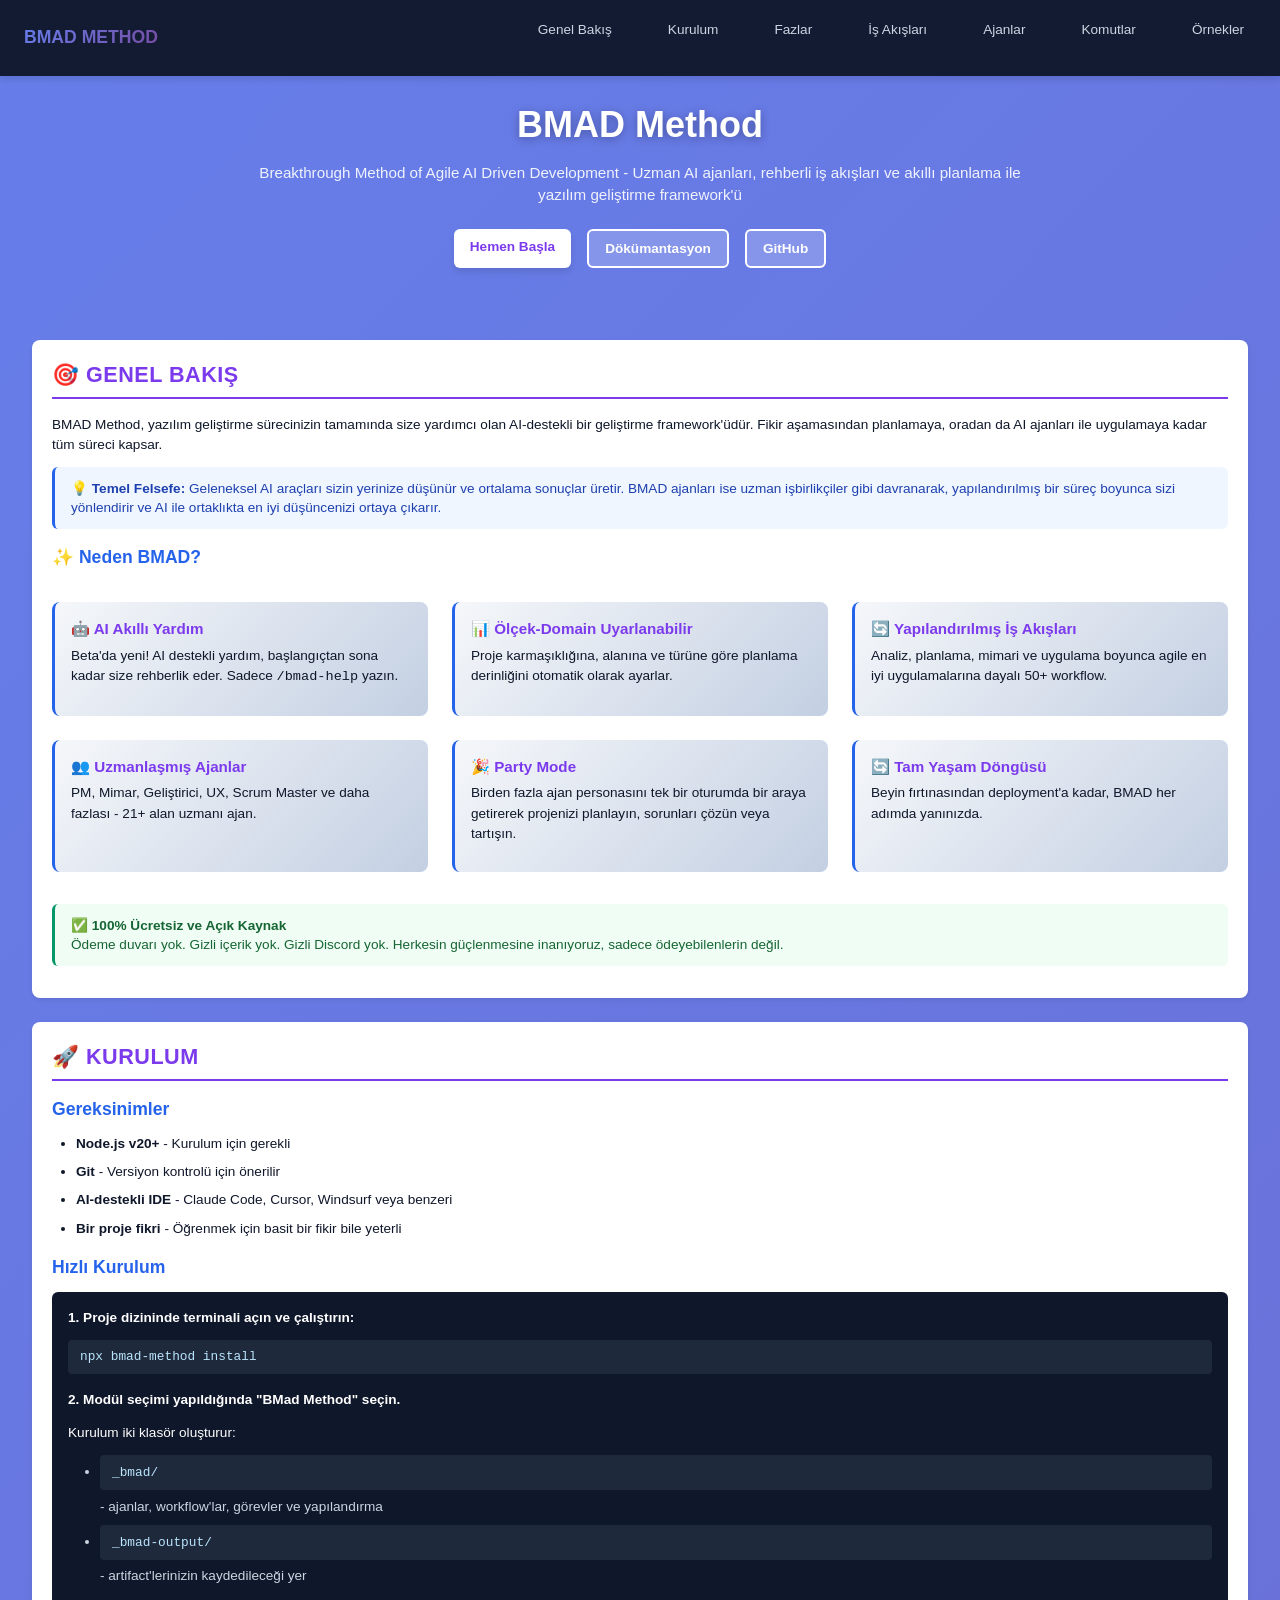
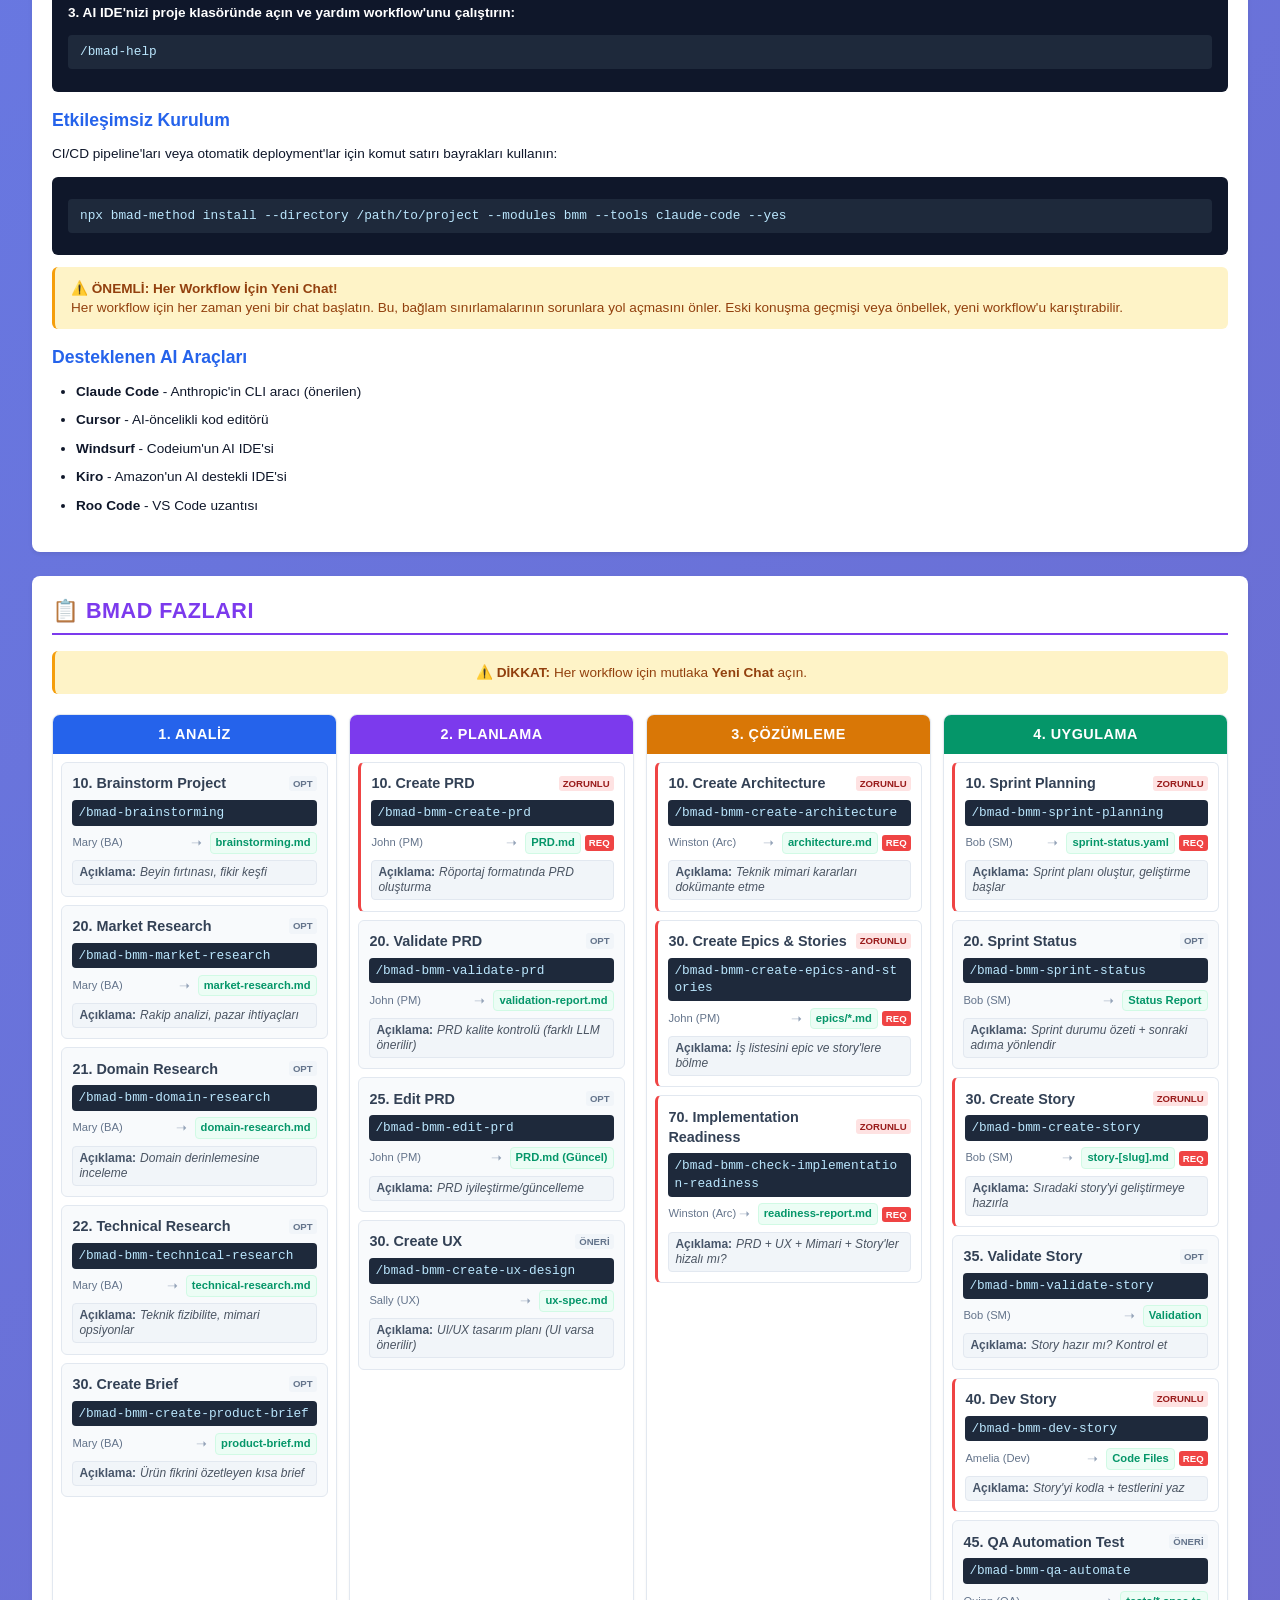
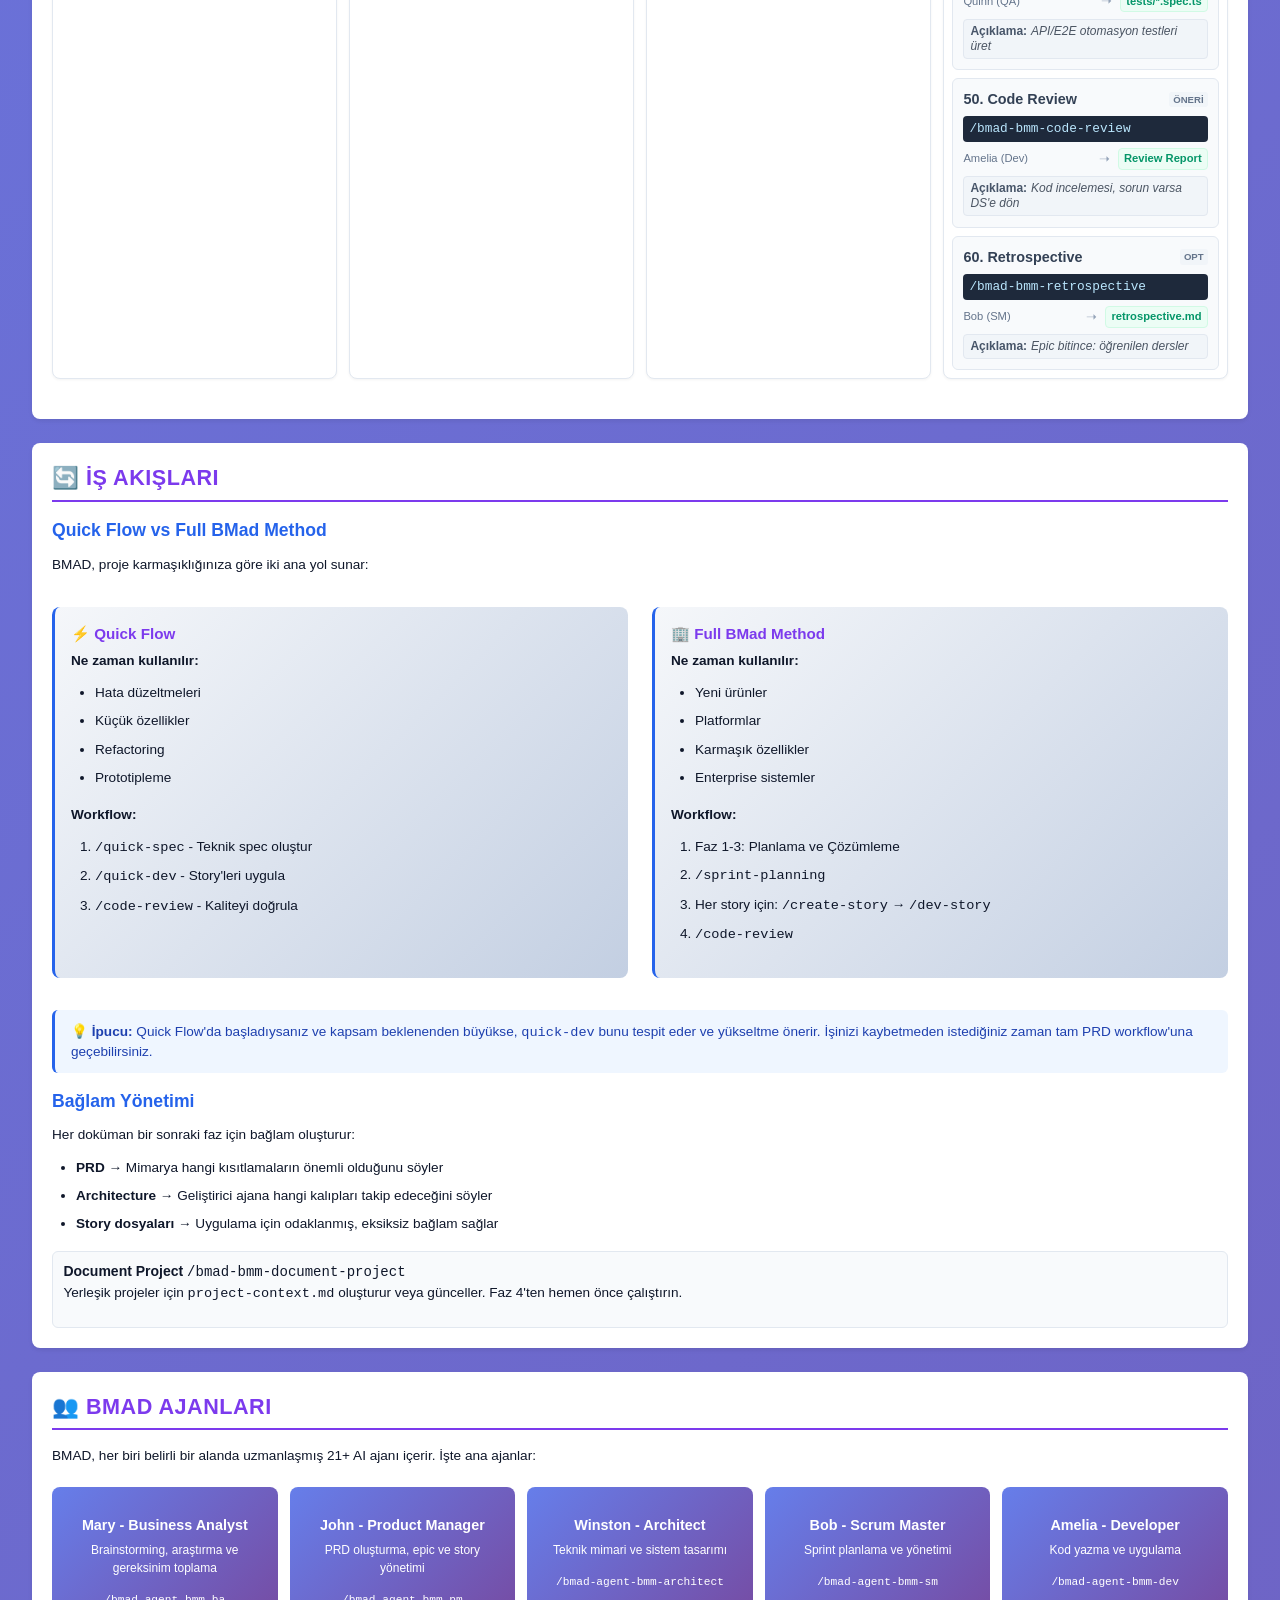
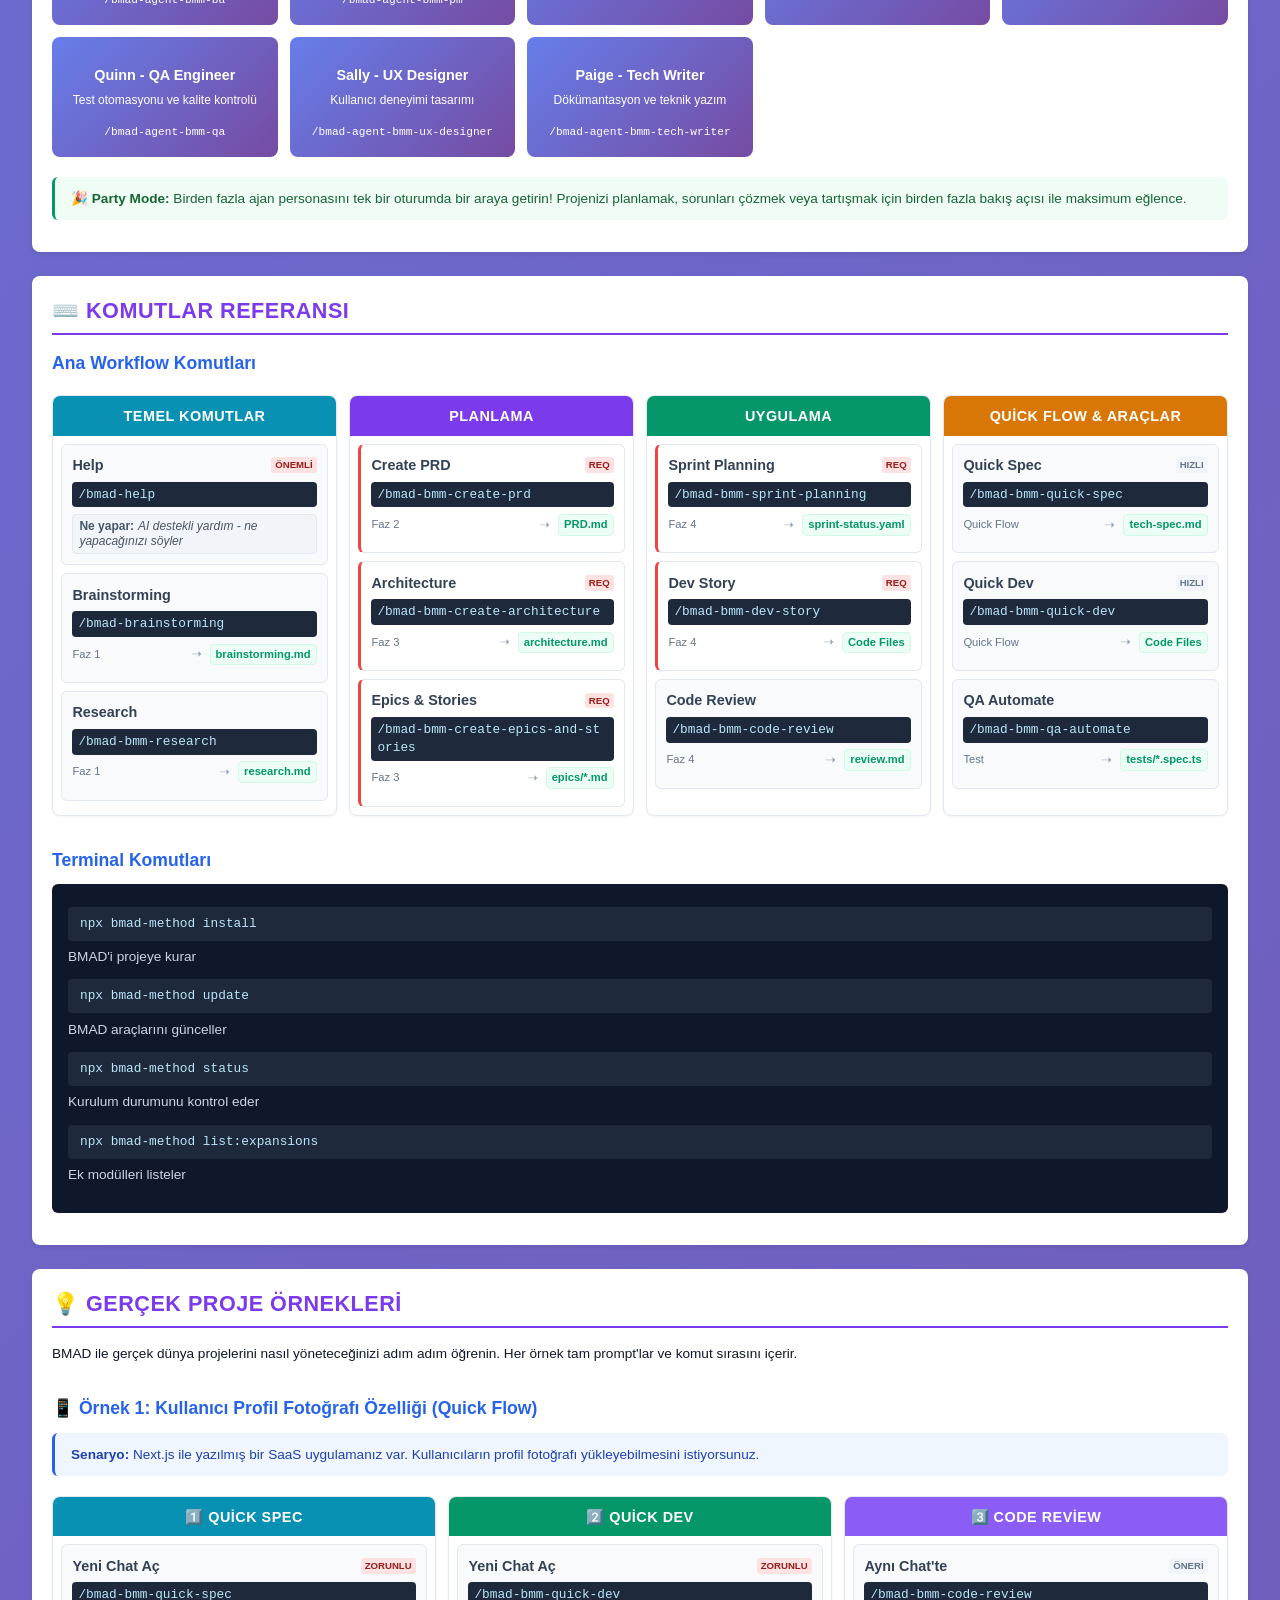
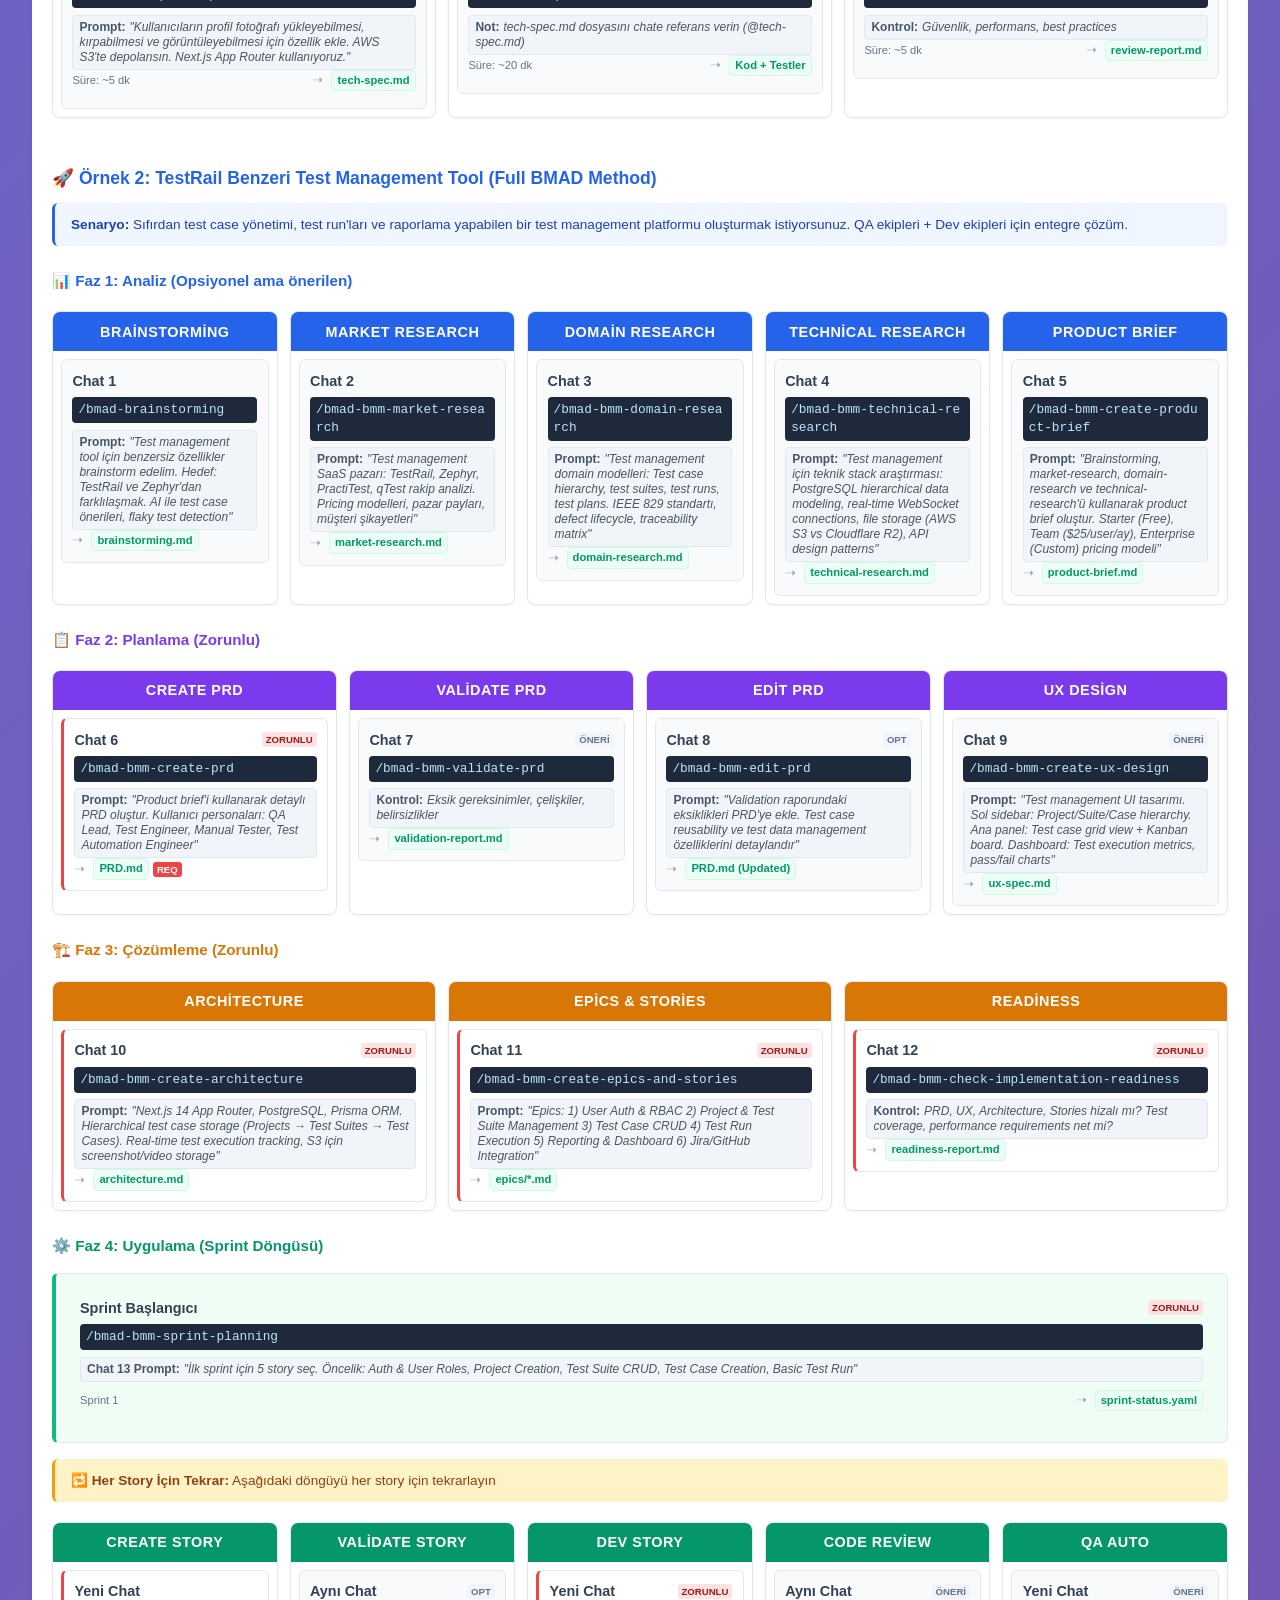
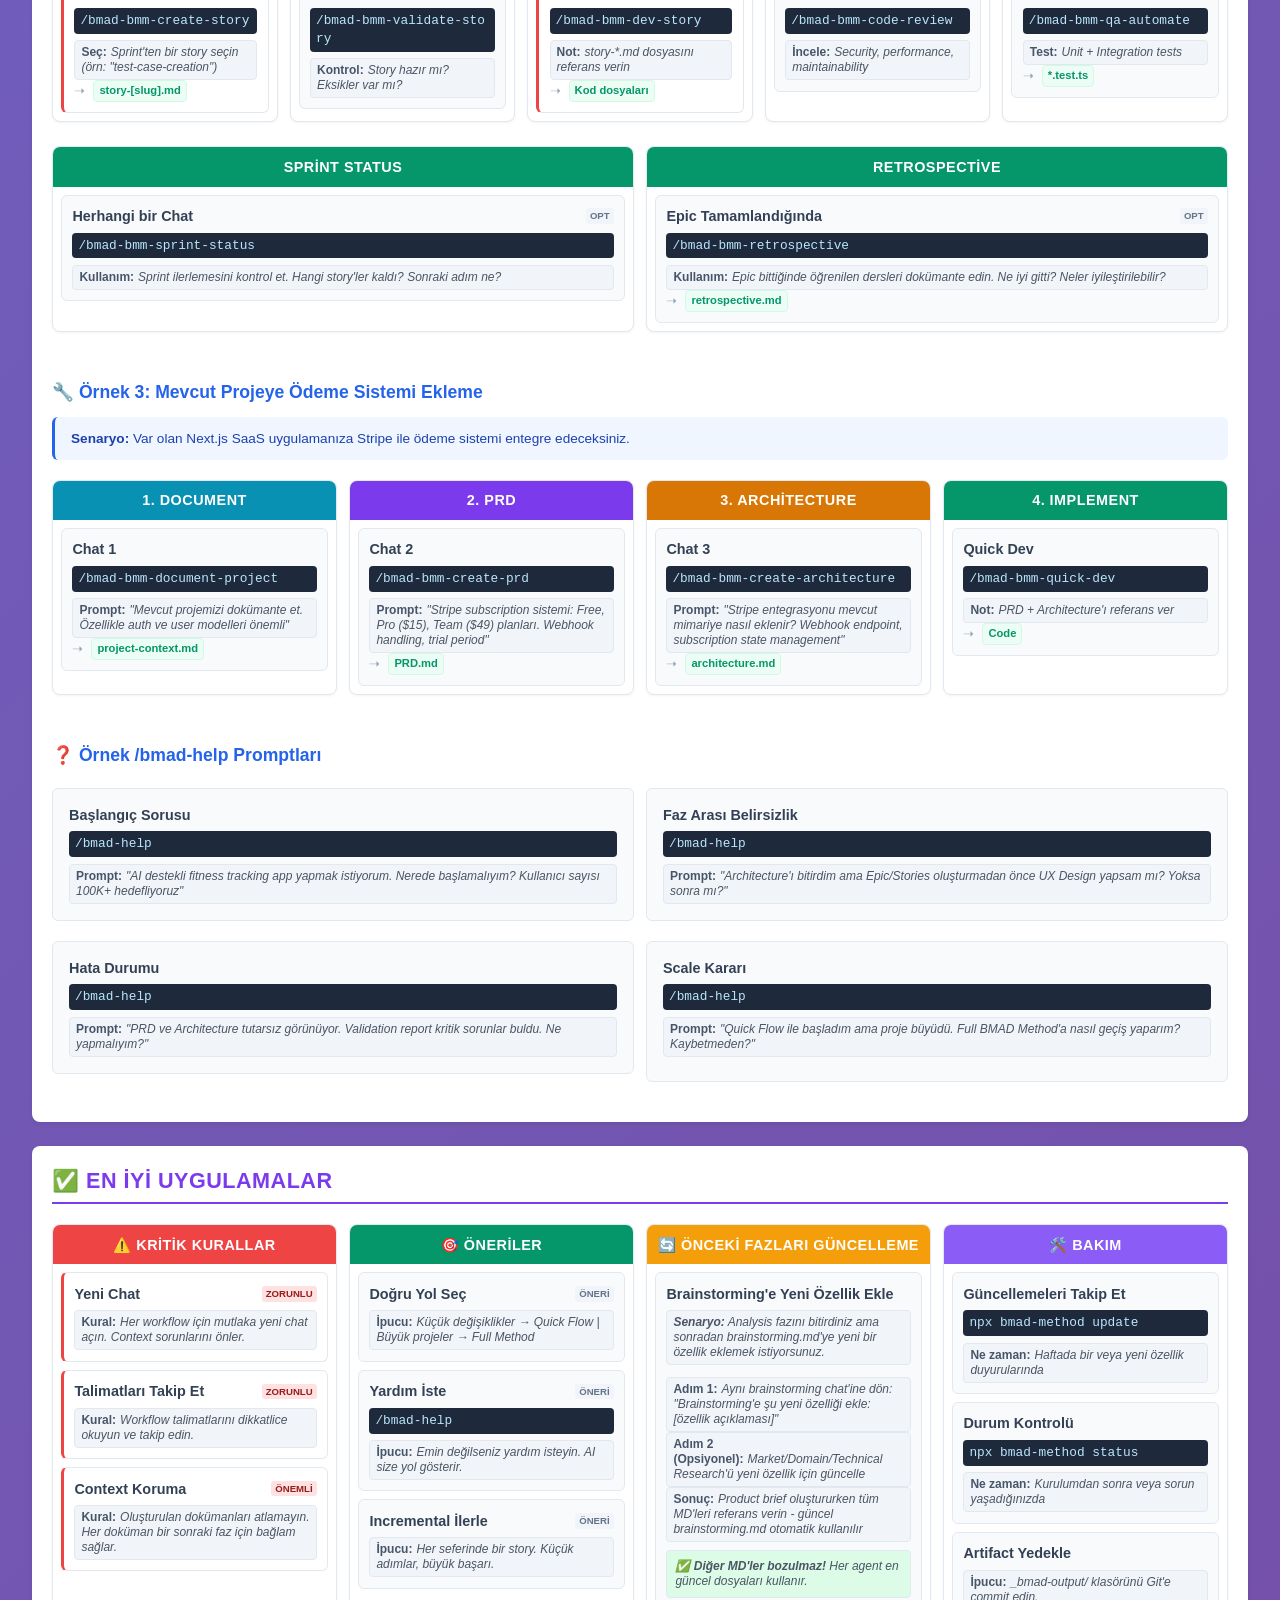
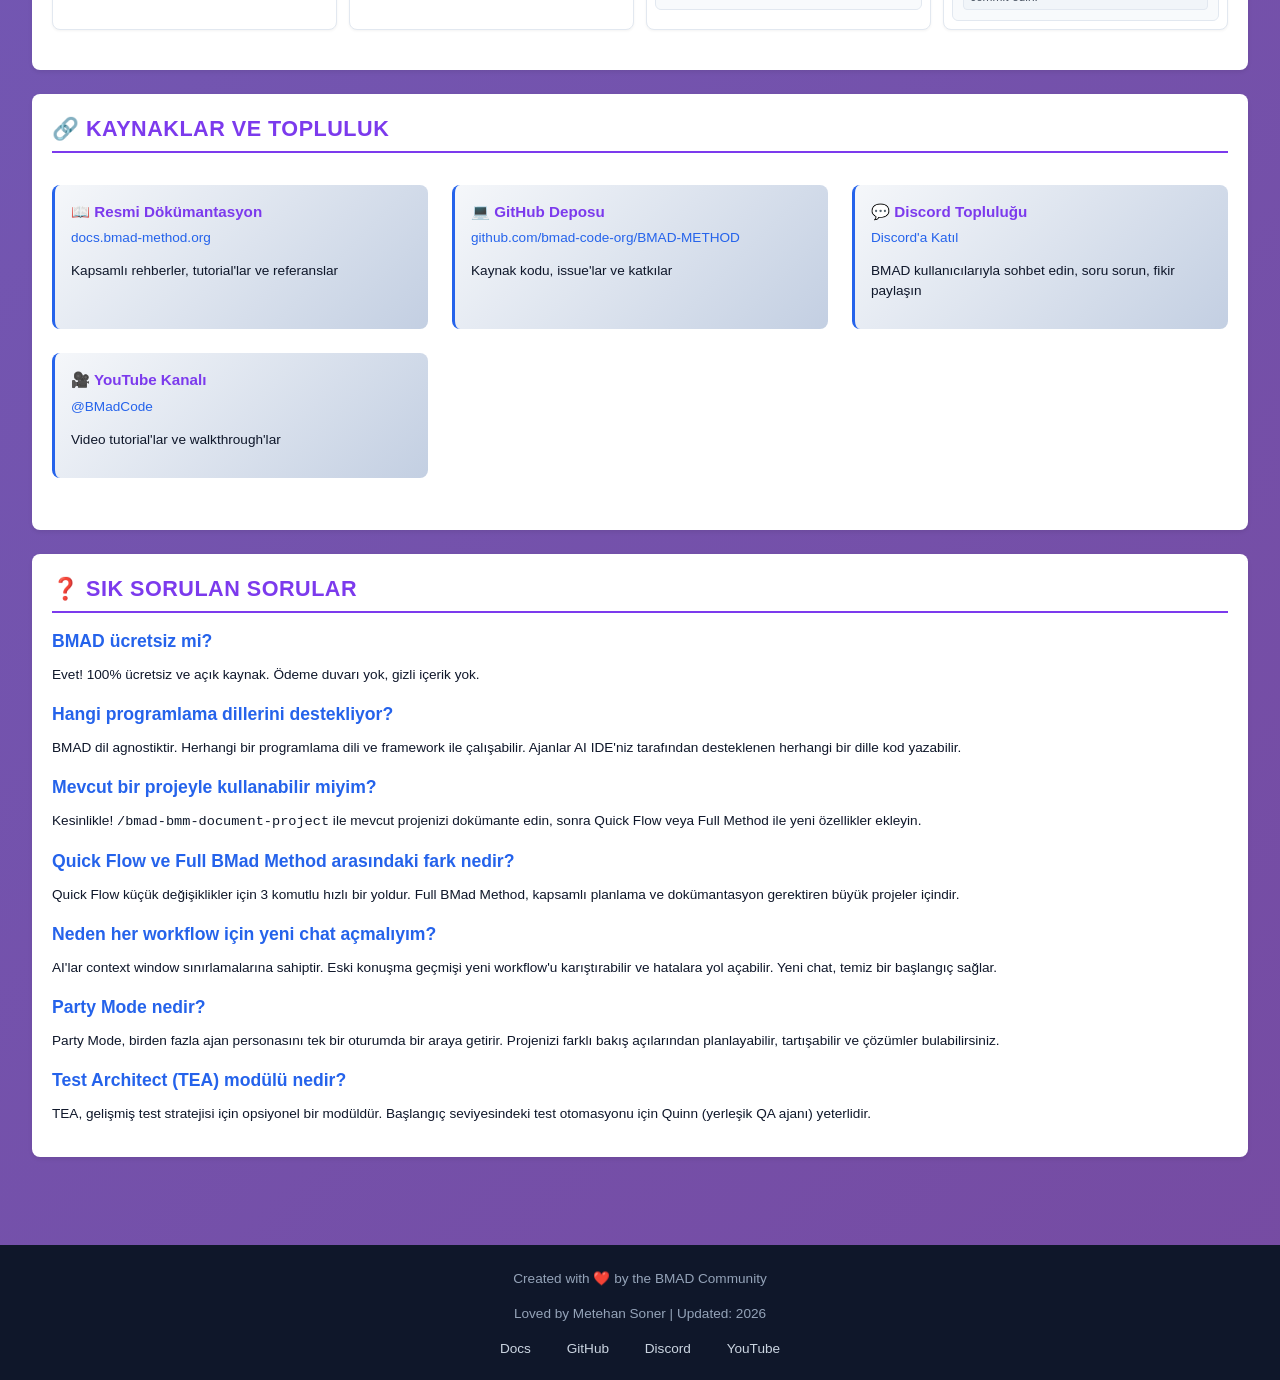
==== index.html @ c87d1f14 "tes tes" ====
<!DOCTYPE html>
<html lang="tr">

<head>
    <meta charset="UTF-8">
    <meta name="viewport" content="width=device-width, initial-scale=1.0">
    <title>BMAD Method - Comprehensive Documentation</title>
    <meta name="description"
        content="AI-driven development framework with specialized agents, guided workflows, and intelligent planning">
    <style>
        :root {
            --primary-blue: #2563eb;
            --primary-purple: #7c3aed;
            --primary-orange: #d97706;
            --primary-green: #059669;
            --dark-bg: #0f172a;
            --dark-surface: #1e293b;
            --light-bg: #f8fafc;
            --light-surface: #ffffff;
            --text-dark: #0f172a;
            --text-light: #94a3b8;
            --border-color: #e2e8f0;
            --accent-cyan: #0891b2;
            --accent-pink: #db2777;
        }

        * {
            box-sizing: border-box;
            margin: 0;
            padding: 0;
        }

        body {
            font-family: -apple-system, BlinkMacSystemFont, "Segoe UI", Roboto, "Helvetica Neue", Arial, sans-serif;
            background: linear-gradient(135deg, #667eea 0%, #764ba2 100%);
            color: var(--text-dark);
            line-height: 1.4;
            overflow-x: hidden;
            font-size: 0.875rem;
        }

        /* Top Navigation */
        .top-nav {
            position: fixed;
            top: 0;
            left: 0;
            right: 0;
            background: rgba(15, 23, 42, 0.95);
            backdrop-filter: blur(10px);
            padding: 0.75rem 1.5rem;
            z-index: 1000;
            box-shadow: 0 4px 6px rgba(0, 0, 0, 0.1);
        }

        .nav-content {
            max-width: 1400px;
            margin: 0 auto;
            display: flex;
            justify-content: space-between;
            align-items: center;
        }

        .logo {
            font-size: 1.1rem;
            font-weight: 700;
            color: white;
            text-decoration: none;
            background: linear-gradient(135deg, #667eea 0%, #764ba2 100%);
            -webkit-background-clip: text;
            -webkit-text-fill-color: transparent;
            background-clip: text;
        }

        .nav-menu {
            display: flex;
            gap: 2rem;
            list-style: none;
        }

        .nav-menu a {
            color: #cbd5e1;
            text-decoration: none;
            font-weight: 500;
            font-size: 0.85rem;
            transition: color 0.3s;
            padding: 0.4rem 0.75rem;
            border-radius: 4px;
        }

        .nav-menu a:hover {
            color: white;
            background: rgba(255, 255, 255, 0.1);
        }

        /* Hero Section */
        .hero {
            margin-top: 60px;
            padding: 2.5rem 1.5rem;
            text-align: center;
            color: white;
        }

        .hero h1 {
            font-size: 2.25rem;
            font-weight: 800;
            margin-bottom: 0.75rem;
            text-shadow: 0 2px 10px rgba(0, 0, 0, 0.3);
        }

        .hero p {
            font-size: 0.95rem;
            max-width: 800px;
            margin: 0 auto 1.5rem;
            opacity: 0.9;
        }

        .hero-buttons {
            display: flex;
            gap: 1rem;
            justify-content: center;
            flex-wrap: wrap;
        }

        .btn {
            padding: 0.5rem 1rem;
            border-radius: 6px;
            font-weight: 600;
            font-size: 0.85rem;
            text-decoration: none;
            transition: all 0.3s;
            display: inline-block;
        }

        .btn-primary {
            background: white;
            color: var(--primary-purple);
            box-shadow: 0 4px 6px rgba(0, 0, 0, 0.1);
        }

        .btn-primary:hover {
            transform: translateY(-2px);
            box-shadow: 0 6px 12px rgba(0, 0, 0, 0.2);
        }

        .btn-secondary {
            background: rgba(255, 255, 255, 0.2);
            color: white;
            border: 2px solid white;
        }

        .btn-secondary:hover {
            background: rgba(255, 255, 255, 0.3);
        }

        /* Main Container */
        .container {
            max-width: 1400px;
            margin: 2rem auto;
            padding: 0 2rem 2rem;
        }

        /* Content Sections */
        .section {
            background: var(--light-surface);
            border-radius: 8px;
            padding: 1.25rem;
            margin-bottom: 1.5rem;
            box-shadow: 0 2px 4px rgba(0, 0, 0, 0.08);
        }

        .section h2 {
            font-size: 1.35rem;
            margin-bottom: 1rem;
            color: var(--primary-purple);
            border-bottom: 2px solid var(--primary-purple);
            padding-bottom: 0.4rem;
            font-weight: 700;
            text-transform: uppercase;
            letter-spacing: 0.5px;
        }

        .section h3 {
            font-size: 1.1rem;
            margin: 1rem 0 0.75rem;
            color: var(--primary-blue);
            font-weight: 700;
        }

        .section h4 {
            font-size: 0.95rem;
            margin: 0.75rem 0 0.4rem;
            color: var(--primary-orange);
            font-weight: 700;
        }

        .section p {
            font-size: 0.85rem;
            line-height: 1.5;
            margin-bottom: 0.75rem;
        }

        .section ul,
        .section ol {
            font-size: 0.85rem;
            line-height: 1.5;
            margin-left: 1.5rem;
        }

        /* Features Grid */
        .features-grid {
            display: grid;
            grid-template-columns: repeat(auto-fit, minmax(300px, 1fr));
            gap: 1.5rem;
            margin: 2rem 0;
        }

        .feature-card {
            background: linear-gradient(135deg, #f5f7fa 0%, #c3cfe2 100%);
            padding: 1rem;
            border-radius: 8px;
            border-left: 3px solid var(--primary-blue);
            transition: transform 0.3s;
        }

        .feature-card:hover {
            transform: translateY(-5px);
            box-shadow: 0 8px 16px rgba(0, 0, 0, 0.1);
        }

        .feature-card h4 {
            margin-top: 0;
            color: var(--primary-purple);
        }

        /* Installation Steps */
        .install-steps {
            background: var(--dark-bg);
            color: white;
            padding: 1rem;
            border-radius: 6px;
            margin: 0.75rem 0;
        }

        .install-steps code {
            background: var(--dark-surface);
            padding: 0.5rem 0.75rem;
            border-radius: 4px;
            display: block;
            margin: 0.4rem 0;
            font-size: 0.8rem;
            color: #bae6fd;
            overflow-x: auto;
        }

        /* MAIN DASHBOARD GRID - Phases */
        .phases-container {
            display: grid;
            grid-template-columns: repeat(4, 1fr);
            gap: 0.75rem;
            margin: 1.25rem 0;
        }

        .phase-card {
            background: #fff;
            border-radius: 8px;
            border: 1px solid #e2e8f0;
            display: flex;
            flex-direction: column;
            overflow: hidden;
            box-shadow: 0 1px 3px rgba(0, 0, 0, 0.05);
        }

        .phase-header {
            padding: 0.6rem;
            color: white;
            font-weight: 700;
            text-align: center;
            text-transform: uppercase;
            font-size: 0.9rem;
            letter-spacing: 0.5px;
            flex-shrink: 0;
        }

        .phase-1 {
            background: var(--primary-blue);
        }

        .phase-2 {
            background: var(--primary-purple);
        }

        .phase-3 {
            background: var(--primary-orange);
        }

        .phase-4 {
            background: var(--primary-green);
        }

        .phase-content {
            padding: 0.5rem;
            overflow-y: auto;
            flex-grow: 1;
        }

        /* COMPACT ITEM */
        .workflow-item {
            border: 1px solid #e2e8f0;
            border-radius: 6px;
            margin-bottom: 0.5rem;
            padding: 0.65rem;
            background: #f8fafc;
        }

        .workflow-item:last-child {
            margin-bottom: 0;
        }

        .workflow-item.required {
            border-left: 3px solid #ef4444;
            background: #fff;
        }

        .item-header {
            display: flex;
            justify-content: space-between;
            align-items: center;
            margin-bottom: 0.4rem;
        }

        .item-title {
            font-weight: 700;
            font-size: 0.9rem;
            color: #334155;
        }

        .cmd {
            display: block;
            background: #1e293b;
            color: #bae6fd;
            padding: 4px 6px;
            border-radius: 4px;
            font-family: monospace;
            font-size: 0.8rem;
            margin-bottom: 0.4rem;
            word-break: break-all;
        }

        /* FILE OUTPUT STYLE */
        .file-arrow {
            color: #94a3b8;
            margin-right: 4px;
            font-size: 0.8rem;
        }

        .file-wrapper {
            display: inline-flex;
            align-items: center;
            gap: 4px;
        }

        .file-out {
            font-size: 0.7rem;
            font-weight: 600;
            color: #059669;
            background-color: #ecfdf5;
            padding: 2px 5px;
            border-radius: 4px;
            border: 1px solid #d1fae5;
            display: inline-block;
        }

        .file-badge-req {
            font-size: 0.6rem;
            background-color: #ef4444;
            color: white;
            padding: 1px 4px;
            border-radius: 3px;
            font-weight: 700;
            display: inline-block;
        }

        .meta {
            font-size: 0.7rem;
            color: #64748b;
            display: flex;
            justify-content: space-between;
            align-items: center;
            margin-bottom: 0.4rem;
        }

        .usage-row {
            font-size: 0.75rem;
            color: #4b5563;
            background: #f1f5f9;
            padding: 4px 6px;
            border-radius: 4px;
            font-style: italic;
            border: 1px solid #e2e8f0;
            line-height: 1.25;
        }

        .usage-label {
            font-weight: 700;
            color: #475569;
            font-style: normal;
            margin-right: 4px;
        }

        .badge-req {
            background: #fee2e2;
            color: #991b1b;
            font-size: 0.6rem;
            padding: 1px 4px;
            border-radius: 3px;
            text-transform: uppercase;
            font-weight: 700;
        }

        .badge-opt {
            background: #f1f5f9;
            color: #64748b;
            font-size: 0.6rem;
            padding: 1px 4px;
            border-radius: 3px;
            text-transform: uppercase;
            font-weight: 700;
        }

        /* Agents Grid */
        .agents-grid {
            display: grid;
            grid-template-columns: repeat(auto-fill, minmax(200px, 1fr));
            gap: 0.75rem;
            margin: 1.25rem 0;
        }

        .agent-card {
            background: linear-gradient(135deg, #667eea 0%, #764ba2 100%);
            color: white;
            padding: 1rem;
            border-radius: 8px;
            text-align: center;
            transition: transform 0.3s;
        }

        .agent-card:hover {
            transform: scale(1.05);
        }

        .agent-card h4 {
            color: white;
            margin-bottom: 0.4rem;
            font-size: 0.9rem;
        }

        .agent-card p {
            font-size: 0.75rem;
        }

        .agent-card code {
            font-size: 0.7rem;
        }

        /* Commands Table */
        .commands-table {
            width: 100%;
            border-collapse: collapse;
            margin: 1rem 0;
        }

        .commands-table th,
        .commands-table td {
            padding: 0.75rem;
            text-align: left;
            border-bottom: 1px solid var(--border-color);
        }

        .commands-table th {
            background: var(--dark-surface);
            color: white;
            font-weight: 600;
        }

        .commands-table code {
            background: #f1f5f9;
            padding: 0.2rem 0.4rem;
            border-radius: 3px;
            font-size: 0.75rem;
        }

        /* Alert Boxes */
        .alert {
            padding: 0.75rem 1rem;
            border-radius: 6px;
            margin: 0.75rem 0;
            border-left: 3px solid;
            font-size: 0.85rem;
        }

        .alert-info {
            background: #eff6ff;
            border-color: #2563eb;
            color: #1e40af;
        }

        .alert-warning {
            background: #fef3c7;
            border-color: #f59e0b;
            color: #92400e;
        }

        .alert-success {
            background: #f0fdf4;
            border-color: #059669;
            color: #166534;
        }

        /* Footer */
        .footer {
            background: var(--dark-bg);
            color: var(--text-light);
            padding: 1.5rem;
            text-align: center;
            margin-top: 1.5rem;
            font-size: 0.85rem;
        }

        .heart {
            color: #ef4444;
            display: inline-block;
            animation: pulse 1.5s infinite;
        }

        @keyframes pulse {

            0%,
            100% {
                transform: scale(1);
            }

            50% {
                transform: scale(1.2);
            }
        }

        /* Responsive */
        @media (max-width: 1200px) {
            .phases-container {
                grid-template-columns: repeat(2, 1fr);
            }
        }

        @media (max-width: 768px) {
            .hero h1 {
                font-size: 1.75rem;
            }

            .hero p {
                font-size: 0.85rem;
            }

            .nav-menu {
                flex-direction: column;
                gap: 0.5rem;
            }

            .phases-container,
            .features-grid {
                grid-template-columns: 1fr;
            }

            .section {
                padding: 1rem;
            }

            .section h2 {
                font-size: 1.15rem;
            }

            .section h3 {
                font-size: 1rem;
            }
        }

        /* Smooth Scroll */
        html {
            scroll-behavior: smooth;
        }

        /* Code Blocks */
        pre {
            background: var(--dark-bg);
            color: #bae6fd;
            padding: 1rem;
            border-radius: 8px;
            overflow-x: auto;
            margin: 1rem 0;
        }

        /* Lists */
        ul,
        ol {
            margin-left: 2rem;
            margin-bottom: 1rem;
        }

        li {
            margin: 0.5rem 0;
        }

        /* Links */
        a {
            color: var(--primary-blue);
            text-decoration: none;
        }

        a:hover {
            text-decoration: underline;
        }

        .badge {
            display: inline-block;
            padding: 0.25rem 0.75rem;
            border-radius: 12px;
            font-size: 0.75rem;
            font-weight: 600;
            text-transform: uppercase;
        }

        .badge-required {
            background: #fee2e2;
            color: #991b1b;
        }

        .badge-optional {
            background: #e0e7ff;
            color: #3730a3;
        }

        .badge-recommended {
            background: #d1fae5;
            color: #065f46;
        }
    </style>
</head>

<body>
    <!-- Top Navigation -->
    <nav class="top-nav">
        <div class="nav-content">
            <a href="#" class="logo">BMAD METHOD</a>
            <ul class="nav-menu">
                <li><a href="#overview">Genel Bakış</a></li>
                <li><a href="#installation">Kurulum</a></li>
                <li><a href="#phases">Fazlar</a></li>
                <li><a href="#workflows">İş Akışları</a></li>
                <li><a href="#agents">Ajanlar</a></li>
                <li><a href="#commands">Komutlar</a></li>
                <li><a href="#examples">Örnekler</a></li>
            </ul>
        </div>
    </nav>

    <!-- Hero Section -->
    <section class="hero">
        <h1>BMAD Method</h1>
        <p>Breakthrough Method of Agile AI Driven Development - Uzman AI ajanları, rehberli iş akışları ve akıllı
            planlama ile yazılım geliştirme framework'ü</p>
        <div class="hero-buttons">
            <a href="#installation" class="btn btn-primary">Hemen Başla</a>
            <a href="https://docs.bmad-method.org/" target="_blank" class="btn btn-secondary">Dökümantasyon</a>
            <a href="https://github.com/bmad-code-org/BMAD-METHOD" target="_blank" class="btn btn-secondary">GitHub</a>
        </div>
    </section>

    <!-- Main Container -->
    <div class="container">

        <!-- Overview Section -->
        <section id="overview" class="section">
            <h2>🎯 Genel Bakış</h2>

            <p>BMAD Method, yazılım geliştirme sürecinizin tamamında size yardımcı olan AI-destekli bir geliştirme
                framework'üdür. Fikir aşamasından planlamaya, oradan da AI ajanları ile uygulamaya kadar tüm süreci
                kapsar.</p>

            <div class="alert alert-info">
                <strong>💡 Temel Felsefe:</strong> Geleneksel AI araçları sizin yerinize düşünür ve ortalama sonuçlar
                üretir. BMAD ajanları ise uzman işbirlikçiler gibi davranarak, yapılandırılmış bir süreç boyunca sizi
                yönlendirir ve AI ile ortaklıkta en iyi düşüncenizi ortaya çıkarır.
            </div>

            <h3>✨ Neden BMAD?</h3>
            <div class="features-grid">
                <div class="feature-card">
                    <h4>🤖 AI Akıllı Yardım</h4>
                    <p>Beta'da yeni! AI destekli yardım, başlangıçtan sona kadar size rehberlik eder. Sadece
                        <code>/bmad-help</code> yazın.
                    </p>
                </div>
                <div class="feature-card">
                    <h4>📊 Ölçek-Domain Uyarlanabilir</h4>
                    <p>Proje karmaşıklığına, alanına ve türüne göre planlama derinliğini otomatik olarak ayarlar.</p>
                </div>
                <div class="feature-card">
                    <h4>🔄 Yapılandırılmış İş Akışları</h4>
                    <p>Analiz, planlama, mimari ve uygulama boyunca agile en iyi uygulamalarına dayalı 50+ workflow.
                    </p>
                </div>
                <div class="feature-card">
                    <h4>👥 Uzmanlaşmış Ajanlar</h4>
                    <p>PM, Mimar, Geliştirici, UX, Scrum Master ve daha fazlası - 21+ alan uzmanı ajan.</p>
                </div>
                <div class="feature-card">
                    <h4>🎉 Party Mode</h4>
                    <p>Birden fazla ajan personasını tek bir oturumda bir araya getirerek projenizi planlayın,
                        sorunları çözün veya tartışın.</p>
                </div>
                <div class="feature-card">
                    <h4>🔄 Tam Yaşam Döngüsü</h4>
                    <p>Beyin fırtınasından deployment'a kadar, BMAD her adımda yanınızda.</p>
                </div>
            </div>

            <div class="alert alert-success">
                <strong>✅ 100% Ücretsiz ve Açık Kaynak</strong><br>
                Ödeme duvarı yok. Gizli içerik yok. Gizli Discord yok. Herkesin güçlenmesine inanıyoruz, sadece
                ödeyebilenlerin değil.
            </div>
        </section>

        <!-- Installation Section -->
        <section id="installation" class="section">
            <h2>🚀 Kurulum</h2>

            <h3>Gereksinimler</h3>
            <ul>
                <li><strong>Node.js v20+</strong> - Kurulum için gerekli</li>
                <li><strong>Git</strong> - Versiyon kontrolü için önerilir</li>
                <li><strong>AI-destekli IDE</strong> - Claude Code, Cursor, Windsurf veya benzeri</li>
                <li><strong>Bir proje fikri</strong> - Öğrenmek için basit bir fikir bile yeterli</li>
            </ul>

            <h3>Hızlı Kurulum</h3>
            <div class="install-steps">
                <p><strong>1. Proje dizininde terminali açın ve çalıştırın:</strong></p>
                <code>npx bmad-method install</code>

                <p style="margin-top: 1rem;"><strong>2. Modül seçimi yapıldığında "BMad Method" seçin.</strong></p>
                <p style="margin-top: 0.5rem;">Kurulum iki klasör oluşturur:</p>
                <ul style="color: #cbd5e1; margin-left: 2rem;">
                    <li><code>_bmad/</code> - ajanlar, workflow'lar, görevler ve yapılandırma</li>
                    <li><code>_bmad-output/</code> - artifact'lerinizin kaydedileceği yer</li>
                </ul>

                <p style="margin-top: 1rem;"><strong>3. AI IDE'nizi proje klasöründe açın ve yardım workflow'unu
                        çalıştırın:</strong></p>
                <code>/bmad-help</code>
            </div>

            <h3>Etkileşimsiz Kurulum</h3>
            <p>CI/CD pipeline'ları veya otomatik deployment'lar için komut satırı bayrakları kullanın:</p>
            <div class="install-steps">
                <code>npx bmad-method install --directory /path/to/project --modules bmm --tools claude-code --yes</code>
            </div>

            <div class="alert alert-warning">
                <strong>⚠️ ÖNEMLİ: Her Workflow İçin Yeni Chat!</strong><br>
                Her workflow için her zaman yeni bir chat başlatın. Bu, bağlam sınırlamalarının sorunlara yol açmasını
                önler. Eski konuşma geçmişi veya önbellek, yeni workflow'u karıştırabilir.
            </div>

            <h3>Desteklenen AI Araçları</h3>
            <ul>
                <li><strong>Claude Code</strong> - Anthropic'in CLI aracı (önerilen)</li>
                <li><strong>Cursor</strong> - AI-öncelikli kod editörü</li>
                <li><strong>Windsurf</strong> - Codeium'un AI IDE'si</li>
                <li><strong>Kiro</strong> - Amazon'un AI destekli IDE'si</li>
                <li><strong>Roo Code</strong> - VS Code uzantısı</li>
            </ul>
        </section>

        <!-- Phases Section -->
        <section id="phases" class="section">
            <h2>📋 BMAD Fazları</h2>

            <div class="alert alert-warning" style="text-align: center;">
                ⚠️ <strong>DİKKAT:</strong> Her workflow için mutlaka <strong>Yeni Chat</strong> açın.
            </div>

            <div class="phases-container">
                <!-- PHASE 1: ANALYSIS -->
                <div class="phase-card">
                    <div class="phase-header phase-1">1. Analiz</div>
                    <div class="phase-content">
                        <div class="workflow-item">
                            <div class="item-header"><span class="item-title">10. Brainstorm Project</span><span
                                    class="badge-opt">OPT</span></div>
                            <code class="cmd">/bmad-brainstorming</code>
                            <div class="meta"><span>Mary (BA)</span>
                                <div class="file-wrapper"><span class="file-arrow">➝</span><span
                                        class="file-out">brainstorming.md</span></div>
                            </div>
                            <div class="usage-row"><span class="usage-label">Açıklama:</span>Beyin fırtınası, fikir
                                keşfi</div>
                        </div>
                        <div class="workflow-item">
                            <div class="item-header"><span class="item-title">20. Market Research</span><span
                                    class="badge-opt">OPT</span></div>
                            <code class="cmd">/bmad-bmm-market-research</code>
                            <div class="meta"><span>Mary (BA)</span>
                                <div class="file-wrapper"><span class="file-arrow">➝</span><span
                                        class="file-out">market-research.md</span></div>
                            </div>
                            <div class="usage-row"><span class="usage-label">Açıklama:</span>Rakip analizi, pazar
                                ihtiyaçları</div>
                        </div>
                        <div class="workflow-item">
                            <div class="item-header"><span class="item-title">21. Domain Research</span><span
                                    class="badge-opt">OPT</span></div>
                            <code class="cmd">/bmad-bmm-domain-research</code>
                            <div class="meta"><span>Mary (BA)</span>
                                <div class="file-wrapper"><span class="file-arrow">➝</span><span
                                        class="file-out">domain-research.md</span></div>
                            </div>
                            <div class="usage-row"><span class="usage-label">Açıklama:</span>Domain derinlemesine
                                inceleme</div>
                        </div>
                        <div class="workflow-item">
                            <div class="item-header"><span class="item-title">22. Technical Research</span><span
                                    class="badge-opt">OPT</span></div>
                            <code class="cmd">/bmad-bmm-technical-research</code>
                            <div class="meta"><span>Mary (BA)</span>
                                <div class="file-wrapper"><span class="file-arrow">➝</span><span
                                        class="file-out">technical-research.md</span></div>
                            </div>
                            <div class="usage-row"><span class="usage-label">Açıklama:</span>Teknik fizibilite, mimari
                                opsiyonlar</div>
                        </div>
                        <div class="workflow-item">
                            <div class="item-header"><span class="item-title">30. Create Brief</span><span
                                    class="badge-opt">OPT</span></div>
                            <code class="cmd">/bmad-bmm-create-product-brief</code>
                            <div class="meta"><span>Mary (BA)</span>
                                <div class="file-wrapper"><span class="file-arrow">➝</span><span
                                        class="file-out">product-brief.md</span></div>
                            </div>
                            <div class="usage-row"><span class="usage-label">Açıklama:</span>Ürün fikrini özetleyen kısa
                                brief</div>
                        </div>
                    </div>
                </div>

                <!-- PHASE 2: PLANNING -->
                <div class="phase-card">
                    <div class="phase-header phase-2">2. Planlama</div>
                    <div class="phase-content">
                        <div class="workflow-item required">
                            <div class="item-header"><span class="item-title">10. Create PRD</span><span
                                    class="badge-req">ZORUNLU</span></div>
                            <code class="cmd">/bmad-bmm-create-prd</code>
                            <div class="meta"><span>John (PM)</span>
                                <div class="file-wrapper"><span class="file-arrow">➝</span><span
                                        class="file-out">PRD.md</span><span class="file-badge-req">REQ</span></div>
                            </div>
                            <div class="usage-row"><span class="usage-label">Açıklama:</span>Röportaj formatında PRD
                                oluşturma</div>
                        </div>
                        <div class="workflow-item">
                            <div class="item-header"><span class="item-title">20. Validate PRD</span><span
                                    class="badge-opt">OPT</span></div>
                            <code class="cmd">/bmad-bmm-validate-prd</code>
                            <div class="meta"><span>John (PM)</span>
                                <div class="file-wrapper"><span class="file-arrow">➝</span><span
                                        class="file-out">validation-report.md</span></div>
                            </div>
                            <div class="usage-row"><span class="usage-label">Açıklama:</span>PRD kalite kontrolü (farklı
                                LLM önerilir)</div>
                        </div>
                        <div class="workflow-item">
                            <div class="item-header"><span class="item-title">25. Edit PRD</span><span
                                    class="badge-opt">OPT</span></div>
                            <code class="cmd">/bmad-bmm-edit-prd</code>
                            <div class="meta"><span>John (PM)</span>
                                <div class="file-wrapper"><span class="file-arrow">➝</span><span class="file-out">PRD.md
                                        (Güncel)</span></div>
                            </div>
                            <div class="usage-row"><span class="usage-label">Açıklama:</span>PRD iyileştirme/güncelleme
                            </div>
                        </div>
                        <div class="workflow-item">
                            <div class="item-header"><span class="item-title">30. Create UX</span><span
                                    class="badge-opt">ÖNERİ</span></div>
                            <code class="cmd">/bmad-bmm-create-ux-design</code>
                            <div class="meta"><span>Sally (UX)</span>
                                <div class="file-wrapper"><span class="file-arrow">➝</span><span
                                        class="file-out">ux-spec.md</span></div>
                            </div>
                            <div class="usage-row"><span class="usage-label">Açıklama:</span>UI/UX tasarım planı (UI
                                varsa önerilir)</div>
                        </div>
                    </div>
                </div>

                <!-- PHASE 3: SOLUTIONING -->
                <div class="phase-card">
                    <div class="phase-header phase-3">3. Çözümleme</div>
                    <div class="phase-content">
                        <div class="workflow-item required">
                            <div class="item-header"><span class="item-title">10. Create Architecture</span><span
                                    class="badge-req">ZORUNLU</span></div>
                            <code class="cmd">/bmad-bmm-create-architecture</code>
                            <div class="meta"><span>Winston (Arc)</span>
                                <div class="file-wrapper"><span class="file-arrow">➝</span><span
                                        class="file-out">architecture.md</span><span class="file-badge-req">REQ</span>
                                </div>
                            </div>
                            <div class="usage-row"><span class="usage-label">Açıklama:</span>Teknik mimari kararları
                                dokümante etme</div>
                        </div>
                        <div class="workflow-item required">
                            <div class="item-header"><span class="item-title">30. Create Epics & Stories</span><span
                                    class="badge-req">ZORUNLU</span></div>
                            <code class="cmd">/bmad-bmm-create-epics-and-stories</code>
                            <div class="meta"><span>John (PM)</span>
                                <div class="file-wrapper"><span class="file-arrow">➝</span><span
                                        class="file-out">epics/*.md</span><span class="file-badge-req">REQ</span></div>
                            </div>
                            <div class="usage-row"><span class="usage-label">Açıklama:</span>İş listesini epic ve
                                story'lere bölme</div>
                        </div>
                        <div class="workflow-item required">
                            <div class="item-header"><span class="item-title">70. Implementation Readiness</span><span
                                    class="badge-req">ZORUNLU</span></div>
                            <code class="cmd">/bmad-bmm-check-implementation-readiness</code>
                            <div class="meta"><span>Winston (Arc)</span>
                                <div class="file-wrapper"><span class="file-arrow">➝</span><span
                                        class="file-out">readiness-report.md</span><span
                                        class="file-badge-req">REQ</span></div>
                            </div>
                            <div class="usage-row"><span class="usage-label">Açıklama:</span>PRD + UX + Mimari +
                                Story'ler hizalı mı?</div>
                        </div>
                    </div>
                </div>

                <!-- PHASE 4: IMPLEMENTATION -->
                <div class="phase-card">
                    <div class="phase-header phase-4">4. Uygulama</div>
                    <div class="phase-content">
                        <div class="workflow-item required">
                            <div class="item-header"><span class="item-title">10. Sprint Planning</span><span
                                    class="badge-req">ZORUNLU</span></div>
                            <code class="cmd">/bmad-bmm-sprint-planning</code>
                            <div class="meta"><span>Bob (SM)</span>
                                <div class="file-wrapper"><span class="file-arrow">➝</span><span
                                        class="file-out">sprint-status.yaml</span><span
                                        class="file-badge-req">REQ</span></div>
                            </div>
                            <div class="usage-row"><span class="usage-label">Açıklama:</span>Sprint planı oluştur,
                                geliştirme başlar</div>
                        </div>
                        <div class="workflow-item">
                            <div class="item-header"><span class="item-title">20. Sprint Status</span><span
                                    class="badge-opt">OPT</span></div>
                            <code class="cmd">/bmad-bmm-sprint-status</code>
                            <div class="meta"><span>Bob (SM)</span>
                                <div class="file-wrapper"><span class="file-arrow">➝</span><span class="file-out">Status
                                        Report</span></div>
                            </div>
                            <div class="usage-row"><span class="usage-label">Açıklama:</span>Sprint durumu özeti +
                                sonraki adıma yönlendir</div>
                        </div>
                        <div class="workflow-item required">
                            <div class="item-header"><span class="item-title">30. Create Story</span><span
                                    class="badge-req">ZORUNLU</span></div>
                            <code class="cmd">/bmad-bmm-create-story</code>
                            <div class="meta"><span>Bob (SM)</span>
                                <div class="file-wrapper"><span class="file-arrow">➝</span><span
                                        class="file-out">story-[slug].md</span><span class="file-badge-req">REQ</span>
                                </div>
                            </div>
                            <div class="usage-row"><span class="usage-label">Açıklama:</span>Sıradaki story'yi
                                geliştirmeye hazırla</div>
                        </div>
                        <div class="workflow-item">
                            <div class="item-header"><span class="item-title">35. Validate Story</span><span
                                    class="badge-opt">OPT</span></div>
                            <code class="cmd">/bmad-bmm-validate-story</code>
                            <div class="meta"><span>Bob (SM)</span>
                                <div class="file-wrapper"><span class="file-arrow">➝</span><span
                                        class="file-out">Validation</span></div>
                            </div>
                            <div class="usage-row"><span class="usage-label">Açıklama:</span>Story hazır mı? Kontrol et
                            </div>
                        </div>
                        <div class="workflow-item required">
                            <div class="item-header"><span class="item-title">40. Dev Story</span><span
                                    class="badge-req">ZORUNLU</span></div>
                            <code class="cmd">/bmad-bmm-dev-story</code>
                            <div class="meta"><span>Amelia (Dev)</span>
                                <div class="file-wrapper"><span class="file-arrow">➝</span><span class="file-out">Code
                                        Files</span><span class="file-badge-req">REQ</span></div>
                            </div>
                            <div class="usage-row"><span class="usage-label">Açıklama:</span>Story'yi kodla + testlerini
                                yaz</div>
                        </div>
                        <div class="workflow-item">
                            <div class="item-header"><span class="item-title">45. QA Automation Test</span><span
                                    class="badge-opt">ÖNERİ</span></div>
                            <code class="cmd">/bmad-bmm-qa-automate</code>
                            <div class="meta"><span>Quinn (QA)</span>
                                <div class="file-wrapper"><span class="file-arrow">➝</span><span
                                        class="file-out">tests/*.spec.ts</span></div>
                            </div>
                            <div class="usage-row"><span class="usage-label">Açıklama:</span>API/E2E otomasyon testleri
                                üret</div>
                        </div>
                        <div class="workflow-item">
                            <div class="item-header"><span class="item-title">50. Code Review</span><span
                                    class="badge-opt">ÖNERİ</span></div>
                            <code class="cmd">/bmad-bmm-code-review</code>
                            <div class="meta"><span>Amelia (Dev)</span>
                                <div class="file-wrapper"><span class="file-arrow">➝</span><span class="file-out">Review
                                        Report</span></div>
                            </div>
                            <div class="usage-row"><span class="usage-label">Açıklama:</span>Kod incelemesi, sorun varsa
                                DS'e dön</div>
                        </div>
                        <div class="workflow-item">
                            <div class="item-header"><span class="item-title">60. Retrospective</span><span
                                    class="badge-opt">OPT</span></div>
                            <code class="cmd">/bmad-bmm-retrospective</code>
                            <div class="meta"><span>Bob (SM)</span>
                                <div class="file-wrapper"><span class="file-arrow">➝</span><span
                                        class="file-out">retrospective.md</span></div>
                            </div>
                            <div class="usage-row"><span class="usage-label">Açıklama:</span>Epic bitince: öğrenilen
                                dersler</div>
                        </div>
                    </div>
                </div>
            </div>
        </section>

        <!-- Workflows Section -->
        <section id="workflows" class="section">
            <h2>🔄 İş Akışları</h2>

            <h3>Quick Flow vs Full BMad Method</h3>
            <p>BMAD, proje karmaşıklığınıza göre iki ana yol sunar:</p>

            <div class="features-grid">
                <div class="feature-card">
                    <h4>⚡ Quick Flow</h4>
                    <p><strong>Ne zaman kullanılır:</strong></p>
                    <ul style="text-align: left;">
                        <li>Hata düzeltmeleri</li>
                        <li>Küçük özellikler</li>
                        <li>Refactoring</li>
                        <li>Prototipleme</li>
                    </ul>
                    <p style="margin-top: 1rem;"><strong>Workflow:</strong></p>
                    <ol style="text-align: left;">
                        <li><code>/quick-spec</code> - Teknik spec oluştur</li>
                        <li><code>/quick-dev</code> - Story'leri uygula</li>
                        <li><code>/code-review</code> - Kaliteyi doğrula</li>
                    </ol>
                </div>

                <div class="feature-card">
                    <h4>🏢 Full BMad Method</h4>
                    <p><strong>Ne zaman kullanılır:</strong></p>
                    <ul style="text-align: left;">
                        <li>Yeni ürünler</li>
                        <li>Platformlar</li>
                        <li>Karmaşık özellikler</li>
                        <li>Enterprise sistemler</li>
                    </ul>
                    <p style="margin-top: 1rem;"><strong>Workflow:</strong></p>
                    <ol style="text-align: left;">
                        <li>Faz 1-3: Planlama ve Çözümleme</li>
                        <li><code>/sprint-planning</code></li>
                        <li>Her story için: <code>/create-story</code> → <code>/dev-story</code></li>
                        <li><code>/code-review</code></li>
                    </ol>
                </div>
            </div>

            <div class="alert alert-info">
                <strong>💡 İpucu:</strong> Quick Flow'da başladıysanız ve kapsam beklenenden büyükse,
                <code>quick-dev</code> bunu tespit eder ve yükseltme önerir. İşinizi kaybetmeden istediğiniz zaman tam
                PRD workflow'una geçebilirsiniz.
            </div>

            <h3>Bağlam Yönetimi</h3>
            <p>Her doküman bir sonraki faz için bağlam oluşturur:</p>
            <ul>
                <li><strong>PRD</strong> → Mimarya hangi kısıtlamaların önemli olduğunu söyler</li>
                <li><strong>Architecture</strong> → Geliştirici ajana hangi kalıpları takip edeceğini söyler</li>
                <li><strong>Story dosyaları</strong> → Uygulama için odaklanmış, eksiksiz bağlam sağlar</li>
            </ul>

            <div class="workflow-item">
                <strong>Document Project</strong>
                <code>/bmad-bmm-document-project</code>
                <p>Yerleşik projeler için <code>project-context.md</code> oluşturur veya günceller. Faz 4'ten hemen
                    önce çalıştırın.</p>
            </div>
        </section>

        <!-- Agents Section -->
        <section id="agents" class="section">
            <h2>👥 BMAD Ajanları</h2>

            <p>BMAD, her biri belirli bir alanda uzmanlaşmış 21+ AI ajanı içerir. İşte ana ajanlar:</p>

            <div class="agents-grid">
                <div class="agent-card">
                    <h4>Mary - Business Analyst</h4>
                    <p>Brainstorming, araştırma ve gereksinim toplama</p>
                    <code>/bmad-agent-bmm-ba</code>
                </div>

                <div class="agent-card">
                    <h4>John - Product Manager</h4>
                    <p>PRD oluşturma, epic ve story yönetimi</p>
                    <code>/bmad-agent-bmm-pm</code>
                </div>

                <div class="agent-card">
                    <h4>Winston - Architect</h4>
                    <p>Teknik mimari ve sistem tasarımı</p>
                    <code>/bmad-agent-bmm-architect</code>
                </div>

                <div class="agent-card">
                    <h4>Bob - Scrum Master</h4>
                    <p>Sprint planlama ve yönetimi</p>
                    <code>/bmad-agent-bmm-sm</code>
                </div>

                <div class="agent-card">
                    <h4>Amelia - Developer</h4>
                    <p>Kod yazma ve uygulama</p>
                    <code>/bmad-agent-bmm-dev</code>
                </div>

                <div class="agent-card">
                    <h4>Quinn - QA Engineer</h4>
                    <p>Test otomasyonu ve kalite kontrolü</p>
                    <code>/bmad-agent-bmm-qa</code>
                </div>

                <div class="agent-card">
                    <h4>Sally - UX Designer</h4>
                    <p>Kullanıcı deneyimi tasarımı</p>
                    <code>/bmad-agent-bmm-ux-designer</code>
                </div>

                <div class="agent-card">
                    <h4>Paige - Tech Writer</h4>
                    <p>Dökümantasyon ve teknik yazım</p>
                    <code>/bmad-agent-bmm-tech-writer</code>
                </div>
            </div>

            <div class="alert alert-success">
                <strong>🎉 Party Mode:</strong> Birden fazla ajan personasını tek bir oturumda bir araya getirin!
                Projenizi planlamak, sorunları çözmek veya tartışmak için birden fazla bakış açısı ile maksimum eğlence.
            </div>
        </section>

        <!-- Commands Section -->
        <section id="commands" class="section">
            <h2>⌨️ Komutlar Referansı</h2>

            <h3>Ana Workflow Komutları</h3>
            <div class="phases-container">
                <!-- Core Commands -->
                <div class="phase-card">
                    <div class="phase-header" style="background: #0891b2;">Temel Komutlar</div>
                    <div class="phase-content">
                        <div class="workflow-item">
                            <div class="item-header"><span class="item-title">Help</span><span
                                    class="badge-req">ÖNEMLİ</span></div>
                            <code class="cmd">/bmad-help</code>
                            <div class="usage-row"><span class="usage-label">Ne yapar:</span>AI destekli yardım - ne
                                yapacağınızı söyler</div>
                        </div>
                        <div class="workflow-item">
                            <div class="item-header"><span class="item-title">Brainstorming</span></div>
                            <code class="cmd">/bmad-brainstorming</code>
                            <div class="meta"><span>Faz 1</span>
                                <div class="file-wrapper"><span class="file-arrow">➝</span><span
                                        class="file-out">brainstorming.md</span></div>
                            </div>
                        </div>
                        <div class="workflow-item">
                            <div class="item-header"><span class="item-title">Research</span></div>
                            <code class="cmd">/bmad-bmm-research</code>
                            <div class="meta"><span>Faz 1</span>
                                <div class="file-wrapper"><span class="file-arrow">➝</span><span
                                        class="file-out">research.md</span></div>
                            </div>
                        </div>
                    </div>
                </div>

                <!-- Planning Commands -->
                <div class="phase-card">
                    <div class="phase-header phase-2">Planlama</div>
                    <div class="phase-content">
                        <div class="workflow-item required">
                            <div class="item-header"><span class="item-title">Create PRD</span><span
                                    class="badge-req">REQ</span></div>
                            <code class="cmd">/bmad-bmm-create-prd</code>
                            <div class="meta"><span>Faz 2</span>
                                <div class="file-wrapper"><span class="file-arrow">➝</span><span
                                        class="file-out">PRD.md</span></div>
                            </div>
                        </div>
                        <div class="workflow-item required">
                            <div class="item-header"><span class="item-title">Architecture</span><span
                                    class="badge-req">REQ</span></div>
                            <code class="cmd">/bmad-bmm-create-architecture</code>
                            <div class="meta"><span>Faz 3</span>
                                <div class="file-wrapper"><span class="file-arrow">➝</span><span
                                        class="file-out">architecture.md</span></div>
                            </div>
                        </div>
                        <div class="workflow-item required">
                            <div class="item-header"><span class="item-title">Epics & Stories</span><span
                                    class="badge-req">REQ</span></div>
                            <code class="cmd">/bmad-bmm-create-epics-and-stories</code>
                            <div class="meta"><span>Faz 3</span>
                                <div class="file-wrapper"><span class="file-arrow">➝</span><span
                                        class="file-out">epics/*.md</span></div>
                            </div>
                        </div>
                    </div>
                </div>

                <!-- Implementation Commands -->
                <div class="phase-card">
                    <div class="phase-header phase-4">Uygulama</div>
                    <div class="phase-content">
                        <div class="workflow-item required">
                            <div class="item-header"><span class="item-title">Sprint Planning</span><span
                                    class="badge-req">REQ</span></div>
                            <code class="cmd">/bmad-bmm-sprint-planning</code>
                            <div class="meta"><span>Faz 4</span>
                                <div class="file-wrapper"><span class="file-arrow">➝</span><span
                                        class="file-out">sprint-status.yaml</span></div>
                            </div>
                        </div>
                        <div class="workflow-item required">
                            <div class="item-header"><span class="item-title">Dev Story</span><span
                                    class="badge-req">REQ</span></div>
                            <code class="cmd">/bmad-bmm-dev-story</code>
                            <div class="meta"><span>Faz 4</span>
                                <div class="file-wrapper"><span class="file-arrow">➝</span><span class="file-out">Code
                                        Files</span></div>
                            </div>
                        </div>
                        <div class="workflow-item">
                            <div class="item-header"><span class="item-title">Code Review</span></div>
                            <code class="cmd">/bmad-bmm-code-review</code>
                            <div class="meta"><span>Faz 4</span>
                                <div class="file-wrapper"><span class="file-arrow">➝</span><span
                                        class="file-out">review.md</span></div>
                            </div>
                        </div>
                    </div>
                </div>

                <!-- Quick Flow & Tools -->
                <div class="phase-card">
                    <div class="phase-header" style="background: #d97706;">Quick Flow & Araçlar</div>
                    <div class="phase-content">
                        <div class="workflow-item">
                            <div class="item-header"><span class="item-title">Quick Spec</span><span
                                    class="badge-opt">HIZLI</span></div>
                            <code class="cmd">/bmad-bmm-quick-spec</code>
                            <div class="meta"><span>Quick Flow</span>
                                <div class="file-wrapper"><span class="file-arrow">➝</span><span
                                        class="file-out">tech-spec.md</span></div>
                            </div>
                        </div>
                        <div class="workflow-item">
                            <div class="item-header"><span class="item-title">Quick Dev</span><span
                                    class="badge-opt">HIZLI</span></div>
                            <code class="cmd">/bmad-bmm-quick-dev</code>
                            <div class="meta"><span>Quick Flow</span>
                                <div class="file-wrapper"><span class="file-arrow">➝</span><span class="file-out">Code
                                        Files</span></div>
                            </div>
                        </div>
                        <div class="workflow-item">
                            <div class="item-header"><span class="item-title">QA Automate</span></div>
                            <code class="cmd">/bmad-bmm-qa-automate</code>
                            <div class="meta"><span>Test</span>
                                <div class="file-wrapper"><span class="file-arrow">➝</span><span
                                        class="file-out">tests/*.spec.ts</span></div>
                            </div>
                        </div>
                    </div>
                </div>
            </div>

            <h3 style="margin-top: 2rem;">Terminal Komutları</h3>
            <div class="install-steps">
                <code>npx bmad-method install</code>
                <p style="color: #cbd5e1;">BMAD'i projeye kurar</p>

                <code>npx bmad-method update</code>
                <p style="color: #cbd5e1;">BMAD araçlarını günceller</p>

                <code>npx bmad-method status</code>
                <p style="color: #cbd5e1;">Kurulum durumunu kontrol eder</p>

                <code>npx bmad-method list:expansions</code>
                <p style="color: #cbd5e1;">Ek modülleri listeler</p>
            </div>
        </section>

        <!-- Examples Section -->
        <section id="examples" class="section">
            <h2>💡 Gerçek Proje Örnekleri</h2>
            <p>BMAD ile gerçek dünya projelerini nasıl yöneteceğinizi adım adım öğrenin. Her örnek tam prompt'lar ve
                komut sırasını içerir.</p>

            <!-- EXAMPLE 1: QUICK FLOW -->
            <h3 style="margin-top: 2rem;">📱 Örnek 1: Kullanıcı Profil Fotoğrafı Özelliği (Quick Flow)</h3>
            <div class="alert alert-info">
                <strong>Senaryo:</strong> Next.js ile yazılmış bir SaaS uygulamanız var. Kullanıcıların profil fotoğrafı
                yükleyebilmesini istiyorsunuz.
            </div>

            <div class="phases-container" style="grid-template-columns: repeat(3, 1fr);">
                <!-- Step 1 -->
                <div class="phase-card">
                    <div class="phase-header" style="background: #0891b2;">1️⃣ Quick Spec</div>
                    <div class="phase-content">
                        <div class="workflow-item">
                            <div class="item-header"><span class="item-title">Yeni Chat Aç</span><span
                                    class="badge-req">ZORUNLU</span></div>
                            <code class="cmd">/bmad-bmm-quick-spec</code>
                            <div class="usage-row"><span class="usage-label">Prompt:</span>"Kullanıcıların profil
                                fotoğrafı yükleyebilmesi, kırpabilmesi ve görüntüleyebilmesi için özellik ekle. AWS
                                S3'te depolansın. Next.js App Router kullanıyoruz."</div>
                            <div class="meta">
                                <span>Süre: ~5 dk</span>
                                <div class="file-wrapper"><span class="file-arrow">➝</span><span
                                        class="file-out">tech-spec.md</span></div>
                            </div>
                        </div>
                    </div>
                </div>

                <!-- Step 2 -->
                <div class="phase-card">
                    <div class="phase-header" style="background: #059669;">2️⃣ Quick Dev</div>
                    <div class="phase-content">
                        <div class="workflow-item">
                            <div class="item-header"><span class="item-title">Yeni Chat Aç</span><span
                                    class="badge-req">ZORUNLU</span></div>
                            <code class="cmd">/bmad-bmm-quick-dev</code>
                            <div class="usage-row"><span class="usage-label">Not:</span>tech-spec.md dosyasını chate
                                referans verin (@tech-spec.md)</div>
                            <div class="meta">
                                <span>Süre: ~20 dk</span>
                                <div class="file-wrapper"><span class="file-arrow">➝</span><span class="file-out">Kod +
                                        Testler</span></div>
                            </div>
                        </div>
                    </div>
                </div>

                <!-- Step 3 -->
                <div class="phase-card">
                    <div class="phase-header" style="background: #8b5cf6;">3️⃣ Code Review</div>
                    <div class="phase-content">
                        <div class="workflow-item">
                            <div class="item-header"><span class="item-title">Aynı Chat'te</span><span
                                    class="badge-opt">ÖNERİ</span></div>
                            <code class="cmd">/bmad-bmm-code-review</code>
                            <div class="usage-row"><span class="usage-label">Kontrol:</span>Güvenlik, performans, best
                                practices</div>
                            <div class="meta">
                                <span>Süre: ~5 dk</span>
                                <div class="file-wrapper"><span class="file-arrow">➝</span><span
                                        class="file-out">review-report.md</span></div>
                            </div>
                        </div>
                    </div>
                </div>
            </div>

            <!-- EXAMPLE 2: FULL BMAD METHOD -->
            <h3 style="margin-top: 3rem;">🚀 Örnek 2: TestRail Benzeri Test Management Tool (Full BMAD Method)</h3>
            <div class="alert alert-info">
                <strong>Senaryo:</strong> Sıfırdan test case yönetimi, test run'ları ve raporlama yapabilen bir test
                management platformu oluşturmak istiyorsunuz. QA ekipleri + Dev ekipleri için entegre çözüm.
            </div>

            <!-- PHASE 1: ANALYSIS -->
            <h4 style="margin-top: 1.5rem; color: var(--primary-blue);">📊 Faz 1: Analiz (Opsiyonel ama önerilen)</h4>
            <div class="phases-container" style="grid-template-columns: repeat(5, 1fr);">
                <div class="phase-card">
                    <div class="phase-header phase-1">Brainstorming</div>
                    <div class="phase-content">
                        <div class="workflow-item">
                            <div class="item-header"><span class="item-title">Chat 1</span></div>
                            <code class="cmd">/bmad-brainstorming</code>
                            <div class="usage-row"><span class="usage-label">Prompt:</span>"Test management tool için
                                benzersiz özellikler brainstorm edelim. Hedef: TestRail ve Zephyr'dan farklılaşmak. AI
                                ile test case önerileri, flaky test detection"
                            </div>
                            <div class="file-wrapper"><span class="file-arrow">➝</span><span
                                    class="file-out">brainstorming.md</span></div>
                        </div>
                    </div>
                </div>

                <div class="phase-card">
                    <div class="phase-header phase-1">Market Research</div>
                    <div class="phase-content">
                        <div class="workflow-item">
                            <div class="item-header"><span class="item-title">Chat 2</span></div>
                            <code class="cmd">/bmad-bmm-market-research</code>
                            <div class="usage-row"><span class="usage-label">Prompt:</span>"Test management SaaS pazarı:
                                TestRail, Zephyr, PractiTest, qTest rakip analizi. Pricing modelleri, pazar payları,
                                müşteri şikayetleri"</div>
                            <div class="file-wrapper"><span class="file-arrow">➝</span><span
                                    class="file-out">market-research.md</span></div>
                        </div>
                    </div>
                </div>

                <div class="phase-card">
                    <div class="phase-header phase-1">Domain Research</div>
                    <div class="phase-content">
                        <div class="workflow-item">
                            <div class="item-header"><span class="item-title">Chat 3</span></div>
                            <code class="cmd">/bmad-bmm-domain-research</code>
                            <div class="usage-row"><span class="usage-label">Prompt:</span>"Test management domain
                                modelleri: Test case hierarchy, test suites, test runs, test plans. IEEE 829 standartı,
                                defect lifecycle, traceability matrix"</div>
                            <div class="file-wrapper"><span class="file-arrow">➝</span><span
                                    class="file-out">domain-research.md</span></div>
                        </div>
                    </div>
                </div>

                <div class="phase-card">
                    <div class="phase-header phase-1">Technical Research</div>
                    <div class="phase-content">
                        <div class="workflow-item">
                            <div class="item-header"><span class="item-title">Chat 4</span></div>
                            <code class="cmd">/bmad-bmm-technical-research</code>
                            <div class="usage-row"><span class="usage-label">Prompt:</span>"Test management için teknik
                                stack araştırması: PostgreSQL hierarchical data modeling, real-time WebSocket
                                connections, file storage (AWS S3 vs Cloudflare R2), API design patterns"</div>
                            <div class="file-wrapper"><span class="file-arrow">➝</span><span
                                    class="file-out">technical-research.md</span></div>
                        </div>
                    </div>
                </div>

                <div class="phase-card">
                    <div class="phase-header phase-1">Product Brief</div>
                    <div class="phase-content">
                        <div class="workflow-item">
                            <div class="item-header"><span class="item-title">Chat 5</span></div>
                            <code class="cmd">/bmad-bmm-create-product-brief</code>
                            <div class="usage-row"><span class="usage-label">Prompt:</span>"Brainstorming,
                                market-research, domain-research ve technical-research'ü kullanarak product brief
                                oluştur. Starter (Free), Team
                                ($25/user/ay), Enterprise (Custom) pricing modeli"</div>
                            <div class="file-wrapper"><span class="file-arrow">➝</span><span
                                    class="file-out">product-brief.md</span></div>
                        </div>
                    </div>
                </div>
            </div>

            <!-- PHASE 2: PLANNING -->
            <h4 style="margin-top: 1.5rem; color: var(--primary-purple);">📋 Faz 2: Planlama (Zorunlu)</h4>
            <div class="phases-container" style="grid-template-columns: repeat(4, 1fr);">
                <div class="phase-card">
                    <div class="phase-header phase-2">Create PRD</div>
                    <div class="phase-content">
                        <div class="workflow-item required">
                            <div class="item-header"><span class="item-title">Chat 6</span><span
                                    class="badge-req">ZORUNLU</span></div>
                            <code class="cmd">/bmad-bmm-create-prd</code>
                            <div class="usage-row"><span class="usage-label">Prompt:</span>"Product brief'i kullanarak
                                detaylı PRD oluştur. Kullanıcı personaları: QA Lead, Test Engineer, Manual Tester,
                                Test Automation Engineer"</div>
                            <div class="file-wrapper"><span class="file-arrow">➝</span><span
                                    class="file-out">PRD.md</span><span class="file-badge-req">REQ</span></div>
                        </div>
                    </div>
                </div>

                <div class="phase-card">
                    <div class="phase-header phase-2">Validate PRD</div>
                    <div class="phase-content">
                        <div class="workflow-item">
                            <div class="item-header"><span class="item-title">Chat 7</span><span
                                    class="badge-opt">ÖNERİ</span></div>
                            <code class="cmd">/bmad-bmm-validate-prd</code>
                            <div class="usage-row"><span class="usage-label">Kontrol:</span>Eksik gereksinimler,
                                çelişkiler, belirsizlikler</div>
                            <div class="file-wrapper"><span class="file-arrow">➝</span><span
                                    class="file-out">validation-report.md</span></div>
                        </div>
                    </div>
                </div>

                <div class="phase-card">
                    <div class="phase-header phase-2">Edit PRD</div>
                    <div class="phase-content">
                        <div class="workflow-item">
                            <div class="item-header"><span class="item-title">Chat 8</span><span
                                    class="badge-opt">OPT</span></div>
                            <code class="cmd">/bmad-bmm-edit-prd</code>
                            <div class="usage-row"><span class="usage-label">Prompt:</span>"Validation raporundaki
                                eksiklikleri PRD'ye ekle. Test case reusability ve test data management özelliklerini
                                detaylandır"</div>
                            <div class="file-wrapper"><span class="file-arrow">➝</span><span class="file-out">PRD.md
                                    (Updated)</span></div>
                        </div>
                    </div>
                </div>

                <div class="phase-card">
                    <div class="phase-header phase-2">UX Design</div>
                    <div class="phase-content">
                        <div class="workflow-item">
                            <div class="item-header"><span class="item-title">Chat 9</span><span
                                    class="badge-opt">ÖNERİ</span></div>
                            <code class="cmd">/bmad-bmm-create-ux-design</code>
                            <div class="usage-row"><span class="usage-label">Prompt:</span>"Test management UI tasarımı.
                                Sol sidebar: Project/Suite/Case hierarchy. Ana panel: Test case grid view + Kanban
                                board. Dashboard: Test execution metrics, pass/fail charts"</div>
                            <div class="file-wrapper"><span class="file-arrow">➝</span><span
                                    class="file-out">ux-spec.md</span></div>
                        </div>
                    </div>
                </div>
            </div>

            <!-- PHASE 3: SOLUTIONING -->
            <h4 style="margin-top: 1.5rem; color: var(--primary-orange);">🏗️ Faz 3: Çözümleme (Zorunlu)</h4>
            <div class="phases-container" style="grid-template-columns: repeat(3, 1fr);">
                <div class="phase-card">
                    <div class="phase-header phase-3">Architecture</div>
                    <div class="phase-content">
                        <div class="workflow-item required">
                            <div class="item-header"><span class="item-title">Chat 10</span><span
                                    class="badge-req">ZORUNLU</span></div>
                            <code class="cmd">/bmad-bmm-create-architecture</code>
                            <div class="usage-row"><span class="usage-label">Prompt:</span>"Next.js 14 App Router,
                                PostgreSQL, Prisma ORM. Hierarchical test case storage (Projects → Test Suites → Test
                                Cases). Real-time test execution tracking, S3 için screenshot/video storage"</div>
                            <div class="file-wrapper"><span class="file-arrow">➝</span><span
                                    class="file-out">architecture.md</span></div>
                        </div>
                    </div>
                </div>

                <div class="phase-card">
                    <div class="phase-header phase-3">Epics & Stories</div>
                    <div class="phase-content">
                        <div class="workflow-item required">
                            <div class="item-header"><span class="item-title">Chat 11</span><span
                                    class="badge-req">ZORUNLU</span></div>
                            <code class="cmd">/bmad-bmm-create-epics-and-stories</code>
                            <div class="usage-row"><span class="usage-label">Prompt:</span>"Epics: 1) User Auth & RBAC
                                2) Project & Test Suite Management 3) Test Case CRUD 4) Test Run Execution 5) Reporting
                                & Dashboard 6) Jira/GitHub Integration"</div>
                            <div class="file-wrapper"><span class="file-arrow">➝</span><span
                                    class="file-out">epics/*.md</span></div>
                        </div>
                    </div>
                </div>

                <div class="phase-card">
                    <div class="phase-header phase-3">Readiness</div>
                    <div class="phase-content">
                        <div class="workflow-item required">
                            <div class="item-header"><span class="item-title">Chat 12</span><span
                                    class="badge-req">ZORUNLU</span></div>
                            <code class="cmd">/bmad-bmm-check-implementation-readiness</code>
                            <div class="usage-row"><span class="usage-label">Kontrol:</span>PRD, UX, Architecture,
                                Stories
                                hizalı mı? Test coverage, performance requirements net mi?</div>
                            <div class="file-wrapper"><span class="file-arrow">➝</span><span
                                    class="file-out">readiness-report.md</span></div>
                        </div>
                    </div>
                </div>
            </div>

            <!-- PHASE 4: IMPLEMENTATION -->
            <h4 style="margin-top: 1.5rem; color: var(--primary-green);">⚙️ Faz 4: Uygulama (Sprint Döngüsü)</h4>
            <div class="workflow-item"
                style="background: #f0fdf4; border-left: 4px solid #10b981; padding: 1.5rem; margin: 1rem 0;">
                <div class="item-header"><span class="item-title">Sprint Başlangıcı</span><span
                        class="badge-req">ZORUNLU</span></div>
                <code class="cmd">/bmad-bmm-sprint-planning</code>
                <div class="usage-row"><span class="usage-label">Chat 13 Prompt:</span>"İlk sprint için 5 story seç.
                    Öncelik: Auth & User Roles, Project Creation, Test Suite CRUD, Test Case Creation, Basic Test Run"
                </div>
                <div class="meta" style="margin-top: 0.5rem;">
                    <span>Sprint 1</span>
                    <div class="file-wrapper"><span class="file-arrow">➝</span><span
                            class="file-out">sprint-status.yaml</span></div>
                </div>
            </div>

            <div class="alert alert-warning">
                <strong>🔁 Her Story İçin Tekrar:</strong> Aşağıdaki döngüyü her story için tekrarlayın
            </div>

            <div class="phases-container" style="grid-template-columns: repeat(5, 1fr);">
                <div class="phase-card">
                    <div class="phase-header phase-4">Create Story</div>
                    <div class="phase-content">
                        <div class="workflow-item required">
                            <div class="item-header"><span class="item-title">Yeni Chat</span></div>
                            <code class="cmd">/bmad-bmm-create-story</code>
                            <div class="usage-row"><span class="usage-label">Seç:</span>Sprint'ten bir story seçin (örn:
                                "test-case-creation")</div>
                            <div class="file-wrapper"><span class="file-arrow">➝</span><span
                                    class="file-out">story-[slug].md</span></div>
                        </div>
                    </div>
                </div>

                <div class="phase-card">
                    <div class="phase-header phase-4">Validate Story</div>
                    <div class="phase-content">
                        <div class="workflow-item">
                            <div class="item-header"><span class="item-title">Aynı Chat</span><span
                                    class="badge-opt">OPT</span></div>
                            <code class="cmd">/bmad-bmm-validate-story</code>
                            <div class="usage-row"><span class="usage-label">Kontrol:</span>Story hazır mı? Eksikler
                                var mı?</div>
                        </div>
                    </div>
                </div>

                <div class="phase-card">
                    <div class="phase-header phase-4">Dev Story</div>
                    <div class="phase-content">
                        <div class="workflow-item required">
                            <div class="item-header"><span class="item-title">Yeni Chat</span><span
                                    class="badge-req">ZORUNLU</span></div>
                            <code class="cmd">/bmad-bmm-dev-story</code>
                            <div class="usage-row"><span class="usage-label">Not:</span>story-*.md dosyasını referans
                                verin</div>
                            <div class="file-wrapper"><span class="file-arrow">➝</span><span class="file-out">Kod
                                    dosyaları</span></div>
                        </div>
                    </div>
                </div>

                <div class="phase-card">
                    <div class="phase-header phase-4">Code Review</div>
                    <div class="phase-content">
                        <div class="workflow-item">
                            <div class="item-header"><span class="item-title">Aynı Chat</span><span
                                    class="badge-opt">ÖNERİ</span></div>
                            <code class="cmd">/bmad-bmm-code-review</code>
                            <div class="usage-row"><span class="usage-label">İncele:</span>Security, performance,
                                maintainability</div>
                        </div>
                    </div>
                </div>

                <div class="phase-card">
                    <div class="phase-header phase-4">QA Auto</div>
                    <div class="phase-content">
                        <div class="workflow-item">
                            <div class="item-header"><span class="item-title">Yeni Chat</span><span
                                    class="badge-opt">ÖNERİ</span></div>
                            <code class="cmd">/bmad-bmm-qa-automate</code>
                            <div class="usage-row"><span class="usage-label">Test:</span>Unit + Integration tests</div>
                            <div class="file-wrapper"><span class="file-arrow">➝</span><span
                                    class="file-out">*.test.ts</span></div>
                        </div>
                    </div>
                </div>
            </div>

            <!-- Sprint Status & Retrospective -->
            <div class="phases-container" style="grid-template-columns: repeat(2, 1fr); margin-top: 1.5rem;">
                <div class="phase-card">
                    <div class="phase-header phase-4">Sprint Status</div>
                    <div class="phase-content">
                        <div class="workflow-item">
                            <div class="item-header"><span class="item-title">Herhangi bir Chat</span><span
                                    class="badge-opt">OPT</span></div>
                            <code class="cmd">/bmad-bmm-sprint-status</code>
                            <div class="usage-row"><span class="usage-label">Kullanım:</span>Sprint ilerlemesini
                                kontrol et. Hangi story'ler kaldı? Sonraki adım ne?</div>
                        </div>
                    </div>
                </div>

                <div class="phase-card">
                    <div class="phase-header phase-4">Retrospective</div>
                    <div class="phase-content">
                        <div class="workflow-item">
                            <div class="item-header"><span class="item-title">Epic Tamamlandığında</span><span
                                    class="badge-opt">OPT</span></div>
                            <code class="cmd">/bmad-bmm-retrospective</code>
                            <div class="usage-row"><span class="usage-label">Kullanım:</span>Epic bittiğinde öğrenilen
                                dersleri dokümante edin. Ne iyi gitti? Neler iyileştirilebilir?</div>
                            <div class="file-wrapper"><span class="file-arrow">➝</span><span
                                    class="file-out">retrospective.md</span></div>
                        </div>
                    </div>
                </div>
            </div>

            <!-- EXAMPLE 3: EXISTING PROJECT -->
            <h3 style="margin-top: 3rem;">🔧 Örnek 3: Mevcut Projeye Ödeme Sistemi Ekleme</h3>
            <div class="alert alert-info">
                <strong>Senaryo:</strong> Var olan Next.js SaaS uygulamanıza Stripe ile ödeme sistemi entegre
                edeceksiniz.
            </div>

            <div class="phases-container" style="grid-template-columns: repeat(4, 1fr);">
                <div class="phase-card">
                    <div class="phase-header" style="background: #0891b2;">1. Document</div>
                    <div class="phase-content">
                        <div class="workflow-item">
                            <div class="item-header"><span class="item-title">Chat 1</span></div>
                            <code class="cmd">/bmad-bmm-document-project</code>
                            <div class="usage-row"><span class="usage-label">Prompt:</span>"Mevcut projemizi dokümante
                                et. Özellikle auth ve user modelleri önemli"</div>
                            <div class="file-wrapper"><span class="file-arrow">➝</span><span
                                    class="file-out">project-context.md</span></div>
                        </div>
                    </div>
                </div>

                <div class="phase-card">
                    <div class="phase-header phase-2">2. PRD</div>
                    <div class="phase-content">
                        <div class="workflow-item">
                            <div class="item-header"><span class="item-title">Chat 2</span></div>
                            <code class="cmd">/bmad-bmm-create-prd</code>
                            <div class="usage-row"><span class="usage-label">Prompt:</span>"Stripe subscription sistemi:
                                Free, Pro ($15), Team ($49) planları. Webhook handling, trial period"</div>
                            <div class="file-wrapper"><span class="file-arrow">➝</span><span
                                    class="file-out">PRD.md</span></div>
                        </div>
                    </div>
                </div>

                <div class="phase-card">
                    <div class="phase-header phase-3">3. Architecture</div>
                    <div class="phase-content">
                        <div class="workflow-item">
                            <div class="item-header"><span class="item-title">Chat 3</span></div>
                            <code class="cmd">/bmad-bmm-create-architecture</code>
                            <div class="usage-row"><span class="usage-label">Prompt:</span>"Stripe entegrasyonu mevcut
                                mimariye nasıl eklenir? Webhook endpoint, subscription state management"</div>
                            <div class="file-wrapper"><span class="file-arrow">➝</span><span
                                    class="file-out">architecture.md</span></div>
                        </div>
                    </div>
                </div>

                <div class="phase-card">
                    <div class="phase-header phase-4">4. Implement</div>
                    <div class="phase-content">
                        <div class="workflow-item">
                            <div class="item-header"><span class="item-title">Quick Dev</span></div>
                            <code class="cmd">/bmad-bmm-quick-dev</code>
                            <div class="usage-row"><span class="usage-label">Not:</span>PRD + Architecture'ı referans
                                ver</div>
                            <div class="file-wrapper"><span class="file-arrow">➝</span><span
                                    class="file-out">Code</span></div>
                        </div>
                    </div>
                </div>
            </div>

            <!-- AI HELP EXAMPLES -->
            <h3 style="margin-top: 3rem;">❓ Örnek /bmad-help Promptları</h3>
            <div class="phases-container" style="grid-template-columns: repeat(2, 1fr);">
                <div class="workflow-item" style="background: #f8fafc; border: 1px solid #e2e8f0; padding: 1rem;">
                    <div class="item-header"><span class="item-title">Başlangıç Sorusu</span></div>
                    <code class="cmd">/bmad-help</code>
                    <div class="usage-row"><span class="usage-label">Prompt:</span>"AI destekli fitness tracking app
                        yapmak istiyorum. Nerede başlamalıyım? Kullanıcı sayısı 100K+ hedefliyoruz"</div>
                </div>

                <div class="workflow-item" style="background: #f8fafc; border: 1px solid #e2e8f0; padding: 1rem;">
                    <div class="item-header"><span class="item-title">Faz Arası Belirsizlik</span></div>
                    <code class="cmd">/bmad-help</code>
                    <div class="usage-row"><span class="usage-label">Prompt:</span>"Architecture'ı bitirdim ama
                        Epic/Stories oluşturmadan önce UX Design yapsam mı? Yoksa sonra mı?"</div>
                </div>

                <div class="workflow-item" style="background: #f8fafc; border: 1px solid #e2e8f0; padding: 1rem;">
                    <div class="item-header"><span class="item-title">Hata Durumu</span></div>
                    <code class="cmd">/bmad-help</code>
                    <div class="usage-row"><span class="usage-label">Prompt:</span>"PRD ve Architecture tutarsız
                        görünüyor. Validation report kritik sorunlar buldu. Ne yapmalıyım?"</div>
                </div>

                <div class="workflow-item" style="background: #f8fafc; border: 1px solid #e2e8f0; padding: 1rem;">
                    <div class="item-header"><span class="item-title">Scale Kararı</span></div>
                    <code class="cmd">/bmad-help</code>
                    <div class="usage-row"><span class="usage-label">Prompt:</span>"Quick Flow ile başladım ama proje
                        büyüdü. Full BMAD Method'a nasıl geçiş yaparım? Kaybetmeden?"</div>
                </div>
            </div>
        </section>

        <!-- Best Practices -->
        <section class="section">
            <h2>✅ En İyi Uygulamalar</h2>

            <div class="phases-container" style="grid-template-columns: repeat(4, 1fr);">
                <div class="phase-card">
                    <div class="phase-header" style="background: #ef4444;">⚠️ Kritik Kurallar</div>
                    <div class="phase-content">
                        <div class="workflow-item required">
                            <div class="item-header"><span class="item-title">Yeni Chat</span><span
                                    class="badge-req">ZORUNLU</span></div>
                            <div class="usage-row"><span class="usage-label">Kural:</span>Her workflow için mutlaka yeni
                                chat açın. Context sorunlarını önler.</div>
                        </div>
                        <div class="workflow-item required">
                            <div class="item-header"><span class="item-title">Talimatları Takip Et</span><span
                                    class="badge-req">ZORUNLU</span></div>
                            <div class="usage-row"><span class="usage-label">Kural:</span>Workflow talimatlarını
                                dikkatlice
                                okuyun ve takip edin.</div>
                        </div>
                        <div class="workflow-item required">
                            <div class="item-header"><span class="item-title">Context Koruma</span><span
                                    class="badge-req">ÖNEMLİ</span></div>
                            <div class="usage-row"><span class="usage-label">Kural:</span>Oluşturulan dokümanları
                                atlamayın.
                                Her doküman bir sonraki faz için bağlam sağlar.</div>
                        </div>
                    </div>
                </div>

                <div class="phase-card">
                    <div class="phase-header" style="background: #059669;">🎯 Öneriler</div>
                    <div class="phase-content">
                        <div class="workflow-item">
                            <div class="item-header"><span class="item-title">Doğru Yol Seç</span><span
                                    class="badge-opt">ÖNERİ</span></div>
                            <div class="usage-row"><span class="usage-label">İpucu:</span>Küçük değişiklikler → Quick
                                Flow
                                | Büyük projeler → Full Method</div>
                        </div>
                        <div class="workflow-item">
                            <div class="item-header"><span class="item-title">Yardım İste</span><span
                                    class="badge-opt">ÖNERİ</span></div>
                            <code class="cmd">/bmad-help</code>
                            <div class="usage-row"><span class="usage-label">İpucu:</span>Emin değilseniz yardım
                                isteyin.
                                AI size yol gösterir.</div>
                        </div>
                        <div class="workflow-item">
                            <div class="item-header"><span class="item-title">Incremental İlerle</span><span
                                    class="badge-opt">ÖNERİ</span></div>
                            <div class="usage-row"><span class="usage-label">İpucu:</span>Her seferinde bir story. Küçük
                                adımlar, büyük başarı.</div>
                        </div>
                    </div>
                </div>

                <div class="phase-card">
                    <div class="phase-header" style="background: #f59e0b;">🔄 Önceki Fazları Güncelleme</div>
                    <div class="phase-content">
                        <div class="workflow-item">
                            <div class="item-header"><span class="item-title">Brainstorming'e Yeni Özellik Ekle</span>
                            </div>
                            <div class="usage-row" style="margin-bottom: 0.75rem;"><strong>Senaryo:</strong> Analysis
                                fazını bitirdiniz ama sonradan brainstorming.md'ye yeni bir özellik eklemek
                                istiyorsunuz.</div>
                            <div class="usage-row"><span class="usage-label">Adım 1:</span>Aynı brainstorming chat'ine
                                dön: "Brainstorming'e şu yeni özelliği ekle: [özellik açıklaması]"</div>
                            <div class="usage-row"><span class="usage-label">Adım 2
                                    (Opsiyonel):</span>Market/Domain/Technical Research'ü yeni özellik için güncelle
                            </div>
                            <div class="usage-row"><span class="usage-label">Sonuç:</span>Product brief oluştururken tüm
                                MD'leri referans verin - güncel brainstorming.md otomatik kullanılır</div>
                            <div class="usage-row"
                                style="margin-top: 0.5rem; padding: 0.5rem; background: #dcfce7; border-radius: 4px;">
                                <strong>✅ Diğer MD'ler bozulmaz!</strong> Her agent en güncel dosyaları kullanır.</div>
                        </div>
                    </div>
                </div>

                <div class="phase-card">
                    <div class="phase-header" style="background: #8b5cf6;">🛠️ Bakım</div>
                    <div class="phase-content">
                        <div class="workflow-item">
                            <div class="item-header"><span class="item-title">Güncellemeleri Takip Et</span></div>
                            <code class="cmd">npx bmad-method update</code>
                            <div class="usage-row"><span class="usage-label">Ne zaman:</span>Haftada bir veya yeni
                                özellik
                                duyurularında</div>
                        </div>
                        <div class="workflow-item">
                            <div class="item-header"><span class="item-title">Durum Kontrolü</span></div>
                            <code class="cmd">npx bmad-method status</code>
                            <div class="usage-row"><span class="usage-label">Ne zaman:</span>Kurulumdan sonra veya sorun
                                yaşadığınızda</div>
                        </div>
                        <div class="workflow-item">
                            <div class="item-header"><span class="item-title">Artifact Yedekle</span></div>
                            <div class="usage-row"><span class="usage-label">İpucu:</span>_bmad-output/ klasörünü Git'e
                                commit edin.</div>
                        </div>
                    </div>
                </div>
            </div>
        </section>

        <!-- Resources -->
        <section class="section">
            <h2>🔗 Kaynaklar ve Topluluk</h2>

            <div class="features-grid">
                <div class="feature-card">
                    <h4>📖 Resmi Dökümantasyon</h4>
                    <p><a href="https://docs.bmad-method.org/" target="_blank">docs.bmad-method.org</a></p>
                    <p>Kapsamlı rehberler, tutorial'lar ve referanslar</p>
                </div>

                <div class="feature-card">
                    <h4>💻 GitHub Deposu</h4>
                    <p><a href="https://github.com/bmad-code-org/BMAD-METHOD"
                            target="_blank">github.com/bmad-code-org/BMAD-METHOD</a></p>
                    <p>Kaynak kodu, issue'lar ve katkılar</p>
                </div>

                <div class="feature-card">
                    <h4>💬 Discord Topluluğu</h4>
                    <p><a href="https://discord.gg/gk8jAdXWmj" target="_blank">Discord'a Katıl</a></p>
                    <p>BMAD kullanıcılarıyla sohbet edin, soru sorun, fikir paylaşın</p>
                </div>

                <div class="feature-card">
                    <h4>🎥 YouTube Kanalı</h4>
                    <p><a href="https://www.youtube.com/@BMadCode" target="_blank">@BMadCode</a></p>
                    <p>Video tutorial'lar ve walkthrough'lar</p>
                </div>
            </div>
        </section>

        <!-- FAQ -->
        <section class="section">
            <h2>❓ Sık Sorulan Sorular</h2>

            <h3>BMAD ücretsiz mi?</h3>
            <p>Evet! 100% ücretsiz ve açık kaynak. Ödeme duvarı yok, gizli içerik yok.</p>

            <h3>Hangi programlama dillerini destekliyor?</h3>
            <p>BMAD dil agnostiktir. Herhangi bir programlama dili ve framework ile çalışabilir. Ajanlar AI IDE'niz
                tarafından desteklenen herhangi bir dille kod yazabilir.</p>

            <h3>Mevcut bir projeyle kullanabilir miyim?</h3>
            <p>Kesinlikle! <code>/bmad-bmm-document-project</code> ile mevcut projenizi dokümante edin, sonra Quick
                Flow veya Full Method ile yeni özellikler ekleyin.</p>

            <h3>Quick Flow ve Full BMad Method arasındaki fark nedir?</h3>
            <p>Quick Flow küçük değişiklikler için 3 komutlu hızlı bir yoldur. Full BMad Method, kapsamlı planlama ve
                dokümantasyon gerektiren büyük projeler içindir.</p>

            <h3>Neden her workflow için yeni chat açmalıyım?</h3>
            <p>AI'lar context window sınırlamalarına sahiptir. Eski konuşma geçmişi yeni workflow'u karıştırabilir ve
                hatalara yol açabilir. Yeni chat, temiz bir başlangıç sağlar.</p>

            <h3>Party Mode nedir?</h3>
            <p>Party Mode, birden fazla ajan personasını tek bir oturumda bir araya getirir. Projenizi farklı bakış
                açılarından planlayabilir, tartışabilir ve çözümler bulabilirsiniz.</p>

            <h3>Test Architect (TEA) modülü nedir?</h3>
            <p>TEA, gelişmiş test stratejisi için opsiyonel bir modüldür. Başlangıç seviyesindeki test otomasyonu için
                Quinn (yerleşik QA ajanı) yeterlidir.</p>
        </section>

    </div>

    <!-- Footer -->
    <footer class="footer">
        <p>Created with <span class="heart">❤️</span> by the BMAD Community</p>
        <p style="margin-top: 1rem;">Loved by Metehan Soner | Updated: 2026</p>
        <p style="margin-top: 1rem;">
            <a href="https://docs.bmad-method.org/" style="color: #cbd5e1; margin: 0 1rem;">Docs</a>
            <a href="https://github.com/bmad-code-org/BMAD-METHOD" style="color: #cbd5e1; margin: 0 1rem;">GitHub</a>
            <a href="https://discord.gg/gk8jAdXWmj" style="color: #cbd5e1; margin: 0 1rem;">Discord</a>
            <a href="https://www.youtube.com/@BMadCode" style="color: #cbd5e1; margin: 0 1rem;">YouTube</a>
        </p>
    </footer>

</body>

</html>
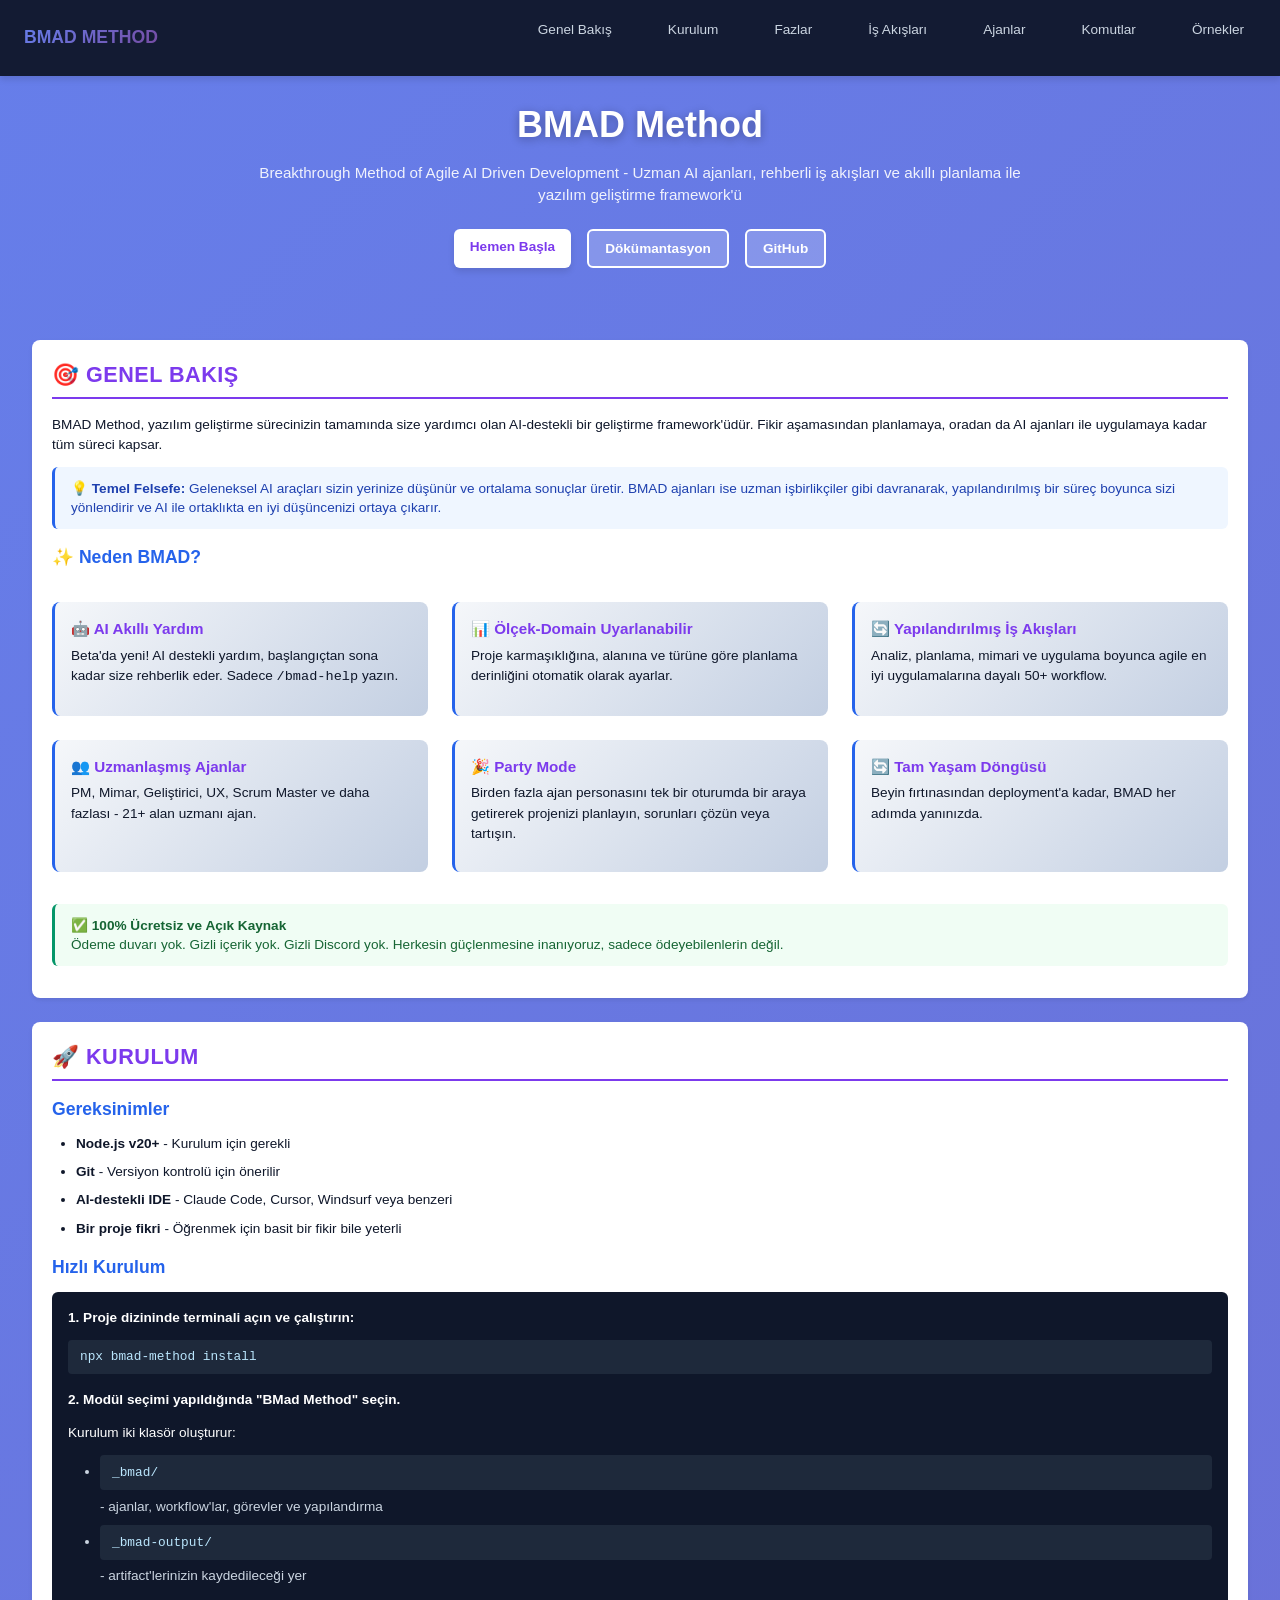
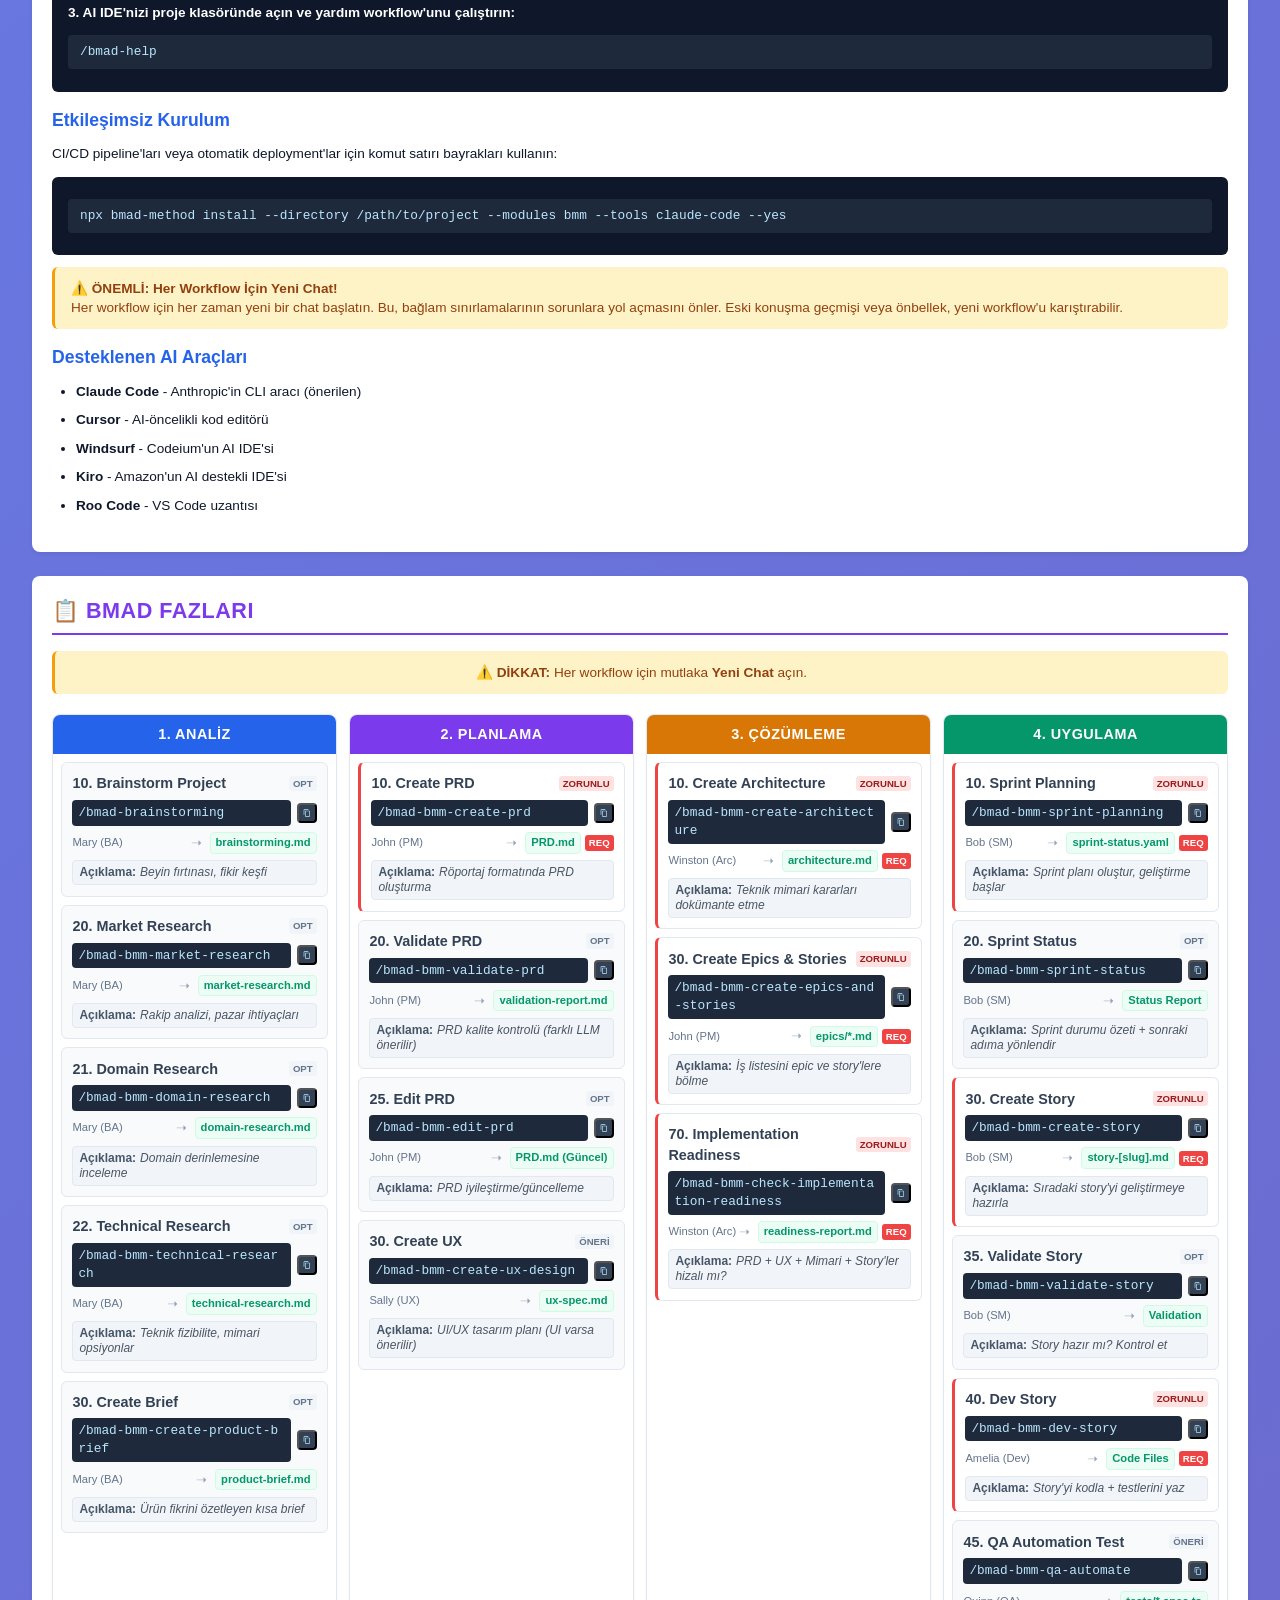
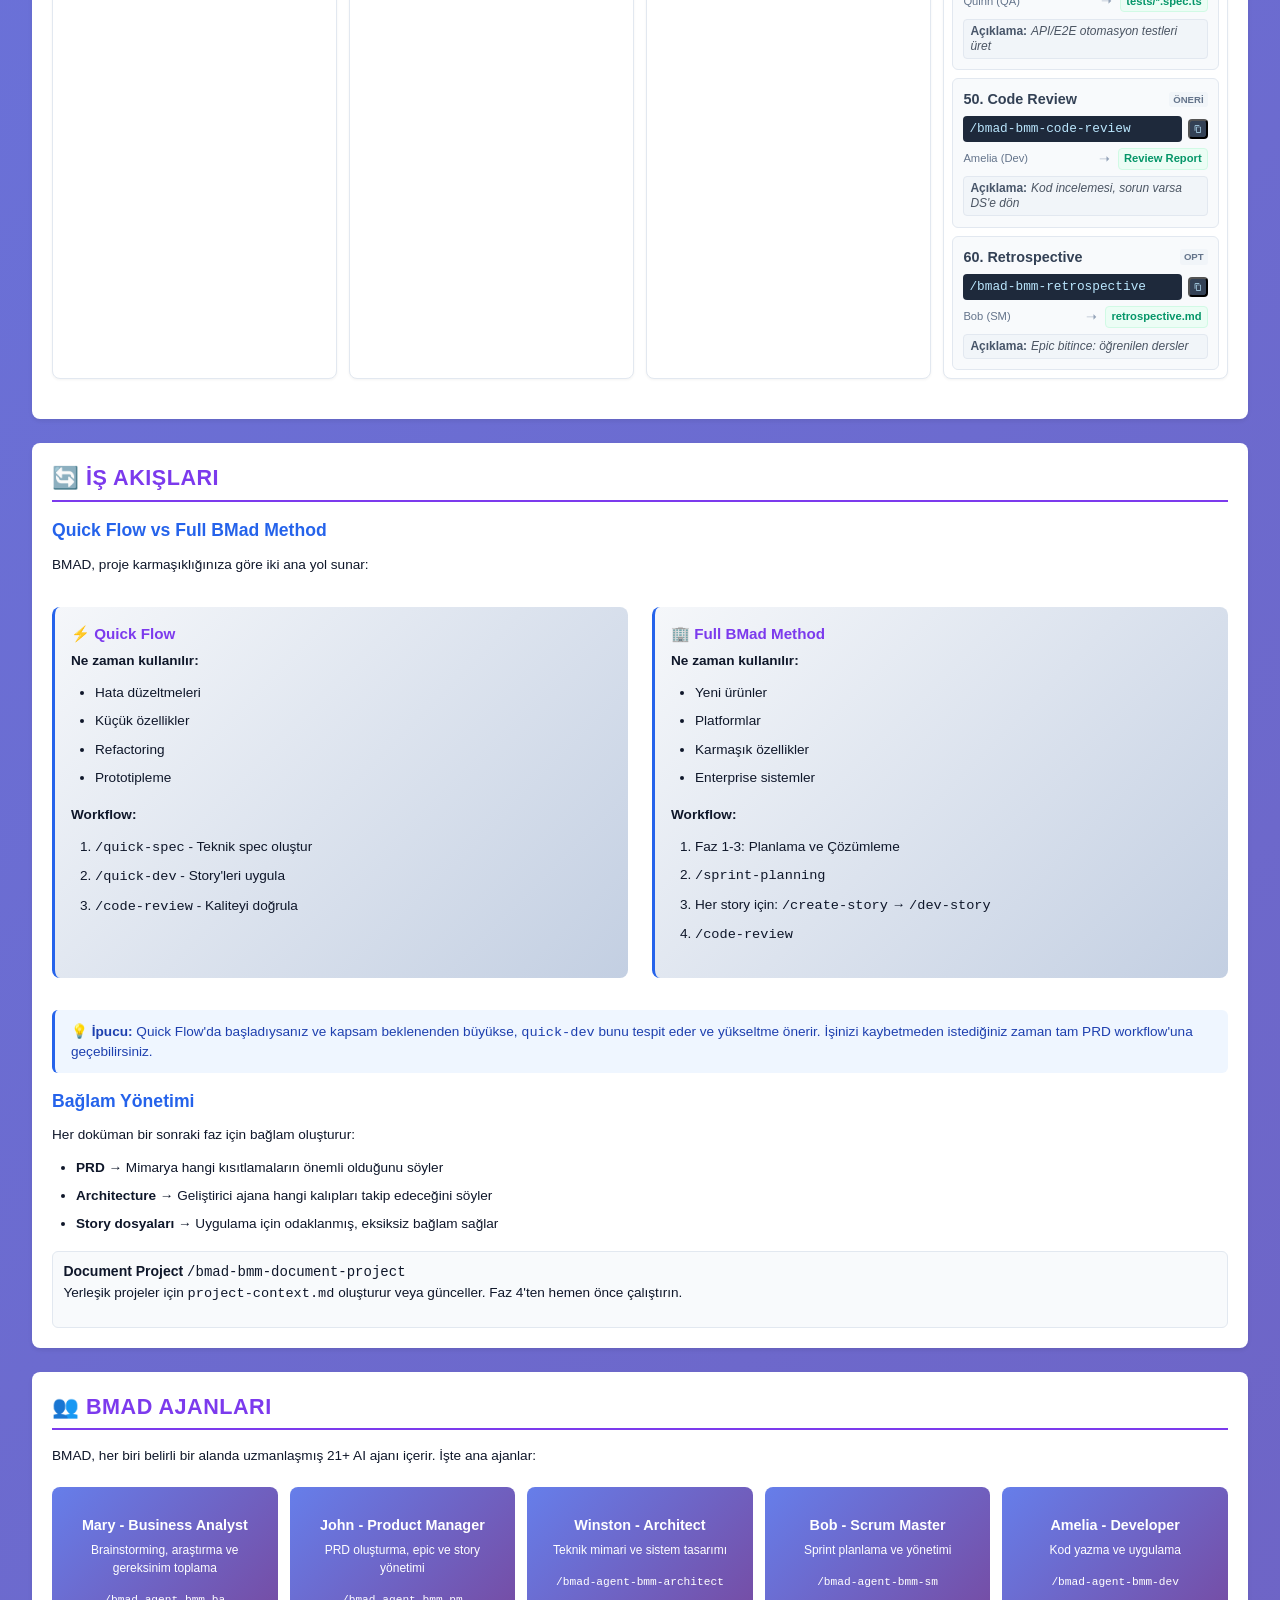
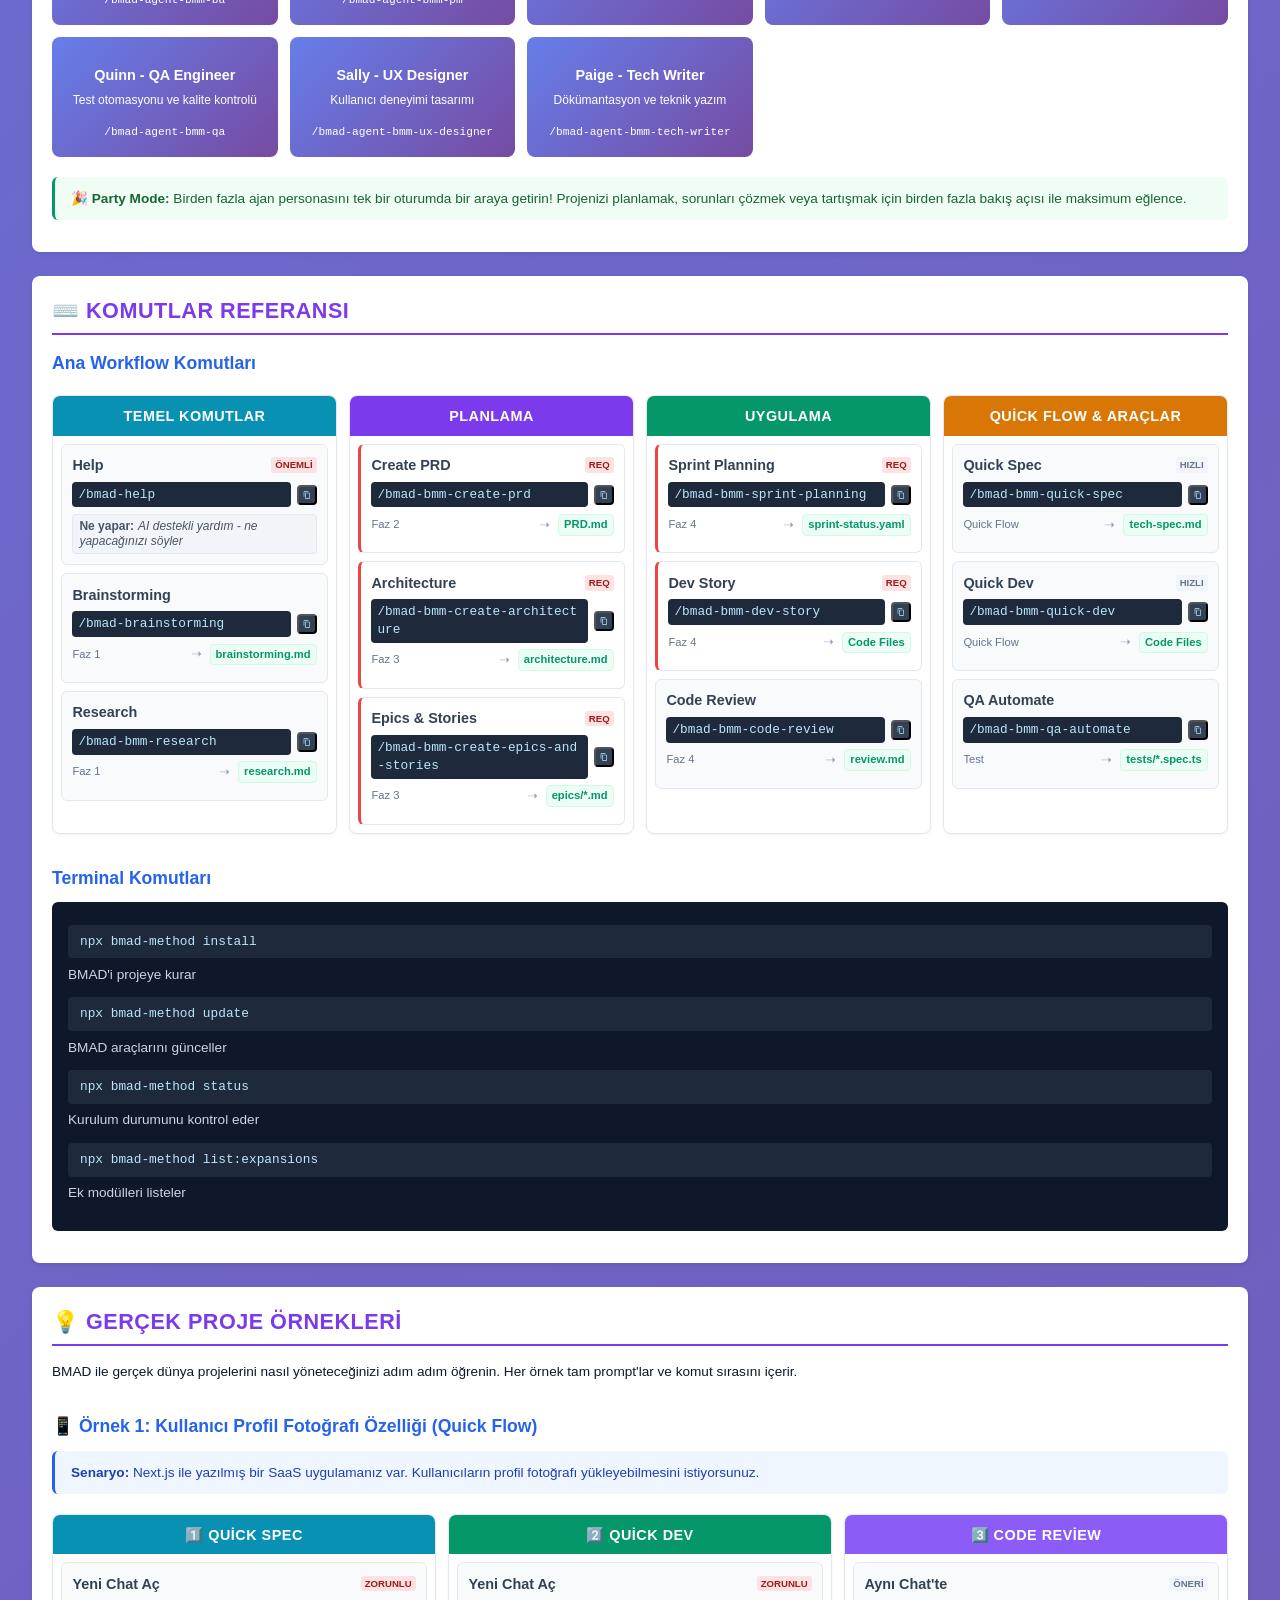
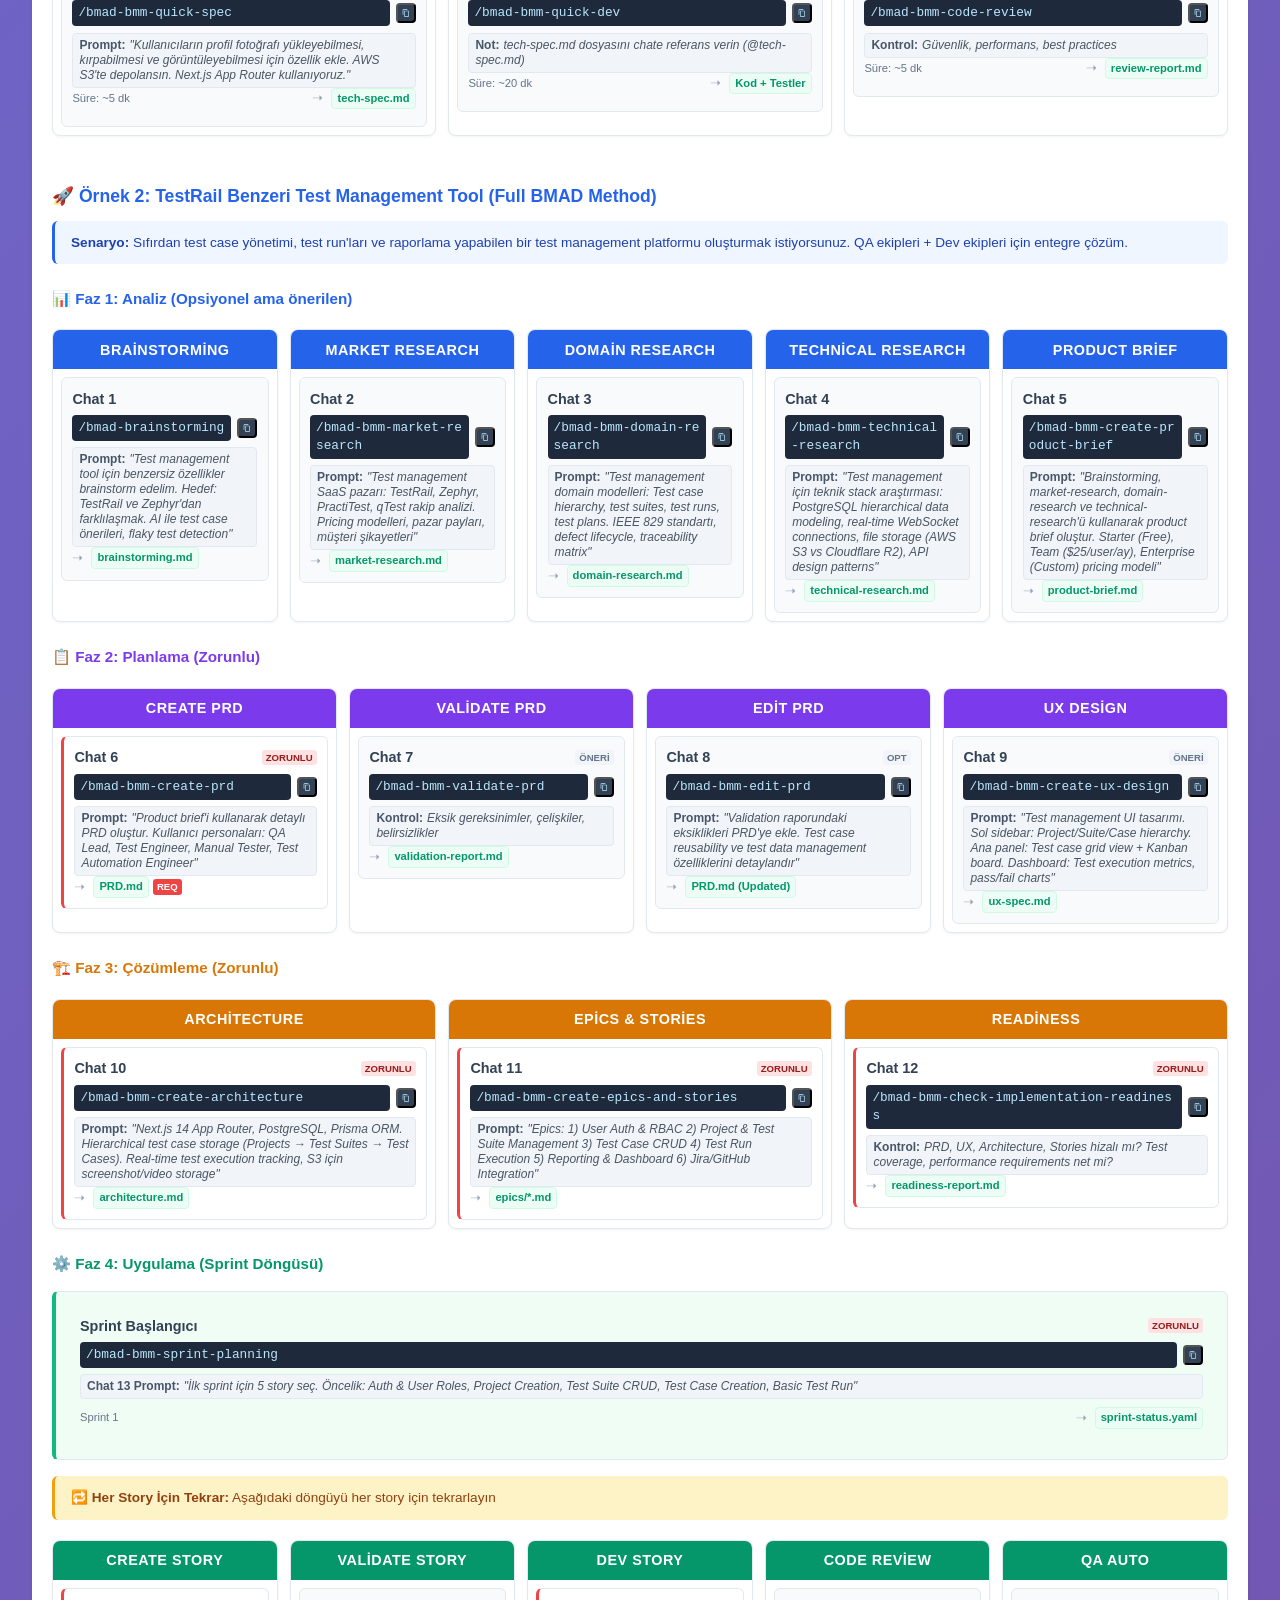
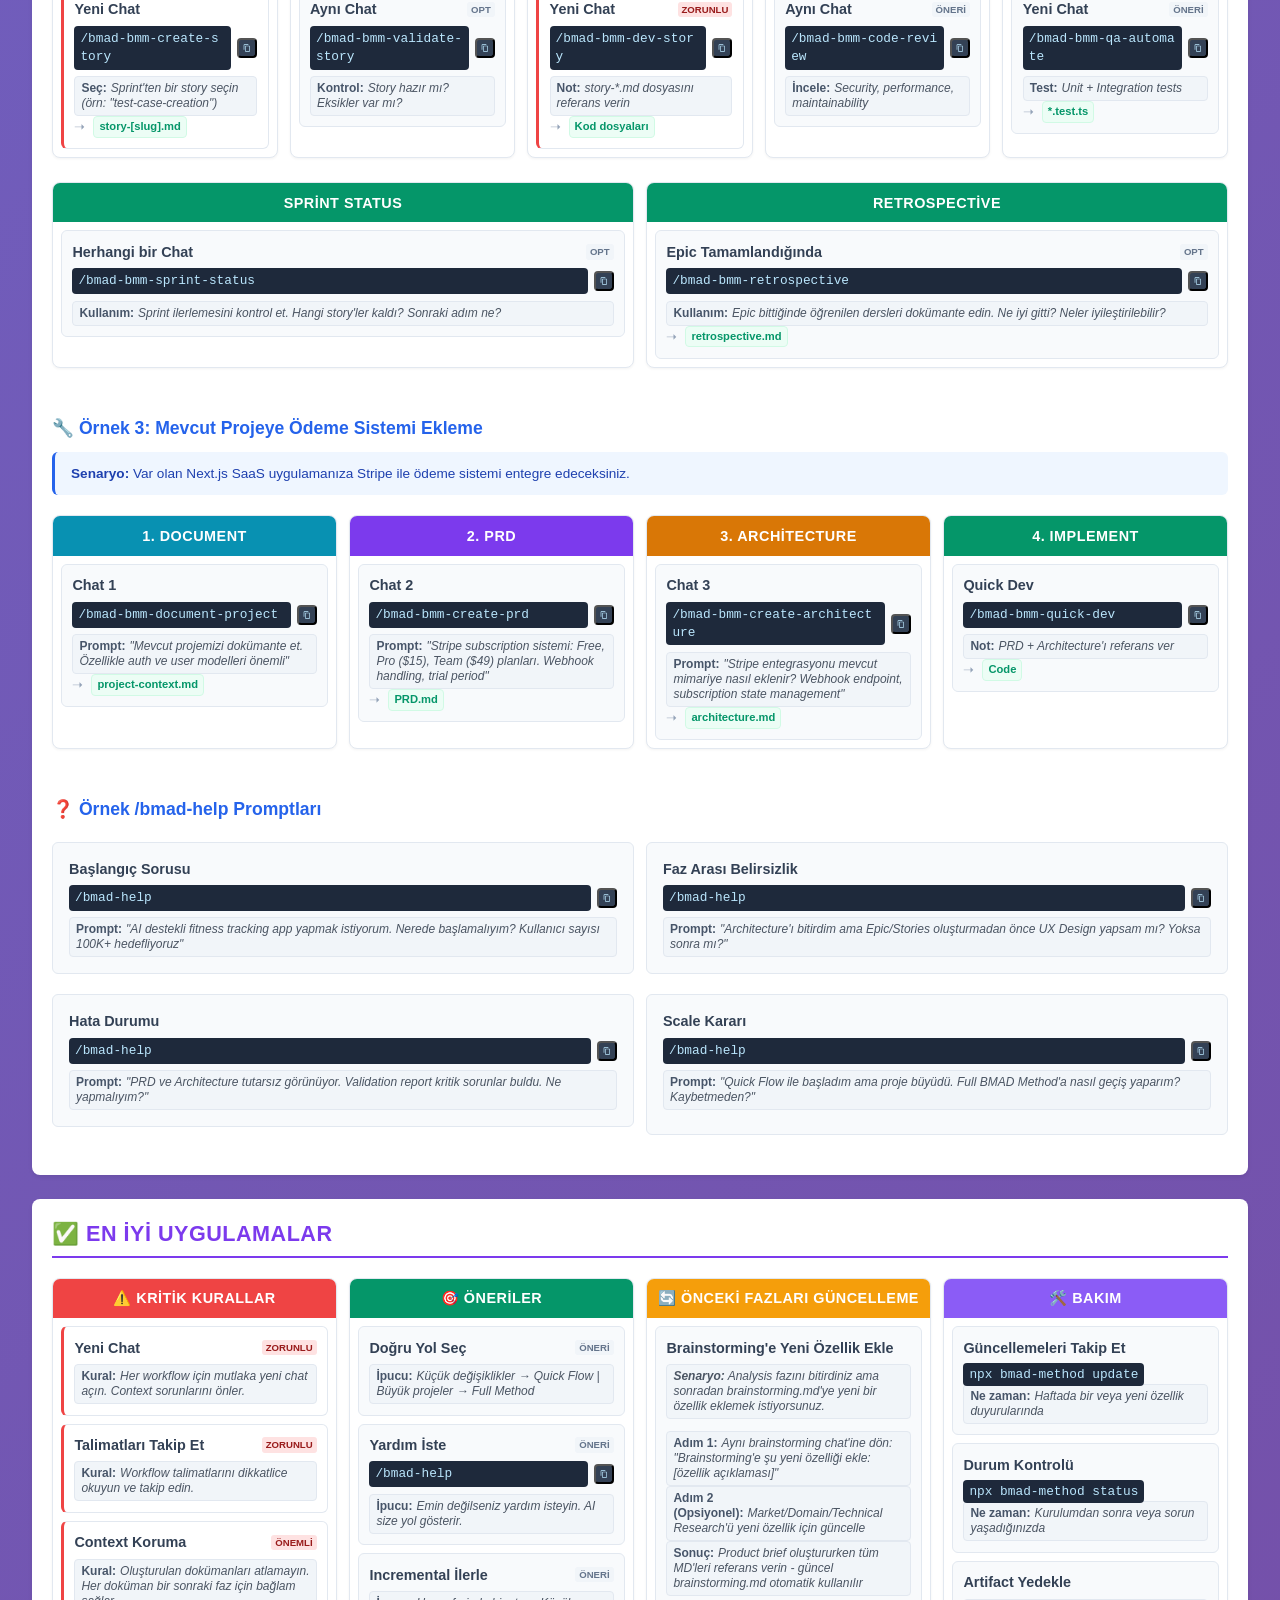
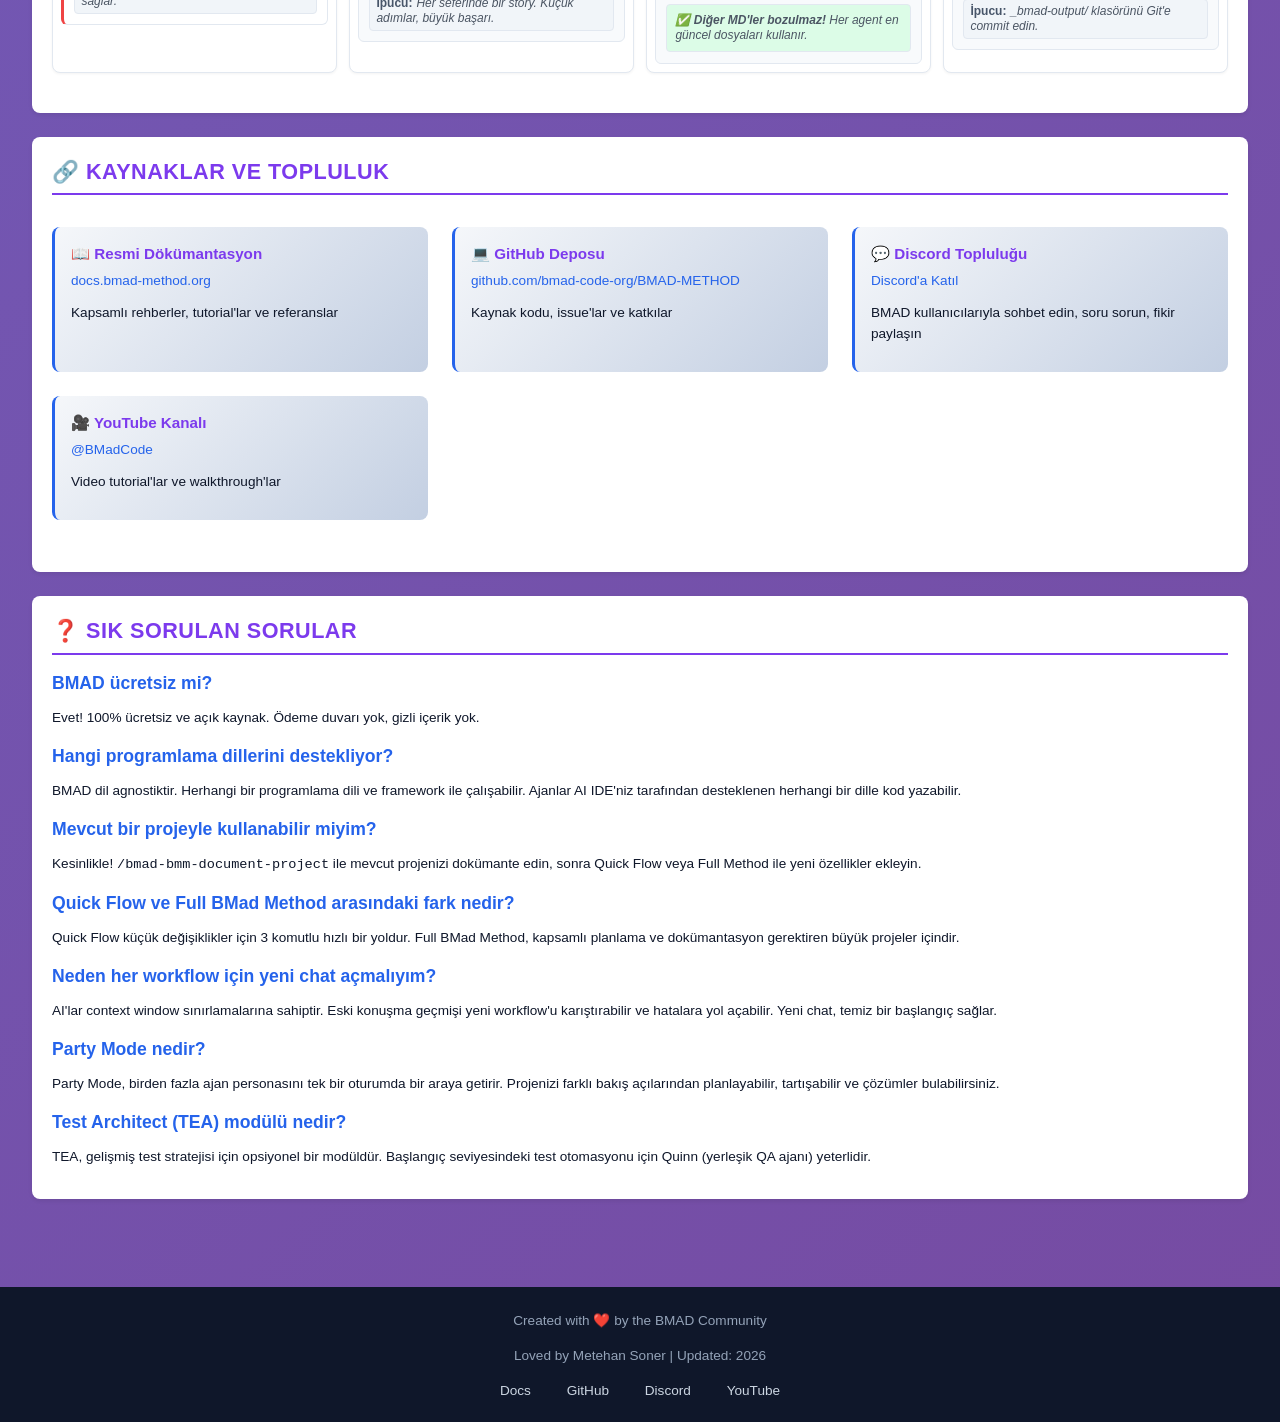
==== commit 95b0c2dd: "Add files via upload" ====
--- a/index.html
+++ b/index.html
@@ -334,16 +334,56 @@
             color: #334155;
         }
 
+        .cmd-wrapper {
+            position: relative;
+            display: flex;
+            align-items: center;
+            gap: 6px;
+            margin-bottom: 0.4rem;
+        }
+
         .cmd {
-            display: block;
+            flex: 1;
             background: #1e293b;
             color: #bae6fd;
             padding: 4px 6px;
             border-radius: 4px;
             font-family: monospace;
             font-size: 0.8rem;
-            margin-bottom: 0.4rem;
             word-break: break-all;
+        }
+
+        .copy-icon {
+            flex-shrink: 0;
+            width: 20px;
+            height: 20px;
+            padding: 4px;
+            background: #334155;
+            border-radius: 4px;
+            cursor: pointer;
+            transition: all 0.2s;
+            display: flex;
+            align-items: center;
+            justify-content: center;
+        }
+
+        .copy-icon:hover {
+            background: #475569;
+            transform: scale(1.1);
+        }
+
+        .copy-icon.copied {
+            background: #059669;
+        }
+
+        .copy-icon svg {
+            width: 12px;
+            height: 12px;
+            fill: #bae6fd;
+        }
+
+        .copy-icon.copied svg {
+            fill: white;
         }
 
         /* FILE OUTPUT STYLE */
@@ -643,6 +683,27 @@
             color: #065f46;
         }
     </style>
+    <script>
+        function copyCommand(button, command) {
+            // Clipboard'a kopyala
+            navigator.clipboard.writeText(command).then(function () {
+                // Görsel feedback
+                button.classList.add('copied');
+                const originalHTML = button.innerHTML;
+
+                // Checkmark ikonu göster
+                button.innerHTML = '<svg viewBox="0 0 24 24"><path d="M9 16.17L4.83 12l-1.42 1.41L9 19 21 7l-1.41-1.41L9 16.17z"/></svg>';
+
+                // 2 saniye sonra eski haline döndür
+                setTimeout(function () {
+                    button.classList.remove('copied');
+                    button.innerHTML = originalHTML;
+                }, 2000);
+            }).catch(function (err) {
+                console.error('Kopyalama hatası:', err);
+            });
+        }
+    </script>
 </head>
 
 <body>
@@ -797,7 +858,12 @@
                         <div class="workflow-item">
                             <div class="item-header"><span class="item-title">10. Brainstorm Project</span><span
                                     class="badge-opt">OPT</span></div>
-                            <code class="cmd">/bmad-brainstorming</code>
+                            <div class="cmd-wrapper">
+                                <code class="cmd">/bmad-brainstorming</code>
+                                <button class="copy-icon" onclick="copyCommand(this, '/bmad-brainstorming')" title="Kopyala">
+                                    <svg viewBox="0 0 24 24"><path d="M16 1H4c-1.1 0-2 .9-2 2v14h2V3h12V1zm3 4H8c-1.1 0-2 .9-2 2v14c0 1.1.9 2 2 2h11c1.1 0 2-.9 2-2V7c0-1.1-.9-2-2-2zm0 16H8V7h11v14z"/></svg>
+                                </button>
+                            </div>
                             <div class="meta"><span>Mary (BA)</span>
                                 <div class="file-wrapper"><span class="file-arrow">➝</span><span
                                         class="file-out">brainstorming.md</span></div>
@@ -808,7 +874,12 @@
                         <div class="workflow-item">
                             <div class="item-header"><span class="item-title">20. Market Research</span><span
                                     class="badge-opt">OPT</span></div>
-                            <code class="cmd">/bmad-bmm-market-research</code>
+                            <div class="cmd-wrapper">
+                                <code class="cmd">/bmad-bmm-market-research</code>
+                                <button class="copy-icon" onclick="copyCommand(this, '/bmad-bmm-market-research')" title="Kopyala">
+                                    <svg viewBox="0 0 24 24"><path d="M16 1H4c-1.1 0-2 .9-2 2v14h2V3h12V1zm3 4H8c-1.1 0-2 .9-2 2v14c0 1.1.9 2 2 2h11c1.1 0 2-.9 2-2V7c0-1.1-.9-2-2-2zm0 16H8V7h11v14z"/></svg>
+                                </button>
+                            </div>
                             <div class="meta"><span>Mary (BA)</span>
                                 <div class="file-wrapper"><span class="file-arrow">➝</span><span
                                         class="file-out">market-research.md</span></div>
@@ -819,7 +890,12 @@
                         <div class="workflow-item">
                             <div class="item-header"><span class="item-title">21. Domain Research</span><span
                                     class="badge-opt">OPT</span></div>
-                            <code class="cmd">/bmad-bmm-domain-research</code>
+                            <div class="cmd-wrapper">
+                                <code class="cmd">/bmad-bmm-domain-research</code>
+                                <button class="copy-icon" onclick="copyCommand(this, '/bmad-bmm-domain-research')" title="Kopyala">
+                                    <svg viewBox="0 0 24 24"><path d="M16 1H4c-1.1 0-2 .9-2 2v14h2V3h12V1zm3 4H8c-1.1 0-2 .9-2 2v14c0 1.1.9 2 2 2h11c1.1 0 2-.9 2-2V7c0-1.1-.9-2-2-2zm0 16H8V7h11v14z"/></svg>
+                                </button>
+                            </div>
                             <div class="meta"><span>Mary (BA)</span>
                                 <div class="file-wrapper"><span class="file-arrow">➝</span><span
                                         class="file-out">domain-research.md</span></div>
@@ -830,7 +906,12 @@
                         <div class="workflow-item">
                             <div class="item-header"><span class="item-title">22. Technical Research</span><span
                                     class="badge-opt">OPT</span></div>
-                            <code class="cmd">/bmad-bmm-technical-research</code>
+                            <div class="cmd-wrapper">
+                                <code class="cmd">/bmad-bmm-technical-research</code>
+                                <button class="copy-icon" onclick="copyCommand(this, '/bmad-bmm-technical-research')" title="Kopyala">
+                                    <svg viewBox="0 0 24 24"><path d="M16 1H4c-1.1 0-2 .9-2 2v14h2V3h12V1zm3 4H8c-1.1 0-2 .9-2 2v14c0 1.1.9 2 2 2h11c1.1 0 2-.9 2-2V7c0-1.1-.9-2-2-2zm0 16H8V7h11v14z"/></svg>
+                                </button>
+                            </div>
                             <div class="meta"><span>Mary (BA)</span>
                                 <div class="file-wrapper"><span class="file-arrow">➝</span><span
                                         class="file-out">technical-research.md</span></div>
@@ -841,7 +922,12 @@
                         <div class="workflow-item">
                             <div class="item-header"><span class="item-title">30. Create Brief</span><span
                                     class="badge-opt">OPT</span></div>
-                            <code class="cmd">/bmad-bmm-create-product-brief</code>
+                            <div class="cmd-wrapper">
+                                <code class="cmd">/bmad-bmm-create-product-brief</code>
+                                <button class="copy-icon" onclick="copyCommand(this, '/bmad-bmm-create-product-brief')" title="Kopyala">
+                                    <svg viewBox="0 0 24 24"><path d="M16 1H4c-1.1 0-2 .9-2 2v14h2V3h12V1zm3 4H8c-1.1 0-2 .9-2 2v14c0 1.1.9 2 2 2h11c1.1 0 2-.9 2-2V7c0-1.1-.9-2-2-2zm0 16H8V7h11v14z"/></svg>
+                                </button>
+                            </div>
                             <div class="meta"><span>Mary (BA)</span>
                                 <div class="file-wrapper"><span class="file-arrow">➝</span><span
                                         class="file-out">product-brief.md</span></div>
@@ -859,7 +945,12 @@
                         <div class="workflow-item required">
                             <div class="item-header"><span class="item-title">10. Create PRD</span><span
                                     class="badge-req">ZORUNLU</span></div>
-                            <code class="cmd">/bmad-bmm-create-prd</code>
+                            <div class="cmd-wrapper">
+                                <code class="cmd">/bmad-bmm-create-prd</code>
+                                <button class="copy-icon" onclick="copyCommand(this, '/bmad-bmm-create-prd')" title="Kopyala">
+                                    <svg viewBox="0 0 24 24"><path d="M16 1H4c-1.1 0-2 .9-2 2v14h2V3h12V1zm3 4H8c-1.1 0-2 .9-2 2v14c0 1.1.9 2 2 2h11c1.1 0 2-.9 2-2V7c0-1.1-.9-2-2-2zm0 16H8V7h11v14z"/></svg>
+                                </button>
+                            </div>
                             <div class="meta"><span>John (PM)</span>
                                 <div class="file-wrapper"><span class="file-arrow">➝</span><span
                                         class="file-out">PRD.md</span><span class="file-badge-req">REQ</span></div>
@@ -870,7 +961,12 @@
                         <div class="workflow-item">
                             <div class="item-header"><span class="item-title">20. Validate PRD</span><span
                                     class="badge-opt">OPT</span></div>
-                            <code class="cmd">/bmad-bmm-validate-prd</code>
+                            <div class="cmd-wrapper">
+                                <code class="cmd">/bmad-bmm-validate-prd</code>
+                                <button class="copy-icon" onclick="copyCommand(this, '/bmad-bmm-validate-prd')" title="Kopyala">
+                                    <svg viewBox="0 0 24 24"><path d="M16 1H4c-1.1 0-2 .9-2 2v14h2V3h12V1zm3 4H8c-1.1 0-2 .9-2 2v14c0 1.1.9 2 2 2h11c1.1 0 2-.9 2-2V7c0-1.1-.9-2-2-2zm0 16H8V7h11v14z"/></svg>
+                                </button>
+                            </div>
                             <div class="meta"><span>John (PM)</span>
                                 <div class="file-wrapper"><span class="file-arrow">➝</span><span
                                         class="file-out">validation-report.md</span></div>
@@ -881,7 +977,12 @@
                         <div class="workflow-item">
                             <div class="item-header"><span class="item-title">25. Edit PRD</span><span
                                     class="badge-opt">OPT</span></div>
-                            <code class="cmd">/bmad-bmm-edit-prd</code>
+                            <div class="cmd-wrapper">
+                                <code class="cmd">/bmad-bmm-edit-prd</code>
+                                <button class="copy-icon" onclick="copyCommand(this, '/bmad-bmm-edit-prd')" title="Kopyala">
+                                    <svg viewBox="0 0 24 24"><path d="M16 1H4c-1.1 0-2 .9-2 2v14h2V3h12V1zm3 4H8c-1.1 0-2 .9-2 2v14c0 1.1.9 2 2 2h11c1.1 0 2-.9 2-2V7c0-1.1-.9-2-2-2zm0 16H8V7h11v14z"/></svg>
+                                </button>
+                            </div>
                             <div class="meta"><span>John (PM)</span>
                                 <div class="file-wrapper"><span class="file-arrow">➝</span><span class="file-out">PRD.md
                                         (Güncel)</span></div>
@@ -892,7 +993,12 @@
                         <div class="workflow-item">
                             <div class="item-header"><span class="item-title">30. Create UX</span><span
                                     class="badge-opt">ÖNERİ</span></div>
-                            <code class="cmd">/bmad-bmm-create-ux-design</code>
+                            <div class="cmd-wrapper">
+                                <code class="cmd">/bmad-bmm-create-ux-design</code>
+                                <button class="copy-icon" onclick="copyCommand(this, '/bmad-bmm-create-ux-design')" title="Kopyala">
+                                    <svg viewBox="0 0 24 24"><path d="M16 1H4c-1.1 0-2 .9-2 2v14h2V3h12V1zm3 4H8c-1.1 0-2 .9-2 2v14c0 1.1.9 2 2 2h11c1.1 0 2-.9 2-2V7c0-1.1-.9-2-2-2zm0 16H8V7h11v14z"/></svg>
+                                </button>
+                            </div>
                             <div class="meta"><span>Sally (UX)</span>
                                 <div class="file-wrapper"><span class="file-arrow">➝</span><span
                                         class="file-out">ux-spec.md</span></div>
@@ -910,7 +1016,12 @@
                         <div class="workflow-item required">
                             <div class="item-header"><span class="item-title">10. Create Architecture</span><span
                                     class="badge-req">ZORUNLU</span></div>
-                            <code class="cmd">/bmad-bmm-create-architecture</code>
+                            <div class="cmd-wrapper">
+                                <code class="cmd">/bmad-bmm-create-architecture</code>
+                                <button class="copy-icon" onclick="copyCommand(this, '/bmad-bmm-create-architecture')" title="Kopyala">
+                                    <svg viewBox="0 0 24 24"><path d="M16 1H4c-1.1 0-2 .9-2 2v14h2V3h12V1zm3 4H8c-1.1 0-2 .9-2 2v14c0 1.1.9 2 2 2h11c1.1 0 2-.9 2-2V7c0-1.1-.9-2-2-2zm0 16H8V7h11v14z"/></svg>
+                                </button>
+                            </div>
                             <div class="meta"><span>Winston (Arc)</span>
                                 <div class="file-wrapper"><span class="file-arrow">➝</span><span
                                         class="file-out">architecture.md</span><span class="file-badge-req">REQ</span>
@@ -922,7 +1033,12 @@
                         <div class="workflow-item required">
                             <div class="item-header"><span class="item-title">30. Create Epics & Stories</span><span
                                     class="badge-req">ZORUNLU</span></div>
-                            <code class="cmd">/bmad-bmm-create-epics-and-stories</code>
+                            <div class="cmd-wrapper">
+                                <code class="cmd">/bmad-bmm-create-epics-and-stories</code>
+                                <button class="copy-icon" onclick="copyCommand(this, '/bmad-bmm-create-epics-and-stories')" title="Kopyala">
+                                    <svg viewBox="0 0 24 24"><path d="M16 1H4c-1.1 0-2 .9-2 2v14h2V3h12V1zm3 4H8c-1.1 0-2 .9-2 2v14c0 1.1.9 2 2 2h11c1.1 0 2-.9 2-2V7c0-1.1-.9-2-2-2zm0 16H8V7h11v14z"/></svg>
+                                </button>
+                            </div>
                             <div class="meta"><span>John (PM)</span>
                                 <div class="file-wrapper"><span class="file-arrow">➝</span><span
                                         class="file-out">epics/*.md</span><span class="file-badge-req">REQ</span></div>
@@ -933,7 +1049,12 @@
                         <div class="workflow-item required">
                             <div class="item-header"><span class="item-title">70. Implementation Readiness</span><span
                                     class="badge-req">ZORUNLU</span></div>
-                            <code class="cmd">/bmad-bmm-check-implementation-readiness</code>
+                            <div class="cmd-wrapper">
+                                <code class="cmd">/bmad-bmm-check-implementation-readiness</code>
+                                <button class="copy-icon" onclick="copyCommand(this, '/bmad-bmm-check-implementation-readiness')" title="Kopyala">
+                                    <svg viewBox="0 0 24 24"><path d="M16 1H4c-1.1 0-2 .9-2 2v14h2V3h12V1zm3 4H8c-1.1 0-2 .9-2 2v14c0 1.1.9 2 2 2h11c1.1 0 2-.9 2-2V7c0-1.1-.9-2-2-2zm0 16H8V7h11v14z"/></svg>
+                                </button>
+                            </div>
                             <div class="meta"><span>Winston (Arc)</span>
                                 <div class="file-wrapper"><span class="file-arrow">➝</span><span
                                         class="file-out">readiness-report.md</span><span
@@ -952,7 +1073,12 @@
                         <div class="workflow-item required">
                             <div class="item-header"><span class="item-title">10. Sprint Planning</span><span
                                     class="badge-req">ZORUNLU</span></div>
-                            <code class="cmd">/bmad-bmm-sprint-planning</code>
+                            <div class="cmd-wrapper">
+                                <code class="cmd">/bmad-bmm-sprint-planning</code>
+                                <button class="copy-icon" onclick="copyCommand(this, '/bmad-bmm-sprint-planning')" title="Kopyala">
+                                    <svg viewBox="0 0 24 24"><path d="M16 1H4c-1.1 0-2 .9-2 2v14h2V3h12V1zm3 4H8c-1.1 0-2 .9-2 2v14c0 1.1.9 2 2 2h11c1.1 0 2-.9 2-2V7c0-1.1-.9-2-2-2zm0 16H8V7h11v14z"/></svg>
+                                </button>
+                            </div>
                             <div class="meta"><span>Bob (SM)</span>
                                 <div class="file-wrapper"><span class="file-arrow">➝</span><span
                                         class="file-out">sprint-status.yaml</span><span
@@ -964,7 +1090,12 @@
                         <div class="workflow-item">
                             <div class="item-header"><span class="item-title">20. Sprint Status</span><span
                                     class="badge-opt">OPT</span></div>
-                            <code class="cmd">/bmad-bmm-sprint-status</code>
+                            <div class="cmd-wrapper">
+                                <code class="cmd">/bmad-bmm-sprint-status</code>
+                                <button class="copy-icon" onclick="copyCommand(this, '/bmad-bmm-sprint-status')" title="Kopyala">
+                                    <svg viewBox="0 0 24 24"><path d="M16 1H4c-1.1 0-2 .9-2 2v14h2V3h12V1zm3 4H8c-1.1 0-2 .9-2 2v14c0 1.1.9 2 2 2h11c1.1 0 2-.9 2-2V7c0-1.1-.9-2-2-2zm0 16H8V7h11v14z"/></svg>
+                                </button>
+                            </div>
                             <div class="meta"><span>Bob (SM)</span>
                                 <div class="file-wrapper"><span class="file-arrow">➝</span><span class="file-out">Status
                                         Report</span></div>
@@ -975,7 +1106,12 @@
                         <div class="workflow-item required">
                             <div class="item-header"><span class="item-title">30. Create Story</span><span
                                     class="badge-req">ZORUNLU</span></div>
-                            <code class="cmd">/bmad-bmm-create-story</code>
+                            <div class="cmd-wrapper">
+                                <code class="cmd">/bmad-bmm-create-story</code>
+                                <button class="copy-icon" onclick="copyCommand(this, '/bmad-bmm-create-story')" title="Kopyala">
+                                    <svg viewBox="0 0 24 24"><path d="M16 1H4c-1.1 0-2 .9-2 2v14h2V3h12V1zm3 4H8c-1.1 0-2 .9-2 2v14c0 1.1.9 2 2 2h11c1.1 0 2-.9 2-2V7c0-1.1-.9-2-2-2zm0 16H8V7h11v14z"/></svg>
+                                </button>
+                            </div>
                             <div class="meta"><span>Bob (SM)</span>
                                 <div class="file-wrapper"><span class="file-arrow">➝</span><span
                                         class="file-out">story-[slug].md</span><span class="file-badge-req">REQ</span>
@@ -987,7 +1123,12 @@
                         <div class="workflow-item">
                             <div class="item-header"><span class="item-title">35. Validate Story</span><span
                                     class="badge-opt">OPT</span></div>
-                            <code class="cmd">/bmad-bmm-validate-story</code>
+                            <div class="cmd-wrapper">
+                                <code class="cmd">/bmad-bmm-validate-story</code>
+                                <button class="copy-icon" onclick="copyCommand(this, '/bmad-bmm-validate-story')" title="Kopyala">
+                                    <svg viewBox="0 0 24 24"><path d="M16 1H4c-1.1 0-2 .9-2 2v14h2V3h12V1zm3 4H8c-1.1 0-2 .9-2 2v14c0 1.1.9 2 2 2h11c1.1 0 2-.9 2-2V7c0-1.1-.9-2-2-2zm0 16H8V7h11v14z"/></svg>
+                                </button>
+                            </div>
                             <div class="meta"><span>Bob (SM)</span>
                                 <div class="file-wrapper"><span class="file-arrow">➝</span><span
                                         class="file-out">Validation</span></div>
@@ -998,7 +1139,12 @@
                         <div class="workflow-item required">
                             <div class="item-header"><span class="item-title">40. Dev Story</span><span
                                     class="badge-req">ZORUNLU</span></div>
-                            <code class="cmd">/bmad-bmm-dev-story</code>
+                            <div class="cmd-wrapper">
+                                <code class="cmd">/bmad-bmm-dev-story</code>
+                                <button class="copy-icon" onclick="copyCommand(this, '/bmad-bmm-dev-story')" title="Kopyala">
+                                    <svg viewBox="0 0 24 24"><path d="M16 1H4c-1.1 0-2 .9-2 2v14h2V3h12V1zm3 4H8c-1.1 0-2 .9-2 2v14c0 1.1.9 2 2 2h11c1.1 0 2-.9 2-2V7c0-1.1-.9-2-2-2zm0 16H8V7h11v14z"/></svg>
+                                </button>
+                            </div>
                             <div class="meta"><span>Amelia (Dev)</span>
                                 <div class="file-wrapper"><span class="file-arrow">➝</span><span class="file-out">Code
                                         Files</span><span class="file-badge-req">REQ</span></div>
@@ -1009,7 +1155,12 @@
                         <div class="workflow-item">
                             <div class="item-header"><span class="item-title">45. QA Automation Test</span><span
                                     class="badge-opt">ÖNERİ</span></div>
-                            <code class="cmd">/bmad-bmm-qa-automate</code>
+                            <div class="cmd-wrapper">
+                                <code class="cmd">/bmad-bmm-qa-automate</code>
+                                <button class="copy-icon" onclick="copyCommand(this, '/bmad-bmm-qa-automate')" title="Kopyala">
+                                    <svg viewBox="0 0 24 24"><path d="M16 1H4c-1.1 0-2 .9-2 2v14h2V3h12V1zm3 4H8c-1.1 0-2 .9-2 2v14c0 1.1.9 2 2 2h11c1.1 0 2-.9 2-2V7c0-1.1-.9-2-2-2zm0 16H8V7h11v14z"/></svg>
+                                </button>
+                            </div>
                             <div class="meta"><span>Quinn (QA)</span>
                                 <div class="file-wrapper"><span class="file-arrow">➝</span><span
                                         class="file-out">tests/*.spec.ts</span></div>
@@ -1020,7 +1171,12 @@
                         <div class="workflow-item">
                             <div class="item-header"><span class="item-title">50. Code Review</span><span
                                     class="badge-opt">ÖNERİ</span></div>
-                            <code class="cmd">/bmad-bmm-code-review</code>
+                            <div class="cmd-wrapper">
+                                <code class="cmd">/bmad-bmm-code-review</code>
+                                <button class="copy-icon" onclick="copyCommand(this, '/bmad-bmm-code-review')" title="Kopyala">
+                                    <svg viewBox="0 0 24 24"><path d="M16 1H4c-1.1 0-2 .9-2 2v14h2V3h12V1zm3 4H8c-1.1 0-2 .9-2 2v14c0 1.1.9 2 2 2h11c1.1 0 2-.9 2-2V7c0-1.1-.9-2-2-2zm0 16H8V7h11v14z"/></svg>
+                                </button>
+                            </div>
                             <div class="meta"><span>Amelia (Dev)</span>
                                 <div class="file-wrapper"><span class="file-arrow">➝</span><span class="file-out">Review
                                         Report</span></div>
@@ -1031,7 +1187,12 @@
                         <div class="workflow-item">
                             <div class="item-header"><span class="item-title">60. Retrospective</span><span
                                     class="badge-opt">OPT</span></div>
-                            <code class="cmd">/bmad-bmm-retrospective</code>
+                            <div class="cmd-wrapper">
+                                <code class="cmd">/bmad-bmm-retrospective</code>
+                                <button class="copy-icon" onclick="copyCommand(this, '/bmad-bmm-retrospective')" title="Kopyala">
+                                    <svg viewBox="0 0 24 24"><path d="M16 1H4c-1.1 0-2 .9-2 2v14h2V3h12V1zm3 4H8c-1.1 0-2 .9-2 2v14c0 1.1.9 2 2 2h11c1.1 0 2-.9 2-2V7c0-1.1-.9-2-2-2zm0 16H8V7h11v14z"/></svg>
+                                </button>
+                            </div>
                             <div class="meta"><span>Bob (SM)</span>
                                 <div class="file-wrapper"><span class="file-arrow">➝</span><span
                                         class="file-out">retrospective.md</span></div>
@@ -1185,13 +1346,23 @@
                         <div class="workflow-item">
                             <div class="item-header"><span class="item-title">Help</span><span
                                     class="badge-req">ÖNEMLİ</span></div>
-                            <code class="cmd">/bmad-help</code>
+                            <div class="cmd-wrapper">
+                                <code class="cmd">/bmad-help</code>
+                                <button class="copy-icon" onclick="copyCommand(this, '/bmad-help')" title="Kopyala">
+                                    <svg viewBox="0 0 24 24"><path d="M16 1H4c-1.1 0-2 .9-2 2v14h2V3h12V1zm3 4H8c-1.1 0-2 .9-2 2v14c0 1.1.9 2 2 2h11c1.1 0 2-.9 2-2V7c0-1.1-.9-2-2-2zm0 16H8V7h11v14z"/></svg>
+                                </button>
+                            </div>
                             <div class="usage-row"><span class="usage-label">Ne yapar:</span>AI destekli yardım - ne
                                 yapacağınızı söyler</div>
                         </div>
                         <div class="workflow-item">
                             <div class="item-header"><span class="item-title">Brainstorming</span></div>
-                            <code class="cmd">/bmad-brainstorming</code>
+                            <div class="cmd-wrapper">
+                                <code class="cmd">/bmad-brainstorming</code>
+                                <button class="copy-icon" onclick="copyCommand(this, '/bmad-brainstorming')" title="Kopyala">
+                                    <svg viewBox="0 0 24 24"><path d="M16 1H4c-1.1 0-2 .9-2 2v14h2V3h12V1zm3 4H8c-1.1 0-2 .9-2 2v14c0 1.1.9 2 2 2h11c1.1 0 2-.9 2-2V7c0-1.1-.9-2-2-2zm0 16H8V7h11v14z"/></svg>
+                                </button>
+                            </div>
                             <div class="meta"><span>Faz 1</span>
                                 <div class="file-wrapper"><span class="file-arrow">➝</span><span
                                         class="file-out">brainstorming.md</span></div>
@@ -1199,7 +1370,12 @@
                         </div>
                         <div class="workflow-item">
                             <div class="item-header"><span class="item-title">Research</span></div>
-                            <code class="cmd">/bmad-bmm-research</code>
+                            <div class="cmd-wrapper">
+                                <code class="cmd">/bmad-bmm-research</code>
+                                <button class="copy-icon" onclick="copyCommand(this, '/bmad-bmm-research')" title="Kopyala">
+                                    <svg viewBox="0 0 24 24"><path d="M16 1H4c-1.1 0-2 .9-2 2v14h2V3h12V1zm3 4H8c-1.1 0-2 .9-2 2v14c0 1.1.9 2 2 2h11c1.1 0 2-.9 2-2V7c0-1.1-.9-2-2-2zm0 16H8V7h11v14z"/></svg>
+                                </button>
+                            </div>
                             <div class="meta"><span>Faz 1</span>
                                 <div class="file-wrapper"><span class="file-arrow">➝</span><span
                                         class="file-out">research.md</span></div>
@@ -1215,7 +1391,12 @@
                         <div class="workflow-item required">
                             <div class="item-header"><span class="item-title">Create PRD</span><span
                                     class="badge-req">REQ</span></div>
-                            <code class="cmd">/bmad-bmm-create-prd</code>
+                            <div class="cmd-wrapper">
+                                <code class="cmd">/bmad-bmm-create-prd</code>
+                                <button class="copy-icon" onclick="copyCommand(this, '/bmad-bmm-create-prd')" title="Kopyala">
+                                    <svg viewBox="0 0 24 24"><path d="M16 1H4c-1.1 0-2 .9-2 2v14h2V3h12V1zm3 4H8c-1.1 0-2 .9-2 2v14c0 1.1.9 2 2 2h11c1.1 0 2-.9 2-2V7c0-1.1-.9-2-2-2zm0 16H8V7h11v14z"/></svg>
+                                </button>
+                            </div>
                             <div class="meta"><span>Faz 2</span>
                                 <div class="file-wrapper"><span class="file-arrow">➝</span><span
                                         class="file-out">PRD.md</span></div>
@@ -1224,7 +1405,12 @@
                         <div class="workflow-item required">
                             <div class="item-header"><span class="item-title">Architecture</span><span
                                     class="badge-req">REQ</span></div>
-                            <code class="cmd">/bmad-bmm-create-architecture</code>
+                            <div class="cmd-wrapper">
+                                <code class="cmd">/bmad-bmm-create-architecture</code>
+                                <button class="copy-icon" onclick="copyCommand(this, '/bmad-bmm-create-architecture')" title="Kopyala">
+                                    <svg viewBox="0 0 24 24"><path d="M16 1H4c-1.1 0-2 .9-2 2v14h2V3h12V1zm3 4H8c-1.1 0-2 .9-2 2v14c0 1.1.9 2 2 2h11c1.1 0 2-.9 2-2V7c0-1.1-.9-2-2-2zm0 16H8V7h11v14z"/></svg>
+                                </button>
+                            </div>
                             <div class="meta"><span>Faz 3</span>
                                 <div class="file-wrapper"><span class="file-arrow">➝</span><span
                                         class="file-out">architecture.md</span></div>
@@ -1233,7 +1419,12 @@
                         <div class="workflow-item required">
                             <div class="item-header"><span class="item-title">Epics & Stories</span><span
                                     class="badge-req">REQ</span></div>
-                            <code class="cmd">/bmad-bmm-create-epics-and-stories</code>
+                            <div class="cmd-wrapper">
+                                <code class="cmd">/bmad-bmm-create-epics-and-stories</code>
+                                <button class="copy-icon" onclick="copyCommand(this, '/bmad-bmm-create-epics-and-stories')" title="Kopyala">
+                                    <svg viewBox="0 0 24 24"><path d="M16 1H4c-1.1 0-2 .9-2 2v14h2V3h12V1zm3 4H8c-1.1 0-2 .9-2 2v14c0 1.1.9 2 2 2h11c1.1 0 2-.9 2-2V7c0-1.1-.9-2-2-2zm0 16H8V7h11v14z"/></svg>
+                                </button>
+                            </div>
                             <div class="meta"><span>Faz 3</span>
                                 <div class="file-wrapper"><span class="file-arrow">➝</span><span
                                         class="file-out">epics/*.md</span></div>
@@ -1249,7 +1440,12 @@
                         <div class="workflow-item required">
                             <div class="item-header"><span class="item-title">Sprint Planning</span><span
                                     class="badge-req">REQ</span></div>
-                            <code class="cmd">/bmad-bmm-sprint-planning</code>
+                            <div class="cmd-wrapper">
+                                <code class="cmd">/bmad-bmm-sprint-planning</code>
+                                <button class="copy-icon" onclick="copyCommand(this, '/bmad-bmm-sprint-planning')" title="Kopyala">
+                                    <svg viewBox="0 0 24 24"><path d="M16 1H4c-1.1 0-2 .9-2 2v14h2V3h12V1zm3 4H8c-1.1 0-2 .9-2 2v14c0 1.1.9 2 2 2h11c1.1 0 2-.9 2-2V7c0-1.1-.9-2-2-2zm0 16H8V7h11v14z"/></svg>
+                                </button>
+                            </div>
                             <div class="meta"><span>Faz 4</span>
                                 <div class="file-wrapper"><span class="file-arrow">➝</span><span
                                         class="file-out">sprint-status.yaml</span></div>
@@ -1258,7 +1454,12 @@
                         <div class="workflow-item required">
                             <div class="item-header"><span class="item-title">Dev Story</span><span
                                     class="badge-req">REQ</span></div>
-                            <code class="cmd">/bmad-bmm-dev-story</code>
+                            <div class="cmd-wrapper">
+                                <code class="cmd">/bmad-bmm-dev-story</code>
+                                <button class="copy-icon" onclick="copyCommand(this, '/bmad-bmm-dev-story')" title="Kopyala">
+                                    <svg viewBox="0 0 24 24"><path d="M16 1H4c-1.1 0-2 .9-2 2v14h2V3h12V1zm3 4H8c-1.1 0-2 .9-2 2v14c0 1.1.9 2 2 2h11c1.1 0 2-.9 2-2V7c0-1.1-.9-2-2-2zm0 16H8V7h11v14z"/></svg>
+                                </button>
+                            </div>
                             <div class="meta"><span>Faz 4</span>
                                 <div class="file-wrapper"><span class="file-arrow">➝</span><span class="file-out">Code
                                         Files</span></div>
@@ -1266,7 +1467,12 @@
                         </div>
                         <div class="workflow-item">
                             <div class="item-header"><span class="item-title">Code Review</span></div>
-                            <code class="cmd">/bmad-bmm-code-review</code>
+                            <div class="cmd-wrapper">
+                                <code class="cmd">/bmad-bmm-code-review</code>
+                                <button class="copy-icon" onclick="copyCommand(this, '/bmad-bmm-code-review')" title="Kopyala">
+                                    <svg viewBox="0 0 24 24"><path d="M16 1H4c-1.1 0-2 .9-2 2v14h2V3h12V1zm3 4H8c-1.1 0-2 .9-2 2v14c0 1.1.9 2 2 2h11c1.1 0 2-.9 2-2V7c0-1.1-.9-2-2-2zm0 16H8V7h11v14z"/></svg>
+                                </button>
+                            </div>
                             <div class="meta"><span>Faz 4</span>
                                 <div class="file-wrapper"><span class="file-arrow">➝</span><span
                                         class="file-out">review.md</span></div>
@@ -1282,7 +1488,12 @@
                         <div class="workflow-item">
                             <div class="item-header"><span class="item-title">Quick Spec</span><span
                                     class="badge-opt">HIZLI</span></div>
-                            <code class="cmd">/bmad-bmm-quick-spec</code>
+                            <div class="cmd-wrapper">
+                                <code class="cmd">/bmad-bmm-quick-spec</code>
+                                <button class="copy-icon" onclick="copyCommand(this, '/bmad-bmm-quick-spec')" title="Kopyala">
+                                    <svg viewBox="0 0 24 24"><path d="M16 1H4c-1.1 0-2 .9-2 2v14h2V3h12V1zm3 4H8c-1.1 0-2 .9-2 2v14c0 1.1.9 2 2 2h11c1.1 0 2-.9 2-2V7c0-1.1-.9-2-2-2zm0 16H8V7h11v14z"/></svg>
+                                </button>
+                            </div>
                             <div class="meta"><span>Quick Flow</span>
                                 <div class="file-wrapper"><span class="file-arrow">➝</span><span
                                         class="file-out">tech-spec.md</span></div>
@@ -1291,7 +1502,12 @@
                         <div class="workflow-item">
                             <div class="item-header"><span class="item-title">Quick Dev</span><span
                                     class="badge-opt">HIZLI</span></div>
-                            <code class="cmd">/bmad-bmm-quick-dev</code>
+                            <div class="cmd-wrapper">
+                                <code class="cmd">/bmad-bmm-quick-dev</code>
+                                <button class="copy-icon" onclick="copyCommand(this, '/bmad-bmm-quick-dev')" title="Kopyala">
+                                    <svg viewBox="0 0 24 24"><path d="M16 1H4c-1.1 0-2 .9-2 2v14h2V3h12V1zm3 4H8c-1.1 0-2 .9-2 2v14c0 1.1.9 2 2 2h11c1.1 0 2-.9 2-2V7c0-1.1-.9-2-2-2zm0 16H8V7h11v14z"/></svg>
+                                </button>
+                            </div>
                             <div class="meta"><span>Quick Flow</span>
                                 <div class="file-wrapper"><span class="file-arrow">➝</span><span class="file-out">Code
                                         Files</span></div>
@@ -1299,7 +1515,12 @@
                         </div>
                         <div class="workflow-item">
                             <div class="item-header"><span class="item-title">QA Automate</span></div>
-                            <code class="cmd">/bmad-bmm-qa-automate</code>
+                            <div class="cmd-wrapper">
+                                <code class="cmd">/bmad-bmm-qa-automate</code>
+                                <button class="copy-icon" onclick="copyCommand(this, '/bmad-bmm-qa-automate')" title="Kopyala">
+                                    <svg viewBox="0 0 24 24"><path d="M16 1H4c-1.1 0-2 .9-2 2v14h2V3h12V1zm3 4H8c-1.1 0-2 .9-2 2v14c0 1.1.9 2 2 2h11c1.1 0 2-.9 2-2V7c0-1.1-.9-2-2-2zm0 16H8V7h11v14z"/></svg>
+                                </button>
+                            </div>
                             <div class="meta"><span>Test</span>
                                 <div class="file-wrapper"><span class="file-arrow">➝</span><span
                                         class="file-out">tests/*.spec.ts</span></div>
@@ -1346,7 +1567,12 @@
                         <div class="workflow-item">
                             <div class="item-header"><span class="item-title">Yeni Chat Aç</span><span
                                     class="badge-req">ZORUNLU</span></div>
-                            <code class="cmd">/bmad-bmm-quick-spec</code>
+                            <div class="cmd-wrapper">
+                                <code class="cmd">/bmad-bmm-quick-spec</code>
+                                <button class="copy-icon" onclick="copyCommand(this, '/bmad-bmm-quick-spec')" title="Kopyala">
+                                    <svg viewBox="0 0 24 24"><path d="M16 1H4c-1.1 0-2 .9-2 2v14h2V3h12V1zm3 4H8c-1.1 0-2 .9-2 2v14c0 1.1.9 2 2 2h11c1.1 0 2-.9 2-2V7c0-1.1-.9-2-2-2zm0 16H8V7h11v14z"/></svg>
+                                </button>
+                            </div>
                             <div class="usage-row"><span class="usage-label">Prompt:</span>"Kullanıcıların profil
                                 fotoğrafı yükleyebilmesi, kırpabilmesi ve görüntüleyebilmesi için özellik ekle. AWS
                                 S3'te depolansın. Next.js App Router kullanıyoruz."</div>
@@ -1366,7 +1592,12 @@
                         <div class="workflow-item">
                             <div class="item-header"><span class="item-title">Yeni Chat Aç</span><span
                                     class="badge-req">ZORUNLU</span></div>
-                            <code class="cmd">/bmad-bmm-quick-dev</code>
+                            <div class="cmd-wrapper">
+                                <code class="cmd">/bmad-bmm-quick-dev</code>
+                                <button class="copy-icon" onclick="copyCommand(this, '/bmad-bmm-quick-dev')" title="Kopyala">
+                                    <svg viewBox="0 0 24 24"><path d="M16 1H4c-1.1 0-2 .9-2 2v14h2V3h12V1zm3 4H8c-1.1 0-2 .9-2 2v14c0 1.1.9 2 2 2h11c1.1 0 2-.9 2-2V7c0-1.1-.9-2-2-2zm0 16H8V7h11v14z"/></svg>
+                                </button>
+                            </div>
                             <div class="usage-row"><span class="usage-label">Not:</span>tech-spec.md dosyasını chate
                                 referans verin (@tech-spec.md)</div>
                             <div class="meta">
@@ -1385,7 +1616,12 @@
                         <div class="workflow-item">
                             <div class="item-header"><span class="item-title">Aynı Chat'te</span><span
                                     class="badge-opt">ÖNERİ</span></div>
-                            <code class="cmd">/bmad-bmm-code-review</code>
+                            <div class="cmd-wrapper">
+                                <code class="cmd">/bmad-bmm-code-review</code>
+                                <button class="copy-icon" onclick="copyCommand(this, '/bmad-bmm-code-review')" title="Kopyala">
+                                    <svg viewBox="0 0 24 24"><path d="M16 1H4c-1.1 0-2 .9-2 2v14h2V3h12V1zm3 4H8c-1.1 0-2 .9-2 2v14c0 1.1.9 2 2 2h11c1.1 0 2-.9 2-2V7c0-1.1-.9-2-2-2zm0 16H8V7h11v14z"/></svg>
+                                </button>
+                            </div>
                             <div class="usage-row"><span class="usage-label">Kontrol:</span>Güvenlik, performans, best
                                 practices</div>
                             <div class="meta">
@@ -1413,7 +1649,12 @@
                     <div class="phase-content">
                         <div class="workflow-item">
                             <div class="item-header"><span class="item-title">Chat 1</span></div>
-                            <code class="cmd">/bmad-brainstorming</code>
+                            <div class="cmd-wrapper">
+                                <code class="cmd">/bmad-brainstorming</code>
+                                <button class="copy-icon" onclick="copyCommand(this, '/bmad-brainstorming')" title="Kopyala">
+                                    <svg viewBox="0 0 24 24"><path d="M16 1H4c-1.1 0-2 .9-2 2v14h2V3h12V1zm3 4H8c-1.1 0-2 .9-2 2v14c0 1.1.9 2 2 2h11c1.1 0 2-.9 2-2V7c0-1.1-.9-2-2-2zm0 16H8V7h11v14z"/></svg>
+                                </button>
+                            </div>
                             <div class="usage-row"><span class="usage-label">Prompt:</span>"Test management tool için
                                 benzersiz özellikler brainstorm edelim. Hedef: TestRail ve Zephyr'dan farklılaşmak. AI
                                 ile test case önerileri, flaky test detection"
@@ -1429,7 +1670,12 @@
                     <div class="phase-content">
                         <div class="workflow-item">
                             <div class="item-header"><span class="item-title">Chat 2</span></div>
-                            <code class="cmd">/bmad-bmm-market-research</code>
+                            <div class="cmd-wrapper">
+                                <code class="cmd">/bmad-bmm-market-research</code>
+                                <button class="copy-icon" onclick="copyCommand(this, '/bmad-bmm-market-research')" title="Kopyala">
+                                    <svg viewBox="0 0 24 24"><path d="M16 1H4c-1.1 0-2 .9-2 2v14h2V3h12V1zm3 4H8c-1.1 0-2 .9-2 2v14c0 1.1.9 2 2 2h11c1.1 0 2-.9 2-2V7c0-1.1-.9-2-2-2zm0 16H8V7h11v14z"/></svg>
+                                </button>
+                            </div>
                             <div class="usage-row"><span class="usage-label">Prompt:</span>"Test management SaaS pazarı:
                                 TestRail, Zephyr, PractiTest, qTest rakip analizi. Pricing modelleri, pazar payları,
                                 müşteri şikayetleri"</div>
@@ -1444,7 +1690,12 @@
                     <div class="phase-content">
                         <div class="workflow-item">
                             <div class="item-header"><span class="item-title">Chat 3</span></div>
-                            <code class="cmd">/bmad-bmm-domain-research</code>
+                            <div class="cmd-wrapper">
+                                <code class="cmd">/bmad-bmm-domain-research</code>
+                                <button class="copy-icon" onclick="copyCommand(this, '/bmad-bmm-domain-research')" title="Kopyala">
+                                    <svg viewBox="0 0 24 24"><path d="M16 1H4c-1.1 0-2 .9-2 2v14h2V3h12V1zm3 4H8c-1.1 0-2 .9-2 2v14c0 1.1.9 2 2 2h11c1.1 0 2-.9 2-2V7c0-1.1-.9-2-2-2zm0 16H8V7h11v14z"/></svg>
+                                </button>
+                            </div>
                             <div class="usage-row"><span class="usage-label">Prompt:</span>"Test management domain
                                 modelleri: Test case hierarchy, test suites, test runs, test plans. IEEE 829 standartı,
                                 defect lifecycle, traceability matrix"</div>
@@ -1459,7 +1710,12 @@
                     <div class="phase-content">
                         <div class="workflow-item">
                             <div class="item-header"><span class="item-title">Chat 4</span></div>
-                            <code class="cmd">/bmad-bmm-technical-research</code>
+                            <div class="cmd-wrapper">
+                                <code class="cmd">/bmad-bmm-technical-research</code>
+                                <button class="copy-icon" onclick="copyCommand(this, '/bmad-bmm-technical-research')" title="Kopyala">
+                                    <svg viewBox="0 0 24 24"><path d="M16 1H4c-1.1 0-2 .9-2 2v14h2V3h12V1zm3 4H8c-1.1 0-2 .9-2 2v14c0 1.1.9 2 2 2h11c1.1 0 2-.9 2-2V7c0-1.1-.9-2-2-2zm0 16H8V7h11v14z"/></svg>
+                                </button>
+                            </div>
                             <div class="usage-row"><span class="usage-label">Prompt:</span>"Test management için teknik
                                 stack araştırması: PostgreSQL hierarchical data modeling, real-time WebSocket
                                 connections, file storage (AWS S3 vs Cloudflare R2), API design patterns"</div>
@@ -1474,7 +1730,12 @@
                     <div class="phase-content">
                         <div class="workflow-item">
                             <div class="item-header"><span class="item-title">Chat 5</span></div>
-                            <code class="cmd">/bmad-bmm-create-product-brief</code>
+                            <div class="cmd-wrapper">
+                                <code class="cmd">/bmad-bmm-create-product-brief</code>
+                                <button class="copy-icon" onclick="copyCommand(this, '/bmad-bmm-create-product-brief')" title="Kopyala">
+                                    <svg viewBox="0 0 24 24"><path d="M16 1H4c-1.1 0-2 .9-2 2v14h2V3h12V1zm3 4H8c-1.1 0-2 .9-2 2v14c0 1.1.9 2 2 2h11c1.1 0 2-.9 2-2V7c0-1.1-.9-2-2-2zm0 16H8V7h11v14z"/></svg>
+                                </button>
+                            </div>
                             <div class="usage-row"><span class="usage-label">Prompt:</span>"Brainstorming,
                                 market-research, domain-research ve technical-research'ü kullanarak product brief
                                 oluştur. Starter (Free), Team
@@ -1495,7 +1756,12 @@
                         <div class="workflow-item required">
                             <div class="item-header"><span class="item-title">Chat 6</span><span
                                     class="badge-req">ZORUNLU</span></div>
-                            <code class="cmd">/bmad-bmm-create-prd</code>
+                            <div class="cmd-wrapper">
+                                <code class="cmd">/bmad-bmm-create-prd</code>
+                                <button class="copy-icon" onclick="copyCommand(this, '/bmad-bmm-create-prd')" title="Kopyala">
+                                    <svg viewBox="0 0 24 24"><path d="M16 1H4c-1.1 0-2 .9-2 2v14h2V3h12V1zm3 4H8c-1.1 0-2 .9-2 2v14c0 1.1.9 2 2 2h11c1.1 0 2-.9 2-2V7c0-1.1-.9-2-2-2zm0 16H8V7h11v14z"/></svg>
+                                </button>
+                            </div>
                             <div class="usage-row"><span class="usage-label">Prompt:</span>"Product brief'i kullanarak
                                 detaylı PRD oluştur. Kullanıcı personaları: QA Lead, Test Engineer, Manual Tester,
                                 Test Automation Engineer"</div>
@@ -1511,7 +1777,12 @@
                         <div class="workflow-item">
                             <div class="item-header"><span class="item-title">Chat 7</span><span
                                     class="badge-opt">ÖNERİ</span></div>
-                            <code class="cmd">/bmad-bmm-validate-prd</code>
+                            <div class="cmd-wrapper">
+                                <code class="cmd">/bmad-bmm-validate-prd</code>
+                                <button class="copy-icon" onclick="copyCommand(this, '/bmad-bmm-validate-prd')" title="Kopyala">
+                                    <svg viewBox="0 0 24 24"><path d="M16 1H4c-1.1 0-2 .9-2 2v14h2V3h12V1zm3 4H8c-1.1 0-2 .9-2 2v14c0 1.1.9 2 2 2h11c1.1 0 2-.9 2-2V7c0-1.1-.9-2-2-2zm0 16H8V7h11v14z"/></svg>
+                                </button>
+                            </div>
                             <div class="usage-row"><span class="usage-label">Kontrol:</span>Eksik gereksinimler,
                                 çelişkiler, belirsizlikler</div>
                             <div class="file-wrapper"><span class="file-arrow">➝</span><span
@@ -1526,7 +1797,12 @@
                         <div class="workflow-item">
                             <div class="item-header"><span class="item-title">Chat 8</span><span
                                     class="badge-opt">OPT</span></div>
-                            <code class="cmd">/bmad-bmm-edit-prd</code>
+                            <div class="cmd-wrapper">
+                                <code class="cmd">/bmad-bmm-edit-prd</code>
+                                <button class="copy-icon" onclick="copyCommand(this, '/bmad-bmm-edit-prd')" title="Kopyala">
+                                    <svg viewBox="0 0 24 24"><path d="M16 1H4c-1.1 0-2 .9-2 2v14h2V3h12V1zm3 4H8c-1.1 0-2 .9-2 2v14c0 1.1.9 2 2 2h11c1.1 0 2-.9 2-2V7c0-1.1-.9-2-2-2zm0 16H8V7h11v14z"/></svg>
+                                </button>
+                            </div>
                             <div class="usage-row"><span class="usage-label">Prompt:</span>"Validation raporundaki
                                 eksiklikleri PRD'ye ekle. Test case reusability ve test data management özelliklerini
                                 detaylandır"</div>
@@ -1542,7 +1818,12 @@
                         <div class="workflow-item">
                             <div class="item-header"><span class="item-title">Chat 9</span><span
                                     class="badge-opt">ÖNERİ</span></div>
-                            <code class="cmd">/bmad-bmm-create-ux-design</code>
+                            <div class="cmd-wrapper">
+                                <code class="cmd">/bmad-bmm-create-ux-design</code>
+                                <button class="copy-icon" onclick="copyCommand(this, '/bmad-bmm-create-ux-design')" title="Kopyala">
+                                    <svg viewBox="0 0 24 24"><path d="M16 1H4c-1.1 0-2 .9-2 2v14h2V3h12V1zm3 4H8c-1.1 0-2 .9-2 2v14c0 1.1.9 2 2 2h11c1.1 0 2-.9 2-2V7c0-1.1-.9-2-2-2zm0 16H8V7h11v14z"/></svg>
+                                </button>
+                            </div>
                             <div class="usage-row"><span class="usage-label">Prompt:</span>"Test management UI tasarımı.
                                 Sol sidebar: Project/Suite/Case hierarchy. Ana panel: Test case grid view + Kanban
                                 board. Dashboard: Test execution metrics, pass/fail charts"</div>
@@ -1562,7 +1843,12 @@
                         <div class="workflow-item required">
                             <div class="item-header"><span class="item-title">Chat 10</span><span
                                     class="badge-req">ZORUNLU</span></div>
-                            <code class="cmd">/bmad-bmm-create-architecture</code>
+                            <div class="cmd-wrapper">
+                                <code class="cmd">/bmad-bmm-create-architecture</code>
+                                <button class="copy-icon" onclick="copyCommand(this, '/bmad-bmm-create-architecture')" title="Kopyala">
+                                    <svg viewBox="0 0 24 24"><path d="M16 1H4c-1.1 0-2 .9-2 2v14h2V3h12V1zm3 4H8c-1.1 0-2 .9-2 2v14c0 1.1.9 2 2 2h11c1.1 0 2-.9 2-2V7c0-1.1-.9-2-2-2zm0 16H8V7h11v14z"/></svg>
+                                </button>
+                            </div>
                             <div class="usage-row"><span class="usage-label">Prompt:</span>"Next.js 14 App Router,
                                 PostgreSQL, Prisma ORM. Hierarchical test case storage (Projects → Test Suites → Test
                                 Cases). Real-time test execution tracking, S3 için screenshot/video storage"</div>
@@ -1578,7 +1864,12 @@
                         <div class="workflow-item required">
                             <div class="item-header"><span class="item-title">Chat 11</span><span
                                     class="badge-req">ZORUNLU</span></div>
-                            <code class="cmd">/bmad-bmm-create-epics-and-stories</code>
+                            <div class="cmd-wrapper">
+                                <code class="cmd">/bmad-bmm-create-epics-and-stories</code>
+                                <button class="copy-icon" onclick="copyCommand(this, '/bmad-bmm-create-epics-and-stories')" title="Kopyala">
+                                    <svg viewBox="0 0 24 24"><path d="M16 1H4c-1.1 0-2 .9-2 2v14h2V3h12V1zm3 4H8c-1.1 0-2 .9-2 2v14c0 1.1.9 2 2 2h11c1.1 0 2-.9 2-2V7c0-1.1-.9-2-2-2zm0 16H8V7h11v14z"/></svg>
+                                </button>
+                            </div>
                             <div class="usage-row"><span class="usage-label">Prompt:</span>"Epics: 1) User Auth & RBAC
                                 2) Project & Test Suite Management 3) Test Case CRUD 4) Test Run Execution 5) Reporting
                                 & Dashboard 6) Jira/GitHub Integration"</div>
@@ -1594,7 +1885,12 @@
                         <div class="workflow-item required">
                             <div class="item-header"><span class="item-title">Chat 12</span><span
                                     class="badge-req">ZORUNLU</span></div>
-                            <code class="cmd">/bmad-bmm-check-implementation-readiness</code>
+                            <div class="cmd-wrapper">
+                                <code class="cmd">/bmad-bmm-check-implementation-readiness</code>
+                                <button class="copy-icon" onclick="copyCommand(this, '/bmad-bmm-check-implementation-readiness')" title="Kopyala">
+                                    <svg viewBox="0 0 24 24"><path d="M16 1H4c-1.1 0-2 .9-2 2v14h2V3h12V1zm3 4H8c-1.1 0-2 .9-2 2v14c0 1.1.9 2 2 2h11c1.1 0 2-.9 2-2V7c0-1.1-.9-2-2-2zm0 16H8V7h11v14z"/></svg>
+                                </button>
+                            </div>
                             <div class="usage-row"><span class="usage-label">Kontrol:</span>PRD, UX, Architecture,
                                 Stories
                                 hizalı mı? Test coverage, performance requirements net mi?</div>
@@ -1611,7 +1907,12 @@
                 style="background: #f0fdf4; border-left: 4px solid #10b981; padding: 1.5rem; margin: 1rem 0;">
                 <div class="item-header"><span class="item-title">Sprint Başlangıcı</span><span
                         class="badge-req">ZORUNLU</span></div>
-                <code class="cmd">/bmad-bmm-sprint-planning</code>
+                <div class="cmd-wrapper">
+                                <code class="cmd">/bmad-bmm-sprint-planning</code>
+                                <button class="copy-icon" onclick="copyCommand(this, '/bmad-bmm-sprint-planning')" title="Kopyala">
+                                    <svg viewBox="0 0 24 24"><path d="M16 1H4c-1.1 0-2 .9-2 2v14h2V3h12V1zm3 4H8c-1.1 0-2 .9-2 2v14c0 1.1.9 2 2 2h11c1.1 0 2-.9 2-2V7c0-1.1-.9-2-2-2zm0 16H8V7h11v14z"/></svg>
+                                </button>
+                            </div>
                 <div class="usage-row"><span class="usage-label">Chat 13 Prompt:</span>"İlk sprint için 5 story seç.
                     Öncelik: Auth & User Roles, Project Creation, Test Suite CRUD, Test Case Creation, Basic Test Run"
                 </div>
@@ -1632,7 +1933,12 @@
                     <div class="phase-content">
                         <div class="workflow-item required">
                             <div class="item-header"><span class="item-title">Yeni Chat</span></div>
-                            <code class="cmd">/bmad-bmm-create-story</code>
+                            <div class="cmd-wrapper">
+                                <code class="cmd">/bmad-bmm-create-story</code>
+                                <button class="copy-icon" onclick="copyCommand(this, '/bmad-bmm-create-story')" title="Kopyala">
+                                    <svg viewBox="0 0 24 24"><path d="M16 1H4c-1.1 0-2 .9-2 2v14h2V3h12V1zm3 4H8c-1.1 0-2 .9-2 2v14c0 1.1.9 2 2 2h11c1.1 0 2-.9 2-2V7c0-1.1-.9-2-2-2zm0 16H8V7h11v14z"/></svg>
+                                </button>
+                            </div>
                             <div class="usage-row"><span class="usage-label">Seç:</span>Sprint'ten bir story seçin (örn:
                                 "test-case-creation")</div>
                             <div class="file-wrapper"><span class="file-arrow">➝</span><span
@@ -1647,7 +1953,12 @@
                         <div class="workflow-item">
                             <div class="item-header"><span class="item-title">Aynı Chat</span><span
                                     class="badge-opt">OPT</span></div>
-                            <code class="cmd">/bmad-bmm-validate-story</code>
+                            <div class="cmd-wrapper">
+                                <code class="cmd">/bmad-bmm-validate-story</code>
+                                <button class="copy-icon" onclick="copyCommand(this, '/bmad-bmm-validate-story')" title="Kopyala">
+                                    <svg viewBox="0 0 24 24"><path d="M16 1H4c-1.1 0-2 .9-2 2v14h2V3h12V1zm3 4H8c-1.1 0-2 .9-2 2v14c0 1.1.9 2 2 2h11c1.1 0 2-.9 2-2V7c0-1.1-.9-2-2-2zm0 16H8V7h11v14z"/></svg>
+                                </button>
+                            </div>
                             <div class="usage-row"><span class="usage-label">Kontrol:</span>Story hazır mı? Eksikler
                                 var mı?</div>
                         </div>
@@ -1660,7 +1971,12 @@
                         <div class="workflow-item required">
                             <div class="item-header"><span class="item-title">Yeni Chat</span><span
                                     class="badge-req">ZORUNLU</span></div>
-                            <code class="cmd">/bmad-bmm-dev-story</code>
+                            <div class="cmd-wrapper">
+                                <code class="cmd">/bmad-bmm-dev-story</code>
+                                <button class="copy-icon" onclick="copyCommand(this, '/bmad-bmm-dev-story')" title="Kopyala">
+                                    <svg viewBox="0 0 24 24"><path d="M16 1H4c-1.1 0-2 .9-2 2v14h2V3h12V1zm3 4H8c-1.1 0-2 .9-2 2v14c0 1.1.9 2 2 2h11c1.1 0 2-.9 2-2V7c0-1.1-.9-2-2-2zm0 16H8V7h11v14z"/></svg>
+                                </button>
+                            </div>
                             <div class="usage-row"><span class="usage-label">Not:</span>story-*.md dosyasını referans
                                 verin</div>
                             <div class="file-wrapper"><span class="file-arrow">➝</span><span class="file-out">Kod
@@ -1675,7 +1991,12 @@
                         <div class="workflow-item">
                             <div class="item-header"><span class="item-title">Aynı Chat</span><span
                                     class="badge-opt">ÖNERİ</span></div>
-                            <code class="cmd">/bmad-bmm-code-review</code>
+                            <div class="cmd-wrapper">
+                                <code class="cmd">/bmad-bmm-code-review</code>
+                                <button class="copy-icon" onclick="copyCommand(this, '/bmad-bmm-code-review')" title="Kopyala">
+                                    <svg viewBox="0 0 24 24"><path d="M16 1H4c-1.1 0-2 .9-2 2v14h2V3h12V1zm3 4H8c-1.1 0-2 .9-2 2v14c0 1.1.9 2 2 2h11c1.1 0 2-.9 2-2V7c0-1.1-.9-2-2-2zm0 16H8V7h11v14z"/></svg>
+                                </button>
+                            </div>
                             <div class="usage-row"><span class="usage-label">İncele:</span>Security, performance,
                                 maintainability</div>
                         </div>
@@ -1688,7 +2009,12 @@
                         <div class="workflow-item">
                             <div class="item-header"><span class="item-title">Yeni Chat</span><span
                                     class="badge-opt">ÖNERİ</span></div>
-                            <code class="cmd">/bmad-bmm-qa-automate</code>
+                            <div class="cmd-wrapper">
+                                <code class="cmd">/bmad-bmm-qa-automate</code>
+                                <button class="copy-icon" onclick="copyCommand(this, '/bmad-bmm-qa-automate')" title="Kopyala">
+                                    <svg viewBox="0 0 24 24"><path d="M16 1H4c-1.1 0-2 .9-2 2v14h2V3h12V1zm3 4H8c-1.1 0-2 .9-2 2v14c0 1.1.9 2 2 2h11c1.1 0 2-.9 2-2V7c0-1.1-.9-2-2-2zm0 16H8V7h11v14z"/></svg>
+                                </button>
+                            </div>
                             <div class="usage-row"><span class="usage-label">Test:</span>Unit + Integration tests</div>
                             <div class="file-wrapper"><span class="file-arrow">➝</span><span
                                     class="file-out">*.test.ts</span></div>
@@ -1705,7 +2031,12 @@
                         <div class="workflow-item">
                             <div class="item-header"><span class="item-title">Herhangi bir Chat</span><span
                                     class="badge-opt">OPT</span></div>
-                            <code class="cmd">/bmad-bmm-sprint-status</code>
+                            <div class="cmd-wrapper">
+                                <code class="cmd">/bmad-bmm-sprint-status</code>
+                                <button class="copy-icon" onclick="copyCommand(this, '/bmad-bmm-sprint-status')" title="Kopyala">
+                                    <svg viewBox="0 0 24 24"><path d="M16 1H4c-1.1 0-2 .9-2 2v14h2V3h12V1zm3 4H8c-1.1 0-2 .9-2 2v14c0 1.1.9 2 2 2h11c1.1 0 2-.9 2-2V7c0-1.1-.9-2-2-2zm0 16H8V7h11v14z"/></svg>
+                                </button>
+                            </div>
                             <div class="usage-row"><span class="usage-label">Kullanım:</span>Sprint ilerlemesini
                                 kontrol et. Hangi story'ler kaldı? Sonraki adım ne?</div>
                         </div>
@@ -1718,7 +2049,12 @@
                         <div class="workflow-item">
                             <div class="item-header"><span class="item-title">Epic Tamamlandığında</span><span
                                     class="badge-opt">OPT</span></div>
-                            <code class="cmd">/bmad-bmm-retrospective</code>
+                            <div class="cmd-wrapper">
+                                <code class="cmd">/bmad-bmm-retrospective</code>
+                                <button class="copy-icon" onclick="copyCommand(this, '/bmad-bmm-retrospective')" title="Kopyala">
+                                    <svg viewBox="0 0 24 24"><path d="M16 1H4c-1.1 0-2 .9-2 2v14h2V3h12V1zm3 4H8c-1.1 0-2 .9-2 2v14c0 1.1.9 2 2 2h11c1.1 0 2-.9 2-2V7c0-1.1-.9-2-2-2zm0 16H8V7h11v14z"/></svg>
+                                </button>
+                            </div>
                             <div class="usage-row"><span class="usage-label">Kullanım:</span>Epic bittiğinde öğrenilen
                                 dersleri dokümante edin. Ne iyi gitti? Neler iyileştirilebilir?</div>
                             <div class="file-wrapper"><span class="file-arrow">➝</span><span
@@ -1741,7 +2077,12 @@
                     <div class="phase-content">
                         <div class="workflow-item">
                             <div class="item-header"><span class="item-title">Chat 1</span></div>
-                            <code class="cmd">/bmad-bmm-document-project</code>
+                            <div class="cmd-wrapper">
+                                <code class="cmd">/bmad-bmm-document-project</code>
+                                <button class="copy-icon" onclick="copyCommand(this, '/bmad-bmm-document-project')" title="Kopyala">
+                                    <svg viewBox="0 0 24 24"><path d="M16 1H4c-1.1 0-2 .9-2 2v14h2V3h12V1zm3 4H8c-1.1 0-2 .9-2 2v14c0 1.1.9 2 2 2h11c1.1 0 2-.9 2-2V7c0-1.1-.9-2-2-2zm0 16H8V7h11v14z"/></svg>
+                                </button>
+                            </div>
                             <div class="usage-row"><span class="usage-label">Prompt:</span>"Mevcut projemizi dokümante
                                 et. Özellikle auth ve user modelleri önemli"</div>
                             <div class="file-wrapper"><span class="file-arrow">➝</span><span
@@ -1755,7 +2096,12 @@
                     <div class="phase-content">
                         <div class="workflow-item">
                             <div class="item-header"><span class="item-title">Chat 2</span></div>
-                            <code class="cmd">/bmad-bmm-create-prd</code>
+                            <div class="cmd-wrapper">
+                                <code class="cmd">/bmad-bmm-create-prd</code>
+                                <button class="copy-icon" onclick="copyCommand(this, '/bmad-bmm-create-prd')" title="Kopyala">
+                                    <svg viewBox="0 0 24 24"><path d="M16 1H4c-1.1 0-2 .9-2 2v14h2V3h12V1zm3 4H8c-1.1 0-2 .9-2 2v14c0 1.1.9 2 2 2h11c1.1 0 2-.9 2-2V7c0-1.1-.9-2-2-2zm0 16H8V7h11v14z"/></svg>
+                                </button>
+                            </div>
                             <div class="usage-row"><span class="usage-label">Prompt:</span>"Stripe subscription sistemi:
                                 Free, Pro ($15), Team ($49) planları. Webhook handling, trial period"</div>
                             <div class="file-wrapper"><span class="file-arrow">➝</span><span
@@ -1769,7 +2115,12 @@
                     <div class="phase-content">
                         <div class="workflow-item">
                             <div class="item-header"><span class="item-title">Chat 3</span></div>
-                            <code class="cmd">/bmad-bmm-create-architecture</code>
+                            <div class="cmd-wrapper">
+                                <code class="cmd">/bmad-bmm-create-architecture</code>
+                                <button class="copy-icon" onclick="copyCommand(this, '/bmad-bmm-create-architecture')" title="Kopyala">
+                                    <svg viewBox="0 0 24 24"><path d="M16 1H4c-1.1 0-2 .9-2 2v14h2V3h12V1zm3 4H8c-1.1 0-2 .9-2 2v14c0 1.1.9 2 2 2h11c1.1 0 2-.9 2-2V7c0-1.1-.9-2-2-2zm0 16H8V7h11v14z"/></svg>
+                                </button>
+                            </div>
                             <div class="usage-row"><span class="usage-label">Prompt:</span>"Stripe entegrasyonu mevcut
                                 mimariye nasıl eklenir? Webhook endpoint, subscription state management"</div>
                             <div class="file-wrapper"><span class="file-arrow">➝</span><span
@@ -1783,7 +2134,12 @@
                     <div class="phase-content">
                         <div class="workflow-item">
                             <div class="item-header"><span class="item-title">Quick Dev</span></div>
-                            <code class="cmd">/bmad-bmm-quick-dev</code>
+                            <div class="cmd-wrapper">
+                                <code class="cmd">/bmad-bmm-quick-dev</code>
+                                <button class="copy-icon" onclick="copyCommand(this, '/bmad-bmm-quick-dev')" title="Kopyala">
+                                    <svg viewBox="0 0 24 24"><path d="M16 1H4c-1.1 0-2 .9-2 2v14h2V3h12V1zm3 4H8c-1.1 0-2 .9-2 2v14c0 1.1.9 2 2 2h11c1.1 0 2-.9 2-2V7c0-1.1-.9-2-2-2zm0 16H8V7h11v14z"/></svg>
+                                </button>
+                            </div>
                             <div class="usage-row"><span class="usage-label">Not:</span>PRD + Architecture'ı referans
                                 ver</div>
                             <div class="file-wrapper"><span class="file-arrow">➝</span><span
@@ -1798,28 +2154,48 @@
             <div class="phases-container" style="grid-template-columns: repeat(2, 1fr);">
                 <div class="workflow-item" style="background: #f8fafc; border: 1px solid #e2e8f0; padding: 1rem;">
                     <div class="item-header"><span class="item-title">Başlangıç Sorusu</span></div>
-                    <code class="cmd">/bmad-help</code>
+                    <div class="cmd-wrapper">
+                                <code class="cmd">/bmad-help</code>
+                                <button class="copy-icon" onclick="copyCommand(this, '/bmad-help')" title="Kopyala">
+                                    <svg viewBox="0 0 24 24"><path d="M16 1H4c-1.1 0-2 .9-2 2v14h2V3h12V1zm3 4H8c-1.1 0-2 .9-2 2v14c0 1.1.9 2 2 2h11c1.1 0 2-.9 2-2V7c0-1.1-.9-2-2-2zm0 16H8V7h11v14z"/></svg>
+                                </button>
+                            </div>
                     <div class="usage-row"><span class="usage-label">Prompt:</span>"AI destekli fitness tracking app
                         yapmak istiyorum. Nerede başlamalıyım? Kullanıcı sayısı 100K+ hedefliyoruz"</div>
                 </div>
 
                 <div class="workflow-item" style="background: #f8fafc; border: 1px solid #e2e8f0; padding: 1rem;">
                     <div class="item-header"><span class="item-title">Faz Arası Belirsizlik</span></div>
-                    <code class="cmd">/bmad-help</code>
+                    <div class="cmd-wrapper">
+                                <code class="cmd">/bmad-help</code>
+                                <button class="copy-icon" onclick="copyCommand(this, '/bmad-help')" title="Kopyala">
+                                    <svg viewBox="0 0 24 24"><path d="M16 1H4c-1.1 0-2 .9-2 2v14h2V3h12V1zm3 4H8c-1.1 0-2 .9-2 2v14c0 1.1.9 2 2 2h11c1.1 0 2-.9 2-2V7c0-1.1-.9-2-2-2zm0 16H8V7h11v14z"/></svg>
+                                </button>
+                            </div>
                     <div class="usage-row"><span class="usage-label">Prompt:</span>"Architecture'ı bitirdim ama
                         Epic/Stories oluşturmadan önce UX Design yapsam mı? Yoksa sonra mı?"</div>
                 </div>
 
                 <div class="workflow-item" style="background: #f8fafc; border: 1px solid #e2e8f0; padding: 1rem;">
                     <div class="item-header"><span class="item-title">Hata Durumu</span></div>
-                    <code class="cmd">/bmad-help</code>
+                    <div class="cmd-wrapper">
+                                <code class="cmd">/bmad-help</code>
+                                <button class="copy-icon" onclick="copyCommand(this, '/bmad-help')" title="Kopyala">
+                                    <svg viewBox="0 0 24 24"><path d="M16 1H4c-1.1 0-2 .9-2 2v14h2V3h12V1zm3 4H8c-1.1 0-2 .9-2 2v14c0 1.1.9 2 2 2h11c1.1 0 2-.9 2-2V7c0-1.1-.9-2-2-2zm0 16H8V7h11v14z"/></svg>
+                                </button>
+                            </div>
                     <div class="usage-row"><span class="usage-label">Prompt:</span>"PRD ve Architecture tutarsız
                         görünüyor. Validation report kritik sorunlar buldu. Ne yapmalıyım?"</div>
                 </div>
 
                 <div class="workflow-item" style="background: #f8fafc; border: 1px solid #e2e8f0; padding: 1rem;">
                     <div class="item-header"><span class="item-title">Scale Kararı</span></div>
-                    <code class="cmd">/bmad-help</code>
+                    <div class="cmd-wrapper">
+                                <code class="cmd">/bmad-help</code>
+                                <button class="copy-icon" onclick="copyCommand(this, '/bmad-help')" title="Kopyala">
+                                    <svg viewBox="0 0 24 24"><path d="M16 1H4c-1.1 0-2 .9-2 2v14h2V3h12V1zm3 4H8c-1.1 0-2 .9-2 2v14c0 1.1.9 2 2 2h11c1.1 0 2-.9 2-2V7c0-1.1-.9-2-2-2zm0 16H8V7h11v14z"/></svg>
+                                </button>
+                            </div>
                     <div class="usage-row"><span class="usage-label">Prompt:</span>"Quick Flow ile başladım ama proje
                         büyüdü. Full BMAD Method'a nasıl geçiş yaparım? Kaybetmeden?"</div>
                 </div>
@@ -1870,7 +2246,12 @@
                         <div class="workflow-item">
                             <div class="item-header"><span class="item-title">Yardım İste</span><span
                                     class="badge-opt">ÖNERİ</span></div>
-                            <code class="cmd">/bmad-help</code>
+                            <div class="cmd-wrapper">
+                                <code class="cmd">/bmad-help</code>
+                                <button class="copy-icon" onclick="copyCommand(this, '/bmad-help')" title="Kopyala">
+                                    <svg viewBox="0 0 24 24"><path d="M16 1H4c-1.1 0-2 .9-2 2v14h2V3h12V1zm3 4H8c-1.1 0-2 .9-2 2v14c0 1.1.9 2 2 2h11c1.1 0 2-.9 2-2V7c0-1.1-.9-2-2-2zm0 16H8V7h11v14z"/></svg>
+                                </button>
+                            </div>
                             <div class="usage-row"><span class="usage-label">İpucu:</span>Emin değilseniz yardım
                                 isteyin.
                                 AI size yol gösterir.</div>
@@ -1902,7 +2283,8 @@
                                 MD'leri referans verin - güncel brainstorming.md otomatik kullanılır</div>
                             <div class="usage-row"
                                 style="margin-top: 0.5rem; padding: 0.5rem; background: #dcfce7; border-radius: 4px;">
-                                <strong>✅ Diğer MD'ler bozulmaz!</strong> Her agent en güncel dosyaları kullanır.</div>
+                                <strong>✅ Diğer MD'ler bozulmaz!</strong> Her agent en güncel dosyaları kullanır.
+                            </div>
                         </div>
                     </div>
                 </div>
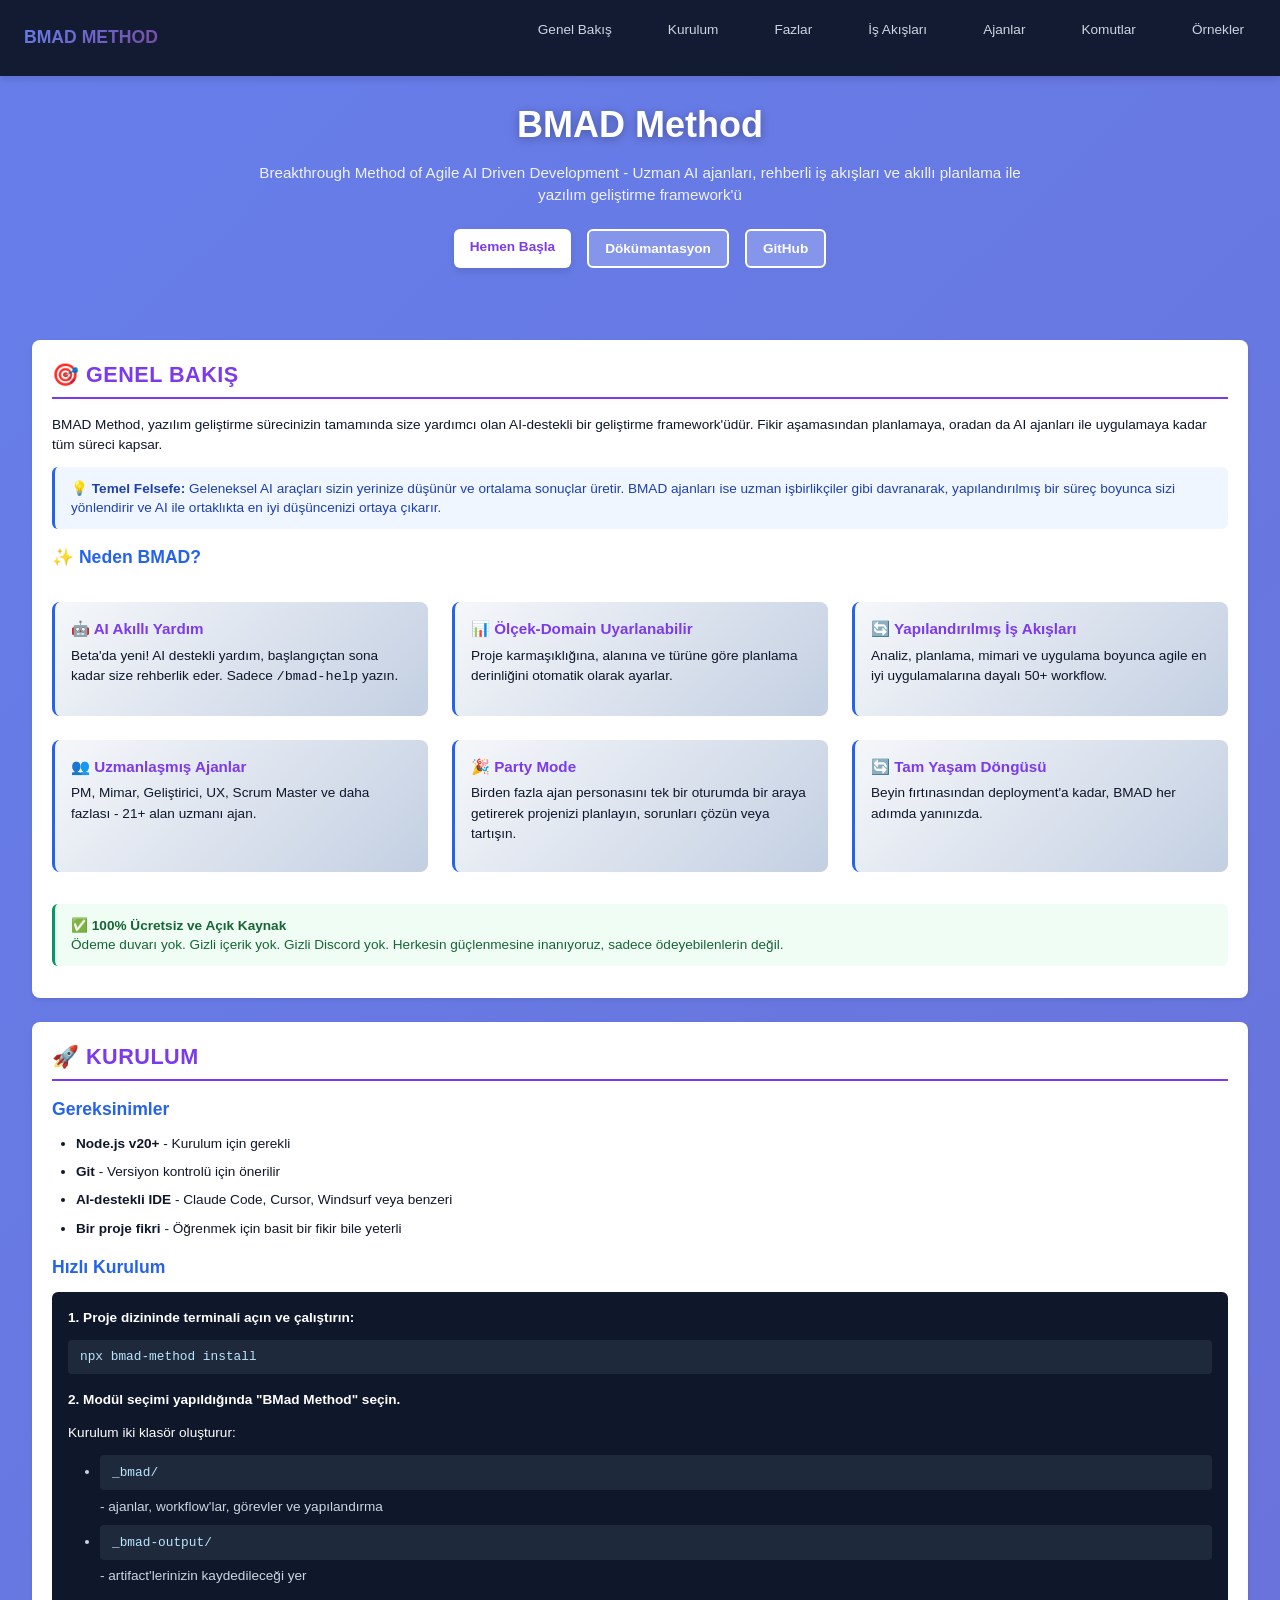
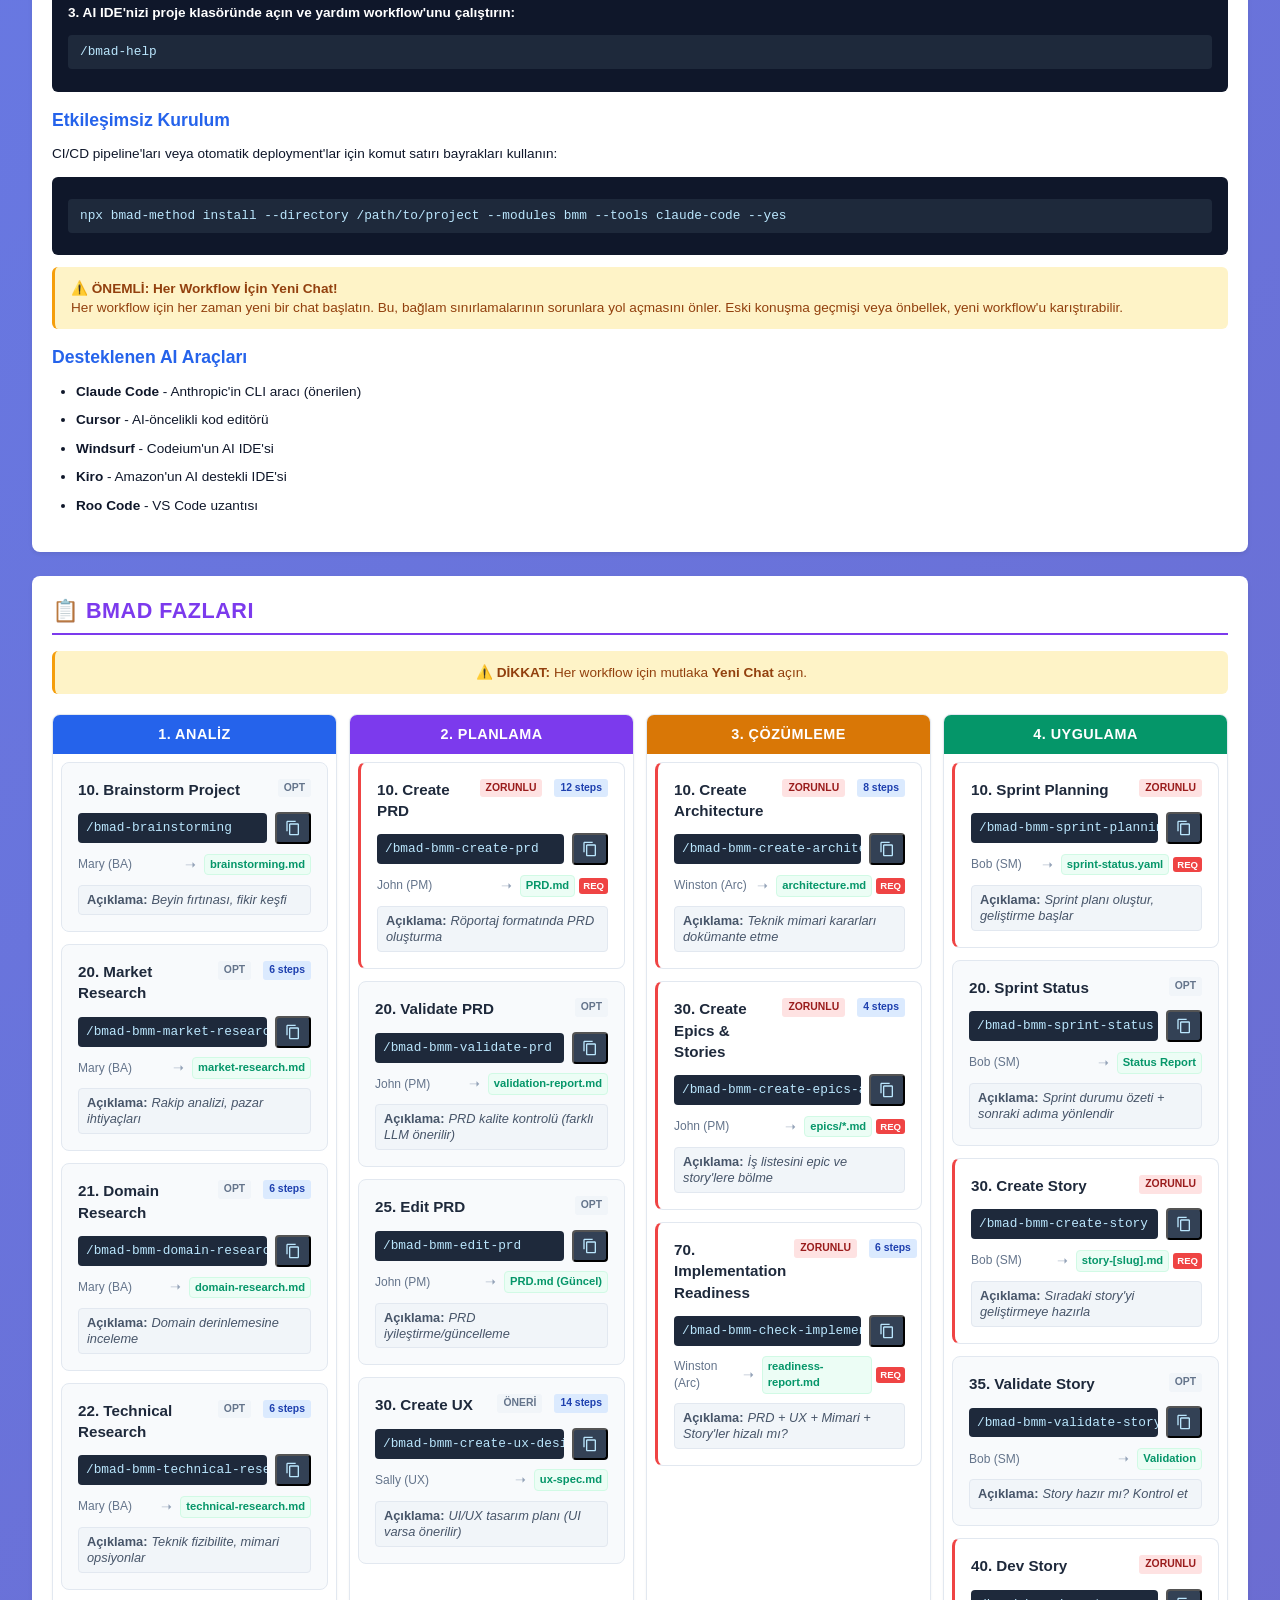
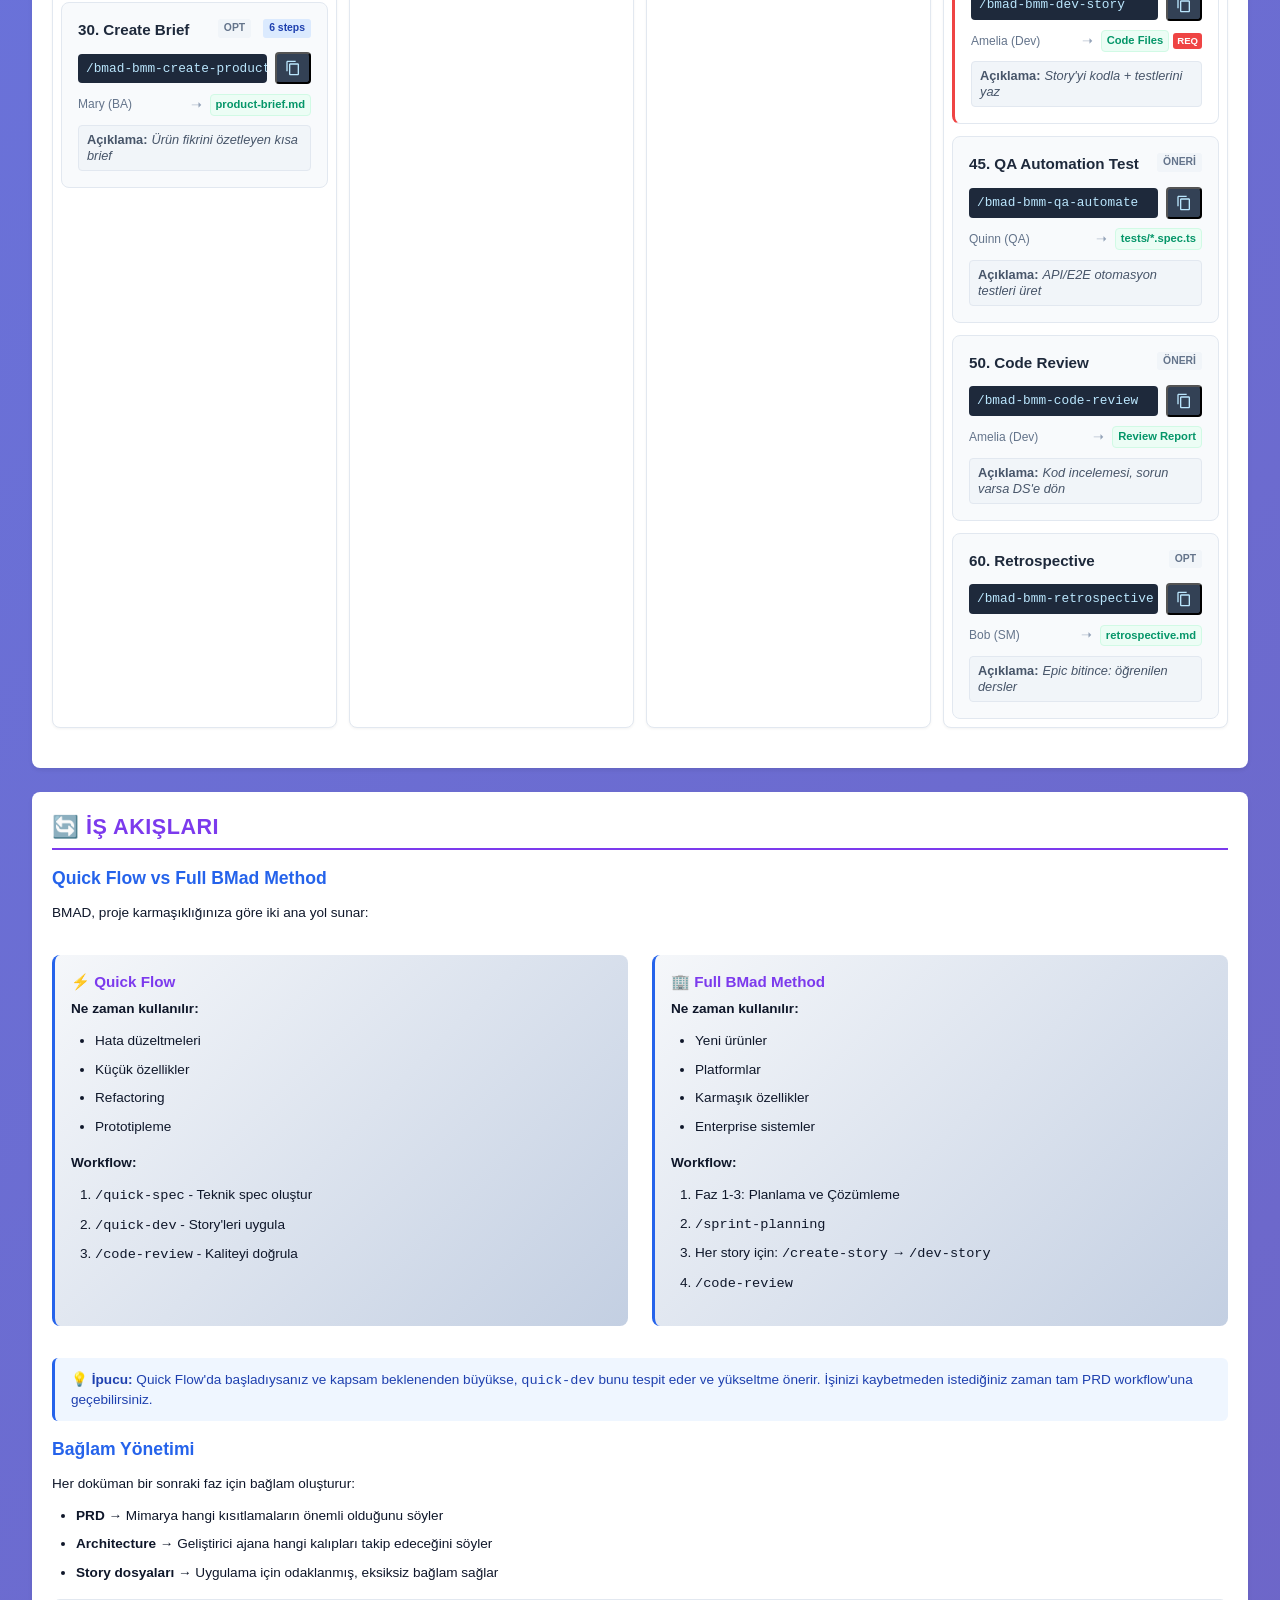
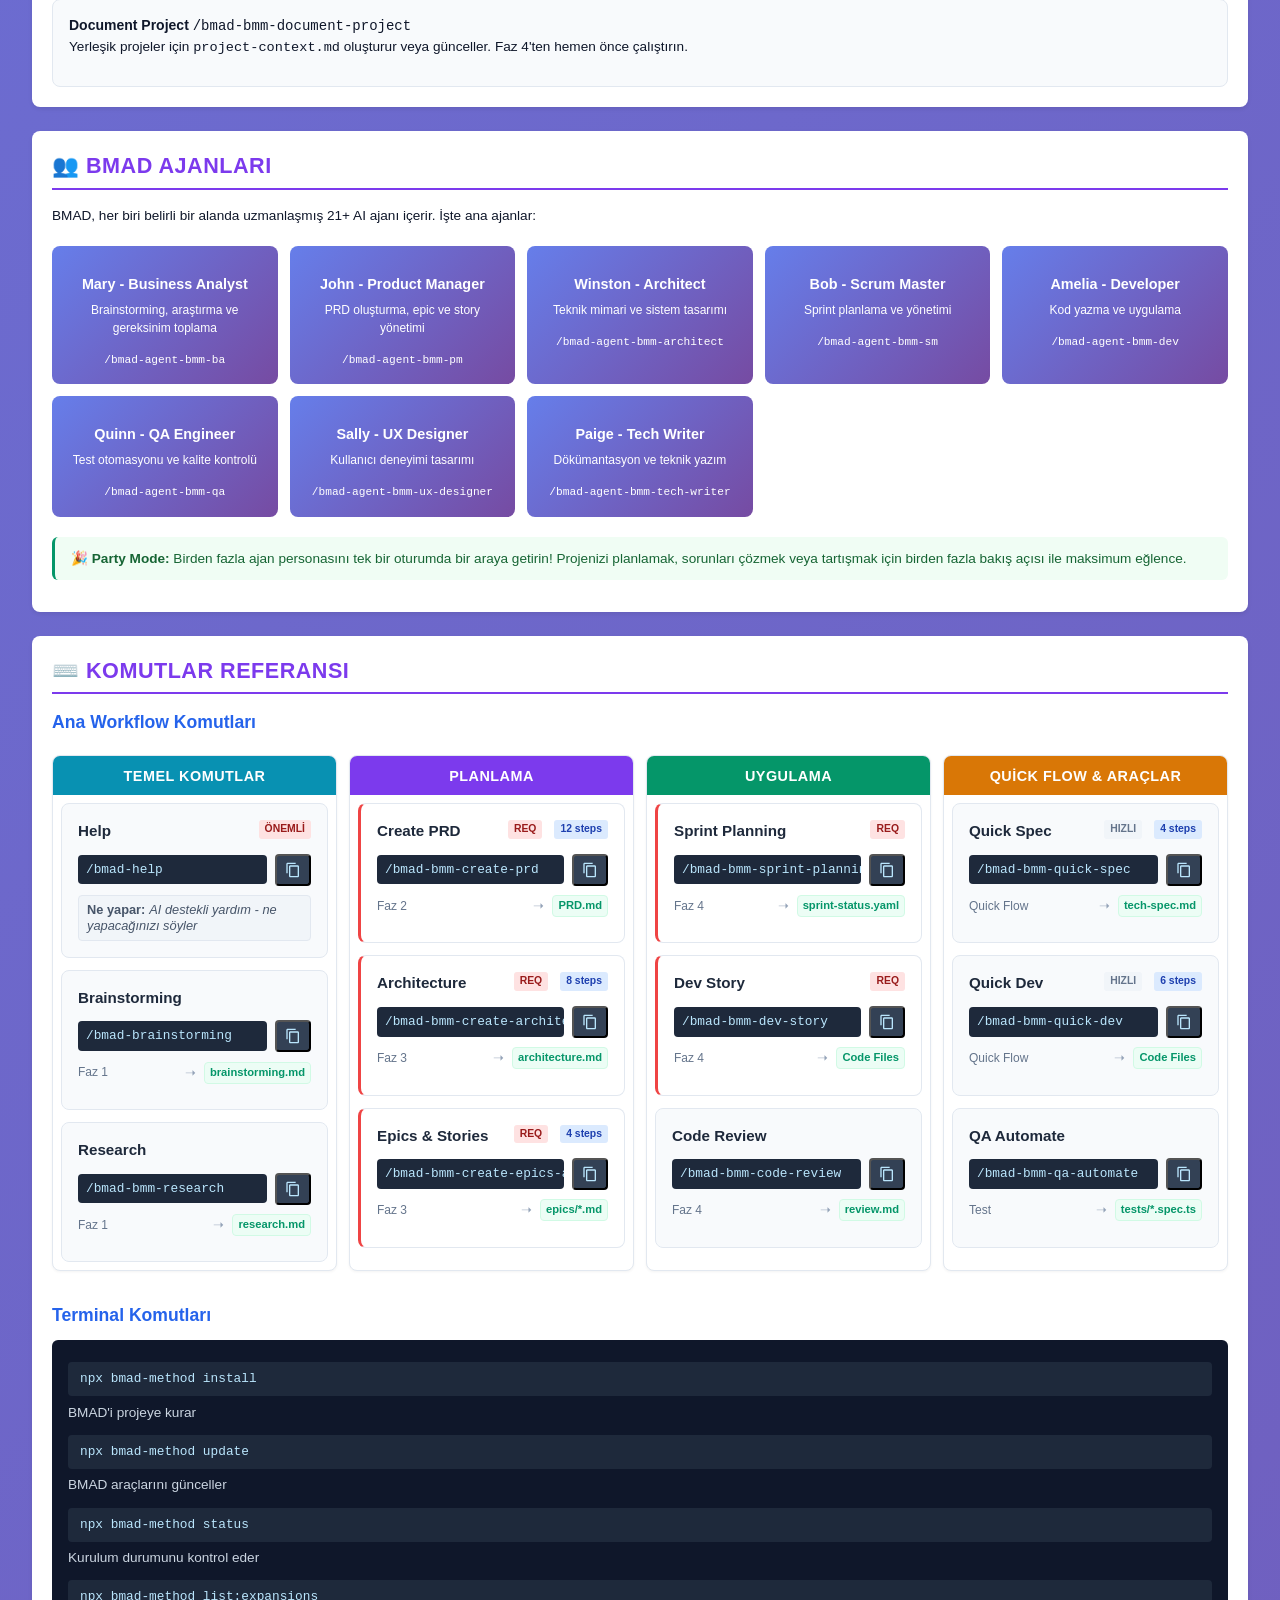
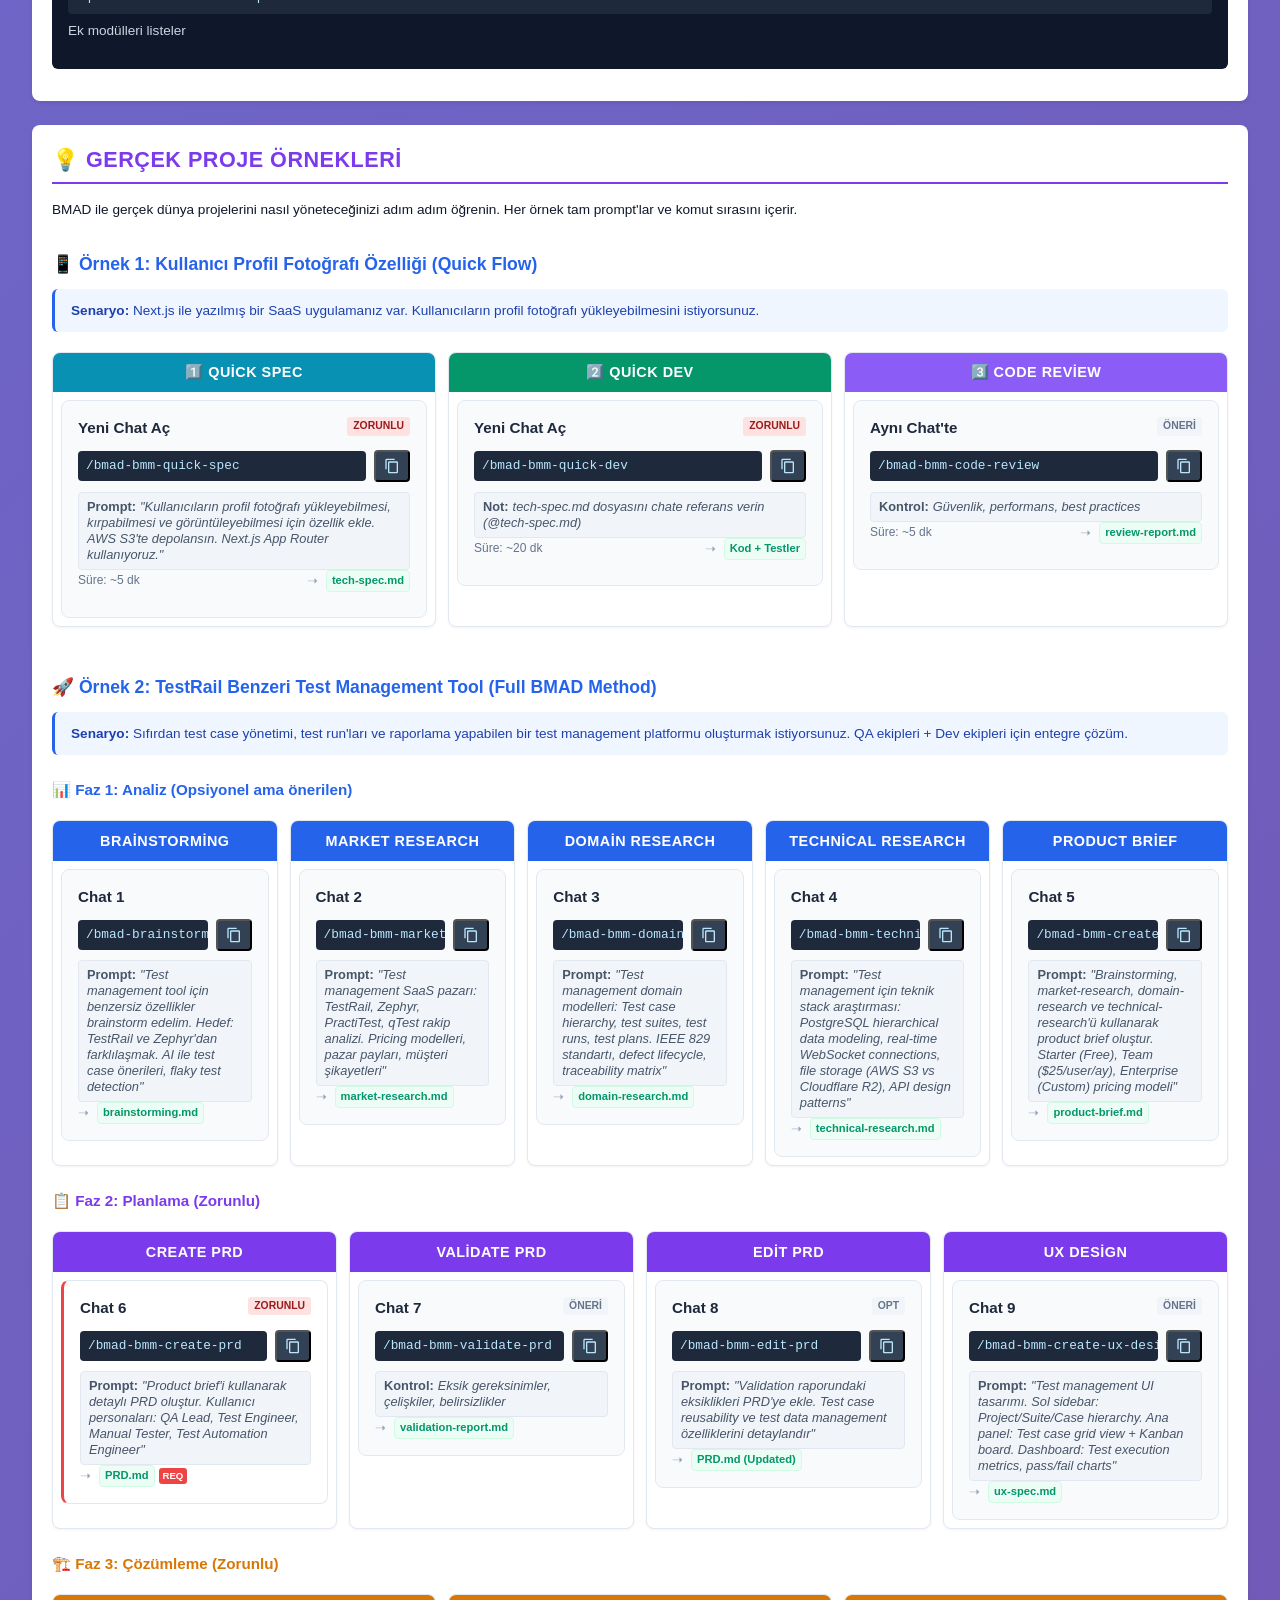
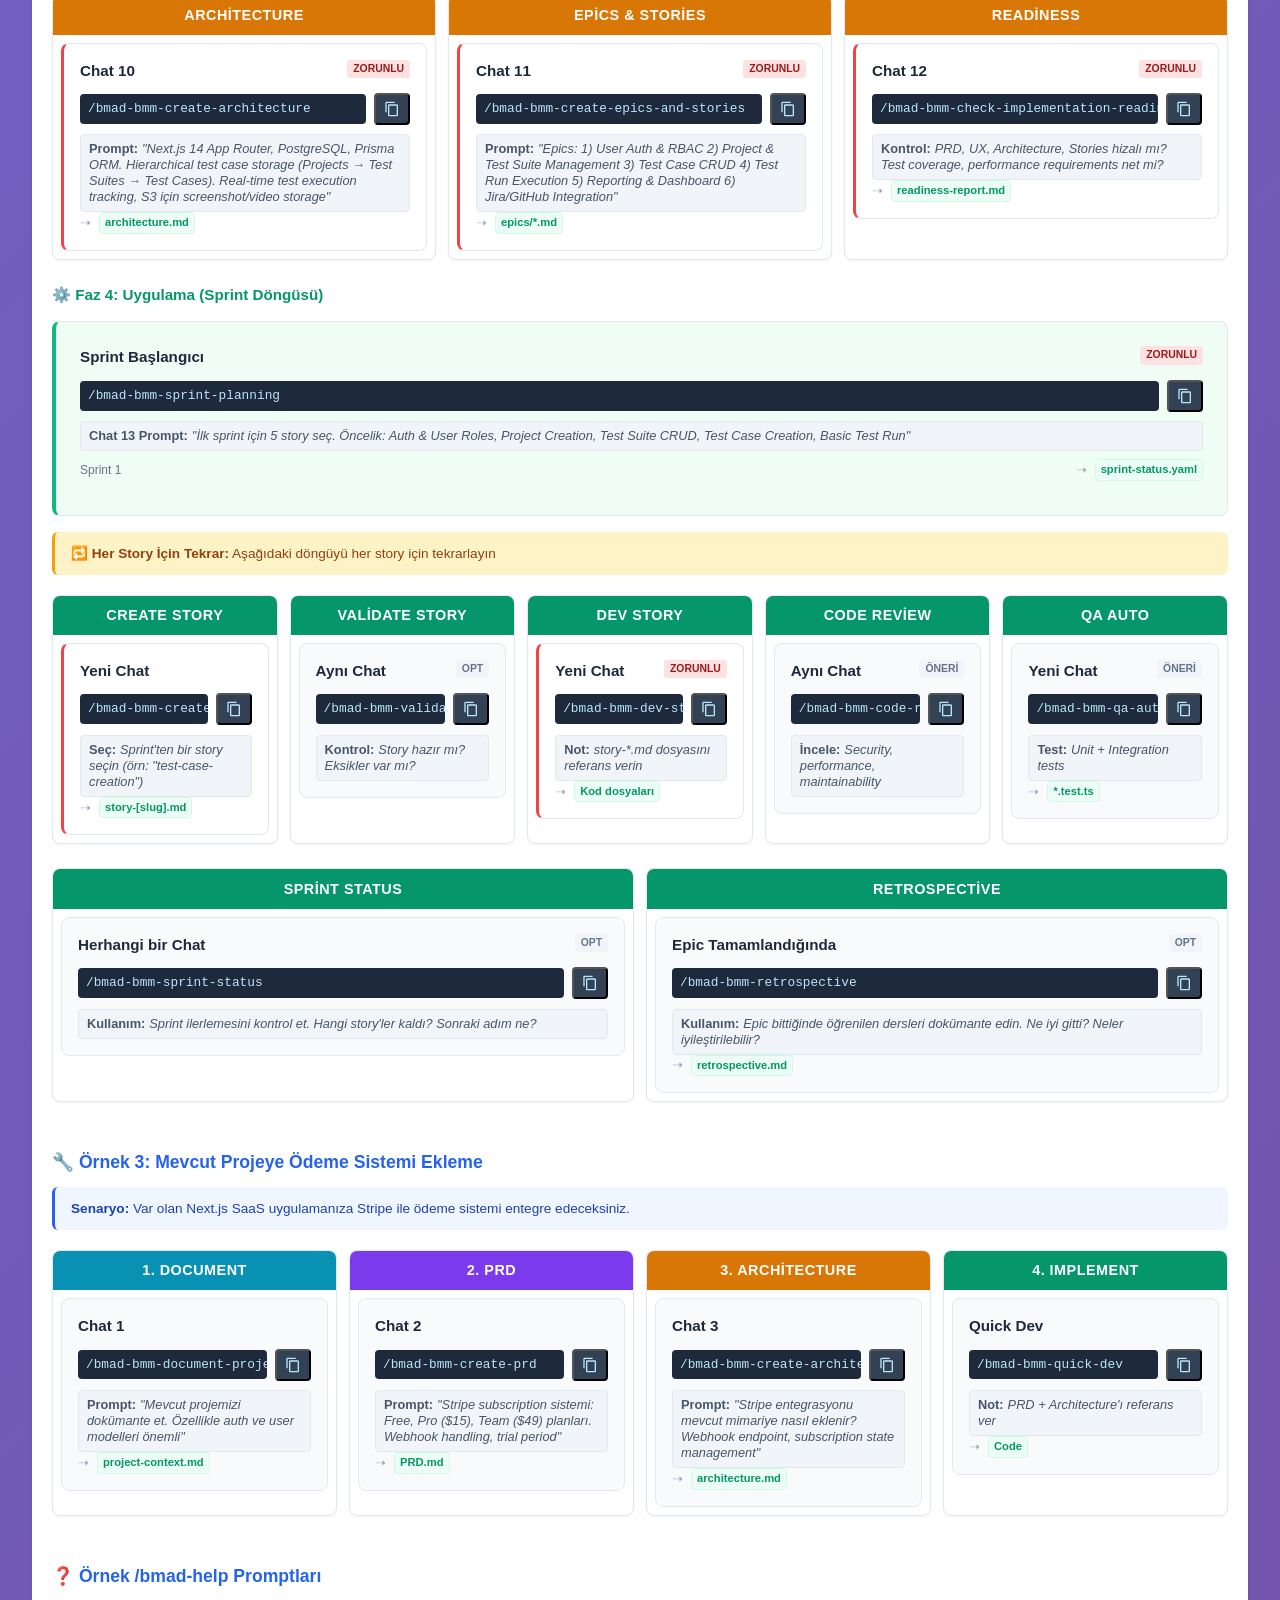
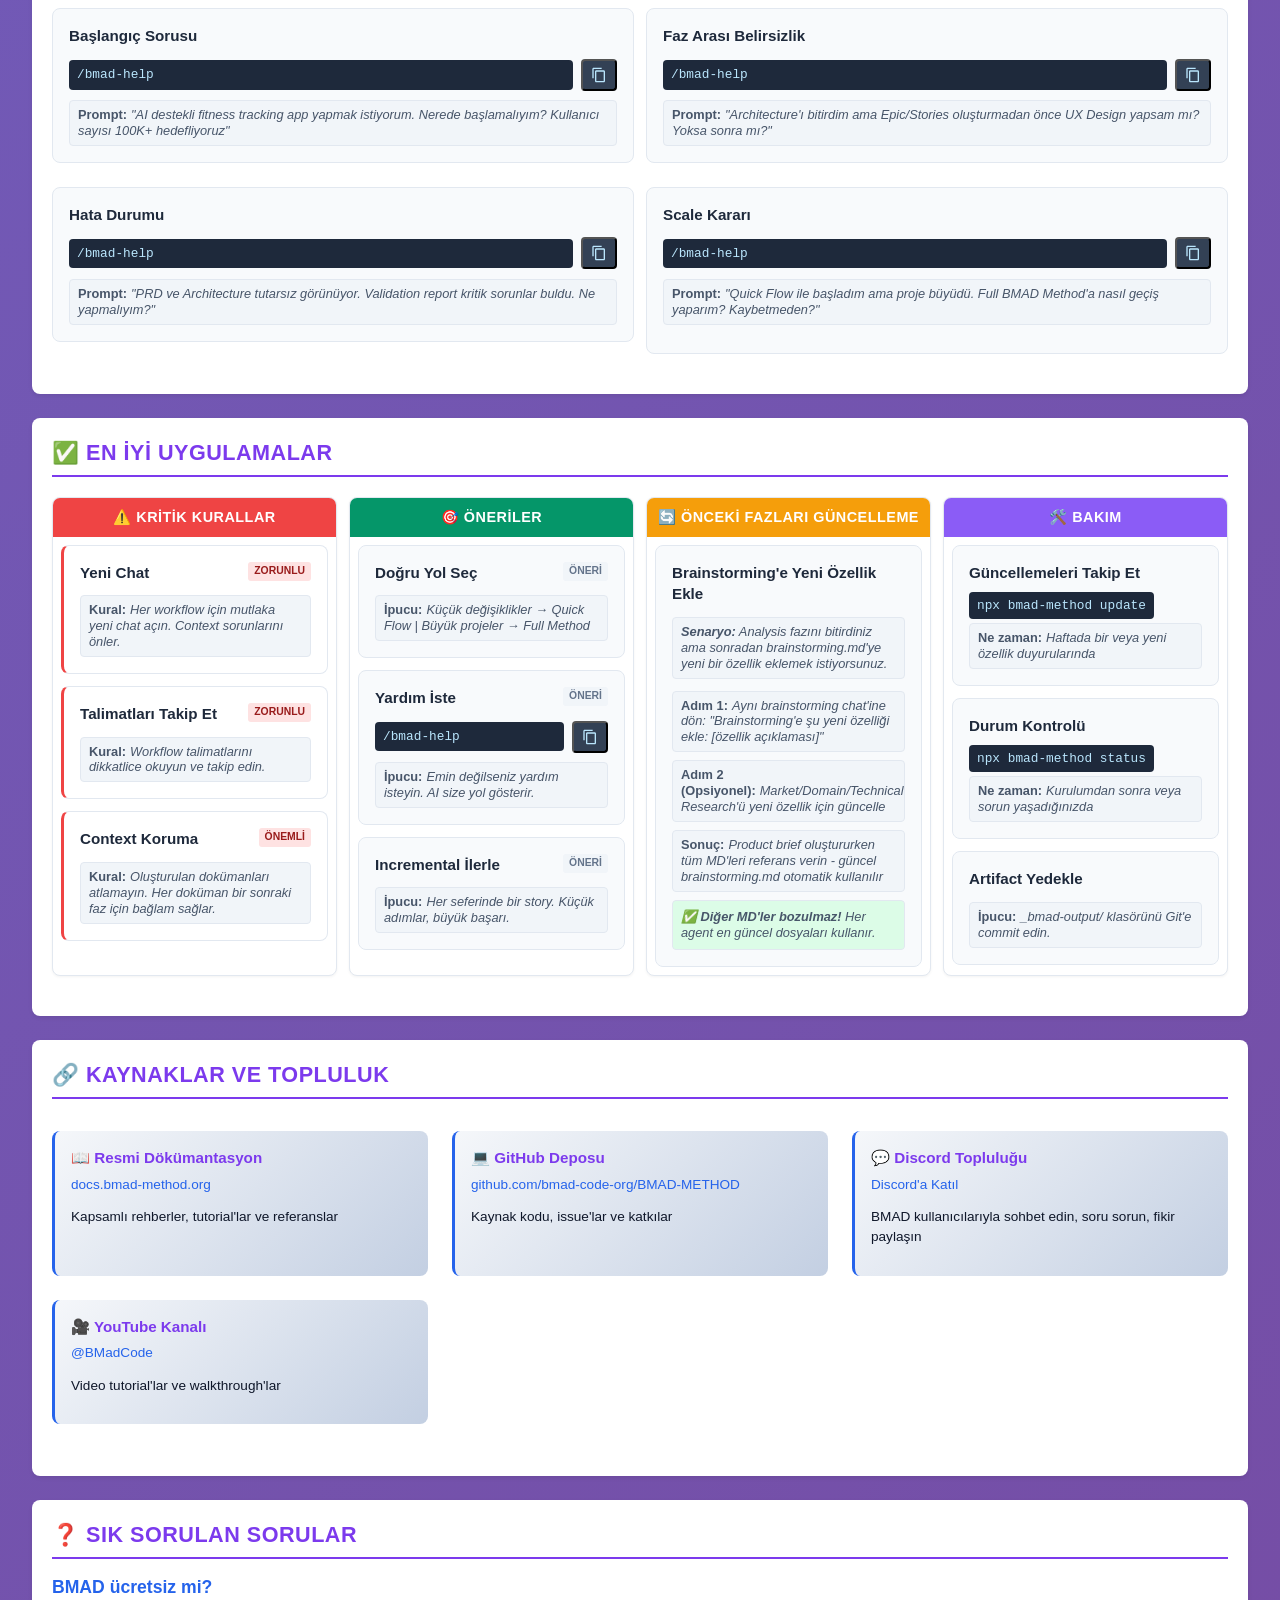
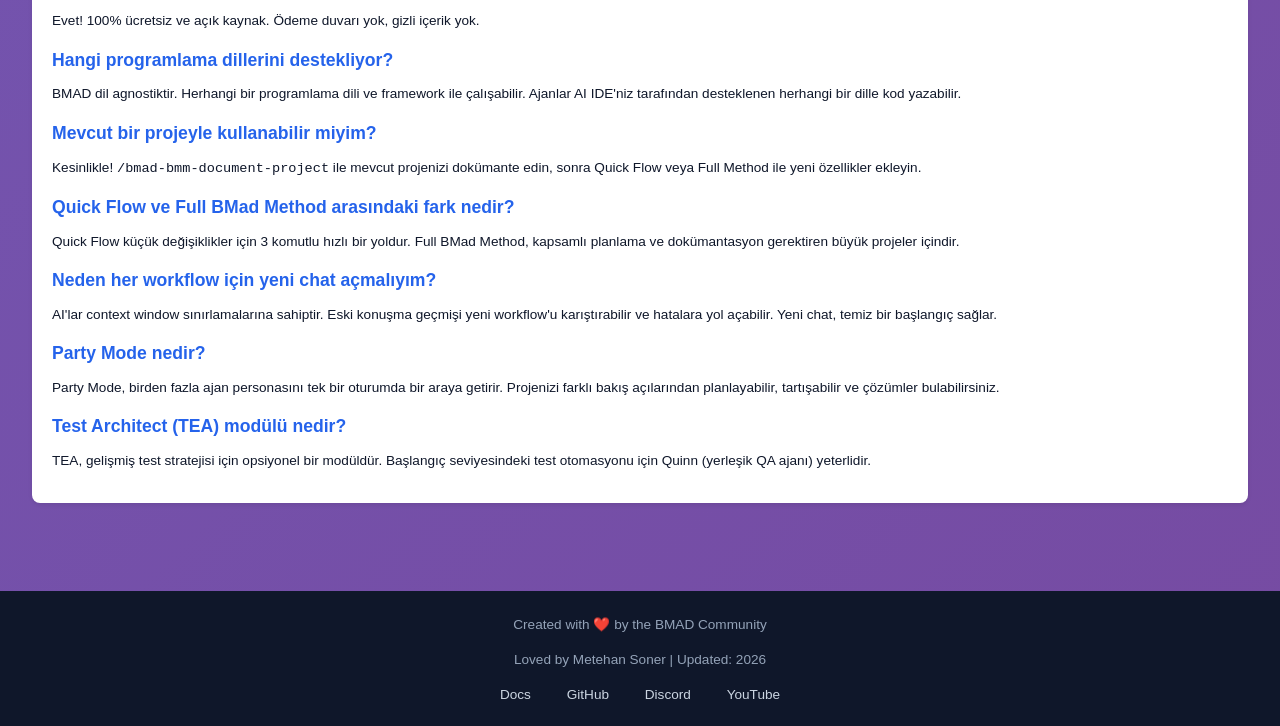
==== commit b0cbd6e5: "Add files via upload" ====
--- a/index.html
+++ b/index.html
@@ -306,10 +306,15 @@
         /* COMPACT ITEM */
         .workflow-item {
             border: 1px solid #e2e8f0;
-            border-radius: 6px;
-            margin-bottom: 0.5rem;
-            padding: 0.65rem;
+            border-radius: 8px;
+            margin-bottom: 0.75rem;
+            padding: 1rem;
             background: #f8fafc;
+            transition: all 0.2s;
+        }
+
+        .workflow-item:hover {
+            box-shadow: 0 2px 8px rgba(0, 0, 0, 0.08);
         }
 
         .workflow-item:last-child {
@@ -324,40 +329,68 @@
         .item-header {
             display: flex;
             justify-content: space-between;
-            align-items: center;
-            margin-bottom: 0.4rem;
+            align-items: flex-start;
+            margin-bottom: 0.75rem;
+            gap: 0.5rem;
         }
 
         .item-title {
             font-weight: 700;
-            font-size: 0.9rem;
-            color: #334155;
+            font-size: 0.95rem;
+            color: #1e293b;
+            flex: 1;
+        }
+
+        .item-header>span:not(.item-title) {
+            display: inline-flex;
+            gap: 0.35rem;
+            flex-shrink: 0;
+            align-items: center;
         }
 
         .cmd-wrapper {
             position: relative;
             display: flex;
             align-items: center;
-            gap: 6px;
-            margin-bottom: 0.4rem;
+            gap: 8px;
+            margin-bottom: 0.6rem;
         }
 
         .cmd {
             flex: 1;
             background: #1e293b;
             color: #bae6fd;
-            padding: 4px 6px;
+            padding: 6px 8px;
             border-radius: 4px;
             font-family: monospace;
             font-size: 0.8rem;
-            word-break: break-all;
+            white-space: nowrap;
+            overflow-x: auto;
+        }
+
+        .cmd::-webkit-scrollbar {
+            height: 4px;
+        }
+
+        .cmd::-webkit-scrollbar-track {
+            background: #0f172a;
+            border-radius: 2px;
+        }
+
+        .cmd::-webkit-scrollbar-thumb {
+            background: #475569;
+            border-radius: 2px;
+        }
+
+        .cmd::-webkit-scrollbar-thumb:hover {
+            background: #64748b;
         }
 
         .copy-icon {
             flex-shrink: 0;
-            width: 20px;
-            height: 20px;
-            padding: 4px;
+            width: auto;
+            height: auto;
+            padding: 6px 8px;
             background: #334155;
             border-radius: 4px;
             cursor: pointer;
@@ -369,7 +402,7 @@
 
         .copy-icon:hover {
             background: #475569;
-            transform: scale(1.1);
+            transform: scale(1.05);
         }
 
         .copy-icon.copied {
@@ -377,8 +410,8 @@
         }
 
         .copy-icon svg {
-            width: 12px;
-            height: 12px;
+            width: 16px;
+            height: 16px;
             fill: #bae6fd;
         }
 
@@ -421,23 +454,24 @@
         }
 
         .meta {
-            font-size: 0.7rem;
+            font-size: 0.75rem;
             color: #64748b;
             display: flex;
             justify-content: space-between;
             align-items: center;
-            margin-bottom: 0.4rem;
+            margin-bottom: 0.6rem;
         }
 
         .usage-row {
-            font-size: 0.75rem;
-            color: #4b5563;
+            font-size: 0.8rem;
+            color: #475569;
             background: #f1f5f9;
-            padding: 4px 6px;
+            padding: 6px 8px;
             border-radius: 4px;
             font-style: italic;
             border: 1px solid #e2e8f0;
             line-height: 1.25;
+            margin-top: 0.5rem;
         }
 
         .usage-label {
@@ -450,8 +484,8 @@
         .badge-req {
             background: #fee2e2;
             color: #991b1b;
-            font-size: 0.6rem;
-            padding: 1px 4px;
+            font-size: 0.65rem;
+            padding: 2px 6px;
             border-radius: 3px;
             text-transform: uppercase;
             font-weight: 700;
@@ -460,11 +494,21 @@
         .badge-opt {
             background: #f1f5f9;
             color: #64748b;
-            font-size: 0.6rem;
-            padding: 1px 4px;
+            font-size: 0.65rem;
+            padding: 2px 6px;
             border-radius: 3px;
             text-transform: uppercase;
             font-weight: 700;
+        }
+
+        .badge-steps {
+            background: #dbeafe;
+            color: #1e40af;
+            font-size: 0.65rem;
+            padding: 2px 6px;
+            border-radius: 3px;
+            font-weight: 700;
+            margin-left: 4px;
         }
 
         /* Agents Grid */
@@ -649,6 +693,231 @@
             margin: 0.5rem 0;
         }
 
+        /* Step Modal Popup */
+        .step-modal-overlay {
+            display: none;
+            position: fixed;
+            top: 0;
+            left: 0;
+            right: 0;
+            bottom: 0;
+            background: rgba(0, 0, 0, 0.75);
+            z-index: 9999;
+            backdrop-filter: blur(8px);
+        }
+
+        .step-modal-overlay.active {
+            display: flex;
+            align-items: center;
+            justify-content: center;
+            animation: fadeIn 0.3s ease;
+        }
+
+        @keyframes fadeIn {
+            from {
+                opacity: 0;
+            }
+
+            to {
+                opacity: 1;
+            }
+        }
+
+        .step-modal {
+            background: #ffffff;
+            border-radius: 16px;
+            max-width: 700px;
+            width: 90%;
+            max-height: 85vh;
+            overflow: hidden;
+            box-shadow: 0 25px 50px -12px rgba(0, 0, 0, 0.25);
+            animation: slideUp 0.4s cubic-bezier(0.16, 1, 0.3, 1);
+            display: flex;
+            flex-direction: column;
+        }
+
+        @keyframes slideUp {
+            from {
+                opacity: 0;
+                transform: translateY(30px) scale(0.95);
+            }
+
+            to {
+                opacity: 1;
+                transform: translateY(0) scale(1);
+            }
+        }
+
+        .step-modal-header {
+            background: linear-gradient(135deg, #1e293b 0%, #334155 100%);
+            color: white;
+            padding: 2rem;
+            border-bottom: 1px solid #e2e8f0;
+            display: flex;
+            justify-content: space-between;
+            align-items: center;
+            position: relative;
+            overflow: hidden;
+        }
+
+        .step-modal-header::before {
+            content: '';
+            position: absolute;
+            top: 0;
+            left: 0;
+            right: 0;
+            bottom: 0;
+            background: linear-gradient(135deg, rgba(59, 130, 246, 0.1) 0%, rgba(139, 92, 246, 0.1) 100%);
+            pointer-events: none;
+        }
+
+        .step-modal-title {
+            font-size: 1.5rem;
+            font-weight: 700;
+            margin: 0;
+            position: relative;
+            z-index: 1;
+        }
+
+        .step-modal-close {
+            background: rgba(255, 255, 255, 0.15);
+            border: none;
+            color: white;
+            width: 36px;
+            height: 36px;
+            border-radius: 8px;
+            cursor: pointer;
+            font-size: 1.5rem;
+            line-height: 1;
+            transition: all 0.2s;
+            display: flex;
+            align-items: center;
+            justify-content: center;
+            position: relative;
+            z-index: 1;
+        }
+
+        .step-modal-close:hover {
+            background: rgba(255, 255, 255, 0.25);
+            transform: scale(1.1);
+        }
+
+        .step-modal-content {
+            padding: 1.5rem;
+            overflow-y: auto;
+            flex: 1;
+            background: #f8fafc;
+        }
+
+        .step-modal-content::-webkit-scrollbar {
+            width: 8px;
+        }
+
+        .step-modal-content::-webkit-scrollbar-track {
+            background: #f1f5f9;
+        }
+
+        .step-modal-content::-webkit-scrollbar-thumb {
+            background: #cbd5e1;
+            border-radius: 4px;
+        }
+
+        .step-modal-content::-webkit-scrollbar-thumb:hover {
+            background: #94a3b8;
+        }
+
+        .step-list {
+            list-style: none;
+            padding: 0;
+            margin: 0;
+            display: grid;
+            gap: 1rem;
+        }
+
+        .step-list-item {
+            display: flex;
+            gap: 1rem;
+            padding: 1.25rem;
+            background: white;
+            border-radius: 12px;
+            border: 1px solid #e2e8f0;
+            transition: all 0.3s cubic-bezier(0.16, 1, 0.3, 1);
+            position: relative;
+            overflow: hidden;
+        }
+
+        .step-list-item::before {
+            content: '';
+            position: absolute;
+            top: 0;
+            left: 0;
+            width: 4px;
+            height: 100%;
+            background: linear-gradient(180deg, #3b82f6 0%, #8b5cf6 100%);
+            transform: scaleY(0);
+            transition: transform 0.3s ease;
+        }
+
+        .step-list-item:hover {
+            border-color: #cbd5e1;
+            box-shadow: 0 4px 12px rgba(0, 0, 0, 0.08);
+            transform: translateY(-2px);
+        }
+
+        .step-list-item:hover::before {
+            transform: scaleY(1);
+        }
+
+        .step-num {
+            background: linear-gradient(135deg, #3b82f6 0%, #8b5cf6 100%);
+            color: white;
+            min-width: 40px;
+            height: 40px;
+            border-radius: 10px;
+            display: flex;
+            align-items: center;
+            justify-content: center;
+            font-weight: 700;
+            font-size: 1rem;
+            flex-shrink: 0;
+            box-shadow: 0 4px 12px rgba(59, 130, 246, 0.3);
+        }
+
+        .step-content {
+            flex: 1;
+            display: flex;
+            flex-direction: column;
+            gap: 0.5rem;
+        }
+
+        .step-title {
+            font-size: 1rem;
+            color: #0f172a;
+            font-weight: 600;
+            line-height: 1.4;
+        }
+
+        .step-desc {
+            font-size: 0.875rem;
+            color: #64748b;
+            line-height: 1.6;
+            background: #f1f5f9;
+            padding: 0.75rem 1rem;
+            border-radius: 8px;
+            border-left: 3px solid #cbd5e1;
+        }
+
+        .badge-steps {
+            cursor: pointer;
+            transition: all 0.2s;
+        }
+
+        .badge-steps:hover {
+            background: #bfdbfe;
+            color: #1e3a8a;
+            transform: scale(1.05);
+        }
+
         /* Links */
         a {
             color: var(--primary-blue);
@@ -702,6 +971,170 @@
             }).catch(function (err) {
                 console.error('Kopyalama hatası:', err);
             });
+        }
+    </script>
+    <script>
+        // Workflow Step Detayları
+        const workflowSteps = {
+            '/bmad-bmm-market-research': [
+                { num: '1', title: 'Market Research Initialization', desc: 'Pazar araştırması başlatılır, proje bağlamı ve hedefler belirlenir' },
+                { num: '2', title: 'Customer Behavior and Segments', desc: 'Müşteri segmentleri ve davranış kalıpları analiz edilir' },
+                { num: '3', title: 'Customer Pain Points and Needs', desc: 'Müşterilerin sorunları ve ihtiyaçları derinlemesine incelenir' },
+                { num: '4', title: 'Customer Decisions and Journey', desc: 'Müşteri karar süreci ve deneyim yolculuğu haritalanır' },
+                { num: '5', title: 'Competitive Analysis', desc: 'Rakip analizi yapılır, pazar konumlandırması belirlenir' },
+                { num: '6', title: 'Research Completion', desc: 'Bulgular sentezlenir ve rapor oluşturulur' },
+            ],
+            '/bmad-bmm-domain-research': [
+                { num: '1', title: 'Domain Research Scope Confirmation', desc: 'Araştırma kapsamı ve domain alanı netleştirilir' },
+                { num: '2', title: 'Industry Analysis', desc: 'Sektör dinamikleri, trendler ve büyüme fırsatları incelenir' },
+                { num: '3', title: 'Competitive Landscape', desc: 'Rekabet ortamı ve oyuncular detaylı analiz edilir' },
+                { num: '4', title: 'Regulatory Focus', desc: 'Yasal düzenlemeler ve compliance gereksinimleri araştırılır' },
+                { num: '5', title: 'Technical Trends', desc: 'Domain\'e özgü teknik trendler ve yenilikler incelenir' },
+                { num: '6', title: 'Research Synthesis and Completion', desc: 'Tüm bulgular entegre edilir ve actionable insights çıkarılır' },
+            ],
+            '/bmad-bmm-technical-research': [
+                { num: '1', title: 'Technical Research Scope Confirmation', desc: 'Teknik araştırma kapsamı ve odak alanları belirlenir' },
+                { num: '2', title: 'Technology Stack Analysis', desc: 'Potansiyel teknoloji seçenekleri ve stack\'ler karşılaştırılır' },
+                { num: '3', title: 'Integration Patterns', desc: 'Sistem entegrasyonları ve API stratejileri araştırılır' },
+                { num: '4', title: 'Architectural Patterns', desc: 'Mimari desenler ve best practice\'ler incelenir' },
+                { num: '5', title: 'Implementation Research', desc: 'Gerçek dünya implementasyonları ve case study\'ler araştırılır' },
+                { num: '6', title: 'Technical Synthesis and Completion', desc: 'Teknik öneriler ve mimari kararlar dokümante edilir' },
+            ],
+            '/bmad-bmm-create-product-brief': [
+                { num: '1', title: 'Initialization & Setup', desc: 'Proje başlatılır, stakeholder\'lar ve bağlam netleştirilir' },
+                { num: '2', title: 'Vision & Goals', desc: 'Ürün vizyonu ve stratejik hedefler tanımlanır' },
+                { num: '3', title: 'Users & Personas', desc: 'Kullanıcı profilleri ve persona\'lar oluşturulur' },
+                { num: '4', title: 'Success Metrics', desc: 'Başarı metrikleri ve KPI\'lar belirlenir' },
+                { num: '5', title: 'Scope & Timeline', desc: 'Proje kapsamı ve zaman planı netleştirilir' },
+                { num: '6', title: 'Completion & Review', desc: 'Brief tamamlanır ve stakeholder onayı alınır' },
+            ],
+            '/bmad-bmm-create-prd': [
+                { num: '1', title: 'Initialization & Setup', desc: 'PRD süreci başlatılır, mevcut dokümanlar gözden geçirilir' },
+                { num: '2', title: 'Discovery & Context', desc: 'Problem domain ve iş bağlamı derinlemesine anlaşılır' },
+                { num: '3', title: 'Success Criteria', desc: 'Başarı kriterleri ve kabul şartları tanımlanır' },
+                { num: '4', title: 'User Journeys', desc: 'Detaylı kullanıcı senaryoları ve journey\'ler oluşturulur' },
+                { num: '5', title: 'Domain Model', desc: 'Domain modeli ve veri yapıları tasarlanır' },
+                { num: '6', title: 'Innovation & Ideas', desc: 'Yenilikçi fikirler ve farklılaştırıcı özellikler belirlenir' },
+                { num: '7', title: 'Project Type', desc: 'Proje tipi ve yaklaşım stratejisi netleştirilir' },
+                { num: '8', title: 'Requirements', desc: 'Fonksiyonel ve teknik gereksinimler detaylandırılır' },
+                { num: '9', title: 'Features', desc: 'Özellik listesi önceliklendirilir ve tanımlanır' },
+                { num: '10', title: 'Non-functional Requirements', desc: 'Performans, güvenlik ve ölçeklenebilirlik gereksinimleri belirlenir' },
+                { num: '11', title: 'Constraints & Dependencies', desc: 'Teknik ve iş kısıtları, bağımlılıklar dokümante edilir' },
+                { num: '12', title: 'Completion & Review', desc: 'PRD tamamlanır, review ve onay süreci yürütülür' },
+            ],
+            '/bmad-bmm-create-ux-design': [
+                { num: '1', title: 'UX Design Workflow Initialization', desc: 'UX tasarım süreci başlatılır, hedefler netleştirilir' },
+                { num: '2', title: 'Project Understanding', desc: 'Proje gereksinimleri ve kullanıcı ihtiyaçları anlaşılır' },
+                { num: '3', title: 'Core Experience Definition', desc: 'Temel kullanıcı deneyimi ve etkileşim modeli tanımlanır' },
+                { num: '4', title: 'Desired Emotional Response', desc: 'Hedef duygusal tepki ve kullanıcı hissi tasarlanır' },
+                { num: '5', title: 'UX Pattern Analysis & Inspiration', desc: 'UX pattern\'leri araştırılır, inspirasyon kaynakları incelenir' },
+                { num: '6', title: 'Design System Choice', desc: 'Tasarım sistemi ve stil kılavuzu seçilir/oluşturulur' },
+                { num: '7', title: 'Defining Core Experience', desc: 'Çekirdek deneyim akışları detaylandırılır' },
+                { num: '8', title: 'Visual Foundation', desc: 'Görsel temeller, renk paleti ve tipografi belirlenir' },
+                { num: '9', title: 'Design Direction Mockups', desc: 'Tasarım yönünü gösteren mockup\'lar oluşturulur' },
+                { num: '10', title: 'User Journey Flows', desc: 'Detaylı kullanıcı akış diyagramları çizilir' },
+                { num: '11', title: 'Component Strategy', desc: 'UI component stratejisi ve kütüphanesi tasarlanır' },
+                { num: '12', title: 'UX Consistency Patterns', desc: 'Tutarlılık pattern\'leri ve kılavuzları oluşturulur' },
+                { num: '13', title: 'Responsive Design & Accessibility', desc: 'Responsive davranış ve erişilebilirlik standartları tanımlanır' },
+                { num: '14', title: 'Workflow Completion', desc: 'UX tasarım dokümantasyonu tamamlanır ve teslim edilir' },
+            ],
+            '/bmad-bmm-create-architecture': [
+                { num: '1', title: 'Architecture Workflow Initialization', desc: 'Mimari tasarım süreci başlatılır, hedefler belirlenir' },
+                { num: '2', title: 'Project Context Analysis', desc: 'Proje bağlamı, kısıtlar ve gereksinimler analiz edilir' },
+                { num: '3', title: 'Starter Template Evaluation', desc: 'Başlangıç template\'leri ve boilerplate\'ler değerlendirilir' },
+                { num: '4', title: 'Core Architectural Decisions', desc: 'Kritik mimari kararlar alınır ve dokümante edilir' },
+                { num: '5', title: 'Implementation Patterns & Consistency Rules', desc: 'Uygulama pattern\'leri ve tutarlılık kuralları tanımlanır' },
+                { num: '6', title: 'Project Structure & Boundaries', desc: 'Proje yapısı ve modül sınırları tasarlanır' },
+                { num: '7', title: 'Architecture Validation & Completion', desc: 'Mimari tasarım doğrulanır ve test edilir' },
+                { num: '8', title: 'Architecture Completion & Handoff', desc: 'Mimari doküman tamamlanır, geliştirme ekibine devredilir' },
+            ],
+            '/bmad-bmm-create-epics-and-stories': [
+                { num: '1', title: 'Validate Prerequisites', desc: 'PRD, Architecture ve UX dokümanları kontrol edilir' },
+                { num: '2', title: 'Design Epics', desc: 'Epic\'ler oluşturulur, kullanıcı değer akışlarına göre organize edilir' },
+                { num: '3', title: 'Create Stories', desc: 'Detaylı user story\'ler yazılır, kabul kriterleri tanımlanır' },
+                { num: '4', title: 'Final Validation', desc: 'Story\'ler gözden geçirilir, eksikler tamamlanır' },
+            ],
+            '/bmad-bmm-check-implementation-readiness': [
+                { num: '1', title: 'Document Discovery', desc: 'Tüm proje dokümanları toplanır ve envantere alınır' },
+                { num: '2', title: 'PRD Analysis', desc: 'PRD detaylı incelenir, eksikler belirlenir' },
+                { num: '3', title: 'Epic Coverage Validation', desc: 'Epic\'lerin PRD\'yi kapsama durumu değerlendirilir' },
+                { num: '4', title: 'UX Alignment', desc: 'UX tasarımın gereksinimlerle uyumu kontrol edilir' },
+                { num: '5', title: 'Epic Quality Review', desc: 'Epic ve story kalitesi adversarial olarak gözden geçirilir' },
+                { num: '6', title: 'Final Assessment', desc: 'Genel hazırlık durumu değerlendirilir ve rapor oluşturulur' },
+            ],
+            '/bmad-bmm-quick-spec': [
+                { num: '1', title: 'Analyze Requirement Delta', desc: 'Gereksinim farkı ve değişiklikler analiz edilir' },
+                { num: '2', title: 'Map Technical Constraints & Anchor Points', desc: 'Teknik kısıtlar ve referans noktaları haritalanır' },
+                { num: '3', title: 'Generate Implementation Plan', desc: 'Detaylı uygulama planı ve teknik spec oluşturulur' },
+                { num: '4', title: 'Review & Finalize', desc: 'Spec gözden geçirilir ve implementasyona hazır hale getirilir' },
+            ],
+            '/bmad-bmm-quick-dev': [
+                { num: '1', title: 'Mode Detection', desc: 'Çalışma modu belirlenir (spec-based veya direct)' },
+                { num: '2', title: 'Context Gathering (Direct Mode)', desc: 'Bağlam toplanır, mevcut kod incelenir' },
+                { num: '3', title: 'Execute Implementation', desc: 'Kod yazılır, özellik implement edilir' },
+                { num: '4', title: 'Self-Check', desc: 'Kendi kendine test ve kontrol yapılır' },
+                { num: '5', title: 'Adversarial Code Review', desc: 'Kod adversarial review sürecinden geçirilir' },
+                { num: '6', title: 'Resolve Findings', desc: 'Bulunan sorunlar düzeltilir ve finalize edilir' },
+            ],
+        };
+
+        function showStepModal(workflowCommand, workflowTitle) {
+            const steps = workflowSteps[workflowCommand];
+            if (!steps) {
+                console.error('Steps not found for:', workflowCommand);
+                return;
+            }
+
+            // Modal HTML'i oluştur
+            const modalHTML = `
+                <div class="step-modal-overlay active" id="stepModal" onclick="closeStepModal(event)">
+                    <div class="step-modal" onclick="event.stopPropagation()">
+                        <div class="step-modal-header">
+                            <h3 class="step-modal-title">${workflowTitle}</h3>
+                            <button class="step-modal-close" onclick="closeStepModal()">&times;</button>
+                        </div>
+                        <div class="step-modal-content">
+                            <ul class="step-list">
+                                ${steps.map(step => `
+                                    <li class="step-list-item">
+                                        <div class="step-num">${step.num}</div>
+                                        <div class="step-content">
+                                            <div class="step-title">${step.title}</div>
+                                            <div class="step-desc">${step.desc}</div>
+                                        </div>
+                                    </li>
+                                `).join('')}
+                            </ul>
+                        </div>
+                    </div>
+                </div>
+            `;
+
+            // Modal'ı DOM'a ekle
+            const modalContainer = document.createElement('div');
+            modalContainer.innerHTML = modalHTML;
+            document.body.appendChild(modalContainer.firstElementChild);
+
+            // ESC tuşu ile kapatma
+            document.addEventListener('keydown', handleEscKey);
+        }
+
+        function closeStepModal(event) {
+            // Eğer overlay'e tıklandıysa veya X butonuna tıklandıysa
+            if (!event || event.target.id === 'stepModal' || event.target.closest('.step-modal-close')) {
+                const modal = document.getElementById('stepModal');
+                if (modal) {
+                    modal.classList.remove('active');
+                    setTimeout(() => modal.remove(), 200);
+                }
+                document.removeEventListener('keydown', handleEscKey);
+            }
+        }
+
+        function handleEscKey(event) {
+            if (event.key === 'Escape') {
+                closeStepModal();
+            }
         }
     </script>
 </head>
@@ -860,8 +1293,12 @@
                                     class="badge-opt">OPT</span></div>
                             <div class="cmd-wrapper">
                                 <code class="cmd">/bmad-brainstorming</code>
-                                <button class="copy-icon" onclick="copyCommand(this, '/bmad-brainstorming')" title="Kopyala">
-                                    <svg viewBox="0 0 24 24"><path d="M16 1H4c-1.1 0-2 .9-2 2v14h2V3h12V1zm3 4H8c-1.1 0-2 .9-2 2v14c0 1.1.9 2 2 2h11c1.1 0 2-.9 2-2V7c0-1.1-.9-2-2-2zm0 16H8V7h11v14z"/></svg>
+                                <button class="copy-icon" onclick="copyCommand(this, '/bmad-brainstorming')"
+                                    title="Kopyala">
+                                    <svg viewBox="0 0 24 24">
+                                        <path
+                                            d="M16 1H4c-1.1 0-2 .9-2 2v14h2V3h12V1zm3 4H8c-1.1 0-2 .9-2 2v14c0 1.1.9 2 2 2h11c1.1 0 2-.9 2-2V7c0-1.1-.9-2-2-2zm0 16H8V7h11v14z" />
+                                    </svg>
                                 </button>
                             </div>
                             <div class="meta"><span>Mary (BA)</span>
@@ -873,11 +1310,17 @@
                         </div>
                         <div class="workflow-item">
                             <div class="item-header"><span class="item-title">20. Market Research</span><span
-                                    class="badge-opt">OPT</span></div>
+                                    class="badge-opt">OPT</span><span class="badge-steps"
+                                    onclick="showStepModal('/bmad-bmm-market-research', 'Market Research')">6
+                                    steps</span></div>
                             <div class="cmd-wrapper">
                                 <code class="cmd">/bmad-bmm-market-research</code>
-                                <button class="copy-icon" onclick="copyCommand(this, '/bmad-bmm-market-research')" title="Kopyala">
-                                    <svg viewBox="0 0 24 24"><path d="M16 1H4c-1.1 0-2 .9-2 2v14h2V3h12V1zm3 4H8c-1.1 0-2 .9-2 2v14c0 1.1.9 2 2 2h11c1.1 0 2-.9 2-2V7c0-1.1-.9-2-2-2zm0 16H8V7h11v14z"/></svg>
+                                <button class="copy-icon" onclick="copyCommand(this, '/bmad-bmm-market-research')"
+                                    title="Kopyala">
+                                    <svg viewBox="0 0 24 24">
+                                        <path
+                                            d="M16 1H4c-1.1 0-2 .9-2 2v14h2V3h12V1zm3 4H8c-1.1 0-2 .9-2 2v14c0 1.1.9 2 2 2h11c1.1 0 2-.9 2-2V7c0-1.1-.9-2-2-2zm0 16H8V7h11v14z" />
+                                    </svg>
                                 </button>
                             </div>
                             <div class="meta"><span>Mary (BA)</span>
@@ -889,11 +1332,17 @@
                         </div>
                         <div class="workflow-item">
                             <div class="item-header"><span class="item-title">21. Domain Research</span><span
-                                    class="badge-opt">OPT</span></div>
+                                    class="badge-opt">OPT</span><span class="badge-steps"
+                                    onclick="showStepModal('/bmad-bmm-domain-research', 'Domain Research')">6
+                                    steps</span></div>
                             <div class="cmd-wrapper">
                                 <code class="cmd">/bmad-bmm-domain-research</code>
-                                <button class="copy-icon" onclick="copyCommand(this, '/bmad-bmm-domain-research')" title="Kopyala">
-                                    <svg viewBox="0 0 24 24"><path d="M16 1H4c-1.1 0-2 .9-2 2v14h2V3h12V1zm3 4H8c-1.1 0-2 .9-2 2v14c0 1.1.9 2 2 2h11c1.1 0 2-.9 2-2V7c0-1.1-.9-2-2-2zm0 16H8V7h11v14z"/></svg>
+                                <button class="copy-icon" onclick="copyCommand(this, '/bmad-bmm-domain-research')"
+                                    title="Kopyala">
+                                    <svg viewBox="0 0 24 24">
+                                        <path
+                                            d="M16 1H4c-1.1 0-2 .9-2 2v14h2V3h12V1zm3 4H8c-1.1 0-2 .9-2 2v14c0 1.1.9 2 2 2h11c1.1 0 2-.9 2-2V7c0-1.1-.9-2-2-2zm0 16H8V7h11v14z" />
+                                    </svg>
                                 </button>
                             </div>
                             <div class="meta"><span>Mary (BA)</span>
@@ -905,11 +1354,17 @@
                         </div>
                         <div class="workflow-item">
                             <div class="item-header"><span class="item-title">22. Technical Research</span><span
-                                    class="badge-opt">OPT</span></div>
+                                    class="badge-opt">OPT</span><span class="badge-steps"
+                                    onclick="showStepModal('/bmad-bmm-technical-research', 'Technical Research')">6
+                                    steps</span></div>
                             <div class="cmd-wrapper">
                                 <code class="cmd">/bmad-bmm-technical-research</code>
-                                <button class="copy-icon" onclick="copyCommand(this, '/bmad-bmm-technical-research')" title="Kopyala">
-                                    <svg viewBox="0 0 24 24"><path d="M16 1H4c-1.1 0-2 .9-2 2v14h2V3h12V1zm3 4H8c-1.1 0-2 .9-2 2v14c0 1.1.9 2 2 2h11c1.1 0 2-.9 2-2V7c0-1.1-.9-2-2-2zm0 16H8V7h11v14z"/></svg>
+                                <button class="copy-icon" onclick="copyCommand(this, '/bmad-bmm-technical-research')"
+                                    title="Kopyala">
+                                    <svg viewBox="0 0 24 24">
+                                        <path
+                                            d="M16 1H4c-1.1 0-2 .9-2 2v14h2V3h12V1zm3 4H8c-1.1 0-2 .9-2 2v14c0 1.1.9 2 2 2h11c1.1 0 2-.9 2-2V7c0-1.1-.9-2-2-2zm0 16H8V7h11v14z" />
+                                    </svg>
                                 </button>
                             </div>
                             <div class="meta"><span>Mary (BA)</span>
@@ -921,11 +1376,17 @@
                         </div>
                         <div class="workflow-item">
                             <div class="item-header"><span class="item-title">30. Create Brief</span><span
-                                    class="badge-opt">OPT</span></div>
+                                    class="badge-opt">OPT</span><span class="badge-steps"
+                                    onclick="showStepModal('/bmad-bmm-create-product-brief', 'Create Product Brief')">6
+                                    steps</span></div>
                             <div class="cmd-wrapper">
                                 <code class="cmd">/bmad-bmm-create-product-brief</code>
-                                <button class="copy-icon" onclick="copyCommand(this, '/bmad-bmm-create-product-brief')" title="Kopyala">
-                                    <svg viewBox="0 0 24 24"><path d="M16 1H4c-1.1 0-2 .9-2 2v14h2V3h12V1zm3 4H8c-1.1 0-2 .9-2 2v14c0 1.1.9 2 2 2h11c1.1 0 2-.9 2-2V7c0-1.1-.9-2-2-2zm0 16H8V7h11v14z"/></svg>
+                                <button class="copy-icon" onclick="copyCommand(this, '/bmad-bmm-create-product-brief')"
+                                    title="Kopyala">
+                                    <svg viewBox="0 0 24 24">
+                                        <path
+                                            d="M16 1H4c-1.1 0-2 .9-2 2v14h2V3h12V1zm3 4H8c-1.1 0-2 .9-2 2v14c0 1.1.9 2 2 2h11c1.1 0 2-.9 2-2V7c0-1.1-.9-2-2-2zm0 16H8V7h11v14z" />
+                                    </svg>
                                 </button>
                             </div>
                             <div class="meta"><span>Mary (BA)</span>
@@ -944,11 +1405,16 @@
                     <div class="phase-content">
                         <div class="workflow-item required">
                             <div class="item-header"><span class="item-title">10. Create PRD</span><span
-                                    class="badge-req">ZORUNLU</span></div>
+                                    class="badge-req">ZORUNLU</span><span class="badge-steps"
+                                    onclick="showStepModal('/bmad-bmm-create-prd', 'Create PRD')">12 steps</span></div>
                             <div class="cmd-wrapper">
                                 <code class="cmd">/bmad-bmm-create-prd</code>
-                                <button class="copy-icon" onclick="copyCommand(this, '/bmad-bmm-create-prd')" title="Kopyala">
-                                    <svg viewBox="0 0 24 24"><path d="M16 1H4c-1.1 0-2 .9-2 2v14h2V3h12V1zm3 4H8c-1.1 0-2 .9-2 2v14c0 1.1.9 2 2 2h11c1.1 0 2-.9 2-2V7c0-1.1-.9-2-2-2zm0 16H8V7h11v14z"/></svg>
+                                <button class="copy-icon" onclick="copyCommand(this, '/bmad-bmm-create-prd')"
+                                    title="Kopyala">
+                                    <svg viewBox="0 0 24 24">
+                                        <path
+                                            d="M16 1H4c-1.1 0-2 .9-2 2v14h2V3h12V1zm3 4H8c-1.1 0-2 .9-2 2v14c0 1.1.9 2 2 2h11c1.1 0 2-.9 2-2V7c0-1.1-.9-2-2-2zm0 16H8V7h11v14z" />
+                                    </svg>
                                 </button>
                             </div>
                             <div class="meta"><span>John (PM)</span>
@@ -963,8 +1429,12 @@
                                     class="badge-opt">OPT</span></div>
                             <div class="cmd-wrapper">
                                 <code class="cmd">/bmad-bmm-validate-prd</code>
-                                <button class="copy-icon" onclick="copyCommand(this, '/bmad-bmm-validate-prd')" title="Kopyala">
-                                    <svg viewBox="0 0 24 24"><path d="M16 1H4c-1.1 0-2 .9-2 2v14h2V3h12V1zm3 4H8c-1.1 0-2 .9-2 2v14c0 1.1.9 2 2 2h11c1.1 0 2-.9 2-2V7c0-1.1-.9-2-2-2zm0 16H8V7h11v14z"/></svg>
+                                <button class="copy-icon" onclick="copyCommand(this, '/bmad-bmm-validate-prd')"
+                                    title="Kopyala">
+                                    <svg viewBox="0 0 24 24">
+                                        <path
+                                            d="M16 1H4c-1.1 0-2 .9-2 2v14h2V3h12V1zm3 4H8c-1.1 0-2 .9-2 2v14c0 1.1.9 2 2 2h11c1.1 0 2-.9 2-2V7c0-1.1-.9-2-2-2zm0 16H8V7h11v14z" />
+                                    </svg>
                                 </button>
                             </div>
                             <div class="meta"><span>John (PM)</span>
@@ -979,8 +1449,12 @@
                                     class="badge-opt">OPT</span></div>
                             <div class="cmd-wrapper">
                                 <code class="cmd">/bmad-bmm-edit-prd</code>
-                                <button class="copy-icon" onclick="copyCommand(this, '/bmad-bmm-edit-prd')" title="Kopyala">
-                                    <svg viewBox="0 0 24 24"><path d="M16 1H4c-1.1 0-2 .9-2 2v14h2V3h12V1zm3 4H8c-1.1 0-2 .9-2 2v14c0 1.1.9 2 2 2h11c1.1 0 2-.9 2-2V7c0-1.1-.9-2-2-2zm0 16H8V7h11v14z"/></svg>
+                                <button class="copy-icon" onclick="copyCommand(this, '/bmad-bmm-edit-prd')"
+                                    title="Kopyala">
+                                    <svg viewBox="0 0 24 24">
+                                        <path
+                                            d="M16 1H4c-1.1 0-2 .9-2 2v14h2V3h12V1zm3 4H8c-1.1 0-2 .9-2 2v14c0 1.1.9 2 2 2h11c1.1 0 2-.9 2-2V7c0-1.1-.9-2-2-2zm0 16H8V7h11v14z" />
+                                    </svg>
                                 </button>
                             </div>
                             <div class="meta"><span>John (PM)</span>
@@ -992,11 +1466,17 @@
                         </div>
                         <div class="workflow-item">
                             <div class="item-header"><span class="item-title">30. Create UX</span><span
-                                    class="badge-opt">ÖNERİ</span></div>
+                                    class="badge-opt">ÖNERİ</span><span class="badge-steps"
+                                    onclick="showStepModal('/bmad-bmm-create-ux-design', 'Create UX Design')">14
+                                    steps</span></div>
                             <div class="cmd-wrapper">
                                 <code class="cmd">/bmad-bmm-create-ux-design</code>
-                                <button class="copy-icon" onclick="copyCommand(this, '/bmad-bmm-create-ux-design')" title="Kopyala">
-                                    <svg viewBox="0 0 24 24"><path d="M16 1H4c-1.1 0-2 .9-2 2v14h2V3h12V1zm3 4H8c-1.1 0-2 .9-2 2v14c0 1.1.9 2 2 2h11c1.1 0 2-.9 2-2V7c0-1.1-.9-2-2-2zm0 16H8V7h11v14z"/></svg>
+                                <button class="copy-icon" onclick="copyCommand(this, '/bmad-bmm-create-ux-design')"
+                                    title="Kopyala">
+                                    <svg viewBox="0 0 24 24">
+                                        <path
+                                            d="M16 1H4c-1.1 0-2 .9-2 2v14h2V3h12V1zm3 4H8c-1.1 0-2 .9-2 2v14c0 1.1.9 2 2 2h11c1.1 0 2-.9 2-2V7c0-1.1-.9-2-2-2zm0 16H8V7h11v14z" />
+                                    </svg>
                                 </button>
                             </div>
                             <div class="meta"><span>Sally (UX)</span>
@@ -1015,11 +1495,17 @@
                     <div class="phase-content">
                         <div class="workflow-item required">
                             <div class="item-header"><span class="item-title">10. Create Architecture</span><span
-                                    class="badge-req">ZORUNLU</span></div>
+                                    class="badge-req">ZORUNLU</span><span class="badge-steps"
+                                    onclick="showStepModal('/bmad-bmm-create-architecture', 'Create Architecture')">8
+                                    steps</span></div>
                             <div class="cmd-wrapper">
                                 <code class="cmd">/bmad-bmm-create-architecture</code>
-                                <button class="copy-icon" onclick="copyCommand(this, '/bmad-bmm-create-architecture')" title="Kopyala">
-                                    <svg viewBox="0 0 24 24"><path d="M16 1H4c-1.1 0-2 .9-2 2v14h2V3h12V1zm3 4H8c-1.1 0-2 .9-2 2v14c0 1.1.9 2 2 2h11c1.1 0 2-.9 2-2V7c0-1.1-.9-2-2-2zm0 16H8V7h11v14z"/></svg>
+                                <button class="copy-icon" onclick="copyCommand(this, '/bmad-bmm-create-architecture')"
+                                    title="Kopyala">
+                                    <svg viewBox="0 0 24 24">
+                                        <path
+                                            d="M16 1H4c-1.1 0-2 .9-2 2v14h2V3h12V1zm3 4H8c-1.1 0-2 .9-2 2v14c0 1.1.9 2 2 2h11c1.1 0 2-.9 2-2V7c0-1.1-.9-2-2-2zm0 16H8V7h11v14z" />
+                                    </svg>
                                 </button>
                             </div>
                             <div class="meta"><span>Winston (Arc)</span>
@@ -1032,11 +1518,17 @@
                         </div>
                         <div class="workflow-item required">
                             <div class="item-header"><span class="item-title">30. Create Epics & Stories</span><span
-                                    class="badge-req">ZORUNLU</span></div>
+                                    class="badge-req">ZORUNLU</span><span class="badge-steps"
+                                    onclick="showStepModal('/bmad-bmm-create-epics-and-stories', 'Create Epics & Stories')">4
+                                    steps</span></div>
                             <div class="cmd-wrapper">
                                 <code class="cmd">/bmad-bmm-create-epics-and-stories</code>
-                                <button class="copy-icon" onclick="copyCommand(this, '/bmad-bmm-create-epics-and-stories')" title="Kopyala">
-                                    <svg viewBox="0 0 24 24"><path d="M16 1H4c-1.1 0-2 .9-2 2v14h2V3h12V1zm3 4H8c-1.1 0-2 .9-2 2v14c0 1.1.9 2 2 2h11c1.1 0 2-.9 2-2V7c0-1.1-.9-2-2-2zm0 16H8V7h11v14z"/></svg>
+                                <button class="copy-icon"
+                                    onclick="copyCommand(this, '/bmad-bmm-create-epics-and-stories')" title="Kopyala">
+                                    <svg viewBox="0 0 24 24">
+                                        <path
+                                            d="M16 1H4c-1.1 0-2 .9-2 2v14h2V3h12V1zm3 4H8c-1.1 0-2 .9-2 2v14c0 1.1.9 2 2 2h11c1.1 0 2-.9 2-2V7c0-1.1-.9-2-2-2zm0 16H8V7h11v14z" />
+                                    </svg>
                                 </button>
                             </div>
                             <div class="meta"><span>John (PM)</span>
@@ -1048,11 +1540,18 @@
                         </div>
                         <div class="workflow-item required">
                             <div class="item-header"><span class="item-title">70. Implementation Readiness</span><span
-                                    class="badge-req">ZORUNLU</span></div>
+                                    class="badge-req">ZORUNLU</span><span class="badge-steps"
+                                    onclick="showStepModal('/bmad-bmm-check-implementation-readiness', 'Implementation Readiness Check')">6
+                                    steps</span></div>
                             <div class="cmd-wrapper">
                                 <code class="cmd">/bmad-bmm-check-implementation-readiness</code>
-                                <button class="copy-icon" onclick="copyCommand(this, '/bmad-bmm-check-implementation-readiness')" title="Kopyala">
-                                    <svg viewBox="0 0 24 24"><path d="M16 1H4c-1.1 0-2 .9-2 2v14h2V3h12V1zm3 4H8c-1.1 0-2 .9-2 2v14c0 1.1.9 2 2 2h11c1.1 0 2-.9 2-2V7c0-1.1-.9-2-2-2zm0 16H8V7h11v14z"/></svg>
+                                <button class="copy-icon"
+                                    onclick="copyCommand(this, '/bmad-bmm-check-implementation-readiness')"
+                                    title="Kopyala">
+                                    <svg viewBox="0 0 24 24">
+                                        <path
+                                            d="M16 1H4c-1.1 0-2 .9-2 2v14h2V3h12V1zm3 4H8c-1.1 0-2 .9-2 2v14c0 1.1.9 2 2 2h11c1.1 0 2-.9 2-2V7c0-1.1-.9-2-2-2zm0 16H8V7h11v14z" />
+                                    </svg>
                                 </button>
                             </div>
                             <div class="meta"><span>Winston (Arc)</span>
@@ -1075,8 +1574,12 @@
                                     class="badge-req">ZORUNLU</span></div>
                             <div class="cmd-wrapper">
                                 <code class="cmd">/bmad-bmm-sprint-planning</code>
-                                <button class="copy-icon" onclick="copyCommand(this, '/bmad-bmm-sprint-planning')" title="Kopyala">
-                                    <svg viewBox="0 0 24 24"><path d="M16 1H4c-1.1 0-2 .9-2 2v14h2V3h12V1zm3 4H8c-1.1 0-2 .9-2 2v14c0 1.1.9 2 2 2h11c1.1 0 2-.9 2-2V7c0-1.1-.9-2-2-2zm0 16H8V7h11v14z"/></svg>
+                                <button class="copy-icon" onclick="copyCommand(this, '/bmad-bmm-sprint-planning')"
+                                    title="Kopyala">
+                                    <svg viewBox="0 0 24 24">
+                                        <path
+                                            d="M16 1H4c-1.1 0-2 .9-2 2v14h2V3h12V1zm3 4H8c-1.1 0-2 .9-2 2v14c0 1.1.9 2 2 2h11c1.1 0 2-.9 2-2V7c0-1.1-.9-2-2-2zm0 16H8V7h11v14z" />
+                                    </svg>
                                 </button>
                             </div>
                             <div class="meta"><span>Bob (SM)</span>
@@ -1092,8 +1595,12 @@
                                     class="badge-opt">OPT</span></div>
                             <div class="cmd-wrapper">
                                 <code class="cmd">/bmad-bmm-sprint-status</code>
-                                <button class="copy-icon" onclick="copyCommand(this, '/bmad-bmm-sprint-status')" title="Kopyala">
-                                    <svg viewBox="0 0 24 24"><path d="M16 1H4c-1.1 0-2 .9-2 2v14h2V3h12V1zm3 4H8c-1.1 0-2 .9-2 2v14c0 1.1.9 2 2 2h11c1.1 0 2-.9 2-2V7c0-1.1-.9-2-2-2zm0 16H8V7h11v14z"/></svg>
+                                <button class="copy-icon" onclick="copyCommand(this, '/bmad-bmm-sprint-status')"
+                                    title="Kopyala">
+                                    <svg viewBox="0 0 24 24">
+                                        <path
+                                            d="M16 1H4c-1.1 0-2 .9-2 2v14h2V3h12V1zm3 4H8c-1.1 0-2 .9-2 2v14c0 1.1.9 2 2 2h11c1.1 0 2-.9 2-2V7c0-1.1-.9-2-2-2zm0 16H8V7h11v14z" />
+                                    </svg>
                                 </button>
                             </div>
                             <div class="meta"><span>Bob (SM)</span>
@@ -1108,8 +1615,12 @@
                                     class="badge-req">ZORUNLU</span></div>
                             <div class="cmd-wrapper">
                                 <code class="cmd">/bmad-bmm-create-story</code>
-                                <button class="copy-icon" onclick="copyCommand(this, '/bmad-bmm-create-story')" title="Kopyala">
-                                    <svg viewBox="0 0 24 24"><path d="M16 1H4c-1.1 0-2 .9-2 2v14h2V3h12V1zm3 4H8c-1.1 0-2 .9-2 2v14c0 1.1.9 2 2 2h11c1.1 0 2-.9 2-2V7c0-1.1-.9-2-2-2zm0 16H8V7h11v14z"/></svg>
+                                <button class="copy-icon" onclick="copyCommand(this, '/bmad-bmm-create-story')"
+                                    title="Kopyala">
+                                    <svg viewBox="0 0 24 24">
+                                        <path
+                                            d="M16 1H4c-1.1 0-2 .9-2 2v14h2V3h12V1zm3 4H8c-1.1 0-2 .9-2 2v14c0 1.1.9 2 2 2h11c1.1 0 2-.9 2-2V7c0-1.1-.9-2-2-2zm0 16H8V7h11v14z" />
+                                    </svg>
                                 </button>
                             </div>
                             <div class="meta"><span>Bob (SM)</span>
@@ -1125,8 +1636,12 @@
                                     class="badge-opt">OPT</span></div>
                             <div class="cmd-wrapper">
                                 <code class="cmd">/bmad-bmm-validate-story</code>
-                                <button class="copy-icon" onclick="copyCommand(this, '/bmad-bmm-validate-story')" title="Kopyala">
-                                    <svg viewBox="0 0 24 24"><path d="M16 1H4c-1.1 0-2 .9-2 2v14h2V3h12V1zm3 4H8c-1.1 0-2 .9-2 2v14c0 1.1.9 2 2 2h11c1.1 0 2-.9 2-2V7c0-1.1-.9-2-2-2zm0 16H8V7h11v14z"/></svg>
+                                <button class="copy-icon" onclick="copyCommand(this, '/bmad-bmm-validate-story')"
+                                    title="Kopyala">
+                                    <svg viewBox="0 0 24 24">
+                                        <path
+                                            d="M16 1H4c-1.1 0-2 .9-2 2v14h2V3h12V1zm3 4H8c-1.1 0-2 .9-2 2v14c0 1.1.9 2 2 2h11c1.1 0 2-.9 2-2V7c0-1.1-.9-2-2-2zm0 16H8V7h11v14z" />
+                                    </svg>
                                 </button>
                             </div>
                             <div class="meta"><span>Bob (SM)</span>
@@ -1141,8 +1656,12 @@
                                     class="badge-req">ZORUNLU</span></div>
                             <div class="cmd-wrapper">
                                 <code class="cmd">/bmad-bmm-dev-story</code>
-                                <button class="copy-icon" onclick="copyCommand(this, '/bmad-bmm-dev-story')" title="Kopyala">
-                                    <svg viewBox="0 0 24 24"><path d="M16 1H4c-1.1 0-2 .9-2 2v14h2V3h12V1zm3 4H8c-1.1 0-2 .9-2 2v14c0 1.1.9 2 2 2h11c1.1 0 2-.9 2-2V7c0-1.1-.9-2-2-2zm0 16H8V7h11v14z"/></svg>
+                                <button class="copy-icon" onclick="copyCommand(this, '/bmad-bmm-dev-story')"
+                                    title="Kopyala">
+                                    <svg viewBox="0 0 24 24">
+                                        <path
+                                            d="M16 1H4c-1.1 0-2 .9-2 2v14h2V3h12V1zm3 4H8c-1.1 0-2 .9-2 2v14c0 1.1.9 2 2 2h11c1.1 0 2-.9 2-2V7c0-1.1-.9-2-2-2zm0 16H8V7h11v14z" />
+                                    </svg>
                                 </button>
                             </div>
                             <div class="meta"><span>Amelia (Dev)</span>
@@ -1157,8 +1676,12 @@
                                     class="badge-opt">ÖNERİ</span></div>
                             <div class="cmd-wrapper">
                                 <code class="cmd">/bmad-bmm-qa-automate</code>
-                                <button class="copy-icon" onclick="copyCommand(this, '/bmad-bmm-qa-automate')" title="Kopyala">
-                                    <svg viewBox="0 0 24 24"><path d="M16 1H4c-1.1 0-2 .9-2 2v14h2V3h12V1zm3 4H8c-1.1 0-2 .9-2 2v14c0 1.1.9 2 2 2h11c1.1 0 2-.9 2-2V7c0-1.1-.9-2-2-2zm0 16H8V7h11v14z"/></svg>
+                                <button class="copy-icon" onclick="copyCommand(this, '/bmad-bmm-qa-automate')"
+                                    title="Kopyala">
+                                    <svg viewBox="0 0 24 24">
+                                        <path
+                                            d="M16 1H4c-1.1 0-2 .9-2 2v14h2V3h12V1zm3 4H8c-1.1 0-2 .9-2 2v14c0 1.1.9 2 2 2h11c1.1 0 2-.9 2-2V7c0-1.1-.9-2-2-2zm0 16H8V7h11v14z" />
+                                    </svg>
                                 </button>
                             </div>
                             <div class="meta"><span>Quinn (QA)</span>
@@ -1173,8 +1696,12 @@
                                     class="badge-opt">ÖNERİ</span></div>
                             <div class="cmd-wrapper">
                                 <code class="cmd">/bmad-bmm-code-review</code>
-                                <button class="copy-icon" onclick="copyCommand(this, '/bmad-bmm-code-review')" title="Kopyala">
-                                    <svg viewBox="0 0 24 24"><path d="M16 1H4c-1.1 0-2 .9-2 2v14h2V3h12V1zm3 4H8c-1.1 0-2 .9-2 2v14c0 1.1.9 2 2 2h11c1.1 0 2-.9 2-2V7c0-1.1-.9-2-2-2zm0 16H8V7h11v14z"/></svg>
+                                <button class="copy-icon" onclick="copyCommand(this, '/bmad-bmm-code-review')"
+                                    title="Kopyala">
+                                    <svg viewBox="0 0 24 24">
+                                        <path
+                                            d="M16 1H4c-1.1 0-2 .9-2 2v14h2V3h12V1zm3 4H8c-1.1 0-2 .9-2 2v14c0 1.1.9 2 2 2h11c1.1 0 2-.9 2-2V7c0-1.1-.9-2-2-2zm0 16H8V7h11v14z" />
+                                    </svg>
                                 </button>
                             </div>
                             <div class="meta"><span>Amelia (Dev)</span>
@@ -1189,8 +1716,12 @@
                                     class="badge-opt">OPT</span></div>
                             <div class="cmd-wrapper">
                                 <code class="cmd">/bmad-bmm-retrospective</code>
-                                <button class="copy-icon" onclick="copyCommand(this, '/bmad-bmm-retrospective')" title="Kopyala">
-                                    <svg viewBox="0 0 24 24"><path d="M16 1H4c-1.1 0-2 .9-2 2v14h2V3h12V1zm3 4H8c-1.1 0-2 .9-2 2v14c0 1.1.9 2 2 2h11c1.1 0 2-.9 2-2V7c0-1.1-.9-2-2-2zm0 16H8V7h11v14z"/></svg>
+                                <button class="copy-icon" onclick="copyCommand(this, '/bmad-bmm-retrospective')"
+                                    title="Kopyala">
+                                    <svg viewBox="0 0 24 24">
+                                        <path
+                                            d="M16 1H4c-1.1 0-2 .9-2 2v14h2V3h12V1zm3 4H8c-1.1 0-2 .9-2 2v14c0 1.1.9 2 2 2h11c1.1 0 2-.9 2-2V7c0-1.1-.9-2-2-2zm0 16H8V7h11v14z" />
+                                    </svg>
                                 </button>
                             </div>
                             <div class="meta"><span>Bob (SM)</span>
@@ -1349,7 +1880,10 @@
                             <div class="cmd-wrapper">
                                 <code class="cmd">/bmad-help</code>
                                 <button class="copy-icon" onclick="copyCommand(this, '/bmad-help')" title="Kopyala">
-                                    <svg viewBox="0 0 24 24"><path d="M16 1H4c-1.1 0-2 .9-2 2v14h2V3h12V1zm3 4H8c-1.1 0-2 .9-2 2v14c0 1.1.9 2 2 2h11c1.1 0 2-.9 2-2V7c0-1.1-.9-2-2-2zm0 16H8V7h11v14z"/></svg>
+                                    <svg viewBox="0 0 24 24">
+                                        <path
+                                            d="M16 1H4c-1.1 0-2 .9-2 2v14h2V3h12V1zm3 4H8c-1.1 0-2 .9-2 2v14c0 1.1.9 2 2 2h11c1.1 0 2-.9 2-2V7c0-1.1-.9-2-2-2zm0 16H8V7h11v14z" />
+                                    </svg>
                                 </button>
                             </div>
                             <div class="usage-row"><span class="usage-label">Ne yapar:</span>AI destekli yardım - ne
@@ -1359,8 +1893,12 @@
                             <div class="item-header"><span class="item-title">Brainstorming</span></div>
                             <div class="cmd-wrapper">
                                 <code class="cmd">/bmad-brainstorming</code>
-                                <button class="copy-icon" onclick="copyCommand(this, '/bmad-brainstorming')" title="Kopyala">
-                                    <svg viewBox="0 0 24 24"><path d="M16 1H4c-1.1 0-2 .9-2 2v14h2V3h12V1zm3 4H8c-1.1 0-2 .9-2 2v14c0 1.1.9 2 2 2h11c1.1 0 2-.9 2-2V7c0-1.1-.9-2-2-2zm0 16H8V7h11v14z"/></svg>
+                                <button class="copy-icon" onclick="copyCommand(this, '/bmad-brainstorming')"
+                                    title="Kopyala">
+                                    <svg viewBox="0 0 24 24">
+                                        <path
+                                            d="M16 1H4c-1.1 0-2 .9-2 2v14h2V3h12V1zm3 4H8c-1.1 0-2 .9-2 2v14c0 1.1.9 2 2 2h11c1.1 0 2-.9 2-2V7c0-1.1-.9-2-2-2zm0 16H8V7h11v14z" />
+                                    </svg>
                                 </button>
                             </div>
                             <div class="meta"><span>Faz 1</span>
@@ -1372,8 +1910,12 @@
                             <div class="item-header"><span class="item-title">Research</span></div>
                             <div class="cmd-wrapper">
                                 <code class="cmd">/bmad-bmm-research</code>
-                                <button class="copy-icon" onclick="copyCommand(this, '/bmad-bmm-research')" title="Kopyala">
-                                    <svg viewBox="0 0 24 24"><path d="M16 1H4c-1.1 0-2 .9-2 2v14h2V3h12V1zm3 4H8c-1.1 0-2 .9-2 2v14c0 1.1.9 2 2 2h11c1.1 0 2-.9 2-2V7c0-1.1-.9-2-2-2zm0 16H8V7h11v14z"/></svg>
+                                <button class="copy-icon" onclick="copyCommand(this, '/bmad-bmm-research')"
+                                    title="Kopyala">
+                                    <svg viewBox="0 0 24 24">
+                                        <path
+                                            d="M16 1H4c-1.1 0-2 .9-2 2v14h2V3h12V1zm3 4H8c-1.1 0-2 .9-2 2v14c0 1.1.9 2 2 2h11c1.1 0 2-.9 2-2V7c0-1.1-.9-2-2-2zm0 16H8V7h11v14z" />
+                                    </svg>
                                 </button>
                             </div>
                             <div class="meta"><span>Faz 1</span>
@@ -1390,11 +1932,16 @@
                     <div class="phase-content">
                         <div class="workflow-item required">
                             <div class="item-header"><span class="item-title">Create PRD</span><span
-                                    class="badge-req">REQ</span></div>
+                                    class="badge-req">REQ</span><span class="badge-steps"
+                                    onclick="showStepModal('/bmad-bmm-create-prd', 'Create PRD')">12 steps</span></div>
                             <div class="cmd-wrapper">
                                 <code class="cmd">/bmad-bmm-create-prd</code>
-                                <button class="copy-icon" onclick="copyCommand(this, '/bmad-bmm-create-prd')" title="Kopyala">
-                                    <svg viewBox="0 0 24 24"><path d="M16 1H4c-1.1 0-2 .9-2 2v14h2V3h12V1zm3 4H8c-1.1 0-2 .9-2 2v14c0 1.1.9 2 2 2h11c1.1 0 2-.9 2-2V7c0-1.1-.9-2-2-2zm0 16H8V7h11v14z"/></svg>
+                                <button class="copy-icon" onclick="copyCommand(this, '/bmad-bmm-create-prd')"
+                                    title="Kopyala">
+                                    <svg viewBox="0 0 24 24">
+                                        <path
+                                            d="M16 1H4c-1.1 0-2 .9-2 2v14h2V3h12V1zm3 4H8c-1.1 0-2 .9-2 2v14c0 1.1.9 2 2 2h11c1.1 0 2-.9 2-2V7c0-1.1-.9-2-2-2zm0 16H8V7h11v14z" />
+                                    </svg>
                                 </button>
                             </div>
                             <div class="meta"><span>Faz 2</span>
@@ -1404,11 +1951,17 @@
                         </div>
                         <div class="workflow-item required">
                             <div class="item-header"><span class="item-title">Architecture</span><span
-                                    class="badge-req">REQ</span></div>
+                                    class="badge-req">REQ</span><span class="badge-steps"
+                                    onclick="showStepModal('/bmad-bmm-create-architecture', 'Create Architecture')">8
+                                    steps</span></div>
                             <div class="cmd-wrapper">
                                 <code class="cmd">/bmad-bmm-create-architecture</code>
-                                <button class="copy-icon" onclick="copyCommand(this, '/bmad-bmm-create-architecture')" title="Kopyala">
-                                    <svg viewBox="0 0 24 24"><path d="M16 1H4c-1.1 0-2 .9-2 2v14h2V3h12V1zm3 4H8c-1.1 0-2 .9-2 2v14c0 1.1.9 2 2 2h11c1.1 0 2-.9 2-2V7c0-1.1-.9-2-2-2zm0 16H8V7h11v14z"/></svg>
+                                <button class="copy-icon" onclick="copyCommand(this, '/bmad-bmm-create-architecture')"
+                                    title="Kopyala">
+                                    <svg viewBox="0 0 24 24">
+                                        <path
+                                            d="M16 1H4c-1.1 0-2 .9-2 2v14h2V3h12V1zm3 4H8c-1.1 0-2 .9-2 2v14c0 1.1.9 2 2 2h11c1.1 0 2-.9 2-2V7c0-1.1-.9-2-2-2zm0 16H8V7h11v14z" />
+                                    </svg>
                                 </button>
                             </div>
                             <div class="meta"><span>Faz 3</span>
@@ -1418,11 +1971,17 @@
                         </div>
                         <div class="workflow-item required">
                             <div class="item-header"><span class="item-title">Epics & Stories</span><span
-                                    class="badge-req">REQ</span></div>
+                                    class="badge-req">REQ</span><span class="badge-steps"
+                                    onclick="showStepModal('/bmad-bmm-create-epics-and-stories', 'Create Epics & Stories')">4
+                                    steps</span></div>
                             <div class="cmd-wrapper">
                                 <code class="cmd">/bmad-bmm-create-epics-and-stories</code>
-                                <button class="copy-icon" onclick="copyCommand(this, '/bmad-bmm-create-epics-and-stories')" title="Kopyala">
-                                    <svg viewBox="0 0 24 24"><path d="M16 1H4c-1.1 0-2 .9-2 2v14h2V3h12V1zm3 4H8c-1.1 0-2 .9-2 2v14c0 1.1.9 2 2 2h11c1.1 0 2-.9 2-2V7c0-1.1-.9-2-2-2zm0 16H8V7h11v14z"/></svg>
+                                <button class="copy-icon"
+                                    onclick="copyCommand(this, '/bmad-bmm-create-epics-and-stories')" title="Kopyala">
+                                    <svg viewBox="0 0 24 24">
+                                        <path
+                                            d="M16 1H4c-1.1 0-2 .9-2 2v14h2V3h12V1zm3 4H8c-1.1 0-2 .9-2 2v14c0 1.1.9 2 2 2h11c1.1 0 2-.9 2-2V7c0-1.1-.9-2-2-2zm0 16H8V7h11v14z" />
+                                    </svg>
                                 </button>
                             </div>
                             <div class="meta"><span>Faz 3</span>
@@ -1442,8 +2001,12 @@
                                     class="badge-req">REQ</span></div>
                             <div class="cmd-wrapper">
                                 <code class="cmd">/bmad-bmm-sprint-planning</code>
-                                <button class="copy-icon" onclick="copyCommand(this, '/bmad-bmm-sprint-planning')" title="Kopyala">
-                                    <svg viewBox="0 0 24 24"><path d="M16 1H4c-1.1 0-2 .9-2 2v14h2V3h12V1zm3 4H8c-1.1 0-2 .9-2 2v14c0 1.1.9 2 2 2h11c1.1 0 2-.9 2-2V7c0-1.1-.9-2-2-2zm0 16H8V7h11v14z"/></svg>
+                                <button class="copy-icon" onclick="copyCommand(this, '/bmad-bmm-sprint-planning')"
+                                    title="Kopyala">
+                                    <svg viewBox="0 0 24 24">
+                                        <path
+                                            d="M16 1H4c-1.1 0-2 .9-2 2v14h2V3h12V1zm3 4H8c-1.1 0-2 .9-2 2v14c0 1.1.9 2 2 2h11c1.1 0 2-.9 2-2V7c0-1.1-.9-2-2-2zm0 16H8V7h11v14z" />
+                                    </svg>
                                 </button>
                             </div>
                             <div class="meta"><span>Faz 4</span>
@@ -1456,8 +2019,12 @@
                                     class="badge-req">REQ</span></div>
                             <div class="cmd-wrapper">
                                 <code class="cmd">/bmad-bmm-dev-story</code>
-                                <button class="copy-icon" onclick="copyCommand(this, '/bmad-bmm-dev-story')" title="Kopyala">
-                                    <svg viewBox="0 0 24 24"><path d="M16 1H4c-1.1 0-2 .9-2 2v14h2V3h12V1zm3 4H8c-1.1 0-2 .9-2 2v14c0 1.1.9 2 2 2h11c1.1 0 2-.9 2-2V7c0-1.1-.9-2-2-2zm0 16H8V7h11v14z"/></svg>
+                                <button class="copy-icon" onclick="copyCommand(this, '/bmad-bmm-dev-story')"
+                                    title="Kopyala">
+                                    <svg viewBox="0 0 24 24">
+                                        <path
+                                            d="M16 1H4c-1.1 0-2 .9-2 2v14h2V3h12V1zm3 4H8c-1.1 0-2 .9-2 2v14c0 1.1.9 2 2 2h11c1.1 0 2-.9 2-2V7c0-1.1-.9-2-2-2zm0 16H8V7h11v14z" />
+                                    </svg>
                                 </button>
                             </div>
                             <div class="meta"><span>Faz 4</span>
@@ -1469,8 +2036,12 @@
                             <div class="item-header"><span class="item-title">Code Review</span></div>
                             <div class="cmd-wrapper">
                                 <code class="cmd">/bmad-bmm-code-review</code>
-                                <button class="copy-icon" onclick="copyCommand(this, '/bmad-bmm-code-review')" title="Kopyala">
-                                    <svg viewBox="0 0 24 24"><path d="M16 1H4c-1.1 0-2 .9-2 2v14h2V3h12V1zm3 4H8c-1.1 0-2 .9-2 2v14c0 1.1.9 2 2 2h11c1.1 0 2-.9 2-2V7c0-1.1-.9-2-2-2zm0 16H8V7h11v14z"/></svg>
+                                <button class="copy-icon" onclick="copyCommand(this, '/bmad-bmm-code-review')"
+                                    title="Kopyala">
+                                    <svg viewBox="0 0 24 24">
+                                        <path
+                                            d="M16 1H4c-1.1 0-2 .9-2 2v14h2V3h12V1zm3 4H8c-1.1 0-2 .9-2 2v14c0 1.1.9 2 2 2h11c1.1 0 2-.9 2-2V7c0-1.1-.9-2-2-2zm0 16H8V7h11v14z" />
+                                    </svg>
                                 </button>
                             </div>
                             <div class="meta"><span>Faz 4</span>
@@ -1487,11 +2058,16 @@
                     <div class="phase-content">
                         <div class="workflow-item">
                             <div class="item-header"><span class="item-title">Quick Spec</span><span
-                                    class="badge-opt">HIZLI</span></div>
+                                    class="badge-opt">HIZLI</span><span class="badge-steps"
+                                    onclick="showStepModal('/bmad-bmm-quick-spec', 'Quick Spec')">4 steps</span></div>
                             <div class="cmd-wrapper">
                                 <code class="cmd">/bmad-bmm-quick-spec</code>
-                                <button class="copy-icon" onclick="copyCommand(this, '/bmad-bmm-quick-spec')" title="Kopyala">
-                                    <svg viewBox="0 0 24 24"><path d="M16 1H4c-1.1 0-2 .9-2 2v14h2V3h12V1zm3 4H8c-1.1 0-2 .9-2 2v14c0 1.1.9 2 2 2h11c1.1 0 2-.9 2-2V7c0-1.1-.9-2-2-2zm0 16H8V7h11v14z"/></svg>
+                                <button class="copy-icon" onclick="copyCommand(this, '/bmad-bmm-quick-spec')"
+                                    title="Kopyala">
+                                    <svg viewBox="0 0 24 24">
+                                        <path
+                                            d="M16 1H4c-1.1 0-2 .9-2 2v14h2V3h12V1zm3 4H8c-1.1 0-2 .9-2 2v14c0 1.1.9 2 2 2h11c1.1 0 2-.9 2-2V7c0-1.1-.9-2-2-2zm0 16H8V7h11v14z" />
+                                    </svg>
                                 </button>
                             </div>
                             <div class="meta"><span>Quick Flow</span>
@@ -1501,11 +2077,16 @@
                         </div>
                         <div class="workflow-item">
                             <div class="item-header"><span class="item-title">Quick Dev</span><span
-                                    class="badge-opt">HIZLI</span></div>
+                                    class="badge-opt">HIZLI</span><span class="badge-steps"
+                                    onclick="showStepModal('/bmad-bmm-quick-dev', 'Quick Dev')">6 steps</span></div>
                             <div class="cmd-wrapper">
                                 <code class="cmd">/bmad-bmm-quick-dev</code>
-                                <button class="copy-icon" onclick="copyCommand(this, '/bmad-bmm-quick-dev')" title="Kopyala">
-                                    <svg viewBox="0 0 24 24"><path d="M16 1H4c-1.1 0-2 .9-2 2v14h2V3h12V1zm3 4H8c-1.1 0-2 .9-2 2v14c0 1.1.9 2 2 2h11c1.1 0 2-.9 2-2V7c0-1.1-.9-2-2-2zm0 16H8V7h11v14z"/></svg>
+                                <button class="copy-icon" onclick="copyCommand(this, '/bmad-bmm-quick-dev')"
+                                    title="Kopyala">
+                                    <svg viewBox="0 0 24 24">
+                                        <path
+                                            d="M16 1H4c-1.1 0-2 .9-2 2v14h2V3h12V1zm3 4H8c-1.1 0-2 .9-2 2v14c0 1.1.9 2 2 2h11c1.1 0 2-.9 2-2V7c0-1.1-.9-2-2-2zm0 16H8V7h11v14z" />
+                                    </svg>
                                 </button>
                             </div>
                             <div class="meta"><span>Quick Flow</span>
@@ -1517,8 +2098,12 @@
                             <div class="item-header"><span class="item-title">QA Automate</span></div>
                             <div class="cmd-wrapper">
                                 <code class="cmd">/bmad-bmm-qa-automate</code>
-                                <button class="copy-icon" onclick="copyCommand(this, '/bmad-bmm-qa-automate')" title="Kopyala">
-                                    <svg viewBox="0 0 24 24"><path d="M16 1H4c-1.1 0-2 .9-2 2v14h2V3h12V1zm3 4H8c-1.1 0-2 .9-2 2v14c0 1.1.9 2 2 2h11c1.1 0 2-.9 2-2V7c0-1.1-.9-2-2-2zm0 16H8V7h11v14z"/></svg>
+                                <button class="copy-icon" onclick="copyCommand(this, '/bmad-bmm-qa-automate')"
+                                    title="Kopyala">
+                                    <svg viewBox="0 0 24 24">
+                                        <path
+                                            d="M16 1H4c-1.1 0-2 .9-2 2v14h2V3h12V1zm3 4H8c-1.1 0-2 .9-2 2v14c0 1.1.9 2 2 2h11c1.1 0 2-.9 2-2V7c0-1.1-.9-2-2-2zm0 16H8V7h11v14z" />
+                                    </svg>
                                 </button>
                             </div>
                             <div class="meta"><span>Test</span>
@@ -1569,8 +2154,12 @@
                                     class="badge-req">ZORUNLU</span></div>
                             <div class="cmd-wrapper">
                                 <code class="cmd">/bmad-bmm-quick-spec</code>
-                                <button class="copy-icon" onclick="copyCommand(this, '/bmad-bmm-quick-spec')" title="Kopyala">
-                                    <svg viewBox="0 0 24 24"><path d="M16 1H4c-1.1 0-2 .9-2 2v14h2V3h12V1zm3 4H8c-1.1 0-2 .9-2 2v14c0 1.1.9 2 2 2h11c1.1 0 2-.9 2-2V7c0-1.1-.9-2-2-2zm0 16H8V7h11v14z"/></svg>
+                                <button class="copy-icon" onclick="copyCommand(this, '/bmad-bmm-quick-spec')"
+                                    title="Kopyala">
+                                    <svg viewBox="0 0 24 24">
+                                        <path
+                                            d="M16 1H4c-1.1 0-2 .9-2 2v14h2V3h12V1zm3 4H8c-1.1 0-2 .9-2 2v14c0 1.1.9 2 2 2h11c1.1 0 2-.9 2-2V7c0-1.1-.9-2-2-2zm0 16H8V7h11v14z" />
+                                    </svg>
                                 </button>
                             </div>
                             <div class="usage-row"><span class="usage-label">Prompt:</span>"Kullanıcıların profil
@@ -1594,8 +2183,12 @@
                                     class="badge-req">ZORUNLU</span></div>
                             <div class="cmd-wrapper">
                                 <code class="cmd">/bmad-bmm-quick-dev</code>
-                                <button class="copy-icon" onclick="copyCommand(this, '/bmad-bmm-quick-dev')" title="Kopyala">
-                                    <svg viewBox="0 0 24 24"><path d="M16 1H4c-1.1 0-2 .9-2 2v14h2V3h12V1zm3 4H8c-1.1 0-2 .9-2 2v14c0 1.1.9 2 2 2h11c1.1 0 2-.9 2-2V7c0-1.1-.9-2-2-2zm0 16H8V7h11v14z"/></svg>
+                                <button class="copy-icon" onclick="copyCommand(this, '/bmad-bmm-quick-dev')"
+                                    title="Kopyala">
+                                    <svg viewBox="0 0 24 24">
+                                        <path
+                                            d="M16 1H4c-1.1 0-2 .9-2 2v14h2V3h12V1zm3 4H8c-1.1 0-2 .9-2 2v14c0 1.1.9 2 2 2h11c1.1 0 2-.9 2-2V7c0-1.1-.9-2-2-2zm0 16H8V7h11v14z" />
+                                    </svg>
                                 </button>
                             </div>
                             <div class="usage-row"><span class="usage-label">Not:</span>tech-spec.md dosyasını chate
@@ -1618,8 +2211,12 @@
                                     class="badge-opt">ÖNERİ</span></div>
                             <div class="cmd-wrapper">
                                 <code class="cmd">/bmad-bmm-code-review</code>
-                                <button class="copy-icon" onclick="copyCommand(this, '/bmad-bmm-code-review')" title="Kopyala">
-                                    <svg viewBox="0 0 24 24"><path d="M16 1H4c-1.1 0-2 .9-2 2v14h2V3h12V1zm3 4H8c-1.1 0-2 .9-2 2v14c0 1.1.9 2 2 2h11c1.1 0 2-.9 2-2V7c0-1.1-.9-2-2-2zm0 16H8V7h11v14z"/></svg>
+                                <button class="copy-icon" onclick="copyCommand(this, '/bmad-bmm-code-review')"
+                                    title="Kopyala">
+                                    <svg viewBox="0 0 24 24">
+                                        <path
+                                            d="M16 1H4c-1.1 0-2 .9-2 2v14h2V3h12V1zm3 4H8c-1.1 0-2 .9-2 2v14c0 1.1.9 2 2 2h11c1.1 0 2-.9 2-2V7c0-1.1-.9-2-2-2zm0 16H8V7h11v14z" />
+                                    </svg>
                                 </button>
                             </div>
                             <div class="usage-row"><span class="usage-label">Kontrol:</span>Güvenlik, performans, best
@@ -1651,8 +2248,12 @@
                             <div class="item-header"><span class="item-title">Chat 1</span></div>
                             <div class="cmd-wrapper">
                                 <code class="cmd">/bmad-brainstorming</code>
-                                <button class="copy-icon" onclick="copyCommand(this, '/bmad-brainstorming')" title="Kopyala">
-                                    <svg viewBox="0 0 24 24"><path d="M16 1H4c-1.1 0-2 .9-2 2v14h2V3h12V1zm3 4H8c-1.1 0-2 .9-2 2v14c0 1.1.9 2 2 2h11c1.1 0 2-.9 2-2V7c0-1.1-.9-2-2-2zm0 16H8V7h11v14z"/></svg>
+                                <button class="copy-icon" onclick="copyCommand(this, '/bmad-brainstorming')"
+                                    title="Kopyala">
+                                    <svg viewBox="0 0 24 24">
+                                        <path
+                                            d="M16 1H4c-1.1 0-2 .9-2 2v14h2V3h12V1zm3 4H8c-1.1 0-2 .9-2 2v14c0 1.1.9 2 2 2h11c1.1 0 2-.9 2-2V7c0-1.1-.9-2-2-2zm0 16H8V7h11v14z" />
+                                    </svg>
                                 </button>
                             </div>
                             <div class="usage-row"><span class="usage-label">Prompt:</span>"Test management tool için
@@ -1672,8 +2273,12 @@
                             <div class="item-header"><span class="item-title">Chat 2</span></div>
                             <div class="cmd-wrapper">
                                 <code class="cmd">/bmad-bmm-market-research</code>
-                                <button class="copy-icon" onclick="copyCommand(this, '/bmad-bmm-market-research')" title="Kopyala">
-                                    <svg viewBox="0 0 24 24"><path d="M16 1H4c-1.1 0-2 .9-2 2v14h2V3h12V1zm3 4H8c-1.1 0-2 .9-2 2v14c0 1.1.9 2 2 2h11c1.1 0 2-.9 2-2V7c0-1.1-.9-2-2-2zm0 16H8V7h11v14z"/></svg>
+                                <button class="copy-icon" onclick="copyCommand(this, '/bmad-bmm-market-research')"
+                                    title="Kopyala">
+                                    <svg viewBox="0 0 24 24">
+                                        <path
+                                            d="M16 1H4c-1.1 0-2 .9-2 2v14h2V3h12V1zm3 4H8c-1.1 0-2 .9-2 2v14c0 1.1.9 2 2 2h11c1.1 0 2-.9 2-2V7c0-1.1-.9-2-2-2zm0 16H8V7h11v14z" />
+                                    </svg>
                                 </button>
                             </div>
                             <div class="usage-row"><span class="usage-label">Prompt:</span>"Test management SaaS pazarı:
@@ -1692,8 +2297,12 @@
                             <div class="item-header"><span class="item-title">Chat 3</span></div>
                             <div class="cmd-wrapper">
                                 <code class="cmd">/bmad-bmm-domain-research</code>
-                                <button class="copy-icon" onclick="copyCommand(this, '/bmad-bmm-domain-research')" title="Kopyala">
-                                    <svg viewBox="0 0 24 24"><path d="M16 1H4c-1.1 0-2 .9-2 2v14h2V3h12V1zm3 4H8c-1.1 0-2 .9-2 2v14c0 1.1.9 2 2 2h11c1.1 0 2-.9 2-2V7c0-1.1-.9-2-2-2zm0 16H8V7h11v14z"/></svg>
+                                <button class="copy-icon" onclick="copyCommand(this, '/bmad-bmm-domain-research')"
+                                    title="Kopyala">
+                                    <svg viewBox="0 0 24 24">
+                                        <path
+                                            d="M16 1H4c-1.1 0-2 .9-2 2v14h2V3h12V1zm3 4H8c-1.1 0-2 .9-2 2v14c0 1.1.9 2 2 2h11c1.1 0 2-.9 2-2V7c0-1.1-.9-2-2-2zm0 16H8V7h11v14z" />
+                                    </svg>
                                 </button>
                             </div>
                             <div class="usage-row"><span class="usage-label">Prompt:</span>"Test management domain
@@ -1712,8 +2321,12 @@
                             <div class="item-header"><span class="item-title">Chat 4</span></div>
                             <div class="cmd-wrapper">
                                 <code class="cmd">/bmad-bmm-technical-research</code>
-                                <button class="copy-icon" onclick="copyCommand(this, '/bmad-bmm-technical-research')" title="Kopyala">
-                                    <svg viewBox="0 0 24 24"><path d="M16 1H4c-1.1 0-2 .9-2 2v14h2V3h12V1zm3 4H8c-1.1 0-2 .9-2 2v14c0 1.1.9 2 2 2h11c1.1 0 2-.9 2-2V7c0-1.1-.9-2-2-2zm0 16H8V7h11v14z"/></svg>
+                                <button class="copy-icon" onclick="copyCommand(this, '/bmad-bmm-technical-research')"
+                                    title="Kopyala">
+                                    <svg viewBox="0 0 24 24">
+                                        <path
+                                            d="M16 1H4c-1.1 0-2 .9-2 2v14h2V3h12V1zm3 4H8c-1.1 0-2 .9-2 2v14c0 1.1.9 2 2 2h11c1.1 0 2-.9 2-2V7c0-1.1-.9-2-2-2zm0 16H8V7h11v14z" />
+                                    </svg>
                                 </button>
                             </div>
                             <div class="usage-row"><span class="usage-label">Prompt:</span>"Test management için teknik
@@ -1732,8 +2345,12 @@
                             <div class="item-header"><span class="item-title">Chat 5</span></div>
                             <div class="cmd-wrapper">
                                 <code class="cmd">/bmad-bmm-create-product-brief</code>
-                                <button class="copy-icon" onclick="copyCommand(this, '/bmad-bmm-create-product-brief')" title="Kopyala">
-                                    <svg viewBox="0 0 24 24"><path d="M16 1H4c-1.1 0-2 .9-2 2v14h2V3h12V1zm3 4H8c-1.1 0-2 .9-2 2v14c0 1.1.9 2 2 2h11c1.1 0 2-.9 2-2V7c0-1.1-.9-2-2-2zm0 16H8V7h11v14z"/></svg>
+                                <button class="copy-icon" onclick="copyCommand(this, '/bmad-bmm-create-product-brief')"
+                                    title="Kopyala">
+                                    <svg viewBox="0 0 24 24">
+                                        <path
+                                            d="M16 1H4c-1.1 0-2 .9-2 2v14h2V3h12V1zm3 4H8c-1.1 0-2 .9-2 2v14c0 1.1.9 2 2 2h11c1.1 0 2-.9 2-2V7c0-1.1-.9-2-2-2zm0 16H8V7h11v14z" />
+                                    </svg>
                                 </button>
                             </div>
                             <div class="usage-row"><span class="usage-label">Prompt:</span>"Brainstorming,
@@ -1758,8 +2375,12 @@
                                     class="badge-req">ZORUNLU</span></div>
                             <div class="cmd-wrapper">
                                 <code class="cmd">/bmad-bmm-create-prd</code>
-                                <button class="copy-icon" onclick="copyCommand(this, '/bmad-bmm-create-prd')" title="Kopyala">
-                                    <svg viewBox="0 0 24 24"><path d="M16 1H4c-1.1 0-2 .9-2 2v14h2V3h12V1zm3 4H8c-1.1 0-2 .9-2 2v14c0 1.1.9 2 2 2h11c1.1 0 2-.9 2-2V7c0-1.1-.9-2-2-2zm0 16H8V7h11v14z"/></svg>
+                                <button class="copy-icon" onclick="copyCommand(this, '/bmad-bmm-create-prd')"
+                                    title="Kopyala">
+                                    <svg viewBox="0 0 24 24">
+                                        <path
+                                            d="M16 1H4c-1.1 0-2 .9-2 2v14h2V3h12V1zm3 4H8c-1.1 0-2 .9-2 2v14c0 1.1.9 2 2 2h11c1.1 0 2-.9 2-2V7c0-1.1-.9-2-2-2zm0 16H8V7h11v14z" />
+                                    </svg>
                                 </button>
                             </div>
                             <div class="usage-row"><span class="usage-label">Prompt:</span>"Product brief'i kullanarak
@@ -1779,8 +2400,12 @@
                                     class="badge-opt">ÖNERİ</span></div>
                             <div class="cmd-wrapper">
                                 <code class="cmd">/bmad-bmm-validate-prd</code>
-                                <button class="copy-icon" onclick="copyCommand(this, '/bmad-bmm-validate-prd')" title="Kopyala">
-                                    <svg viewBox="0 0 24 24"><path d="M16 1H4c-1.1 0-2 .9-2 2v14h2V3h12V1zm3 4H8c-1.1 0-2 .9-2 2v14c0 1.1.9 2 2 2h11c1.1 0 2-.9 2-2V7c0-1.1-.9-2-2-2zm0 16H8V7h11v14z"/></svg>
+                                <button class="copy-icon" onclick="copyCommand(this, '/bmad-bmm-validate-prd')"
+                                    title="Kopyala">
+                                    <svg viewBox="0 0 24 24">
+                                        <path
+                                            d="M16 1H4c-1.1 0-2 .9-2 2v14h2V3h12V1zm3 4H8c-1.1 0-2 .9-2 2v14c0 1.1.9 2 2 2h11c1.1 0 2-.9 2-2V7c0-1.1-.9-2-2-2zm0 16H8V7h11v14z" />
+                                    </svg>
                                 </button>
                             </div>
                             <div class="usage-row"><span class="usage-label">Kontrol:</span>Eksik gereksinimler,
@@ -1799,8 +2424,12 @@
                                     class="badge-opt">OPT</span></div>
                             <div class="cmd-wrapper">
                                 <code class="cmd">/bmad-bmm-edit-prd</code>
-                                <button class="copy-icon" onclick="copyCommand(this, '/bmad-bmm-edit-prd')" title="Kopyala">
-                                    <svg viewBox="0 0 24 24"><path d="M16 1H4c-1.1 0-2 .9-2 2v14h2V3h12V1zm3 4H8c-1.1 0-2 .9-2 2v14c0 1.1.9 2 2 2h11c1.1 0 2-.9 2-2V7c0-1.1-.9-2-2-2zm0 16H8V7h11v14z"/></svg>
+                                <button class="copy-icon" onclick="copyCommand(this, '/bmad-bmm-edit-prd')"
+                                    title="Kopyala">
+                                    <svg viewBox="0 0 24 24">
+                                        <path
+                                            d="M16 1H4c-1.1 0-2 .9-2 2v14h2V3h12V1zm3 4H8c-1.1 0-2 .9-2 2v14c0 1.1.9 2 2 2h11c1.1 0 2-.9 2-2V7c0-1.1-.9-2-2-2zm0 16H8V7h11v14z" />
+                                    </svg>
                                 </button>
                             </div>
                             <div class="usage-row"><span class="usage-label">Prompt:</span>"Validation raporundaki
@@ -1820,8 +2449,12 @@
                                     class="badge-opt">ÖNERİ</span></div>
                             <div class="cmd-wrapper">
                                 <code class="cmd">/bmad-bmm-create-ux-design</code>
-                                <button class="copy-icon" onclick="copyCommand(this, '/bmad-bmm-create-ux-design')" title="Kopyala">
-                                    <svg viewBox="0 0 24 24"><path d="M16 1H4c-1.1 0-2 .9-2 2v14h2V3h12V1zm3 4H8c-1.1 0-2 .9-2 2v14c0 1.1.9 2 2 2h11c1.1 0 2-.9 2-2V7c0-1.1-.9-2-2-2zm0 16H8V7h11v14z"/></svg>
+                                <button class="copy-icon" onclick="copyCommand(this, '/bmad-bmm-create-ux-design')"
+                                    title="Kopyala">
+                                    <svg viewBox="0 0 24 24">
+                                        <path
+                                            d="M16 1H4c-1.1 0-2 .9-2 2v14h2V3h12V1zm3 4H8c-1.1 0-2 .9-2 2v14c0 1.1.9 2 2 2h11c1.1 0 2-.9 2-2V7c0-1.1-.9-2-2-2zm0 16H8V7h11v14z" />
+                                    </svg>
                                 </button>
                             </div>
                             <div class="usage-row"><span class="usage-label">Prompt:</span>"Test management UI tasarımı.
@@ -1845,8 +2478,12 @@
                                     class="badge-req">ZORUNLU</span></div>
                             <div class="cmd-wrapper">
                                 <code class="cmd">/bmad-bmm-create-architecture</code>
-                                <button class="copy-icon" onclick="copyCommand(this, '/bmad-bmm-create-architecture')" title="Kopyala">
-                                    <svg viewBox="0 0 24 24"><path d="M16 1H4c-1.1 0-2 .9-2 2v14h2V3h12V1zm3 4H8c-1.1 0-2 .9-2 2v14c0 1.1.9 2 2 2h11c1.1 0 2-.9 2-2V7c0-1.1-.9-2-2-2zm0 16H8V7h11v14z"/></svg>
+                                <button class="copy-icon" onclick="copyCommand(this, '/bmad-bmm-create-architecture')"
+                                    title="Kopyala">
+                                    <svg viewBox="0 0 24 24">
+                                        <path
+                                            d="M16 1H4c-1.1 0-2 .9-2 2v14h2V3h12V1zm3 4H8c-1.1 0-2 .9-2 2v14c0 1.1.9 2 2 2h11c1.1 0 2-.9 2-2V7c0-1.1-.9-2-2-2zm0 16H8V7h11v14z" />
+                                    </svg>
                                 </button>
                             </div>
                             <div class="usage-row"><span class="usage-label">Prompt:</span>"Next.js 14 App Router,
@@ -1866,8 +2503,12 @@
                                     class="badge-req">ZORUNLU</span></div>
                             <div class="cmd-wrapper">
                                 <code class="cmd">/bmad-bmm-create-epics-and-stories</code>
-                                <button class="copy-icon" onclick="copyCommand(this, '/bmad-bmm-create-epics-and-stories')" title="Kopyala">
-                                    <svg viewBox="0 0 24 24"><path d="M16 1H4c-1.1 0-2 .9-2 2v14h2V3h12V1zm3 4H8c-1.1 0-2 .9-2 2v14c0 1.1.9 2 2 2h11c1.1 0 2-.9 2-2V7c0-1.1-.9-2-2-2zm0 16H8V7h11v14z"/></svg>
+                                <button class="copy-icon"
+                                    onclick="copyCommand(this, '/bmad-bmm-create-epics-and-stories')" title="Kopyala">
+                                    <svg viewBox="0 0 24 24">
+                                        <path
+                                            d="M16 1H4c-1.1 0-2 .9-2 2v14h2V3h12V1zm3 4H8c-1.1 0-2 .9-2 2v14c0 1.1.9 2 2 2h11c1.1 0 2-.9 2-2V7c0-1.1-.9-2-2-2zm0 16H8V7h11v14z" />
+                                    </svg>
                                 </button>
                             </div>
                             <div class="usage-row"><span class="usage-label">Prompt:</span>"Epics: 1) User Auth & RBAC
@@ -1887,8 +2528,13 @@
                                     class="badge-req">ZORUNLU</span></div>
                             <div class="cmd-wrapper">
                                 <code class="cmd">/bmad-bmm-check-implementation-readiness</code>
-                                <button class="copy-icon" onclick="copyCommand(this, '/bmad-bmm-check-implementation-readiness')" title="Kopyala">
-                                    <svg viewBox="0 0 24 24"><path d="M16 1H4c-1.1 0-2 .9-2 2v14h2V3h12V1zm3 4H8c-1.1 0-2 .9-2 2v14c0 1.1.9 2 2 2h11c1.1 0 2-.9 2-2V7c0-1.1-.9-2-2-2zm0 16H8V7h11v14z"/></svg>
+                                <button class="copy-icon"
+                                    onclick="copyCommand(this, '/bmad-bmm-check-implementation-readiness')"
+                                    title="Kopyala">
+                                    <svg viewBox="0 0 24 24">
+                                        <path
+                                            d="M16 1H4c-1.1 0-2 .9-2 2v14h2V3h12V1zm3 4H8c-1.1 0-2 .9-2 2v14c0 1.1.9 2 2 2h11c1.1 0 2-.9 2-2V7c0-1.1-.9-2-2-2zm0 16H8V7h11v14z" />
+                                    </svg>
                                 </button>
                             </div>
                             <div class="usage-row"><span class="usage-label">Kontrol:</span>PRD, UX, Architecture,
@@ -1908,11 +2554,14 @@
                 <div class="item-header"><span class="item-title">Sprint Başlangıcı</span><span
                         class="badge-req">ZORUNLU</span></div>
                 <div class="cmd-wrapper">
-                                <code class="cmd">/bmad-bmm-sprint-planning</code>
-                                <button class="copy-icon" onclick="copyCommand(this, '/bmad-bmm-sprint-planning')" title="Kopyala">
-                                    <svg viewBox="0 0 24 24"><path d="M16 1H4c-1.1 0-2 .9-2 2v14h2V3h12V1zm3 4H8c-1.1 0-2 .9-2 2v14c0 1.1.9 2 2 2h11c1.1 0 2-.9 2-2V7c0-1.1-.9-2-2-2zm0 16H8V7h11v14z"/></svg>
-                                </button>
-                            </div>
+                    <code class="cmd">/bmad-bmm-sprint-planning</code>
+                    <button class="copy-icon" onclick="copyCommand(this, '/bmad-bmm-sprint-planning')" title="Kopyala">
+                        <svg viewBox="0 0 24 24">
+                            <path
+                                d="M16 1H4c-1.1 0-2 .9-2 2v14h2V3h12V1zm3 4H8c-1.1 0-2 .9-2 2v14c0 1.1.9 2 2 2h11c1.1 0 2-.9 2-2V7c0-1.1-.9-2-2-2zm0 16H8V7h11v14z" />
+                        </svg>
+                    </button>
+                </div>
                 <div class="usage-row"><span class="usage-label">Chat 13 Prompt:</span>"İlk sprint için 5 story seç.
                     Öncelik: Auth & User Roles, Project Creation, Test Suite CRUD, Test Case Creation, Basic Test Run"
                 </div>
@@ -1935,8 +2584,12 @@
                             <div class="item-header"><span class="item-title">Yeni Chat</span></div>
                             <div class="cmd-wrapper">
                                 <code class="cmd">/bmad-bmm-create-story</code>
-                                <button class="copy-icon" onclick="copyCommand(this, '/bmad-bmm-create-story')" title="Kopyala">
-                                    <svg viewBox="0 0 24 24"><path d="M16 1H4c-1.1 0-2 .9-2 2v14h2V3h12V1zm3 4H8c-1.1 0-2 .9-2 2v14c0 1.1.9 2 2 2h11c1.1 0 2-.9 2-2V7c0-1.1-.9-2-2-2zm0 16H8V7h11v14z"/></svg>
+                                <button class="copy-icon" onclick="copyCommand(this, '/bmad-bmm-create-story')"
+                                    title="Kopyala">
+                                    <svg viewBox="0 0 24 24">
+                                        <path
+                                            d="M16 1H4c-1.1 0-2 .9-2 2v14h2V3h12V1zm3 4H8c-1.1 0-2 .9-2 2v14c0 1.1.9 2 2 2h11c1.1 0 2-.9 2-2V7c0-1.1-.9-2-2-2zm0 16H8V7h11v14z" />
+                                    </svg>
                                 </button>
                             </div>
                             <div class="usage-row"><span class="usage-label">Seç:</span>Sprint'ten bir story seçin (örn:
@@ -1955,8 +2608,12 @@
                                     class="badge-opt">OPT</span></div>
                             <div class="cmd-wrapper">
                                 <code class="cmd">/bmad-bmm-validate-story</code>
-                                <button class="copy-icon" onclick="copyCommand(this, '/bmad-bmm-validate-story')" title="Kopyala">
-                                    <svg viewBox="0 0 24 24"><path d="M16 1H4c-1.1 0-2 .9-2 2v14h2V3h12V1zm3 4H8c-1.1 0-2 .9-2 2v14c0 1.1.9 2 2 2h11c1.1 0 2-.9 2-2V7c0-1.1-.9-2-2-2zm0 16H8V7h11v14z"/></svg>
+                                <button class="copy-icon" onclick="copyCommand(this, '/bmad-bmm-validate-story')"
+                                    title="Kopyala">
+                                    <svg viewBox="0 0 24 24">
+                                        <path
+                                            d="M16 1H4c-1.1 0-2 .9-2 2v14h2V3h12V1zm3 4H8c-1.1 0-2 .9-2 2v14c0 1.1.9 2 2 2h11c1.1 0 2-.9 2-2V7c0-1.1-.9-2-2-2zm0 16H8V7h11v14z" />
+                                    </svg>
                                 </button>
                             </div>
                             <div class="usage-row"><span class="usage-label">Kontrol:</span>Story hazır mı? Eksikler
@@ -1973,8 +2630,12 @@
                                     class="badge-req">ZORUNLU</span></div>
                             <div class="cmd-wrapper">
                                 <code class="cmd">/bmad-bmm-dev-story</code>
-                                <button class="copy-icon" onclick="copyCommand(this, '/bmad-bmm-dev-story')" title="Kopyala">
-                                    <svg viewBox="0 0 24 24"><path d="M16 1H4c-1.1 0-2 .9-2 2v14h2V3h12V1zm3 4H8c-1.1 0-2 .9-2 2v14c0 1.1.9 2 2 2h11c1.1 0 2-.9 2-2V7c0-1.1-.9-2-2-2zm0 16H8V7h11v14z"/></svg>
+                                <button class="copy-icon" onclick="copyCommand(this, '/bmad-bmm-dev-story')"
+                                    title="Kopyala">
+                                    <svg viewBox="0 0 24 24">
+                                        <path
+                                            d="M16 1H4c-1.1 0-2 .9-2 2v14h2V3h12V1zm3 4H8c-1.1 0-2 .9-2 2v14c0 1.1.9 2 2 2h11c1.1 0 2-.9 2-2V7c0-1.1-.9-2-2-2zm0 16H8V7h11v14z" />
+                                    </svg>
                                 </button>
                             </div>
                             <div class="usage-row"><span class="usage-label">Not:</span>story-*.md dosyasını referans
@@ -1993,8 +2654,12 @@
                                     class="badge-opt">ÖNERİ</span></div>
                             <div class="cmd-wrapper">
                                 <code class="cmd">/bmad-bmm-code-review</code>
-                                <button class="copy-icon" onclick="copyCommand(this, '/bmad-bmm-code-review')" title="Kopyala">
-                                    <svg viewBox="0 0 24 24"><path d="M16 1H4c-1.1 0-2 .9-2 2v14h2V3h12V1zm3 4H8c-1.1 0-2 .9-2 2v14c0 1.1.9 2 2 2h11c1.1 0 2-.9 2-2V7c0-1.1-.9-2-2-2zm0 16H8V7h11v14z"/></svg>
+                                <button class="copy-icon" onclick="copyCommand(this, '/bmad-bmm-code-review')"
+                                    title="Kopyala">
+                                    <svg viewBox="0 0 24 24">
+                                        <path
+                                            d="M16 1H4c-1.1 0-2 .9-2 2v14h2V3h12V1zm3 4H8c-1.1 0-2 .9-2 2v14c0 1.1.9 2 2 2h11c1.1 0 2-.9 2-2V7c0-1.1-.9-2-2-2zm0 16H8V7h11v14z" />
+                                    </svg>
                                 </button>
                             </div>
                             <div class="usage-row"><span class="usage-label">İncele:</span>Security, performance,
@@ -2011,8 +2676,12 @@
                                     class="badge-opt">ÖNERİ</span></div>
                             <div class="cmd-wrapper">
                                 <code class="cmd">/bmad-bmm-qa-automate</code>
-                                <button class="copy-icon" onclick="copyCommand(this, '/bmad-bmm-qa-automate')" title="Kopyala">
-                                    <svg viewBox="0 0 24 24"><path d="M16 1H4c-1.1 0-2 .9-2 2v14h2V3h12V1zm3 4H8c-1.1 0-2 .9-2 2v14c0 1.1.9 2 2 2h11c1.1 0 2-.9 2-2V7c0-1.1-.9-2-2-2zm0 16H8V7h11v14z"/></svg>
+                                <button class="copy-icon" onclick="copyCommand(this, '/bmad-bmm-qa-automate')"
+                                    title="Kopyala">
+                                    <svg viewBox="0 0 24 24">
+                                        <path
+                                            d="M16 1H4c-1.1 0-2 .9-2 2v14h2V3h12V1zm3 4H8c-1.1 0-2 .9-2 2v14c0 1.1.9 2 2 2h11c1.1 0 2-.9 2-2V7c0-1.1-.9-2-2-2zm0 16H8V7h11v14z" />
+                                    </svg>
                                 </button>
                             </div>
                             <div class="usage-row"><span class="usage-label">Test:</span>Unit + Integration tests</div>
@@ -2033,8 +2702,12 @@
                                     class="badge-opt">OPT</span></div>
                             <div class="cmd-wrapper">
                                 <code class="cmd">/bmad-bmm-sprint-status</code>
-                                <button class="copy-icon" onclick="copyCommand(this, '/bmad-bmm-sprint-status')" title="Kopyala">
-                                    <svg viewBox="0 0 24 24"><path d="M16 1H4c-1.1 0-2 .9-2 2v14h2V3h12V1zm3 4H8c-1.1 0-2 .9-2 2v14c0 1.1.9 2 2 2h11c1.1 0 2-.9 2-2V7c0-1.1-.9-2-2-2zm0 16H8V7h11v14z"/></svg>
+                                <button class="copy-icon" onclick="copyCommand(this, '/bmad-bmm-sprint-status')"
+                                    title="Kopyala">
+                                    <svg viewBox="0 0 24 24">
+                                        <path
+                                            d="M16 1H4c-1.1 0-2 .9-2 2v14h2V3h12V1zm3 4H8c-1.1 0-2 .9-2 2v14c0 1.1.9 2 2 2h11c1.1 0 2-.9 2-2V7c0-1.1-.9-2-2-2zm0 16H8V7h11v14z" />
+                                    </svg>
                                 </button>
                             </div>
                             <div class="usage-row"><span class="usage-label">Kullanım:</span>Sprint ilerlemesini
@@ -2051,8 +2724,12 @@
                                     class="badge-opt">OPT</span></div>
                             <div class="cmd-wrapper">
                                 <code class="cmd">/bmad-bmm-retrospective</code>
-                                <button class="copy-icon" onclick="copyCommand(this, '/bmad-bmm-retrospective')" title="Kopyala">
-                                    <svg viewBox="0 0 24 24"><path d="M16 1H4c-1.1 0-2 .9-2 2v14h2V3h12V1zm3 4H8c-1.1 0-2 .9-2 2v14c0 1.1.9 2 2 2h11c1.1 0 2-.9 2-2V7c0-1.1-.9-2-2-2zm0 16H8V7h11v14z"/></svg>
+                                <button class="copy-icon" onclick="copyCommand(this, '/bmad-bmm-retrospective')"
+                                    title="Kopyala">
+                                    <svg viewBox="0 0 24 24">
+                                        <path
+                                            d="M16 1H4c-1.1 0-2 .9-2 2v14h2V3h12V1zm3 4H8c-1.1 0-2 .9-2 2v14c0 1.1.9 2 2 2h11c1.1 0 2-.9 2-2V7c0-1.1-.9-2-2-2zm0 16H8V7h11v14z" />
+                                    </svg>
                                 </button>
                             </div>
                             <div class="usage-row"><span class="usage-label">Kullanım:</span>Epic bittiğinde öğrenilen
@@ -2079,8 +2756,12 @@
                             <div class="item-header"><span class="item-title">Chat 1</span></div>
                             <div class="cmd-wrapper">
                                 <code class="cmd">/bmad-bmm-document-project</code>
-                                <button class="copy-icon" onclick="copyCommand(this, '/bmad-bmm-document-project')" title="Kopyala">
-                                    <svg viewBox="0 0 24 24"><path d="M16 1H4c-1.1 0-2 .9-2 2v14h2V3h12V1zm3 4H8c-1.1 0-2 .9-2 2v14c0 1.1.9 2 2 2h11c1.1 0 2-.9 2-2V7c0-1.1-.9-2-2-2zm0 16H8V7h11v14z"/></svg>
+                                <button class="copy-icon" onclick="copyCommand(this, '/bmad-bmm-document-project')"
+                                    title="Kopyala">
+                                    <svg viewBox="0 0 24 24">
+                                        <path
+                                            d="M16 1H4c-1.1 0-2 .9-2 2v14h2V3h12V1zm3 4H8c-1.1 0-2 .9-2 2v14c0 1.1.9 2 2 2h11c1.1 0 2-.9 2-2V7c0-1.1-.9-2-2-2zm0 16H8V7h11v14z" />
+                                    </svg>
                                 </button>
                             </div>
                             <div class="usage-row"><span class="usage-label">Prompt:</span>"Mevcut projemizi dokümante
@@ -2098,8 +2779,12 @@
                             <div class="item-header"><span class="item-title">Chat 2</span></div>
                             <div class="cmd-wrapper">
                                 <code class="cmd">/bmad-bmm-create-prd</code>
-                                <button class="copy-icon" onclick="copyCommand(this, '/bmad-bmm-create-prd')" title="Kopyala">
-                                    <svg viewBox="0 0 24 24"><path d="M16 1H4c-1.1 0-2 .9-2 2v14h2V3h12V1zm3 4H8c-1.1 0-2 .9-2 2v14c0 1.1.9 2 2 2h11c1.1 0 2-.9 2-2V7c0-1.1-.9-2-2-2zm0 16H8V7h11v14z"/></svg>
+                                <button class="copy-icon" onclick="copyCommand(this, '/bmad-bmm-create-prd')"
+                                    title="Kopyala">
+                                    <svg viewBox="0 0 24 24">
+                                        <path
+                                            d="M16 1H4c-1.1 0-2 .9-2 2v14h2V3h12V1zm3 4H8c-1.1 0-2 .9-2 2v14c0 1.1.9 2 2 2h11c1.1 0 2-.9 2-2V7c0-1.1-.9-2-2-2zm0 16H8V7h11v14z" />
+                                    </svg>
                                 </button>
                             </div>
                             <div class="usage-row"><span class="usage-label">Prompt:</span>"Stripe subscription sistemi:
@@ -2117,8 +2802,12 @@
                             <div class="item-header"><span class="item-title">Chat 3</span></div>
                             <div class="cmd-wrapper">
                                 <code class="cmd">/bmad-bmm-create-architecture</code>
-                                <button class="copy-icon" onclick="copyCommand(this, '/bmad-bmm-create-architecture')" title="Kopyala">
-                                    <svg viewBox="0 0 24 24"><path d="M16 1H4c-1.1 0-2 .9-2 2v14h2V3h12V1zm3 4H8c-1.1 0-2 .9-2 2v14c0 1.1.9 2 2 2h11c1.1 0 2-.9 2-2V7c0-1.1-.9-2-2-2zm0 16H8V7h11v14z"/></svg>
+                                <button class="copy-icon" onclick="copyCommand(this, '/bmad-bmm-create-architecture')"
+                                    title="Kopyala">
+                                    <svg viewBox="0 0 24 24">
+                                        <path
+                                            d="M16 1H4c-1.1 0-2 .9-2 2v14h2V3h12V1zm3 4H8c-1.1 0-2 .9-2 2v14c0 1.1.9 2 2 2h11c1.1 0 2-.9 2-2V7c0-1.1-.9-2-2-2zm0 16H8V7h11v14z" />
+                                    </svg>
                                 </button>
                             </div>
                             <div class="usage-row"><span class="usage-label">Prompt:</span>"Stripe entegrasyonu mevcut
@@ -2136,8 +2825,12 @@
                             <div class="item-header"><span class="item-title">Quick Dev</span></div>
                             <div class="cmd-wrapper">
                                 <code class="cmd">/bmad-bmm-quick-dev</code>
-                                <button class="copy-icon" onclick="copyCommand(this, '/bmad-bmm-quick-dev')" title="Kopyala">
-                                    <svg viewBox="0 0 24 24"><path d="M16 1H4c-1.1 0-2 .9-2 2v14h2V3h12V1zm3 4H8c-1.1 0-2 .9-2 2v14c0 1.1.9 2 2 2h11c1.1 0 2-.9 2-2V7c0-1.1-.9-2-2-2zm0 16H8V7h11v14z"/></svg>
+                                <button class="copy-icon" onclick="copyCommand(this, '/bmad-bmm-quick-dev')"
+                                    title="Kopyala">
+                                    <svg viewBox="0 0 24 24">
+                                        <path
+                                            d="M16 1H4c-1.1 0-2 .9-2 2v14h2V3h12V1zm3 4H8c-1.1 0-2 .9-2 2v14c0 1.1.9 2 2 2h11c1.1 0 2-.9 2-2V7c0-1.1-.9-2-2-2zm0 16H8V7h11v14z" />
+                                    </svg>
                                 </button>
                             </div>
                             <div class="usage-row"><span class="usage-label">Not:</span>PRD + Architecture'ı referans
@@ -2155,11 +2848,14 @@
                 <div class="workflow-item" style="background: #f8fafc; border: 1px solid #e2e8f0; padding: 1rem;">
                     <div class="item-header"><span class="item-title">Başlangıç Sorusu</span></div>
                     <div class="cmd-wrapper">
-                                <code class="cmd">/bmad-help</code>
-                                <button class="copy-icon" onclick="copyCommand(this, '/bmad-help')" title="Kopyala">
-                                    <svg viewBox="0 0 24 24"><path d="M16 1H4c-1.1 0-2 .9-2 2v14h2V3h12V1zm3 4H8c-1.1 0-2 .9-2 2v14c0 1.1.9 2 2 2h11c1.1 0 2-.9 2-2V7c0-1.1-.9-2-2-2zm0 16H8V7h11v14z"/></svg>
-                                </button>
-                            </div>
+                        <code class="cmd">/bmad-help</code>
+                        <button class="copy-icon" onclick="copyCommand(this, '/bmad-help')" title="Kopyala">
+                            <svg viewBox="0 0 24 24">
+                                <path
+                                    d="M16 1H4c-1.1 0-2 .9-2 2v14h2V3h12V1zm3 4H8c-1.1 0-2 .9-2 2v14c0 1.1.9 2 2 2h11c1.1 0 2-.9 2-2V7c0-1.1-.9-2-2-2zm0 16H8V7h11v14z" />
+                            </svg>
+                        </button>
+                    </div>
                     <div class="usage-row"><span class="usage-label">Prompt:</span>"AI destekli fitness tracking app
                         yapmak istiyorum. Nerede başlamalıyım? Kullanıcı sayısı 100K+ hedefliyoruz"</div>
                 </div>
@@ -2167,11 +2863,14 @@
                 <div class="workflow-item" style="background: #f8fafc; border: 1px solid #e2e8f0; padding: 1rem;">
                     <div class="item-header"><span class="item-title">Faz Arası Belirsizlik</span></div>
                     <div class="cmd-wrapper">
-                                <code class="cmd">/bmad-help</code>
-                                <button class="copy-icon" onclick="copyCommand(this, '/bmad-help')" title="Kopyala">
-                                    <svg viewBox="0 0 24 24"><path d="M16 1H4c-1.1 0-2 .9-2 2v14h2V3h12V1zm3 4H8c-1.1 0-2 .9-2 2v14c0 1.1.9 2 2 2h11c1.1 0 2-.9 2-2V7c0-1.1-.9-2-2-2zm0 16H8V7h11v14z"/></svg>
-                                </button>
-                            </div>
+                        <code class="cmd">/bmad-help</code>
+                        <button class="copy-icon" onclick="copyCommand(this, '/bmad-help')" title="Kopyala">
+                            <svg viewBox="0 0 24 24">
+                                <path
+                                    d="M16 1H4c-1.1 0-2 .9-2 2v14h2V3h12V1zm3 4H8c-1.1 0-2 .9-2 2v14c0 1.1.9 2 2 2h11c1.1 0 2-.9 2-2V7c0-1.1-.9-2-2-2zm0 16H8V7h11v14z" />
+                            </svg>
+                        </button>
+                    </div>
                     <div class="usage-row"><span class="usage-label">Prompt:</span>"Architecture'ı bitirdim ama
                         Epic/Stories oluşturmadan önce UX Design yapsam mı? Yoksa sonra mı?"</div>
                 </div>
@@ -2179,11 +2878,14 @@
                 <div class="workflow-item" style="background: #f8fafc; border: 1px solid #e2e8f0; padding: 1rem;">
                     <div class="item-header"><span class="item-title">Hata Durumu</span></div>
                     <div class="cmd-wrapper">
-                                <code class="cmd">/bmad-help</code>
-                                <button class="copy-icon" onclick="copyCommand(this, '/bmad-help')" title="Kopyala">
-                                    <svg viewBox="0 0 24 24"><path d="M16 1H4c-1.1 0-2 .9-2 2v14h2V3h12V1zm3 4H8c-1.1 0-2 .9-2 2v14c0 1.1.9 2 2 2h11c1.1 0 2-.9 2-2V7c0-1.1-.9-2-2-2zm0 16H8V7h11v14z"/></svg>
-                                </button>
-                            </div>
+                        <code class="cmd">/bmad-help</code>
+                        <button class="copy-icon" onclick="copyCommand(this, '/bmad-help')" title="Kopyala">
+                            <svg viewBox="0 0 24 24">
+                                <path
+                                    d="M16 1H4c-1.1 0-2 .9-2 2v14h2V3h12V1zm3 4H8c-1.1 0-2 .9-2 2v14c0 1.1.9 2 2 2h11c1.1 0 2-.9 2-2V7c0-1.1-.9-2-2-2zm0 16H8V7h11v14z" />
+                            </svg>
+                        </button>
+                    </div>
                     <div class="usage-row"><span class="usage-label">Prompt:</span>"PRD ve Architecture tutarsız
                         görünüyor. Validation report kritik sorunlar buldu. Ne yapmalıyım?"</div>
                 </div>
@@ -2191,11 +2893,14 @@
                 <div class="workflow-item" style="background: #f8fafc; border: 1px solid #e2e8f0; padding: 1rem;">
                     <div class="item-header"><span class="item-title">Scale Kararı</span></div>
                     <div class="cmd-wrapper">
-                                <code class="cmd">/bmad-help</code>
-                                <button class="copy-icon" onclick="copyCommand(this, '/bmad-help')" title="Kopyala">
-                                    <svg viewBox="0 0 24 24"><path d="M16 1H4c-1.1 0-2 .9-2 2v14h2V3h12V1zm3 4H8c-1.1 0-2 .9-2 2v14c0 1.1.9 2 2 2h11c1.1 0 2-.9 2-2V7c0-1.1-.9-2-2-2zm0 16H8V7h11v14z"/></svg>
-                                </button>
-                            </div>
+                        <code class="cmd">/bmad-help</code>
+                        <button class="copy-icon" onclick="copyCommand(this, '/bmad-help')" title="Kopyala">
+                            <svg viewBox="0 0 24 24">
+                                <path
+                                    d="M16 1H4c-1.1 0-2 .9-2 2v14h2V3h12V1zm3 4H8c-1.1 0-2 .9-2 2v14c0 1.1.9 2 2 2h11c1.1 0 2-.9 2-2V7c0-1.1-.9-2-2-2zm0 16H8V7h11v14z" />
+                            </svg>
+                        </button>
+                    </div>
                     <div class="usage-row"><span class="usage-label">Prompt:</span>"Quick Flow ile başladım ama proje
                         büyüdü. Full BMAD Method'a nasıl geçiş yaparım? Kaybetmeden?"</div>
                 </div>
@@ -2249,7 +2954,10 @@
                             <div class="cmd-wrapper">
                                 <code class="cmd">/bmad-help</code>
                                 <button class="copy-icon" onclick="copyCommand(this, '/bmad-help')" title="Kopyala">
-                                    <svg viewBox="0 0 24 24"><path d="M16 1H4c-1.1 0-2 .9-2 2v14h2V3h12V1zm3 4H8c-1.1 0-2 .9-2 2v14c0 1.1.9 2 2 2h11c1.1 0 2-.9 2-2V7c0-1.1-.9-2-2-2zm0 16H8V7h11v14z"/></svg>
+                                    <svg viewBox="0 0 24 24">
+                                        <path
+                                            d="M16 1H4c-1.1 0-2 .9-2 2v14h2V3h12V1zm3 4H8c-1.1 0-2 .9-2 2v14c0 1.1.9 2 2 2h11c1.1 0 2-.9 2-2V7c0-1.1-.9-2-2-2zm0 16H8V7h11v14z" />
+                                    </svg>
                                 </button>
                             </div>
                             <div class="usage-row"><span class="usage-label">İpucu:</span>Emin değilseniz yardım
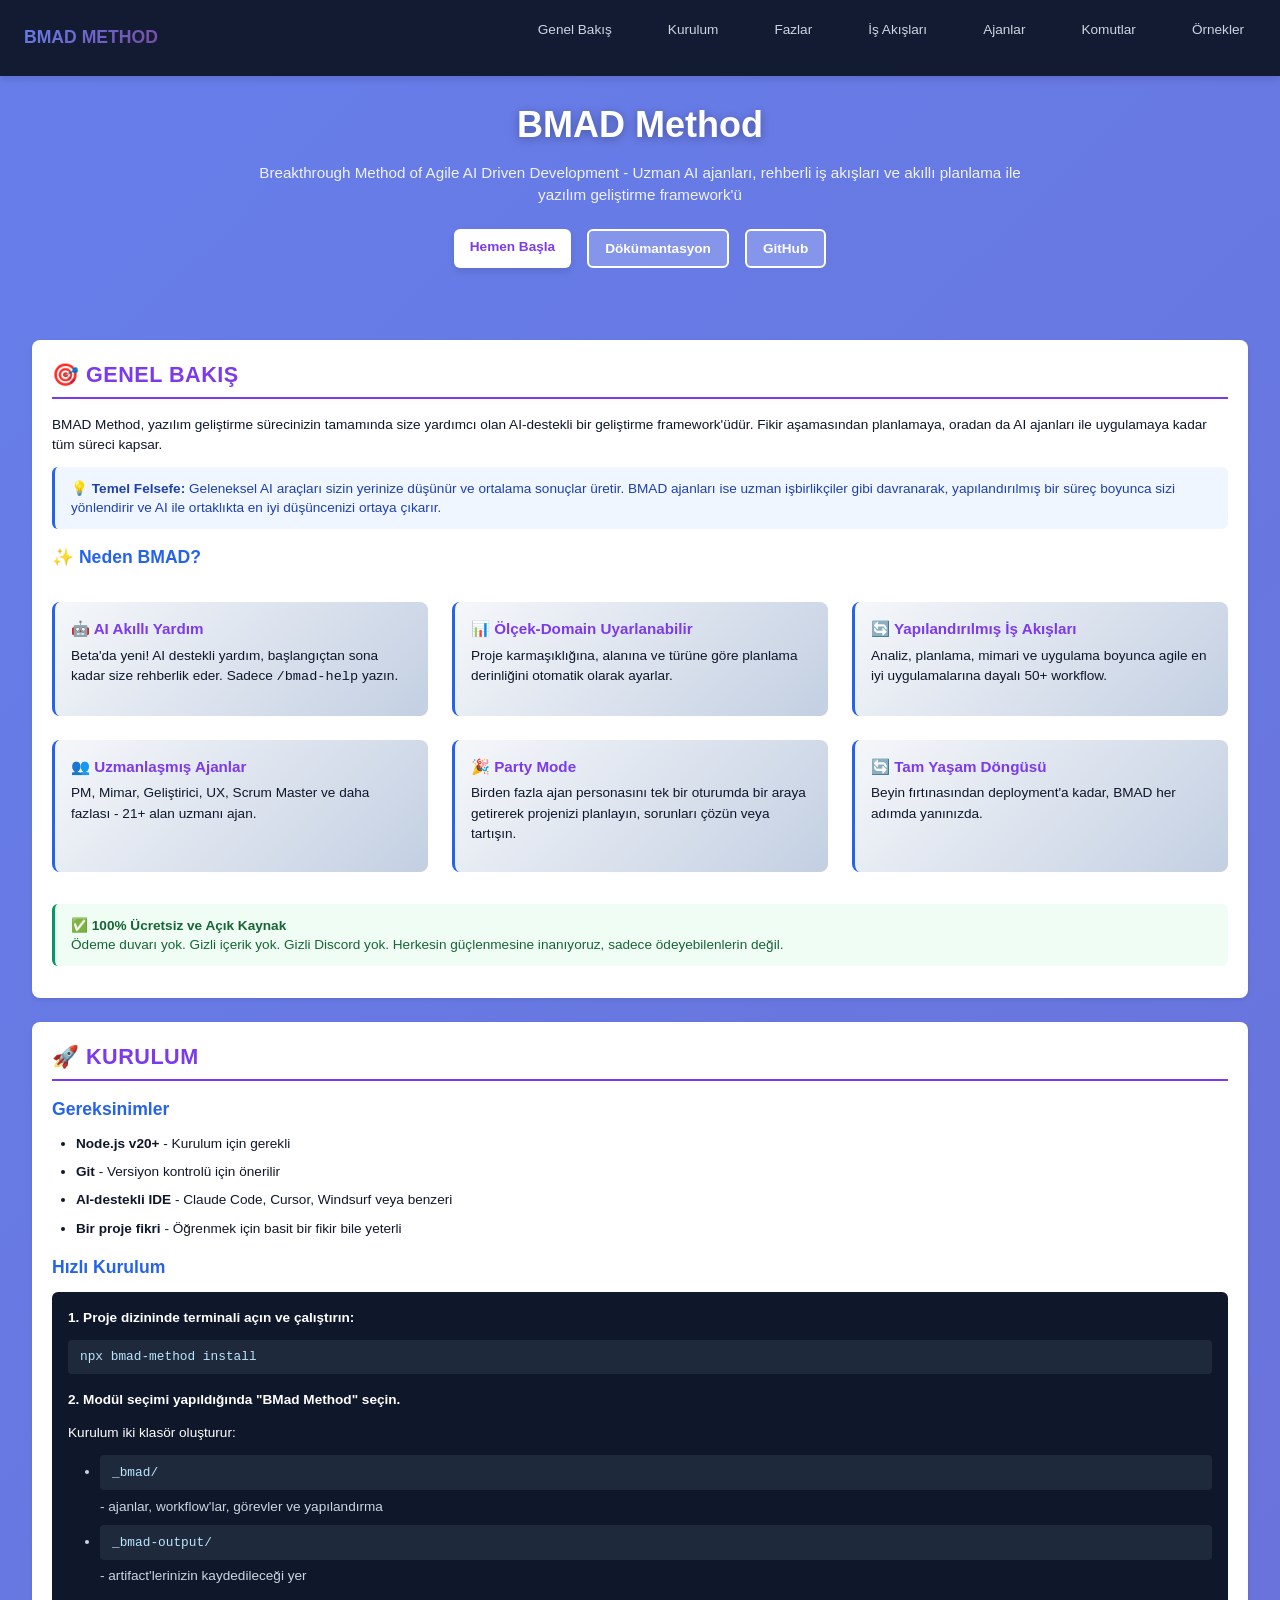
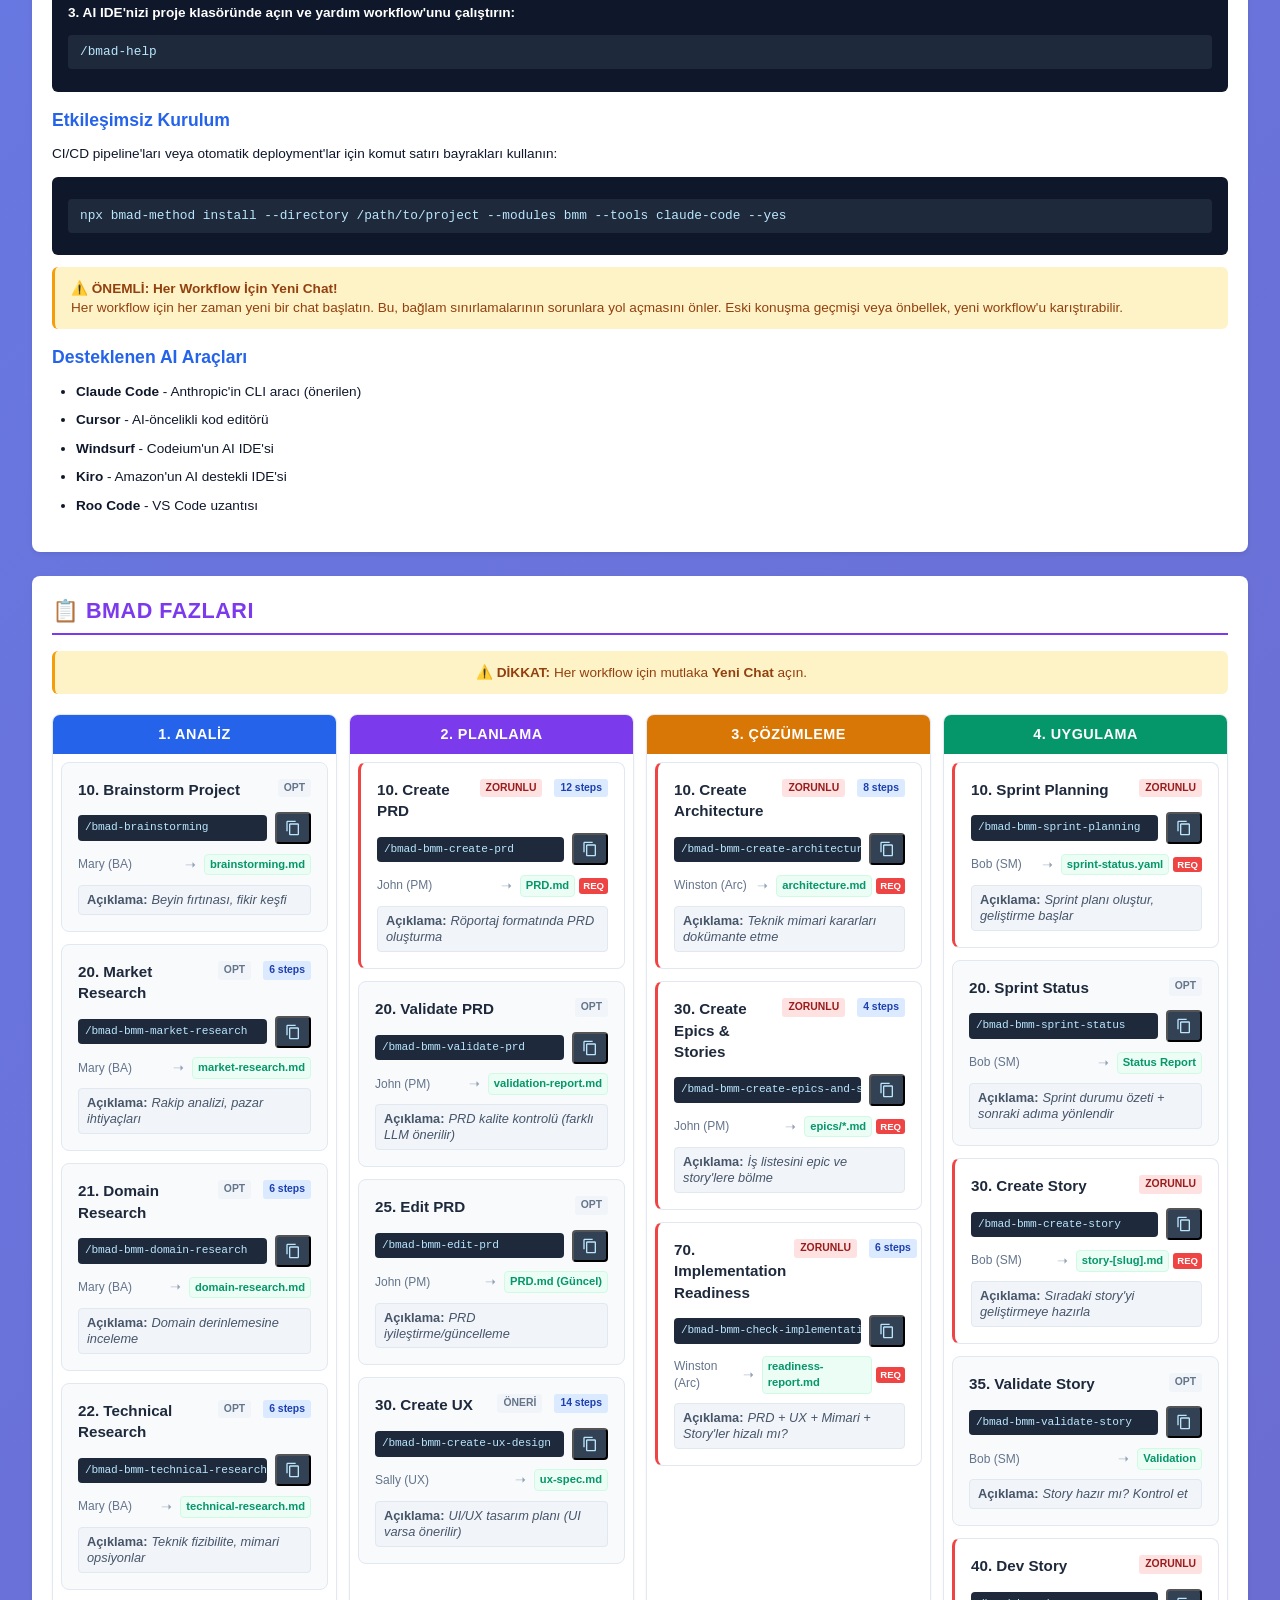
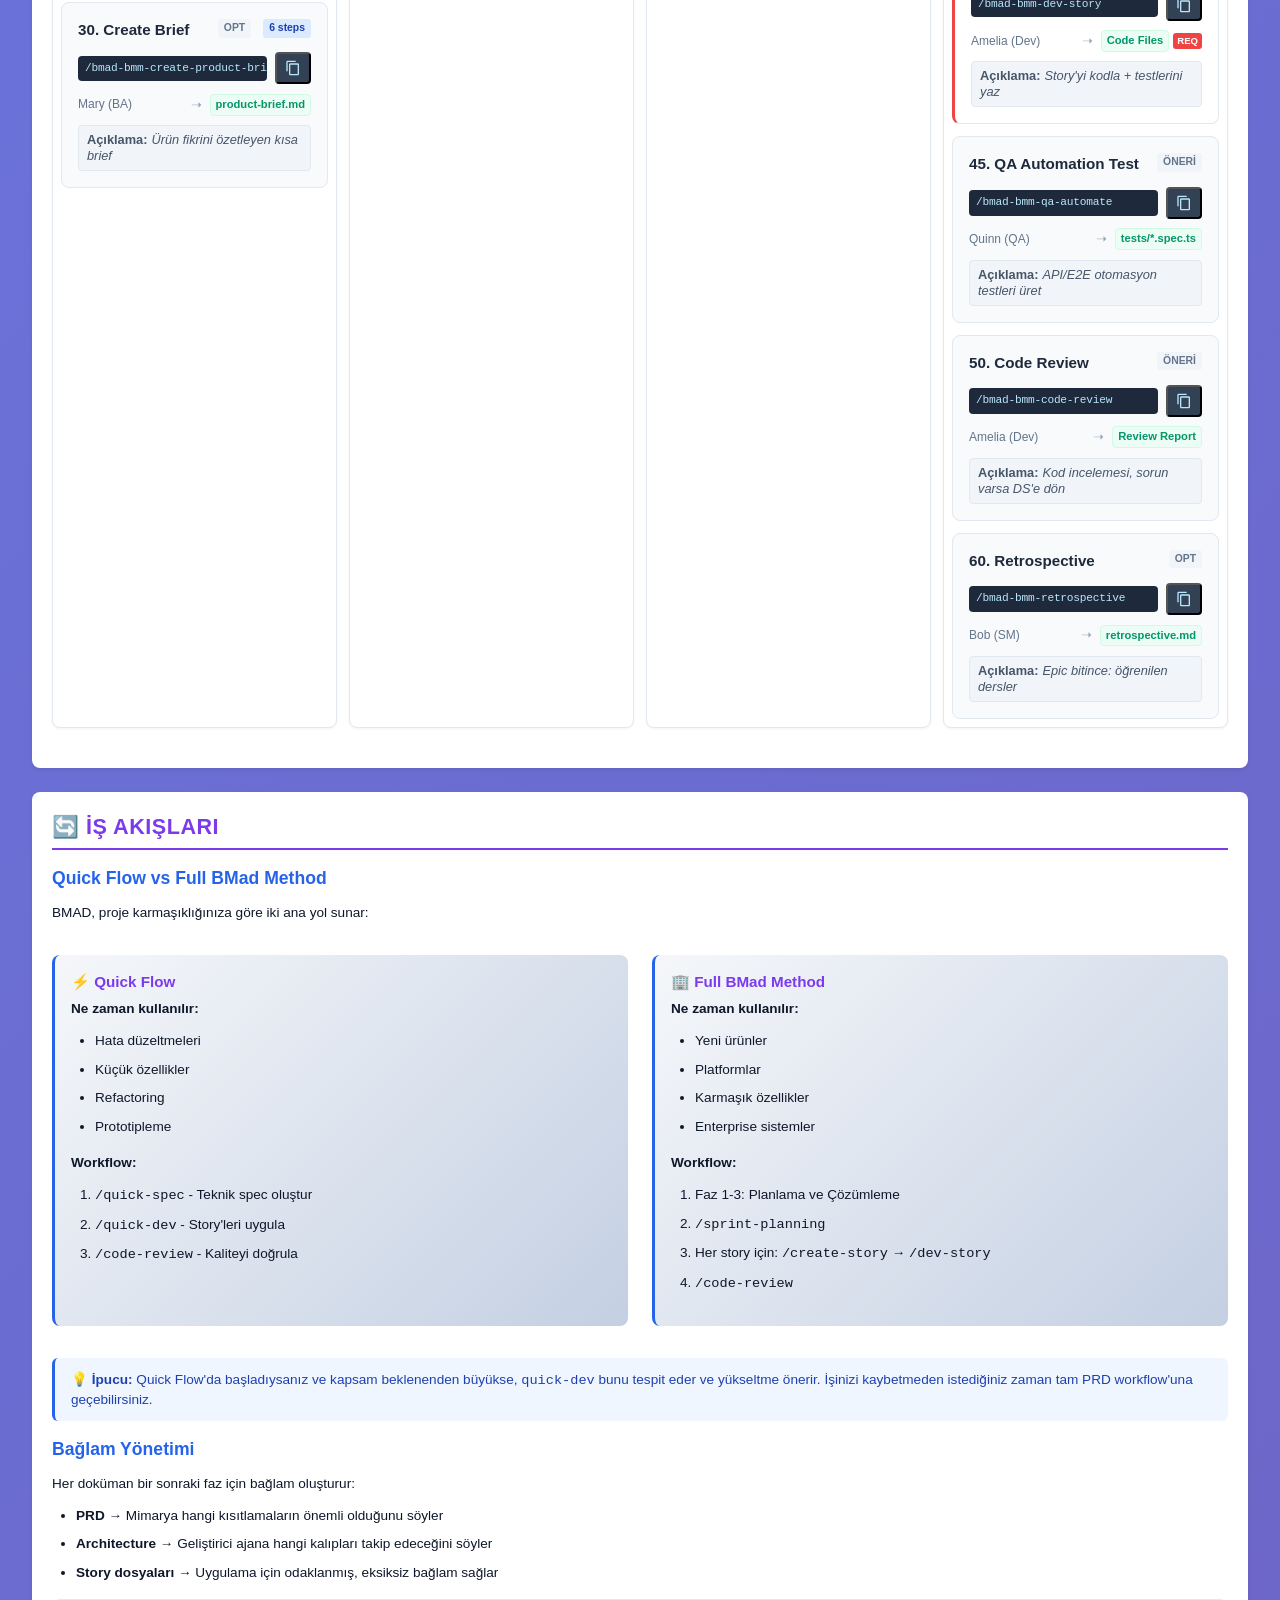
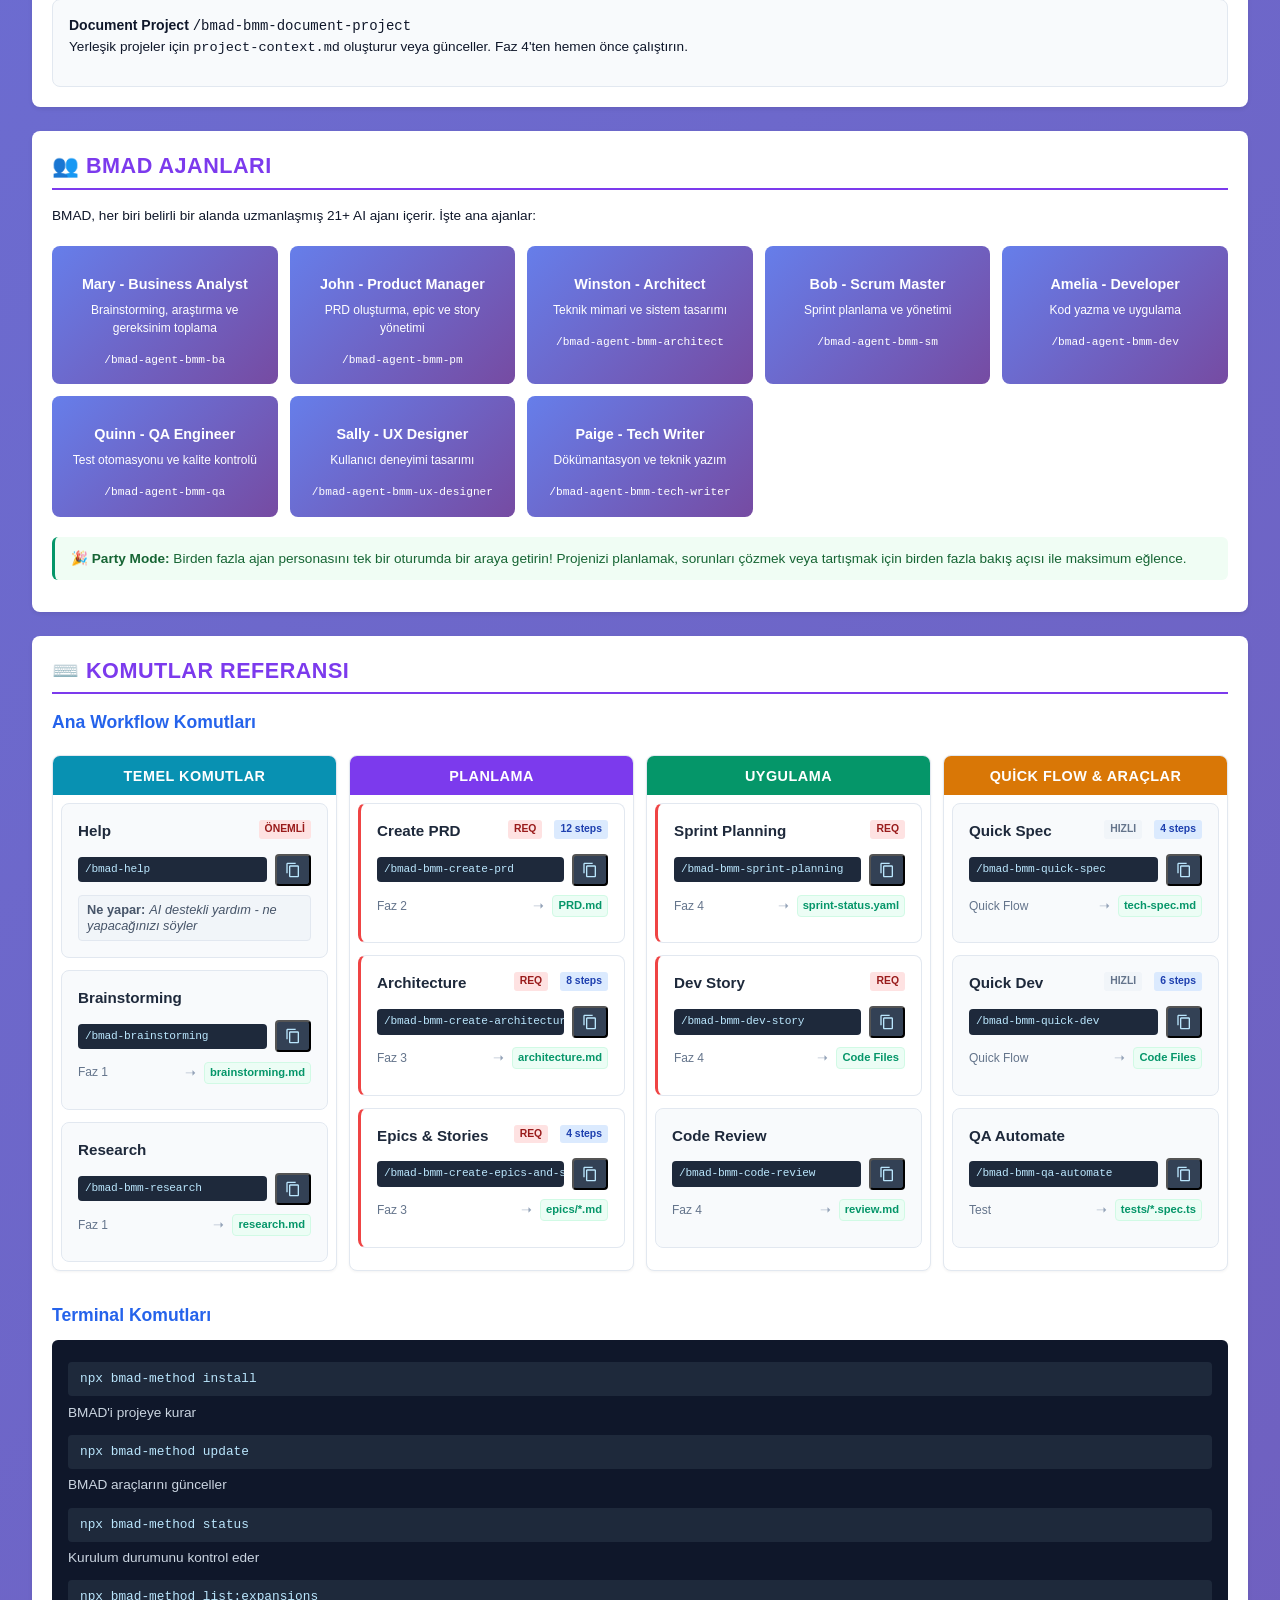
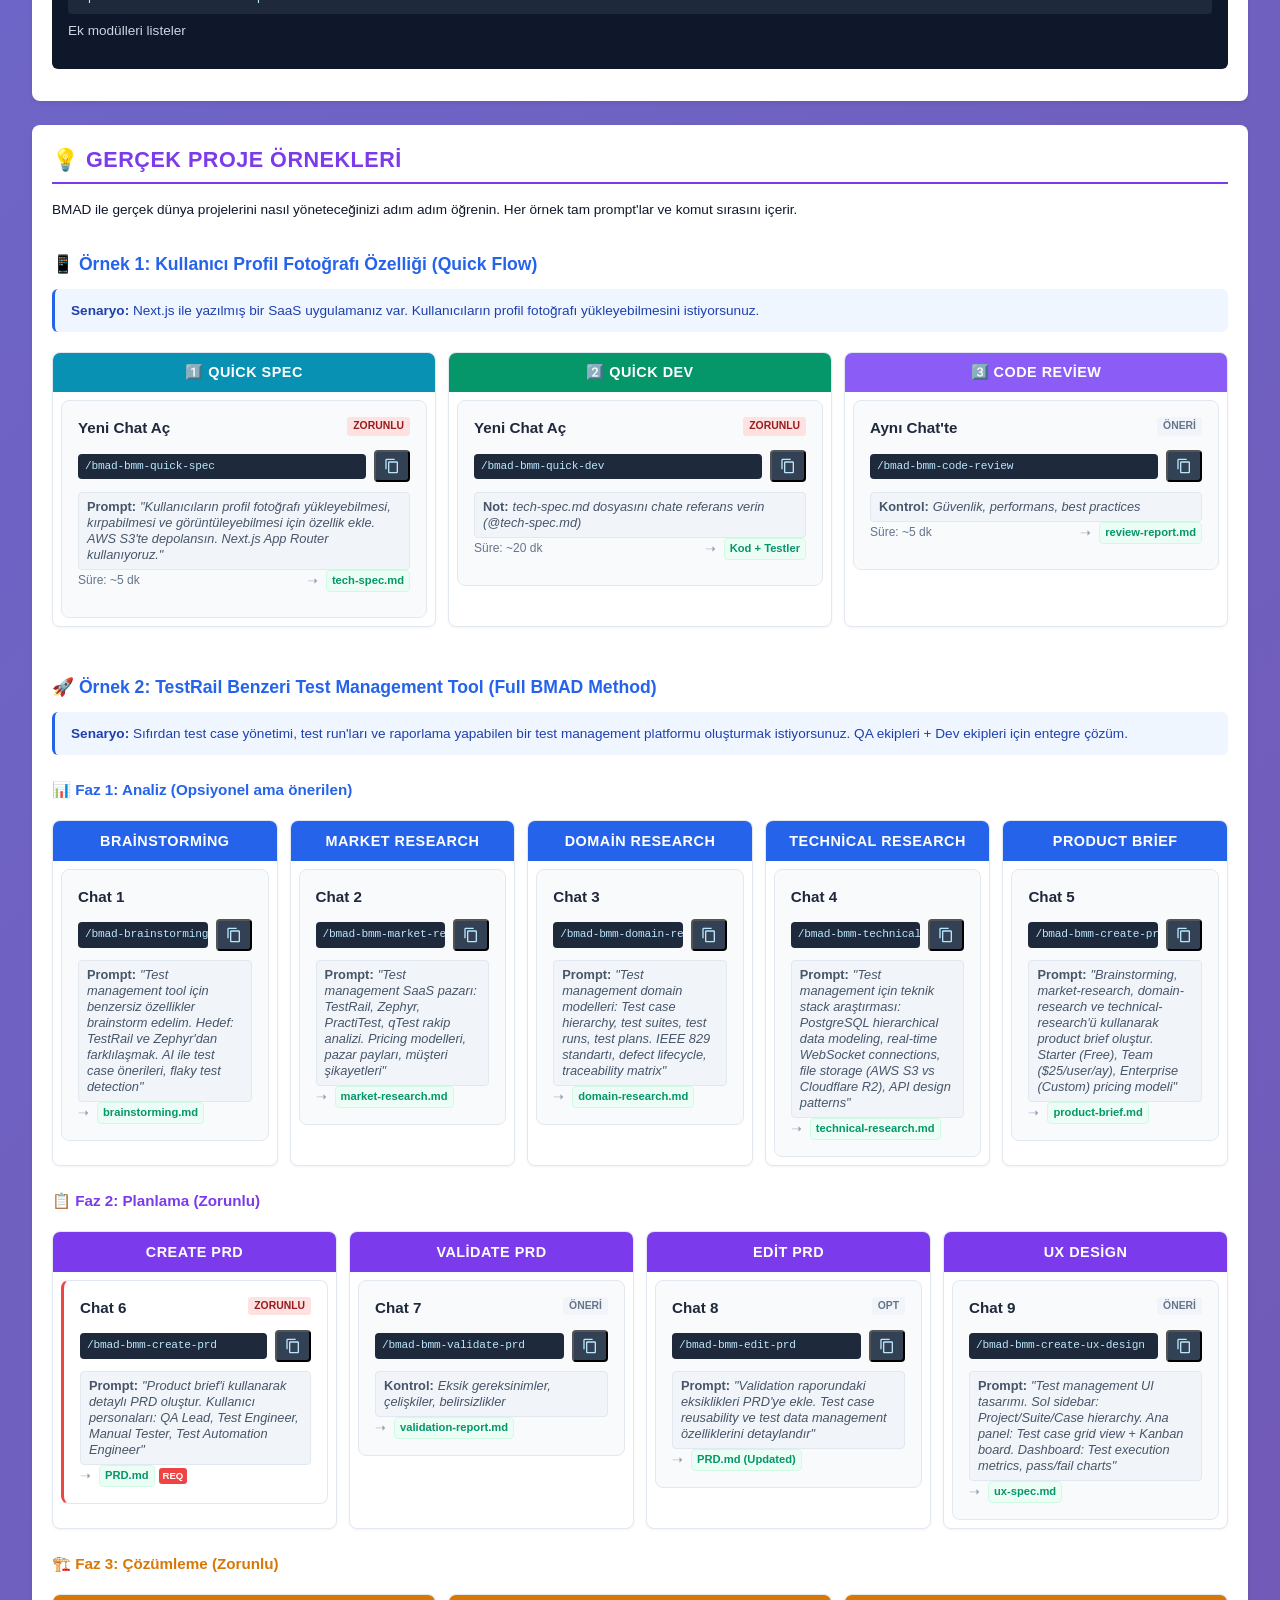
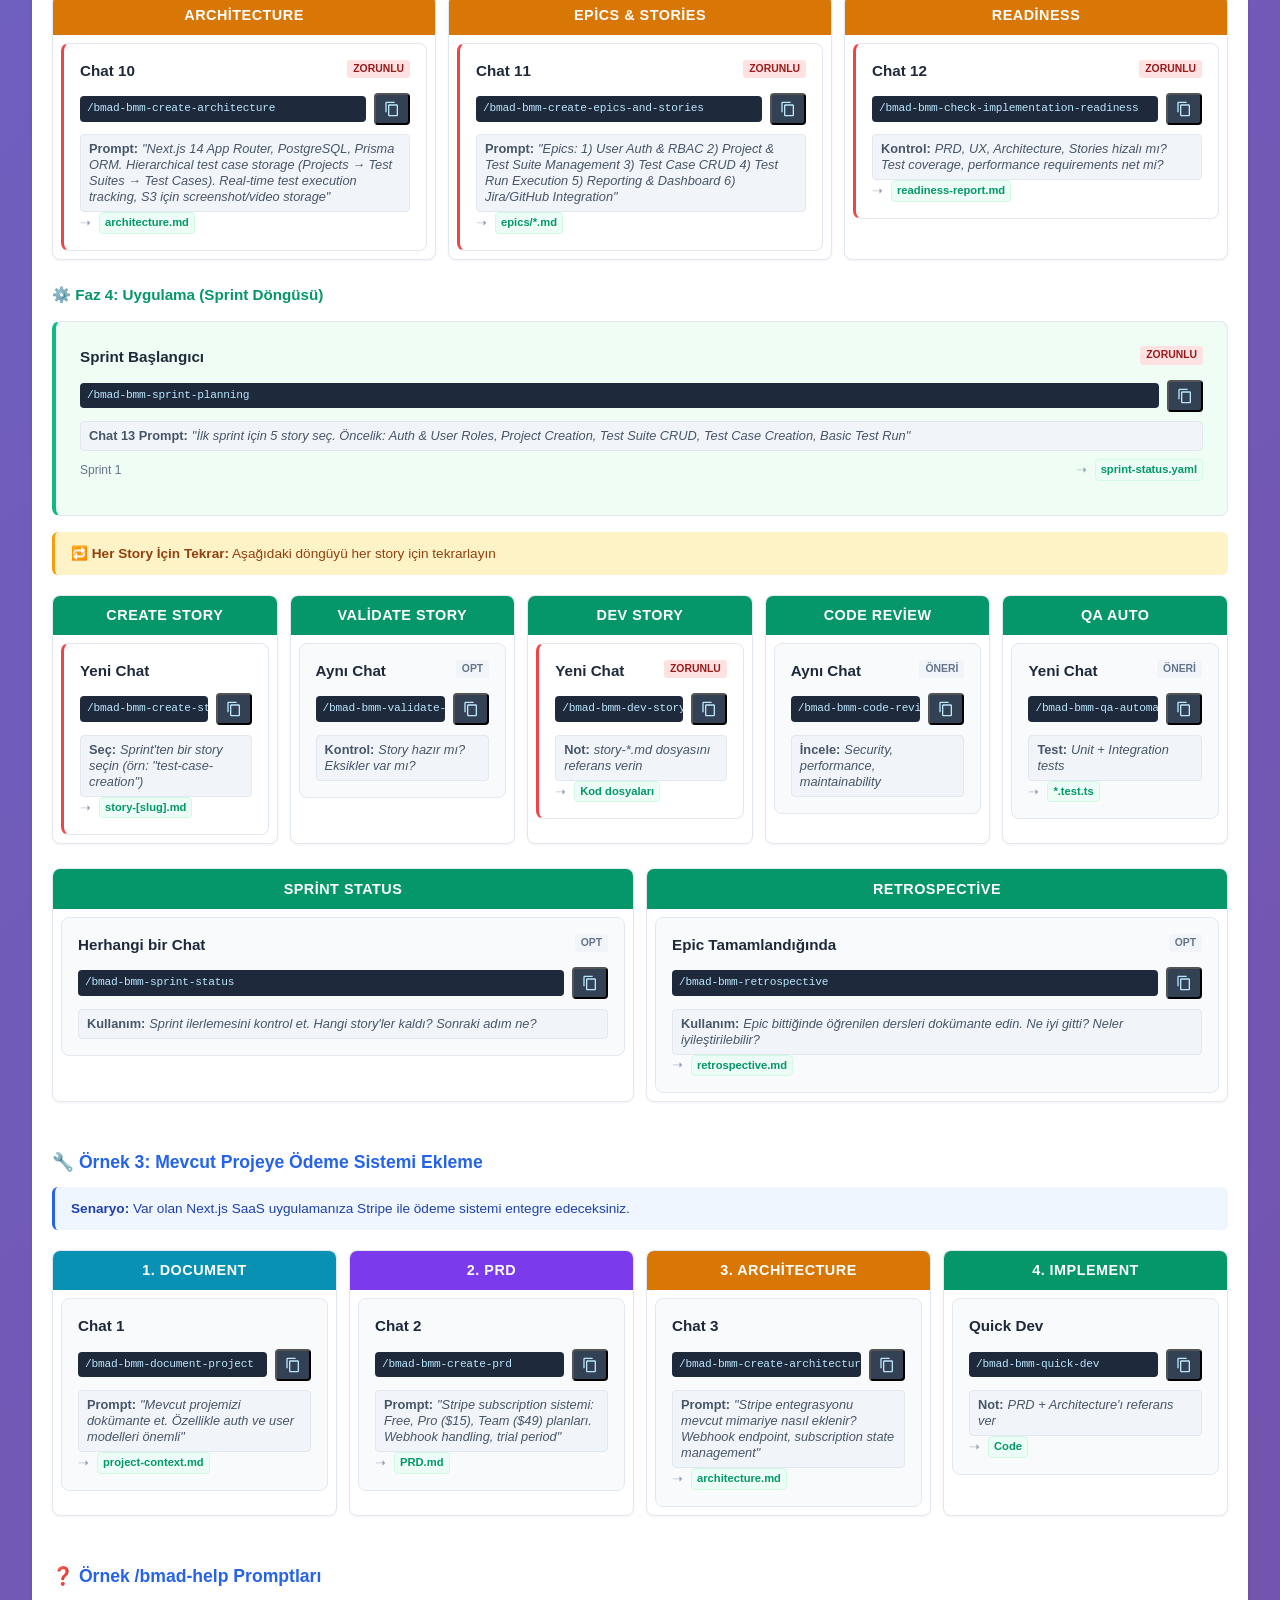
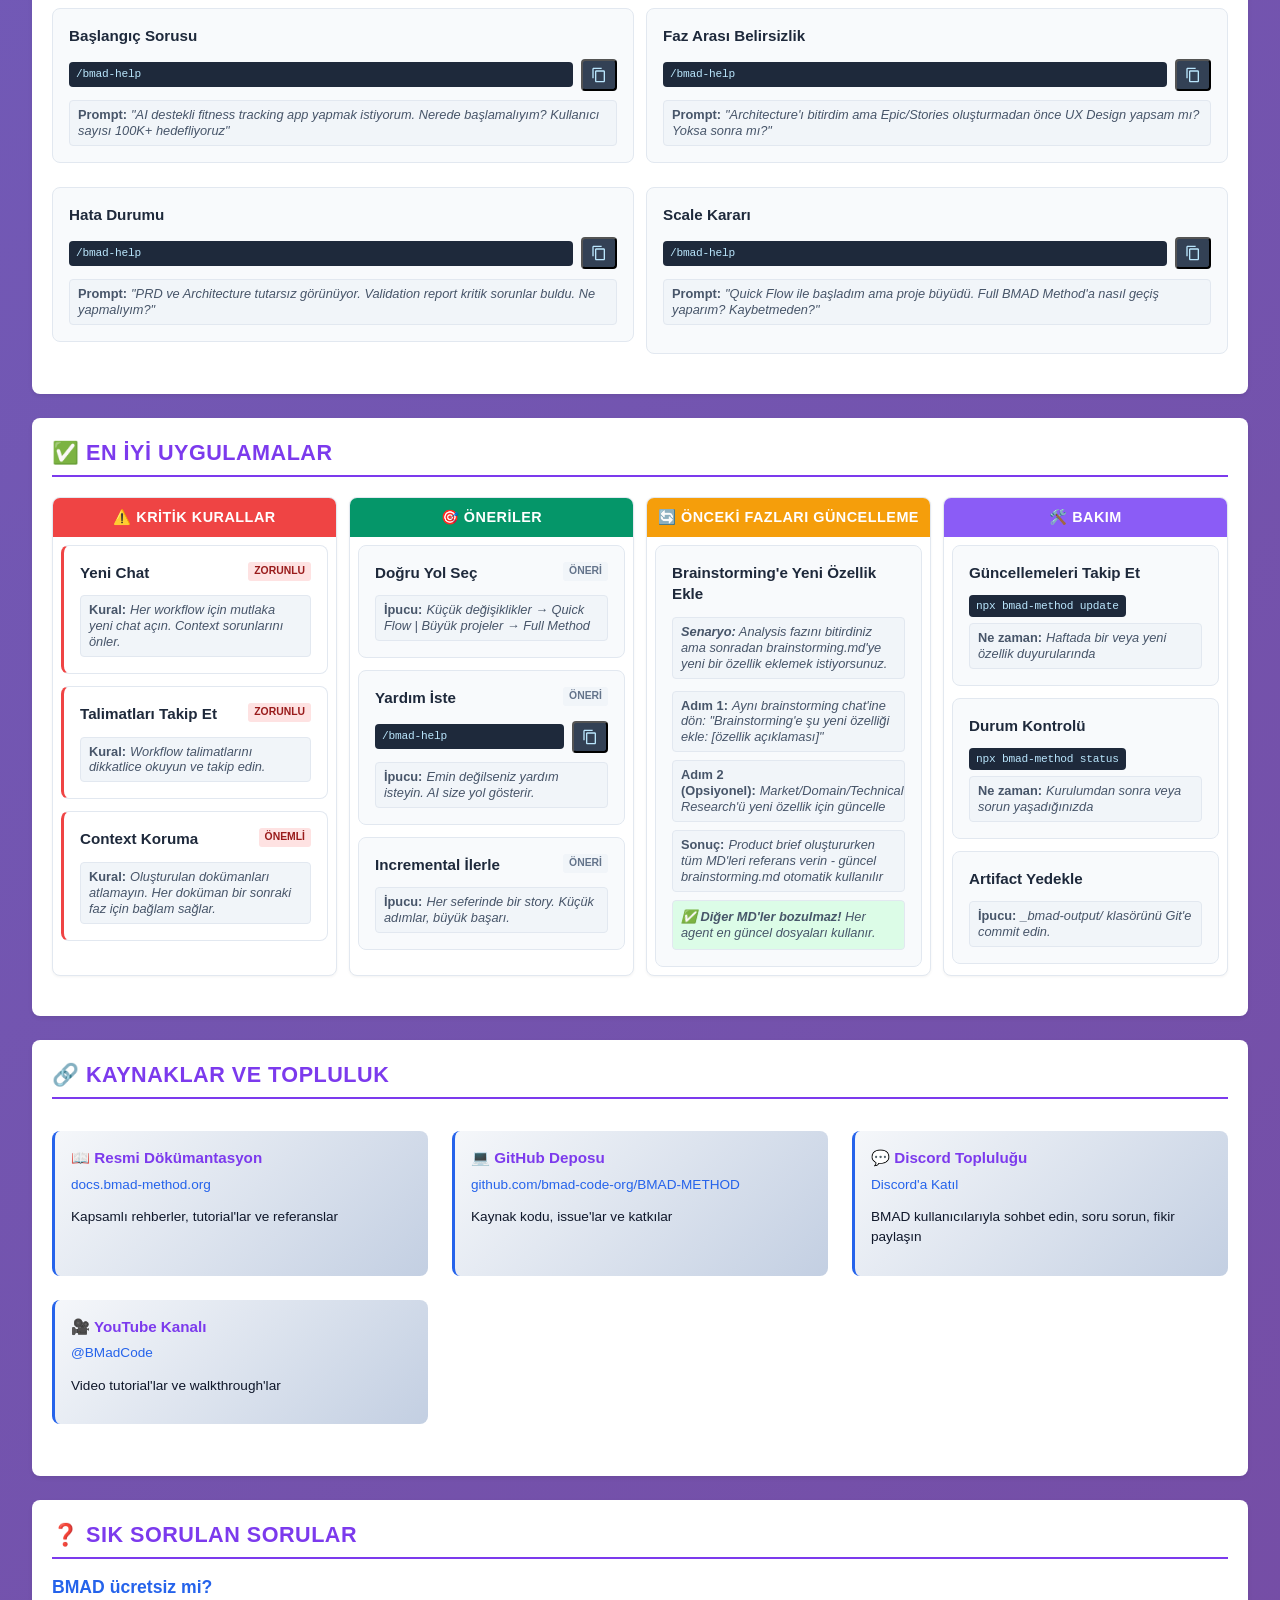
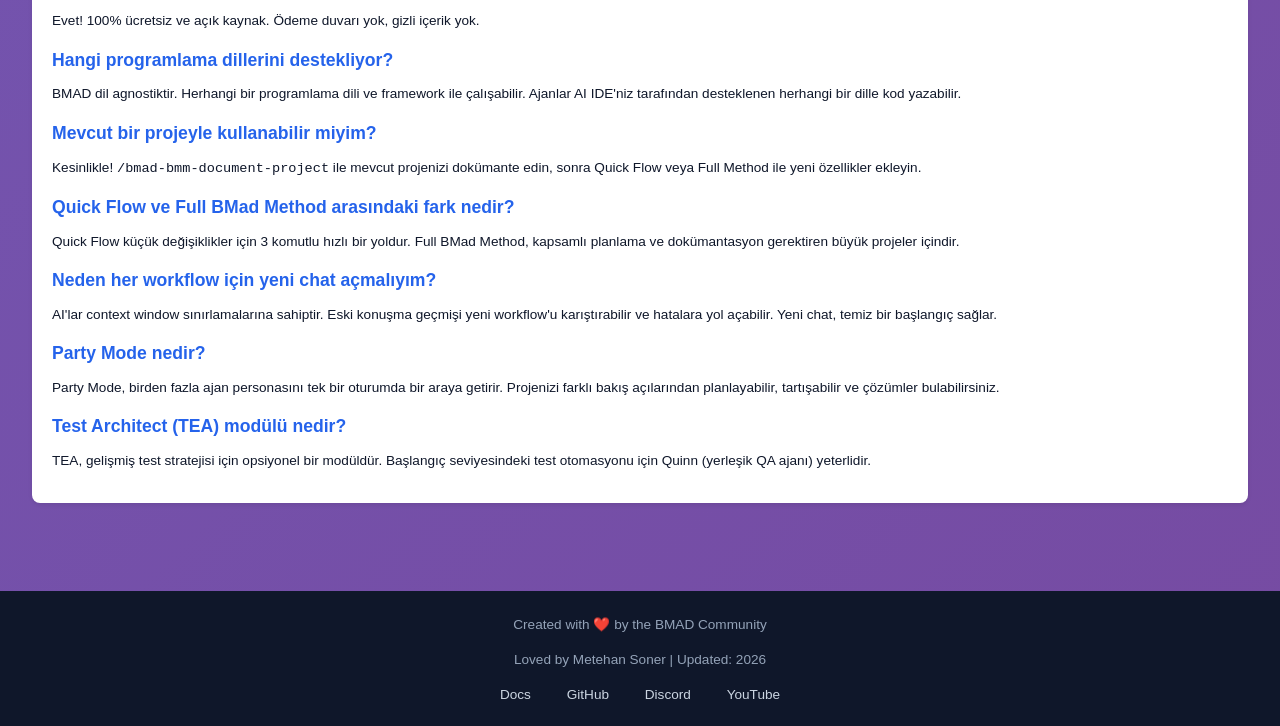
==== commit 2a1f82c7: "Add files via upload" ====
--- a/index.html
+++ b/index.html
@@ -360,10 +360,11 @@
             flex: 1;
             background: #1e293b;
             color: #bae6fd;
-            padding: 6px 8px;
+            padding: 5px 7px;
             border-radius: 4px;
-            font-family: monospace;
-            font-size: 0.8rem;
+            font-family: 'Consolas', 'Monaco', 'Courier New', monospace;
+            font-size: 0.7rem;
+            letter-spacing: -0.02em;
             white-space: nowrap;
             overflow-x: auto;
         }
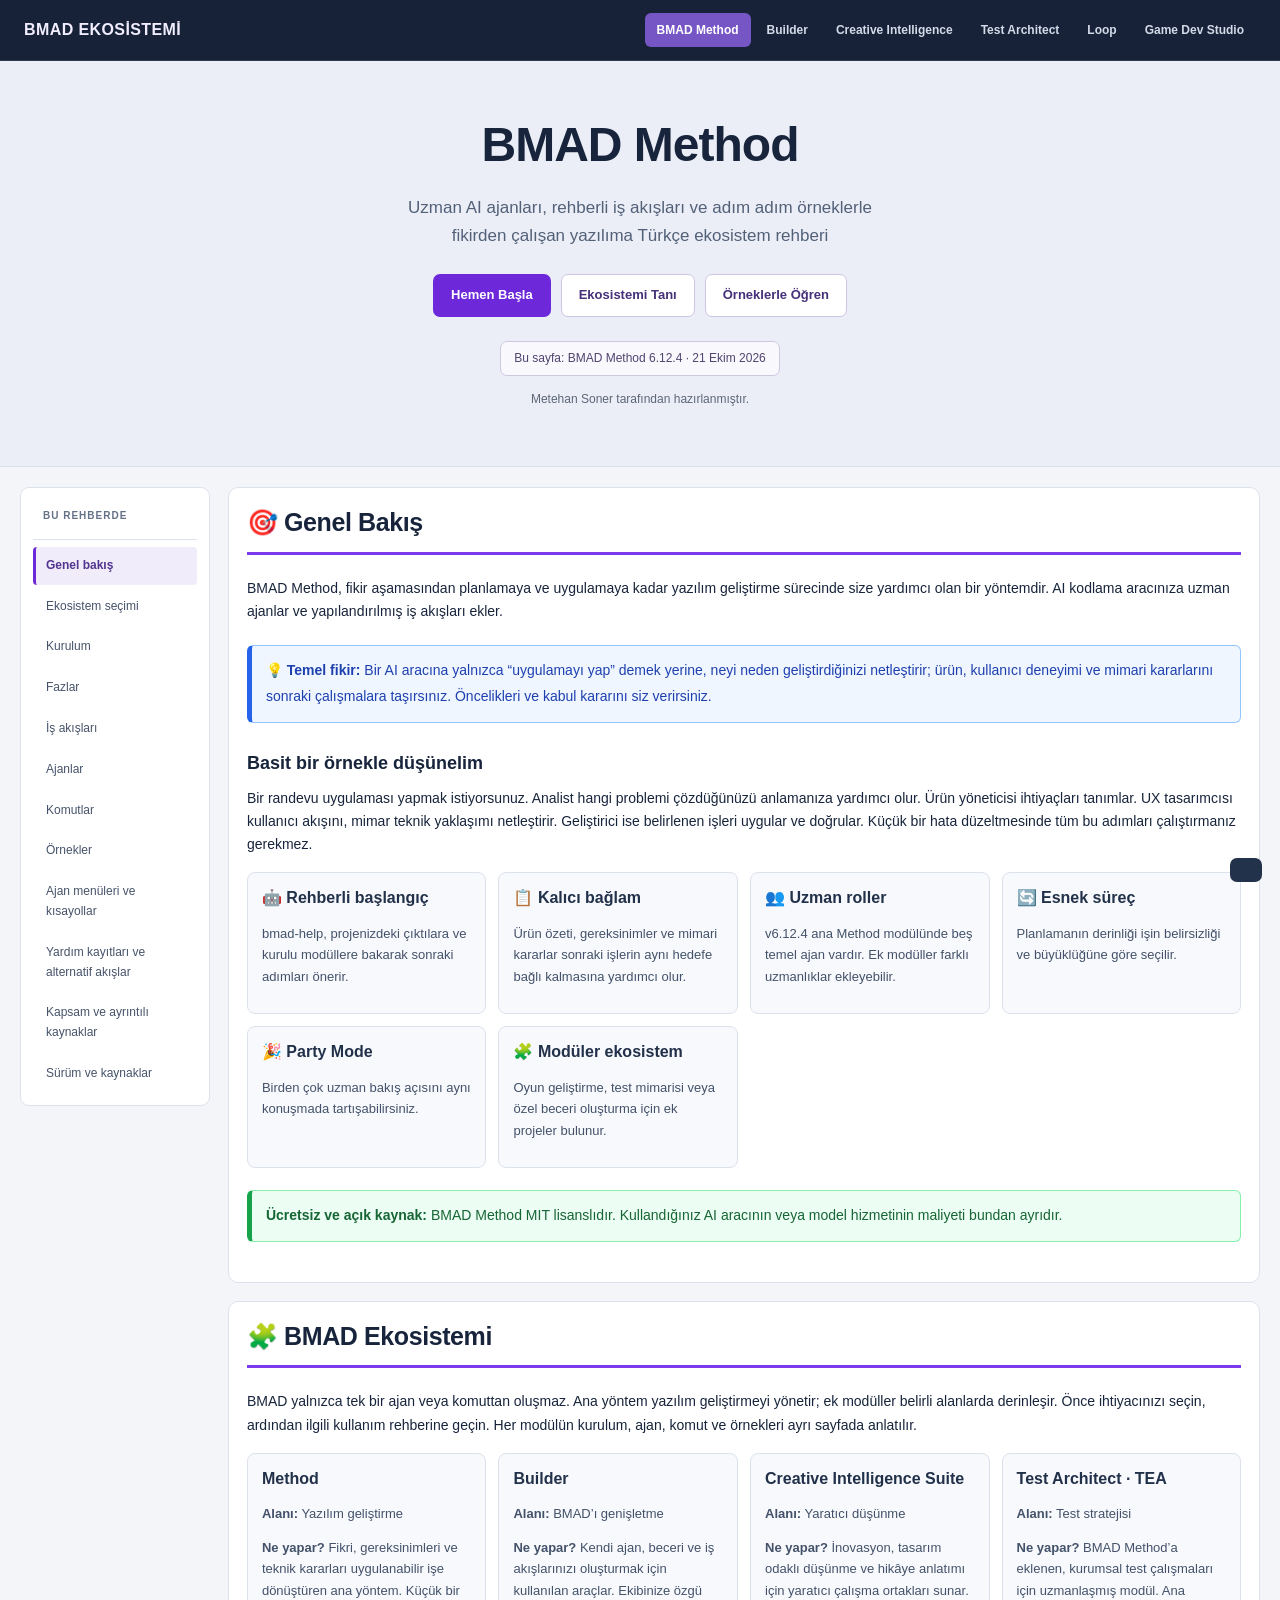
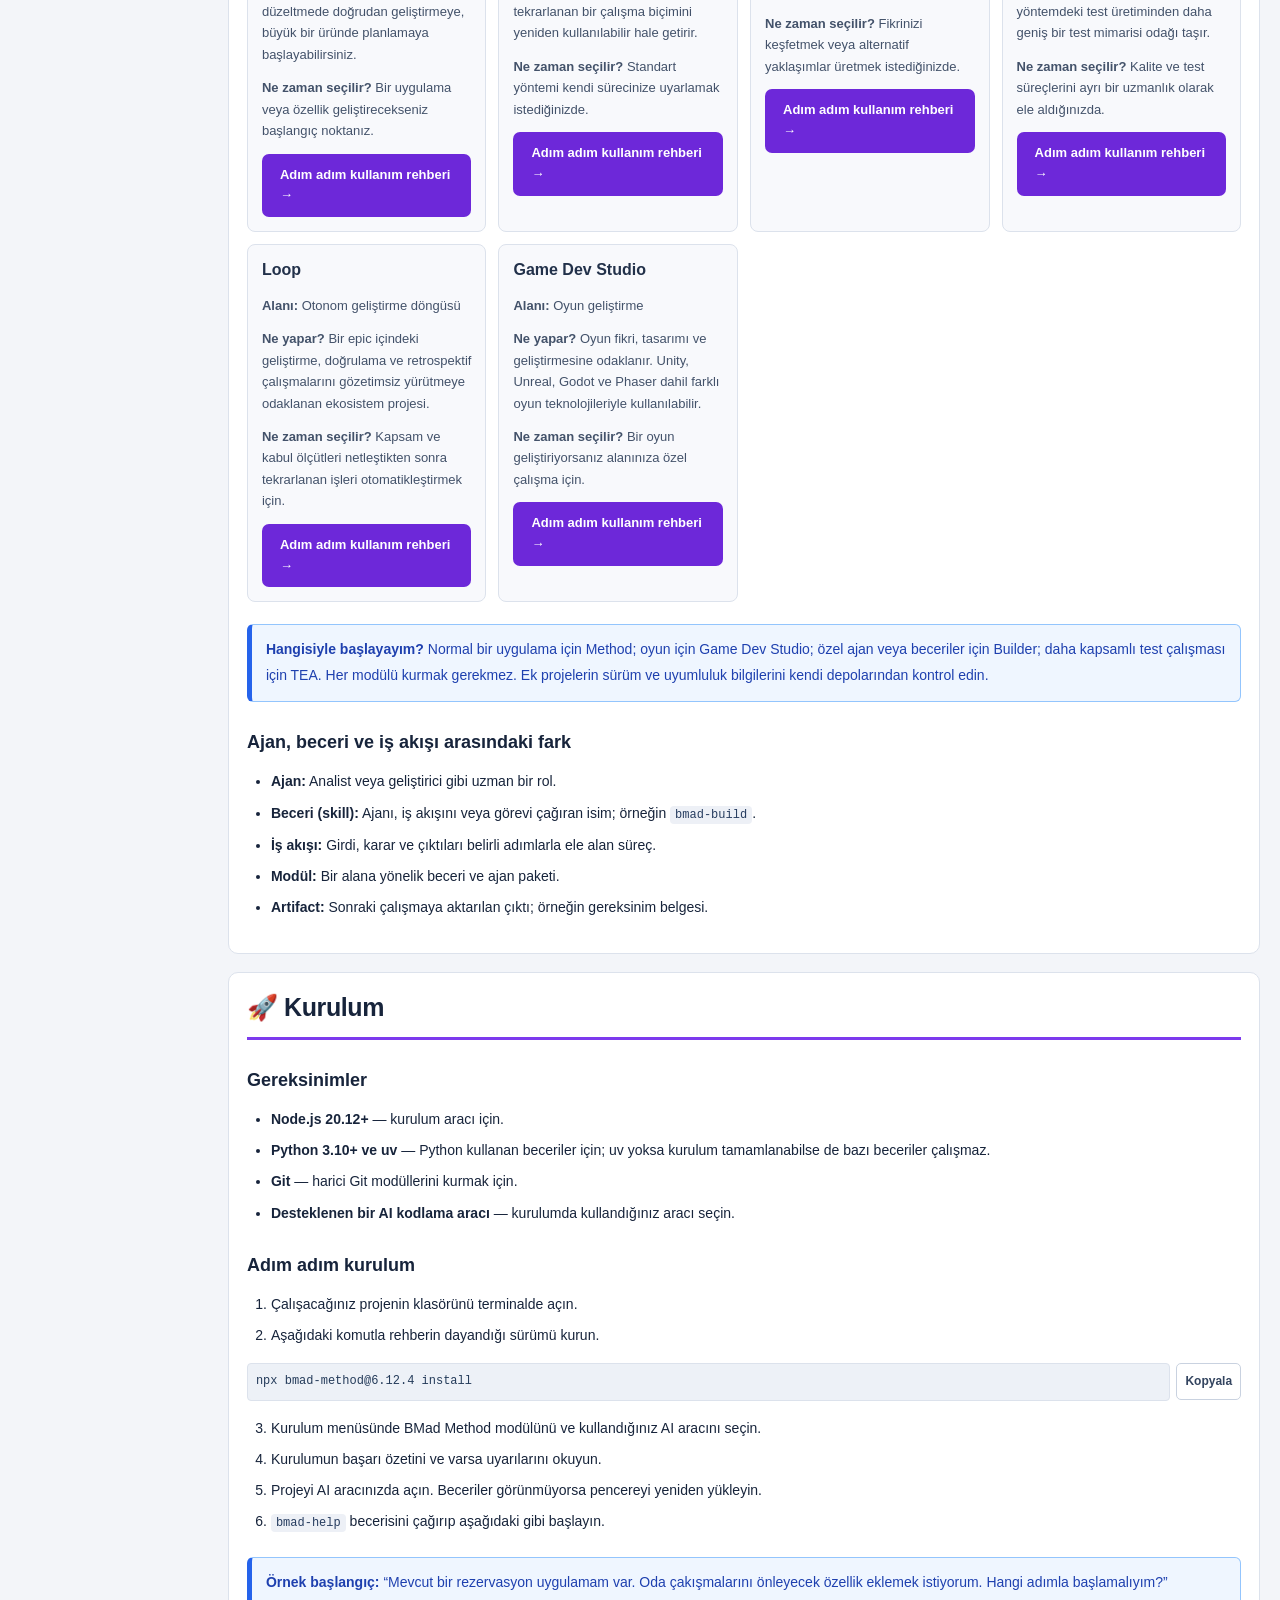
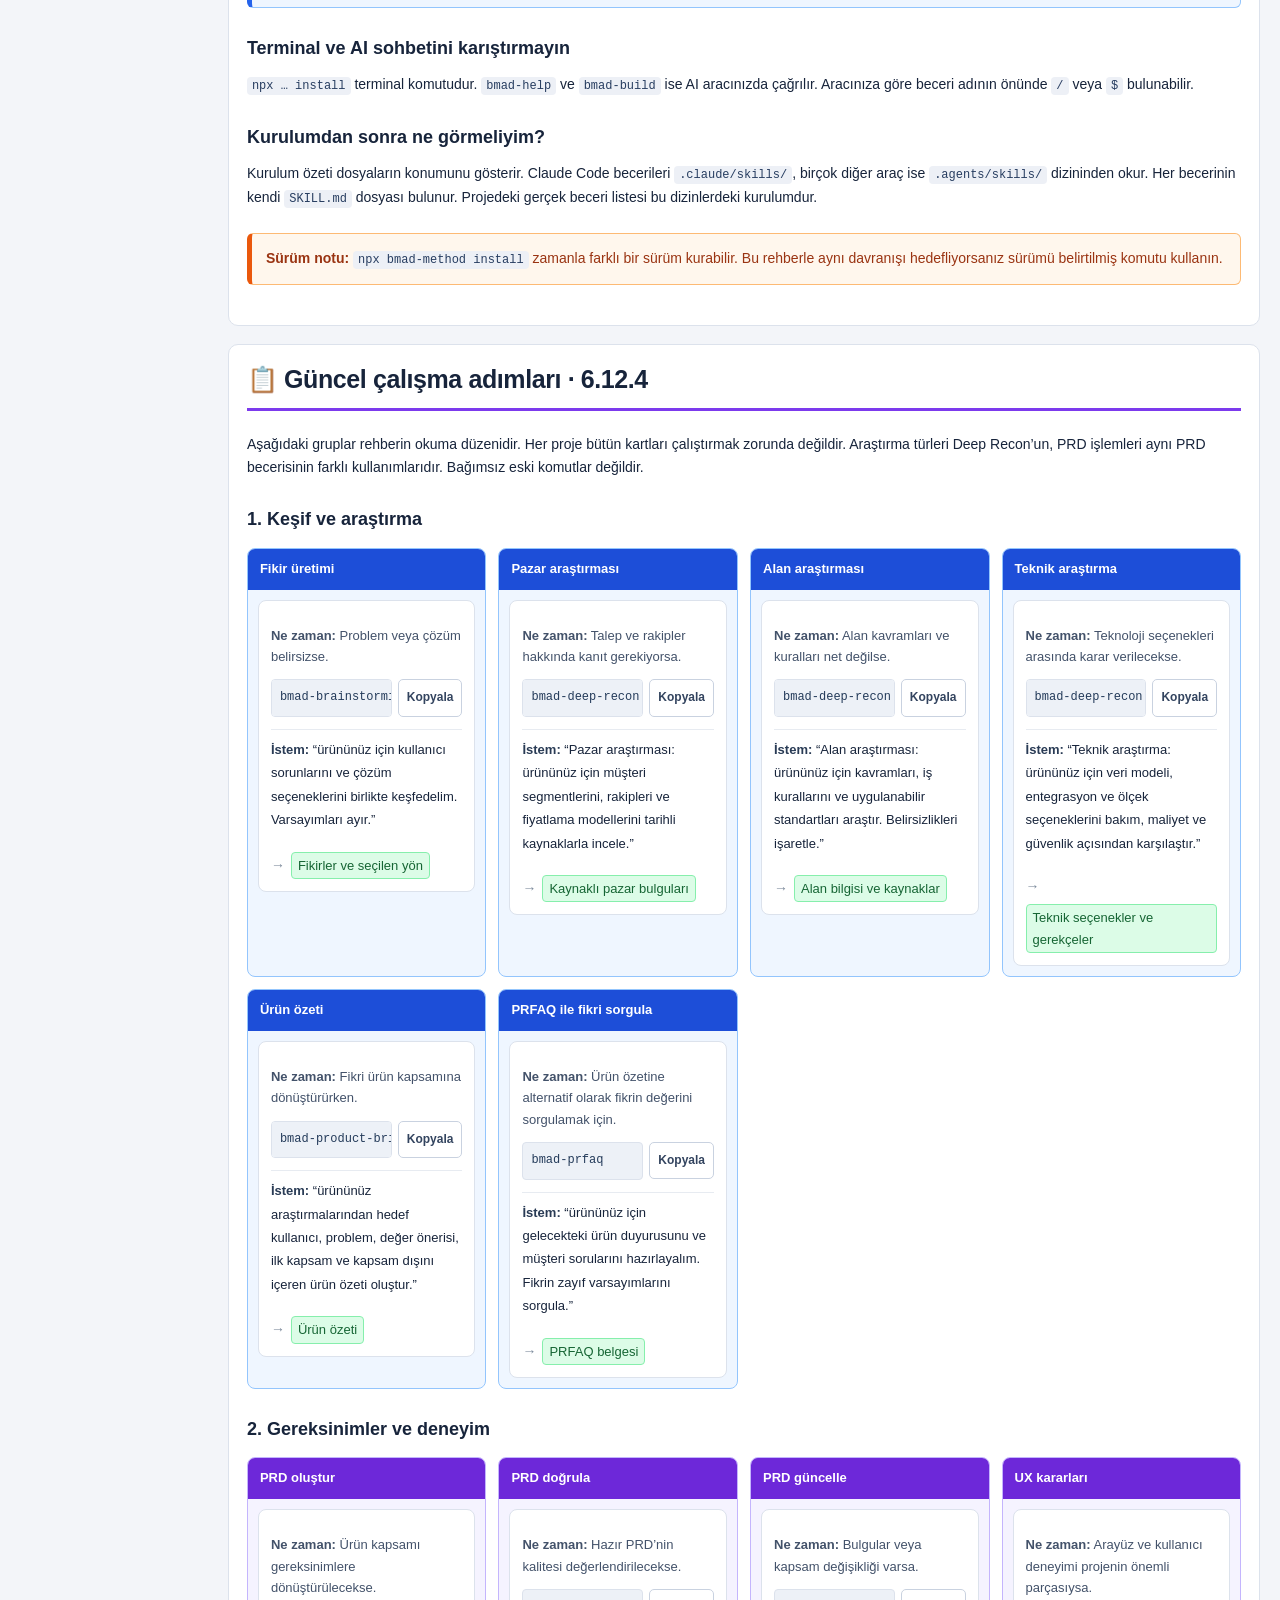
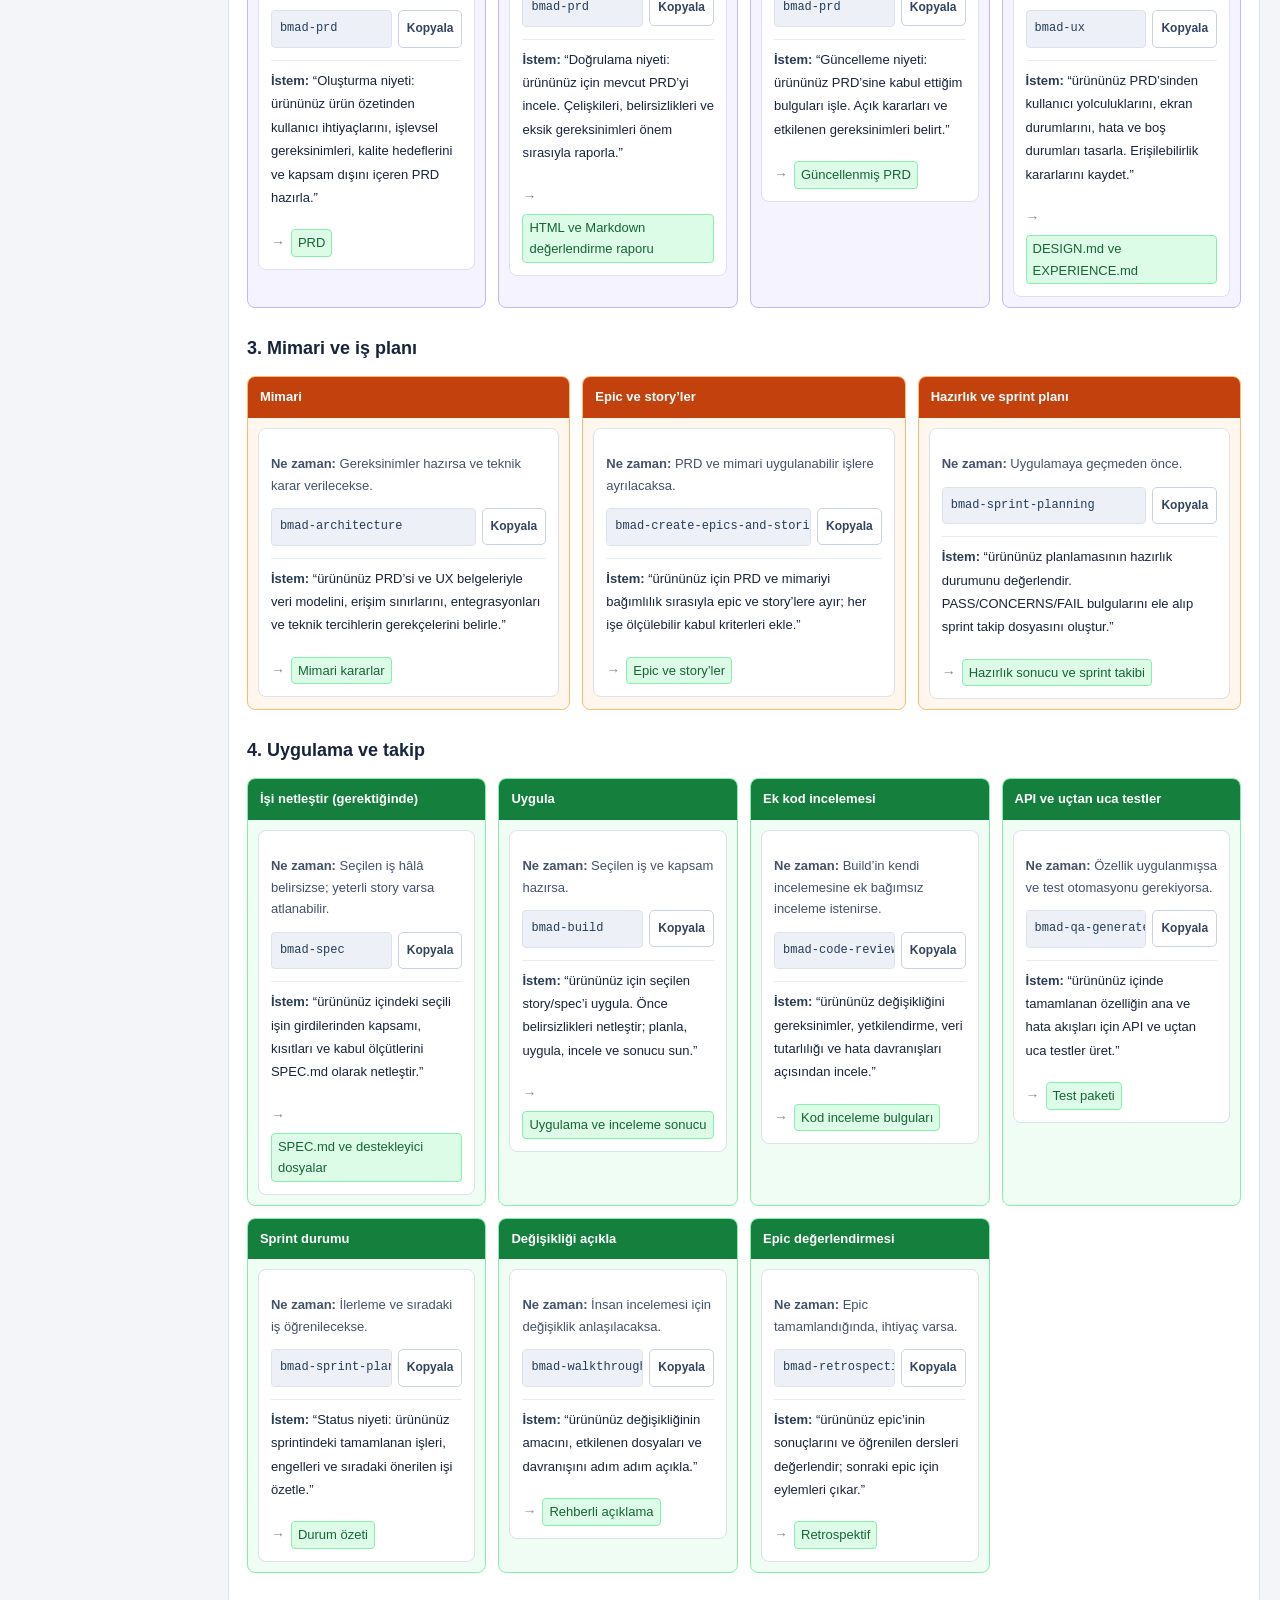
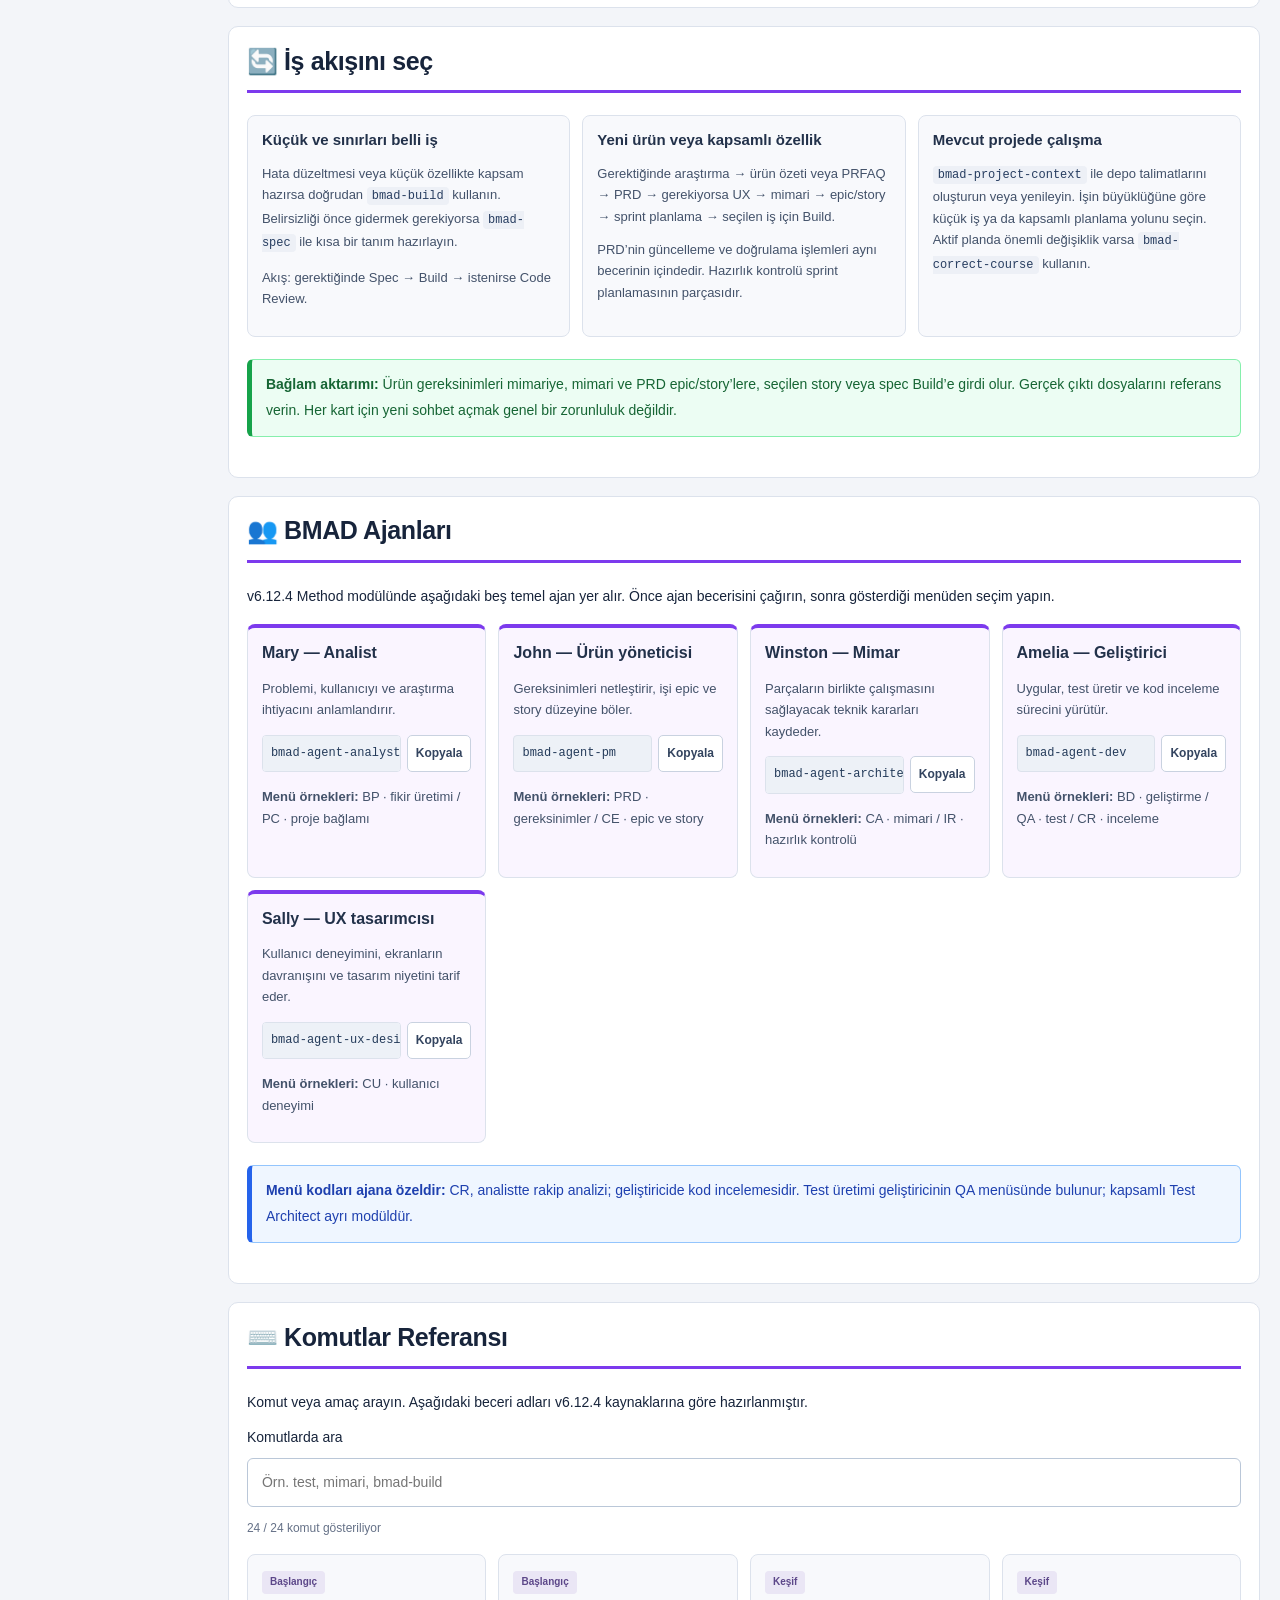
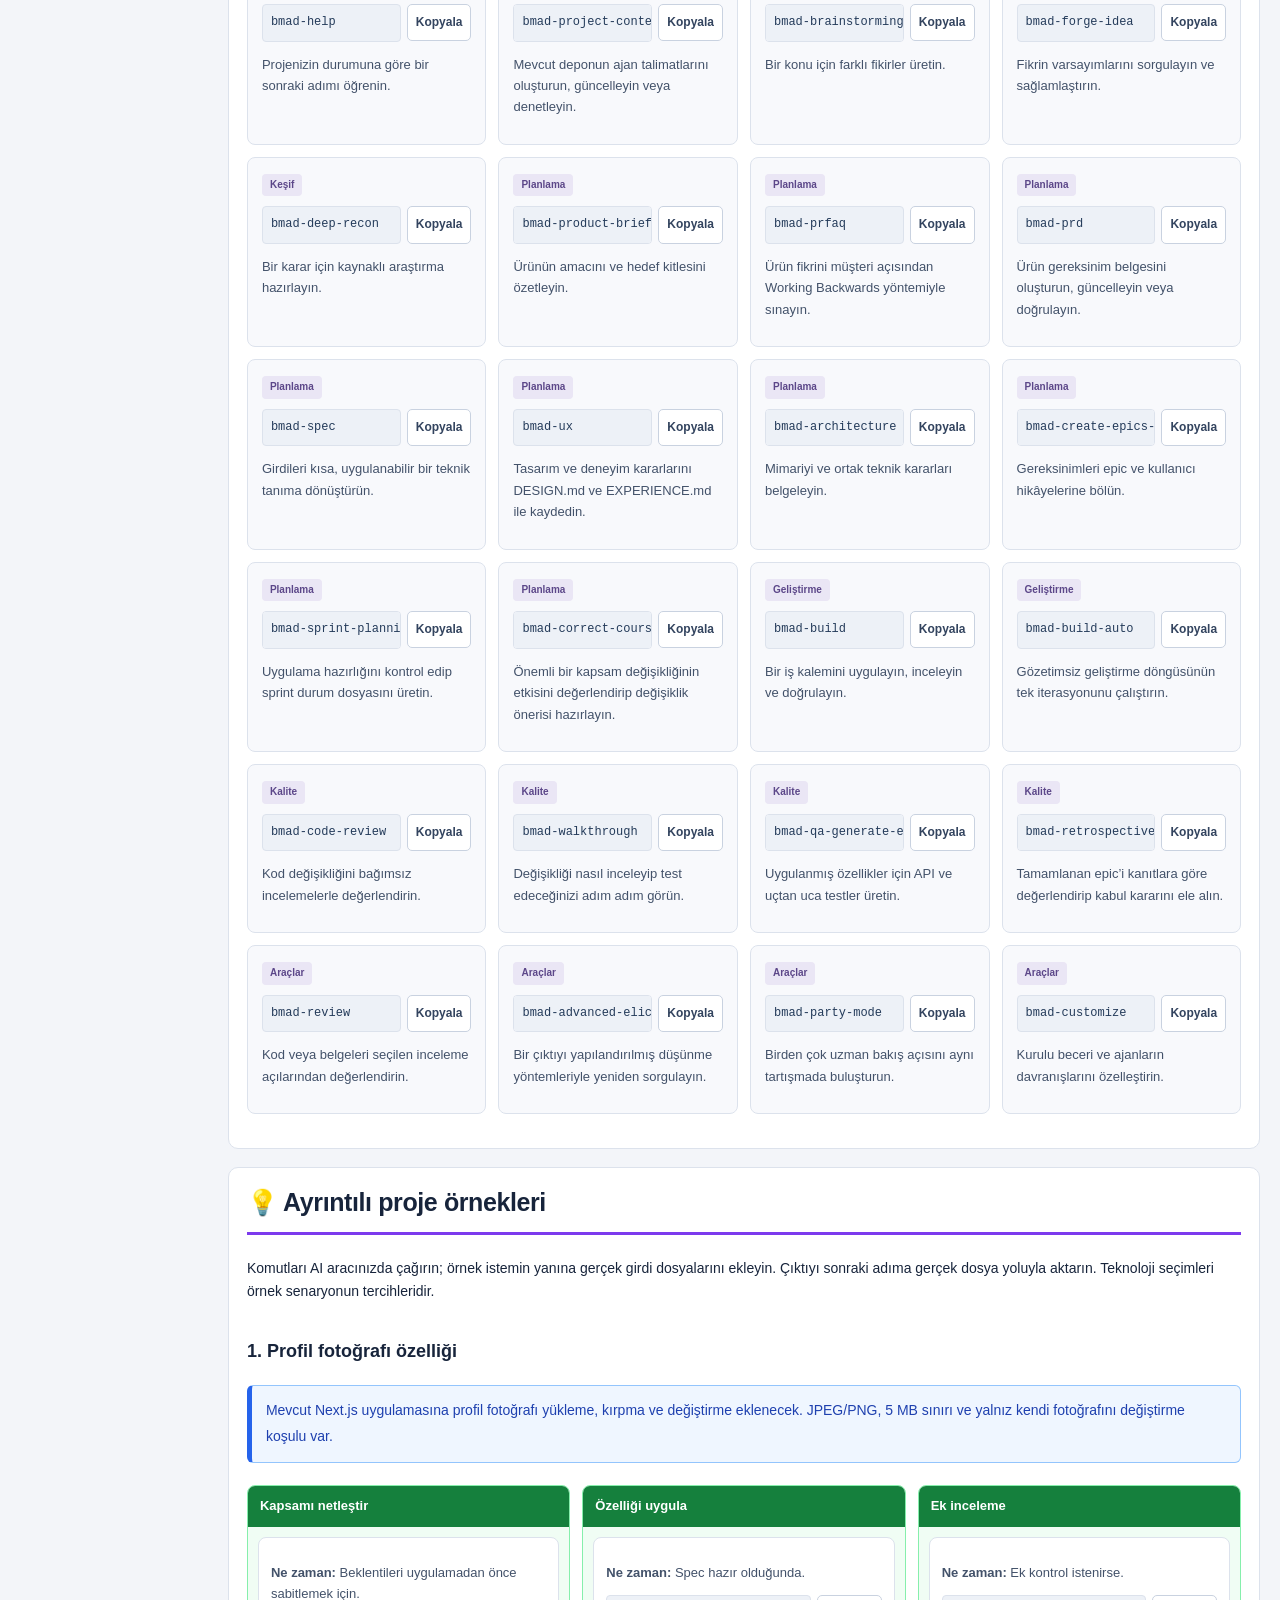
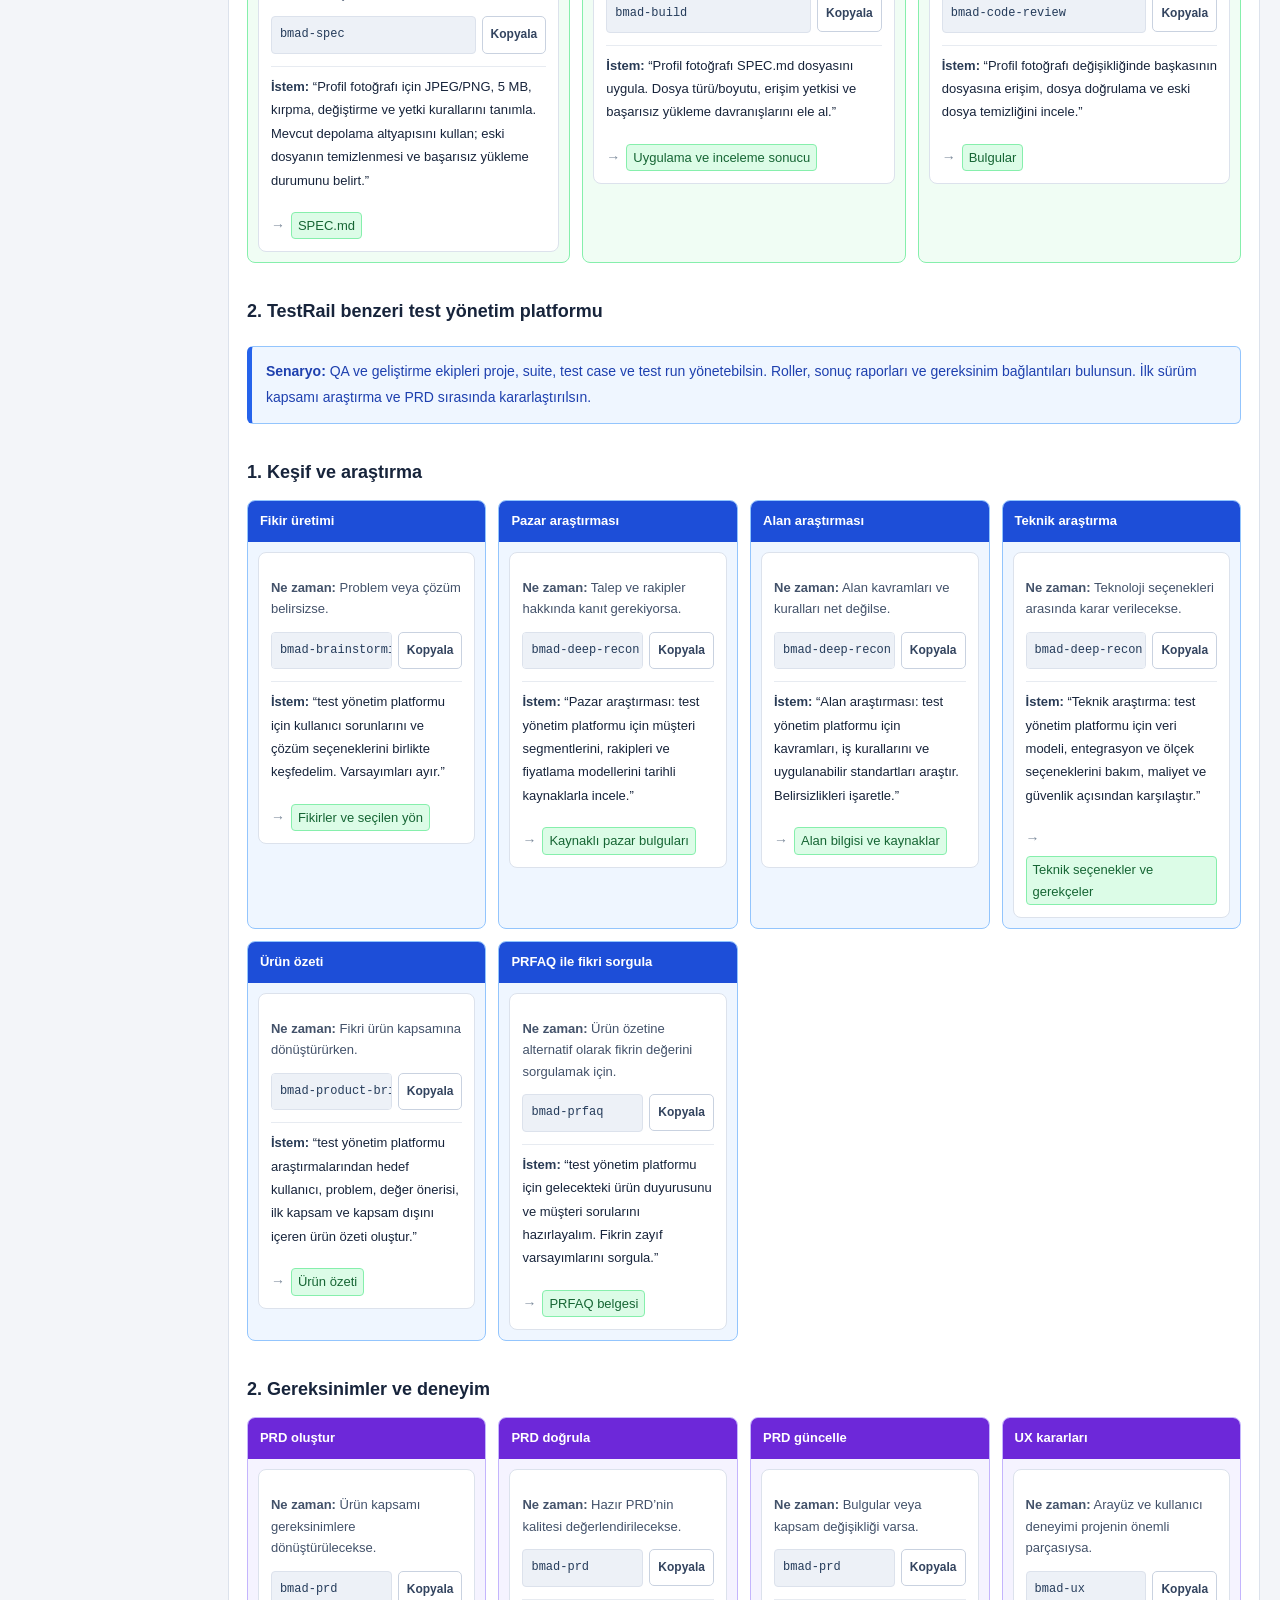
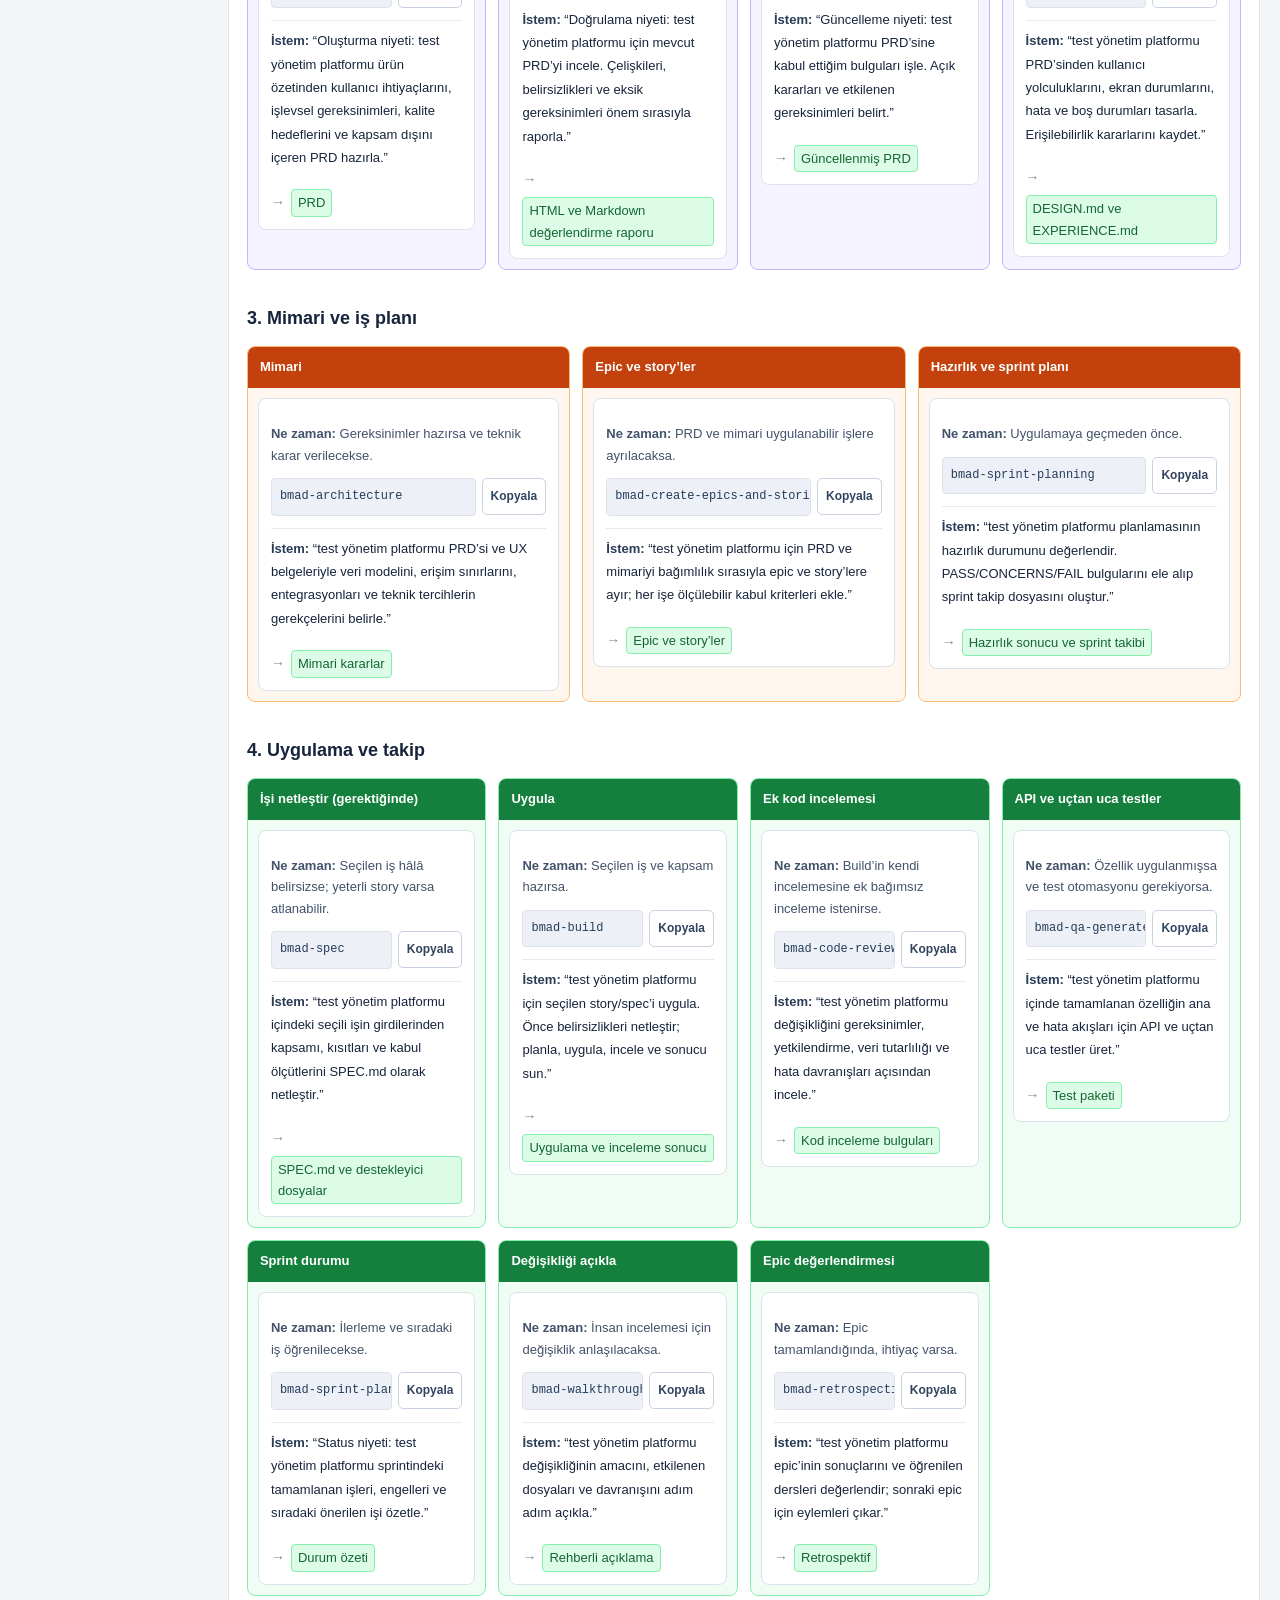
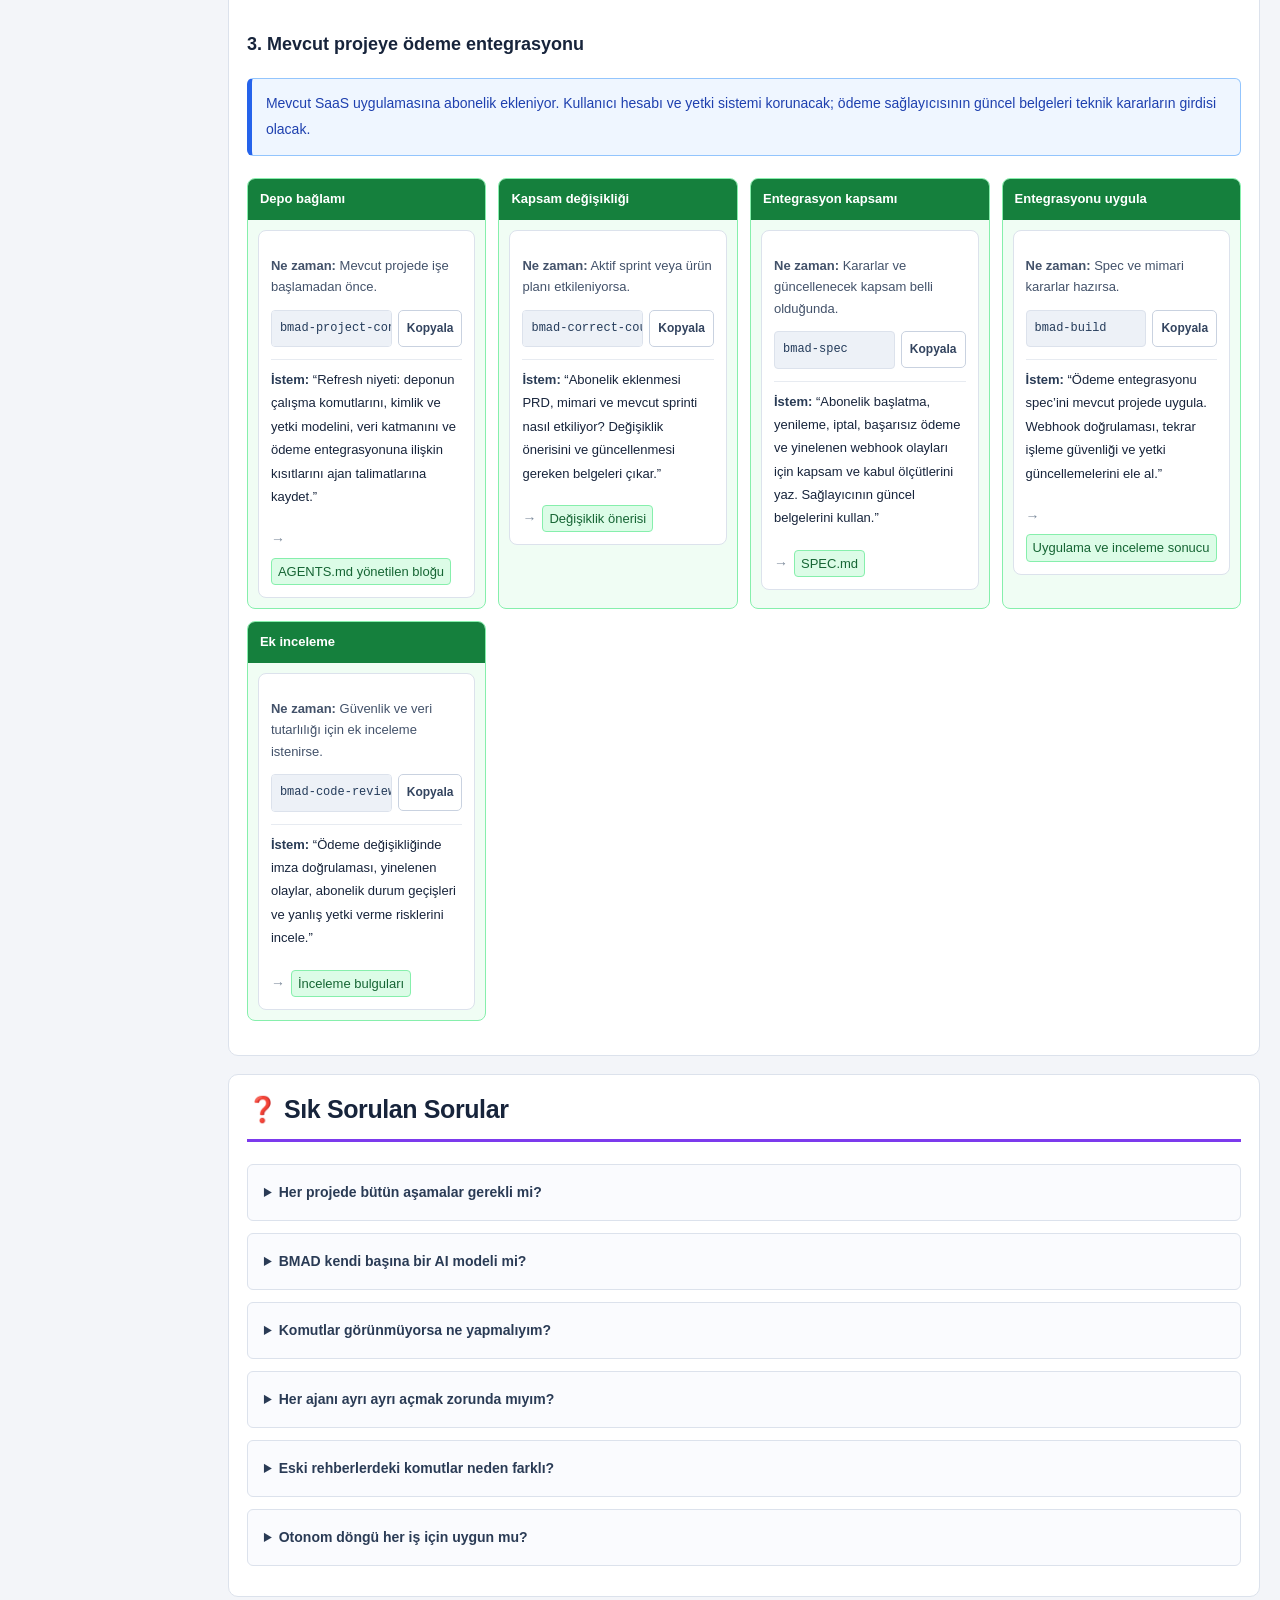
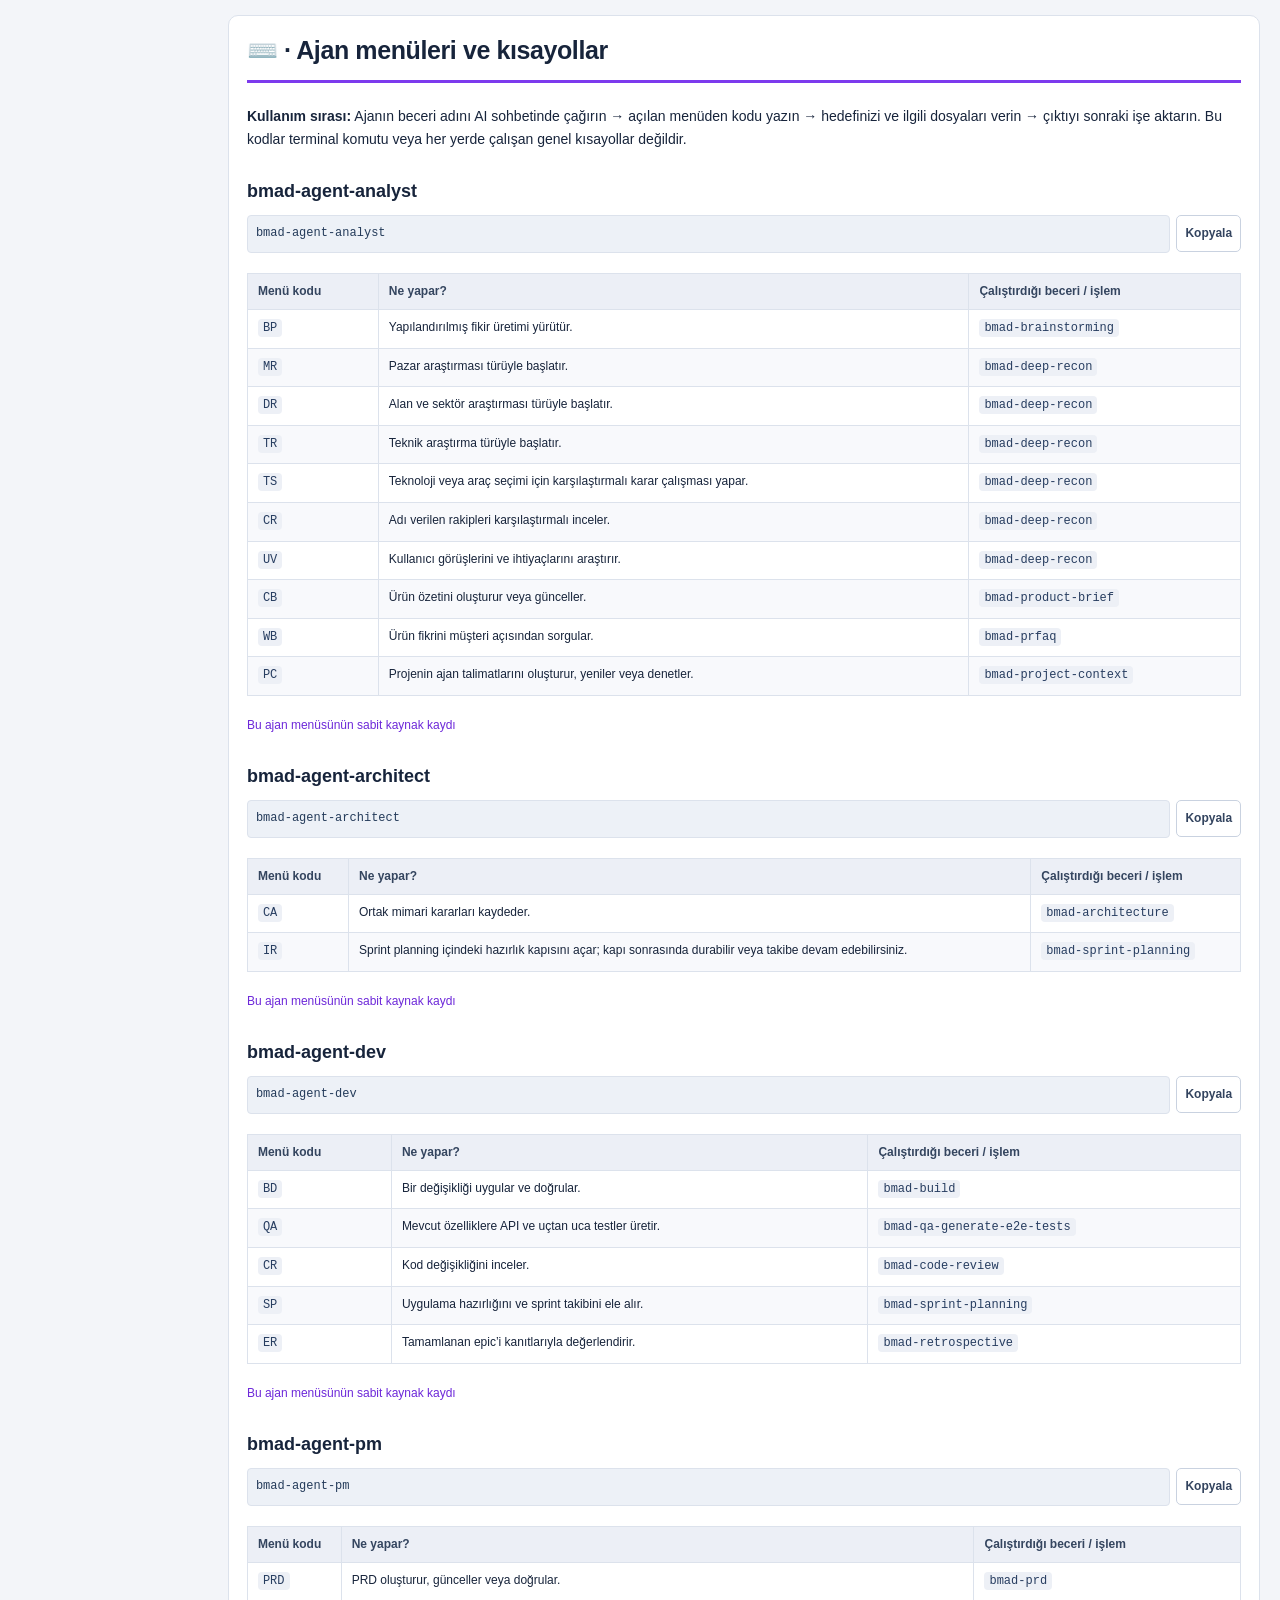
==== commit 182cf92f: "Update Turkish BMAD ecosystem guides and responsive navigation" ====
--- a/index.html
+++ b/index.html
@@ -1,3107 +1,560 @@
 <!DOCTYPE html>
 <html lang="tr">
-
 <head>
-    <meta charset="UTF-8">
-    <meta name="viewport" content="width=device-width, initial-scale=1.0">
-    <title>BMAD Method - Comprehensive Documentation</title>
-    <meta name="description"
-        content="AI-driven development framework with specialized agents, guided workflows, and intelligent planning">
-    <style>
-        :root {
-            --primary-blue: #2563eb;
-            --primary-purple: #7c3aed;
-            --primary-orange: #d97706;
-            --primary-green: #059669;
-            --dark-bg: #0f172a;
-            --dark-surface: #1e293b;
-            --light-bg: #f8fafc;
-            --light-surface: #ffffff;
-            --text-dark: #0f172a;
-            --text-light: #94a3b8;
-            --border-color: #e2e8f0;
-            --accent-cyan: #0891b2;
-            --accent-pink: #db2777;
-        }
-
-        * {
-            box-sizing: border-box;
-            margin: 0;
-            padding: 0;
-        }
-
-        body {
-            font-family: -apple-system, BlinkMacSystemFont, "Segoe UI", Roboto, "Helvetica Neue", Arial, sans-serif;
-            background: linear-gradient(135deg, #667eea 0%, #764ba2 100%);
-            color: var(--text-dark);
-            line-height: 1.4;
-            overflow-x: hidden;
-            font-size: 0.875rem;
-        }
-
-        /* Top Navigation */
-        .top-nav {
-            position: fixed;
-            top: 0;
-            left: 0;
-            right: 0;
-            background: rgba(15, 23, 42, 0.95);
-            backdrop-filter: blur(10px);
-            padding: 0.75rem 1.5rem;
-            z-index: 1000;
-            box-shadow: 0 4px 6px rgba(0, 0, 0, 0.1);
-        }
-
-        .nav-content {
-            max-width: 1400px;
-            margin: 0 auto;
-            display: flex;
-            justify-content: space-between;
-            align-items: center;
-        }
-
-        .logo {
-            font-size: 1.1rem;
-            font-weight: 700;
-            color: white;
-            text-decoration: none;
-            background: linear-gradient(135deg, #667eea 0%, #764ba2 100%);
-            -webkit-background-clip: text;
-            -webkit-text-fill-color: transparent;
-            background-clip: text;
-        }
-
-        .nav-menu {
-            display: flex;
-            gap: 2rem;
-            list-style: none;
-        }
-
-        .nav-menu a {
-            color: #cbd5e1;
-            text-decoration: none;
-            font-weight: 500;
-            font-size: 0.85rem;
-            transition: color 0.3s;
-            padding: 0.4rem 0.75rem;
-            border-radius: 4px;
-        }
-
-        .nav-menu a:hover {
-            color: white;
-            background: rgba(255, 255, 255, 0.1);
-        }
-
-        /* Hero Section */
-        .hero {
-            margin-top: 60px;
-            padding: 2.5rem 1.5rem;
-            text-align: center;
-            color: white;
-        }
-
-        .hero h1 {
-            font-size: 2.25rem;
-            font-weight: 800;
-            margin-bottom: 0.75rem;
-            text-shadow: 0 2px 10px rgba(0, 0, 0, 0.3);
-        }
-
-        .hero p {
-            font-size: 0.95rem;
-            max-width: 800px;
-            margin: 0 auto 1.5rem;
-            opacity: 0.9;
-        }
-
-        .hero-buttons {
-            display: flex;
-            gap: 1rem;
-            justify-content: center;
-            flex-wrap: wrap;
-        }
-
-        .btn {
-            padding: 0.5rem 1rem;
-            border-radius: 6px;
-            font-weight: 600;
-            font-size: 0.85rem;
-            text-decoration: none;
-            transition: all 0.3s;
-            display: inline-block;
-        }
-
-        .btn-primary {
-            background: white;
-            color: var(--primary-purple);
-            box-shadow: 0 4px 6px rgba(0, 0, 0, 0.1);
-        }
-
-        .btn-primary:hover {
-            transform: translateY(-2px);
-            box-shadow: 0 6px 12px rgba(0, 0, 0, 0.2);
-        }
-
-        .btn-secondary {
-            background: rgba(255, 255, 255, 0.2);
-            color: white;
-            border: 2px solid white;
-        }
-
-        .btn-secondary:hover {
-            background: rgba(255, 255, 255, 0.3);
-        }
-
-        /* Main Container */
-        .container {
-            max-width: 1400px;
-            margin: 2rem auto;
-            padding: 0 2rem 2rem;
-        }
-
-        /* Content Sections */
-        .section {
-            background: var(--light-surface);
-            border-radius: 8px;
-            padding: 1.25rem;
-            margin-bottom: 1.5rem;
-            box-shadow: 0 2px 4px rgba(0, 0, 0, 0.08);
-        }
-
-        .section h2 {
-            font-size: 1.35rem;
-            margin-bottom: 1rem;
-            color: var(--primary-purple);
-            border-bottom: 2px solid var(--primary-purple);
-            padding-bottom: 0.4rem;
-            font-weight: 700;
-            text-transform: uppercase;
-            letter-spacing: 0.5px;
-        }
-
-        .section h3 {
-            font-size: 1.1rem;
-            margin: 1rem 0 0.75rem;
-            color: var(--primary-blue);
-            font-weight: 700;
-        }
-
-        .section h4 {
-            font-size: 0.95rem;
-            margin: 0.75rem 0 0.4rem;
-            color: var(--primary-orange);
-            font-weight: 700;
-        }
-
-        .section p {
-            font-size: 0.85rem;
-            line-height: 1.5;
-            margin-bottom: 0.75rem;
-        }
-
-        .section ul,
-        .section ol {
-            font-size: 0.85rem;
-            line-height: 1.5;
-            margin-left: 1.5rem;
-        }
-
-        /* Features Grid */
-        .features-grid {
-            display: grid;
-            grid-template-columns: repeat(auto-fit, minmax(300px, 1fr));
-            gap: 1.5rem;
-            margin: 2rem 0;
-        }
-
-        .feature-card {
-            background: linear-gradient(135deg, #f5f7fa 0%, #c3cfe2 100%);
-            padding: 1rem;
-            border-radius: 8px;
-            border-left: 3px solid var(--primary-blue);
-            transition: transform 0.3s;
-        }
-
-        .feature-card:hover {
-            transform: translateY(-5px);
-            box-shadow: 0 8px 16px rgba(0, 0, 0, 0.1);
-        }
-
-        .feature-card h4 {
-            margin-top: 0;
-            color: var(--primary-purple);
-        }
-
-        /* Installation Steps */
-        .install-steps {
-            background: var(--dark-bg);
-            color: white;
-            padding: 1rem;
-            border-radius: 6px;
-            margin: 0.75rem 0;
-        }
-
-        .install-steps code {
-            background: var(--dark-surface);
-            padding: 0.5rem 0.75rem;
-            border-radius: 4px;
-            display: block;
-            margin: 0.4rem 0;
-            font-size: 0.8rem;
-            color: #bae6fd;
-            overflow-x: auto;
-        }
-
-        /* MAIN DASHBOARD GRID - Phases */
-        .phases-container {
-            display: grid;
-            grid-template-columns: repeat(4, 1fr);
-            gap: 0.75rem;
-            margin: 1.25rem 0;
-        }
-
-        .phase-card {
-            background: #fff;
-            border-radius: 8px;
-            border: 1px solid #e2e8f0;
-            display: flex;
-            flex-direction: column;
-            overflow: hidden;
-            box-shadow: 0 1px 3px rgba(0, 0, 0, 0.05);
-        }
-
-        .phase-header {
-            padding: 0.6rem;
-            color: white;
-            font-weight: 700;
-            text-align: center;
-            text-transform: uppercase;
-            font-size: 0.9rem;
-            letter-spacing: 0.5px;
-            flex-shrink: 0;
-        }
-
-        .phase-1 {
-            background: var(--primary-blue);
-        }
-
-        .phase-2 {
-            background: var(--primary-purple);
-        }
-
-        .phase-3 {
-            background: var(--primary-orange);
-        }
-
-        .phase-4 {
-            background: var(--primary-green);
-        }
-
-        .phase-content {
-            padding: 0.5rem;
-            overflow-y: auto;
-            flex-grow: 1;
-        }
-
-        /* COMPACT ITEM */
-        .workflow-item {
-            border: 1px solid #e2e8f0;
-            border-radius: 8px;
-            margin-bottom: 0.75rem;
-            padding: 1rem;
-            background: #f8fafc;
-            transition: all 0.2s;
-        }
-
-        .workflow-item:hover {
-            box-shadow: 0 2px 8px rgba(0, 0, 0, 0.08);
-        }
-
-        .workflow-item:last-child {
-            margin-bottom: 0;
-        }
-
-        .workflow-item.required {
-            border-left: 3px solid #ef4444;
-            background: #fff;
-        }
-
-        .item-header {
-            display: flex;
-            justify-content: space-between;
-            align-items: flex-start;
-            margin-bottom: 0.75rem;
-            gap: 0.5rem;
-        }
-
-        .item-title {
-            font-weight: 700;
-            font-size: 0.95rem;
-            color: #1e293b;
-            flex: 1;
-        }
-
-        .item-header>span:not(.item-title) {
-            display: inline-flex;
-            gap: 0.35rem;
-            flex-shrink: 0;
-            align-items: center;
-        }
-
-        .cmd-wrapper {
-            position: relative;
-            display: flex;
-            align-items: center;
-            gap: 8px;
-            margin-bottom: 0.6rem;
-        }
-
-        .cmd {
-            flex: 1;
-            background: #1e293b;
-            color: #bae6fd;
-            padding: 5px 7px;
-            border-radius: 4px;
-            font-family: 'Consolas', 'Monaco', 'Courier New', monospace;
-            font-size: 0.7rem;
-            letter-spacing: -0.02em;
-            white-space: nowrap;
-            overflow-x: auto;
-        }
-
-        .cmd::-webkit-scrollbar {
-            height: 4px;
-        }
-
-        .cmd::-webkit-scrollbar-track {
-            background: #0f172a;
-            border-radius: 2px;
-        }
-
-        .cmd::-webkit-scrollbar-thumb {
-            background: #475569;
-            border-radius: 2px;
-        }
-
-        .cmd::-webkit-scrollbar-thumb:hover {
-            background: #64748b;
-        }
-
-        .copy-icon {
-            flex-shrink: 0;
-            width: auto;
-            height: auto;
-            padding: 6px 8px;
-            background: #334155;
-            border-radius: 4px;
-            cursor: pointer;
-            transition: all 0.2s;
-            display: flex;
-            align-items: center;
-            justify-content: center;
-        }
-
-        .copy-icon:hover {
-            background: #475569;
-            transform: scale(1.05);
-        }
-
-        .copy-icon.copied {
-            background: #059669;
-        }
-
-        .copy-icon svg {
-            width: 16px;
-            height: 16px;
-            fill: #bae6fd;
-        }
-
-        .copy-icon.copied svg {
-            fill: white;
-        }
-
-        /* FILE OUTPUT STYLE */
-        .file-arrow {
-            color: #94a3b8;
-            margin-right: 4px;
-            font-size: 0.8rem;
-        }
-
-        .file-wrapper {
-            display: inline-flex;
-            align-items: center;
-            gap: 4px;
-        }
-
-        .file-out {
-            font-size: 0.7rem;
-            font-weight: 600;
-            color: #059669;
-            background-color: #ecfdf5;
-            padding: 2px 5px;
-            border-radius: 4px;
-            border: 1px solid #d1fae5;
-            display: inline-block;
-        }
-
-        .file-badge-req {
-            font-size: 0.6rem;
-            background-color: #ef4444;
-            color: white;
-            padding: 1px 4px;
-            border-radius: 3px;
-            font-weight: 700;
-            display: inline-block;
-        }
-
-        .meta {
-            font-size: 0.75rem;
-            color: #64748b;
-            display: flex;
-            justify-content: space-between;
-            align-items: center;
-            margin-bottom: 0.6rem;
-        }
-
-        .usage-row {
-            font-size: 0.8rem;
-            color: #475569;
-            background: #f1f5f9;
-            padding: 6px 8px;
-            border-radius: 4px;
-            font-style: italic;
-            border: 1px solid #e2e8f0;
-            line-height: 1.25;
-            margin-top: 0.5rem;
-        }
-
-        .usage-label {
-            font-weight: 700;
-            color: #475569;
-            font-style: normal;
-            margin-right: 4px;
-        }
-
-        .badge-req {
-            background: #fee2e2;
-            color: #991b1b;
-            font-size: 0.65rem;
-            padding: 2px 6px;
-            border-radius: 3px;
-            text-transform: uppercase;
-            font-weight: 700;
-        }
-
-        .badge-opt {
-            background: #f1f5f9;
-            color: #64748b;
-            font-size: 0.65rem;
-            padding: 2px 6px;
-            border-radius: 3px;
-            text-transform: uppercase;
-            font-weight: 700;
-        }
-
-        .badge-steps {
-            background: #dbeafe;
-            color: #1e40af;
-            font-size: 0.65rem;
-            padding: 2px 6px;
-            border-radius: 3px;
-            font-weight: 700;
-            margin-left: 4px;
-        }
-
-        /* Agents Grid */
-        .agents-grid {
-            display: grid;
-            grid-template-columns: repeat(auto-fill, minmax(200px, 1fr));
-            gap: 0.75rem;
-            margin: 1.25rem 0;
-        }
-
-        .agent-card {
-            background: linear-gradient(135deg, #667eea 0%, #764ba2 100%);
-            color: white;
-            padding: 1rem;
-            border-radius: 8px;
-            text-align: center;
-            transition: transform 0.3s;
-        }
-
-        .agent-card:hover {
-            transform: scale(1.05);
-        }
-
-        .agent-card h4 {
-            color: white;
-            margin-bottom: 0.4rem;
-            font-size: 0.9rem;
-        }
-
-        .agent-card p {
-            font-size: 0.75rem;
-        }
-
-        .agent-card code {
-            font-size: 0.7rem;
-        }
-
-        /* Commands Table */
-        .commands-table {
-            width: 100%;
-            border-collapse: collapse;
-            margin: 1rem 0;
-        }
-
-        .commands-table th,
-        .commands-table td {
-            padding: 0.75rem;
-            text-align: left;
-            border-bottom: 1px solid var(--border-color);
-        }
-
-        .commands-table th {
-            background: var(--dark-surface);
-            color: white;
-            font-weight: 600;
-        }
-
-        .commands-table code {
-            background: #f1f5f9;
-            padding: 0.2rem 0.4rem;
-            border-radius: 3px;
-            font-size: 0.75rem;
-        }
-
-        /* Alert Boxes */
-        .alert {
-            padding: 0.75rem 1rem;
-            border-radius: 6px;
-            margin: 0.75rem 0;
-            border-left: 3px solid;
-            font-size: 0.85rem;
-        }
-
-        .alert-info {
-            background: #eff6ff;
-            border-color: #2563eb;
-            color: #1e40af;
-        }
-
-        .alert-warning {
-            background: #fef3c7;
-            border-color: #f59e0b;
-            color: #92400e;
-        }
-
-        .alert-success {
-            background: #f0fdf4;
-            border-color: #059669;
-            color: #166534;
-        }
-
-        /* Footer */
-        .footer {
-            background: var(--dark-bg);
-            color: var(--text-light);
-            padding: 1.5rem;
-            text-align: center;
-            margin-top: 1.5rem;
-            font-size: 0.85rem;
-        }
-
-        .heart {
-            color: #ef4444;
-            display: inline-block;
-            animation: pulse 1.5s infinite;
-        }
-
-        @keyframes pulse {
-
-            0%,
-            100% {
-                transform: scale(1);
-            }
-
-            50% {
-                transform: scale(1.2);
-            }
-        }
-
-        /* Responsive */
-        @media (max-width: 1200px) {
-            .phases-container {
-                grid-template-columns: repeat(2, 1fr);
-            }
-        }
-
-        @media (max-width: 768px) {
-            .hero h1 {
-                font-size: 1.75rem;
-            }
-
-            .hero p {
-                font-size: 0.85rem;
-            }
-
-            .nav-menu {
-                flex-direction: column;
-                gap: 0.5rem;
-            }
-
-            .phases-container,
-            .features-grid {
-                grid-template-columns: 1fr;
-            }
-
-            .section {
-                padding: 1rem;
-            }
-
-            .section h2 {
-                font-size: 1.15rem;
-            }
-
-            .section h3 {
-                font-size: 1rem;
-            }
-        }
-
-        /* Smooth Scroll */
-        html {
-            scroll-behavior: smooth;
-        }
-
-        /* Code Blocks */
-        pre {
-            background: var(--dark-bg);
-            color: #bae6fd;
-            padding: 1rem;
-            border-radius: 8px;
-            overflow-x: auto;
-            margin: 1rem 0;
-        }
-
-        /* Lists */
-        ul,
-        ol {
-            margin-left: 2rem;
-            margin-bottom: 1rem;
-        }
-
-        li {
-            margin: 0.5rem 0;
-        }
-
-        /* Step Modal Popup */
-        .step-modal-overlay {
-            display: none;
-            position: fixed;
-            top: 0;
-            left: 0;
-            right: 0;
-            bottom: 0;
-            background: rgba(0, 0, 0, 0.75);
-            z-index: 9999;
-            backdrop-filter: blur(8px);
-        }
-
-        .step-modal-overlay.active {
-            display: flex;
-            align-items: center;
-            justify-content: center;
-            animation: fadeIn 0.3s ease;
-        }
-
-        @keyframes fadeIn {
-            from {
-                opacity: 0;
-            }
-
-            to {
-                opacity: 1;
-            }
-        }
-
-        .step-modal {
-            background: #ffffff;
-            border-radius: 16px;
-            max-width: 700px;
-            width: 90%;
-            max-height: 85vh;
-            overflow: hidden;
-            box-shadow: 0 25px 50px -12px rgba(0, 0, 0, 0.25);
-            animation: slideUp 0.4s cubic-bezier(0.16, 1, 0.3, 1);
-            display: flex;
-            flex-direction: column;
-        }
-
-        @keyframes slideUp {
-            from {
-                opacity: 0;
-                transform: translateY(30px) scale(0.95);
-            }
-
-            to {
-                opacity: 1;
-                transform: translateY(0) scale(1);
-            }
-        }
-
-        .step-modal-header {
-            background: linear-gradient(135deg, #1e293b 0%, #334155 100%);
-            color: white;
-            padding: 2rem;
-            border-bottom: 1px solid #e2e8f0;
-            display: flex;
-            justify-content: space-between;
-            align-items: center;
-            position: relative;
-            overflow: hidden;
-        }
-
-        .step-modal-header::before {
-            content: '';
-            position: absolute;
-            top: 0;
-            left: 0;
-            right: 0;
-            bottom: 0;
-            background: linear-gradient(135deg, rgba(59, 130, 246, 0.1) 0%, rgba(139, 92, 246, 0.1) 100%);
-            pointer-events: none;
-        }
-
-        .step-modal-title {
-            font-size: 1.5rem;
-            font-weight: 700;
-            margin: 0;
-            position: relative;
-            z-index: 1;
-        }
-
-        .step-modal-close {
-            background: rgba(255, 255, 255, 0.15);
-            border: none;
-            color: white;
-            width: 36px;
-            height: 36px;
-            border-radius: 8px;
-            cursor: pointer;
-            font-size: 1.5rem;
-            line-height: 1;
-            transition: all 0.2s;
-            display: flex;
-            align-items: center;
-            justify-content: center;
-            position: relative;
-            z-index: 1;
-        }
-
-        .step-modal-close:hover {
-            background: rgba(255, 255, 255, 0.25);
-            transform: scale(1.1);
-        }
-
-        .step-modal-content {
-            padding: 1.5rem;
-            overflow-y: auto;
-            flex: 1;
-            background: #f8fafc;
-        }
-
-        .step-modal-content::-webkit-scrollbar {
-            width: 8px;
-        }
-
-        .step-modal-content::-webkit-scrollbar-track {
-            background: #f1f5f9;
-        }
-
-        .step-modal-content::-webkit-scrollbar-thumb {
-            background: #cbd5e1;
-            border-radius: 4px;
-        }
-
-        .step-modal-content::-webkit-scrollbar-thumb:hover {
-            background: #94a3b8;
-        }
-
-        .step-list {
-            list-style: none;
-            padding: 0;
-            margin: 0;
-            display: grid;
-            gap: 1rem;
-        }
-
-        .step-list-item {
-            display: flex;
-            gap: 1rem;
-            padding: 1.25rem;
-            background: white;
-            border-radius: 12px;
-            border: 1px solid #e2e8f0;
-            transition: all 0.3s cubic-bezier(0.16, 1, 0.3, 1);
-            position: relative;
-            overflow: hidden;
-        }
-
-        .step-list-item::before {
-            content: '';
-            position: absolute;
-            top: 0;
-            left: 0;
-            width: 4px;
-            height: 100%;
-            background: linear-gradient(180deg, #3b82f6 0%, #8b5cf6 100%);
-            transform: scaleY(0);
-            transition: transform 0.3s ease;
-        }
-
-        .step-list-item:hover {
-            border-color: #cbd5e1;
-            box-shadow: 0 4px 12px rgba(0, 0, 0, 0.08);
-            transform: translateY(-2px);
-        }
-
-        .step-list-item:hover::before {
-            transform: scaleY(1);
-        }
-
-        .step-num {
-            background: linear-gradient(135deg, #3b82f6 0%, #8b5cf6 100%);
-            color: white;
-            min-width: 40px;
-            height: 40px;
-            border-radius: 10px;
-            display: flex;
-            align-items: center;
-            justify-content: center;
-            font-weight: 700;
-            font-size: 1rem;
-            flex-shrink: 0;
-            box-shadow: 0 4px 12px rgba(59, 130, 246, 0.3);
-        }
-
-        .step-content {
-            flex: 1;
-            display: flex;
-            flex-direction: column;
-            gap: 0.5rem;
-        }
-
-        .step-title {
-            font-size: 1rem;
-            color: #0f172a;
-            font-weight: 600;
-            line-height: 1.4;
-        }
-
-        .step-desc {
-            font-size: 0.875rem;
-            color: #64748b;
-            line-height: 1.6;
-            background: #f1f5f9;
-            padding: 0.75rem 1rem;
-            border-radius: 8px;
-            border-left: 3px solid #cbd5e1;
-        }
-
-        .badge-steps {
-            cursor: pointer;
-            transition: all 0.2s;
-        }
-
-        .badge-steps:hover {
-            background: #bfdbfe;
-            color: #1e3a8a;
-            transform: scale(1.05);
-        }
-
-        /* Links */
-        a {
-            color: var(--primary-blue);
-            text-decoration: none;
-        }
-
-        a:hover {
-            text-decoration: underline;
-        }
-
-        .badge {
-            display: inline-block;
-            padding: 0.25rem 0.75rem;
-            border-radius: 12px;
-            font-size: 0.75rem;
-            font-weight: 600;
-            text-transform: uppercase;
-        }
-
-        .badge-required {
-            background: #fee2e2;
-            color: #991b1b;
-        }
-
-        .badge-optional {
-            background: #e0e7ff;
-            color: #3730a3;
-        }
-
-        .badge-recommended {
-            background: #d1fae5;
-            color: #065f46;
-        }
-    </style>
-    <script>
-        function copyCommand(button, command) {
-            // Clipboard'a kopyala
-            navigator.clipboard.writeText(command).then(function () {
-                // Görsel feedback
-                button.classList.add('copied');
-                const originalHTML = button.innerHTML;
-
-                // Checkmark ikonu göster
-                button.innerHTML = '<svg viewBox="0 0 24 24"><path d="M9 16.17L4.83 12l-1.42 1.41L9 19 21 7l-1.41-1.41L9 16.17z"/></svg>';
-
-                // 2 saniye sonra eski haline döndür
-                setTimeout(function () {
-                    button.classList.remove('copied');
-                    button.innerHTML = originalHTML;
-                }, 2000);
-            }).catch(function (err) {
-                console.error('Kopyalama hatası:', err);
-            });
-        }
-    </script>
-    <script>
-        // Workflow Step Detayları
-        const workflowSteps = {
-            '/bmad-bmm-market-research': [
-                { num: '1', title: 'Market Research Initialization', desc: 'Pazar araştırması başlatılır, proje bağlamı ve hedefler belirlenir' },
-                { num: '2', title: 'Customer Behavior and Segments', desc: 'Müşteri segmentleri ve davranış kalıpları analiz edilir' },
-                { num: '3', title: 'Customer Pain Points and Needs', desc: 'Müşterilerin sorunları ve ihtiyaçları derinlemesine incelenir' },
-                { num: '4', title: 'Customer Decisions and Journey', desc: 'Müşteri karar süreci ve deneyim yolculuğu haritalanır' },
-                { num: '5', title: 'Competitive Analysis', desc: 'Rakip analizi yapılır, pazar konumlandırması belirlenir' },
-                { num: '6', title: 'Research Completion', desc: 'Bulgular sentezlenir ve rapor oluşturulur' },
-            ],
-            '/bmad-bmm-domain-research': [
-                { num: '1', title: 'Domain Research Scope Confirmation', desc: 'Araştırma kapsamı ve domain alanı netleştirilir' },
-                { num: '2', title: 'Industry Analysis', desc: 'Sektör dinamikleri, trendler ve büyüme fırsatları incelenir' },
-                { num: '3', title: 'Competitive Landscape', desc: 'Rekabet ortamı ve oyuncular detaylı analiz edilir' },
-                { num: '4', title: 'Regulatory Focus', desc: 'Yasal düzenlemeler ve compliance gereksinimleri araştırılır' },
-                { num: '5', title: 'Technical Trends', desc: 'Domain\'e özgü teknik trendler ve yenilikler incelenir' },
-                { num: '6', title: 'Research Synthesis and Completion', desc: 'Tüm bulgular entegre edilir ve actionable insights çıkarılır' },
-            ],
-            '/bmad-bmm-technical-research': [
-                { num: '1', title: 'Technical Research Scope Confirmation', desc: 'Teknik araştırma kapsamı ve odak alanları belirlenir' },
-                { num: '2', title: 'Technology Stack Analysis', desc: 'Potansiyel teknoloji seçenekleri ve stack\'ler karşılaştırılır' },
-                { num: '3', title: 'Integration Patterns', desc: 'Sistem entegrasyonları ve API stratejileri araştırılır' },
-                { num: '4', title: 'Architectural Patterns', desc: 'Mimari desenler ve best practice\'ler incelenir' },
-                { num: '5', title: 'Implementation Research', desc: 'Gerçek dünya implementasyonları ve case study\'ler araştırılır' },
-                { num: '6', title: 'Technical Synthesis and Completion', desc: 'Teknik öneriler ve mimari kararlar dokümante edilir' },
-            ],
-            '/bmad-bmm-create-product-brief': [
-                { num: '1', title: 'Initialization & Setup', desc: 'Proje başlatılır, stakeholder\'lar ve bağlam netleştirilir' },
-                { num: '2', title: 'Vision & Goals', desc: 'Ürün vizyonu ve stratejik hedefler tanımlanır' },
-                { num: '3', title: 'Users & Personas', desc: 'Kullanıcı profilleri ve persona\'lar oluşturulur' },
-                { num: '4', title: 'Success Metrics', desc: 'Başarı metrikleri ve KPI\'lar belirlenir' },
-                { num: '5', title: 'Scope & Timeline', desc: 'Proje kapsamı ve zaman planı netleştirilir' },
-                { num: '6', title: 'Completion & Review', desc: 'Brief tamamlanır ve stakeholder onayı alınır' },
-            ],
-            '/bmad-bmm-create-prd': [
-                { num: '1', title: 'Initialization & Setup', desc: 'PRD süreci başlatılır, mevcut dokümanlar gözden geçirilir' },
-                { num: '2', title: 'Discovery & Context', desc: 'Problem domain ve iş bağlamı derinlemesine anlaşılır' },
-                { num: '3', title: 'Success Criteria', desc: 'Başarı kriterleri ve kabul şartları tanımlanır' },
-                { num: '4', title: 'User Journeys', desc: 'Detaylı kullanıcı senaryoları ve journey\'ler oluşturulur' },
-                { num: '5', title: 'Domain Model', desc: 'Domain modeli ve veri yapıları tasarlanır' },
-                { num: '6', title: 'Innovation & Ideas', desc: 'Yenilikçi fikirler ve farklılaştırıcı özellikler belirlenir' },
-                { num: '7', title: 'Project Type', desc: 'Proje tipi ve yaklaşım stratejisi netleştirilir' },
-                { num: '8', title: 'Requirements', desc: 'Fonksiyonel ve teknik gereksinimler detaylandırılır' },
-                { num: '9', title: 'Features', desc: 'Özellik listesi önceliklendirilir ve tanımlanır' },
-                { num: '10', title: 'Non-functional Requirements', desc: 'Performans, güvenlik ve ölçeklenebilirlik gereksinimleri belirlenir' },
-                { num: '11', title: 'Constraints & Dependencies', desc: 'Teknik ve iş kısıtları, bağımlılıklar dokümante edilir' },
-                { num: '12', title: 'Completion & Review', desc: 'PRD tamamlanır, review ve onay süreci yürütülür' },
-            ],
-            '/bmad-bmm-create-ux-design': [
-                { num: '1', title: 'UX Design Workflow Initialization', desc: 'UX tasarım süreci başlatılır, hedefler netleştirilir' },
-                { num: '2', title: 'Project Understanding', desc: 'Proje gereksinimleri ve kullanıcı ihtiyaçları anlaşılır' },
-                { num: '3', title: 'Core Experience Definition', desc: 'Temel kullanıcı deneyimi ve etkileşim modeli tanımlanır' },
-                { num: '4', title: 'Desired Emotional Response', desc: 'Hedef duygusal tepki ve kullanıcı hissi tasarlanır' },
-                { num: '5', title: 'UX Pattern Analysis & Inspiration', desc: 'UX pattern\'leri araştırılır, inspirasyon kaynakları incelenir' },
-                { num: '6', title: 'Design System Choice', desc: 'Tasarım sistemi ve stil kılavuzu seçilir/oluşturulur' },
-                { num: '7', title: 'Defining Core Experience', desc: 'Çekirdek deneyim akışları detaylandırılır' },
-                { num: '8', title: 'Visual Foundation', desc: 'Görsel temeller, renk paleti ve tipografi belirlenir' },
-                { num: '9', title: 'Design Direction Mockups', desc: 'Tasarım yönünü gösteren mockup\'lar oluşturulur' },
-                { num: '10', title: 'User Journey Flows', desc: 'Detaylı kullanıcı akış diyagramları çizilir' },
-                { num: '11', title: 'Component Strategy', desc: 'UI component stratejisi ve kütüphanesi tasarlanır' },
-                { num: '12', title: 'UX Consistency Patterns', desc: 'Tutarlılık pattern\'leri ve kılavuzları oluşturulur' },
-                { num: '13', title: 'Responsive Design & Accessibility', desc: 'Responsive davranış ve erişilebilirlik standartları tanımlanır' },
-                { num: '14', title: 'Workflow Completion', desc: 'UX tasarım dokümantasyonu tamamlanır ve teslim edilir' },
-            ],
-            '/bmad-bmm-create-architecture': [
-                { num: '1', title: 'Architecture Workflow Initialization', desc: 'Mimari tasarım süreci başlatılır, hedefler belirlenir' },
-                { num: '2', title: 'Project Context Analysis', desc: 'Proje bağlamı, kısıtlar ve gereksinimler analiz edilir' },
-                { num: '3', title: 'Starter Template Evaluation', desc: 'Başlangıç template\'leri ve boilerplate\'ler değerlendirilir' },
-                { num: '4', title: 'Core Architectural Decisions', desc: 'Kritik mimari kararlar alınır ve dokümante edilir' },
-                { num: '5', title: 'Implementation Patterns & Consistency Rules', desc: 'Uygulama pattern\'leri ve tutarlılık kuralları tanımlanır' },
-                { num: '6', title: 'Project Structure & Boundaries', desc: 'Proje yapısı ve modül sınırları tasarlanır' },
-                { num: '7', title: 'Architecture Validation & Completion', desc: 'Mimari tasarım doğrulanır ve test edilir' },
-                { num: '8', title: 'Architecture Completion & Handoff', desc: 'Mimari doküman tamamlanır, geliştirme ekibine devredilir' },
-            ],
-            '/bmad-bmm-create-epics-and-stories': [
-                { num: '1', title: 'Validate Prerequisites', desc: 'PRD, Architecture ve UX dokümanları kontrol edilir' },
-                { num: '2', title: 'Design Epics', desc: 'Epic\'ler oluşturulur, kullanıcı değer akışlarına göre organize edilir' },
-                { num: '3', title: 'Create Stories', desc: 'Detaylı user story\'ler yazılır, kabul kriterleri tanımlanır' },
-                { num: '4', title: 'Final Validation', desc: 'Story\'ler gözden geçirilir, eksikler tamamlanır' },
-            ],
-            '/bmad-bmm-check-implementation-readiness': [
-                { num: '1', title: 'Document Discovery', desc: 'Tüm proje dokümanları toplanır ve envantere alınır' },
-                { num: '2', title: 'PRD Analysis', desc: 'PRD detaylı incelenir, eksikler belirlenir' },
-                { num: '3', title: 'Epic Coverage Validation', desc: 'Epic\'lerin PRD\'yi kapsama durumu değerlendirilir' },
-                { num: '4', title: 'UX Alignment', desc: 'UX tasarımın gereksinimlerle uyumu kontrol edilir' },
-                { num: '5', title: 'Epic Quality Review', desc: 'Epic ve story kalitesi adversarial olarak gözden geçirilir' },
-                { num: '6', title: 'Final Assessment', desc: 'Genel hazırlık durumu değerlendirilir ve rapor oluşturulur' },
-            ],
-            '/bmad-bmm-quick-spec': [
-                { num: '1', title: 'Analyze Requirement Delta', desc: 'Gereksinim farkı ve değişiklikler analiz edilir' },
-                { num: '2', title: 'Map Technical Constraints & Anchor Points', desc: 'Teknik kısıtlar ve referans noktaları haritalanır' },
-                { num: '3', title: 'Generate Implementation Plan', desc: 'Detaylı uygulama planı ve teknik spec oluşturulur' },
-                { num: '4', title: 'Review & Finalize', desc: 'Spec gözden geçirilir ve implementasyona hazır hale getirilir' },
-            ],
-            '/bmad-bmm-quick-dev': [
-                { num: '1', title: 'Mode Detection', desc: 'Çalışma modu belirlenir (spec-based veya direct)' },
-                { num: '2', title: 'Context Gathering (Direct Mode)', desc: 'Bağlam toplanır, mevcut kod incelenir' },
-                { num: '3', title: 'Execute Implementation', desc: 'Kod yazılır, özellik implement edilir' },
-                { num: '4', title: 'Self-Check', desc: 'Kendi kendine test ve kontrol yapılır' },
-                { num: '5', title: 'Adversarial Code Review', desc: 'Kod adversarial review sürecinden geçirilir' },
-                { num: '6', title: 'Resolve Findings', desc: 'Bulunan sorunlar düzeltilir ve finalize edilir' },
-            ],
-        };
-
-        function showStepModal(workflowCommand, workflowTitle) {
-            const steps = workflowSteps[workflowCommand];
-            if (!steps) {
-                console.error('Steps not found for:', workflowCommand);
-                return;
-            }
-
-            // Modal HTML'i oluştur
-            const modalHTML = `
-                <div class="step-modal-overlay active" id="stepModal" onclick="closeStepModal(event)">
-                    <div class="step-modal" onclick="event.stopPropagation()">
-                        <div class="step-modal-header">
-                            <h3 class="step-modal-title">${workflowTitle}</h3>
-                            <button class="step-modal-close" onclick="closeStepModal()">&times;</button>
-                        </div>
-                        <div class="step-modal-content">
-                            <ul class="step-list">
-                                ${steps.map(step => `
-                                    <li class="step-list-item">
-                                        <div class="step-num">${step.num}</div>
-                                        <div class="step-content">
-                                            <div class="step-title">${step.title}</div>
-                                            <div class="step-desc">${step.desc}</div>
-                                        </div>
-                                    </li>
-                                `).join('')}
-                            </ul>
-                        </div>
-                    </div>
-                </div>
-            `;
-
-            // Modal'ı DOM'a ekle
-            const modalContainer = document.createElement('div');
-            modalContainer.innerHTML = modalHTML;
-            document.body.appendChild(modalContainer.firstElementChild);
-
-            // ESC tuşu ile kapatma
-            document.addEventListener('keydown', handleEscKey);
-        }
-
-        function closeStepModal(event) {
-            // Eğer overlay'e tıklandıysa veya X butonuna tıklandıysa
-            if (!event || event.target.id === 'stepModal' || event.target.closest('.step-modal-close')) {
-                const modal = document.getElementById('stepModal');
-                if (modal) {
-                    modal.classList.remove('active');
-                    setTimeout(() => modal.remove(), 200);
-                }
-                document.removeEventListener('keydown', handleEscKey);
-            }
-        }
-
-        function handleEscKey(event) {
-            if (event.key === 'Escape') {
-                closeStepModal();
-            }
-        }
-    </script>
+<meta charset="UTF-8">
+<meta name="viewport" content="width=device-width,initial-scale=1">
+<title>BMAD Method — Türkçe Ekosistem Rehberi | Metehan Soner</title>
+<meta name="author" content="Metehan Soner">
+<meta name="description" content="BMAD Method 6.12.4 Türkçe rehberi: ekosistem, ajanlar, adım adım iş akışları ve örnek istemler. Metehan Soner tarafından hazırlanmıştır.">
+<link rel="stylesheet" href="assets/ecosystem.css">
+<script src="assets/guide.js" defer>
+</script>
 </head>
-
 <body>
-    <!-- Top Navigation -->
-    <nav class="top-nav">
-        <div class="nav-content">
-            <a href="#" class="logo">BMAD METHOD</a>
-            <ul class="nav-menu">
-                <li><a href="#overview">Genel Bakış</a></li>
-                <li><a href="#installation">Kurulum</a></li>
-                <li><a href="#phases">Fazlar</a></li>
-                <li><a href="#workflows">İş Akışları</a></li>
-                <li><a href="#agents">Ajanlar</a></li>
-                <li><a href="#commands">Komutlar</a></li>
-                <li><a href="#examples">Örnekler</a></li>
-            </ul>
-        </div>
-    </nav>
-
-    <!-- Hero Section -->
-    <section class="hero">
-        <h1>BMAD Method</h1>
-        <p>Breakthrough Method of Agile AI Driven Development - Uzman AI ajanları, rehberli iş akışları ve akıllı
-            planlama ile yazılım geliştirme framework'ü</p>
-        <div class="hero-buttons">
-            <a href="#installation" class="btn btn-primary">Hemen Başla</a>
-            <a href="https://docs.bmad-method.org/" target="_blank" class="btn btn-secondary">Dökümantasyon</a>
-            <a href="https://github.com/bmad-code-org/BMAD-METHOD" target="_blank" class="btn btn-secondary">GitHub</a>
-        </div>
-    </section>
-
-    <!-- Main Container -->
-    <div class="container">
-
-        <!-- Overview Section -->
-        <section id="overview" class="section">
-            <h2>🎯 Genel Bakış</h2>
-
-            <p>BMAD Method, yazılım geliştirme sürecinizin tamamında size yardımcı olan AI-destekli bir geliştirme
-                framework'üdür. Fikir aşamasından planlamaya, oradan da AI ajanları ile uygulamaya kadar tüm süreci
-                kapsar.</p>
-
-            <div class="alert alert-info">
-                <strong>💡 Temel Felsefe:</strong> Geleneksel AI araçları sizin yerinize düşünür ve ortalama sonuçlar
-                üretir. BMAD ajanları ise uzman işbirlikçiler gibi davranarak, yapılandırılmış bir süreç boyunca sizi
-                yönlendirir ve AI ile ortaklıkta en iyi düşüncenizi ortaya çıkarır.
-            </div>
-
-            <h3>✨ Neden BMAD?</h3>
-            <div class="features-grid">
-                <div class="feature-card">
-                    <h4>🤖 AI Akıllı Yardım</h4>
-                    <p>Beta'da yeni! AI destekli yardım, başlangıçtan sona kadar size rehberlik eder. Sadece
-                        <code>/bmad-help</code> yazın.
-                    </p>
-                </div>
-                <div class="feature-card">
-                    <h4>📊 Ölçek-Domain Uyarlanabilir</h4>
-                    <p>Proje karmaşıklığına, alanına ve türüne göre planlama derinliğini otomatik olarak ayarlar.</p>
-                </div>
-                <div class="feature-card">
-                    <h4>🔄 Yapılandırılmış İş Akışları</h4>
-                    <p>Analiz, planlama, mimari ve uygulama boyunca agile en iyi uygulamalarına dayalı 50+ workflow.
-                    </p>
-                </div>
-                <div class="feature-card">
-                    <h4>👥 Uzmanlaşmış Ajanlar</h4>
-                    <p>PM, Mimar, Geliştirici, UX, Scrum Master ve daha fazlası - 21+ alan uzmanı ajan.</p>
-                </div>
-                <div class="feature-card">
-                    <h4>🎉 Party Mode</h4>
-                    <p>Birden fazla ajan personasını tek bir oturumda bir araya getirerek projenizi planlayın,
-                        sorunları çözün veya tartışın.</p>
-                </div>
-                <div class="feature-card">
-                    <h4>🔄 Tam Yaşam Döngüsü</h4>
-                    <p>Beyin fırtınasından deployment'a kadar, BMAD her adımda yanınızda.</p>
-                </div>
-            </div>
-
-            <div class="alert alert-success">
-                <strong>✅ 100% Ücretsiz ve Açık Kaynak</strong><br>
-                Ödeme duvarı yok. Gizli içerik yok. Gizli Discord yok. Herkesin güçlenmesine inanıyoruz, sadece
-                ödeyebilenlerin değil.
-            </div>
-        </section>
-
-        <!-- Installation Section -->
-        <section id="installation" class="section">
-            <h2>🚀 Kurulum</h2>
-
-            <h3>Gereksinimler</h3>
-            <ul>
-                <li><strong>Node.js v20+</strong> - Kurulum için gerekli</li>
-                <li><strong>Git</strong> - Versiyon kontrolü için önerilir</li>
-                <li><strong>AI-destekli IDE</strong> - Claude Code, Cursor, Windsurf veya benzeri</li>
-                <li><strong>Bir proje fikri</strong> - Öğrenmek için basit bir fikir bile yeterli</li>
-            </ul>
-
-            <h3>Hızlı Kurulum</h3>
-            <div class="install-steps">
-                <p><strong>1. Proje dizininde terminali açın ve çalıştırın:</strong></p>
-                <code>npx bmad-method install</code>
-
-                <p style="margin-top: 1rem;"><strong>2. Modül seçimi yapıldığında "BMad Method" seçin.</strong></p>
-                <p style="margin-top: 0.5rem;">Kurulum iki klasör oluşturur:</p>
-                <ul style="color: #cbd5e1; margin-left: 2rem;">
-                    <li><code>_bmad/</code> - ajanlar, workflow'lar, görevler ve yapılandırma</li>
-                    <li><code>_bmad-output/</code> - artifact'lerinizin kaydedileceği yer</li>
-                </ul>
-
-                <p style="margin-top: 1rem;"><strong>3. AI IDE'nizi proje klasöründe açın ve yardım workflow'unu
-                        çalıştırın:</strong></p>
-                <code>/bmad-help</code>
-            </div>
-
-            <h3>Etkileşimsiz Kurulum</h3>
-            <p>CI/CD pipeline'ları veya otomatik deployment'lar için komut satırı bayrakları kullanın:</p>
-            <div class="install-steps">
-                <code>npx bmad-method install --directory /path/to/project --modules bmm --tools claude-code --yes</code>
-            </div>
-
-            <div class="alert alert-warning">
-                <strong>⚠️ ÖNEMLİ: Her Workflow İçin Yeni Chat!</strong><br>
-                Her workflow için her zaman yeni bir chat başlatın. Bu, bağlam sınırlamalarının sorunlara yol açmasını
-                önler. Eski konuşma geçmişi veya önbellek, yeni workflow'u karıştırabilir.
-            </div>
-
-            <h3>Desteklenen AI Araçları</h3>
-            <ul>
-                <li><strong>Claude Code</strong> - Anthropic'in CLI aracı (önerilen)</li>
-                <li><strong>Cursor</strong> - AI-öncelikli kod editörü</li>
-                <li><strong>Windsurf</strong> - Codeium'un AI IDE'si</li>
-                <li><strong>Kiro</strong> - Amazon'un AI destekli IDE'si</li>
-                <li><strong>Roo Code</strong> - VS Code uzantısı</li>
-            </ul>
-        </section>
-
-        <!-- Phases Section -->
-        <section id="phases" class="section">
-            <h2>📋 BMAD Fazları</h2>
-
-            <div class="alert alert-warning" style="text-align: center;">
-                ⚠️ <strong>DİKKAT:</strong> Her workflow için mutlaka <strong>Yeni Chat</strong> açın.
-            </div>
-
-            <div class="phases-container">
-                <!-- PHASE 1: ANALYSIS -->
-                <div class="phase-card">
-                    <div class="phase-header phase-1">1. Analiz</div>
-                    <div class="phase-content">
-                        <div class="workflow-item">
-                            <div class="item-header"><span class="item-title">10. Brainstorm Project</span><span
-                                    class="badge-opt">OPT</span></div>
-                            <div class="cmd-wrapper">
-                                <code class="cmd">/bmad-brainstorming</code>
-                                <button class="copy-icon" onclick="copyCommand(this, '/bmad-brainstorming')"
-                                    title="Kopyala">
-                                    <svg viewBox="0 0 24 24">
-                                        <path
-                                            d="M16 1H4c-1.1 0-2 .9-2 2v14h2V3h12V1zm3 4H8c-1.1 0-2 .9-2 2v14c0 1.1.9 2 2 2h11c1.1 0 2-.9 2-2V7c0-1.1-.9-2-2-2zm0 16H8V7h11v14z" />
-                                    </svg>
-                                </button>
-                            </div>
-                            <div class="meta"><span>Mary (BA)</span>
-                                <div class="file-wrapper"><span class="file-arrow">➝</span><span
-                                        class="file-out">brainstorming.md</span></div>
-                            </div>
-                            <div class="usage-row"><span class="usage-label">Açıklama:</span>Beyin fırtınası, fikir
-                                keşfi</div>
-                        </div>
-                        <div class="workflow-item">
-                            <div class="item-header"><span class="item-title">20. Market Research</span><span
-                                    class="badge-opt">OPT</span><span class="badge-steps"
-                                    onclick="showStepModal('/bmad-bmm-market-research', 'Market Research')">6
-                                    steps</span></div>
-                            <div class="cmd-wrapper">
-                                <code class="cmd">/bmad-bmm-market-research</code>
-                                <button class="copy-icon" onclick="copyCommand(this, '/bmad-bmm-market-research')"
-                                    title="Kopyala">
-                                    <svg viewBox="0 0 24 24">
-                                        <path
-                                            d="M16 1H4c-1.1 0-2 .9-2 2v14h2V3h12V1zm3 4H8c-1.1 0-2 .9-2 2v14c0 1.1.9 2 2 2h11c1.1 0 2-.9 2-2V7c0-1.1-.9-2-2-2zm0 16H8V7h11v14z" />
-                                    </svg>
-                                </button>
-                            </div>
-                            <div class="meta"><span>Mary (BA)</span>
-                                <div class="file-wrapper"><span class="file-arrow">➝</span><span
-                                        class="file-out">market-research.md</span></div>
-                            </div>
-                            <div class="usage-row"><span class="usage-label">Açıklama:</span>Rakip analizi, pazar
-                                ihtiyaçları</div>
-                        </div>
-                        <div class="workflow-item">
-                            <div class="item-header"><span class="item-title">21. Domain Research</span><span
-                                    class="badge-opt">OPT</span><span class="badge-steps"
-                                    onclick="showStepModal('/bmad-bmm-domain-research', 'Domain Research')">6
-                                    steps</span></div>
-                            <div class="cmd-wrapper">
-                                <code class="cmd">/bmad-bmm-domain-research</code>
-                                <button class="copy-icon" onclick="copyCommand(this, '/bmad-bmm-domain-research')"
-                                    title="Kopyala">
-                                    <svg viewBox="0 0 24 24">
-                                        <path
-                                            d="M16 1H4c-1.1 0-2 .9-2 2v14h2V3h12V1zm3 4H8c-1.1 0-2 .9-2 2v14c0 1.1.9 2 2 2h11c1.1 0 2-.9 2-2V7c0-1.1-.9-2-2-2zm0 16H8V7h11v14z" />
-                                    </svg>
-                                </button>
-                            </div>
-                            <div class="meta"><span>Mary (BA)</span>
-                                <div class="file-wrapper"><span class="file-arrow">➝</span><span
-                                        class="file-out">domain-research.md</span></div>
-                            </div>
-                            <div class="usage-row"><span class="usage-label">Açıklama:</span>Domain derinlemesine
-                                inceleme</div>
-                        </div>
-                        <div class="workflow-item">
-                            <div class="item-header"><span class="item-title">22. Technical Research</span><span
-                                    class="badge-opt">OPT</span><span class="badge-steps"
-                                    onclick="showStepModal('/bmad-bmm-technical-research', 'Technical Research')">6
-                                    steps</span></div>
-                            <div class="cmd-wrapper">
-                                <code class="cmd">/bmad-bmm-technical-research</code>
-                                <button class="copy-icon" onclick="copyCommand(this, '/bmad-bmm-technical-research')"
-                                    title="Kopyala">
-                                    <svg viewBox="0 0 24 24">
-                                        <path
-                                            d="M16 1H4c-1.1 0-2 .9-2 2v14h2V3h12V1zm3 4H8c-1.1 0-2 .9-2 2v14c0 1.1.9 2 2 2h11c1.1 0 2-.9 2-2V7c0-1.1-.9-2-2-2zm0 16H8V7h11v14z" />
-                                    </svg>
-                                </button>
-                            </div>
-                            <div class="meta"><span>Mary (BA)</span>
-                                <div class="file-wrapper"><span class="file-arrow">➝</span><span
-                                        class="file-out">technical-research.md</span></div>
-                            </div>
-                            <div class="usage-row"><span class="usage-label">Açıklama:</span>Teknik fizibilite, mimari
-                                opsiyonlar</div>
-                        </div>
-                        <div class="workflow-item">
-                            <div class="item-header"><span class="item-title">30. Create Brief</span><span
-                                    class="badge-opt">OPT</span><span class="badge-steps"
-                                    onclick="showStepModal('/bmad-bmm-create-product-brief', 'Create Product Brief')">6
-                                    steps</span></div>
-                            <div class="cmd-wrapper">
-                                <code class="cmd">/bmad-bmm-create-product-brief</code>
-                                <button class="copy-icon" onclick="copyCommand(this, '/bmad-bmm-create-product-brief')"
-                                    title="Kopyala">
-                                    <svg viewBox="0 0 24 24">
-                                        <path
-                                            d="M16 1H4c-1.1 0-2 .9-2 2v14h2V3h12V1zm3 4H8c-1.1 0-2 .9-2 2v14c0 1.1.9 2 2 2h11c1.1 0 2-.9 2-2V7c0-1.1-.9-2-2-2zm0 16H8V7h11v14z" />
-                                    </svg>
-                                </button>
-                            </div>
-                            <div class="meta"><span>Mary (BA)</span>
-                                <div class="file-wrapper"><span class="file-arrow">➝</span><span
-                                        class="file-out">product-brief.md</span></div>
-                            </div>
-                            <div class="usage-row"><span class="usage-label">Açıklama:</span>Ürün fikrini özetleyen kısa
-                                brief</div>
-                        </div>
-                    </div>
-                </div>
-
-                <!-- PHASE 2: PLANNING -->
-                <div class="phase-card">
-                    <div class="phase-header phase-2">2. Planlama</div>
-                    <div class="phase-content">
-                        <div class="workflow-item required">
-                            <div class="item-header"><span class="item-title">10. Create PRD</span><span
-                                    class="badge-req">ZORUNLU</span><span class="badge-steps"
-                                    onclick="showStepModal('/bmad-bmm-create-prd', 'Create PRD')">12 steps</span></div>
-                            <div class="cmd-wrapper">
-                                <code class="cmd">/bmad-bmm-create-prd</code>
-                                <button class="copy-icon" onclick="copyCommand(this, '/bmad-bmm-create-prd')"
-                                    title="Kopyala">
-                                    <svg viewBox="0 0 24 24">
-                                        <path
-                                            d="M16 1H4c-1.1 0-2 .9-2 2v14h2V3h12V1zm3 4H8c-1.1 0-2 .9-2 2v14c0 1.1.9 2 2 2h11c1.1 0 2-.9 2-2V7c0-1.1-.9-2-2-2zm0 16H8V7h11v14z" />
-                                    </svg>
-                                </button>
-                            </div>
-                            <div class="meta"><span>John (PM)</span>
-                                <div class="file-wrapper"><span class="file-arrow">➝</span><span
-                                        class="file-out">PRD.md</span><span class="file-badge-req">REQ</span></div>
-                            </div>
-                            <div class="usage-row"><span class="usage-label">Açıklama:</span>Röportaj formatında PRD
-                                oluşturma</div>
-                        </div>
-                        <div class="workflow-item">
-                            <div class="item-header"><span class="item-title">20. Validate PRD</span><span
-                                    class="badge-opt">OPT</span></div>
-                            <div class="cmd-wrapper">
-                                <code class="cmd">/bmad-bmm-validate-prd</code>
-                                <button class="copy-icon" onclick="copyCommand(this, '/bmad-bmm-validate-prd')"
-                                    title="Kopyala">
-                                    <svg viewBox="0 0 24 24">
-                                        <path
-                                            d="M16 1H4c-1.1 0-2 .9-2 2v14h2V3h12V1zm3 4H8c-1.1 0-2 .9-2 2v14c0 1.1.9 2 2 2h11c1.1 0 2-.9 2-2V7c0-1.1-.9-2-2-2zm0 16H8V7h11v14z" />
-                                    </svg>
-                                </button>
-                            </div>
-                            <div class="meta"><span>John (PM)</span>
-                                <div class="file-wrapper"><span class="file-arrow">➝</span><span
-                                        class="file-out">validation-report.md</span></div>
-                            </div>
-                            <div class="usage-row"><span class="usage-label">Açıklama:</span>PRD kalite kontrolü (farklı
-                                LLM önerilir)</div>
-                        </div>
-                        <div class="workflow-item">
-                            <div class="item-header"><span class="item-title">25. Edit PRD</span><span
-                                    class="badge-opt">OPT</span></div>
-                            <div class="cmd-wrapper">
-                                <code class="cmd">/bmad-bmm-edit-prd</code>
-                                <button class="copy-icon" onclick="copyCommand(this, '/bmad-bmm-edit-prd')"
-                                    title="Kopyala">
-                                    <svg viewBox="0 0 24 24">
-                                        <path
-                                            d="M16 1H4c-1.1 0-2 .9-2 2v14h2V3h12V1zm3 4H8c-1.1 0-2 .9-2 2v14c0 1.1.9 2 2 2h11c1.1 0 2-.9 2-2V7c0-1.1-.9-2-2-2zm0 16H8V7h11v14z" />
-                                    </svg>
-                                </button>
-                            </div>
-                            <div class="meta"><span>John (PM)</span>
-                                <div class="file-wrapper"><span class="file-arrow">➝</span><span class="file-out">PRD.md
-                                        (Güncel)</span></div>
-                            </div>
-                            <div class="usage-row"><span class="usage-label">Açıklama:</span>PRD iyileştirme/güncelleme
-                            </div>
-                        </div>
-                        <div class="workflow-item">
-                            <div class="item-header"><span class="item-title">30. Create UX</span><span
-                                    class="badge-opt">ÖNERİ</span><span class="badge-steps"
-                                    onclick="showStepModal('/bmad-bmm-create-ux-design', 'Create UX Design')">14
-                                    steps</span></div>
-                            <div class="cmd-wrapper">
-                                <code class="cmd">/bmad-bmm-create-ux-design</code>
-                                <button class="copy-icon" onclick="copyCommand(this, '/bmad-bmm-create-ux-design')"
-                                    title="Kopyala">
-                                    <svg viewBox="0 0 24 24">
-                                        <path
-                                            d="M16 1H4c-1.1 0-2 .9-2 2v14h2V3h12V1zm3 4H8c-1.1 0-2 .9-2 2v14c0 1.1.9 2 2 2h11c1.1 0 2-.9 2-2V7c0-1.1-.9-2-2-2zm0 16H8V7h11v14z" />
-                                    </svg>
-                                </button>
-                            </div>
-                            <div class="meta"><span>Sally (UX)</span>
-                                <div class="file-wrapper"><span class="file-arrow">➝</span><span
-                                        class="file-out">ux-spec.md</span></div>
-                            </div>
-                            <div class="usage-row"><span class="usage-label">Açıklama:</span>UI/UX tasarım planı (UI
-                                varsa önerilir)</div>
-                        </div>
-                    </div>
-                </div>
-
-                <!-- PHASE 3: SOLUTIONING -->
-                <div class="phase-card">
-                    <div class="phase-header phase-3">3. Çözümleme</div>
-                    <div class="phase-content">
-                        <div class="workflow-item required">
-                            <div class="item-header"><span class="item-title">10. Create Architecture</span><span
-                                    class="badge-req">ZORUNLU</span><span class="badge-steps"
-                                    onclick="showStepModal('/bmad-bmm-create-architecture', 'Create Architecture')">8
-                                    steps</span></div>
-                            <div class="cmd-wrapper">
-                                <code class="cmd">/bmad-bmm-create-architecture</code>
-                                <button class="copy-icon" onclick="copyCommand(this, '/bmad-bmm-create-architecture')"
-                                    title="Kopyala">
-                                    <svg viewBox="0 0 24 24">
-                                        <path
-                                            d="M16 1H4c-1.1 0-2 .9-2 2v14h2V3h12V1zm3 4H8c-1.1 0-2 .9-2 2v14c0 1.1.9 2 2 2h11c1.1 0 2-.9 2-2V7c0-1.1-.9-2-2-2zm0 16H8V7h11v14z" />
-                                    </svg>
-                                </button>
-                            </div>
-                            <div class="meta"><span>Winston (Arc)</span>
-                                <div class="file-wrapper"><span class="file-arrow">➝</span><span
-                                        class="file-out">architecture.md</span><span class="file-badge-req">REQ</span>
-                                </div>
-                            </div>
-                            <div class="usage-row"><span class="usage-label">Açıklama:</span>Teknik mimari kararları
-                                dokümante etme</div>
-                        </div>
-                        <div class="workflow-item required">
-                            <div class="item-header"><span class="item-title">30. Create Epics & Stories</span><span
-                                    class="badge-req">ZORUNLU</span><span class="badge-steps"
-                                    onclick="showStepModal('/bmad-bmm-create-epics-and-stories', 'Create Epics & Stories')">4
-                                    steps</span></div>
-                            <div class="cmd-wrapper">
-                                <code class="cmd">/bmad-bmm-create-epics-and-stories</code>
-                                <button class="copy-icon"
-                                    onclick="copyCommand(this, '/bmad-bmm-create-epics-and-stories')" title="Kopyala">
-                                    <svg viewBox="0 0 24 24">
-                                        <path
-                                            d="M16 1H4c-1.1 0-2 .9-2 2v14h2V3h12V1zm3 4H8c-1.1 0-2 .9-2 2v14c0 1.1.9 2 2 2h11c1.1 0 2-.9 2-2V7c0-1.1-.9-2-2-2zm0 16H8V7h11v14z" />
-                                    </svg>
-                                </button>
-                            </div>
-                            <div class="meta"><span>John (PM)</span>
-                                <div class="file-wrapper"><span class="file-arrow">➝</span><span
-                                        class="file-out">epics/*.md</span><span class="file-badge-req">REQ</span></div>
-                            </div>
-                            <div class="usage-row"><span class="usage-label">Açıklama:</span>İş listesini epic ve
-                                story'lere bölme</div>
-                        </div>
-                        <div class="workflow-item required">
-                            <div class="item-header"><span class="item-title">70. Implementation Readiness</span><span
-                                    class="badge-req">ZORUNLU</span><span class="badge-steps"
-                                    onclick="showStepModal('/bmad-bmm-check-implementation-readiness', 'Implementation Readiness Check')">6
-                                    steps</span></div>
-                            <div class="cmd-wrapper">
-                                <code class="cmd">/bmad-bmm-check-implementation-readiness</code>
-                                <button class="copy-icon"
-                                    onclick="copyCommand(this, '/bmad-bmm-check-implementation-readiness')"
-                                    title="Kopyala">
-                                    <svg viewBox="0 0 24 24">
-                                        <path
-                                            d="M16 1H4c-1.1 0-2 .9-2 2v14h2V3h12V1zm3 4H8c-1.1 0-2 .9-2 2v14c0 1.1.9 2 2 2h11c1.1 0 2-.9 2-2V7c0-1.1-.9-2-2-2zm0 16H8V7h11v14z" />
-                                    </svg>
-                                </button>
-                            </div>
-                            <div class="meta"><span>Winston (Arc)</span>
-                                <div class="file-wrapper"><span class="file-arrow">➝</span><span
-                                        class="file-out">readiness-report.md</span><span
-                                        class="file-badge-req">REQ</span></div>
-                            </div>
-                            <div class="usage-row"><span class="usage-label">Açıklama:</span>PRD + UX + Mimari +
-                                Story'ler hizalı mı?</div>
-                        </div>
-                    </div>
-                </div>
-
-                <!-- PHASE 4: IMPLEMENTATION -->
-                <div class="phase-card">
-                    <div class="phase-header phase-4">4. Uygulama</div>
-                    <div class="phase-content">
-                        <div class="workflow-item required">
-                            <div class="item-header"><span class="item-title">10. Sprint Planning</span><span
-                                    class="badge-req">ZORUNLU</span></div>
-                            <div class="cmd-wrapper">
-                                <code class="cmd">/bmad-bmm-sprint-planning</code>
-                                <button class="copy-icon" onclick="copyCommand(this, '/bmad-bmm-sprint-planning')"
-                                    title="Kopyala">
-                                    <svg viewBox="0 0 24 24">
-                                        <path
-                                            d="M16 1H4c-1.1 0-2 .9-2 2v14h2V3h12V1zm3 4H8c-1.1 0-2 .9-2 2v14c0 1.1.9 2 2 2h11c1.1 0 2-.9 2-2V7c0-1.1-.9-2-2-2zm0 16H8V7h11v14z" />
-                                    </svg>
-                                </button>
-                            </div>
-                            <div class="meta"><span>Bob (SM)</span>
-                                <div class="file-wrapper"><span class="file-arrow">➝</span><span
-                                        class="file-out">sprint-status.yaml</span><span
-                                        class="file-badge-req">REQ</span></div>
-                            </div>
-                            <div class="usage-row"><span class="usage-label">Açıklama:</span>Sprint planı oluştur,
-                                geliştirme başlar</div>
-                        </div>
-                        <div class="workflow-item">
-                            <div class="item-header"><span class="item-title">20. Sprint Status</span><span
-                                    class="badge-opt">OPT</span></div>
-                            <div class="cmd-wrapper">
-                                <code class="cmd">/bmad-bmm-sprint-status</code>
-                                <button class="copy-icon" onclick="copyCommand(this, '/bmad-bmm-sprint-status')"
-                                    title="Kopyala">
-                                    <svg viewBox="0 0 24 24">
-                                        <path
-                                            d="M16 1H4c-1.1 0-2 .9-2 2v14h2V3h12V1zm3 4H8c-1.1 0-2 .9-2 2v14c0 1.1.9 2 2 2h11c1.1 0 2-.9 2-2V7c0-1.1-.9-2-2-2zm0 16H8V7h11v14z" />
-                                    </svg>
-                                </button>
-                            </div>
-                            <div class="meta"><span>Bob (SM)</span>
-                                <div class="file-wrapper"><span class="file-arrow">➝</span><span class="file-out">Status
-                                        Report</span></div>
-                            </div>
-                            <div class="usage-row"><span class="usage-label">Açıklama:</span>Sprint durumu özeti +
-                                sonraki adıma yönlendir</div>
-                        </div>
-                        <div class="workflow-item required">
-                            <div class="item-header"><span class="item-title">30. Create Story</span><span
-                                    class="badge-req">ZORUNLU</span></div>
-                            <div class="cmd-wrapper">
-                                <code class="cmd">/bmad-bmm-create-story</code>
-                                <button class="copy-icon" onclick="copyCommand(this, '/bmad-bmm-create-story')"
-                                    title="Kopyala">
-                                    <svg viewBox="0 0 24 24">
-                                        <path
-                                            d="M16 1H4c-1.1 0-2 .9-2 2v14h2V3h12V1zm3 4H8c-1.1 0-2 .9-2 2v14c0 1.1.9 2 2 2h11c1.1 0 2-.9 2-2V7c0-1.1-.9-2-2-2zm0 16H8V7h11v14z" />
-                                    </svg>
-                                </button>
-                            </div>
-                            <div class="meta"><span>Bob (SM)</span>
-                                <div class="file-wrapper"><span class="file-arrow">➝</span><span
-                                        class="file-out">story-[slug].md</span><span class="file-badge-req">REQ</span>
-                                </div>
-                            </div>
-                            <div class="usage-row"><span class="usage-label">Açıklama:</span>Sıradaki story'yi
-                                geliştirmeye hazırla</div>
-                        </div>
-                        <div class="workflow-item">
-                            <div class="item-header"><span class="item-title">35. Validate Story</span><span
-                                    class="badge-opt">OPT</span></div>
-                            <div class="cmd-wrapper">
-                                <code class="cmd">/bmad-bmm-validate-story</code>
-                                <button class="copy-icon" onclick="copyCommand(this, '/bmad-bmm-validate-story')"
-                                    title="Kopyala">
-                                    <svg viewBox="0 0 24 24">
-                                        <path
-                                            d="M16 1H4c-1.1 0-2 .9-2 2v14h2V3h12V1zm3 4H8c-1.1 0-2 .9-2 2v14c0 1.1.9 2 2 2h11c1.1 0 2-.9 2-2V7c0-1.1-.9-2-2-2zm0 16H8V7h11v14z" />
-                                    </svg>
-                                </button>
-                            </div>
-                            <div class="meta"><span>Bob (SM)</span>
-                                <div class="file-wrapper"><span class="file-arrow">➝</span><span
-                                        class="file-out">Validation</span></div>
-                            </div>
-                            <div class="usage-row"><span class="usage-label">Açıklama:</span>Story hazır mı? Kontrol et
-                            </div>
-                        </div>
-                        <div class="workflow-item required">
-                            <div class="item-header"><span class="item-title">40. Dev Story</span><span
-                                    class="badge-req">ZORUNLU</span></div>
-                            <div class="cmd-wrapper">
-                                <code class="cmd">/bmad-bmm-dev-story</code>
-                                <button class="copy-icon" onclick="copyCommand(this, '/bmad-bmm-dev-story')"
-                                    title="Kopyala">
-                                    <svg viewBox="0 0 24 24">
-                                        <path
-                                            d="M16 1H4c-1.1 0-2 .9-2 2v14h2V3h12V1zm3 4H8c-1.1 0-2 .9-2 2v14c0 1.1.9 2 2 2h11c1.1 0 2-.9 2-2V7c0-1.1-.9-2-2-2zm0 16H8V7h11v14z" />
-                                    </svg>
-                                </button>
-                            </div>
-                            <div class="meta"><span>Amelia (Dev)</span>
-                                <div class="file-wrapper"><span class="file-arrow">➝</span><span class="file-out">Code
-                                        Files</span><span class="file-badge-req">REQ</span></div>
-                            </div>
-                            <div class="usage-row"><span class="usage-label">Açıklama:</span>Story'yi kodla + testlerini
-                                yaz</div>
-                        </div>
-                        <div class="workflow-item">
-                            <div class="item-header"><span class="item-title">45. QA Automation Test</span><span
-                                    class="badge-opt">ÖNERİ</span></div>
-                            <div class="cmd-wrapper">
-                                <code class="cmd">/bmad-bmm-qa-automate</code>
-                                <button class="copy-icon" onclick="copyCommand(this, '/bmad-bmm-qa-automate')"
-                                    title="Kopyala">
-                                    <svg viewBox="0 0 24 24">
-                                        <path
-                                            d="M16 1H4c-1.1 0-2 .9-2 2v14h2V3h12V1zm3 4H8c-1.1 0-2 .9-2 2v14c0 1.1.9 2 2 2h11c1.1 0 2-.9 2-2V7c0-1.1-.9-2-2-2zm0 16H8V7h11v14z" />
-                                    </svg>
-                                </button>
-                            </div>
-                            <div class="meta"><span>Quinn (QA)</span>
-                                <div class="file-wrapper"><span class="file-arrow">➝</span><span
-                                        class="file-out">tests/*.spec.ts</span></div>
-                            </div>
-                            <div class="usage-row"><span class="usage-label">Açıklama:</span>API/E2E otomasyon testleri
-                                üret</div>
-                        </div>
-                        <div class="workflow-item">
-                            <div class="item-header"><span class="item-title">50. Code Review</span><span
-                                    class="badge-opt">ÖNERİ</span></div>
-                            <div class="cmd-wrapper">
-                                <code class="cmd">/bmad-bmm-code-review</code>
-                                <button class="copy-icon" onclick="copyCommand(this, '/bmad-bmm-code-review')"
-                                    title="Kopyala">
-                                    <svg viewBox="0 0 24 24">
-                                        <path
-                                            d="M16 1H4c-1.1 0-2 .9-2 2v14h2V3h12V1zm3 4H8c-1.1 0-2 .9-2 2v14c0 1.1.9 2 2 2h11c1.1 0 2-.9 2-2V7c0-1.1-.9-2-2-2zm0 16H8V7h11v14z" />
-                                    </svg>
-                                </button>
-                            </div>
-                            <div class="meta"><span>Amelia (Dev)</span>
-                                <div class="file-wrapper"><span class="file-arrow">➝</span><span class="file-out">Review
-                                        Report</span></div>
-                            </div>
-                            <div class="usage-row"><span class="usage-label">Açıklama:</span>Kod incelemesi, sorun varsa
-                                DS'e dön</div>
-                        </div>
-                        <div class="workflow-item">
-                            <div class="item-header"><span class="item-title">60. Retrospective</span><span
-                                    class="badge-opt">OPT</span></div>
-                            <div class="cmd-wrapper">
-                                <code class="cmd">/bmad-bmm-retrospective</code>
-                                <button class="copy-icon" onclick="copyCommand(this, '/bmad-bmm-retrospective')"
-                                    title="Kopyala">
-                                    <svg viewBox="0 0 24 24">
-                                        <path
-                                            d="M16 1H4c-1.1 0-2 .9-2 2v14h2V3h12V1zm3 4H8c-1.1 0-2 .9-2 2v14c0 1.1.9 2 2 2h11c1.1 0 2-.9 2-2V7c0-1.1-.9-2-2-2zm0 16H8V7h11v14z" />
-                                    </svg>
-                                </button>
-                            </div>
-                            <div class="meta"><span>Bob (SM)</span>
-                                <div class="file-wrapper"><span class="file-arrow">➝</span><span
-                                        class="file-out">retrospective.md</span></div>
-                            </div>
-                            <div class="usage-row"><span class="usage-label">Açıklama:</span>Epic bitince: öğrenilen
-                                dersler</div>
-                        </div>
-                    </div>
-                </div>
-            </div>
-        </section>
-
-        <!-- Workflows Section -->
-        <section id="workflows" class="section">
-            <h2>🔄 İş Akışları</h2>
-
-            <h3>Quick Flow vs Full BMad Method</h3>
-            <p>BMAD, proje karmaşıklığınıza göre iki ana yol sunar:</p>
-
-            <div class="features-grid">
-                <div class="feature-card">
-                    <h4>⚡ Quick Flow</h4>
-                    <p><strong>Ne zaman kullanılır:</strong></p>
-                    <ul style="text-align: left;">
-                        <li>Hata düzeltmeleri</li>
-                        <li>Küçük özellikler</li>
-                        <li>Refactoring</li>
-                        <li>Prototipleme</li>
-                    </ul>
-                    <p style="margin-top: 1rem;"><strong>Workflow:</strong></p>
-                    <ol style="text-align: left;">
-                        <li><code>/quick-spec</code> - Teknik spec oluştur</li>
-                        <li><code>/quick-dev</code> - Story'leri uygula</li>
-                        <li><code>/code-review</code> - Kaliteyi doğrula</li>
-                    </ol>
-                </div>
-
-                <div class="feature-card">
-                    <h4>🏢 Full BMad Method</h4>
-                    <p><strong>Ne zaman kullanılır:</strong></p>
-                    <ul style="text-align: left;">
-                        <li>Yeni ürünler</li>
-                        <li>Platformlar</li>
-                        <li>Karmaşık özellikler</li>
-                        <li>Enterprise sistemler</li>
-                    </ul>
-                    <p style="margin-top: 1rem;"><strong>Workflow:</strong></p>
-                    <ol style="text-align: left;">
-                        <li>Faz 1-3: Planlama ve Çözümleme</li>
-                        <li><code>/sprint-planning</code></li>
-                        <li>Her story için: <code>/create-story</code> → <code>/dev-story</code></li>
-                        <li><code>/code-review</code></li>
-                    </ol>
-                </div>
-            </div>
-
-            <div class="alert alert-info">
-                <strong>💡 İpucu:</strong> Quick Flow'da başladıysanız ve kapsam beklenenden büyükse,
-                <code>quick-dev</code> bunu tespit eder ve yükseltme önerir. İşinizi kaybetmeden istediğiniz zaman tam
-                PRD workflow'una geçebilirsiniz.
-            </div>
-
-            <h3>Bağlam Yönetimi</h3>
-            <p>Her doküman bir sonraki faz için bağlam oluşturur:</p>
-            <ul>
-                <li><strong>PRD</strong> → Mimarya hangi kısıtlamaların önemli olduğunu söyler</li>
-                <li><strong>Architecture</strong> → Geliştirici ajana hangi kalıpları takip edeceğini söyler</li>
-                <li><strong>Story dosyaları</strong> → Uygulama için odaklanmış, eksiksiz bağlam sağlar</li>
-            </ul>
-
-            <div class="workflow-item">
-                <strong>Document Project</strong>
-                <code>/bmad-bmm-document-project</code>
-                <p>Yerleşik projeler için <code>project-context.md</code> oluşturur veya günceller. Faz 4'ten hemen
-                    önce çalıştırın.</p>
-            </div>
-        </section>
-
-        <!-- Agents Section -->
-        <section id="agents" class="section">
-            <h2>👥 BMAD Ajanları</h2>
-
-            <p>BMAD, her biri belirli bir alanda uzmanlaşmış 21+ AI ajanı içerir. İşte ana ajanlar:</p>
-
-            <div class="agents-grid">
-                <div class="agent-card">
-                    <h4>Mary - Business Analyst</h4>
-                    <p>Brainstorming, araştırma ve gereksinim toplama</p>
-                    <code>/bmad-agent-bmm-ba</code>
-                </div>
-
-                <div class="agent-card">
-                    <h4>John - Product Manager</h4>
-                    <p>PRD oluşturma, epic ve story yönetimi</p>
-                    <code>/bmad-agent-bmm-pm</code>
-                </div>
-
-                <div class="agent-card">
-                    <h4>Winston - Architect</h4>
-                    <p>Teknik mimari ve sistem tasarımı</p>
-                    <code>/bmad-agent-bmm-architect</code>
-                </div>
-
-                <div class="agent-card">
-                    <h4>Bob - Scrum Master</h4>
-                    <p>Sprint planlama ve yönetimi</p>
-                    <code>/bmad-agent-bmm-sm</code>
-                </div>
-
-                <div class="agent-card">
-                    <h4>Amelia - Developer</h4>
-                    <p>Kod yazma ve uygulama</p>
-                    <code>/bmad-agent-bmm-dev</code>
-                </div>
-
-                <div class="agent-card">
-                    <h4>Quinn - QA Engineer</h4>
-                    <p>Test otomasyonu ve kalite kontrolü</p>
-                    <code>/bmad-agent-bmm-qa</code>
-                </div>
-
-                <div class="agent-card">
-                    <h4>Sally - UX Designer</h4>
-                    <p>Kullanıcı deneyimi tasarımı</p>
-                    <code>/bmad-agent-bmm-ux-designer</code>
-                </div>
-
-                <div class="agent-card">
-                    <h4>Paige - Tech Writer</h4>
-                    <p>Dökümantasyon ve teknik yazım</p>
-                    <code>/bmad-agent-bmm-tech-writer</code>
-                </div>
-            </div>
-
-            <div class="alert alert-success">
-                <strong>🎉 Party Mode:</strong> Birden fazla ajan personasını tek bir oturumda bir araya getirin!
-                Projenizi planlamak, sorunları çözmek veya tartışmak için birden fazla bakış açısı ile maksimum eğlence.
-            </div>
-        </section>
-
-        <!-- Commands Section -->
-        <section id="commands" class="section">
-            <h2>⌨️ Komutlar Referansı</h2>
-
-            <h3>Ana Workflow Komutları</h3>
-            <div class="phases-container">
-                <!-- Core Commands -->
-                <div class="phase-card">
-                    <div class="phase-header" style="background: #0891b2;">Temel Komutlar</div>
-                    <div class="phase-content">
-                        <div class="workflow-item">
-                            <div class="item-header"><span class="item-title">Help</span><span
-                                    class="badge-req">ÖNEMLİ</span></div>
-                            <div class="cmd-wrapper">
-                                <code class="cmd">/bmad-help</code>
-                                <button class="copy-icon" onclick="copyCommand(this, '/bmad-help')" title="Kopyala">
-                                    <svg viewBox="0 0 24 24">
-                                        <path
-                                            d="M16 1H4c-1.1 0-2 .9-2 2v14h2V3h12V1zm3 4H8c-1.1 0-2 .9-2 2v14c0 1.1.9 2 2 2h11c1.1 0 2-.9 2-2V7c0-1.1-.9-2-2-2zm0 16H8V7h11v14z" />
-                                    </svg>
-                                </button>
-                            </div>
-                            <div class="usage-row"><span class="usage-label">Ne yapar:</span>AI destekli yardım - ne
-                                yapacağınızı söyler</div>
-                        </div>
-                        <div class="workflow-item">
-                            <div class="item-header"><span class="item-title">Brainstorming</span></div>
-                            <div class="cmd-wrapper">
-                                <code class="cmd">/bmad-brainstorming</code>
-                                <button class="copy-icon" onclick="copyCommand(this, '/bmad-brainstorming')"
-                                    title="Kopyala">
-                                    <svg viewBox="0 0 24 24">
-                                        <path
-                                            d="M16 1H4c-1.1 0-2 .9-2 2v14h2V3h12V1zm3 4H8c-1.1 0-2 .9-2 2v14c0 1.1.9 2 2 2h11c1.1 0 2-.9 2-2V7c0-1.1-.9-2-2-2zm0 16H8V7h11v14z" />
-                                    </svg>
-                                </button>
-                            </div>
-                            <div class="meta"><span>Faz 1</span>
-                                <div class="file-wrapper"><span class="file-arrow">➝</span><span
-                                        class="file-out">brainstorming.md</span></div>
-                            </div>
-                        </div>
-                        <div class="workflow-item">
-                            <div class="item-header"><span class="item-title">Research</span></div>
-                            <div class="cmd-wrapper">
-                                <code class="cmd">/bmad-bmm-research</code>
-                                <button class="copy-icon" onclick="copyCommand(this, '/bmad-bmm-research')"
-                                    title="Kopyala">
-                                    <svg viewBox="0 0 24 24">
-                                        <path
-                                            d="M16 1H4c-1.1 0-2 .9-2 2v14h2V3h12V1zm3 4H8c-1.1 0-2 .9-2 2v14c0 1.1.9 2 2 2h11c1.1 0 2-.9 2-2V7c0-1.1-.9-2-2-2zm0 16H8V7h11v14z" />
-                                    </svg>
-                                </button>
-                            </div>
-                            <div class="meta"><span>Faz 1</span>
-                                <div class="file-wrapper"><span class="file-arrow">➝</span><span
-                                        class="file-out">research.md</span></div>
-                            </div>
-                        </div>
-                    </div>
-                </div>
-
-                <!-- Planning Commands -->
-                <div class="phase-card">
-                    <div class="phase-header phase-2">Planlama</div>
-                    <div class="phase-content">
-                        <div class="workflow-item required">
-                            <div class="item-header"><span class="item-title">Create PRD</span><span
-                                    class="badge-req">REQ</span><span class="badge-steps"
-                                    onclick="showStepModal('/bmad-bmm-create-prd', 'Create PRD')">12 steps</span></div>
-                            <div class="cmd-wrapper">
-                                <code class="cmd">/bmad-bmm-create-prd</code>
-                                <button class="copy-icon" onclick="copyCommand(this, '/bmad-bmm-create-prd')"
-                                    title="Kopyala">
-                                    <svg viewBox="0 0 24 24">
-                                        <path
-                                            d="M16 1H4c-1.1 0-2 .9-2 2v14h2V3h12V1zm3 4H8c-1.1 0-2 .9-2 2v14c0 1.1.9 2 2 2h11c1.1 0 2-.9 2-2V7c0-1.1-.9-2-2-2zm0 16H8V7h11v14z" />
-                                    </svg>
-                                </button>
-                            </div>
-                            <div class="meta"><span>Faz 2</span>
-                                <div class="file-wrapper"><span class="file-arrow">➝</span><span
-                                        class="file-out">PRD.md</span></div>
-                            </div>
-                        </div>
-                        <div class="workflow-item required">
-                            <div class="item-header"><span class="item-title">Architecture</span><span
-                                    class="badge-req">REQ</span><span class="badge-steps"
-                                    onclick="showStepModal('/bmad-bmm-create-architecture', 'Create Architecture')">8
-                                    steps</span></div>
-                            <div class="cmd-wrapper">
-                                <code class="cmd">/bmad-bmm-create-architecture</code>
-                                <button class="copy-icon" onclick="copyCommand(this, '/bmad-bmm-create-architecture')"
-                                    title="Kopyala">
-                                    <svg viewBox="0 0 24 24">
-                                        <path
-                                            d="M16 1H4c-1.1 0-2 .9-2 2v14h2V3h12V1zm3 4H8c-1.1 0-2 .9-2 2v14c0 1.1.9 2 2 2h11c1.1 0 2-.9 2-2V7c0-1.1-.9-2-2-2zm0 16H8V7h11v14z" />
-                                    </svg>
-                                </button>
-                            </div>
-                            <div class="meta"><span>Faz 3</span>
-                                <div class="file-wrapper"><span class="file-arrow">➝</span><span
-                                        class="file-out">architecture.md</span></div>
-                            </div>
-                        </div>
-                        <div class="workflow-item required">
-                            <div class="item-header"><span class="item-title">Epics & Stories</span><span
-                                    class="badge-req">REQ</span><span class="badge-steps"
-                                    onclick="showStepModal('/bmad-bmm-create-epics-and-stories', 'Create Epics & Stories')">4
-                                    steps</span></div>
-                            <div class="cmd-wrapper">
-                                <code class="cmd">/bmad-bmm-create-epics-and-stories</code>
-                                <button class="copy-icon"
-                                    onclick="copyCommand(this, '/bmad-bmm-create-epics-and-stories')" title="Kopyala">
-                                    <svg viewBox="0 0 24 24">
-                                        <path
-                                            d="M16 1H4c-1.1 0-2 .9-2 2v14h2V3h12V1zm3 4H8c-1.1 0-2 .9-2 2v14c0 1.1.9 2 2 2h11c1.1 0 2-.9 2-2V7c0-1.1-.9-2-2-2zm0 16H8V7h11v14z" />
-                                    </svg>
-                                </button>
-                            </div>
-                            <div class="meta"><span>Faz 3</span>
-                                <div class="file-wrapper"><span class="file-arrow">➝</span><span
-                                        class="file-out">epics/*.md</span></div>
-                            </div>
-                        </div>
-                    </div>
-                </div>
-
-                <!-- Implementation Commands -->
-                <div class="phase-card">
-                    <div class="phase-header phase-4">Uygulama</div>
-                    <div class="phase-content">
-                        <div class="workflow-item required">
-                            <div class="item-header"><span class="item-title">Sprint Planning</span><span
-                                    class="badge-req">REQ</span></div>
-                            <div class="cmd-wrapper">
-                                <code class="cmd">/bmad-bmm-sprint-planning</code>
-                                <button class="copy-icon" onclick="copyCommand(this, '/bmad-bmm-sprint-planning')"
-                                    title="Kopyala">
-                                    <svg viewBox="0 0 24 24">
-                                        <path
-                                            d="M16 1H4c-1.1 0-2 .9-2 2v14h2V3h12V1zm3 4H8c-1.1 0-2 .9-2 2v14c0 1.1.9 2 2 2h11c1.1 0 2-.9 2-2V7c0-1.1-.9-2-2-2zm0 16H8V7h11v14z" />
-                                    </svg>
-                                </button>
-                            </div>
-                            <div class="meta"><span>Faz 4</span>
-                                <div class="file-wrapper"><span class="file-arrow">➝</span><span
-                                        class="file-out">sprint-status.yaml</span></div>
-                            </div>
-                        </div>
-                        <div class="workflow-item required">
-                            <div class="item-header"><span class="item-title">Dev Story</span><span
-                                    class="badge-req">REQ</span></div>
-                            <div class="cmd-wrapper">
-                                <code class="cmd">/bmad-bmm-dev-story</code>
-                                <button class="copy-icon" onclick="copyCommand(this, '/bmad-bmm-dev-story')"
-                                    title="Kopyala">
-                                    <svg viewBox="0 0 24 24">
-                                        <path
-                                            d="M16 1H4c-1.1 0-2 .9-2 2v14h2V3h12V1zm3 4H8c-1.1 0-2 .9-2 2v14c0 1.1.9 2 2 2h11c1.1 0 2-.9 2-2V7c0-1.1-.9-2-2-2zm0 16H8V7h11v14z" />
-                                    </svg>
-                                </button>
-                            </div>
-                            <div class="meta"><span>Faz 4</span>
-                                <div class="file-wrapper"><span class="file-arrow">➝</span><span class="file-out">Code
-                                        Files</span></div>
-                            </div>
-                        </div>
-                        <div class="workflow-item">
-                            <div class="item-header"><span class="item-title">Code Review</span></div>
-                            <div class="cmd-wrapper">
-                                <code class="cmd">/bmad-bmm-code-review</code>
-                                <button class="copy-icon" onclick="copyCommand(this, '/bmad-bmm-code-review')"
-                                    title="Kopyala">
-                                    <svg viewBox="0 0 24 24">
-                                        <path
-                                            d="M16 1H4c-1.1 0-2 .9-2 2v14h2V3h12V1zm3 4H8c-1.1 0-2 .9-2 2v14c0 1.1.9 2 2 2h11c1.1 0 2-.9 2-2V7c0-1.1-.9-2-2-2zm0 16H8V7h11v14z" />
-                                    </svg>
-                                </button>
-                            </div>
-                            <div class="meta"><span>Faz 4</span>
-                                <div class="file-wrapper"><span class="file-arrow">➝</span><span
-                                        class="file-out">review.md</span></div>
-                            </div>
-                        </div>
-                    </div>
-                </div>
-
-                <!-- Quick Flow & Tools -->
-                <div class="phase-card">
-                    <div class="phase-header" style="background: #d97706;">Quick Flow & Araçlar</div>
-                    <div class="phase-content">
-                        <div class="workflow-item">
-                            <div class="item-header"><span class="item-title">Quick Spec</span><span
-                                    class="badge-opt">HIZLI</span><span class="badge-steps"
-                                    onclick="showStepModal('/bmad-bmm-quick-spec', 'Quick Spec')">4 steps</span></div>
-                            <div class="cmd-wrapper">
-                                <code class="cmd">/bmad-bmm-quick-spec</code>
-                                <button class="copy-icon" onclick="copyCommand(this, '/bmad-bmm-quick-spec')"
-                                    title="Kopyala">
-                                    <svg viewBox="0 0 24 24">
-                                        <path
-                                            d="M16 1H4c-1.1 0-2 .9-2 2v14h2V3h12V1zm3 4H8c-1.1 0-2 .9-2 2v14c0 1.1.9 2 2 2h11c1.1 0 2-.9 2-2V7c0-1.1-.9-2-2-2zm0 16H8V7h11v14z" />
-                                    </svg>
-                                </button>
-                            </div>
-                            <div class="meta"><span>Quick Flow</span>
-                                <div class="file-wrapper"><span class="file-arrow">➝</span><span
-                                        class="file-out">tech-spec.md</span></div>
-                            </div>
-                        </div>
-                        <div class="workflow-item">
-                            <div class="item-header"><span class="item-title">Quick Dev</span><span
-                                    class="badge-opt">HIZLI</span><span class="badge-steps"
-                                    onclick="showStepModal('/bmad-bmm-quick-dev', 'Quick Dev')">6 steps</span></div>
-                            <div class="cmd-wrapper">
-                                <code class="cmd">/bmad-bmm-quick-dev</code>
-                                <button class="copy-icon" onclick="copyCommand(this, '/bmad-bmm-quick-dev')"
-                                    title="Kopyala">
-                                    <svg viewBox="0 0 24 24">
-                                        <path
-                                            d="M16 1H4c-1.1 0-2 .9-2 2v14h2V3h12V1zm3 4H8c-1.1 0-2 .9-2 2v14c0 1.1.9 2 2 2h11c1.1 0 2-.9 2-2V7c0-1.1-.9-2-2-2zm0 16H8V7h11v14z" />
-                                    </svg>
-                                </button>
-                            </div>
-                            <div class="meta"><span>Quick Flow</span>
-                                <div class="file-wrapper"><span class="file-arrow">➝</span><span class="file-out">Code
-                                        Files</span></div>
-                            </div>
-                        </div>
-                        <div class="workflow-item">
-                            <div class="item-header"><span class="item-title">QA Automate</span></div>
-                            <div class="cmd-wrapper">
-                                <code class="cmd">/bmad-bmm-qa-automate</code>
-                                <button class="copy-icon" onclick="copyCommand(this, '/bmad-bmm-qa-automate')"
-                                    title="Kopyala">
-                                    <svg viewBox="0 0 24 24">
-                                        <path
-                                            d="M16 1H4c-1.1 0-2 .9-2 2v14h2V3h12V1zm3 4H8c-1.1 0-2 .9-2 2v14c0 1.1.9 2 2 2h11c1.1 0 2-.9 2-2V7c0-1.1-.9-2-2-2zm0 16H8V7h11v14z" />
-                                    </svg>
-                                </button>
-                            </div>
-                            <div class="meta"><span>Test</span>
-                                <div class="file-wrapper"><span class="file-arrow">➝</span><span
-                                        class="file-out">tests/*.spec.ts</span></div>
-                            </div>
-                        </div>
-                    </div>
-                </div>
-            </div>
-
-            <h3 style="margin-top: 2rem;">Terminal Komutları</h3>
-            <div class="install-steps">
-                <code>npx bmad-method install</code>
-                <p style="color: #cbd5e1;">BMAD'i projeye kurar</p>
-
-                <code>npx bmad-method update</code>
-                <p style="color: #cbd5e1;">BMAD araçlarını günceller</p>
-
-                <code>npx bmad-method status</code>
-                <p style="color: #cbd5e1;">Kurulum durumunu kontrol eder</p>
-
-                <code>npx bmad-method list:expansions</code>
-                <p style="color: #cbd5e1;">Ek modülleri listeler</p>
-            </div>
-        </section>
-
-        <!-- Examples Section -->
-        <section id="examples" class="section">
-            <h2>💡 Gerçek Proje Örnekleri</h2>
-            <p>BMAD ile gerçek dünya projelerini nasıl yöneteceğinizi adım adım öğrenin. Her örnek tam prompt'lar ve
-                komut sırasını içerir.</p>
-
-            <!-- EXAMPLE 1: QUICK FLOW -->
-            <h3 style="margin-top: 2rem;">📱 Örnek 1: Kullanıcı Profil Fotoğrafı Özelliği (Quick Flow)</h3>
-            <div class="alert alert-info">
-                <strong>Senaryo:</strong> Next.js ile yazılmış bir SaaS uygulamanız var. Kullanıcıların profil fotoğrafı
-                yükleyebilmesini istiyorsunuz.
-            </div>
-
-            <div class="phases-container" style="grid-template-columns: repeat(3, 1fr);">
-                <!-- Step 1 -->
-                <div class="phase-card">
-                    <div class="phase-header" style="background: #0891b2;">1️⃣ Quick Spec</div>
-                    <div class="phase-content">
-                        <div class="workflow-item">
-                            <div class="item-header"><span class="item-title">Yeni Chat Aç</span><span
-                                    class="badge-req">ZORUNLU</span></div>
-                            <div class="cmd-wrapper">
-                                <code class="cmd">/bmad-bmm-quick-spec</code>
-                                <button class="copy-icon" onclick="copyCommand(this, '/bmad-bmm-quick-spec')"
-                                    title="Kopyala">
-                                    <svg viewBox="0 0 24 24">
-                                        <path
-                                            d="M16 1H4c-1.1 0-2 .9-2 2v14h2V3h12V1zm3 4H8c-1.1 0-2 .9-2 2v14c0 1.1.9 2 2 2h11c1.1 0 2-.9 2-2V7c0-1.1-.9-2-2-2zm0 16H8V7h11v14z" />
-                                    </svg>
-                                </button>
-                            </div>
-                            <div class="usage-row"><span class="usage-label">Prompt:</span>"Kullanıcıların profil
-                                fotoğrafı yükleyebilmesi, kırpabilmesi ve görüntüleyebilmesi için özellik ekle. AWS
-                                S3'te depolansın. Next.js App Router kullanıyoruz."</div>
-                            <div class="meta">
-                                <span>Süre: ~5 dk</span>
-                                <div class="file-wrapper"><span class="file-arrow">➝</span><span
-                                        class="file-out">tech-spec.md</span></div>
-                            </div>
-                        </div>
-                    </div>
-                </div>
-
-                <!-- Step 2 -->
-                <div class="phase-card">
-                    <div class="phase-header" style="background: #059669;">2️⃣ Quick Dev</div>
-                    <div class="phase-content">
-                        <div class="workflow-item">
-                            <div class="item-header"><span class="item-title">Yeni Chat Aç</span><span
-                                    class="badge-req">ZORUNLU</span></div>
-                            <div class="cmd-wrapper">
-                                <code class="cmd">/bmad-bmm-quick-dev</code>
-                                <button class="copy-icon" onclick="copyCommand(this, '/bmad-bmm-quick-dev')"
-                                    title="Kopyala">
-                                    <svg viewBox="0 0 24 24">
-                                        <path
-                                            d="M16 1H4c-1.1 0-2 .9-2 2v14h2V3h12V1zm3 4H8c-1.1 0-2 .9-2 2v14c0 1.1.9 2 2 2h11c1.1 0 2-.9 2-2V7c0-1.1-.9-2-2-2zm0 16H8V7h11v14z" />
-                                    </svg>
-                                </button>
-                            </div>
-                            <div class="usage-row"><span class="usage-label">Not:</span>tech-spec.md dosyasını chate
-                                referans verin (@tech-spec.md)</div>
-                            <div class="meta">
-                                <span>Süre: ~20 dk</span>
-                                <div class="file-wrapper"><span class="file-arrow">➝</span><span class="file-out">Kod +
-                                        Testler</span></div>
-                            </div>
-                        </div>
-                    </div>
-                </div>
-
-                <!-- Step 3 -->
-                <div class="phase-card">
-                    <div class="phase-header" style="background: #8b5cf6;">3️⃣ Code Review</div>
-                    <div class="phase-content">
-                        <div class="workflow-item">
-                            <div class="item-header"><span class="item-title">Aynı Chat'te</span><span
-                                    class="badge-opt">ÖNERİ</span></div>
-                            <div class="cmd-wrapper">
-                                <code class="cmd">/bmad-bmm-code-review</code>
-                                <button class="copy-icon" onclick="copyCommand(this, '/bmad-bmm-code-review')"
-                                    title="Kopyala">
-                                    <svg viewBox="0 0 24 24">
-                                        <path
-                                            d="M16 1H4c-1.1 0-2 .9-2 2v14h2V3h12V1zm3 4H8c-1.1 0-2 .9-2 2v14c0 1.1.9 2 2 2h11c1.1 0 2-.9 2-2V7c0-1.1-.9-2-2-2zm0 16H8V7h11v14z" />
-                                    </svg>
-                                </button>
-                            </div>
-                            <div class="usage-row"><span class="usage-label">Kontrol:</span>Güvenlik, performans, best
-                                practices</div>
-                            <div class="meta">
-                                <span>Süre: ~5 dk</span>
-                                <div class="file-wrapper"><span class="file-arrow">➝</span><span
-                                        class="file-out">review-report.md</span></div>
-                            </div>
-                        </div>
-                    </div>
-                </div>
-            </div>
-
-            <!-- EXAMPLE 2: FULL BMAD METHOD -->
-            <h3 style="margin-top: 3rem;">🚀 Örnek 2: TestRail Benzeri Test Management Tool (Full BMAD Method)</h3>
-            <div class="alert alert-info">
-                <strong>Senaryo:</strong> Sıfırdan test case yönetimi, test run'ları ve raporlama yapabilen bir test
-                management platformu oluşturmak istiyorsunuz. QA ekipleri + Dev ekipleri için entegre çözüm.
-            </div>
-
-            <!-- PHASE 1: ANALYSIS -->
-            <h4 style="margin-top: 1.5rem; color: var(--primary-blue);">📊 Faz 1: Analiz (Opsiyonel ama önerilen)</h4>
-            <div class="phases-container" style="grid-template-columns: repeat(5, 1fr);">
-                <div class="phase-card">
-                    <div class="phase-header phase-1">Brainstorming</div>
-                    <div class="phase-content">
-                        <div class="workflow-item">
-                            <div class="item-header"><span class="item-title">Chat 1</span></div>
-                            <div class="cmd-wrapper">
-                                <code class="cmd">/bmad-brainstorming</code>
-                                <button class="copy-icon" onclick="copyCommand(this, '/bmad-brainstorming')"
-                                    title="Kopyala">
-                                    <svg viewBox="0 0 24 24">
-                                        <path
-                                            d="M16 1H4c-1.1 0-2 .9-2 2v14h2V3h12V1zm3 4H8c-1.1 0-2 .9-2 2v14c0 1.1.9 2 2 2h11c1.1 0 2-.9 2-2V7c0-1.1-.9-2-2-2zm0 16H8V7h11v14z" />
-                                    </svg>
-                                </button>
-                            </div>
-                            <div class="usage-row"><span class="usage-label">Prompt:</span>"Test management tool için
-                                benzersiz özellikler brainstorm edelim. Hedef: TestRail ve Zephyr'dan farklılaşmak. AI
-                                ile test case önerileri, flaky test detection"
-                            </div>
-                            <div class="file-wrapper"><span class="file-arrow">➝</span><span
-                                    class="file-out">brainstorming.md</span></div>
-                        </div>
-                    </div>
-                </div>
-
-                <div class="phase-card">
-                    <div class="phase-header phase-1">Market Research</div>
-                    <div class="phase-content">
-                        <div class="workflow-item">
-                            <div class="item-header"><span class="item-title">Chat 2</span></div>
-                            <div class="cmd-wrapper">
-                                <code class="cmd">/bmad-bmm-market-research</code>
-                                <button class="copy-icon" onclick="copyCommand(this, '/bmad-bmm-market-research')"
-                                    title="Kopyala">
-                                    <svg viewBox="0 0 24 24">
-                                        <path
-                                            d="M16 1H4c-1.1 0-2 .9-2 2v14h2V3h12V1zm3 4H8c-1.1 0-2 .9-2 2v14c0 1.1.9 2 2 2h11c1.1 0 2-.9 2-2V7c0-1.1-.9-2-2-2zm0 16H8V7h11v14z" />
-                                    </svg>
-                                </button>
-                            </div>
-                            <div class="usage-row"><span class="usage-label">Prompt:</span>"Test management SaaS pazarı:
-                                TestRail, Zephyr, PractiTest, qTest rakip analizi. Pricing modelleri, pazar payları,
-                                müşteri şikayetleri"</div>
-                            <div class="file-wrapper"><span class="file-arrow">➝</span><span
-                                    class="file-out">market-research.md</span></div>
-                        </div>
-                    </div>
-                </div>
-
-                <div class="phase-card">
-                    <div class="phase-header phase-1">Domain Research</div>
-                    <div class="phase-content">
-                        <div class="workflow-item">
-                            <div class="item-header"><span class="item-title">Chat 3</span></div>
-                            <div class="cmd-wrapper">
-                                <code class="cmd">/bmad-bmm-domain-research</code>
-                                <button class="copy-icon" onclick="copyCommand(this, '/bmad-bmm-domain-research')"
-                                    title="Kopyala">
-                                    <svg viewBox="0 0 24 24">
-                                        <path
-                                            d="M16 1H4c-1.1 0-2 .9-2 2v14h2V3h12V1zm3 4H8c-1.1 0-2 .9-2 2v14c0 1.1.9 2 2 2h11c1.1 0 2-.9 2-2V7c0-1.1-.9-2-2-2zm0 16H8V7h11v14z" />
-                                    </svg>
-                                </button>
-                            </div>
-                            <div class="usage-row"><span class="usage-label">Prompt:</span>"Test management domain
-                                modelleri: Test case hierarchy, test suites, test runs, test plans. IEEE 829 standartı,
-                                defect lifecycle, traceability matrix"</div>
-                            <div class="file-wrapper"><span class="file-arrow">➝</span><span
-                                    class="file-out">domain-research.md</span></div>
-                        </div>
-                    </div>
-                </div>
-
-                <div class="phase-card">
-                    <div class="phase-header phase-1">Technical Research</div>
-                    <div class="phase-content">
-                        <div class="workflow-item">
-                            <div class="item-header"><span class="item-title">Chat 4</span></div>
-                            <div class="cmd-wrapper">
-                                <code class="cmd">/bmad-bmm-technical-research</code>
-                                <button class="copy-icon" onclick="copyCommand(this, '/bmad-bmm-technical-research')"
-                                    title="Kopyala">
-                                    <svg viewBox="0 0 24 24">
-                                        <path
-                                            d="M16 1H4c-1.1 0-2 .9-2 2v14h2V3h12V1zm3 4H8c-1.1 0-2 .9-2 2v14c0 1.1.9 2 2 2h11c1.1 0 2-.9 2-2V7c0-1.1-.9-2-2-2zm0 16H8V7h11v14z" />
-                                    </svg>
-                                </button>
-                            </div>
-                            <div class="usage-row"><span class="usage-label">Prompt:</span>"Test management için teknik
-                                stack araştırması: PostgreSQL hierarchical data modeling, real-time WebSocket
-                                connections, file storage (AWS S3 vs Cloudflare R2), API design patterns"</div>
-                            <div class="file-wrapper"><span class="file-arrow">➝</span><span
-                                    class="file-out">technical-research.md</span></div>
-                        </div>
-                    </div>
-                </div>
-
-                <div class="phase-card">
-                    <div class="phase-header phase-1">Product Brief</div>
-                    <div class="phase-content">
-                        <div class="workflow-item">
-                            <div class="item-header"><span class="item-title">Chat 5</span></div>
-                            <div class="cmd-wrapper">
-                                <code class="cmd">/bmad-bmm-create-product-brief</code>
-                                <button class="copy-icon" onclick="copyCommand(this, '/bmad-bmm-create-product-brief')"
-                                    title="Kopyala">
-                                    <svg viewBox="0 0 24 24">
-                                        <path
-                                            d="M16 1H4c-1.1 0-2 .9-2 2v14h2V3h12V1zm3 4H8c-1.1 0-2 .9-2 2v14c0 1.1.9 2 2 2h11c1.1 0 2-.9 2-2V7c0-1.1-.9-2-2-2zm0 16H8V7h11v14z" />
-                                    </svg>
-                                </button>
-                            </div>
-                            <div class="usage-row"><span class="usage-label">Prompt:</span>"Brainstorming,
-                                market-research, domain-research ve technical-research'ü kullanarak product brief
-                                oluştur. Starter (Free), Team
-                                ($25/user/ay), Enterprise (Custom) pricing modeli"</div>
-                            <div class="file-wrapper"><span class="file-arrow">➝</span><span
-                                    class="file-out">product-brief.md</span></div>
-                        </div>
-                    </div>
-                </div>
-            </div>
-
-            <!-- PHASE 2: PLANNING -->
-            <h4 style="margin-top: 1.5rem; color: var(--primary-purple);">📋 Faz 2: Planlama (Zorunlu)</h4>
-            <div class="phases-container" style="grid-template-columns: repeat(4, 1fr);">
-                <div class="phase-card">
-                    <div class="phase-header phase-2">Create PRD</div>
-                    <div class="phase-content">
-                        <div class="workflow-item required">
-                            <div class="item-header"><span class="item-title">Chat 6</span><span
-                                    class="badge-req">ZORUNLU</span></div>
-                            <div class="cmd-wrapper">
-                                <code class="cmd">/bmad-bmm-create-prd</code>
-                                <button class="copy-icon" onclick="copyCommand(this, '/bmad-bmm-create-prd')"
-                                    title="Kopyala">
-                                    <svg viewBox="0 0 24 24">
-                                        <path
-                                            d="M16 1H4c-1.1 0-2 .9-2 2v14h2V3h12V1zm3 4H8c-1.1 0-2 .9-2 2v14c0 1.1.9 2 2 2h11c1.1 0 2-.9 2-2V7c0-1.1-.9-2-2-2zm0 16H8V7h11v14z" />
-                                    </svg>
-                                </button>
-                            </div>
-                            <div class="usage-row"><span class="usage-label">Prompt:</span>"Product brief'i kullanarak
-                                detaylı PRD oluştur. Kullanıcı personaları: QA Lead, Test Engineer, Manual Tester,
-                                Test Automation Engineer"</div>
-                            <div class="file-wrapper"><span class="file-arrow">➝</span><span
-                                    class="file-out">PRD.md</span><span class="file-badge-req">REQ</span></div>
-                        </div>
-                    </div>
-                </div>
-
-                <div class="phase-card">
-                    <div class="phase-header phase-2">Validate PRD</div>
-                    <div class="phase-content">
-                        <div class="workflow-item">
-                            <div class="item-header"><span class="item-title">Chat 7</span><span
-                                    class="badge-opt">ÖNERİ</span></div>
-                            <div class="cmd-wrapper">
-                                <code class="cmd">/bmad-bmm-validate-prd</code>
-                                <button class="copy-icon" onclick="copyCommand(this, '/bmad-bmm-validate-prd')"
-                                    title="Kopyala">
-                                    <svg viewBox="0 0 24 24">
-                                        <path
-                                            d="M16 1H4c-1.1 0-2 .9-2 2v14h2V3h12V1zm3 4H8c-1.1 0-2 .9-2 2v14c0 1.1.9 2 2 2h11c1.1 0 2-.9 2-2V7c0-1.1-.9-2-2-2zm0 16H8V7h11v14z" />
-                                    </svg>
-                                </button>
-                            </div>
-                            <div class="usage-row"><span class="usage-label">Kontrol:</span>Eksik gereksinimler,
-                                çelişkiler, belirsizlikler</div>
-                            <div class="file-wrapper"><span class="file-arrow">➝</span><span
-                                    class="file-out">validation-report.md</span></div>
-                        </div>
-                    </div>
-                </div>
-
-                <div class="phase-card">
-                    <div class="phase-header phase-2">Edit PRD</div>
-                    <div class="phase-content">
-                        <div class="workflow-item">
-                            <div class="item-header"><span class="item-title">Chat 8</span><span
-                                    class="badge-opt">OPT</span></div>
-                            <div class="cmd-wrapper">
-                                <code class="cmd">/bmad-bmm-edit-prd</code>
-                                <button class="copy-icon" onclick="copyCommand(this, '/bmad-bmm-edit-prd')"
-                                    title="Kopyala">
-                                    <svg viewBox="0 0 24 24">
-                                        <path
-                                            d="M16 1H4c-1.1 0-2 .9-2 2v14h2V3h12V1zm3 4H8c-1.1 0-2 .9-2 2v14c0 1.1.9 2 2 2h11c1.1 0 2-.9 2-2V7c0-1.1-.9-2-2-2zm0 16H8V7h11v14z" />
-                                    </svg>
-                                </button>
-                            </div>
-                            <div class="usage-row"><span class="usage-label">Prompt:</span>"Validation raporundaki
-                                eksiklikleri PRD'ye ekle. Test case reusability ve test data management özelliklerini
-                                detaylandır"</div>
-                            <div class="file-wrapper"><span class="file-arrow">➝</span><span class="file-out">PRD.md
-                                    (Updated)</span></div>
-                        </div>
-                    </div>
-                </div>
-
-                <div class="phase-card">
-                    <div class="phase-header phase-2">UX Design</div>
-                    <div class="phase-content">
-                        <div class="workflow-item">
-                            <div class="item-header"><span class="item-title">Chat 9</span><span
-                                    class="badge-opt">ÖNERİ</span></div>
-                            <div class="cmd-wrapper">
-                                <code class="cmd">/bmad-bmm-create-ux-design</code>
-                                <button class="copy-icon" onclick="copyCommand(this, '/bmad-bmm-create-ux-design')"
-                                    title="Kopyala">
-                                    <svg viewBox="0 0 24 24">
-                                        <path
-                                            d="M16 1H4c-1.1 0-2 .9-2 2v14h2V3h12V1zm3 4H8c-1.1 0-2 .9-2 2v14c0 1.1.9 2 2 2h11c1.1 0 2-.9 2-2V7c0-1.1-.9-2-2-2zm0 16H8V7h11v14z" />
-                                    </svg>
-                                </button>
-                            </div>
-                            <div class="usage-row"><span class="usage-label">Prompt:</span>"Test management UI tasarımı.
-                                Sol sidebar: Project/Suite/Case hierarchy. Ana panel: Test case grid view + Kanban
-                                board. Dashboard: Test execution metrics, pass/fail charts"</div>
-                            <div class="file-wrapper"><span class="file-arrow">➝</span><span
-                                    class="file-out">ux-spec.md</span></div>
-                        </div>
-                    </div>
-                </div>
-            </div>
-
-            <!-- PHASE 3: SOLUTIONING -->
-            <h4 style="margin-top: 1.5rem; color: var(--primary-orange);">🏗️ Faz 3: Çözümleme (Zorunlu)</h4>
-            <div class="phases-container" style="grid-template-columns: repeat(3, 1fr);">
-                <div class="phase-card">
-                    <div class="phase-header phase-3">Architecture</div>
-                    <div class="phase-content">
-                        <div class="workflow-item required">
-                            <div class="item-header"><span class="item-title">Chat 10</span><span
-                                    class="badge-req">ZORUNLU</span></div>
-                            <div class="cmd-wrapper">
-                                <code class="cmd">/bmad-bmm-create-architecture</code>
-                                <button class="copy-icon" onclick="copyCommand(this, '/bmad-bmm-create-architecture')"
-                                    title="Kopyala">
-                                    <svg viewBox="0 0 24 24">
-                                        <path
-                                            d="M16 1H4c-1.1 0-2 .9-2 2v14h2V3h12V1zm3 4H8c-1.1 0-2 .9-2 2v14c0 1.1.9 2 2 2h11c1.1 0 2-.9 2-2V7c0-1.1-.9-2-2-2zm0 16H8V7h11v14z" />
-                                    </svg>
-                                </button>
-                            </div>
-                            <div class="usage-row"><span class="usage-label">Prompt:</span>"Next.js 14 App Router,
-                                PostgreSQL, Prisma ORM. Hierarchical test case storage (Projects → Test Suites → Test
-                                Cases). Real-time test execution tracking, S3 için screenshot/video storage"</div>
-                            <div class="file-wrapper"><span class="file-arrow">➝</span><span
-                                    class="file-out">architecture.md</span></div>
-                        </div>
-                    </div>
-                </div>
-
-                <div class="phase-card">
-                    <div class="phase-header phase-3">Epics & Stories</div>
-                    <div class="phase-content">
-                        <div class="workflow-item required">
-                            <div class="item-header"><span class="item-title">Chat 11</span><span
-                                    class="badge-req">ZORUNLU</span></div>
-                            <div class="cmd-wrapper">
-                                <code class="cmd">/bmad-bmm-create-epics-and-stories</code>
-                                <button class="copy-icon"
-                                    onclick="copyCommand(this, '/bmad-bmm-create-epics-and-stories')" title="Kopyala">
-                                    <svg viewBox="0 0 24 24">
-                                        <path
-                                            d="M16 1H4c-1.1 0-2 .9-2 2v14h2V3h12V1zm3 4H8c-1.1 0-2 .9-2 2v14c0 1.1.9 2 2 2h11c1.1 0 2-.9 2-2V7c0-1.1-.9-2-2-2zm0 16H8V7h11v14z" />
-                                    </svg>
-                                </button>
-                            </div>
-                            <div class="usage-row"><span class="usage-label">Prompt:</span>"Epics: 1) User Auth & RBAC
-                                2) Project & Test Suite Management 3) Test Case CRUD 4) Test Run Execution 5) Reporting
-                                & Dashboard 6) Jira/GitHub Integration"</div>
-                            <div class="file-wrapper"><span class="file-arrow">➝</span><span
-                                    class="file-out">epics/*.md</span></div>
-                        </div>
-                    </div>
-                </div>
-
-                <div class="phase-card">
-                    <div class="phase-header phase-3">Readiness</div>
-                    <div class="phase-content">
-                        <div class="workflow-item required">
-                            <div class="item-header"><span class="item-title">Chat 12</span><span
-                                    class="badge-req">ZORUNLU</span></div>
-                            <div class="cmd-wrapper">
-                                <code class="cmd">/bmad-bmm-check-implementation-readiness</code>
-                                <button class="copy-icon"
-                                    onclick="copyCommand(this, '/bmad-bmm-check-implementation-readiness')"
-                                    title="Kopyala">
-                                    <svg viewBox="0 0 24 24">
-                                        <path
-                                            d="M16 1H4c-1.1 0-2 .9-2 2v14h2V3h12V1zm3 4H8c-1.1 0-2 .9-2 2v14c0 1.1.9 2 2 2h11c1.1 0 2-.9 2-2V7c0-1.1-.9-2-2-2zm0 16H8V7h11v14z" />
-                                    </svg>
-                                </button>
-                            </div>
-                            <div class="usage-row"><span class="usage-label">Kontrol:</span>PRD, UX, Architecture,
-                                Stories
-                                hizalı mı? Test coverage, performance requirements net mi?</div>
-                            <div class="file-wrapper"><span class="file-arrow">➝</span><span
-                                    class="file-out">readiness-report.md</span></div>
-                        </div>
-                    </div>
-                </div>
-            </div>
-
-            <!-- PHASE 4: IMPLEMENTATION -->
-            <h4 style="margin-top: 1.5rem; color: var(--primary-green);">⚙️ Faz 4: Uygulama (Sprint Döngüsü)</h4>
-            <div class="workflow-item"
-                style="background: #f0fdf4; border-left: 4px solid #10b981; padding: 1.5rem; margin: 1rem 0;">
-                <div class="item-header"><span class="item-title">Sprint Başlangıcı</span><span
-                        class="badge-req">ZORUNLU</span></div>
-                <div class="cmd-wrapper">
-                    <code class="cmd">/bmad-bmm-sprint-planning</code>
-                    <button class="copy-icon" onclick="copyCommand(this, '/bmad-bmm-sprint-planning')" title="Kopyala">
-                        <svg viewBox="0 0 24 24">
-                            <path
-                                d="M16 1H4c-1.1 0-2 .9-2 2v14h2V3h12V1zm3 4H8c-1.1 0-2 .9-2 2v14c0 1.1.9 2 2 2h11c1.1 0 2-.9 2-2V7c0-1.1-.9-2-2-2zm0 16H8V7h11v14z" />
-                        </svg>
-                    </button>
-                </div>
-                <div class="usage-row"><span class="usage-label">Chat 13 Prompt:</span>"İlk sprint için 5 story seç.
-                    Öncelik: Auth & User Roles, Project Creation, Test Suite CRUD, Test Case Creation, Basic Test Run"
-                </div>
-                <div class="meta" style="margin-top: 0.5rem;">
-                    <span>Sprint 1</span>
-                    <div class="file-wrapper"><span class="file-arrow">➝</span><span
-                            class="file-out">sprint-status.yaml</span></div>
-                </div>
-            </div>
-
-            <div class="alert alert-warning">
-                <strong>🔁 Her Story İçin Tekrar:</strong> Aşağıdaki döngüyü her story için tekrarlayın
-            </div>
-
-            <div class="phases-container" style="grid-template-columns: repeat(5, 1fr);">
-                <div class="phase-card">
-                    <div class="phase-header phase-4">Create Story</div>
-                    <div class="phase-content">
-                        <div class="workflow-item required">
-                            <div class="item-header"><span class="item-title">Yeni Chat</span></div>
-                            <div class="cmd-wrapper">
-                                <code class="cmd">/bmad-bmm-create-story</code>
-                                <button class="copy-icon" onclick="copyCommand(this, '/bmad-bmm-create-story')"
-                                    title="Kopyala">
-                                    <svg viewBox="0 0 24 24">
-                                        <path
-                                            d="M16 1H4c-1.1 0-2 .9-2 2v14h2V3h12V1zm3 4H8c-1.1 0-2 .9-2 2v14c0 1.1.9 2 2 2h11c1.1 0 2-.9 2-2V7c0-1.1-.9-2-2-2zm0 16H8V7h11v14z" />
-                                    </svg>
-                                </button>
-                            </div>
-                            <div class="usage-row"><span class="usage-label">Seç:</span>Sprint'ten bir story seçin (örn:
-                                "test-case-creation")</div>
-                            <div class="file-wrapper"><span class="file-arrow">➝</span><span
-                                    class="file-out">story-[slug].md</span></div>
-                        </div>
-                    </div>
-                </div>
-
-                <div class="phase-card">
-                    <div class="phase-header phase-4">Validate Story</div>
-                    <div class="phase-content">
-                        <div class="workflow-item">
-                            <div class="item-header"><span class="item-title">Aynı Chat</span><span
-                                    class="badge-opt">OPT</span></div>
-                            <div class="cmd-wrapper">
-                                <code class="cmd">/bmad-bmm-validate-story</code>
-                                <button class="copy-icon" onclick="copyCommand(this, '/bmad-bmm-validate-story')"
-                                    title="Kopyala">
-                                    <svg viewBox="0 0 24 24">
-                                        <path
-                                            d="M16 1H4c-1.1 0-2 .9-2 2v14h2V3h12V1zm3 4H8c-1.1 0-2 .9-2 2v14c0 1.1.9 2 2 2h11c1.1 0 2-.9 2-2V7c0-1.1-.9-2-2-2zm0 16H8V7h11v14z" />
-                                    </svg>
-                                </button>
-                            </div>
-                            <div class="usage-row"><span class="usage-label">Kontrol:</span>Story hazır mı? Eksikler
-                                var mı?</div>
-                        </div>
-                    </div>
-                </div>
-
-                <div class="phase-card">
-                    <div class="phase-header phase-4">Dev Story</div>
-                    <div class="phase-content">
-                        <div class="workflow-item required">
-                            <div class="item-header"><span class="item-title">Yeni Chat</span><span
-                                    class="badge-req">ZORUNLU</span></div>
-                            <div class="cmd-wrapper">
-                                <code class="cmd">/bmad-bmm-dev-story</code>
-                                <button class="copy-icon" onclick="copyCommand(this, '/bmad-bmm-dev-story')"
-                                    title="Kopyala">
-                                    <svg viewBox="0 0 24 24">
-                                        <path
-                                            d="M16 1H4c-1.1 0-2 .9-2 2v14h2V3h12V1zm3 4H8c-1.1 0-2 .9-2 2v14c0 1.1.9 2 2 2h11c1.1 0 2-.9 2-2V7c0-1.1-.9-2-2-2zm0 16H8V7h11v14z" />
-                                    </svg>
-                                </button>
-                            </div>
-                            <div class="usage-row"><span class="usage-label">Not:</span>story-*.md dosyasını referans
-                                verin</div>
-                            <div class="file-wrapper"><span class="file-arrow">➝</span><span class="file-out">Kod
-                                    dosyaları</span></div>
-                        </div>
-                    </div>
-                </div>
-
-                <div class="phase-card">
-                    <div class="phase-header phase-4">Code Review</div>
-                    <div class="phase-content">
-                        <div class="workflow-item">
-                            <div class="item-header"><span class="item-title">Aynı Chat</span><span
-                                    class="badge-opt">ÖNERİ</span></div>
-                            <div class="cmd-wrapper">
-                                <code class="cmd">/bmad-bmm-code-review</code>
-                                <button class="copy-icon" onclick="copyCommand(this, '/bmad-bmm-code-review')"
-                                    title="Kopyala">
-                                    <svg viewBox="0 0 24 24">
-                                        <path
-                                            d="M16 1H4c-1.1 0-2 .9-2 2v14h2V3h12V1zm3 4H8c-1.1 0-2 .9-2 2v14c0 1.1.9 2 2 2h11c1.1 0 2-.9 2-2V7c0-1.1-.9-2-2-2zm0 16H8V7h11v14z" />
-                                    </svg>
-                                </button>
-                            </div>
-                            <div class="usage-row"><span class="usage-label">İncele:</span>Security, performance,
-                                maintainability</div>
-                        </div>
-                    </div>
-                </div>
-
-                <div class="phase-card">
-                    <div class="phase-header phase-4">QA Auto</div>
-                    <div class="phase-content">
-                        <div class="workflow-item">
-                            <div class="item-header"><span class="item-title">Yeni Chat</span><span
-                                    class="badge-opt">ÖNERİ</span></div>
-                            <div class="cmd-wrapper">
-                                <code class="cmd">/bmad-bmm-qa-automate</code>
-                                <button class="copy-icon" onclick="copyCommand(this, '/bmad-bmm-qa-automate')"
-                                    title="Kopyala">
-                                    <svg viewBox="0 0 24 24">
-                                        <path
-                                            d="M16 1H4c-1.1 0-2 .9-2 2v14h2V3h12V1zm3 4H8c-1.1 0-2 .9-2 2v14c0 1.1.9 2 2 2h11c1.1 0 2-.9 2-2V7c0-1.1-.9-2-2-2zm0 16H8V7h11v14z" />
-                                    </svg>
-                                </button>
-                            </div>
-                            <div class="usage-row"><span class="usage-label">Test:</span>Unit + Integration tests</div>
-                            <div class="file-wrapper"><span class="file-arrow">➝</span><span
-                                    class="file-out">*.test.ts</span></div>
-                        </div>
-                    </div>
-                </div>
-            </div>
-
-            <!-- Sprint Status & Retrospective -->
-            <div class="phases-container" style="grid-template-columns: repeat(2, 1fr); margin-top: 1.5rem;">
-                <div class="phase-card">
-                    <div class="phase-header phase-4">Sprint Status</div>
-                    <div class="phase-content">
-                        <div class="workflow-item">
-                            <div class="item-header"><span class="item-title">Herhangi bir Chat</span><span
-                                    class="badge-opt">OPT</span></div>
-                            <div class="cmd-wrapper">
-                                <code class="cmd">/bmad-bmm-sprint-status</code>
-                                <button class="copy-icon" onclick="copyCommand(this, '/bmad-bmm-sprint-status')"
-                                    title="Kopyala">
-                                    <svg viewBox="0 0 24 24">
-                                        <path
-                                            d="M16 1H4c-1.1 0-2 .9-2 2v14h2V3h12V1zm3 4H8c-1.1 0-2 .9-2 2v14c0 1.1.9 2 2 2h11c1.1 0 2-.9 2-2V7c0-1.1-.9-2-2-2zm0 16H8V7h11v14z" />
-                                    </svg>
-                                </button>
-                            </div>
-                            <div class="usage-row"><span class="usage-label">Kullanım:</span>Sprint ilerlemesini
-                                kontrol et. Hangi story'ler kaldı? Sonraki adım ne?</div>
-                        </div>
-                    </div>
-                </div>
-
-                <div class="phase-card">
-                    <div class="phase-header phase-4">Retrospective</div>
-                    <div class="phase-content">
-                        <div class="workflow-item">
-                            <div class="item-header"><span class="item-title">Epic Tamamlandığında</span><span
-                                    class="badge-opt">OPT</span></div>
-                            <div class="cmd-wrapper">
-                                <code class="cmd">/bmad-bmm-retrospective</code>
-                                <button class="copy-icon" onclick="copyCommand(this, '/bmad-bmm-retrospective')"
-                                    title="Kopyala">
-                                    <svg viewBox="0 0 24 24">
-                                        <path
-                                            d="M16 1H4c-1.1 0-2 .9-2 2v14h2V3h12V1zm3 4H8c-1.1 0-2 .9-2 2v14c0 1.1.9 2 2 2h11c1.1 0 2-.9 2-2V7c0-1.1-.9-2-2-2zm0 16H8V7h11v14z" />
-                                    </svg>
-                                </button>
-                            </div>
-                            <div class="usage-row"><span class="usage-label">Kullanım:</span>Epic bittiğinde öğrenilen
-                                dersleri dokümante edin. Ne iyi gitti? Neler iyileştirilebilir?</div>
-                            <div class="file-wrapper"><span class="file-arrow">➝</span><span
-                                    class="file-out">retrospective.md</span></div>
-                        </div>
-                    </div>
-                </div>
-            </div>
-
-            <!-- EXAMPLE 3: EXISTING PROJECT -->
-            <h3 style="margin-top: 3rem;">🔧 Örnek 3: Mevcut Projeye Ödeme Sistemi Ekleme</h3>
-            <div class="alert alert-info">
-                <strong>Senaryo:</strong> Var olan Next.js SaaS uygulamanıza Stripe ile ödeme sistemi entegre
-                edeceksiniz.
-            </div>
-
-            <div class="phases-container" style="grid-template-columns: repeat(4, 1fr);">
-                <div class="phase-card">
-                    <div class="phase-header" style="background: #0891b2;">1. Document</div>
-                    <div class="phase-content">
-                        <div class="workflow-item">
-                            <div class="item-header"><span class="item-title">Chat 1</span></div>
-                            <div class="cmd-wrapper">
-                                <code class="cmd">/bmad-bmm-document-project</code>
-                                <button class="copy-icon" onclick="copyCommand(this, '/bmad-bmm-document-project')"
-                                    title="Kopyala">
-                                    <svg viewBox="0 0 24 24">
-                                        <path
-                                            d="M16 1H4c-1.1 0-2 .9-2 2v14h2V3h12V1zm3 4H8c-1.1 0-2 .9-2 2v14c0 1.1.9 2 2 2h11c1.1 0 2-.9 2-2V7c0-1.1-.9-2-2-2zm0 16H8V7h11v14z" />
-                                    </svg>
-                                </button>
-                            </div>
-                            <div class="usage-row"><span class="usage-label">Prompt:</span>"Mevcut projemizi dokümante
-                                et. Özellikle auth ve user modelleri önemli"</div>
-                            <div class="file-wrapper"><span class="file-arrow">➝</span><span
-                                    class="file-out">project-context.md</span></div>
-                        </div>
-                    </div>
-                </div>
-
-                <div class="phase-card">
-                    <div class="phase-header phase-2">2. PRD</div>
-                    <div class="phase-content">
-                        <div class="workflow-item">
-                            <div class="item-header"><span class="item-title">Chat 2</span></div>
-                            <div class="cmd-wrapper">
-                                <code class="cmd">/bmad-bmm-create-prd</code>
-                                <button class="copy-icon" onclick="copyCommand(this, '/bmad-bmm-create-prd')"
-                                    title="Kopyala">
-                                    <svg viewBox="0 0 24 24">
-                                        <path
-                                            d="M16 1H4c-1.1 0-2 .9-2 2v14h2V3h12V1zm3 4H8c-1.1 0-2 .9-2 2v14c0 1.1.9 2 2 2h11c1.1 0 2-.9 2-2V7c0-1.1-.9-2-2-2zm0 16H8V7h11v14z" />
-                                    </svg>
-                                </button>
-                            </div>
-                            <div class="usage-row"><span class="usage-label">Prompt:</span>"Stripe subscription sistemi:
-                                Free, Pro ($15), Team ($49) planları. Webhook handling, trial period"</div>
-                            <div class="file-wrapper"><span class="file-arrow">➝</span><span
-                                    class="file-out">PRD.md</span></div>
-                        </div>
-                    </div>
-                </div>
-
-                <div class="phase-card">
-                    <div class="phase-header phase-3">3. Architecture</div>
-                    <div class="phase-content">
-                        <div class="workflow-item">
-                            <div class="item-header"><span class="item-title">Chat 3</span></div>
-                            <div class="cmd-wrapper">
-                                <code class="cmd">/bmad-bmm-create-architecture</code>
-                                <button class="copy-icon" onclick="copyCommand(this, '/bmad-bmm-create-architecture')"
-                                    title="Kopyala">
-                                    <svg viewBox="0 0 24 24">
-                                        <path
-                                            d="M16 1H4c-1.1 0-2 .9-2 2v14h2V3h12V1zm3 4H8c-1.1 0-2 .9-2 2v14c0 1.1.9 2 2 2h11c1.1 0 2-.9 2-2V7c0-1.1-.9-2-2-2zm0 16H8V7h11v14z" />
-                                    </svg>
-                                </button>
-                            </div>
-                            <div class="usage-row"><span class="usage-label">Prompt:</span>"Stripe entegrasyonu mevcut
-                                mimariye nasıl eklenir? Webhook endpoint, subscription state management"</div>
-                            <div class="file-wrapper"><span class="file-arrow">➝</span><span
-                                    class="file-out">architecture.md</span></div>
-                        </div>
-                    </div>
-                </div>
-
-                <div class="phase-card">
-                    <div class="phase-header phase-4">4. Implement</div>
-                    <div class="phase-content">
-                        <div class="workflow-item">
-                            <div class="item-header"><span class="item-title">Quick Dev</span></div>
-                            <div class="cmd-wrapper">
-                                <code class="cmd">/bmad-bmm-quick-dev</code>
-                                <button class="copy-icon" onclick="copyCommand(this, '/bmad-bmm-quick-dev')"
-                                    title="Kopyala">
-                                    <svg viewBox="0 0 24 24">
-                                        <path
-                                            d="M16 1H4c-1.1 0-2 .9-2 2v14h2V3h12V1zm3 4H8c-1.1 0-2 .9-2 2v14c0 1.1.9 2 2 2h11c1.1 0 2-.9 2-2V7c0-1.1-.9-2-2-2zm0 16H8V7h11v14z" />
-                                    </svg>
-                                </button>
-                            </div>
-                            <div class="usage-row"><span class="usage-label">Not:</span>PRD + Architecture'ı referans
-                                ver</div>
-                            <div class="file-wrapper"><span class="file-arrow">➝</span><span
-                                    class="file-out">Code</span></div>
-                        </div>
-                    </div>
-                </div>
-            </div>
-
-            <!-- AI HELP EXAMPLES -->
-            <h3 style="margin-top: 3rem;">❓ Örnek /bmad-help Promptları</h3>
-            <div class="phases-container" style="grid-template-columns: repeat(2, 1fr);">
-                <div class="workflow-item" style="background: #f8fafc; border: 1px solid #e2e8f0; padding: 1rem;">
-                    <div class="item-header"><span class="item-title">Başlangıç Sorusu</span></div>
-                    <div class="cmd-wrapper">
-                        <code class="cmd">/bmad-help</code>
-                        <button class="copy-icon" onclick="copyCommand(this, '/bmad-help')" title="Kopyala">
-                            <svg viewBox="0 0 24 24">
-                                <path
-                                    d="M16 1H4c-1.1 0-2 .9-2 2v14h2V3h12V1zm3 4H8c-1.1 0-2 .9-2 2v14c0 1.1.9 2 2 2h11c1.1 0 2-.9 2-2V7c0-1.1-.9-2-2-2zm0 16H8V7h11v14z" />
-                            </svg>
-                        </button>
-                    </div>
-                    <div class="usage-row"><span class="usage-label">Prompt:</span>"AI destekli fitness tracking app
-                        yapmak istiyorum. Nerede başlamalıyım? Kullanıcı sayısı 100K+ hedefliyoruz"</div>
-                </div>
-
-                <div class="workflow-item" style="background: #f8fafc; border: 1px solid #e2e8f0; padding: 1rem;">
-                    <div class="item-header"><span class="item-title">Faz Arası Belirsizlik</span></div>
-                    <div class="cmd-wrapper">
-                        <code class="cmd">/bmad-help</code>
-                        <button class="copy-icon" onclick="copyCommand(this, '/bmad-help')" title="Kopyala">
-                            <svg viewBox="0 0 24 24">
-                                <path
-                                    d="M16 1H4c-1.1 0-2 .9-2 2v14h2V3h12V1zm3 4H8c-1.1 0-2 .9-2 2v14c0 1.1.9 2 2 2h11c1.1 0 2-.9 2-2V7c0-1.1-.9-2-2-2zm0 16H8V7h11v14z" />
-                            </svg>
-                        </button>
-                    </div>
-                    <div class="usage-row"><span class="usage-label">Prompt:</span>"Architecture'ı bitirdim ama
-                        Epic/Stories oluşturmadan önce UX Design yapsam mı? Yoksa sonra mı?"</div>
-                </div>
-
-                <div class="workflow-item" style="background: #f8fafc; border: 1px solid #e2e8f0; padding: 1rem;">
-                    <div class="item-header"><span class="item-title">Hata Durumu</span></div>
-                    <div class="cmd-wrapper">
-                        <code class="cmd">/bmad-help</code>
-                        <button class="copy-icon" onclick="copyCommand(this, '/bmad-help')" title="Kopyala">
-                            <svg viewBox="0 0 24 24">
-                                <path
-                                    d="M16 1H4c-1.1 0-2 .9-2 2v14h2V3h12V1zm3 4H8c-1.1 0-2 .9-2 2v14c0 1.1.9 2 2 2h11c1.1 0 2-.9 2-2V7c0-1.1-.9-2-2-2zm0 16H8V7h11v14z" />
-                            </svg>
-                        </button>
-                    </div>
-                    <div class="usage-row"><span class="usage-label">Prompt:</span>"PRD ve Architecture tutarsız
-                        görünüyor. Validation report kritik sorunlar buldu. Ne yapmalıyım?"</div>
-                </div>
-
-                <div class="workflow-item" style="background: #f8fafc; border: 1px solid #e2e8f0; padding: 1rem;">
-                    <div class="item-header"><span class="item-title">Scale Kararı</span></div>
-                    <div class="cmd-wrapper">
-                        <code class="cmd">/bmad-help</code>
-                        <button class="copy-icon" onclick="copyCommand(this, '/bmad-help')" title="Kopyala">
-                            <svg viewBox="0 0 24 24">
-                                <path
-                                    d="M16 1H4c-1.1 0-2 .9-2 2v14h2V3h12V1zm3 4H8c-1.1 0-2 .9-2 2v14c0 1.1.9 2 2 2h11c1.1 0 2-.9 2-2V7c0-1.1-.9-2-2-2zm0 16H8V7h11v14z" />
-                            </svg>
-                        </button>
-                    </div>
-                    <div class="usage-row"><span class="usage-label">Prompt:</span>"Quick Flow ile başladım ama proje
-                        büyüdü. Full BMAD Method'a nasıl geçiş yaparım? Kaybetmeden?"</div>
-                </div>
-            </div>
-        </section>
-
-        <!-- Best Practices -->
-        <section class="section">
-            <h2>✅ En İyi Uygulamalar</h2>
-
-            <div class="phases-container" style="grid-template-columns: repeat(4, 1fr);">
-                <div class="phase-card">
-                    <div class="phase-header" style="background: #ef4444;">⚠️ Kritik Kurallar</div>
-                    <div class="phase-content">
-                        <div class="workflow-item required">
-                            <div class="item-header"><span class="item-title">Yeni Chat</span><span
-                                    class="badge-req">ZORUNLU</span></div>
-                            <div class="usage-row"><span class="usage-label">Kural:</span>Her workflow için mutlaka yeni
-                                chat açın. Context sorunlarını önler.</div>
-                        </div>
-                        <div class="workflow-item required">
-                            <div class="item-header"><span class="item-title">Talimatları Takip Et</span><span
-                                    class="badge-req">ZORUNLU</span></div>
-                            <div class="usage-row"><span class="usage-label">Kural:</span>Workflow talimatlarını
-                                dikkatlice
-                                okuyun ve takip edin.</div>
-                        </div>
-                        <div class="workflow-item required">
-                            <div class="item-header"><span class="item-title">Context Koruma</span><span
-                                    class="badge-req">ÖNEMLİ</span></div>
-                            <div class="usage-row"><span class="usage-label">Kural:</span>Oluşturulan dokümanları
-                                atlamayın.
-                                Her doküman bir sonraki faz için bağlam sağlar.</div>
-                        </div>
-                    </div>
-                </div>
-
-                <div class="phase-card">
-                    <div class="phase-header" style="background: #059669;">🎯 Öneriler</div>
-                    <div class="phase-content">
-                        <div class="workflow-item">
-                            <div class="item-header"><span class="item-title">Doğru Yol Seç</span><span
-                                    class="badge-opt">ÖNERİ</span></div>
-                            <div class="usage-row"><span class="usage-label">İpucu:</span>Küçük değişiklikler → Quick
-                                Flow
-                                | Büyük projeler → Full Method</div>
-                        </div>
-                        <div class="workflow-item">
-                            <div class="item-header"><span class="item-title">Yardım İste</span><span
-                                    class="badge-opt">ÖNERİ</span></div>
-                            <div class="cmd-wrapper">
-                                <code class="cmd">/bmad-help</code>
-                                <button class="copy-icon" onclick="copyCommand(this, '/bmad-help')" title="Kopyala">
-                                    <svg viewBox="0 0 24 24">
-                                        <path
-                                            d="M16 1H4c-1.1 0-2 .9-2 2v14h2V3h12V1zm3 4H8c-1.1 0-2 .9-2 2v14c0 1.1.9 2 2 2h11c1.1 0 2-.9 2-2V7c0-1.1-.9-2-2-2zm0 16H8V7h11v14z" />
-                                    </svg>
-                                </button>
-                            </div>
-                            <div class="usage-row"><span class="usage-label">İpucu:</span>Emin değilseniz yardım
-                                isteyin.
-                                AI size yol gösterir.</div>
-                        </div>
-                        <div class="workflow-item">
-                            <div class="item-header"><span class="item-title">Incremental İlerle</span><span
-                                    class="badge-opt">ÖNERİ</span></div>
-                            <div class="usage-row"><span class="usage-label">İpucu:</span>Her seferinde bir story. Küçük
-                                adımlar, büyük başarı.</div>
-                        </div>
-                    </div>
-                </div>
-
-                <div class="phase-card">
-                    <div class="phase-header" style="background: #f59e0b;">🔄 Önceki Fazları Güncelleme</div>
-                    <div class="phase-content">
-                        <div class="workflow-item">
-                            <div class="item-header"><span class="item-title">Brainstorming'e Yeni Özellik Ekle</span>
-                            </div>
-                            <div class="usage-row" style="margin-bottom: 0.75rem;"><strong>Senaryo:</strong> Analysis
-                                fazını bitirdiniz ama sonradan brainstorming.md'ye yeni bir özellik eklemek
-                                istiyorsunuz.</div>
-                            <div class="usage-row"><span class="usage-label">Adım 1:</span>Aynı brainstorming chat'ine
-                                dön: "Brainstorming'e şu yeni özelliği ekle: [özellik açıklaması]"</div>
-                            <div class="usage-row"><span class="usage-label">Adım 2
-                                    (Opsiyonel):</span>Market/Domain/Technical Research'ü yeni özellik için güncelle
-                            </div>
-                            <div class="usage-row"><span class="usage-label">Sonuç:</span>Product brief oluştururken tüm
-                                MD'leri referans verin - güncel brainstorming.md otomatik kullanılır</div>
-                            <div class="usage-row"
-                                style="margin-top: 0.5rem; padding: 0.5rem; background: #dcfce7; border-radius: 4px;">
-                                <strong>✅ Diğer MD'ler bozulmaz!</strong> Her agent en güncel dosyaları kullanır.
-                            </div>
-                        </div>
-                    </div>
-                </div>
-
-                <div class="phase-card">
-                    <div class="phase-header" style="background: #8b5cf6;">🛠️ Bakım</div>
-                    <div class="phase-content">
-                        <div class="workflow-item">
-                            <div class="item-header"><span class="item-title">Güncellemeleri Takip Et</span></div>
-                            <code class="cmd">npx bmad-method update</code>
-                            <div class="usage-row"><span class="usage-label">Ne zaman:</span>Haftada bir veya yeni
-                                özellik
-                                duyurularında</div>
-                        </div>
-                        <div class="workflow-item">
-                            <div class="item-header"><span class="item-title">Durum Kontrolü</span></div>
-                            <code class="cmd">npx bmad-method status</code>
-                            <div class="usage-row"><span class="usage-label">Ne zaman:</span>Kurulumdan sonra veya sorun
-                                yaşadığınızda</div>
-                        </div>
-                        <div class="workflow-item">
-                            <div class="item-header"><span class="item-title">Artifact Yedekle</span></div>
-                            <div class="usage-row"><span class="usage-label">İpucu:</span>_bmad-output/ klasörünü Git'e
-                                commit edin.</div>
-                        </div>
-                    </div>
-                </div>
-            </div>
-        </section>
-
-        <!-- Resources -->
-        <section class="section">
-            <h2>🔗 Kaynaklar ve Topluluk</h2>
-
-            <div class="features-grid">
-                <div class="feature-card">
-                    <h4>📖 Resmi Dökümantasyon</h4>
-                    <p><a href="https://docs.bmad-method.org/" target="_blank">docs.bmad-method.org</a></p>
-                    <p>Kapsamlı rehberler, tutorial'lar ve referanslar</p>
-                </div>
-
-                <div class="feature-card">
-                    <h4>💻 GitHub Deposu</h4>
-                    <p><a href="https://github.com/bmad-code-org/BMAD-METHOD"
-                            target="_blank">github.com/bmad-code-org/BMAD-METHOD</a></p>
-                    <p>Kaynak kodu, issue'lar ve katkılar</p>
-                </div>
-
-                <div class="feature-card">
-                    <h4>💬 Discord Topluluğu</h4>
-                    <p><a href="https://discord.gg/gk8jAdXWmj" target="_blank">Discord'a Katıl</a></p>
-                    <p>BMAD kullanıcılarıyla sohbet edin, soru sorun, fikir paylaşın</p>
-                </div>
-
-                <div class="feature-card">
-                    <h4>🎥 YouTube Kanalı</h4>
-                    <p><a href="https://www.youtube.com/@BMadCode" target="_blank">@BMadCode</a></p>
-                    <p>Video tutorial'lar ve walkthrough'lar</p>
-                </div>
-            </div>
-        </section>
-
-        <!-- FAQ -->
-        <section class="section">
-            <h2>❓ Sık Sorulan Sorular</h2>
-
-            <h3>BMAD ücretsiz mi?</h3>
-            <p>Evet! 100% ücretsiz ve açık kaynak. Ödeme duvarı yok, gizli içerik yok.</p>
-
-            <h3>Hangi programlama dillerini destekliyor?</h3>
-            <p>BMAD dil agnostiktir. Herhangi bir programlama dili ve framework ile çalışabilir. Ajanlar AI IDE'niz
-                tarafından desteklenen herhangi bir dille kod yazabilir.</p>
-
-            <h3>Mevcut bir projeyle kullanabilir miyim?</h3>
-            <p>Kesinlikle! <code>/bmad-bmm-document-project</code> ile mevcut projenizi dokümante edin, sonra Quick
-                Flow veya Full Method ile yeni özellikler ekleyin.</p>
-
-            <h3>Quick Flow ve Full BMad Method arasındaki fark nedir?</h3>
-            <p>Quick Flow küçük değişiklikler için 3 komutlu hızlı bir yoldur. Full BMad Method, kapsamlı planlama ve
-                dokümantasyon gerektiren büyük projeler içindir.</p>
-
-            <h3>Neden her workflow için yeni chat açmalıyım?</h3>
-            <p>AI'lar context window sınırlamalarına sahiptir. Eski konuşma geçmişi yeni workflow'u karıştırabilir ve
-                hatalara yol açabilir. Yeni chat, temiz bir başlangıç sağlar.</p>
-
-            <h3>Party Mode nedir?</h3>
-            <p>Party Mode, birden fazla ajan personasını tek bir oturumda bir araya getirir. Projenizi farklı bakış
-                açılarından planlayabilir, tartışabilir ve çözümler bulabilirsiniz.</p>
-
-            <h3>Test Architect (TEA) modülü nedir?</h3>
-            <p>TEA, gelişmiş test stratejisi için opsiyonel bir modüldür. Başlangıç seviyesindeki test otomasyonu için
-                Quinn (yerleşik QA ajanı) yeterlidir.</p>
-        </section>
-
-    </div>
-
-    <!-- Footer -->
-    <footer class="footer">
-        <p>Created with <span class="heart">❤️</span> by the BMAD Community</p>
-        <p style="margin-top: 1rem;">Loved by Metehan Soner | Updated: 2026</p>
-        <p style="margin-top: 1rem;">
-            <a href="https://docs.bmad-method.org/" style="color: #cbd5e1; margin: 0 1rem;">Docs</a>
-            <a href="https://github.com/bmad-code-org/BMAD-METHOD" style="color: #cbd5e1; margin: 0 1rem;">GitHub</a>
-            <a href="https://discord.gg/gk8jAdXWmj" style="color: #cbd5e1; margin: 0 1rem;">Discord</a>
-            <a href="https://www.youtube.com/@BMadCode" style="color: #cbd5e1; margin: 0 1rem;">YouTube</a>
-        </p>
-    </footer>
-
+<a class="skip" href="#overview">İçeriğe geç</a>
+<nav class="top-nav" aria-label="Ekosistemler">
+<div class="nav-content">
+<a class="logo" href="index.html">BMAD EKOSİSTEMİ</a>
+<button id="menu-toggle" aria-controls="sidebar" aria-expanded="false">Menü ☰</button>
+<ul class="nav-menu ecosystem-menu" id="sidebar">
+<li>
+<a href="index.html" class="current" aria-current="page">BMAD Method</a>
+</li>
+<li>
+<a href="builder.html">Builder</a>
+</li>
+<li>
+<a href="cis.html">Creative Intelligence</a>
+</li>
+<li>
+<a href="tea.html">Test Architect</a>
+</li>
+<li>
+<a href="loop.html">Loop</a>
+</li>
+<li>
+<a href="game-dev.html">Game Dev Studio</a>
+</li>
+</ul>
+</div>
+</nav>
+<section class="hero">
+<h1>BMAD Method</h1>
+<p>Uzman AI ajanları, rehberli iş akışları ve adım adım örneklerle<br>fikirden çalışan yazılıma Türkçe ekosistem rehberi</p>
+<div class="hero-buttons">
+<a href="#installation" class="btn btn-primary">Hemen Başla</a>
+<a href="#ecosystem" class="btn btn-secondary">Ekosistemi Tanı</a>
+<a href="#examples" class="btn btn-secondary">Örneklerle Öğren</a>
+</div>
+<div class="version-badge">Bu sayfa: BMAD Method 6.12.4 · 21 Ekim 2026</div>
+<p class="credit">Metehan Soner tarafından hazırlanmıştır.</p>
+</section>
+<main class="container">
+<nav class="local-menu" aria-label="Bu rehberin bölümleri">
+<a href="#overview">Genel bakış</a>
+<a href="#ecosystem">Ekosistem seçimi</a>
+<a href="#installation">Kurulum</a>
+<a href="#phases">Fazlar</a>
+<a href="#workflows">İş akışları</a>
+<a href="#agents">Ajanlar</a>
+<a href="#commands">Komutlar</a>
+<a href="#examples">Örnekler</a>
+<a href="#shortcuts">Ajan menüleri ve kısayollar</a>
+<a href="#registry">Yardım kayıtları ve alternatif akışlar</a>
+<a href="#coverage">Kapsam ve ayrıntılı kaynaklar</a>
+<a href="#version">Sürüm ve kaynaklar</a>
+</nav>
+<div class="guide-content">
+<section id="overview" class="section">
+<h2>🎯 Genel Bakış</h2>
+<p>BMAD Method, fikir aşamasından planlamaya ve uygulamaya kadar yazılım geliştirme sürecinde size yardımcı olan bir yöntemdir. AI kodlama aracınıza uzman ajanlar ve yapılandırılmış iş akışları ekler.</p>
+<div class="alert alert-info">
+<strong>💡 Temel fikir:</strong> Bir AI aracına yalnızca “uygulamayı yap” demek yerine, neyi neden geliştirdiğinizi netleştirir; ürün, kullanıcı deneyimi ve mimari kararlarını sonraki çalışmalara taşırsınız. Öncelikleri ve kabul kararını siz verirsiniz.</div>
+<h3>Basit bir örnekle düşünelim</h3>
+<p>Bir randevu uygulaması yapmak istiyorsunuz. Analist hangi problemi çözdüğünüzü anlamanıza yardımcı olur. Ürün yöneticisi ihtiyaçları tanımlar. UX tasarımcısı kullanıcı akışını, mimar teknik yaklaşımı netleştirir. Geliştirici ise belirlenen işleri uygular ve doğrular. Küçük bir hata düzeltmesinde tüm bu adımları çalıştırmanız gerekmez.</p>
+<div class="features-grid">
+<div class="feature-card">
+<h4>🤖 Rehberli başlangıç</h4>
+<p>bmad-help, projenizdeki çıktılara ve kurulu modüllere bakarak sonraki adımları önerir.</p>
+</div>
+<div class="feature-card">
+<h4>📋 Kalıcı bağlam</h4>
+<p>Ürün özeti, gereksinimler ve mimari kararlar sonraki işlerin aynı hedefe bağlı kalmasına yardımcı olur.</p>
+</div>
+<div class="feature-card">
+<h4>👥 Uzman roller</h4>
+<p>v6.12.4 ana Method modülünde beş temel ajan vardır. Ek modüller farklı uzmanlıklar ekleyebilir.</p>
+</div>
+<div class="feature-card">
+<h4>🔄 Esnek süreç</h4>
+<p>Planlamanın derinliği işin belirsizliği ve büyüklüğüne göre seçilir.</p>
+</div>
+<div class="feature-card">
+<h4>🎉 Party Mode</h4>
+<p>Birden çok uzman bakış açısını aynı konuşmada tartışabilirsiniz.</p>
+</div>
+<div class="feature-card">
+<h4>🧩 Modüler ekosistem</h4>
+<p>Oyun geliştirme, test mimarisi veya özel beceri oluşturma için ek projeler bulunur.</p>
+</div>
+</div>
+<div class="alert alert-success">
+<strong>Ücretsiz ve açık kaynak:</strong> BMAD Method MIT lisanslıdır. Kullandığınız AI aracının veya model hizmetinin maliyeti bundan ayrıdır.</div>
+</section>
+<section id="ecosystem" class="section">
+<h2>🧩 BMAD Ekosistemi</h2>
+<p>BMAD yalnızca tek bir ajan veya komuttan oluşmaz. Ana yöntem yazılım geliştirmeyi yönetir; ek modüller belirli alanlarda derinleşir. Önce ihtiyacınızı seçin, ardından ilgili kullanım rehberine geçin. Her modülün kurulum, ajan, komut ve örnekleri ayrı sayfada anlatılır.</p>
+<div class="features-grid">
+<article class="feature-card">
+<h4>Method</h4>
+<p>
+<strong>Alanı:</strong> Yazılım geliştirme</p>
+<p>
+<strong>Ne yapar?</strong> Fikri, gereksinimleri ve teknik kararları uygulanabilir işe dönüştüren ana yöntem. Küçük bir düzeltmede doğrudan geliştirmeye, büyük bir üründe planlamaya başlayabilirsiniz.</p>
+<p>
+<strong>Ne zaman seçilir?</strong> Bir uygulama veya özellik geliştirecekseniz başlangıç noktanız.</p>
+<a class="btn btn-primary" href="index.html">Adım adım kullanım rehberi →</a>
+</article>
+<article class="feature-card">
+<h4>Builder</h4>
+<p>
+<strong>Alanı:</strong> BMAD’ı genişletme</p>
+<p>
+<strong>Ne yapar?</strong> Kendi ajan, beceri ve iş akışlarınızı oluşturmak için kullanılan araçlar. Ekibinize özgü tekrarlanan bir çalışma biçimini yeniden kullanılabilir hale getirir.</p>
+<p>
+<strong>Ne zaman seçilir?</strong> Standart yöntemi kendi sürecinize uyarlamak istediğinizde.</p>
+<a class="btn btn-primary" href="builder.html">Adım adım kullanım rehberi →</a>
+</article>
+<article class="feature-card">
+<h4>Creative Intelligence Suite</h4>
+<p>
+<strong>Alanı:</strong> Yaratıcı düşünme</p>
+<p>
+<strong>Ne yapar?</strong> İnovasyon, tasarım odaklı düşünme ve hikâye anlatımı için yaratıcı çalışma ortakları sunar.</p>
+<p>
+<strong>Ne zaman seçilir?</strong> Fikrinizi keşfetmek veya alternatif yaklaşımlar üretmek istediğinizde.</p>
+<a class="btn btn-primary" href="cis.html">Adım adım kullanım rehberi →</a>
+</article>
+<article class="feature-card">
+<h4>Test Architect · TEA</h4>
+<p>
+<strong>Alanı:</strong> Test stratejisi</p>
+<p>
+<strong>Ne yapar?</strong> BMAD Method’a eklenen, kurumsal test çalışmaları için uzmanlaşmış modül. Ana yöntemdeki test üretiminden daha geniş bir test mimarisi odağı taşır.</p>
+<p>
+<strong>Ne zaman seçilir?</strong> Kalite ve test süreçlerini ayrı bir uzmanlık olarak ele aldığınızda.</p>
+<a class="btn btn-primary" href="tea.html">Adım adım kullanım rehberi →</a>
+</article>
+<article class="feature-card">
+<h4>Loop</h4>
+<p>
+<strong>Alanı:</strong> Otonom geliştirme döngüsü</p>
+<p>
+<strong>Ne yapar?</strong> Bir epic içindeki geliştirme, doğrulama ve retrospektif çalışmalarını gözetimsiz yürütmeye odaklanan ekosistem projesi.</p>
+<p>
+<strong>Ne zaman seçilir?</strong> Kapsam ve kabul ölçütleri netleştikten sonra tekrarlanan işleri otomatikleştirmek için.</p>
+<a class="btn btn-primary" href="loop.html">Adım adım kullanım rehberi →</a>
+</article>
+<article class="feature-card">
+<h4>Game Dev Studio</h4>
+<p>
+<strong>Alanı:</strong> Oyun geliştirme</p>
+<p>
+<strong>Ne yapar?</strong> Oyun fikri, tasarımı ve geliştirmesine odaklanır. Unity, Unreal, Godot ve Phaser dahil farklı oyun teknolojileriyle kullanılabilir.</p>
+<p>
+<strong>Ne zaman seçilir?</strong> Bir oyun geliştiriyorsanız alanınıza özel çalışma için.</p>
+<a class="btn btn-primary" href="game-dev.html">Adım adım kullanım rehberi →</a>
+</article>
+</div>
+<div class="alert alert-info">
+<strong>Hangisiyle başlayayım?</strong> Normal bir uygulama için Method; oyun için Game Dev Studio; özel ajan veya beceriler için Builder; daha kapsamlı test çalışması için TEA. Her modülü kurmak gerekmez. Ek projelerin sürüm ve uyumluluk bilgilerini kendi depolarından kontrol edin.</div>
+<h3>Ajan, beceri ve iş akışı arasındaki fark</h3>
+<ul>
+<li>
+<strong>Ajan:</strong> Analist veya geliştirici gibi uzman bir rol.</li>
+<li>
+<strong>Beceri (skill):</strong> Ajanı, iş akışını veya görevi çağıran isim; örneğin <code>bmad-build</code>.</li>
+<li>
+<strong>İş akışı:</strong> Girdi, karar ve çıktıları belirli adımlarla ele alan süreç.</li>
+<li>
+<strong>Modül:</strong> Bir alana yönelik beceri ve ajan paketi.</li>
+<li>
+<strong>Artifact:</strong> Sonraki çalışmaya aktarılan çıktı; örneğin gereksinim belgesi.</li>
+</ul>
+</section>
+<section id="installation" class="section">
+<h2>🚀 Kurulum</h2>
+<h3>Gereksinimler</h3>
+<ul>
+<li>
+<strong>Node.js 20.12+</strong> — kurulum aracı için.</li>
+<li>
+<strong>Python 3.10+ ve uv</strong> — Python kullanan beceriler için; uv yoksa kurulum tamamlanabilse de bazı beceriler çalışmaz.</li>
+<li>
+<strong>Git</strong> — harici Git modüllerini kurmak için.</li>
+<li>
+<strong>Desteklenen bir AI kodlama aracı</strong> — kurulumda kullandığınız aracı seçin.</li>
+</ul>
+<h3>Adım adım kurulum</h3>
+<ol>
+<li>Çalışacağınız projenin klasörünü terminalde açın.</li>
+<li>Aşağıdaki komutla rehberin dayandığı sürümü kurun.</li>
+</ol>
+<div class="cmd-wrapper">
+<code class="cmd">npx bmad-method@6.12.4 install</code>
+<button class="copy-text" data-copy="npx bmad-method@6.12.4 install" aria-label="npx bmad-method@6.12.4 install komutunu kopyala">Kopyala</button>
+</div>
+<ol start="3">
+<li>Kurulum menüsünde BMad Method modülünü ve kullandığınız AI aracını seçin.</li>
+<li>Kurulumun başarı özetini ve varsa uyarılarını okuyun.</li>
+<li>Projeyi AI aracınızda açın. Beceriler görünmüyorsa pencereyi yeniden yükleyin.</li>
+<li>
+<code>bmad-help</code> becerisini çağırıp aşağıdaki gibi başlayın.</li>
+</ol>
+<div class="alert alert-info">
+<strong>Örnek başlangıç:</strong> “Mevcut bir rezervasyon uygulamam var. Oda çakışmalarını önleyecek özellik eklemek istiyorum. Hangi adımla başlamalıyım?”</div>
+<h3>Terminal ve AI sohbetini karıştırmayın</h3>
+<p>
+<code>npx … install</code> terminal komutudur. <code>bmad-help</code> ve <code>bmad-build</code> ise AI aracınızda çağrılır. Aracınıza göre beceri adının önünde <code>/</code> veya <code>$</code> bulunabilir.</p>
+<h3>Kurulumdan sonra ne görmeliyim?</h3>
+<p>Kurulum özeti dosyaların konumunu gösterir. Claude Code becerileri <code>.claude/skills/</code>, birçok diğer araç ise <code>.agents/skills/</code> dizininden okur. Her becerinin kendi <code>SKILL.md</code> dosyası bulunur. Projedeki gerçek beceri listesi bu dizinlerdeki kurulumdur.</p>
+<div class="alert alert-warning">
+<strong>Sürüm notu:</strong> <code>npx bmad-method install</code> zamanla farklı bir sürüm kurabilir. Bu rehberle aynı davranışı hedefliyorsanız sürümü belirtilmiş komutu kullanın.</div>
+</section>
+<section id="phases" class="section"><h2>📋 Güncel çalışma adımları · 6.12.4</h2><p>Aşağıdaki gruplar rehberin okuma düzenidir. Her proje bütün kartları çalıştırmak zorunda değildir. Araştırma türleri Deep Recon’un, PRD işlemleri aynı PRD becerisinin farklı kullanımlarıdır. Bağımsız eski komutlar değildir.</p><h3>1. Keşif ve araştırma</h3><div class="phases-container"><article class="phase-card"><div class="phase-header phase-1">Fikir üretimi</div><div class="phase-content"><div class="workflow-item"><p><strong>Ne zaman:</strong> Problem veya çözüm belirsizse.</p><div class="cmd-wrapper"><code class="cmd">bmad-brainstorming</code><button class="copy-text" data-copy="bmad-brainstorming">Kopyala</button></div><div class="usage-row"><strong>İstem:</strong> “ürününüz için kullanıcı sorunlarını ve çözüm seçeneklerini birlikte keşfedelim. Varsayımları ayır.”</div><div class="file-wrapper"><span class="file-arrow">→</span><span class="file-out">Fikirler ve seçilen yön</span></div></div></div></article><article class="phase-card"><div class="phase-header phase-1">Pazar araştırması</div><div class="phase-content"><div class="workflow-item"><p><strong>Ne zaman:</strong> Talep ve rakipler hakkında kanıt gerekiyorsa.</p><div class="cmd-wrapper"><code class="cmd">bmad-deep-recon</code><button class="copy-text" data-copy="bmad-deep-recon">Kopyala</button></div><div class="usage-row"><strong>İstem:</strong> “Pazar araştırması: ürününüz için müşteri segmentlerini, rakipleri ve fiyatlama modellerini tarihli kaynaklarla incele.”</div><div class="file-wrapper"><span class="file-arrow">→</span><span class="file-out">Kaynaklı pazar bulguları</span></div></div></div></article><article class="phase-card"><div class="phase-header phase-1">Alan araştırması</div><div class="phase-content"><div class="workflow-item"><p><strong>Ne zaman:</strong> Alan kavramları ve kuralları net değilse.</p><div class="cmd-wrapper"><code class="cmd">bmad-deep-recon</code><button class="copy-text" data-copy="bmad-deep-recon">Kopyala</button></div><div class="usage-row"><strong>İstem:</strong> “Alan araştırması: ürününüz için kavramları, iş kurallarını ve uygulanabilir standartları araştır. Belirsizlikleri işaretle.”</div><div class="file-wrapper"><span class="file-arrow">→</span><span class="file-out">Alan bilgisi ve kaynaklar</span></div></div></div></article><article class="phase-card"><div class="phase-header phase-1">Teknik araştırma</div><div class="phase-content"><div class="workflow-item"><p><strong>Ne zaman:</strong> Teknoloji seçenekleri arasında karar verilecekse.</p><div class="cmd-wrapper"><code class="cmd">bmad-deep-recon</code><button class="copy-text" data-copy="bmad-deep-recon">Kopyala</button></div><div class="usage-row"><strong>İstem:</strong> “Teknik araştırma: ürününüz için veri modeli, entegrasyon ve ölçek seçeneklerini bakım, maliyet ve güvenlik açısından karşılaştır.”</div><div class="file-wrapper"><span class="file-arrow">→</span><span class="file-out">Teknik seçenekler ve gerekçeler</span></div></div></div></article><article class="phase-card"><div class="phase-header phase-1">Ürün özeti</div><div class="phase-content"><div class="workflow-item"><p><strong>Ne zaman:</strong> Fikri ürün kapsamına dönüştürürken.</p><div class="cmd-wrapper"><code class="cmd">bmad-product-brief</code><button class="copy-text" data-copy="bmad-product-brief">Kopyala</button></div><div class="usage-row"><strong>İstem:</strong> “ürününüz araştırmalarından hedef kullanıcı, problem, değer önerisi, ilk kapsam ve kapsam dışını içeren ürün özeti oluştur.”</div><div class="file-wrapper"><span class="file-arrow">→</span><span class="file-out">Ürün özeti</span></div></div></div></article><article class="phase-card"><div class="phase-header phase-1">PRFAQ ile fikri sorgula</div><div class="phase-content"><div class="workflow-item"><p><strong>Ne zaman:</strong> Ürün özetine alternatif olarak fikrin değerini sorgulamak için.</p><div class="cmd-wrapper"><code class="cmd">bmad-prfaq</code><button class="copy-text" data-copy="bmad-prfaq">Kopyala</button></div><div class="usage-row"><strong>İstem:</strong> “ürününüz için gelecekteki ürün duyurusunu ve müşteri sorularını hazırlayalım. Fikrin zayıf varsayımlarını sorgula.”</div><div class="file-wrapper"><span class="file-arrow">→</span><span class="file-out">PRFAQ belgesi</span></div></div></div></article></div><h3>2. Gereksinimler ve deneyim</h3><div class="phases-container"><article class="phase-card"><div class="phase-header phase-2">PRD oluştur</div><div class="phase-content"><div class="workflow-item"><p><strong>Ne zaman:</strong> Ürün kapsamı gereksinimlere dönüştürülecekse.</p><div class="cmd-wrapper"><code class="cmd">bmad-prd</code><button class="copy-text" data-copy="bmad-prd">Kopyala</button></div><div class="usage-row"><strong>İstem:</strong> “Oluşturma niyeti: ürününüz ürün özetinden kullanıcı ihtiyaçlarını, işlevsel gereksinimleri, kalite hedeflerini ve kapsam dışını içeren PRD hazırla.”</div><div class="file-wrapper"><span class="file-arrow">→</span><span class="file-out">PRD</span></div></div></div></article><article class="phase-card"><div class="phase-header phase-2">PRD doğrula</div><div class="phase-content"><div class="workflow-item"><p><strong>Ne zaman:</strong> Hazır PRD’nin kalitesi değerlendirilecekse.</p><div class="cmd-wrapper"><code class="cmd">bmad-prd</code><button class="copy-text" data-copy="bmad-prd">Kopyala</button></div><div class="usage-row"><strong>İstem:</strong> “Doğrulama niyeti: ürününüz için mevcut PRD’yi incele. Çelişkileri, belirsizlikleri ve eksik gereksinimleri önem sırasıyla raporla.”</div><div class="file-wrapper"><span class="file-arrow">→</span><span class="file-out">HTML ve Markdown değerlendirme raporu</span></div></div></div></article><article class="phase-card"><div class="phase-header phase-2">PRD güncelle</div><div class="phase-content"><div class="workflow-item"><p><strong>Ne zaman:</strong> Bulgular veya kapsam değişikliği varsa.</p><div class="cmd-wrapper"><code class="cmd">bmad-prd</code><button class="copy-text" data-copy="bmad-prd">Kopyala</button></div><div class="usage-row"><strong>İstem:</strong> “Güncelleme niyeti: ürününüz PRD’sine kabul ettiğim bulguları işle. Açık kararları ve etkilenen gereksinimleri belirt.”</div><div class="file-wrapper"><span class="file-arrow">→</span><span class="file-out">Güncellenmiş PRD</span></div></div></div></article><article class="phase-card"><div class="phase-header phase-2">UX kararları</div><div class="phase-content"><div class="workflow-item"><p><strong>Ne zaman:</strong> Arayüz ve kullanıcı deneyimi projenin önemli parçasıysa.</p><div class="cmd-wrapper"><code class="cmd">bmad-ux</code><button class="copy-text" data-copy="bmad-ux">Kopyala</button></div><div class="usage-row"><strong>İstem:</strong> “ürününüz PRD’sinden kullanıcı yolculuklarını, ekran durumlarını, hata ve boş durumları tasarla. Erişilebilirlik kararlarını kaydet.”</div><div class="file-wrapper"><span class="file-arrow">→</span><span class="file-out">DESIGN.md ve EXPERIENCE.md</span></div></div></div></article></div><h3>3. Mimari ve iş planı</h3><div class="phases-container"><article class="phase-card"><div class="phase-header phase-3">Mimari</div><div class="phase-content"><div class="workflow-item"><p><strong>Ne zaman:</strong> Gereksinimler hazırsa ve teknik karar verilecekse.</p><div class="cmd-wrapper"><code class="cmd">bmad-architecture</code><button class="copy-text" data-copy="bmad-architecture">Kopyala</button></div><div class="usage-row"><strong>İstem:</strong> “ürününüz PRD’si ve UX belgeleriyle veri modelini, erişim sınırlarını, entegrasyonları ve teknik tercihlerin gerekçelerini belirle.”</div><div class="file-wrapper"><span class="file-arrow">→</span><span class="file-out">Mimari kararlar</span></div></div></div></article><article class="phase-card"><div class="phase-header phase-3">Epic ve story’ler</div><div class="phase-content"><div class="workflow-item"><p><strong>Ne zaman:</strong> PRD ve mimari uygulanabilir işlere ayrılacaksa.</p><div class="cmd-wrapper"><code class="cmd">bmad-create-epics-and-stories</code><button class="copy-text" data-copy="bmad-create-epics-and-stories">Kopyala</button></div><div class="usage-row"><strong>İstem:</strong> “ürününüz için PRD ve mimariyi bağımlılık sırasıyla epic ve story’lere ayır; her işe ölçülebilir kabul kriterleri ekle.”</div><div class="file-wrapper"><span class="file-arrow">→</span><span class="file-out">Epic ve story’ler</span></div></div></div></article><article class="phase-card"><div class="phase-header phase-3">Hazırlık ve sprint planı</div><div class="phase-content"><div class="workflow-item"><p><strong>Ne zaman:</strong> Uygulamaya geçmeden önce.</p><div class="cmd-wrapper"><code class="cmd">bmad-sprint-planning</code><button class="copy-text" data-copy="bmad-sprint-planning">Kopyala</button></div><div class="usage-row"><strong>İstem:</strong> “ürününüz planlamasının hazırlık durumunu değerlendir. PASS/CONCERNS/FAIL bulgularını ele alıp sprint takip dosyasını oluştur.”</div><div class="file-wrapper"><span class="file-arrow">→</span><span class="file-out">Hazırlık sonucu ve sprint takibi</span></div></div></div></article></div><h3>4. Uygulama ve takip</h3><div class="phases-container"><article class="phase-card"><div class="phase-header phase-4">İşi netleştir (gerektiğinde)</div><div class="phase-content"><div class="workflow-item"><p><strong>Ne zaman:</strong> Seçilen iş hâlâ belirsizse; yeterli story varsa atlanabilir.</p><div class="cmd-wrapper"><code class="cmd">bmad-spec</code><button class="copy-text" data-copy="bmad-spec">Kopyala</button></div><div class="usage-row"><strong>İstem:</strong> “ürününüz içindeki seçili işin girdilerinden kapsamı, kısıtları ve kabul ölçütlerini SPEC.md olarak netleştir.”</div><div class="file-wrapper"><span class="file-arrow">→</span><span class="file-out">SPEC.md ve destekleyici dosyalar</span></div></div></div></article><article class="phase-card"><div class="phase-header phase-4">Uygula</div><div class="phase-content"><div class="workflow-item"><p><strong>Ne zaman:</strong> Seçilen iş ve kapsam hazırsa.</p><div class="cmd-wrapper"><code class="cmd">bmad-build</code><button class="copy-text" data-copy="bmad-build">Kopyala</button></div><div class="usage-row"><strong>İstem:</strong> “ürününüz için seçilen story/spec’i uygula. Önce belirsizlikleri netleştir; planla, uygula, incele ve sonucu sun.”</div><div class="file-wrapper"><span class="file-arrow">→</span><span class="file-out">Uygulama ve inceleme sonucu</span></div></div></div></article><article class="phase-card"><div class="phase-header phase-4">Ek kod incelemesi</div><div class="phase-content"><div class="workflow-item"><p><strong>Ne zaman:</strong> Build’in kendi incelemesine ek bağımsız inceleme istenirse.</p><div class="cmd-wrapper"><code class="cmd">bmad-code-review</code><button class="copy-text" data-copy="bmad-code-review">Kopyala</button></div><div class="usage-row"><strong>İstem:</strong> “ürününüz değişikliğini gereksinimler, yetkilendirme, veri tutarlılığı ve hata davranışları açısından incele.”</div><div class="file-wrapper"><span class="file-arrow">→</span><span class="file-out">Kod inceleme bulguları</span></div></div></div></article><article class="phase-card"><div class="phase-header phase-4">API ve uçtan uca testler</div><div class="phase-content"><div class="workflow-item"><p><strong>Ne zaman:</strong> Özellik uygulanmışsa ve test otomasyonu gerekiyorsa.</p><div class="cmd-wrapper"><code class="cmd">bmad-qa-generate-e2e-tests</code><button class="copy-text" data-copy="bmad-qa-generate-e2e-tests">Kopyala</button></div><div class="usage-row"><strong>İstem:</strong> “ürününüz içinde tamamlanan özelliğin ana ve hata akışları için API ve uçtan uca testler üret.”</div><div class="file-wrapper"><span class="file-arrow">→</span><span class="file-out">Test paketi</span></div></div></div></article><article class="phase-card"><div class="phase-header phase-4">Sprint durumu</div><div class="phase-content"><div class="workflow-item"><p><strong>Ne zaman:</strong> İlerleme ve sıradaki iş öğrenilecekse.</p><div class="cmd-wrapper"><code class="cmd">bmad-sprint-planning</code><button class="copy-text" data-copy="bmad-sprint-planning">Kopyala</button></div><div class="usage-row"><strong>İstem:</strong> “Status niyeti: ürününüz sprintindeki tamamlanan işleri, engelleri ve sıradaki önerilen işi özetle.”</div><div class="file-wrapper"><span class="file-arrow">→</span><span class="file-out">Durum özeti</span></div></div></div></article><article class="phase-card"><div class="phase-header phase-4">Değişikliği açıkla</div><div class="phase-content"><div class="workflow-item"><p><strong>Ne zaman:</strong> İnsan incelemesi için değişiklik anlaşılacaksa.</p><div class="cmd-wrapper"><code class="cmd">bmad-walkthrough</code><button class="copy-text" data-copy="bmad-walkthrough">Kopyala</button></div><div class="usage-row"><strong>İstem:</strong> “ürününüz değişikliğinin amacını, etkilenen dosyaları ve davranışını adım adım açıkla.”</div><div class="file-wrapper"><span class="file-arrow">→</span><span class="file-out">Rehberli açıklama</span></div></div></div></article><article class="phase-card"><div class="phase-header phase-4">Epic değerlendirmesi</div><div class="phase-content"><div class="workflow-item"><p><strong>Ne zaman:</strong> Epic tamamlandığında, ihtiyaç varsa.</p><div class="cmd-wrapper"><code class="cmd">bmad-retrospective</code><button class="copy-text" data-copy="bmad-retrospective">Kopyala</button></div><div class="usage-row"><strong>İstem:</strong> “ürününüz epic’inin sonuçlarını ve öğrenilen dersleri değerlendir; sonraki epic için eylemleri çıkar.”</div><div class="file-wrapper"><span class="file-arrow">→</span><span class="file-out">Retrospektif</span></div></div></div></article></div></section>
+<section id="workflows" class="section"><h2>🔄 İş akışını seç</h2><div class="features-grid"><article class="feature-card"><h3>Küçük ve sınırları belli iş</h3><p>Hata düzeltmesi veya küçük özellikte kapsam hazırsa doğrudan <code>bmad-build</code> kullanın. Belirsizliği önce gidermek gerekiyorsa <code>bmad-spec</code> ile kısa bir tanım hazırlayın.</p><p>Akış: gerektiğinde Spec → Build → istenirse Code Review.</p></article><article class="feature-card"><h3>Yeni ürün veya kapsamlı özellik</h3><p>Gerektiğinde araştırma → ürün özeti veya PRFAQ → PRD → gerekiyorsa UX → mimari → epic/story → sprint planlama → seçilen iş için Build.</p><p>PRD’nin güncelleme ve doğrulama işlemleri aynı becerinin içindedir. Hazırlık kontrolü sprint planlamasının parçasıdır.</p></article><article class="feature-card"><h3>Mevcut projede çalışma</h3><p><code>bmad-project-context</code> ile depo talimatlarını oluşturun veya yenileyin. İşin büyüklüğüne göre küçük iş ya da kapsamlı planlama yolunu seçin. Aktif planda önemli değişiklik varsa <code>bmad-correct-course</code> kullanın.</p></article></div><div class="alert alert-success"><strong>Bağlam aktarımı:</strong> Ürün gereksinimleri mimariye, mimari ve PRD epic/story’lere, seçilen story veya spec Build’e girdi olur. Gerçek çıktı dosyalarını referans verin. Her kart için yeni sohbet açmak genel bir zorunluluk değildir.</div></section>
+<section id="agents" class="section">
+<h2>👥 BMAD Ajanları</h2>
+<p>v6.12.4 Method modülünde aşağıdaki beş temel ajan yer alır. Önce ajan becerisini çağırın, sonra gösterdiği menüden seçim yapın.</p>
+<div class="agents-grid">
+<article class="agent-card">
+<h4>Mary — Analist</h4>
+<p>Problemi, kullanıcıyı ve araştırma ihtiyacını anlamlandırır.</p>
+<div class="cmd-wrapper">
+<code class="cmd">bmad-agent-analyst</code>
+<button class="copy-text" data-copy="bmad-agent-analyst" aria-label="bmad-agent-analyst komutunu kopyala">Kopyala</button>
+</div>
+<p>
+<strong>Menü örnekleri:</strong> BP · fikir üretimi / PC · proje bağlamı</p>
+</article>
+<article class="agent-card">
+<h4>John — Ürün yöneticisi</h4>
+<p>Gereksinimleri netleştirir, işi epic ve story düzeyine böler.</p>
+<div class="cmd-wrapper">
+<code class="cmd">bmad-agent-pm</code>
+<button class="copy-text" data-copy="bmad-agent-pm" aria-label="bmad-agent-pm komutunu kopyala">Kopyala</button>
+</div>
+<p>
+<strong>Menü örnekleri:</strong> PRD · gereksinimler / CE · epic ve story</p>
+</article>
+<article class="agent-card">
+<h4>Winston — Mimar</h4>
+<p>Parçaların birlikte çalışmasını sağlayacak teknik kararları kaydeder.</p>
+<div class="cmd-wrapper">
+<code class="cmd">bmad-agent-architect</code>
+<button class="copy-text" data-copy="bmad-agent-architect" aria-label="bmad-agent-architect komutunu kopyala">Kopyala</button>
+</div>
+<p>
+<strong>Menü örnekleri:</strong> CA · mimari / IR · hazırlık kontrolü</p>
+</article>
+<article class="agent-card">
+<h4>Amelia — Geliştirici</h4>
+<p>Uygular, test üretir ve kod inceleme sürecini yürütür.</p>
+<div class="cmd-wrapper">
+<code class="cmd">bmad-agent-dev</code>
+<button class="copy-text" data-copy="bmad-agent-dev" aria-label="bmad-agent-dev komutunu kopyala">Kopyala</button>
+</div>
+<p>
+<strong>Menü örnekleri:</strong> BD · geliştirme / QA · test / CR · inceleme</p>
+</article>
+<article class="agent-card">
+<h4>Sally — UX tasarımcısı</h4>
+<p>Kullanıcı deneyimini, ekranların davranışını ve tasarım niyetini tarif eder.</p>
+<div class="cmd-wrapper">
+<code class="cmd">bmad-agent-ux-designer</code>
+<button class="copy-text" data-copy="bmad-agent-ux-designer" aria-label="bmad-agent-ux-designer komutunu kopyala">Kopyala</button>
+</div>
+<p>
+<strong>Menü örnekleri:</strong> CU · kullanıcı deneyimi</p>
+</article>
+</div>
+<div class="alert alert-info">
+<strong>Menü kodları ajana özeldir:</strong> CR, analistte rakip analizi; geliştiricide kod incelemesidir. Test üretimi geliştiricinin QA menüsünde bulunur; kapsamlı Test Architect ayrı modüldür.</div>
+</section>
+<section id="commands" class="section">
+<h2>⌨️ Komutlar Referansı</h2>
+<p>Komut veya amaç arayın. Aşağıdaki beceri adları v6.12.4 kaynaklarına göre hazırlanmıştır.</p>
+<label for="command-search">Komutlarda ara</label>
+<input id="command-search" type="search" placeholder="Örn. test, mimari, bmad-build">
+<p id="result-count" role="status">
+</p>
+<div class="features-grid command-list">
+<article class="workflow-item command">
+<span class="badge badge-optional">Başlangıç</span>
+<div class="cmd-wrapper">
+<code class="cmd">bmad-help</code>
+<button class="copy-text" data-copy="bmad-help" aria-label="bmad-help komutunu kopyala">Kopyala</button>
+</div>
+<p>Projenizin durumuna göre bir sonraki adımı öğrenin.</p>
+</article>
+<article class="workflow-item command">
+<span class="badge badge-optional">Başlangıç</span>
+<div class="cmd-wrapper">
+<code class="cmd">bmad-project-context</code>
+<button class="copy-text" data-copy="bmad-project-context" aria-label="bmad-project-context komutunu kopyala">Kopyala</button>
+</div>
+<p>Mevcut deponun ajan talimatlarını oluşturun, güncelleyin veya denetleyin.</p>
+</article>
+<article class="workflow-item command">
+<span class="badge badge-optional">Keşif</span>
+<div class="cmd-wrapper">
+<code class="cmd">bmad-brainstorming</code>
+<button class="copy-text" data-copy="bmad-brainstorming" aria-label="bmad-brainstorming komutunu kopyala">Kopyala</button>
+</div>
+<p>Bir konu için farklı fikirler üretin.</p>
+</article>
+<article class="workflow-item command">
+<span class="badge badge-optional">Keşif</span>
+<div class="cmd-wrapper">
+<code class="cmd">bmad-forge-idea</code>
+<button class="copy-text" data-copy="bmad-forge-idea" aria-label="bmad-forge-idea komutunu kopyala">Kopyala</button>
+</div>
+<p>Fikrin varsayımlarını sorgulayın ve sağlamlaştırın.</p>
+</article>
+<article class="workflow-item command">
+<span class="badge badge-optional">Keşif</span>
+<div class="cmd-wrapper">
+<code class="cmd">bmad-deep-recon</code>
+<button class="copy-text" data-copy="bmad-deep-recon" aria-label="bmad-deep-recon komutunu kopyala">Kopyala</button>
+</div>
+<p>Bir karar için kaynaklı araştırma hazırlayın.</p>
+</article>
+<article class="workflow-item command">
+<span class="badge badge-optional">Planlama</span>
+<div class="cmd-wrapper">
+<code class="cmd">bmad-product-brief</code>
+<button class="copy-text" data-copy="bmad-product-brief" aria-label="bmad-product-brief komutunu kopyala">Kopyala</button>
+</div>
+<p>Ürünün amacını ve hedef kitlesini özetleyin.</p>
+</article>
+<article class="workflow-item command">
+<span class="badge badge-optional">Planlama</span>
+<div class="cmd-wrapper">
+<code class="cmd">bmad-prfaq</code>
+<button class="copy-text" data-copy="bmad-prfaq" aria-label="bmad-prfaq komutunu kopyala">Kopyala</button>
+</div>
+<p>Ürün fikrini müşteri açısından Working Backwards yöntemiyle sınayın.</p>
+</article>
+<article class="workflow-item command">
+<span class="badge badge-optional">Planlama</span>
+<div class="cmd-wrapper">
+<code class="cmd">bmad-prd</code>
+<button class="copy-text" data-copy="bmad-prd" aria-label="bmad-prd komutunu kopyala">Kopyala</button>
+</div>
+<p>Ürün gereksinim belgesini oluşturun, güncelleyin veya doğrulayın.</p>
+</article>
+<article class="workflow-item command">
+<span class="badge badge-optional">Planlama</span>
+<div class="cmd-wrapper">
+<code class="cmd">bmad-spec</code>
+<button class="copy-text" data-copy="bmad-spec" aria-label="bmad-spec komutunu kopyala">Kopyala</button>
+</div>
+<p>Girdileri kısa, uygulanabilir bir teknik tanıma dönüştürün.</p>
+</article>
+<article class="workflow-item command">
+<span class="badge badge-optional">Planlama</span>
+<div class="cmd-wrapper">
+<code class="cmd">bmad-ux</code>
+<button class="copy-text" data-copy="bmad-ux" aria-label="bmad-ux komutunu kopyala">Kopyala</button>
+</div>
+<p>Tasarım ve deneyim kararlarını DESIGN.md ve EXPERIENCE.md ile kaydedin.</p>
+</article>
+<article class="workflow-item command">
+<span class="badge badge-optional">Planlama</span>
+<div class="cmd-wrapper">
+<code class="cmd">bmad-architecture</code>
+<button class="copy-text" data-copy="bmad-architecture" aria-label="bmad-architecture komutunu kopyala">Kopyala</button>
+</div>
+<p>Mimariyi ve ortak teknik kararları belgeleyin.</p>
+</article>
+<article class="workflow-item command">
+<span class="badge badge-optional">Planlama</span>
+<div class="cmd-wrapper">
+<code class="cmd">bmad-create-epics-and-stories</code>
+<button class="copy-text" data-copy="bmad-create-epics-and-stories" aria-label="bmad-create-epics-and-stories komutunu kopyala">Kopyala</button>
+</div>
+<p>Gereksinimleri epic ve kullanıcı hikâyelerine bölün.</p>
+</article>
+<article class="workflow-item command">
+<span class="badge badge-optional">Planlama</span>
+<div class="cmd-wrapper">
+<code class="cmd">bmad-sprint-planning</code>
+<button class="copy-text" data-copy="bmad-sprint-planning" aria-label="bmad-sprint-planning komutunu kopyala">Kopyala</button>
+</div>
+<p>Uygulama hazırlığını kontrol edip sprint durum dosyasını üretin.</p>
+</article>
+<article class="workflow-item command">
+<span class="badge badge-optional">Planlama</span>
+<div class="cmd-wrapper">
+<code class="cmd">bmad-correct-course</code>
+<button class="copy-text" data-copy="bmad-correct-course" aria-label="bmad-correct-course komutunu kopyala">Kopyala</button>
+</div>
+<p>Önemli bir kapsam değişikliğinin etkisini değerlendirip değişiklik önerisi hazırlayın.</p>
+</article>
+<article class="workflow-item command">
+<span class="badge badge-optional">Geliştirme</span>
+<div class="cmd-wrapper">
+<code class="cmd">bmad-build</code>
+<button class="copy-text" data-copy="bmad-build" aria-label="bmad-build komutunu kopyala">Kopyala</button>
+</div>
+<p>Bir iş kalemini uygulayın, inceleyin ve doğrulayın.</p>
+</article>
+<article class="workflow-item command">
+<span class="badge badge-optional">Geliştirme</span>
+<div class="cmd-wrapper">
+<code class="cmd">bmad-build-auto</code>
+<button class="copy-text" data-copy="bmad-build-auto" aria-label="bmad-build-auto komutunu kopyala">Kopyala</button>
+</div>
+<p>Gözetimsiz geliştirme döngüsünün tek iterasyonunu çalıştırın.</p>
+</article>
+<article class="workflow-item command">
+<span class="badge badge-optional">Kalite</span>
+<div class="cmd-wrapper">
+<code class="cmd">bmad-code-review</code>
+<button class="copy-text" data-copy="bmad-code-review" aria-label="bmad-code-review komutunu kopyala">Kopyala</button>
+</div>
+<p>Kod değişikliğini bağımsız incelemelerle değerlendirin.</p>
+</article>
+<article class="workflow-item command">
+<span class="badge badge-optional">Kalite</span>
+<div class="cmd-wrapper">
+<code class="cmd">bmad-walkthrough</code>
+<button class="copy-text" data-copy="bmad-walkthrough" aria-label="bmad-walkthrough komutunu kopyala">Kopyala</button>
+</div>
+<p>Değişikliği nasıl inceleyip test edeceğinizi adım adım görün.</p>
+</article>
+<article class="workflow-item command">
+<span class="badge badge-optional">Kalite</span>
+<div class="cmd-wrapper">
+<code class="cmd">bmad-qa-generate-e2e-tests</code>
+<button class="copy-text" data-copy="bmad-qa-generate-e2e-tests" aria-label="bmad-qa-generate-e2e-tests komutunu kopyala">Kopyala</button>
+</div>
+<p>Uygulanmış özellikler için API ve uçtan uca testler üretin.</p>
+</article>
+<article class="workflow-item command">
+<span class="badge badge-optional">Kalite</span>
+<div class="cmd-wrapper">
+<code class="cmd">bmad-retrospective</code>
+<button class="copy-text" data-copy="bmad-retrospective" aria-label="bmad-retrospective komutunu kopyala">Kopyala</button>
+</div>
+<p>Tamamlanan epic’i kanıtlara göre değerlendirip kabul kararını ele alın.</p>
+</article>
+<article class="workflow-item command">
+<span class="badge badge-optional">Araçlar</span>
+<div class="cmd-wrapper">
+<code class="cmd">bmad-review</code>
+<button class="copy-text" data-copy="bmad-review" aria-label="bmad-review komutunu kopyala">Kopyala</button>
+</div>
+<p>Kod veya belgeleri seçilen inceleme açılarından değerlendirin.</p>
+</article>
+<article class="workflow-item command">
+<span class="badge badge-optional">Araçlar</span>
+<div class="cmd-wrapper">
+<code class="cmd">bmad-advanced-elicitation</code>
+<button class="copy-text" data-copy="bmad-advanced-elicitation" aria-label="bmad-advanced-elicitation komutunu kopyala">Kopyala</button>
+</div>
+<p>Bir çıktıyı yapılandırılmış düşünme yöntemleriyle yeniden sorgulayın.</p>
+</article>
+<article class="workflow-item command">
+<span class="badge badge-optional">Araçlar</span>
+<div class="cmd-wrapper">
+<code class="cmd">bmad-party-mode</code>
+<button class="copy-text" data-copy="bmad-party-mode" aria-label="bmad-party-mode komutunu kopyala">Kopyala</button>
+</div>
+<p>Birden çok uzman bakış açısını aynı tartışmada buluşturun.</p>
+</article>
+<article class="workflow-item command">
+<span class="badge badge-optional">Araçlar</span>
+<div class="cmd-wrapper">
+<code class="cmd">bmad-customize</code>
+<button class="copy-text" data-copy="bmad-customize" aria-label="bmad-customize komutunu kopyala">Kopyala</button>
+</div>
+<p>Kurulu beceri ve ajanların davranışlarını özelleştirin.</p>
+</article>
+</div>
+<p id="no-results" hidden>Sonuç bulunamadı. Başka bir sözcük deneyin.</p>
+</section>
+<section id="examples" class="section"><h2>💡 Ayrıntılı proje örnekleri</h2><p>Komutları AI aracınızda çağırın; örnek istemin yanına gerçek girdi dosyalarını ekleyin. Çıktıyı sonraki adıma gerçek dosya yoluyla aktarın. Teknoloji seçimleri örnek senaryonun tercihleridir.</p><h3>1. Profil fotoğrafı özelliği</h3><div class="alert alert-info">Mevcut Next.js uygulamasına profil fotoğrafı yükleme, kırpma ve değiştirme eklenecek. JPEG/PNG, 5 MB sınırı ve yalnız kendi fotoğrafını değiştirme koşulu var.</div><div class="phases-container"><article class="phase-card"><div class="phase-header phase-4">Kapsamı netleştir</div><div class="phase-content"><div class="workflow-item"><p><strong>Ne zaman:</strong> Beklentileri uygulamadan önce sabitlemek için.</p><div class="cmd-wrapper"><code class="cmd">bmad-spec</code><button class="copy-text" data-copy="bmad-spec">Kopyala</button></div><div class="usage-row"><strong>İstem:</strong> “Profil fotoğrafı için JPEG/PNG, 5 MB, kırpma, değiştirme ve yetki kurallarını tanımla. Mevcut depolama altyapısını kullan; eski dosyanın temizlenmesi ve başarısız yükleme durumunu belirt.”</div><div class="file-wrapper"><span class="file-arrow">→</span><span class="file-out">SPEC.md</span></div></div></div></article><article class="phase-card"><div class="phase-header phase-4">Özelliği uygula</div><div class="phase-content"><div class="workflow-item"><p><strong>Ne zaman:</strong> Spec hazır olduğunda.</p><div class="cmd-wrapper"><code class="cmd">bmad-build</code><button class="copy-text" data-copy="bmad-build">Kopyala</button></div><div class="usage-row"><strong>İstem:</strong> “Profil fotoğrafı SPEC.md dosyasını uygula. Dosya türü/boyutu, erişim yetkisi ve başarısız yükleme davranışlarını ele al.”</div><div class="file-wrapper"><span class="file-arrow">→</span><span class="file-out">Uygulama ve inceleme sonucu</span></div></div></div></article><article class="phase-card"><div class="phase-header phase-4">Ek inceleme</div><div class="phase-content"><div class="workflow-item"><p><strong>Ne zaman:</strong> Ek kontrol istenirse.</p><div class="cmd-wrapper"><code class="cmd">bmad-code-review</code><button class="copy-text" data-copy="bmad-code-review">Kopyala</button></div><div class="usage-row"><strong>İstem:</strong> “Profil fotoğrafı değişikliğinde başkasının dosyasına erişim, dosya doğrulama ve eski dosya temizliğini incele.”</div><div class="file-wrapper"><span class="file-arrow">→</span><span class="file-out">Bulgular</span></div></div></div></article></div><h3>2. TestRail benzeri test yönetim platformu</h3><div class="alert alert-info"><strong>Senaryo:</strong> QA ve geliştirme ekipleri proje, suite, test case ve test run yönetebilsin. Roller, sonuç raporları ve gereksinim bağlantıları bulunsun. İlk sürüm kapsamı araştırma ve PRD sırasında kararlaştırılsın.</div><h3>1. Keşif ve araştırma</h3><div class="phases-container"><article class="phase-card"><div class="phase-header phase-1">Fikir üretimi</div><div class="phase-content"><div class="workflow-item"><p><strong>Ne zaman:</strong> Problem veya çözüm belirsizse.</p><div class="cmd-wrapper"><code class="cmd">bmad-brainstorming</code><button class="copy-text" data-copy="bmad-brainstorming">Kopyala</button></div><div class="usage-row"><strong>İstem:</strong> “test yönetim platformu için kullanıcı sorunlarını ve çözüm seçeneklerini birlikte keşfedelim. Varsayımları ayır.”</div><div class="file-wrapper"><span class="file-arrow">→</span><span class="file-out">Fikirler ve seçilen yön</span></div></div></div></article><article class="phase-card"><div class="phase-header phase-1">Pazar araştırması</div><div class="phase-content"><div class="workflow-item"><p><strong>Ne zaman:</strong> Talep ve rakipler hakkında kanıt gerekiyorsa.</p><div class="cmd-wrapper"><code class="cmd">bmad-deep-recon</code><button class="copy-text" data-copy="bmad-deep-recon">Kopyala</button></div><div class="usage-row"><strong>İstem:</strong> “Pazar araştırması: test yönetim platformu için müşteri segmentlerini, rakipleri ve fiyatlama modellerini tarihli kaynaklarla incele.”</div><div class="file-wrapper"><span class="file-arrow">→</span><span class="file-out">Kaynaklı pazar bulguları</span></div></div></div></article><article class="phase-card"><div class="phase-header phase-1">Alan araştırması</div><div class="phase-content"><div class="workflow-item"><p><strong>Ne zaman:</strong> Alan kavramları ve kuralları net değilse.</p><div class="cmd-wrapper"><code class="cmd">bmad-deep-recon</code><button class="copy-text" data-copy="bmad-deep-recon">Kopyala</button></div><div class="usage-row"><strong>İstem:</strong> “Alan araştırması: test yönetim platformu için kavramları, iş kurallarını ve uygulanabilir standartları araştır. Belirsizlikleri işaretle.”</div><div class="file-wrapper"><span class="file-arrow">→</span><span class="file-out">Alan bilgisi ve kaynaklar</span></div></div></div></article><article class="phase-card"><div class="phase-header phase-1">Teknik araştırma</div><div class="phase-content"><div class="workflow-item"><p><strong>Ne zaman:</strong> Teknoloji seçenekleri arasında karar verilecekse.</p><div class="cmd-wrapper"><code class="cmd">bmad-deep-recon</code><button class="copy-text" data-copy="bmad-deep-recon">Kopyala</button></div><div class="usage-row"><strong>İstem:</strong> “Teknik araştırma: test yönetim platformu için veri modeli, entegrasyon ve ölçek seçeneklerini bakım, maliyet ve güvenlik açısından karşılaştır.”</div><div class="file-wrapper"><span class="file-arrow">→</span><span class="file-out">Teknik seçenekler ve gerekçeler</span></div></div></div></article><article class="phase-card"><div class="phase-header phase-1">Ürün özeti</div><div class="phase-content"><div class="workflow-item"><p><strong>Ne zaman:</strong> Fikri ürün kapsamına dönüştürürken.</p><div class="cmd-wrapper"><code class="cmd">bmad-product-brief</code><button class="copy-text" data-copy="bmad-product-brief">Kopyala</button></div><div class="usage-row"><strong>İstem:</strong> “test yönetim platformu araştırmalarından hedef kullanıcı, problem, değer önerisi, ilk kapsam ve kapsam dışını içeren ürün özeti oluştur.”</div><div class="file-wrapper"><span class="file-arrow">→</span><span class="file-out">Ürün özeti</span></div></div></div></article><article class="phase-card"><div class="phase-header phase-1">PRFAQ ile fikri sorgula</div><div class="phase-content"><div class="workflow-item"><p><strong>Ne zaman:</strong> Ürün özetine alternatif olarak fikrin değerini sorgulamak için.</p><div class="cmd-wrapper"><code class="cmd">bmad-prfaq</code><button class="copy-text" data-copy="bmad-prfaq">Kopyala</button></div><div class="usage-row"><strong>İstem:</strong> “test yönetim platformu için gelecekteki ürün duyurusunu ve müşteri sorularını hazırlayalım. Fikrin zayıf varsayımlarını sorgula.”</div><div class="file-wrapper"><span class="file-arrow">→</span><span class="file-out">PRFAQ belgesi</span></div></div></div></article></div><h3>2. Gereksinimler ve deneyim</h3><div class="phases-container"><article class="phase-card"><div class="phase-header phase-2">PRD oluştur</div><div class="phase-content"><div class="workflow-item"><p><strong>Ne zaman:</strong> Ürün kapsamı gereksinimlere dönüştürülecekse.</p><div class="cmd-wrapper"><code class="cmd">bmad-prd</code><button class="copy-text" data-copy="bmad-prd">Kopyala</button></div><div class="usage-row"><strong>İstem:</strong> “Oluşturma niyeti: test yönetim platformu ürün özetinden kullanıcı ihtiyaçlarını, işlevsel gereksinimleri, kalite hedeflerini ve kapsam dışını içeren PRD hazırla.”</div><div class="file-wrapper"><span class="file-arrow">→</span><span class="file-out">PRD</span></div></div></div></article><article class="phase-card"><div class="phase-header phase-2">PRD doğrula</div><div class="phase-content"><div class="workflow-item"><p><strong>Ne zaman:</strong> Hazır PRD’nin kalitesi değerlendirilecekse.</p><div class="cmd-wrapper"><code class="cmd">bmad-prd</code><button class="copy-text" data-copy="bmad-prd">Kopyala</button></div><div class="usage-row"><strong>İstem:</strong> “Doğrulama niyeti: test yönetim platformu için mevcut PRD’yi incele. Çelişkileri, belirsizlikleri ve eksik gereksinimleri önem sırasıyla raporla.”</div><div class="file-wrapper"><span class="file-arrow">→</span><span class="file-out">HTML ve Markdown değerlendirme raporu</span></div></div></div></article><article class="phase-card"><div class="phase-header phase-2">PRD güncelle</div><div class="phase-content"><div class="workflow-item"><p><strong>Ne zaman:</strong> Bulgular veya kapsam değişikliği varsa.</p><div class="cmd-wrapper"><code class="cmd">bmad-prd</code><button class="copy-text" data-copy="bmad-prd">Kopyala</button></div><div class="usage-row"><strong>İstem:</strong> “Güncelleme niyeti: test yönetim platformu PRD’sine kabul ettiğim bulguları işle. Açık kararları ve etkilenen gereksinimleri belirt.”</div><div class="file-wrapper"><span class="file-arrow">→</span><span class="file-out">Güncellenmiş PRD</span></div></div></div></article><article class="phase-card"><div class="phase-header phase-2">UX kararları</div><div class="phase-content"><div class="workflow-item"><p><strong>Ne zaman:</strong> Arayüz ve kullanıcı deneyimi projenin önemli parçasıysa.</p><div class="cmd-wrapper"><code class="cmd">bmad-ux</code><button class="copy-text" data-copy="bmad-ux">Kopyala</button></div><div class="usage-row"><strong>İstem:</strong> “test yönetim platformu PRD’sinden kullanıcı yolculuklarını, ekran durumlarını, hata ve boş durumları tasarla. Erişilebilirlik kararlarını kaydet.”</div><div class="file-wrapper"><span class="file-arrow">→</span><span class="file-out">DESIGN.md ve EXPERIENCE.md</span></div></div></div></article></div><h3>3. Mimari ve iş planı</h3><div class="phases-container"><article class="phase-card"><div class="phase-header phase-3">Mimari</div><div class="phase-content"><div class="workflow-item"><p><strong>Ne zaman:</strong> Gereksinimler hazırsa ve teknik karar verilecekse.</p><div class="cmd-wrapper"><code class="cmd">bmad-architecture</code><button class="copy-text" data-copy="bmad-architecture">Kopyala</button></div><div class="usage-row"><strong>İstem:</strong> “test yönetim platformu PRD’si ve UX belgeleriyle veri modelini, erişim sınırlarını, entegrasyonları ve teknik tercihlerin gerekçelerini belirle.”</div><div class="file-wrapper"><span class="file-arrow">→</span><span class="file-out">Mimari kararlar</span></div></div></div></article><article class="phase-card"><div class="phase-header phase-3">Epic ve story’ler</div><div class="phase-content"><div class="workflow-item"><p><strong>Ne zaman:</strong> PRD ve mimari uygulanabilir işlere ayrılacaksa.</p><div class="cmd-wrapper"><code class="cmd">bmad-create-epics-and-stories</code><button class="copy-text" data-copy="bmad-create-epics-and-stories">Kopyala</button></div><div class="usage-row"><strong>İstem:</strong> “test yönetim platformu için PRD ve mimariyi bağımlılık sırasıyla epic ve story’lere ayır; her işe ölçülebilir kabul kriterleri ekle.”</div><div class="file-wrapper"><span class="file-arrow">→</span><span class="file-out">Epic ve story’ler</span></div></div></div></article><article class="phase-card"><div class="phase-header phase-3">Hazırlık ve sprint planı</div><div class="phase-content"><div class="workflow-item"><p><strong>Ne zaman:</strong> Uygulamaya geçmeden önce.</p><div class="cmd-wrapper"><code class="cmd">bmad-sprint-planning</code><button class="copy-text" data-copy="bmad-sprint-planning">Kopyala</button></div><div class="usage-row"><strong>İstem:</strong> “test yönetim platformu planlamasının hazırlık durumunu değerlendir. PASS/CONCERNS/FAIL bulgularını ele alıp sprint takip dosyasını oluştur.”</div><div class="file-wrapper"><span class="file-arrow">→</span><span class="file-out">Hazırlık sonucu ve sprint takibi</span></div></div></div></article></div><h3>4. Uygulama ve takip</h3><div class="phases-container"><article class="phase-card"><div class="phase-header phase-4">İşi netleştir (gerektiğinde)</div><div class="phase-content"><div class="workflow-item"><p><strong>Ne zaman:</strong> Seçilen iş hâlâ belirsizse; yeterli story varsa atlanabilir.</p><div class="cmd-wrapper"><code class="cmd">bmad-spec</code><button class="copy-text" data-copy="bmad-spec">Kopyala</button></div><div class="usage-row"><strong>İstem:</strong> “test yönetim platformu içindeki seçili işin girdilerinden kapsamı, kısıtları ve kabul ölçütlerini SPEC.md olarak netleştir.”</div><div class="file-wrapper"><span class="file-arrow">→</span><span class="file-out">SPEC.md ve destekleyici dosyalar</span></div></div></div></article><article class="phase-card"><div class="phase-header phase-4">Uygula</div><div class="phase-content"><div class="workflow-item"><p><strong>Ne zaman:</strong> Seçilen iş ve kapsam hazırsa.</p><div class="cmd-wrapper"><code class="cmd">bmad-build</code><button class="copy-text" data-copy="bmad-build">Kopyala</button></div><div class="usage-row"><strong>İstem:</strong> “test yönetim platformu için seçilen story/spec’i uygula. Önce belirsizlikleri netleştir; planla, uygula, incele ve sonucu sun.”</div><div class="file-wrapper"><span class="file-arrow">→</span><span class="file-out">Uygulama ve inceleme sonucu</span></div></div></div></article><article class="phase-card"><div class="phase-header phase-4">Ek kod incelemesi</div><div class="phase-content"><div class="workflow-item"><p><strong>Ne zaman:</strong> Build’in kendi incelemesine ek bağımsız inceleme istenirse.</p><div class="cmd-wrapper"><code class="cmd">bmad-code-review</code><button class="copy-text" data-copy="bmad-code-review">Kopyala</button></div><div class="usage-row"><strong>İstem:</strong> “test yönetim platformu değişikliğini gereksinimler, yetkilendirme, veri tutarlılığı ve hata davranışları açısından incele.”</div><div class="file-wrapper"><span class="file-arrow">→</span><span class="file-out">Kod inceleme bulguları</span></div></div></div></article><article class="phase-card"><div class="phase-header phase-4">API ve uçtan uca testler</div><div class="phase-content"><div class="workflow-item"><p><strong>Ne zaman:</strong> Özellik uygulanmışsa ve test otomasyonu gerekiyorsa.</p><div class="cmd-wrapper"><code class="cmd">bmad-qa-generate-e2e-tests</code><button class="copy-text" data-copy="bmad-qa-generate-e2e-tests">Kopyala</button></div><div class="usage-row"><strong>İstem:</strong> “test yönetim platformu içinde tamamlanan özelliğin ana ve hata akışları için API ve uçtan uca testler üret.”</div><div class="file-wrapper"><span class="file-arrow">→</span><span class="file-out">Test paketi</span></div></div></div></article><article class="phase-card"><div class="phase-header phase-4">Sprint durumu</div><div class="phase-content"><div class="workflow-item"><p><strong>Ne zaman:</strong> İlerleme ve sıradaki iş öğrenilecekse.</p><div class="cmd-wrapper"><code class="cmd">bmad-sprint-planning</code><button class="copy-text" data-copy="bmad-sprint-planning">Kopyala</button></div><div class="usage-row"><strong>İstem:</strong> “Status niyeti: test yönetim platformu sprintindeki tamamlanan işleri, engelleri ve sıradaki önerilen işi özetle.”</div><div class="file-wrapper"><span class="file-arrow">→</span><span class="file-out">Durum özeti</span></div></div></div></article><article class="phase-card"><div class="phase-header phase-4">Değişikliği açıkla</div><div class="phase-content"><div class="workflow-item"><p><strong>Ne zaman:</strong> İnsan incelemesi için değişiklik anlaşılacaksa.</p><div class="cmd-wrapper"><code class="cmd">bmad-walkthrough</code><button class="copy-text" data-copy="bmad-walkthrough">Kopyala</button></div><div class="usage-row"><strong>İstem:</strong> “test yönetim platformu değişikliğinin amacını, etkilenen dosyaları ve davranışını adım adım açıkla.”</div><div class="file-wrapper"><span class="file-arrow">→</span><span class="file-out">Rehberli açıklama</span></div></div></div></article><article class="phase-card"><div class="phase-header phase-4">Epic değerlendirmesi</div><div class="phase-content"><div class="workflow-item"><p><strong>Ne zaman:</strong> Epic tamamlandığında, ihtiyaç varsa.</p><div class="cmd-wrapper"><code class="cmd">bmad-retrospective</code><button class="copy-text" data-copy="bmad-retrospective">Kopyala</button></div><div class="usage-row"><strong>İstem:</strong> “test yönetim platformu epic’inin sonuçlarını ve öğrenilen dersleri değerlendir; sonraki epic için eylemleri çıkar.”</div><div class="file-wrapper"><span class="file-arrow">→</span><span class="file-out">Retrospektif</span></div></div></div></article></div><h3>3. Mevcut projeye ödeme entegrasyonu</h3><div class="alert alert-info">Mevcut SaaS uygulamasına abonelik ekleniyor. Kullanıcı hesabı ve yetki sistemi korunacak; ödeme sağlayıcısının güncel belgeleri teknik kararların girdisi olacak.</div><div class="phases-container"><article class="phase-card"><div class="phase-header phase-4">Depo bağlamı</div><div class="phase-content"><div class="workflow-item"><p><strong>Ne zaman:</strong> Mevcut projede işe başlamadan önce.</p><div class="cmd-wrapper"><code class="cmd">bmad-project-context</code><button class="copy-text" data-copy="bmad-project-context">Kopyala</button></div><div class="usage-row"><strong>İstem:</strong> “Refresh niyeti: deponun çalışma komutlarını, kimlik ve yetki modelini, veri katmanını ve ödeme entegrasyonuna ilişkin kısıtlarını ajan talimatlarına kaydet.”</div><div class="file-wrapper"><span class="file-arrow">→</span><span class="file-out">AGENTS.md yönetilen bloğu</span></div></div></div></article><article class="phase-card"><div class="phase-header phase-4">Kapsam değişikliği</div><div class="phase-content"><div class="workflow-item"><p><strong>Ne zaman:</strong> Aktif sprint veya ürün planı etkileniyorsa.</p><div class="cmd-wrapper"><code class="cmd">bmad-correct-course</code><button class="copy-text" data-copy="bmad-correct-course">Kopyala</button></div><div class="usage-row"><strong>İstem:</strong> “Abonelik eklenmesi PRD, mimari ve mevcut sprinti nasıl etkiliyor? Değişiklik önerisini ve güncellenmesi gereken belgeleri çıkar.”</div><div class="file-wrapper"><span class="file-arrow">→</span><span class="file-out">Değişiklik önerisi</span></div></div></div></article><article class="phase-card"><div class="phase-header phase-4">Entegrasyon kapsamı</div><div class="phase-content"><div class="workflow-item"><p><strong>Ne zaman:</strong> Kararlar ve güncellenecek kapsam belli olduğunda.</p><div class="cmd-wrapper"><code class="cmd">bmad-spec</code><button class="copy-text" data-copy="bmad-spec">Kopyala</button></div><div class="usage-row"><strong>İstem:</strong> “Abonelik başlatma, yenileme, iptal, başarısız ödeme ve yinelenen webhook olayları için kapsam ve kabul ölçütlerini yaz. Sağlayıcının güncel belgelerini kullan.”</div><div class="file-wrapper"><span class="file-arrow">→</span><span class="file-out">SPEC.md</span></div></div></div></article><article class="phase-card"><div class="phase-header phase-4">Entegrasyonu uygula</div><div class="phase-content"><div class="workflow-item"><p><strong>Ne zaman:</strong> Spec ve mimari kararlar hazırsa.</p><div class="cmd-wrapper"><code class="cmd">bmad-build</code><button class="copy-text" data-copy="bmad-build">Kopyala</button></div><div class="usage-row"><strong>İstem:</strong> “Ödeme entegrasyonu spec’ini mevcut projede uygula. Webhook doğrulaması, tekrar işleme güvenliği ve yetki güncellemelerini ele al.”</div><div class="file-wrapper"><span class="file-arrow">→</span><span class="file-out">Uygulama ve inceleme sonucu</span></div></div></div></article><article class="phase-card"><div class="phase-header phase-4">Ek inceleme</div><div class="phase-content"><div class="workflow-item"><p><strong>Ne zaman:</strong> Güvenlik ve veri tutarlılığı için ek inceleme istenirse.</p><div class="cmd-wrapper"><code class="cmd">bmad-code-review</code><button class="copy-text" data-copy="bmad-code-review">Kopyala</button></div><div class="usage-row"><strong>İstem:</strong> “Ödeme değişikliğinde imza doğrulaması, yinelenen olaylar, abonelik durum geçişleri ve yanlış yetki verme risklerini incele.”</div><div class="file-wrapper"><span class="file-arrow">→</span><span class="file-out">İnceleme bulguları</span></div></div></div></article></div></section>
+<section id="faq" class="section">
+<h2>❓ Sık Sorulan Sorular</h2>
+<details>
+<summary>Her projede bütün aşamalar gerekli mi?</summary>
+<p>Hayır. Küçük ve net değişikliklerde doğrudan bmad-build ile başlayabilirsiniz. Belirsizlik, bağımlılık veya risk arttıkça planlamayı derinleştirin.</p>
+</details>
+<details>
+<summary>BMAD kendi başına bir AI modeli mi?</summary>
+<p>Hayır. Kullandığınız AI aracına yöntem, beceriler ve uzman roller ekler.</p>
+</details>
+<details>
+<summary>Komutlar görünmüyorsa ne yapmalıyım?</summary>
+<p>Kurulumda doğru araç ve modülü seçtiğinizi kontrol edin. Kurulumun gösterdiği beceri dizinlerini inceleyin, aracı yeniden açın ve bmad-help çağırın.</p>
+</details>
+<details>
+<summary>Her ajanı ayrı ayrı açmak zorunda mıyım?</summary>
+<p>Hayır. İstediğiniz iş akışını biliyorsanız beceriyi doğrudan çağırabilirsiniz. Ajan menüleri rol üzerinden yönlendirilmek istediğinizde kullanışlıdır.</p>
+</details>
+<details>
+<summary>Eski rehberlerdeki komutlar neden farklı?</summary>
+<p>BMAD’ın ajan ve beceri adları sürümler arasında değişmiştir. Bu sayfanın komutları 6.12.4 sürümüne dayanır. Farklı sürümde kurulu beceri listesini esas alın.</p>
+</details>
+<details>
+<summary>Otonom döngü her iş için uygun mu?</summary>
+<p>Önce kapsamı, kabul ölçütlerini ve önemli teknik kararları netleştirin. bmad-build-auto tek iterasyon için kullanılır; Loop ayrı bir ekosistem projesidir. Sonuçların kabulü ve entegrasyon kontrolü yine değerlendirilmelidir.</p>
+</details>
+</section>
+<section class="section" id="shortcuts"><h2>⌨️ · Ajan menüleri ve kısayollar</h2><p><strong>Kullanım sırası:</strong> Ajanın beceri adını AI sohbetinde çağırın → açılan menüden kodu yazın → hedefinizi ve ilgili dosyaları verin → çıktıyı sonraki işe aktarın. Bu kodlar terminal komutu veya her yerde çalışan genel kısayollar değildir.</p><h3>bmad-agent-analyst</h3><div class="cmd-wrapper"><code class="cmd">bmad-agent-analyst</code><button class="copy-text" data-copy="bmad-agent-analyst">Kopyala</button></div><div class="reference-table"><table><thead><tr><th>Menü kodu</th><th>Ne yapar?</th><th>Çalıştırdığı beceri / işlem</th></tr></thead><tbody><tr><td><code>BP</code></td><td>Yapılandırılmış fikir üretimi yürütür.</td><td><code>bmad-brainstorming</code></td></tr><tr><td><code>MR</code></td><td>Pazar araştırması türüyle başlatır.</td><td><code>bmad-deep-recon</code></td></tr><tr><td><code>DR</code></td><td>Alan ve sektör araştırması türüyle başlatır.</td><td><code>bmad-deep-recon</code></td></tr><tr><td><code>TR</code></td><td>Teknik araştırma türüyle başlatır.</td><td><code>bmad-deep-recon</code></td></tr><tr><td><code>TS</code></td><td>Teknoloji veya araç seçimi için karşılaştırmalı karar çalışması yapar.</td><td><code>bmad-deep-recon</code></td></tr><tr><td><code>CR</code></td><td>Adı verilen rakipleri karşılaştırmalı inceler.</td><td><code>bmad-deep-recon</code></td></tr><tr><td><code>UV</code></td><td>Kullanıcı görüşlerini ve ihtiyaçlarını araştırır.</td><td><code>bmad-deep-recon</code></td></tr><tr><td><code>CB</code></td><td>Ürün özetini oluşturur veya günceller.</td><td><code>bmad-product-brief</code></td></tr><tr><td><code>WB</code></td><td>Ürün fikrini müşteri açısından sorgular.</td><td><code>bmad-prfaq</code></td></tr><tr><td><code>PC</code></td><td>Projenin ajan talimatlarını oluşturur, yeniler veya denetler.</td><td><code>bmad-project-context</code></td></tr></tbody></table></div><p class="source-note"><a href="https://github.com/bmad-code-org/BMAD-METHOD/blob/bab9082c3e884e0d72c759bcd1a6d90bcc01be84/src/bmm-skills/agents/bmad-agent-analyst/customize.toml">Bu ajan menüsünün sabit kaynak kaydı</a></p><h3>bmad-agent-architect</h3><div class="cmd-wrapper"><code class="cmd">bmad-agent-architect</code><button class="copy-text" data-copy="bmad-agent-architect">Kopyala</button></div><div class="reference-table"><table><thead><tr><th>Menü kodu</th><th>Ne yapar?</th><th>Çalıştırdığı beceri / işlem</th></tr></thead><tbody><tr><td><code>CA</code></td><td>Ortak mimari kararları kaydeder.</td><td><code>bmad-architecture</code></td></tr><tr><td><code>IR</code></td><td>Sprint planning içindeki hazırlık kapısını açar; kapı sonrasında durabilir veya takibe devam edebilirsiniz.</td><td><code>bmad-sprint-planning</code></td></tr></tbody></table></div><p class="source-note"><a href="https://github.com/bmad-code-org/BMAD-METHOD/blob/bab9082c3e884e0d72c759bcd1a6d90bcc01be84/src/bmm-skills/agents/bmad-agent-architect/customize.toml">Bu ajan menüsünün sabit kaynak kaydı</a></p><h3>bmad-agent-dev</h3><div class="cmd-wrapper"><code class="cmd">bmad-agent-dev</code><button class="copy-text" data-copy="bmad-agent-dev">Kopyala</button></div><div class="reference-table"><table><thead><tr><th>Menü kodu</th><th>Ne yapar?</th><th>Çalıştırdığı beceri / işlem</th></tr></thead><tbody><tr><td><code>BD</code></td><td>Bir değişikliği uygular ve doğrular.</td><td><code>bmad-build</code></td></tr><tr><td><code>QA</code></td><td>Mevcut özelliklere API ve uçtan uca testler üretir.</td><td><code>bmad-qa-generate-e2e-tests</code></td></tr><tr><td><code>CR</code></td><td>Kod değişikliğini inceler.</td><td><code>bmad-code-review</code></td></tr><tr><td><code>SP</code></td><td>Uygulama hazırlığını ve sprint takibini ele alır.</td><td><code>bmad-sprint-planning</code></td></tr><tr><td><code>ER</code></td><td>Tamamlanan epic’i kanıtlarıyla değerlendirir.</td><td><code>bmad-retrospective</code></td></tr></tbody></table></div><p class="source-note"><a href="https://github.com/bmad-code-org/BMAD-METHOD/blob/bab9082c3e884e0d72c759bcd1a6d90bcc01be84/src/bmm-skills/agents/bmad-agent-dev/customize.toml">Bu ajan menüsünün sabit kaynak kaydı</a></p><h3>bmad-agent-pm</h3><div class="cmd-wrapper"><code class="cmd">bmad-agent-pm</code><button class="copy-text" data-copy="bmad-agent-pm">Kopyala</button></div><div class="reference-table"><table><thead><tr><th>Menü kodu</th><th>Ne yapar?</th><th>Çalıştırdığı beceri / işlem</th></tr></thead><tbody><tr><td><code>PRD</code></td><td>PRD oluşturur, günceller veya doğrular.</td><td><code>bmad-prd</code></td></tr><tr><td><code>CE</code></td><td>Gereksinimleri epic ve story’lere ayırır.</td><td><code>bmad-create-epics-and-stories</code></td></tr><tr><td><code>IR</code></td><td>Sprint planning içindeki hazırlık kapısını açar; kapı sonrasında durabilir veya takibe devam edebilirsiniz.</td><td><code>bmad-sprint-planning</code></td></tr><tr><td><code>CC</code></td><td>Uygulama sırasında yön değişikliğini değerlendirir.</td><td><code>bmad-correct-course</code></td></tr></tbody></table></div><p class="source-note"><a href="https://github.com/bmad-code-org/BMAD-METHOD/blob/bab9082c3e884e0d72c759bcd1a6d90bcc01be84/src/bmm-skills/agents/bmad-agent-pm/customize.toml">Bu ajan menüsünün sabit kaynak kaydı</a></p><h3>bmad-agent-ux-designer</h3><div class="cmd-wrapper"><code class="cmd">bmad-agent-ux-designer</code><button class="copy-text" data-copy="bmad-agent-ux-designer">Kopyala</button></div><div class="reference-table"><table><thead><tr><th>Menü kodu</th><th>Ne yapar?</th><th>Çalıştırdığı beceri / işlem</th></tr></thead><tbody><tr><td><code>CU</code></td><td>UX kararlarını kaydeder.</td><td><code>bmad-ux</code></td></tr></tbody></table></div><p class="source-note"><a href="https://github.com/bmad-code-org/BMAD-METHOD/blob/bab9082c3e884e0d72c759bcd1a6d90bcc01be84/src/bmm-skills/agents/bmad-agent-ux-designer/customize.toml">Bu ajan menüsünün sabit kaynak kaydı</a></p><p><strong>Önemli ayrım:</strong> Aynı kod farklı ajanda farklı iş başlatabilir. Örneğin Method analistinin CR kodu rakip araştırması, geliştiricinin CR kodu kod incelemesi, CIS sunum uzmanının CR kodu sunum eleştirisidir.</p></section><section class="section" id="registry"><h2>📚 · Yardım kayıtları ve alternatif akışlar</h2><p>Bu tablo çekirdek ve Method yardım kataloğundaki tüm kayıtları gösterir. Katalog kodu, her ajan menüsünde bulunan bir tuş anlamına gelmez; doğrudan beceri adını çağırmak en açık yoldur.</p><div class="reference-table"><table><thead><tr><th>Modül</th><th>Katalog kodu</th><th>Beceri</th><th>Niyet</th><th>Kullanım</th></tr></thead><tbody><tr><td>Core</td><td><code>BSP</code></td><td><code>bmad-brainstorming</code></td><td>Varsayılan</td><td>Yapılandırılmış fikir üretimi yürütür.</td></tr><tr><td>Core</td><td><code>PM</code></td><td><code>bmad-party-mode</code></td><td>Varsayılan</td><td>Birden çok uzman bakış açısını tartışmaya getirir.</td></tr><tr><td>Core</td><td><code>BH</code></td><td><code>bmad-help</code></td><td>Varsayılan</td><td>Proje durumuna göre sonraki beceriyi önerir.</td></tr><tr><td>Core</td><td><code>BC</code></td><td><code>bmad-customize</code></td><td>Varsayılan</td><td>Beceri ve ajan davranışlarını özelleştirir.</td></tr><tr><td>Core</td><td><code>AE</code></td><td><code>bmad-advanced-elicitation</code></td><td>Varsayılan</td><td>Çıktıyı farklı düşünme yöntemleriyle derinleştirir.</td></tr><tr><td>Core</td><td><code>RV</code></td><td><code>bmad-review</code></td><td>Varsayılan</td><td>Belge veya kodu seçilen açılardan inceler.</td></tr><tr><td>Core</td><td><code>FI</code></td><td><code>bmad-forge-idea</code></td><td>Varsayılan</td><td>Fikrin varsayımlarını sorgular.</td></tr><tr><td>Core</td><td><code>RS</code></td><td><code>bmad-deep-recon</code></td><td>Varsayılan</td><td>Bir karara kaynaklı araştırma sağlar.</td></tr><tr><td>BMad Method</td><td><code>PC</code></td><td><code>bmad-project-context</code></td><td>Varsayılan</td><td>Projenin ajan talimatlarını oluşturur, yeniler veya denetler.</td></tr><tr><td>BMad Method</td><td><code>BD</code></td><td><code>bmad-build</code></td><td>Varsayılan</td><td>Bir değişikliği uygular ve doğrular.</td></tr><tr><td>BMad Method</td><td><code>SPC</code></td><td><code>bmad-spec</code></td><td>Varsayılan</td><td>Girdilerden uygulanabilir SPEC.md çıkarır.</td></tr><tr><td>BMad Method</td><td><code>CC</code></td><td><code>bmad-correct-course</code></td><td>Varsayılan</td><td>Uygulama sırasında yön değişikliğini değerlendirir.</td></tr><tr><td>BMad Method</td><td><code>BP</code></td><td><code>bmad-brainstorming</code></td><td>Varsayılan</td><td>Yapılandırılmış fikir üretimi yürütür.</td></tr><tr><td>BMad Method</td><td><code>CB</code></td><td><code>bmad-product-brief</code></td><td>Varsayılan</td><td>Ürün özetini oluşturur veya günceller.</td></tr><tr><td>BMad Method</td><td><code>WB</code></td><td><code>bmad-prfaq</code></td><td>Varsayılan</td><td>Ürün fikrini müşteri açısından sorgular.</td></tr><tr><td>BMad Method</td><td><code>PRD</code></td><td><code>bmad-prd</code></td><td>Varsayılan</td><td>PRD oluşturur, günceller veya doğrular.</td></tr><tr><td>BMad Method</td><td><code>CU</code></td><td><code>bmad-ux</code></td><td>Varsayılan</td><td>UX kararlarını kaydeder.</td></tr><tr><td>BMad Method</td><td><code>CA</code></td><td><code>bmad-architecture</code></td><td>Varsayılan</td><td>Ortak mimari kararları kaydeder.</td></tr><tr><td>BMad Method</td><td><code>CE</code></td><td><code>bmad-create-epics-and-stories</code></td><td>Varsayılan</td><td>Gereksinimleri epic ve story’lere ayırır.</td></tr><tr><td>BMad Method</td><td><code>SP</code></td><td><code>bmad-sprint-planning</code></td><td>Varsayılan</td><td>Uygulama hazırlığını ve sprint takibini ele alır.</td></tr><tr><td>BMad Method</td><td><code>SS</code></td><td><code>bmad-sprint-planning</code></td><td>status</td><td>Aynı sprint-planning becerisini status niyetiyle çağırır; ilerleme, risk ve sonraki işi gösterir.</td></tr><tr><td>BMad Method</td><td><code>CR</code></td><td><code>bmad-code-review</code></td><td>Varsayılan</td><td>Kod değişikliğini inceler.</td></tr><tr><td>BMad Method</td><td><code>WT</code></td><td><code>bmad-walkthrough</code></td><td>Varsayılan</td><td>Değişikliği insan incelemesi için adım adım açıklar.</td></tr><tr><td>BMad Method</td><td><code>QA</code></td><td><code>bmad-qa-generate-e2e-tests</code></td><td>Varsayılan</td><td>Mevcut özelliklere API ve uçtan uca testler üretir.</td></tr><tr><td>BMad Method</td><td><code>ER</code></td><td><code>bmad-retrospective</code></td><td>Varsayılan</td><td>Tamamlanan epic’i kanıtlarıyla değerlendirir.</td></tr></tbody></table></div><h3>Atlanan kullanım yolları</h3><ul><li><strong>PRD:</strong> Yeni belge için create, var olanı değiştirmek için update/edit, değerlendirmek için validate niyetini belirtin.</li><li><strong>Proje bağlamı:</strong> setup ilk kayıt, refresh yenileme, record yeni karar ekleme, audit mevcut talimatları ele alma içindir.</li><li><strong>Sprint durumu:</strong> Yeni bir plan üretmek yerine “status: mevcut sprintte riskleri ve sıradaki işi göster” deyin.</li><li><strong>Spec:</strong> Yalnız oluşturma değil, mevcut spec’i doğrulama da yapılabilir. Büyük işi Story Breakdown ile alt işlere ayırabilirsiniz.</li><li><strong>Değişiklik:</strong> correct-course → etkilenen PRD/mimari/story güncellemeleri → sprint planı → build. Her değişiklikte tüm belgeleri baştan üretmeyin.</li></ul><h3>Örnek: Sprint ortasında yeni gereksinim</h3><div class="cmd-wrapper"><code class="cmd">bmad-correct-course</code><button class="copy-text" data-copy="bmad-correct-course">Kopyala</button></div><p>“Rezervasyonda yönetici onayı zorunlu hale geldi. Mevcut PRD, mimari ve kalan story’lerde nelerin değişeceğini öner.” Öneriyi ele aldıktan sonra ilgili belgeleri güncelleyin; <code>bmad-sprint-planning</code> ile planı yenileyin ve status niyetiyle sırayı görün.</p></section><section class="section" id="coverage"><h2>📌 · Kapsam ve ayrıntılı kaynaklar</h2><p>Bu rehberdeki kapsam, belirtilen sürümün kullanıcıya açık becerileri, ajan menüleri ve belgelenen çalışma yollarıdır. Kaynak içindeki yardımcı Python betikleri bağımsız kullanıcı becerileri gibi sunulmaz. Yeni sürümler farklı adlar ekleyebilir.</p><p><strong>Üç farklı çağrı biçimi:</strong> Terminal komutu terminale; beceri adı AI aracına; kısa menü kodu yalnız ilgili ajan veya iş akışı açıldıktan sonra yazılır. Örneklerdeki dosya, klasör ve kimlikleri kendi projenizle değiştirin.</p><ul><li><a href="https://github.com/bmad-code-org/BMAD-METHOD/blob/bab9082c3e884e0d72c759bcd1a6d90bcc01be84/src/core-skills/module-help.csv">src/core-skills/module-help.csv</a></li><li><a href="https://github.com/bmad-code-org/BMAD-METHOD/blob/bab9082c3e884e0d72c759bcd1a6d90bcc01be84/src/bmm-skills/module-help.csv">src/bmm-skills/module-help.csv</a></li></ul></section><section id="version" class="section">
+<h2>📌 Sürüm, Hazırlayan ve Kaynaklar</h2>
+<div class="alert alert-success">
+<strong>Esas alınan sürüm: BMAD Method 6.12.4</strong>
+<br>Kaynak: V6.12 kararlı dalı · Kontrol tarihi: 21 Ekim 2026<br>Kaynak commit: <a href="https://github.com/bmad-code-org/BMAD-METHOD/blob/bab9082c3e884e0d72c759bcd1a6d90bcc01be84/package.json">bab9082c3e88</a>
+<br>
+<strong>Metehan Soner tarafından hazırlanmıştır.</strong>
+</div>
+<h3>v7 hakkında</h3>
+<p>Kontrol tarihinde ana deponun README dosyası v7’yi Preview Alpha olarak tanımlıyor. Bu rehberdeki ajan ve komut listesi v6.12.4 içindir. v7’de kurulum ve yardım yaklaşımı değişiyor; örneğin <code>bmad</code> merkezi kullanılıyor. v7 için ana deponun güncel yönergelerini izleyin.</p>
+<ul>
+<li>
+<a href="https://github.com/bmad-code-org/BMAD-METHOD/blob/bab9082c3e884e0d72c759bcd1a6d90bcc01be84/README.md">Sabit sürümün genel açıklaması</a>
+</li>
+<li>
+<a href="https://github.com/bmad-code-org/BMAD-METHOD/blob/bab9082c3e884e0d72c759bcd1a6d90bcc01be84/docs/reference/skills-and-agents.md">6.12.4 ajan ve beceri referansı</a>
+</li>
+<li>
+<a href="https://github.com/bmad-code-org/BMAD-METHOD/blob/bab9082c3e884e0d72c759bcd1a6d90bcc01be84/docs/start/install-bmad.md">6.12.4 kurulum yönergeleri</a>
+</li>
+<li>
+<a href="https://github.com/bmad-code-org/BMAD-METHOD">Güncel ana depo ve v7 bilgisi</a>
+</li>
+<li>
+<a href="https://docs.bmad-method.org/">Güncel resmî dokümantasyon</a>
+</li>
+<li>
+<a href="onceki-rehber.html">Önceki sayfa arşivi — eski komutlar içerir, sürümü doğrulanmamıştır</a>
+</li>
+</ul>
+<p>Bu bağımsız Türkçe rehber resmî BMAD dokümantasyonu değildir. BMad ve BMAD-METHOD, BMad Code, LLC markalarıdır. Ek modüllerin sürümleri kendi depolarından kontrol edilmelidir.</p>
+</section>
+</div>
+</main>
+<footer class="footer">
+<p>
+<strong>Metehan Soner tarafından hazırlanmıştır.</strong>
+</p>
+<p>BMAD Method 6.12.4 · Kaynak kontrolü: 21 Ekim 2026</p>
+<p>Bağımsız Türkçe rehber · <a href="#version" style="color:#cbd5e1">Sürüm ve kaynaklar</a>
+</p>
+</footer>
+<div id="copy-status" role="status" aria-live="polite">
+</div>
 </body>
-
 </html>
--- a/assets/ecosystem.css
+++ b/assets/ecosystem.css
@@ -0,0 +1,170 @@
+:root {
+  color-scheme: light;
+  --ink: #17243b;
+  --muted: #526178;
+  --accent: #6d28d9;
+  --primary-blue: #1d4ed8;
+  --primary-purple: #6d28d9;
+  --primary-orange: #c2410c;
+  --primary-green: #15803d;
+  --primary-red: #b91c1c;
+  --accent-soft: #f0ecfa;
+  --border: #dce2ec;
+  --ecosystem-nav-height: 66px;
+  --section-nav-height: 0px;
+}
+* { box-sizing: border-box; }
+html { scroll-behavior: smooth; scroll-padding-top: calc(var(--ecosystem-nav-height) + 24px); }
+body { margin: 0; background: #f3f5f9; color: var(--ink); font: 14px/1.65 -apple-system, BlinkMacSystemFont, 'Segoe UI', sans-serif; }
+a { color: var(--accent); text-decoration: none; overflow-wrap: anywhere; }
+a:hover { text-decoration: underline; }
+button, input { font: inherit; }
+button { cursor: pointer; }
+a:focus-visible, button:focus-visible, input:focus-visible, summary:focus-visible { outline: 3px solid #8b70cf; outline-offset: 3px; }
+h1, h2, h3, h4 { color: var(--ink); line-height: 1.35; overflow-wrap: anywhere; }
+h1 { margin: 0 0 16px; font-size: clamp(30px, 4vw, 48px); letter-spacing: -1px; }
+h2 { margin: 0 0 22px; padding-bottom: 12px; border-bottom: 3px solid #7c3aed; font-size: clamp(20px, 2vw, 25px); letter-spacing: -.4px; }
+h3 { margin: 28px 0 12px; font-size: 18px; }
+h4 { margin: 0 0 14px; font-size: 16px; }
+p { margin: 12px 0; overflow-wrap: anywhere; }
+ul, ol { margin: 16px 0; padding-left: 24px; }
+li { margin: 8px 0; overflow-wrap: anywhere; }
+.top-nav { position: fixed; inset: 0 0 auto; z-index: 1000; padding: 13px 24px; background: #172238; border-bottom: 1px solid #2f3a50; }
+.nav-content { max-width: 1536px; margin: auto; display: flex; align-items: center; justify-content: space-between; gap: 20px; }
+.logo { flex-shrink: 0; color: #f1edff; font-size: 16px; font-weight: 750; letter-spacing: .4px; }
+.logo:hover { color: #fff; text-decoration: none; }
+.nav-menu { display: flex; align-items: center; flex-wrap: wrap; justify-content: flex-end; gap: 4px; list-style: none; margin: 0; padding: 0; }
+.nav-menu li { margin: 0; }
+.nav-menu a { display: block; padding: 8px 12px; color: #d3dbe8; font-size: 12px; line-height: 1.5; border-radius: 6px; font-weight: 600; }
+.nav-menu a:hover { background: #28354d; color: #fff; text-decoration: none; }
+.ecosystem-menu a.current { background: #7656c5; color: #fff; }
+#menu-toggle { display: none; color: #fff; background: transparent; padding: 8px 12px; border: 1px solid #71809a; border-radius: 6px; }
+.hero { margin-top: var(--ecosystem-nav-height); padding: 52px 24px 44px; text-align: center; background: #eceef7; border-bottom: 1px solid var(--border); }
+.hero p { max-width: 760px; margin: 12px auto; color: var(--muted); font-size: 17px; }
+.hero-buttons { display: flex; flex-wrap: wrap; align-items: center; justify-content: center; gap: 10px; margin: 24px 0; }
+.btn { display: inline-flex; justify-content: center; align-items: center; padding: 10px 17px; border-radius: 7px; border: 1px solid transparent; font-size: 13px; font-weight: 650; line-height: 1.6; }
+.btn:hover { text-decoration: none; }
+.btn-primary { background: var(--accent); color: white; }
+.btn-primary:hover { background: #4d3399; color: white; }
+.btn-secondary { color: #453079; background: #fff; border-color: #cdc5e1; }
+.btn-secondary:hover { background: #f7f4ff; }
+.version-badge { display: inline-block; padding: 7px 13px; border: 1px solid #cec8df; border-radius: 7px; background: #f9f8fd; color: #514370; font-size: 12px; }
+.hero .credit { font-size: 12px; color: #5d6677; margin-top: 14px; }
+main.container { display: grid; grid-template-columns: 190px minmax(0,1fr); gap: 18px; align-items: start; max-width: 1920px; padding: 20px 20px 36px; margin: auto; }
+.guide-content { min-width: 0; container-type: inline-size; }
+.section { min-width: 0; background: white; border: 1px solid var(--border); border-radius: 10px; padding: clamp(16px, 1.4vw, 24px); margin-bottom: 18px; scroll-margin-top: 0; }
+.local-menu { position: sticky; top: calc(var(--ecosystem-nav-height) + 20px); max-height: calc(100dvh - var(--ecosystem-nav-height) - 40px); overflow-y: auto; scrollbar-width: thin; padding: 12px; border: 1px solid var(--border); border-radius: 9px; background: #fff; z-index: 20; }
+.section-nav-heading { display: block; color: #657187; font-size: 10px; font-weight: 750; letter-spacing: 1px; border-bottom: 1px solid var(--border); padding: 8px 10px 14px; margin-bottom: 7px; }
+.local-links { display: flex; flex-direction: column; gap: 3px; }
+.local-menu a { display: block; padding: 9px 10px; border-left: 3px solid transparent; border-radius: 4px; color: #46536a; font-size: 12px; line-height: 1.65; font-weight: 500; }
+.local-menu a:hover { text-decoration: none; background: #f4f5f9; }
+.local-menu a.active { color: #51358f; background: var(--accent-soft); border-left-color: var(--accent); font-weight: 700; }
+.section-nav-toggle { display: none; }
+.features-grid, .agents-grid, .phases-container { display: grid; grid-template-columns: repeat(auto-fit, minmax(min(100%, 205px), 1fr)); gap: 12px; margin: 16px 0; align-items: stretch; }
+.feature-card, .agent-card, .workflow-item { min-width: 0; padding: 14px; background: #f8f9fc; border: 1px solid var(--border); border-radius: 8px; text-align: left; color: var(--ink); }
+.agent-card { background: #faf5ff; border-top: 4px solid #7c3aed; }
+.feature-card h3, .agent-card h3, .workflow-item h3 { color: #22314a; margin: 0 0 12px; font-size: 15px; }
+.feature-card h4, .agent-card h4, .workflow-item h4 { color: #22314a; }
+.feature-card p, .agent-card p, .workflow-item p { font-size: 13px; line-height: 1.65; color: #43526a; }
+.agent-card .cmd-wrapper { margin: 14px 0; }
+.phase-card { min-width: 0; border: 1px solid var(--border); border-radius: 8px; background: #f8f9fc; }
+.phase-header { border-radius: 7px 7px 0 0; padding: 10px 12px; color: #fff; font-size: 13px; font-weight: 700; line-height: 1.6; }
+.phase-content { padding: 10px; display: grid; gap: 10px; }
+.phase-content .workflow-item { background: white; padding: 12px; }
+code { padding: 2px 5px; border-radius: 4px; background: #edf0f6; color: #273d60; font: 12px/1.8 ui-monospace, SFMono-Regular, Consolas, monospace; overflow-wrap: anywhere; }
+.cmd-wrapper { display: flex; align-items: flex-start; flex-wrap: wrap; gap: 6px; margin: 10px 0 12px; min-width: 0; }
+.cmd-wrapper .cmd { display: block; flex: 1 1 120px; min-width: 0; padding: 7px 8px; border: 1px solid #dce2ec; background: #edf1f7; color: #243b5a; font-size: 12px; line-height: 1.8; white-space: nowrap; overflow-wrap: normal; word-break: normal; overflow-x: auto; scrollbar-width: thin; }
+.copy-text { flex: 0 0 auto; padding: 8px; min-height: 36px; border: 1px solid #c9d2e0; border-radius: 5px; background: white; color: #33445f; font-size: 12px; font-weight: 600; line-height: 1.6; }
+.copy-text:hover { background: #e9edf5; border-color: #a9b6ca; }
+.usage-row { padding: 8px 0; border-top: 1px solid #e7ebf1; font-size: 13px; line-height: 1.8; overflow-wrap: anywhere; }
+.usage-row strong, .usage-label { font-weight: 700; color: #293b55; }
+.meta { margin-top: 12px; color: #5e6b7d; font-size: 12px; line-height: 1.8; overflow-wrap: anywhere; }
+.alert { margin: 22px 0; padding: 12px 14px; border: 1px solid; border-left-width: 5px; border-radius: 6px; font-size: 14px; line-height: 1.85; }
+.alert-info { background: #eff6ff; border-color: #93c5fd; border-left-color: #2563eb; color: #1e40af; }
+.alert-success { background: #ecfdf3; border-color: #86efac; border-left-color: #16a34a; color: #166534; }
+.alert-warning { background: #fff7ed; border-color: #fdba74; border-left-color: #ea580c; color: #9a3412; }
+.badge { display: inline-block; padding: 3px 8px; font-size: 10px; font-weight: 700; border-radius: 4px; background: #eae6f5; color: #5c4789; }
+#command-search { width: 100%; display: block; min-width: 0; padding: 12px 14px; margin: 8px 0; border: 1px solid #bac7d8; border-radius: 6px; color: var(--ink); background: white; }
+#result-count { font-size: 12px; color: #657187; }
+details { margin: 12px 0; padding: 16px; border: 1px solid var(--border); border-radius: 6px; background: #fafbfe; }
+summary { cursor: pointer; font-weight: 650; color: #2a3b55; overflow-wrap: anywhere; }
+.section pre { max-width: 100%; padding: 16px; border: 1px solid #dce2ec; border-radius: 6px; background: #edf1f7; color: #243b5a; font: 12px/1.85 ui-monospace, SFMono-Regular, Consolas, monospace; white-space: pre-wrap; overflow-wrap: anywhere; }
+.reference-table { max-width: 100%; overflow-x: auto; margin: 20px 0; overscroll-behavior-x: contain; }
+.reference-table table { width: 100%; min-width: 480px; border-collapse: collapse; font-size: 12px; }
+.reference-table th, .reference-table td { border: 1px solid var(--border); padding: 8px 10px; text-align: left; vertical-align: top; line-height: 1.6; overflow-wrap: anywhere; }
+.reference-table th { background: #eceff6; color: #34455f; }
+.reference-table tr:nth-child(even) { background: #f8f9fc; }
+.source-note { font-size: 12px; }
+.footer { padding: 30px 24px; background: #172238; color: #d5deec; text-align: center; font-size: 12px; }
+.footer a { color: #ddd6fe; }
+#copy-status { position: fixed; z-index: 2000; bottom: 18px; right: 18px; max-width: calc(100vw - 36px); padding: 12px 16px; border-radius: 7px; color: white; background: #23324b; font-size: 13px; overflow-wrap: anywhere; }
+#copy-status:empty, [hidden] { display: none !important; }
+.skip { position: fixed; top: -100px; left: 16px; z-index: 3000; padding: 12px; background: #fff; }
+.skip:focus { top: 8px; }
+@container (max-width: 440px) {
+  .features-grid, .agents-grid, .phases-container { grid-template-columns: 1fr; }
+}
+@media(max-width: 1100px) {
+  .top-nav { padding: 12px 16px; }
+  .nav-content { gap: 12px; }
+  .nav-menu a { padding: 7px 9px; font-size: 11px; }
+  main.container { grid-template-columns: 175px minmax(0,1fr); gap: 14px; padding-left: 18px; padding-right: 18px; }
+}
+@media(max-width: 900px) {
+  html { scroll-padding-top: calc(var(--ecosystem-nav-height) + 80px); }
+  .nav-content { flex-wrap: wrap; }
+  #menu-toggle { display: block; }
+  .nav-menu { display: none; flex-basis: 100%; max-height: 55dvh; overflow-y: auto; justify-content: stretch; padding-top: 8px; }
+  .nav-menu.open { display: grid; grid-template-columns: repeat(2,minmax(0,1fr)); }
+  .nav-menu a { padding: 11px; font-size: 12px; }
+  .hero { padding: 34px 20px; }
+  .hero p { font-size: 15px; }
+  main.container { display: block; padding: 18px 16px 30px; }
+  .local-menu { top: var(--ecosystem-nav-height); margin-bottom: 18px; padding: 0; max-height: calc(100dvh - var(--ecosystem-nav-height) - 16px); z-index: 900; }
+  .section-nav-heading { display: none; }
+  .section-nav-toggle { display: flex; align-items: center; justify-content: space-between; gap: 12px; width: 100%; padding: 13px 15px; color: #33445f; background: white; border: 0; border-radius: 8px; font: 600 13px/1.6 system-ui, sans-serif; text-align: left; }
+  .section-nav-toggle::after { content: '⌄'; flex-shrink: 0; color: var(--accent); }
+  .section-nav-toggle[aria-expanded="true"]::after { content: '⌃'; }
+  .local-menu.enhanced .local-links { display: none; padding: 0 10px 12px; }
+  .local-menu.enhanced.expanded .local-links { display: flex; }
+  .local-menu a { padding: 10px; font-size: 13px; }
+}
+@media(max-width: 600px) {
+  body { font-size: 14px; }
+  main.container { padding: 14px 12px 24px; }
+  .section { padding: 18px 15px; margin-bottom: 16px; }
+  .features-grid, .agents-grid, .phases-container { grid-template-columns: 1fr; gap: 12px; }
+  .feature-card, .agent-card, .workflow-item { padding: 16px; }
+  .phase-content { padding: 10px; }
+  .hero { padding: 28px 16px; }
+  .hero-buttons .btn { flex: 1 1 130px; }
+  .alert { padding: 13px; }
+  .cmd-wrapper .cmd { flex-basis: 175px; }
+}
+@media(prefers-reduced-motion: reduce) { html { scroll-behavior: auto; } }
+
+/* Detailed guide cards: retain the original step-by-step reading structure. */
+.phase-header { background: #1d4ed8; }
+.phase-header.phase-1 { background: #1d4ed8; }
+.phase-header.phase-2 { background: #6d28d9; }
+.phase-header.phase-3 { background: #c2410c; }
+.phase-header.phase-4 { background: #15803d; }
+.item-header { display: flex; flex-wrap: wrap; align-items: center; justify-content: space-between; gap: 8px; margin-bottom: 12px; }
+.item-title { font-weight: 700; color: #22314a; }
+.badge-req, .badge-opt, .file-badge-req { display: inline-block; padding: 2px 7px; border-radius: 4px; font-size: 11px; font-weight: 700; background: #fee2e2; color: #991b1b; }
+.badge-opt { background: #dbeafe; color: #1e40af; }
+.file-wrapper { display: flex; flex-wrap: wrap; align-items: baseline; gap: 6px; margin-top: 12px; min-width: 0; }
+.file-out { padding: 2px 6px; background: #dcfce7; color: #166534; border: 1px solid #86efac; border-radius: 4px; overflow-wrap: anywhere; font-size: 13px; }
+.file-arrow { color: #7d8b9c; }
+.migration-note { padding: 8px 10px; border-left: 4px solid #7c3aed; background: #f5f3ff; color: #5b21b6; font-size: 12px; line-height: 1.6; margin: 10px 0; }
+.phase-content .workflow-item { margin-bottom: 0; }
+#examples > h3 { margin-top: 36px; }
+#examples > h4 { margin-top: 26px; }
+
+/* Colors reinforce the written phase and status labels. */
+.workflow-item.required { border-left: 4px solid #dc2626; }
+.alert-danger, .alert-error { background: #fef2f2; border-color: #fca5a5; border-left-color: #dc2626; color: #991b1b; }
+.phase-card:has(.phase-1) { border-color: #93c5fd; background: #eff6ff; }
+.phase-card:has(.phase-2) { border-color: #c4b5fd; background: #f5f3ff; }
+.phase-card:has(.phase-3) { border-color: #fdba74; background: #fff7ed; }
+.phase-card:has(.phase-4) { border-color: #86efac; background: #f0fdf4; }
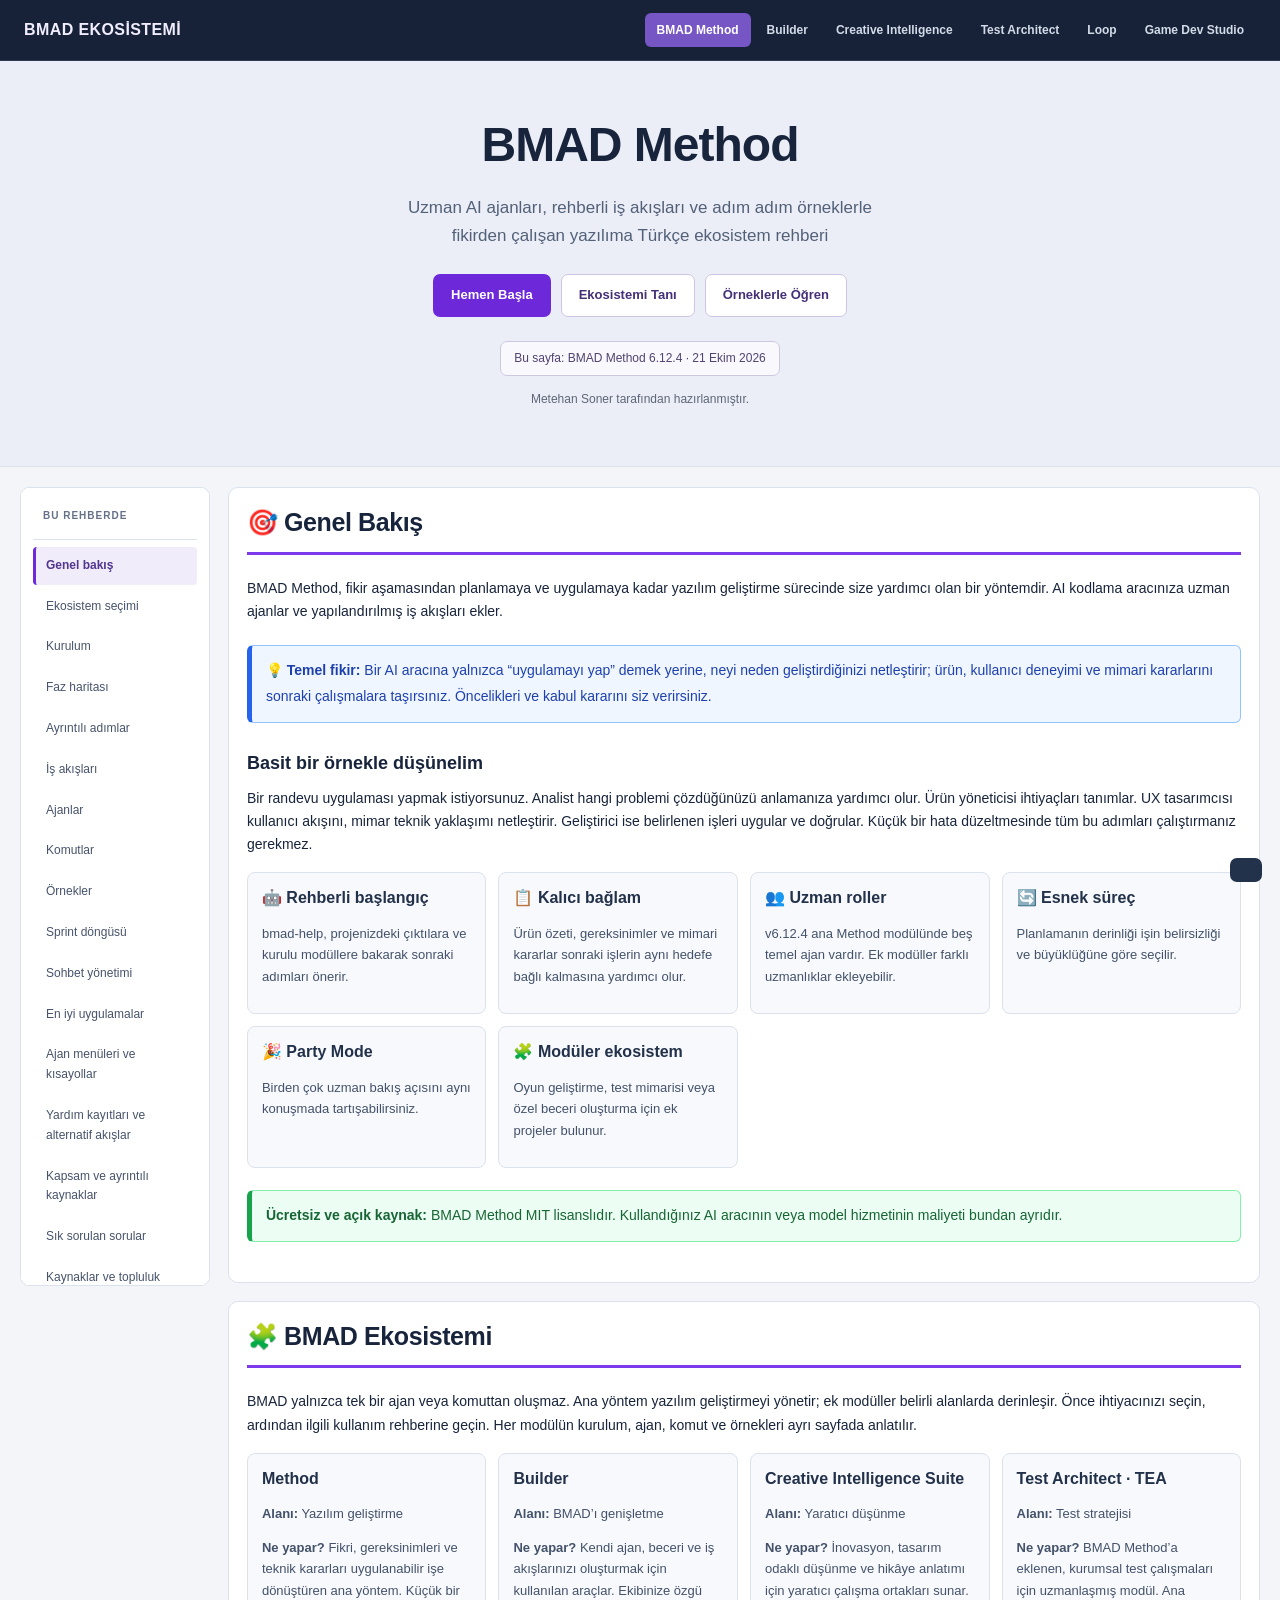
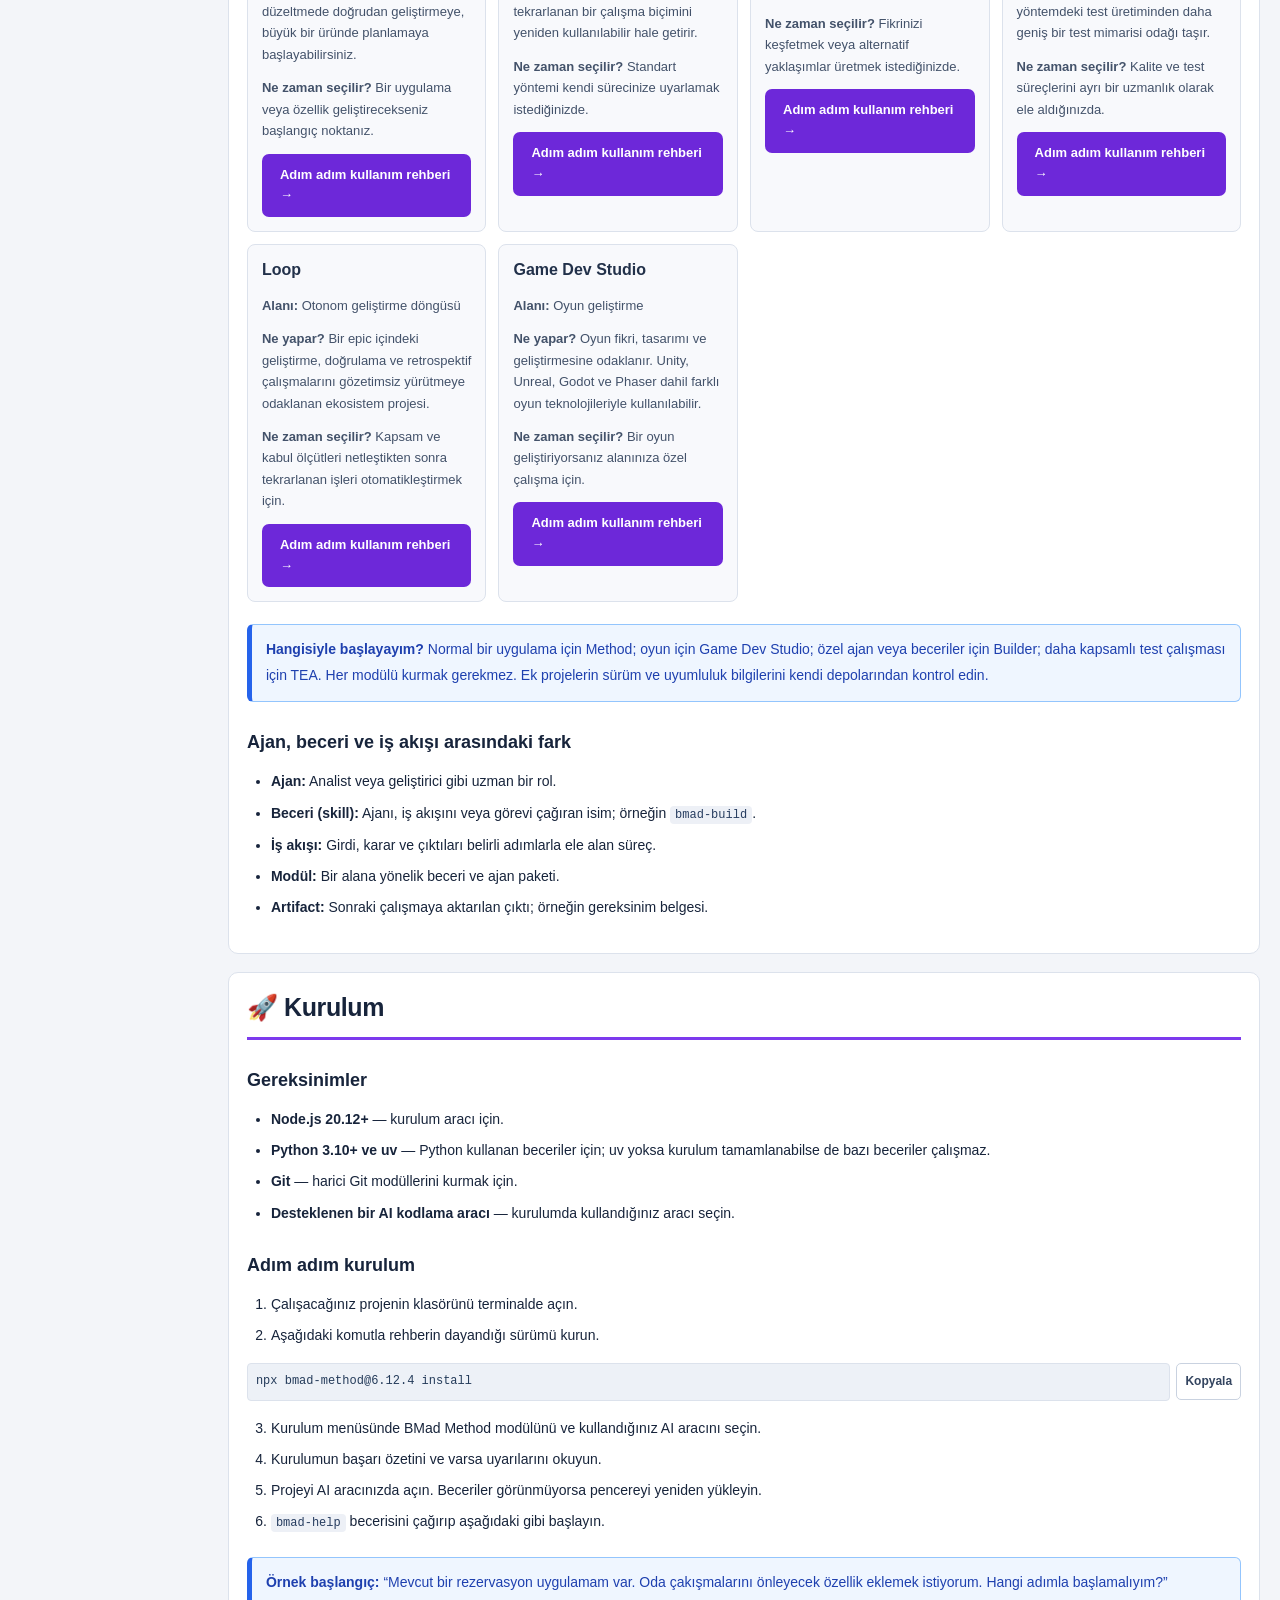
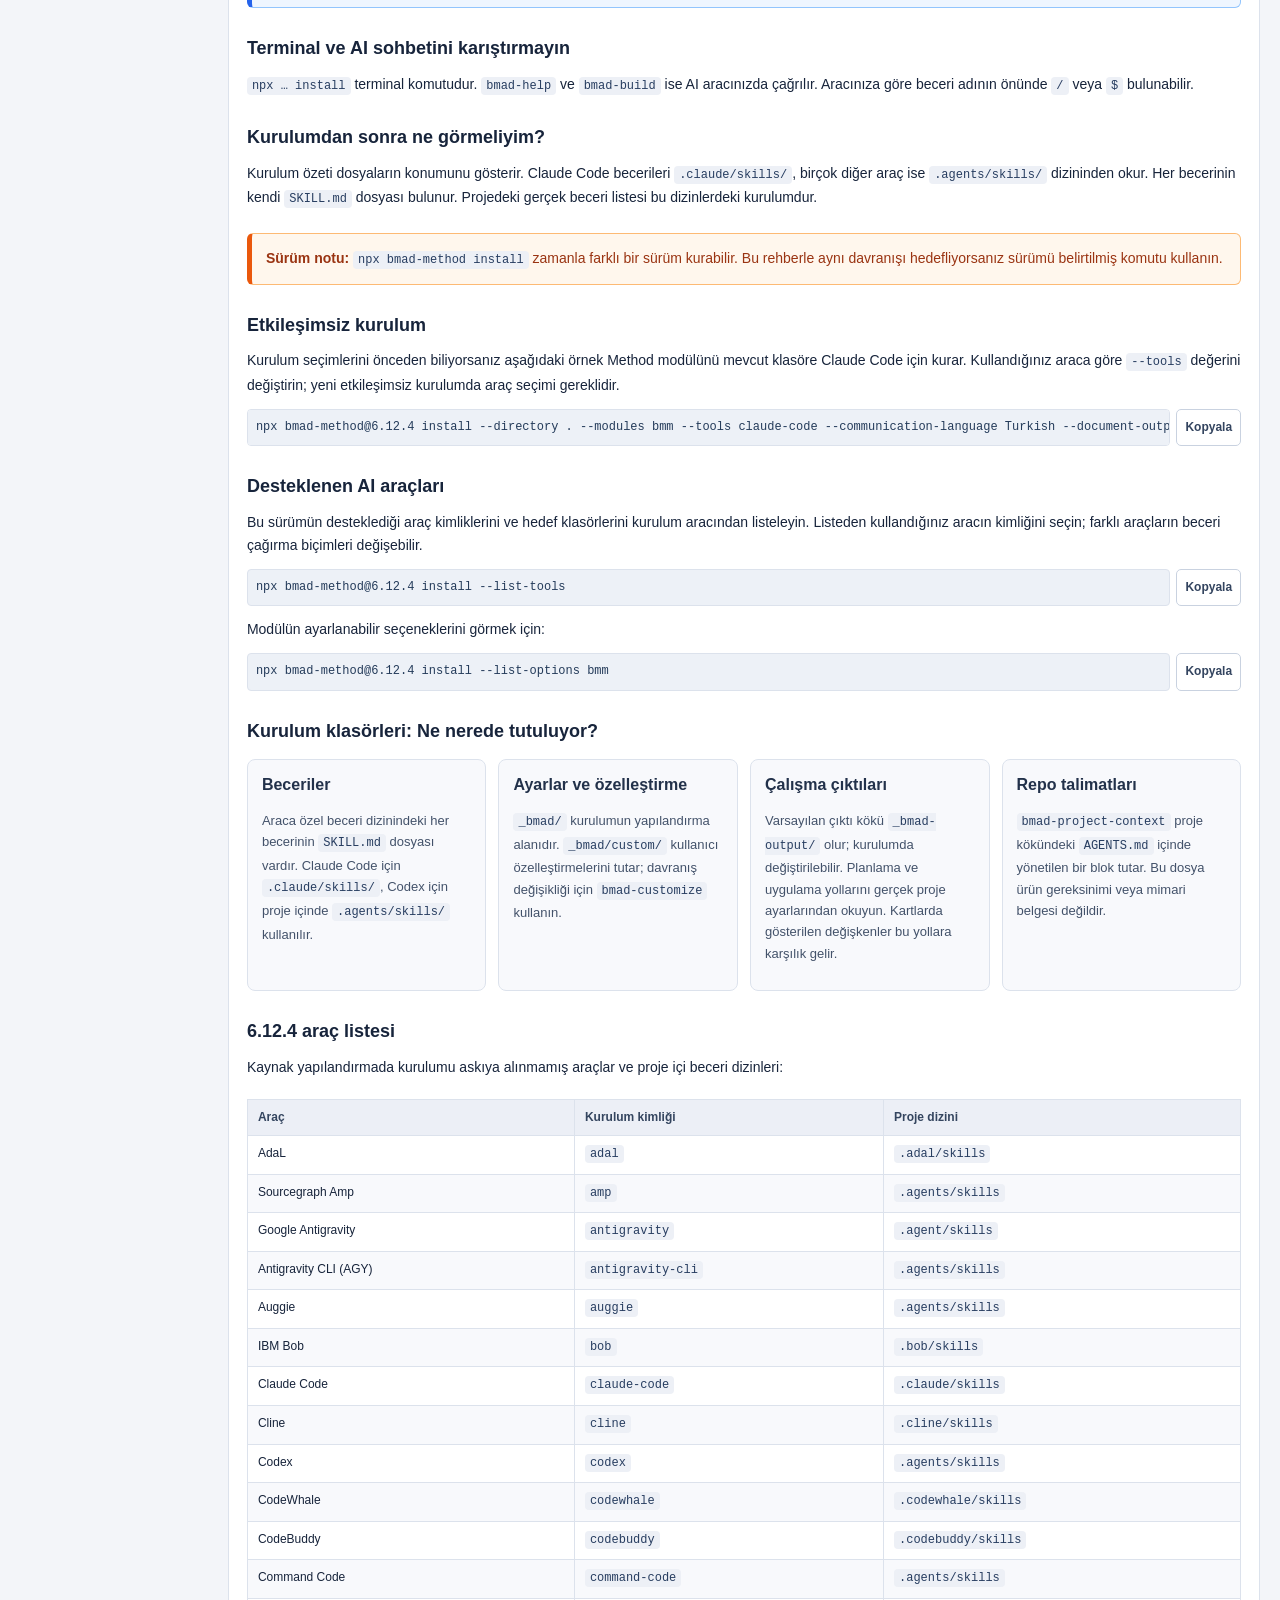
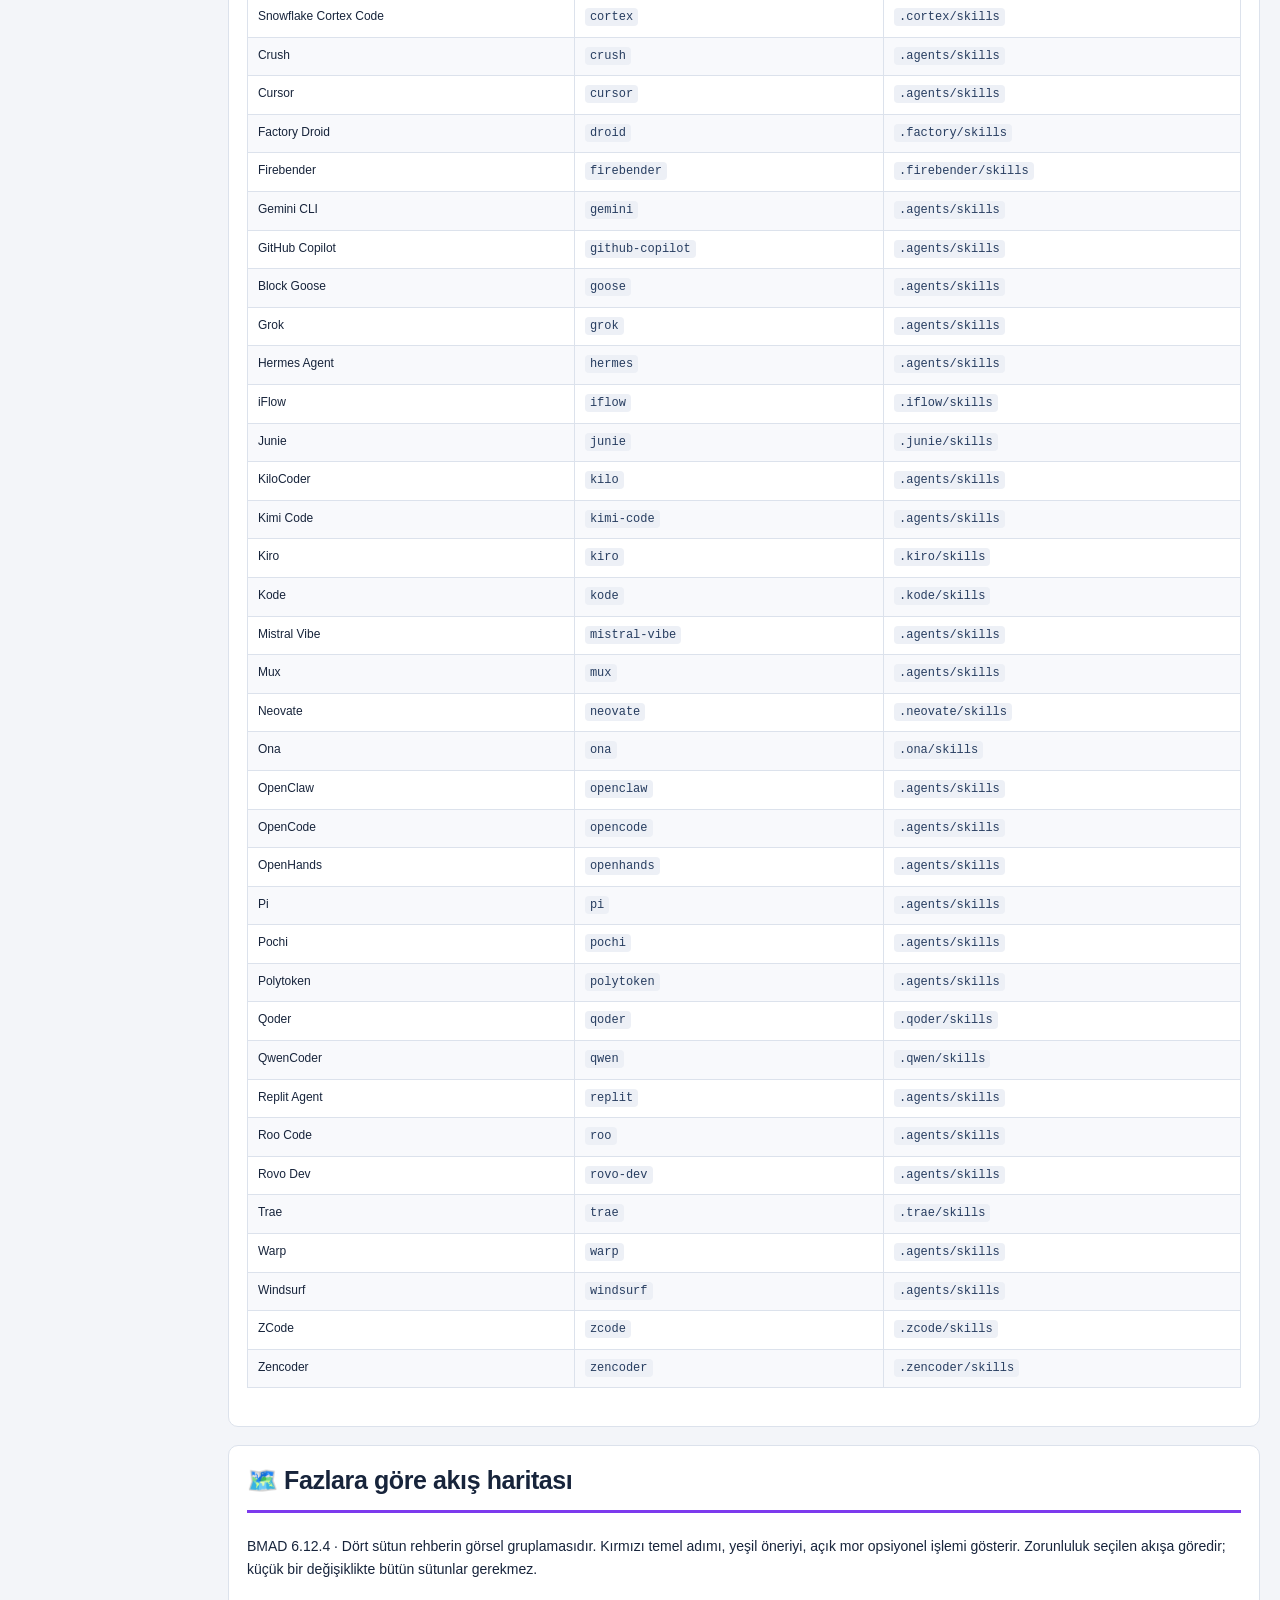
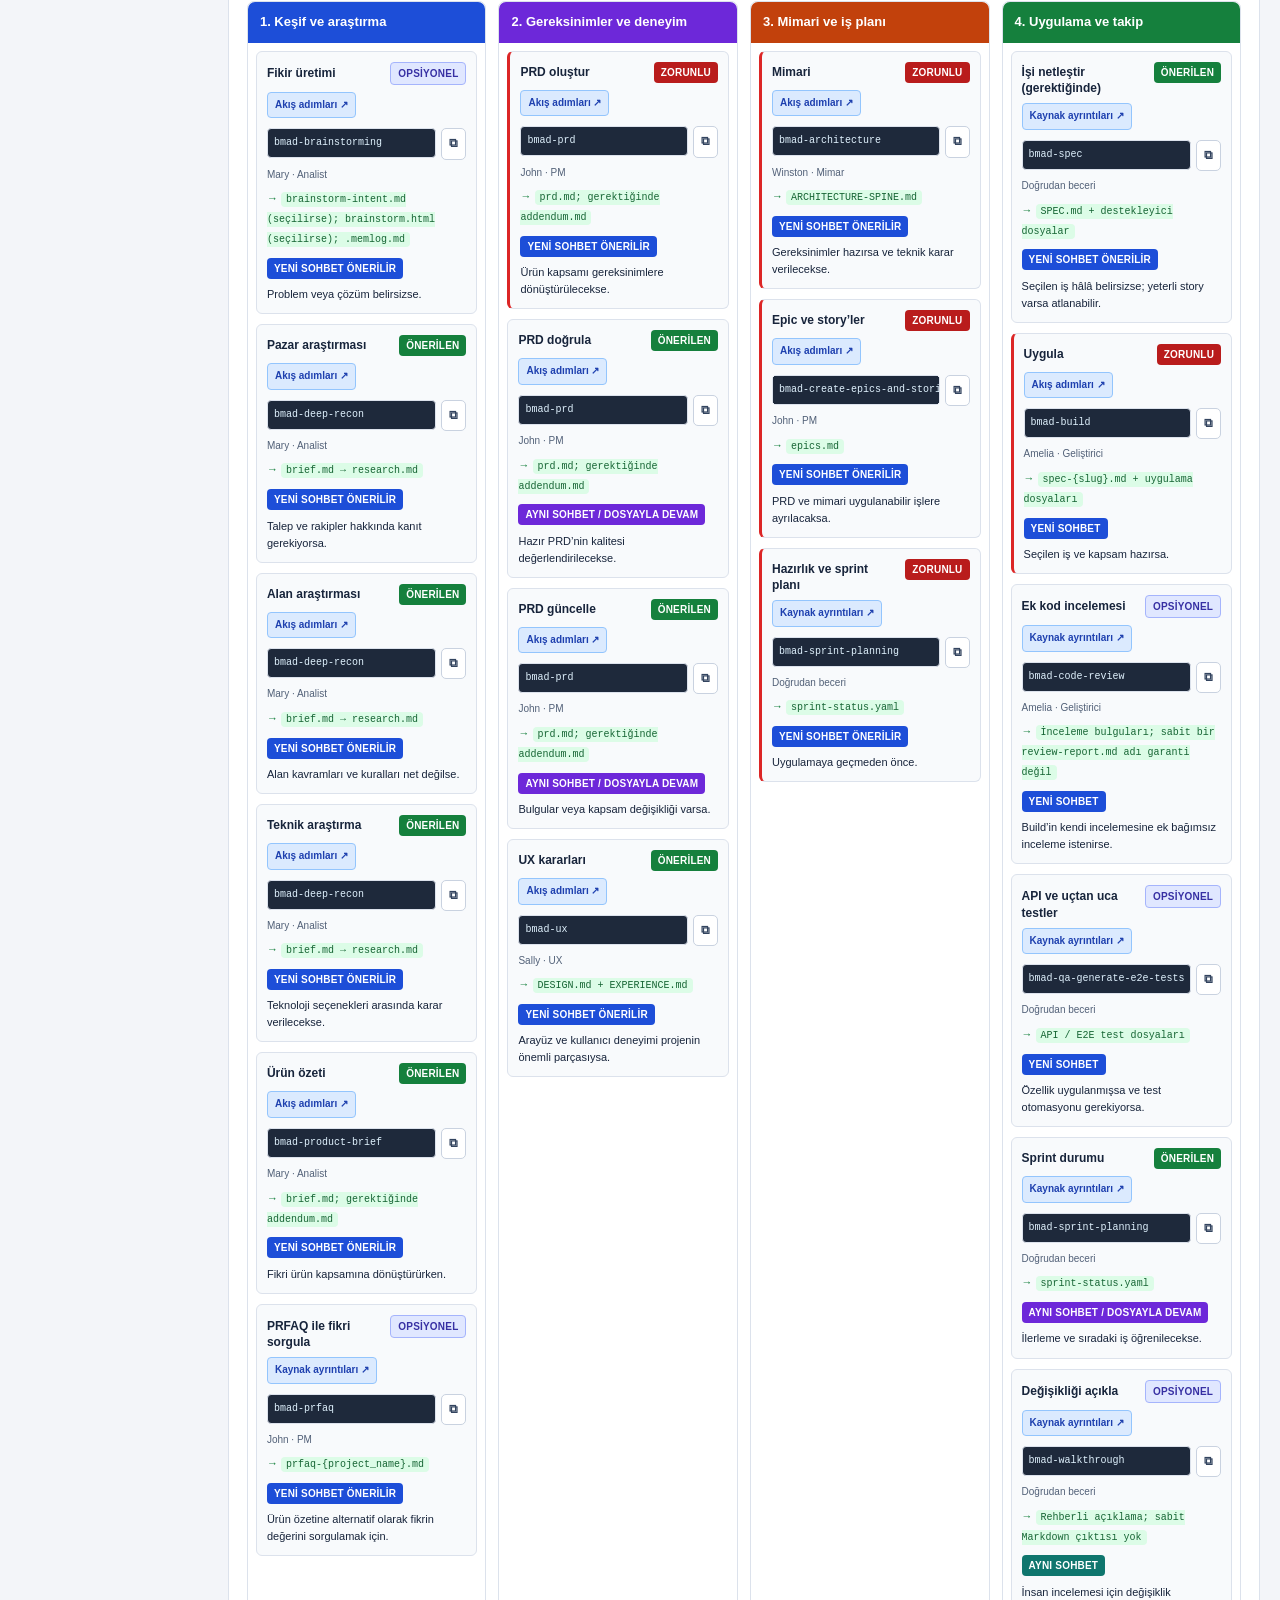
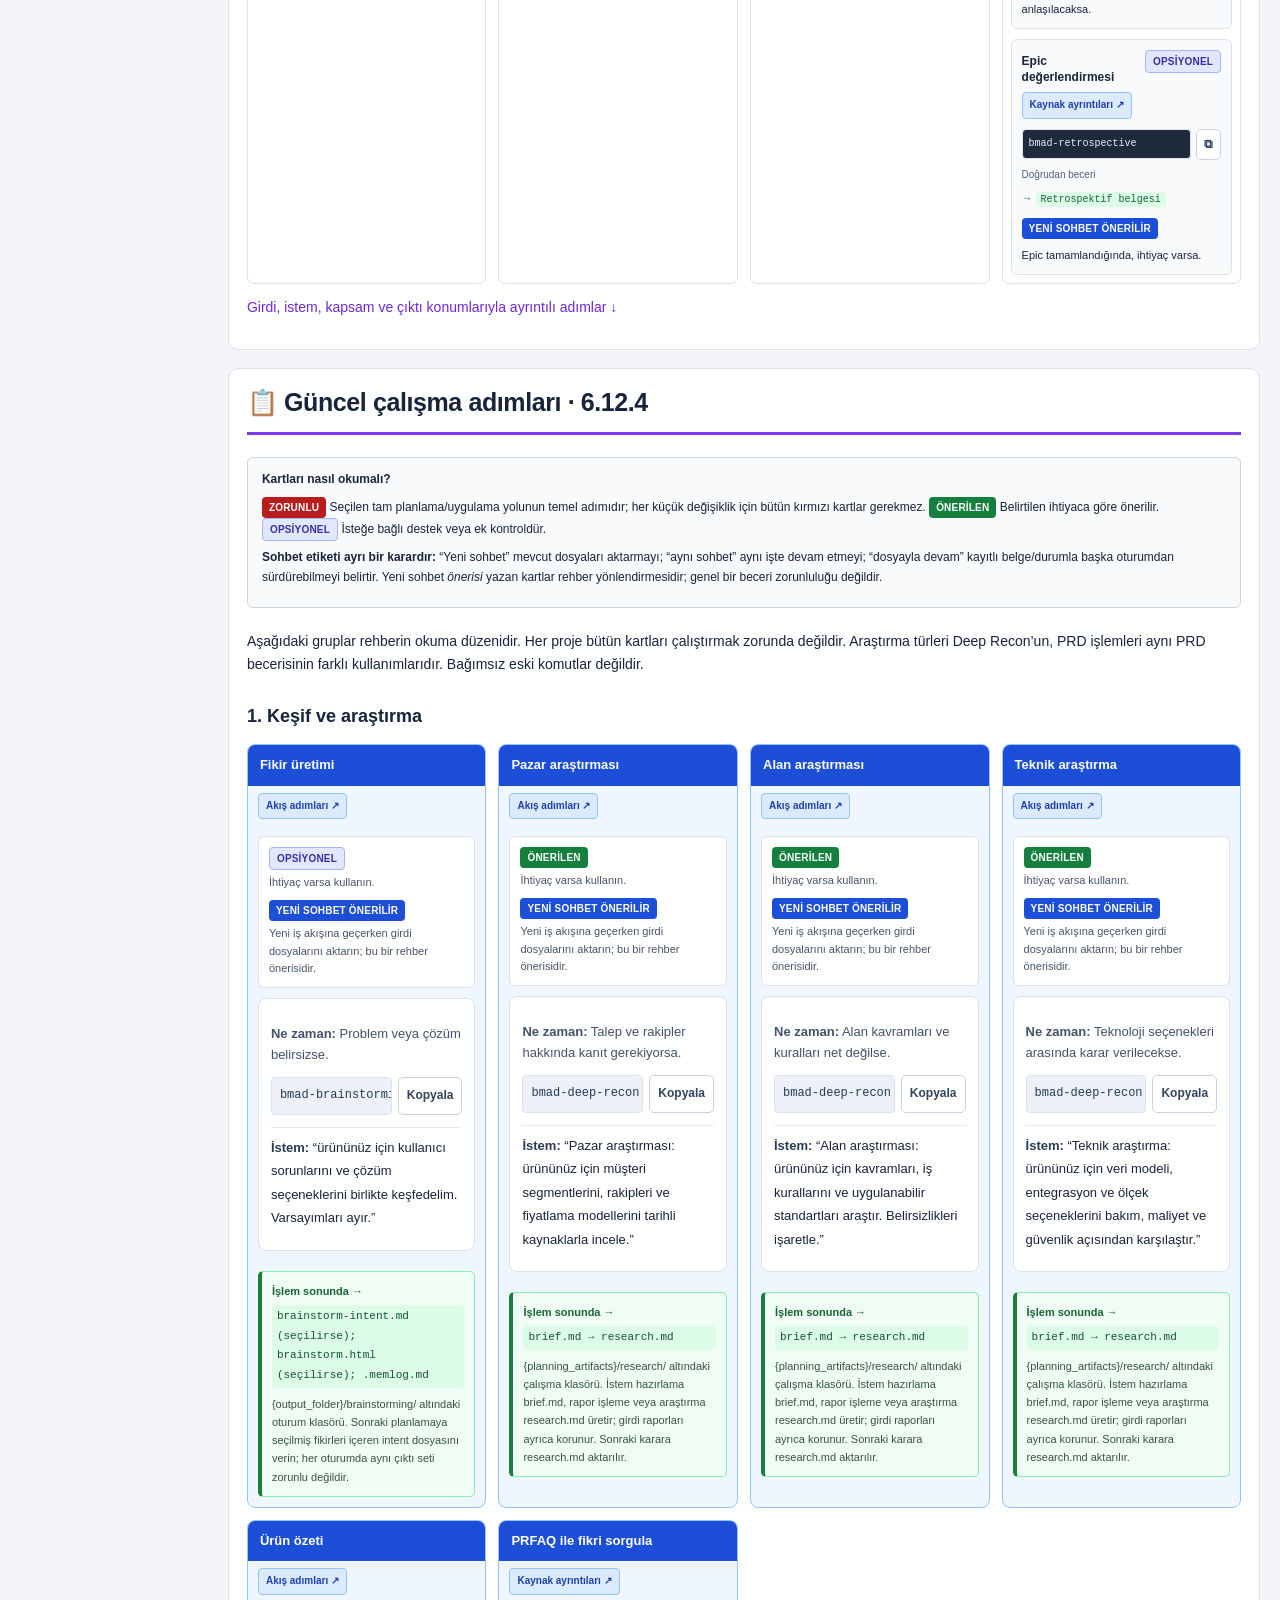
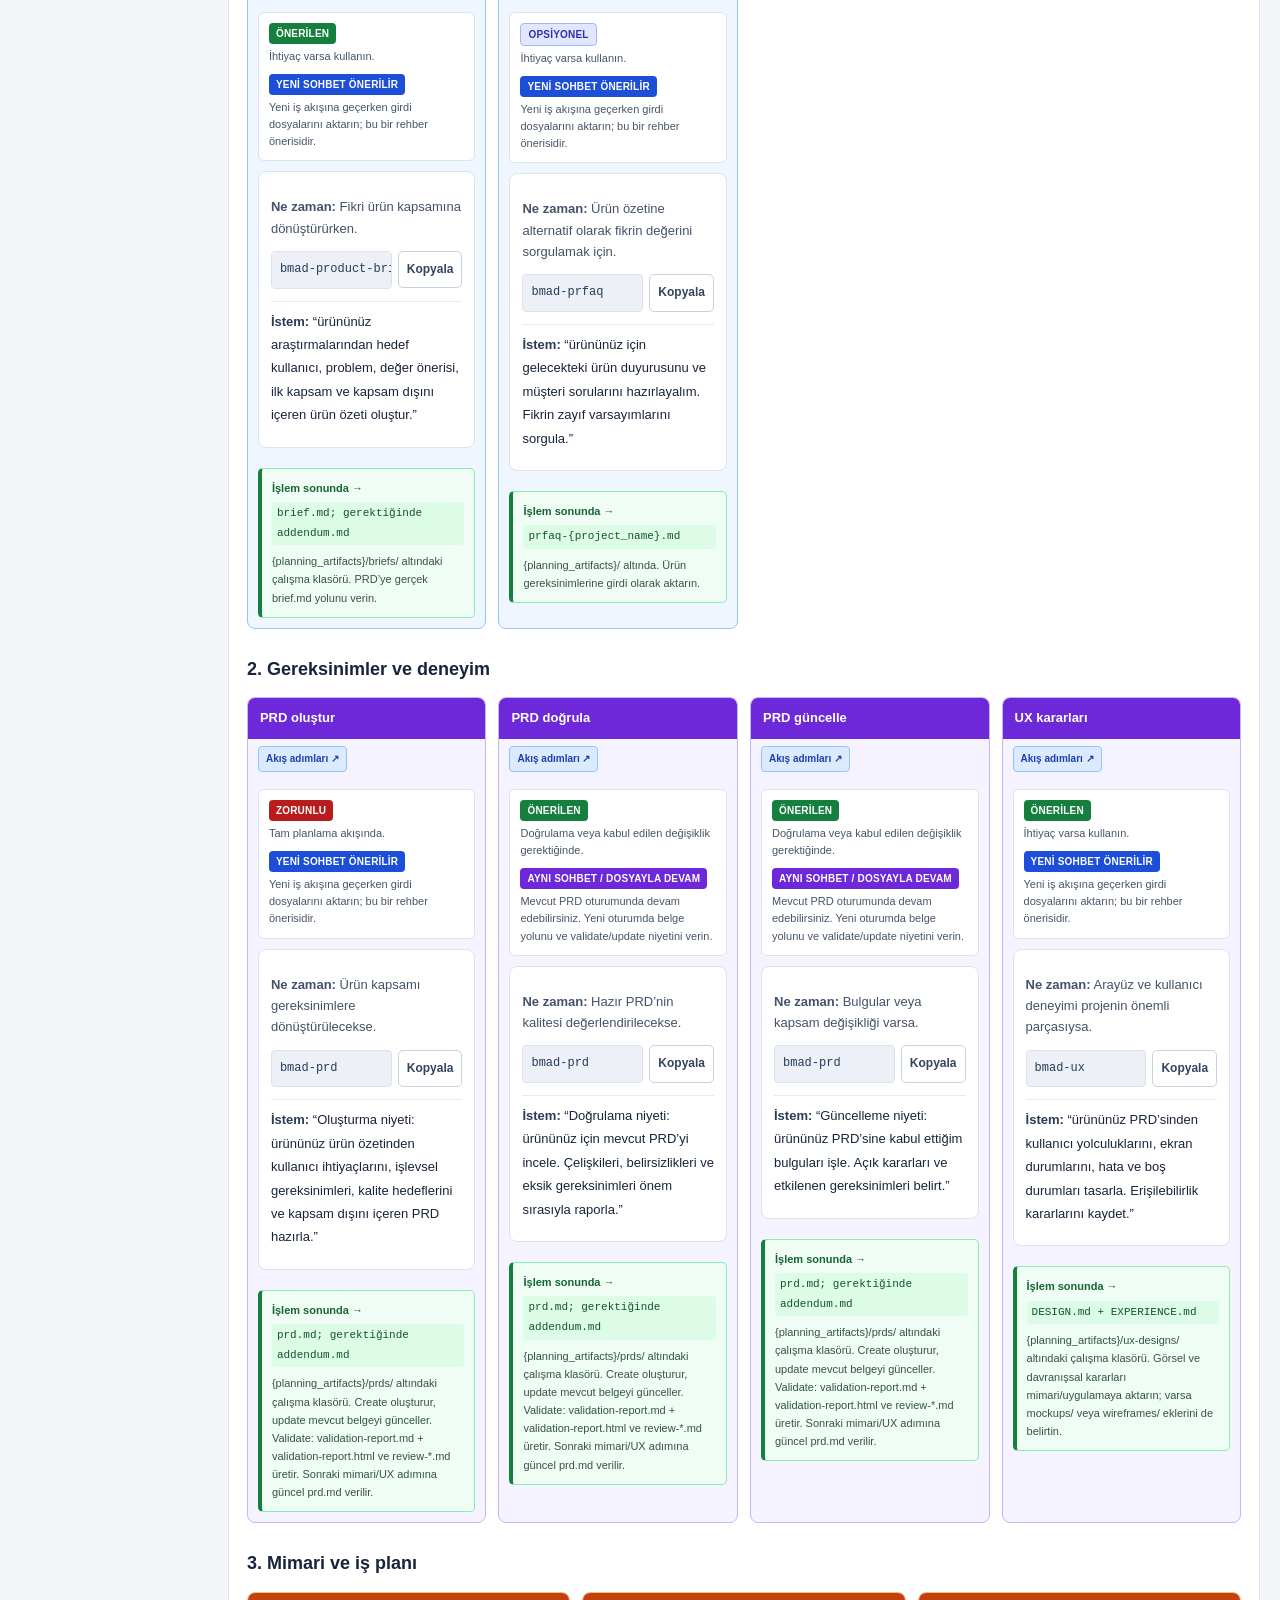
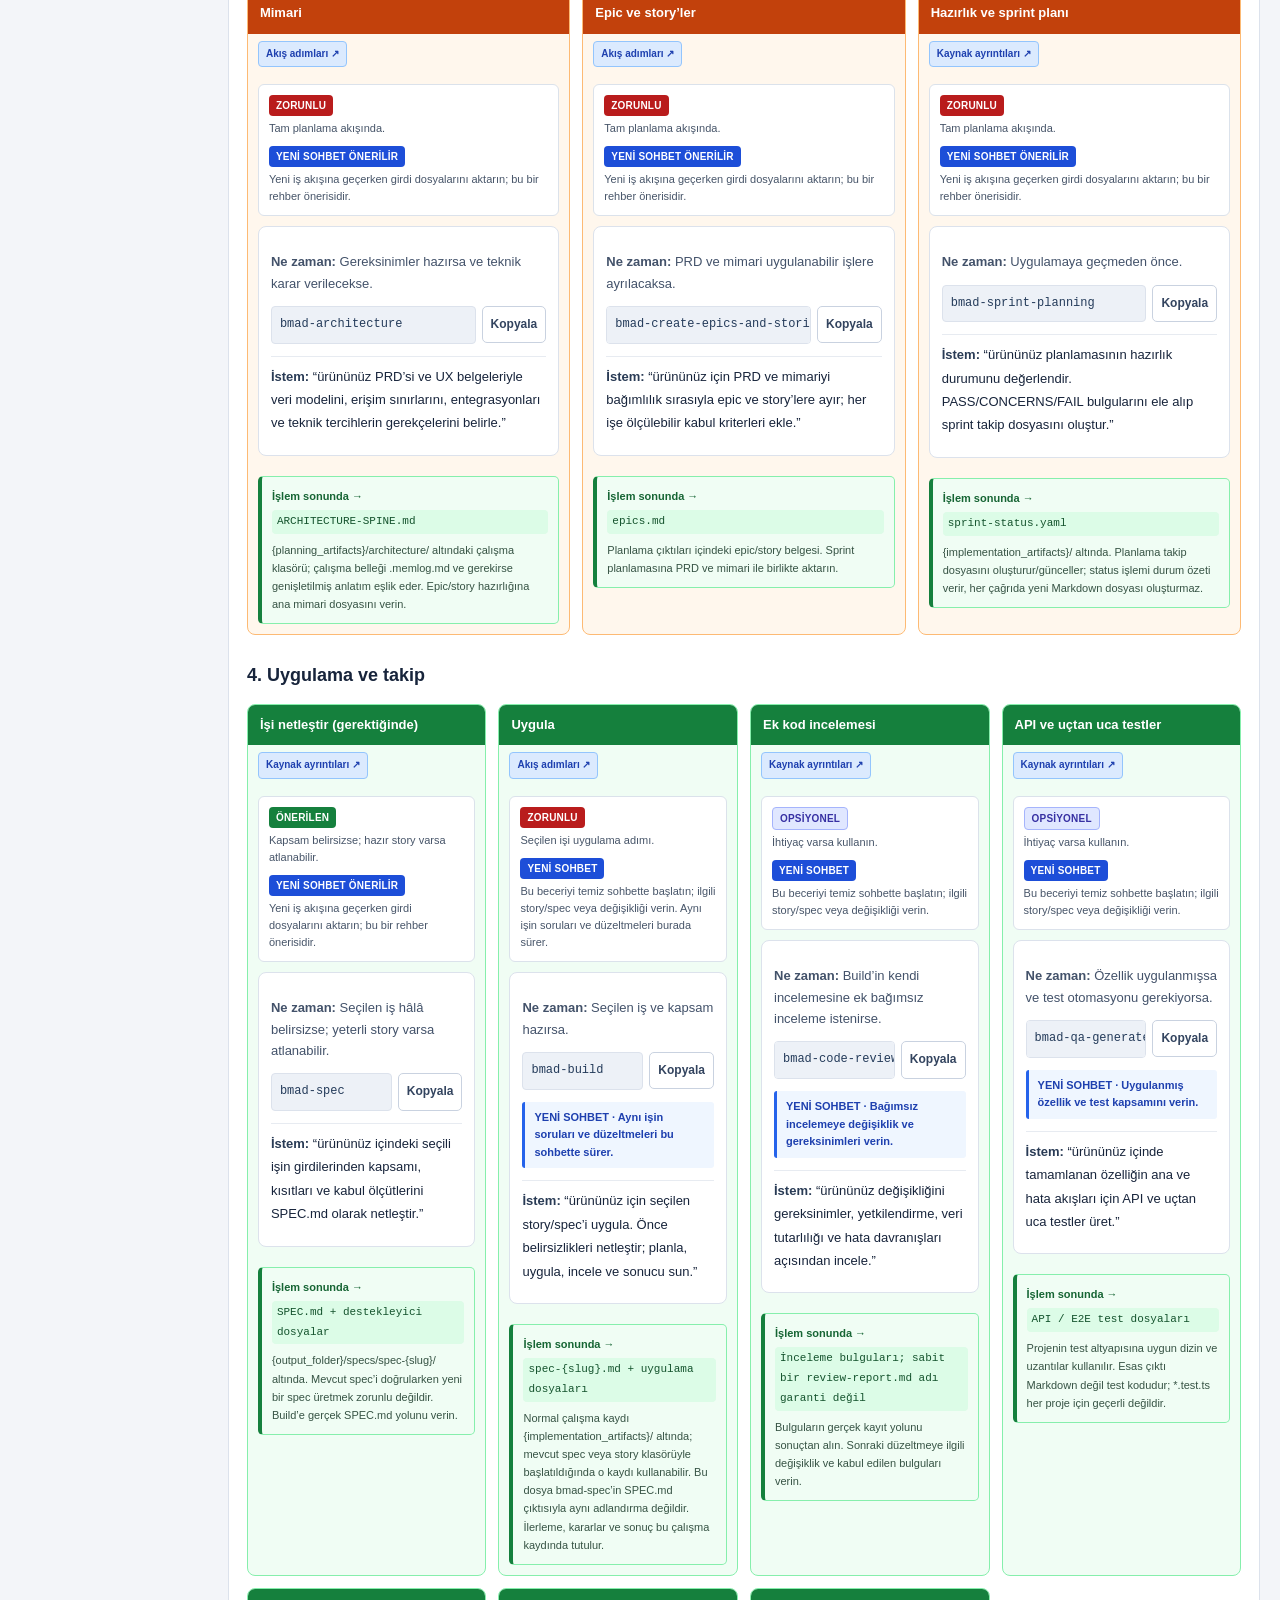
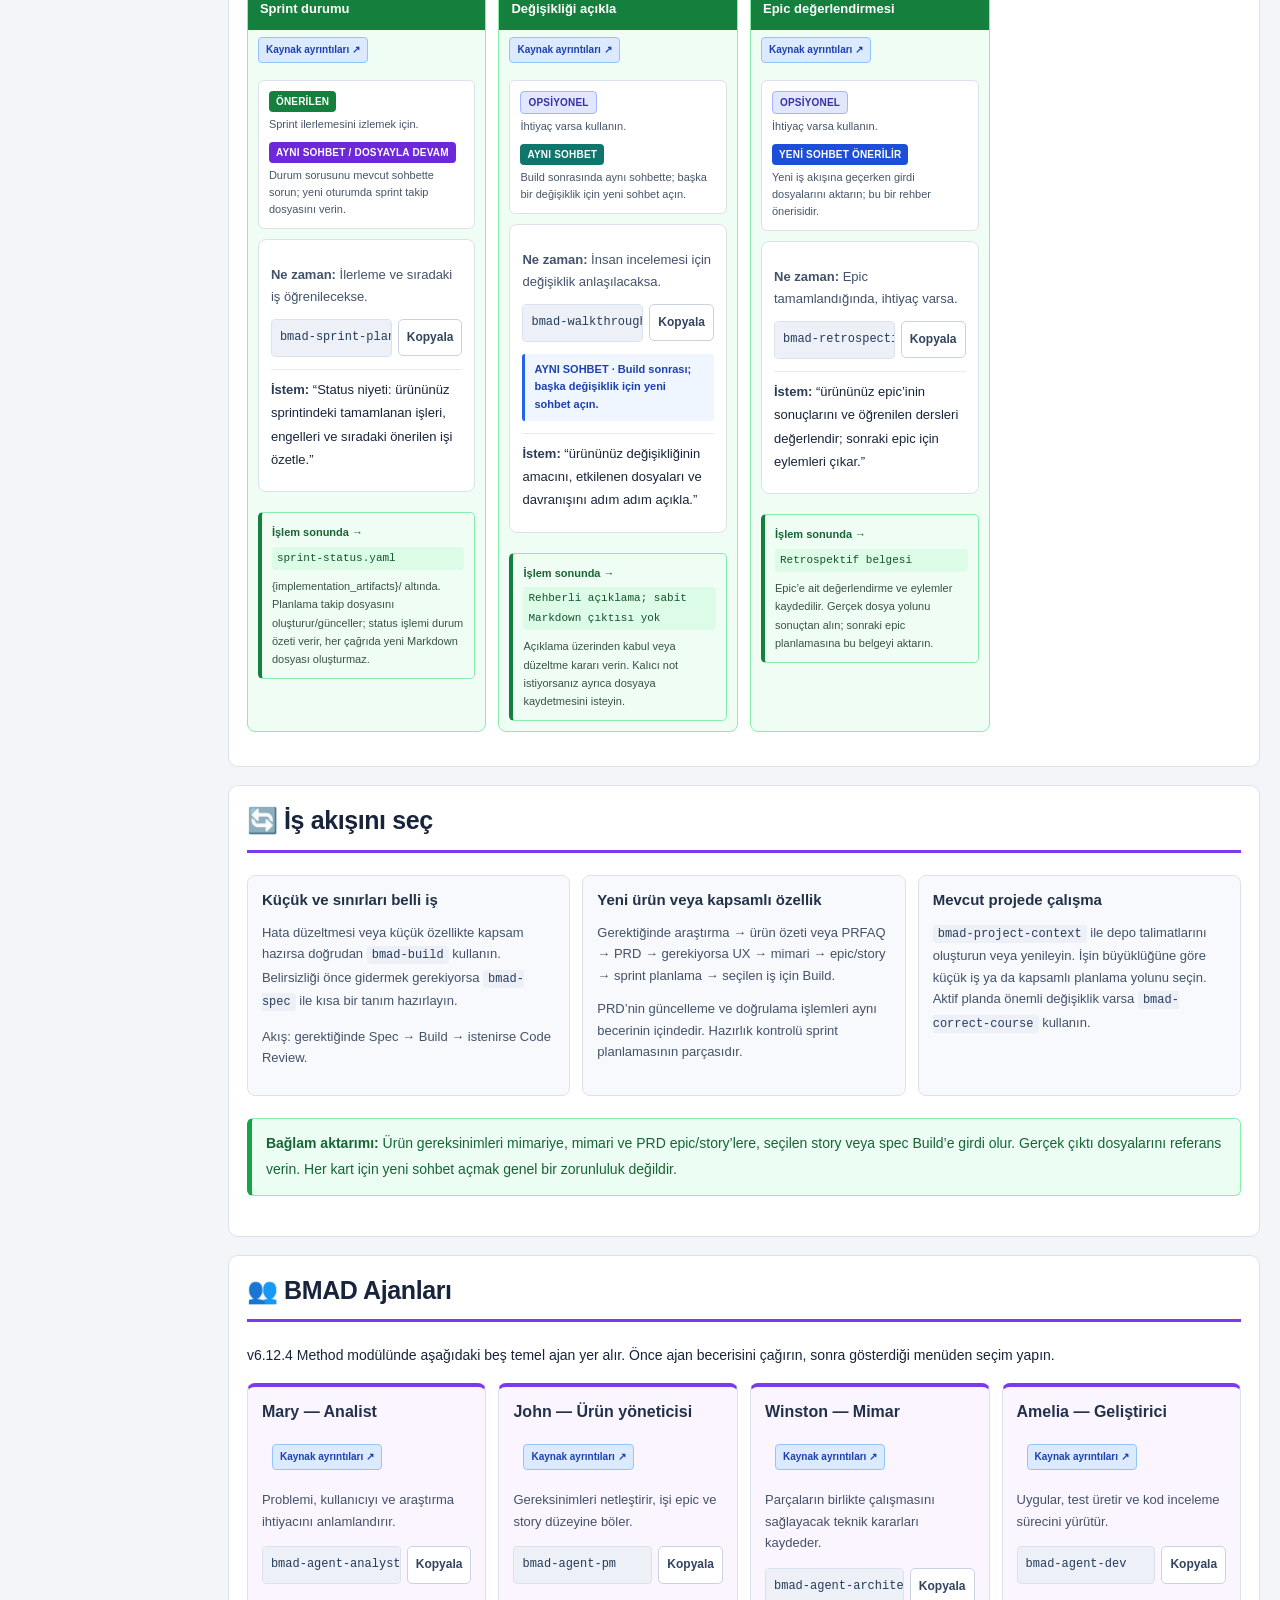
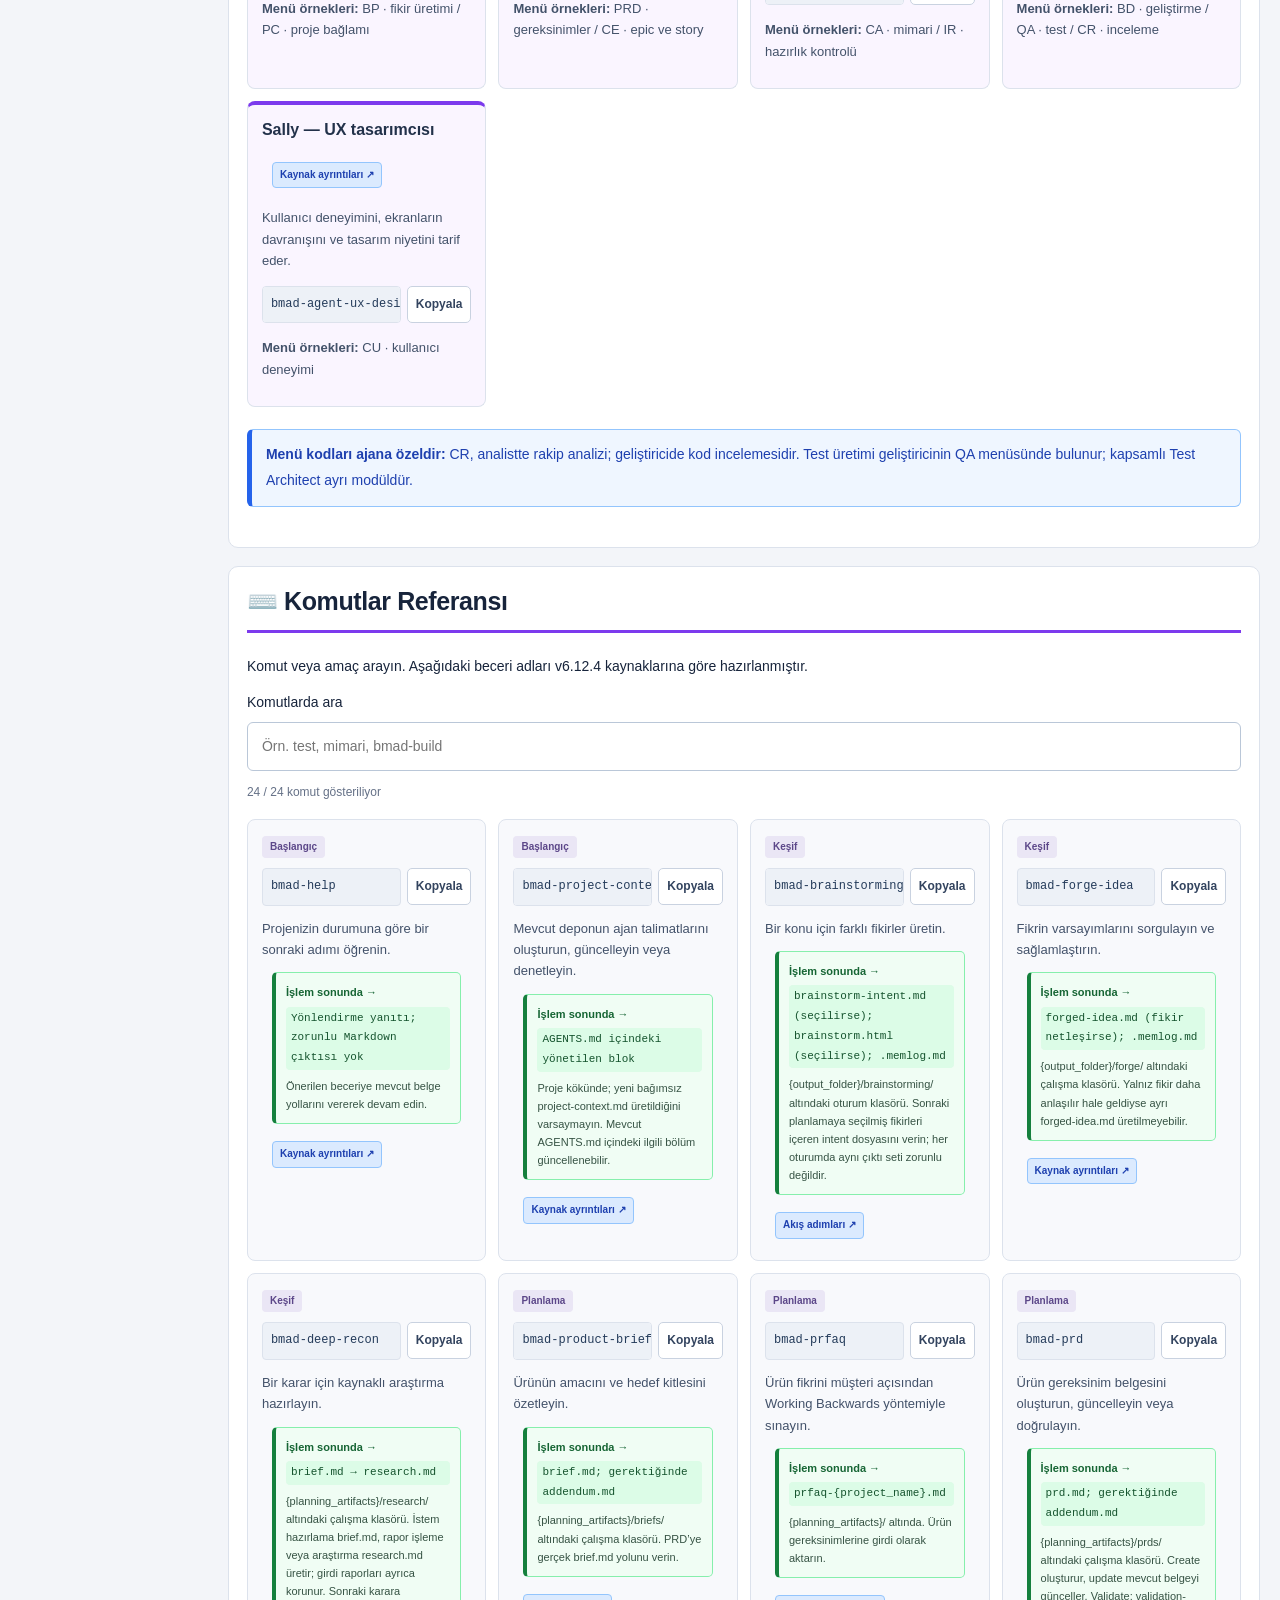
==== commit 61db15df: "Expand ecosystem guides with detailed flows and consistent layouts" ====
--- a/index.html
+++ b/index.html
@@ -54,14 +54,19 @@
 <a href="#overview">Genel bakış</a>
 <a href="#ecosystem">Ekosistem seçimi</a>
 <a href="#installation">Kurulum</a>
-<a href="#phases">Fazlar</a>
+<a href="#phase-board">Faz haritası</a><a href="#phases">Ayrıntılı adımlar</a>
 <a href="#workflows">İş akışları</a>
 <a href="#agents">Ajanlar</a>
 <a href="#commands">Komutlar</a>
 <a href="#examples">Örnekler</a>
+<a href="#sprint-cycle">Sprint döngüsü</a>
+<a href="#chat-guide">Sohbet yönetimi</a>
+<a href="#best-practices">En iyi uygulamalar</a>
 <a href="#shortcuts">Ajan menüleri ve kısayollar</a>
 <a href="#registry">Yardım kayıtları ve alternatif akışlar</a>
 <a href="#coverage">Kapsam ve ayrıntılı kaynaklar</a>
+<a href="#faq">Sık sorulan sorular</a>
+<a href="#resources">Kaynaklar ve topluluk</a>
 <a href="#version">Sürüm ve kaynaklar</a>
 </nav>
 <div class="guide-content">
@@ -220,8 +225,8 @@
 <p>Kurulum özeti dosyaların konumunu gösterir. Claude Code becerileri <code>.claude/skills/</code>, birçok diğer araç ise <code>.agents/skills/</code> dizininden okur. Her becerinin kendi <code>SKILL.md</code> dosyası bulunur. Projedeki gerçek beceri listesi bu dizinlerdeki kurulumdur.</p>
 <div class="alert alert-warning">
 <strong>Sürüm notu:</strong> <code>npx bmad-method install</code> zamanla farklı bir sürüm kurabilir. Bu rehberle aynı davranışı hedefliyorsanız sürümü belirtilmiş komutu kullanın.</div>
-</section>
-<section id="phases" class="section"><h2>📋 Güncel çalışma adımları · 6.12.4</h2><p>Aşağıdaki gruplar rehberin okuma düzenidir. Her proje bütün kartları çalıştırmak zorunda değildir. Araştırma türleri Deep Recon’un, PRD işlemleri aynı PRD becerisinin farklı kullanımlarıdır. Bağımsız eski komutlar değildir.</p><h3>1. Keşif ve araştırma</h3><div class="phases-container"><article class="phase-card"><div class="phase-header phase-1">Fikir üretimi</div><div class="phase-content"><div class="workflow-item"><p><strong>Ne zaman:</strong> Problem veya çözüm belirsizse.</p><div class="cmd-wrapper"><code class="cmd">bmad-brainstorming</code><button class="copy-text" data-copy="bmad-brainstorming">Kopyala</button></div><div class="usage-row"><strong>İstem:</strong> “ürününüz için kullanıcı sorunlarını ve çözüm seçeneklerini birlikte keşfedelim. Varsayımları ayır.”</div><div class="file-wrapper"><span class="file-arrow">→</span><span class="file-out">Fikirler ve seçilen yön</span></div></div></div></article><article class="phase-card"><div class="phase-header phase-1">Pazar araştırması</div><div class="phase-content"><div class="workflow-item"><p><strong>Ne zaman:</strong> Talep ve rakipler hakkında kanıt gerekiyorsa.</p><div class="cmd-wrapper"><code class="cmd">bmad-deep-recon</code><button class="copy-text" data-copy="bmad-deep-recon">Kopyala</button></div><div class="usage-row"><strong>İstem:</strong> “Pazar araştırması: ürününüz için müşteri segmentlerini, rakipleri ve fiyatlama modellerini tarihli kaynaklarla incele.”</div><div class="file-wrapper"><span class="file-arrow">→</span><span class="file-out">Kaynaklı pazar bulguları</span></div></div></div></article><article class="phase-card"><div class="phase-header phase-1">Alan araştırması</div><div class="phase-content"><div class="workflow-item"><p><strong>Ne zaman:</strong> Alan kavramları ve kuralları net değilse.</p><div class="cmd-wrapper"><code class="cmd">bmad-deep-recon</code><button class="copy-text" data-copy="bmad-deep-recon">Kopyala</button></div><div class="usage-row"><strong>İstem:</strong> “Alan araştırması: ürününüz için kavramları, iş kurallarını ve uygulanabilir standartları araştır. Belirsizlikleri işaretle.”</div><div class="file-wrapper"><span class="file-arrow">→</span><span class="file-out">Alan bilgisi ve kaynaklar</span></div></div></div></article><article class="phase-card"><div class="phase-header phase-1">Teknik araştırma</div><div class="phase-content"><div class="workflow-item"><p><strong>Ne zaman:</strong> Teknoloji seçenekleri arasında karar verilecekse.</p><div class="cmd-wrapper"><code class="cmd">bmad-deep-recon</code><button class="copy-text" data-copy="bmad-deep-recon">Kopyala</button></div><div class="usage-row"><strong>İstem:</strong> “Teknik araştırma: ürününüz için veri modeli, entegrasyon ve ölçek seçeneklerini bakım, maliyet ve güvenlik açısından karşılaştır.”</div><div class="file-wrapper"><span class="file-arrow">→</span><span class="file-out">Teknik seçenekler ve gerekçeler</span></div></div></div></article><article class="phase-card"><div class="phase-header phase-1">Ürün özeti</div><div class="phase-content"><div class="workflow-item"><p><strong>Ne zaman:</strong> Fikri ürün kapsamına dönüştürürken.</p><div class="cmd-wrapper"><code class="cmd">bmad-product-brief</code><button class="copy-text" data-copy="bmad-product-brief">Kopyala</button></div><div class="usage-row"><strong>İstem:</strong> “ürününüz araştırmalarından hedef kullanıcı, problem, değer önerisi, ilk kapsam ve kapsam dışını içeren ürün özeti oluştur.”</div><div class="file-wrapper"><span class="file-arrow">→</span><span class="file-out">Ürün özeti</span></div></div></div></article><article class="phase-card"><div class="phase-header phase-1">PRFAQ ile fikri sorgula</div><div class="phase-content"><div class="workflow-item"><p><strong>Ne zaman:</strong> Ürün özetine alternatif olarak fikrin değerini sorgulamak için.</p><div class="cmd-wrapper"><code class="cmd">bmad-prfaq</code><button class="copy-text" data-copy="bmad-prfaq">Kopyala</button></div><div class="usage-row"><strong>İstem:</strong> “ürününüz için gelecekteki ürün duyurusunu ve müşteri sorularını hazırlayalım. Fikrin zayıf varsayımlarını sorgula.”</div><div class="file-wrapper"><span class="file-arrow">→</span><span class="file-out">PRFAQ belgesi</span></div></div></div></article></div><h3>2. Gereksinimler ve deneyim</h3><div class="phases-container"><article class="phase-card"><div class="phase-header phase-2">PRD oluştur</div><div class="phase-content"><div class="workflow-item"><p><strong>Ne zaman:</strong> Ürün kapsamı gereksinimlere dönüştürülecekse.</p><div class="cmd-wrapper"><code class="cmd">bmad-prd</code><button class="copy-text" data-copy="bmad-prd">Kopyala</button></div><div class="usage-row"><strong>İstem:</strong> “Oluşturma niyeti: ürününüz ürün özetinden kullanıcı ihtiyaçlarını, işlevsel gereksinimleri, kalite hedeflerini ve kapsam dışını içeren PRD hazırla.”</div><div class="file-wrapper"><span class="file-arrow">→</span><span class="file-out">PRD</span></div></div></div></article><article class="phase-card"><div class="phase-header phase-2">PRD doğrula</div><div class="phase-content"><div class="workflow-item"><p><strong>Ne zaman:</strong> Hazır PRD’nin kalitesi değerlendirilecekse.</p><div class="cmd-wrapper"><code class="cmd">bmad-prd</code><button class="copy-text" data-copy="bmad-prd">Kopyala</button></div><div class="usage-row"><strong>İstem:</strong> “Doğrulama niyeti: ürününüz için mevcut PRD’yi incele. Çelişkileri, belirsizlikleri ve eksik gereksinimleri önem sırasıyla raporla.”</div><div class="file-wrapper"><span class="file-arrow">→</span><span class="file-out">HTML ve Markdown değerlendirme raporu</span></div></div></div></article><article class="phase-card"><div class="phase-header phase-2">PRD güncelle</div><div class="phase-content"><div class="workflow-item"><p><strong>Ne zaman:</strong> Bulgular veya kapsam değişikliği varsa.</p><div class="cmd-wrapper"><code class="cmd">bmad-prd</code><button class="copy-text" data-copy="bmad-prd">Kopyala</button></div><div class="usage-row"><strong>İstem:</strong> “Güncelleme niyeti: ürününüz PRD’sine kabul ettiğim bulguları işle. Açık kararları ve etkilenen gereksinimleri belirt.”</div><div class="file-wrapper"><span class="file-arrow">→</span><span class="file-out">Güncellenmiş PRD</span></div></div></div></article><article class="phase-card"><div class="phase-header phase-2">UX kararları</div><div class="phase-content"><div class="workflow-item"><p><strong>Ne zaman:</strong> Arayüz ve kullanıcı deneyimi projenin önemli parçasıysa.</p><div class="cmd-wrapper"><code class="cmd">bmad-ux</code><button class="copy-text" data-copy="bmad-ux">Kopyala</button></div><div class="usage-row"><strong>İstem:</strong> “ürününüz PRD’sinden kullanıcı yolculuklarını, ekran durumlarını, hata ve boş durumları tasarla. Erişilebilirlik kararlarını kaydet.”</div><div class="file-wrapper"><span class="file-arrow">→</span><span class="file-out">DESIGN.md ve EXPERIENCE.md</span></div></div></div></article></div><h3>3. Mimari ve iş planı</h3><div class="phases-container"><article class="phase-card"><div class="phase-header phase-3">Mimari</div><div class="phase-content"><div class="workflow-item"><p><strong>Ne zaman:</strong> Gereksinimler hazırsa ve teknik karar verilecekse.</p><div class="cmd-wrapper"><code class="cmd">bmad-architecture</code><button class="copy-text" data-copy="bmad-architecture">Kopyala</button></div><div class="usage-row"><strong>İstem:</strong> “ürününüz PRD’si ve UX belgeleriyle veri modelini, erişim sınırlarını, entegrasyonları ve teknik tercihlerin gerekçelerini belirle.”</div><div class="file-wrapper"><span class="file-arrow">→</span><span class="file-out">Mimari kararlar</span></div></div></div></article><article class="phase-card"><div class="phase-header phase-3">Epic ve story’ler</div><div class="phase-content"><div class="workflow-item"><p><strong>Ne zaman:</strong> PRD ve mimari uygulanabilir işlere ayrılacaksa.</p><div class="cmd-wrapper"><code class="cmd">bmad-create-epics-and-stories</code><button class="copy-text" data-copy="bmad-create-epics-and-stories">Kopyala</button></div><div class="usage-row"><strong>İstem:</strong> “ürününüz için PRD ve mimariyi bağımlılık sırasıyla epic ve story’lere ayır; her işe ölçülebilir kabul kriterleri ekle.”</div><div class="file-wrapper"><span class="file-arrow">→</span><span class="file-out">Epic ve story’ler</span></div></div></div></article><article class="phase-card"><div class="phase-header phase-3">Hazırlık ve sprint planı</div><div class="phase-content"><div class="workflow-item"><p><strong>Ne zaman:</strong> Uygulamaya geçmeden önce.</p><div class="cmd-wrapper"><code class="cmd">bmad-sprint-planning</code><button class="copy-text" data-copy="bmad-sprint-planning">Kopyala</button></div><div class="usage-row"><strong>İstem:</strong> “ürününüz planlamasının hazırlık durumunu değerlendir. PASS/CONCERNS/FAIL bulgularını ele alıp sprint takip dosyasını oluştur.”</div><div class="file-wrapper"><span class="file-arrow">→</span><span class="file-out">Hazırlık sonucu ve sprint takibi</span></div></div></div></article></div><h3>4. Uygulama ve takip</h3><div class="phases-container"><article class="phase-card"><div class="phase-header phase-4">İşi netleştir (gerektiğinde)</div><div class="phase-content"><div class="workflow-item"><p><strong>Ne zaman:</strong> Seçilen iş hâlâ belirsizse; yeterli story varsa atlanabilir.</p><div class="cmd-wrapper"><code class="cmd">bmad-spec</code><button class="copy-text" data-copy="bmad-spec">Kopyala</button></div><div class="usage-row"><strong>İstem:</strong> “ürününüz içindeki seçili işin girdilerinden kapsamı, kısıtları ve kabul ölçütlerini SPEC.md olarak netleştir.”</div><div class="file-wrapper"><span class="file-arrow">→</span><span class="file-out">SPEC.md ve destekleyici dosyalar</span></div></div></div></article><article class="phase-card"><div class="phase-header phase-4">Uygula</div><div class="phase-content"><div class="workflow-item"><p><strong>Ne zaman:</strong> Seçilen iş ve kapsam hazırsa.</p><div class="cmd-wrapper"><code class="cmd">bmad-build</code><button class="copy-text" data-copy="bmad-build">Kopyala</button></div><div class="usage-row"><strong>İstem:</strong> “ürününüz için seçilen story/spec’i uygula. Önce belirsizlikleri netleştir; planla, uygula, incele ve sonucu sun.”</div><div class="file-wrapper"><span class="file-arrow">→</span><span class="file-out">Uygulama ve inceleme sonucu</span></div></div></div></article><article class="phase-card"><div class="phase-header phase-4">Ek kod incelemesi</div><div class="phase-content"><div class="workflow-item"><p><strong>Ne zaman:</strong> Build’in kendi incelemesine ek bağımsız inceleme istenirse.</p><div class="cmd-wrapper"><code class="cmd">bmad-code-review</code><button class="copy-text" data-copy="bmad-code-review">Kopyala</button></div><div class="usage-row"><strong>İstem:</strong> “ürününüz değişikliğini gereksinimler, yetkilendirme, veri tutarlılığı ve hata davranışları açısından incele.”</div><div class="file-wrapper"><span class="file-arrow">→</span><span class="file-out">Kod inceleme bulguları</span></div></div></div></article><article class="phase-card"><div class="phase-header phase-4">API ve uçtan uca testler</div><div class="phase-content"><div class="workflow-item"><p><strong>Ne zaman:</strong> Özellik uygulanmışsa ve test otomasyonu gerekiyorsa.</p><div class="cmd-wrapper"><code class="cmd">bmad-qa-generate-e2e-tests</code><button class="copy-text" data-copy="bmad-qa-generate-e2e-tests">Kopyala</button></div><div class="usage-row"><strong>İstem:</strong> “ürününüz içinde tamamlanan özelliğin ana ve hata akışları için API ve uçtan uca testler üret.”</div><div class="file-wrapper"><span class="file-arrow">→</span><span class="file-out">Test paketi</span></div></div></div></article><article class="phase-card"><div class="phase-header phase-4">Sprint durumu</div><div class="phase-content"><div class="workflow-item"><p><strong>Ne zaman:</strong> İlerleme ve sıradaki iş öğrenilecekse.</p><div class="cmd-wrapper"><code class="cmd">bmad-sprint-planning</code><button class="copy-text" data-copy="bmad-sprint-planning">Kopyala</button></div><div class="usage-row"><strong>İstem:</strong> “Status niyeti: ürününüz sprintindeki tamamlanan işleri, engelleri ve sıradaki önerilen işi özetle.”</div><div class="file-wrapper"><span class="file-arrow">→</span><span class="file-out">Durum özeti</span></div></div></div></article><article class="phase-card"><div class="phase-header phase-4">Değişikliği açıkla</div><div class="phase-content"><div class="workflow-item"><p><strong>Ne zaman:</strong> İnsan incelemesi için değişiklik anlaşılacaksa.</p><div class="cmd-wrapper"><code class="cmd">bmad-walkthrough</code><button class="copy-text" data-copy="bmad-walkthrough">Kopyala</button></div><div class="usage-row"><strong>İstem:</strong> “ürününüz değişikliğinin amacını, etkilenen dosyaları ve davranışını adım adım açıkla.”</div><div class="file-wrapper"><span class="file-arrow">→</span><span class="file-out">Rehberli açıklama</span></div></div></div></article><article class="phase-card"><div class="phase-header phase-4">Epic değerlendirmesi</div><div class="phase-content"><div class="workflow-item"><p><strong>Ne zaman:</strong> Epic tamamlandığında, ihtiyaç varsa.</p><div class="cmd-wrapper"><code class="cmd">bmad-retrospective</code><button class="copy-text" data-copy="bmad-retrospective">Kopyala</button></div><div class="usage-row"><strong>İstem:</strong> “ürününüz epic’inin sonuçlarını ve öğrenilen dersleri değerlendir; sonraki epic için eylemleri çıkar.”</div><div class="file-wrapper"><span class="file-arrow">→</span><span class="file-out">Retrospektif</span></div></div></div></article></div></section>
+<h3>Etkileşimsiz kurulum</h3><p>Kurulum seçimlerini önceden biliyorsanız aşağıdaki örnek Method modülünü mevcut klasöre Claude Code için kurar. Kullandığınız araca göre <code>--tools</code> değerini değiştirin; yeni etkileşimsiz kurulumda araç seçimi gereklidir.</p><div class="cmd-wrapper"><code class="cmd">npx bmad-method@6.12.4 install --directory . --modules bmm --tools claude-code --communication-language Turkish --document-output-language Turkish --yes</code><button class="copy-text" data-copy="npx bmad-method@6.12.4 install --directory . --modules bmm --tools claude-code --communication-language Turkish --document-output-language Turkish --yes">Kopyala</button></div><h3>Desteklenen AI araçları</h3><p>Bu sürümün desteklediği araç kimliklerini ve hedef klasörlerini kurulum aracından listeleyin. Listeden kullandığınız aracın kimliğini seçin; farklı araçların beceri çağırma biçimleri değişebilir.</p><div class="cmd-wrapper"><code class="cmd">npx bmad-method@6.12.4 install --list-tools</code><button class="copy-text" data-copy="npx bmad-method@6.12.4 install --list-tools">Kopyala</button></div><p>Modülün ayarlanabilir seçeneklerini görmek için:</p><div class="cmd-wrapper"><code class="cmd">npx bmad-method@6.12.4 install --list-options bmm</code><button class="copy-text" data-copy="npx bmad-method@6.12.4 install --list-options bmm">Kopyala</button></div><h3>Kurulum klasörleri: Ne nerede tutuluyor?</h3><div class="features-grid"><article class="feature-card"><h4>Beceriler</h4><p>Araca özel beceri dizinindeki her becerinin <code>SKILL.md</code> dosyası vardır. Claude Code için <code>.claude/skills/</code>, Codex için proje içinde <code>.agents/skills/</code> kullanılır.</p></article><article class="feature-card"><h4>Ayarlar ve özelleştirme</h4><p><code>_bmad/</code> kurulumun yapılandırma alanıdır. <code>_bmad/custom/</code> kullanıcı özelleştirmelerini tutar; davranış değişikliği için <code>bmad-customize</code> kullanın.</p></article><article class="feature-card"><h4>Çalışma çıktıları</h4><p>Varsayılan çıktı kökü <code>_bmad-output/</code> olur; kurulumda değiştirilebilir. Planlama ve uygulama yollarını gerçek proje ayarlarından okuyun. Kartlarda gösterilen değişkenler bu yollara karşılık gelir.</p></article><article class="feature-card"><h4>Repo talimatları</h4><p><code>bmad-project-context</code> proje kökündeki <code>AGENTS.md</code> içinde yönetilen bir blok tutar. Bu dosya ürün gereksinimi veya mimari belgesi değildir.</p></article></div><h3>6.12.4 araç listesi</h3><p>Kaynak yapılandırmada kurulumu askıya alınmamış araçlar ve proje içi beceri dizinleri:</p><div class="reference-table"><table><thead><tr><th>Araç</th><th>Kurulum kimliği</th><th>Proje dizini</th></tr></thead><tbody><tr><td>AdaL</td><td><code>adal</code></td><td><code>.adal/skills</code></td></tr><tr><td>Sourcegraph Amp</td><td><code>amp</code></td><td><code>.agents/skills</code></td></tr><tr><td>Google Antigravity</td><td><code>antigravity</code></td><td><code>.agent/skills</code></td></tr><tr><td>Antigravity CLI (AGY)</td><td><code>antigravity-cli</code></td><td><code>.agents/skills</code></td></tr><tr><td>Auggie</td><td><code>auggie</code></td><td><code>.agents/skills</code></td></tr><tr><td>IBM Bob</td><td><code>bob</code></td><td><code>.bob/skills</code></td></tr><tr><td>Claude Code</td><td><code>claude-code</code></td><td><code>.claude/skills</code></td></tr><tr><td>Cline</td><td><code>cline</code></td><td><code>.cline/skills</code></td></tr><tr><td>Codex</td><td><code>codex</code></td><td><code>.agents/skills</code></td></tr><tr><td>CodeWhale</td><td><code>codewhale</code></td><td><code>.codewhale/skills</code></td></tr><tr><td>CodeBuddy</td><td><code>codebuddy</code></td><td><code>.codebuddy/skills</code></td></tr><tr><td>Command Code</td><td><code>command-code</code></td><td><code>.agents/skills</code></td></tr><tr><td>Snowflake Cortex Code</td><td><code>cortex</code></td><td><code>.cortex/skills</code></td></tr><tr><td>Crush</td><td><code>crush</code></td><td><code>.agents/skills</code></td></tr><tr><td>Cursor</td><td><code>cursor</code></td><td><code>.agents/skills</code></td></tr><tr><td>Factory Droid</td><td><code>droid</code></td><td><code>.factory/skills</code></td></tr><tr><td>Firebender</td><td><code>firebender</code></td><td><code>.firebender/skills</code></td></tr><tr><td>Gemini CLI</td><td><code>gemini</code></td><td><code>.agents/skills</code></td></tr><tr><td>GitHub Copilot</td><td><code>github-copilot</code></td><td><code>.agents/skills</code></td></tr><tr><td>Block Goose</td><td><code>goose</code></td><td><code>.agents/skills</code></td></tr><tr><td>Grok</td><td><code>grok</code></td><td><code>.agents/skills</code></td></tr><tr><td>Hermes Agent</td><td><code>hermes</code></td><td><code>.agents/skills</code></td></tr><tr><td>iFlow</td><td><code>iflow</code></td><td><code>.iflow/skills</code></td></tr><tr><td>Junie</td><td><code>junie</code></td><td><code>.junie/skills</code></td></tr><tr><td>KiloCoder</td><td><code>kilo</code></td><td><code>.agents/skills</code></td></tr><tr><td>Kimi Code</td><td><code>kimi-code</code></td><td><code>.agents/skills</code></td></tr><tr><td>Kiro</td><td><code>kiro</code></td><td><code>.kiro/skills</code></td></tr><tr><td>Kode</td><td><code>kode</code></td><td><code>.kode/skills</code></td></tr><tr><td>Mistral Vibe</td><td><code>mistral-vibe</code></td><td><code>.agents/skills</code></td></tr><tr><td>Mux</td><td><code>mux</code></td><td><code>.agents/skills</code></td></tr><tr><td>Neovate</td><td><code>neovate</code></td><td><code>.neovate/skills</code></td></tr><tr><td>Ona</td><td><code>ona</code></td><td><code>.ona/skills</code></td></tr><tr><td>OpenClaw</td><td><code>openclaw</code></td><td><code>.agents/skills</code></td></tr><tr><td>OpenCode</td><td><code>opencode</code></td><td><code>.agents/skills</code></td></tr><tr><td>OpenHands</td><td><code>openhands</code></td><td><code>.agents/skills</code></td></tr><tr><td>Pi</td><td><code>pi</code></td><td><code>.agents/skills</code></td></tr><tr><td>Pochi</td><td><code>pochi</code></td><td><code>.agents/skills</code></td></tr><tr><td>Polytoken</td><td><code>polytoken</code></td><td><code>.agents/skills</code></td></tr><tr><td>Qoder</td><td><code>qoder</code></td><td><code>.qoder/skills</code></td></tr><tr><td>QwenCoder</td><td><code>qwen</code></td><td><code>.qwen/skills</code></td></tr><tr><td>Replit Agent</td><td><code>replit</code></td><td><code>.agents/skills</code></td></tr><tr><td>Roo Code</td><td><code>roo</code></td><td><code>.agents/skills</code></td></tr><tr><td>Rovo Dev</td><td><code>rovo-dev</code></td><td><code>.agents/skills</code></td></tr><tr><td>Trae</td><td><code>trae</code></td><td><code>.trae/skills</code></td></tr><tr><td>Warp</td><td><code>warp</code></td><td><code>.agents/skills</code></td></tr><tr><td>Windsurf</td><td><code>windsurf</code></td><td><code>.agents/skills</code></td></tr><tr><td>ZCode</td><td><code>zcode</code></td><td><code>.zcode/skills</code></td></tr><tr><td>Zencoder</td><td><code>zencoder</code></td><td><code>.zencoder/skills</code></td></tr></tbody></table></div></section>
+<section id="phase-board" class="section"><h2>🗺️ Fazlara göre akış haritası</h2><p>BMAD 6.12.4 · Dört sütun rehberin görsel gruplamasıdır. Kırmızı temel adımı, yeşil öneriyi, açık mor opsiyonel işlemi gösterir. Zorunluluk seçilen akışa göredir; küçük bir değişiklikte bütün sütunlar gerekmez.</p><div class="phase-board"><div class="board-column"><h3 class="phase-header phase-1">1. Keşif ve araştırma</h3><div class="board-stack"><article class="board-item"><div class="board-item-title"><h4>Fikir üretimi</h4><span class="flow-badge flow-optional">OPSİYONEL</span></div><div class="cmd-wrapper"><code class="cmd">bmad-brainstorming</code><button class="copy-text" data-copy="bmad-brainstorming" aria-label="bmad-brainstorming kopyala">⧉</button></div><div class="board-role">Mary · Analist</div><div class="board-output">→ <code>brainstorm-intent.md (seçilirse); brainstorm.html (seçilirse); .memlog.md</code></div><div class="board-chat"><span class="flow-badge chat-fresh">YENİ SOHBET ÖNERİLİR</span></div><p>Problem veya çözüm belirsizse.</p></article><article class="board-item"><div class="board-item-title"><h4>Pazar araştırması</h4><span class="flow-badge flow-recommended">ÖNERİLEN</span></div><div class="cmd-wrapper"><code class="cmd">bmad-deep-recon</code><button class="copy-text" data-copy="bmad-deep-recon" aria-label="bmad-deep-recon kopyala">⧉</button></div><div class="board-role">Mary · Analist</div><div class="board-output">→ <code>brief.md → research.md</code></div><div class="board-chat"><span class="flow-badge chat-fresh">YENİ SOHBET ÖNERİLİR</span></div><p>Talep ve rakipler hakkında kanıt gerekiyorsa.</p></article><article class="board-item"><div class="board-item-title"><h4>Alan araştırması</h4><span class="flow-badge flow-recommended">ÖNERİLEN</span></div><div class="cmd-wrapper"><code class="cmd">bmad-deep-recon</code><button class="copy-text" data-copy="bmad-deep-recon" aria-label="bmad-deep-recon kopyala">⧉</button></div><div class="board-role">Mary · Analist</div><div class="board-output">→ <code>brief.md → research.md</code></div><div class="board-chat"><span class="flow-badge chat-fresh">YENİ SOHBET ÖNERİLİR</span></div><p>Alan kavramları ve kuralları net değilse.</p></article><article class="board-item"><div class="board-item-title"><h4>Teknik araştırma</h4><span class="flow-badge flow-recommended">ÖNERİLEN</span></div><div class="cmd-wrapper"><code class="cmd">bmad-deep-recon</code><button class="copy-text" data-copy="bmad-deep-recon" aria-label="bmad-deep-recon kopyala">⧉</button></div><div class="board-role">Mary · Analist</div><div class="board-output">→ <code>brief.md → research.md</code></div><div class="board-chat"><span class="flow-badge chat-fresh">YENİ SOHBET ÖNERİLİR</span></div><p>Teknoloji seçenekleri arasında karar verilecekse.</p></article><article class="board-item"><div class="board-item-title"><h4>Ürün özeti</h4><span class="flow-badge flow-recommended">ÖNERİLEN</span></div><div class="cmd-wrapper"><code class="cmd">bmad-product-brief</code><button class="copy-text" data-copy="bmad-product-brief" aria-label="bmad-product-brief kopyala">⧉</button></div><div class="board-role">Mary · Analist</div><div class="board-output">→ <code>brief.md; gerektiğinde addendum.md</code></div><div class="board-chat"><span class="flow-badge chat-fresh">YENİ SOHBET ÖNERİLİR</span></div><p>Fikri ürün kapsamına dönüştürürken.</p></article><article class="board-item"><div class="board-item-title"><h4>PRFAQ ile fikri sorgula</h4><span class="flow-badge flow-optional">OPSİYONEL</span></div><div class="cmd-wrapper"><code class="cmd">bmad-prfaq</code><button class="copy-text" data-copy="bmad-prfaq" aria-label="bmad-prfaq kopyala">⧉</button></div><div class="board-role">John · PM</div><div class="board-output">→ <code>prfaq-{project_name}.md</code></div><div class="board-chat"><span class="flow-badge chat-fresh">YENİ SOHBET ÖNERİLİR</span></div><p>Ürün özetine alternatif olarak fikrin değerini sorgulamak için.</p></article></div></div><div class="board-column"><h3 class="phase-header phase-2">2. Gereksinimler ve deneyim</h3><div class="board-stack"><article class="board-item"><div class="board-item-title"><h4>PRD oluştur</h4><span class="flow-badge flow-required">ZORUNLU</span></div><div class="cmd-wrapper"><code class="cmd">bmad-prd</code><button class="copy-text" data-copy="bmad-prd" aria-label="bmad-prd kopyala">⧉</button></div><div class="board-role">John · PM</div><div class="board-output">→ <code>prd.md; gerektiğinde addendum.md</code></div><div class="board-chat"><span class="flow-badge chat-fresh">YENİ SOHBET ÖNERİLİR</span></div><p>Ürün kapsamı gereksinimlere dönüştürülecekse.</p></article><article class="board-item"><div class="board-item-title"><h4>PRD doğrula</h4><span class="flow-badge flow-recommended">ÖNERİLEN</span></div><div class="cmd-wrapper"><code class="cmd">bmad-prd</code><button class="copy-text" data-copy="bmad-prd" aria-label="bmad-prd kopyala">⧉</button></div><div class="board-role">John · PM</div><div class="board-output">→ <code>prd.md; gerektiğinde addendum.md</code></div><div class="board-chat"><span class="flow-badge chat-resume">AYNI SOHBET / DOSYAYLA DEVAM</span></div><p>Hazır PRD’nin kalitesi değerlendirilecekse.</p></article><article class="board-item"><div class="board-item-title"><h4>PRD güncelle</h4><span class="flow-badge flow-recommended">ÖNERİLEN</span></div><div class="cmd-wrapper"><code class="cmd">bmad-prd</code><button class="copy-text" data-copy="bmad-prd" aria-label="bmad-prd kopyala">⧉</button></div><div class="board-role">John · PM</div><div class="board-output">→ <code>prd.md; gerektiğinde addendum.md</code></div><div class="board-chat"><span class="flow-badge chat-resume">AYNI SOHBET / DOSYAYLA DEVAM</span></div><p>Bulgular veya kapsam değişikliği varsa.</p></article><article class="board-item"><div class="board-item-title"><h4>UX kararları</h4><span class="flow-badge flow-recommended">ÖNERİLEN</span></div><div class="cmd-wrapper"><code class="cmd">bmad-ux</code><button class="copy-text" data-copy="bmad-ux" aria-label="bmad-ux kopyala">⧉</button></div><div class="board-role">Sally · UX</div><div class="board-output">→ <code>DESIGN.md + EXPERIENCE.md</code></div><div class="board-chat"><span class="flow-badge chat-fresh">YENİ SOHBET ÖNERİLİR</span></div><p>Arayüz ve kullanıcı deneyimi projenin önemli parçasıysa.</p></article></div></div><div class="board-column"><h3 class="phase-header phase-3">3. Mimari ve iş planı</h3><div class="board-stack"><article class="board-item"><div class="board-item-title"><h4>Mimari</h4><span class="flow-badge flow-required">ZORUNLU</span></div><div class="cmd-wrapper"><code class="cmd">bmad-architecture</code><button class="copy-text" data-copy="bmad-architecture" aria-label="bmad-architecture kopyala">⧉</button></div><div class="board-role">Winston · Mimar</div><div class="board-output">→ <code>ARCHITECTURE-SPINE.md</code></div><div class="board-chat"><span class="flow-badge chat-fresh">YENİ SOHBET ÖNERİLİR</span></div><p>Gereksinimler hazırsa ve teknik karar verilecekse.</p></article><article class="board-item"><div class="board-item-title"><h4>Epic ve story’ler</h4><span class="flow-badge flow-required">ZORUNLU</span></div><div class="cmd-wrapper"><code class="cmd">bmad-create-epics-and-stories</code><button class="copy-text" data-copy="bmad-create-epics-and-stories" aria-label="bmad-create-epics-and-stories kopyala">⧉</button></div><div class="board-role">John · PM</div><div class="board-output">→ <code>epics.md</code></div><div class="board-chat"><span class="flow-badge chat-fresh">YENİ SOHBET ÖNERİLİR</span></div><p>PRD ve mimari uygulanabilir işlere ayrılacaksa.</p></article><article class="board-item"><div class="board-item-title"><h4>Hazırlık ve sprint planı</h4><span class="flow-badge flow-required">ZORUNLU</span></div><div class="cmd-wrapper"><code class="cmd">bmad-sprint-planning</code><button class="copy-text" data-copy="bmad-sprint-planning" aria-label="bmad-sprint-planning kopyala">⧉</button></div><div class="board-role">Doğrudan beceri</div><div class="board-output">→ <code>sprint-status.yaml</code></div><div class="board-chat"><span class="flow-badge chat-fresh">YENİ SOHBET ÖNERİLİR</span></div><p>Uygulamaya geçmeden önce.</p></article></div></div><div class="board-column"><h3 class="phase-header phase-4">4. Uygulama ve takip</h3><div class="board-stack"><article class="board-item"><div class="board-item-title"><h4>İşi netleştir (gerektiğinde)</h4><span class="flow-badge flow-recommended">ÖNERİLEN</span></div><div class="cmd-wrapper"><code class="cmd">bmad-spec</code><button class="copy-text" data-copy="bmad-spec" aria-label="bmad-spec kopyala">⧉</button></div><div class="board-role">Doğrudan beceri</div><div class="board-output">→ <code>SPEC.md + destekleyici dosyalar</code></div><div class="board-chat"><span class="flow-badge chat-fresh">YENİ SOHBET ÖNERİLİR</span></div><p>Seçilen iş hâlâ belirsizse; yeterli story varsa atlanabilir.</p></article><article class="board-item"><div class="board-item-title"><h4>Uygula</h4><span class="flow-badge flow-required">ZORUNLU</span></div><div class="cmd-wrapper"><code class="cmd">bmad-build</code><button class="copy-text" data-copy="bmad-build" aria-label="bmad-build kopyala">⧉</button></div><div class="board-role">Amelia · Geliştirici</div><div class="board-output">→ <code>spec-{slug}.md + uygulama dosyaları</code></div><div class="board-chat"><span class="flow-badge chat-fresh">YENİ SOHBET</span></div><p>Seçilen iş ve kapsam hazırsa.</p></article><article class="board-item"><div class="board-item-title"><h4>Ek kod incelemesi</h4><span class="flow-badge flow-optional">OPSİYONEL</span></div><div class="cmd-wrapper"><code class="cmd">bmad-code-review</code><button class="copy-text" data-copy="bmad-code-review" aria-label="bmad-code-review kopyala">⧉</button></div><div class="board-role">Amelia · Geliştirici</div><div class="board-output">→ <code>İnceleme bulguları; sabit bir review-report.md adı garanti değil</code></div><div class="board-chat"><span class="flow-badge chat-fresh">YENİ SOHBET</span></div><p>Build’in kendi incelemesine ek bağımsız inceleme istenirse.</p></article><article class="board-item"><div class="board-item-title"><h4>API ve uçtan uca testler</h4><span class="flow-badge flow-optional">OPSİYONEL</span></div><div class="cmd-wrapper"><code class="cmd">bmad-qa-generate-e2e-tests</code><button class="copy-text" data-copy="bmad-qa-generate-e2e-tests" aria-label="bmad-qa-generate-e2e-tests kopyala">⧉</button></div><div class="board-role">Doğrudan beceri</div><div class="board-output">→ <code>API / E2E test dosyaları</code></div><div class="board-chat"><span class="flow-badge chat-fresh">YENİ SOHBET</span></div><p>Özellik uygulanmışsa ve test otomasyonu gerekiyorsa.</p></article><article class="board-item"><div class="board-item-title"><h4>Sprint durumu</h4><span class="flow-badge flow-recommended">ÖNERİLEN</span></div><div class="cmd-wrapper"><code class="cmd">bmad-sprint-planning</code><button class="copy-text" data-copy="bmad-sprint-planning" aria-label="bmad-sprint-planning kopyala">⧉</button></div><div class="board-role">Doğrudan beceri</div><div class="board-output">→ <code>sprint-status.yaml</code></div><div class="board-chat"><span class="flow-badge chat-resume">AYNI SOHBET / DOSYAYLA DEVAM</span></div><p>İlerleme ve sıradaki iş öğrenilecekse.</p></article><article class="board-item"><div class="board-item-title"><h4>Değişikliği açıkla</h4><span class="flow-badge flow-optional">OPSİYONEL</span></div><div class="cmd-wrapper"><code class="cmd">bmad-walkthrough</code><button class="copy-text" data-copy="bmad-walkthrough" aria-label="bmad-walkthrough kopyala">⧉</button></div><div class="board-role">Doğrudan beceri</div><div class="board-output">→ <code>Rehberli açıklama; sabit Markdown çıktısı yok</code></div><div class="board-chat"><span class="flow-badge chat-same">AYNI SOHBET</span></div><p>İnsan incelemesi için değişiklik anlaşılacaksa.</p></article><article class="board-item"><div class="board-item-title"><h4>Epic değerlendirmesi</h4><span class="flow-badge flow-optional">OPSİYONEL</span></div><div class="cmd-wrapper"><code class="cmd">bmad-retrospective</code><button class="copy-text" data-copy="bmad-retrospective" aria-label="bmad-retrospective kopyala">⧉</button></div><div class="board-role">Doğrudan beceri</div><div class="board-output">→ <code>Retrospektif belgesi</code></div><div class="board-chat"><span class="flow-badge chat-fresh">YENİ SOHBET ÖNERİLİR</span></div><p>Epic tamamlandığında, ihtiyaç varsa.</p></article></div></div></div><p><a href="#phases">Girdi, istem, kapsam ve çıktı konumlarıyla ayrıntılı adımlar ↓</a></p></section><section id="phases" class="section"><h2>📋 Güncel çalışma adımları · 6.12.4</h2><div class="flow-legend"><strong>Kartları nasıl okumalı?</strong><p><span class="flow-badge flow-required">ZORUNLU</span> Seçilen tam planlama/uygulama yolunun temel adımıdır; her küçük değişiklik için bütün kırmızı kartlar gerekmez. <span class="flow-badge flow-recommended">ÖNERİLEN</span> Belirtilen ihtiyaca göre önerilir. <span class="flow-badge flow-optional">OPSİYONEL</span> İsteğe bağlı destek veya ek kontroldür.</p><p><strong>Sohbet etiketi ayrı bir karardır:</strong> “Yeni sohbet” mevcut dosyaları aktarmayı; “aynı sohbet” aynı işte devam etmeyi; “dosyayla devam” kayıtlı belge/durumla başka oturumdan sürdürebilmeyi belirtir. Yeni sohbet <em>önerisi</em> yazan kartlar rehber yönlendirmesidir; genel bir beceri zorunluluğu değildir.</p></div><p>Aşağıdaki gruplar rehberin okuma düzenidir. Her proje bütün kartları çalıştırmak zorunda değildir. Araştırma türleri Deep Recon’un, PRD işlemleri aynı PRD becerisinin farklı kullanımlarıdır. Bağımsız eski komutlar değildir.</p><h3>1. Keşif ve araştırma</h3><div class="phases-container"><article class="phase-card"><div class="phase-header phase-1">Fikir üretimi</div><div class="phase-content"><div class="flow-guidance"><div class="flow-guidance-row"><span class="flow-badge flow-optional">OPSİYONEL</span><span>İhtiyaç varsa kullanın.</span></div><div class="flow-guidance-row"><span class="flow-badge chat-fresh">YENİ SOHBET ÖNERİLİR</span><span>Yeni iş akışına geçerken girdi dosyalarını aktarın; bu bir rehber önerisidir.</span></div></div><div class="workflow-item"><p><strong>Ne zaman:</strong> Problem veya çözüm belirsizse.</p><div class="cmd-wrapper"><code class="cmd">bmad-brainstorming</code><button class="copy-text" data-copy="bmad-brainstorming">Kopyala</button></div><div class="usage-row"><strong>İstem:</strong> “ürününüz için kullanıcı sorunlarını ve çözüm seçeneklerini birlikte keşfedelim. Varsayımları ayır.”</div></div></div><div class="artifact-output"><strong>İşlem sonunda →</strong><code>brainstorm-intent.md (seçilirse); brainstorm.html (seçilirse); .memlog.md</code><p>{output_folder}/brainstorming/ altındaki oturum klasörü. Sonraki planlamaya seçilmiş fikirleri içeren intent dosyasını verin; her oturumda aynı çıktı seti zorunlu değildir.</p></div></article><article class="phase-card"><div class="phase-header phase-1">Pazar araştırması</div><div class="phase-content"><div class="flow-guidance"><div class="flow-guidance-row"><span class="flow-badge flow-recommended">ÖNERİLEN</span><span>İhtiyaç varsa kullanın.</span></div><div class="flow-guidance-row"><span class="flow-badge chat-fresh">YENİ SOHBET ÖNERİLİR</span><span>Yeni iş akışına geçerken girdi dosyalarını aktarın; bu bir rehber önerisidir.</span></div></div><div class="workflow-item"><p><strong>Ne zaman:</strong> Talep ve rakipler hakkında kanıt gerekiyorsa.</p><div class="cmd-wrapper"><code class="cmd">bmad-deep-recon</code><button class="copy-text" data-copy="bmad-deep-recon">Kopyala</button></div><div class="usage-row"><strong>İstem:</strong> “Pazar araştırması: ürününüz için müşteri segmentlerini, rakipleri ve fiyatlama modellerini tarihli kaynaklarla incele.”</div></div></div><div class="artifact-output"><strong>İşlem sonunda →</strong><code>brief.md → research.md</code><p>{planning_artifacts}/research/ altındaki çalışma klasörü. İstem hazırlama brief.md, rapor işleme veya araştırma research.md üretir; girdi raporları ayrıca korunur. Sonraki karara research.md aktarılır.</p></div></article><article class="phase-card"><div class="phase-header phase-1">Alan araştırması</div><div class="phase-content"><div class="flow-guidance"><div class="flow-guidance-row"><span class="flow-badge flow-recommended">ÖNERİLEN</span><span>İhtiyaç varsa kullanın.</span></div><div class="flow-guidance-row"><span class="flow-badge chat-fresh">YENİ SOHBET ÖNERİLİR</span><span>Yeni iş akışına geçerken girdi dosyalarını aktarın; bu bir rehber önerisidir.</span></div></div><div class="workflow-item"><p><strong>Ne zaman:</strong> Alan kavramları ve kuralları net değilse.</p><div class="cmd-wrapper"><code class="cmd">bmad-deep-recon</code><button class="copy-text" data-copy="bmad-deep-recon">Kopyala</button></div><div class="usage-row"><strong>İstem:</strong> “Alan araştırması: ürününüz için kavramları, iş kurallarını ve uygulanabilir standartları araştır. Belirsizlikleri işaretle.”</div></div></div><div class="artifact-output"><strong>İşlem sonunda →</strong><code>brief.md → research.md</code><p>{planning_artifacts}/research/ altındaki çalışma klasörü. İstem hazırlama brief.md, rapor işleme veya araştırma research.md üretir; girdi raporları ayrıca korunur. Sonraki karara research.md aktarılır.</p></div></article><article class="phase-card"><div class="phase-header phase-1">Teknik araştırma</div><div class="phase-content"><div class="flow-guidance"><div class="flow-guidance-row"><span class="flow-badge flow-recommended">ÖNERİLEN</span><span>İhtiyaç varsa kullanın.</span></div><div class="flow-guidance-row"><span class="flow-badge chat-fresh">YENİ SOHBET ÖNERİLİR</span><span>Yeni iş akışına geçerken girdi dosyalarını aktarın; bu bir rehber önerisidir.</span></div></div><div class="workflow-item"><p><strong>Ne zaman:</strong> Teknoloji seçenekleri arasında karar verilecekse.</p><div class="cmd-wrapper"><code class="cmd">bmad-deep-recon</code><button class="copy-text" data-copy="bmad-deep-recon">Kopyala</button></div><div class="usage-row"><strong>İstem:</strong> “Teknik araştırma: ürününüz için veri modeli, entegrasyon ve ölçek seçeneklerini bakım, maliyet ve güvenlik açısından karşılaştır.”</div></div></div><div class="artifact-output"><strong>İşlem sonunda →</strong><code>brief.md → research.md</code><p>{planning_artifacts}/research/ altındaki çalışma klasörü. İstem hazırlama brief.md, rapor işleme veya araştırma research.md üretir; girdi raporları ayrıca korunur. Sonraki karara research.md aktarılır.</p></div></article><article class="phase-card"><div class="phase-header phase-1">Ürün özeti</div><div class="phase-content"><div class="flow-guidance"><div class="flow-guidance-row"><span class="flow-badge flow-recommended">ÖNERİLEN</span><span>İhtiyaç varsa kullanın.</span></div><div class="flow-guidance-row"><span class="flow-badge chat-fresh">YENİ SOHBET ÖNERİLİR</span><span>Yeni iş akışına geçerken girdi dosyalarını aktarın; bu bir rehber önerisidir.</span></div></div><div class="workflow-item"><p><strong>Ne zaman:</strong> Fikri ürün kapsamına dönüştürürken.</p><div class="cmd-wrapper"><code class="cmd">bmad-product-brief</code><button class="copy-text" data-copy="bmad-product-brief">Kopyala</button></div><div class="usage-row"><strong>İstem:</strong> “ürününüz araştırmalarından hedef kullanıcı, problem, değer önerisi, ilk kapsam ve kapsam dışını içeren ürün özeti oluştur.”</div></div></div><div class="artifact-output"><strong>İşlem sonunda →</strong><code>brief.md; gerektiğinde addendum.md</code><p>{planning_artifacts}/briefs/ altındaki çalışma klasörü. PRD’ye gerçek brief.md yolunu verin.</p></div></article><article class="phase-card"><div class="phase-header phase-1">PRFAQ ile fikri sorgula</div><div class="phase-content"><div class="flow-guidance"><div class="flow-guidance-row"><span class="flow-badge flow-optional">OPSİYONEL</span><span>İhtiyaç varsa kullanın.</span></div><div class="flow-guidance-row"><span class="flow-badge chat-fresh">YENİ SOHBET ÖNERİLİR</span><span>Yeni iş akışına geçerken girdi dosyalarını aktarın; bu bir rehber önerisidir.</span></div></div><div class="workflow-item"><p><strong>Ne zaman:</strong> Ürün özetine alternatif olarak fikrin değerini sorgulamak için.</p><div class="cmd-wrapper"><code class="cmd">bmad-prfaq</code><button class="copy-text" data-copy="bmad-prfaq">Kopyala</button></div><div class="usage-row"><strong>İstem:</strong> “ürününüz için gelecekteki ürün duyurusunu ve müşteri sorularını hazırlayalım. Fikrin zayıf varsayımlarını sorgula.”</div></div></div><div class="artifact-output"><strong>İşlem sonunda →</strong><code>prfaq-{project_name}.md</code><p>{planning_artifacts}/ altında. Ürün gereksinimlerine girdi olarak aktarın.</p></div></article></div><h3>2. Gereksinimler ve deneyim</h3><div class="phases-container"><article class="phase-card"><div class="phase-header phase-2">PRD oluştur</div><div class="phase-content"><div class="flow-guidance"><div class="flow-guidance-row"><span class="flow-badge flow-required">ZORUNLU</span><span>Tam planlama akışında.</span></div><div class="flow-guidance-row"><span class="flow-badge chat-fresh">YENİ SOHBET ÖNERİLİR</span><span>Yeni iş akışına geçerken girdi dosyalarını aktarın; bu bir rehber önerisidir.</span></div></div><div class="workflow-item"><p><strong>Ne zaman:</strong> Ürün kapsamı gereksinimlere dönüştürülecekse.</p><div class="cmd-wrapper"><code class="cmd">bmad-prd</code><button class="copy-text" data-copy="bmad-prd">Kopyala</button></div><div class="usage-row"><strong>İstem:</strong> “Oluşturma niyeti: ürününüz ürün özetinden kullanıcı ihtiyaçlarını, işlevsel gereksinimleri, kalite hedeflerini ve kapsam dışını içeren PRD hazırla.”</div></div></div><div class="artifact-output"><strong>İşlem sonunda →</strong><code>prd.md; gerektiğinde addendum.md</code><p>{planning_artifacts}/prds/ altındaki çalışma klasörü. Create oluşturur, update mevcut belgeyi günceller. Validate: validation-report.md + validation-report.html ve review-*.md üretir. Sonraki mimari/UX adımına güncel prd.md verilir.</p></div></article><article class="phase-card"><div class="phase-header phase-2">PRD doğrula</div><div class="phase-content"><div class="flow-guidance"><div class="flow-guidance-row"><span class="flow-badge flow-recommended">ÖNERİLEN</span><span>Doğrulama veya kabul edilen değişiklik gerektiğinde.</span></div><div class="flow-guidance-row"><span class="flow-badge chat-resume">AYNI SOHBET / DOSYAYLA DEVAM</span><span>Mevcut PRD oturumunda devam edebilirsiniz. Yeni oturumda belge yolunu ve validate/update niyetini verin.</span></div></div><div class="workflow-item"><p><strong>Ne zaman:</strong> Hazır PRD’nin kalitesi değerlendirilecekse.</p><div class="cmd-wrapper"><code class="cmd">bmad-prd</code><button class="copy-text" data-copy="bmad-prd">Kopyala</button></div><div class="usage-row"><strong>İstem:</strong> “Doğrulama niyeti: ürününüz için mevcut PRD’yi incele. Çelişkileri, belirsizlikleri ve eksik gereksinimleri önem sırasıyla raporla.”</div></div></div><div class="artifact-output"><strong>İşlem sonunda →</strong><code>prd.md; gerektiğinde addendum.md</code><p>{planning_artifacts}/prds/ altındaki çalışma klasörü. Create oluşturur, update mevcut belgeyi günceller. Validate: validation-report.md + validation-report.html ve review-*.md üretir. Sonraki mimari/UX adımına güncel prd.md verilir.</p></div></article><article class="phase-card"><div class="phase-header phase-2">PRD güncelle</div><div class="phase-content"><div class="flow-guidance"><div class="flow-guidance-row"><span class="flow-badge flow-recommended">ÖNERİLEN</span><span>Doğrulama veya kabul edilen değişiklik gerektiğinde.</span></div><div class="flow-guidance-row"><span class="flow-badge chat-resume">AYNI SOHBET / DOSYAYLA DEVAM</span><span>Mevcut PRD oturumunda devam edebilirsiniz. Yeni oturumda belge yolunu ve validate/update niyetini verin.</span></div></div><div class="workflow-item"><p><strong>Ne zaman:</strong> Bulgular veya kapsam değişikliği varsa.</p><div class="cmd-wrapper"><code class="cmd">bmad-prd</code><button class="copy-text" data-copy="bmad-prd">Kopyala</button></div><div class="usage-row"><strong>İstem:</strong> “Güncelleme niyeti: ürününüz PRD’sine kabul ettiğim bulguları işle. Açık kararları ve etkilenen gereksinimleri belirt.”</div></div></div><div class="artifact-output"><strong>İşlem sonunda →</strong><code>prd.md; gerektiğinde addendum.md</code><p>{planning_artifacts}/prds/ altındaki çalışma klasörü. Create oluşturur, update mevcut belgeyi günceller. Validate: validation-report.md + validation-report.html ve review-*.md üretir. Sonraki mimari/UX adımına güncel prd.md verilir.</p></div></article><article class="phase-card"><div class="phase-header phase-2">UX kararları</div><div class="phase-content"><div class="flow-guidance"><div class="flow-guidance-row"><span class="flow-badge flow-recommended">ÖNERİLEN</span><span>İhtiyaç varsa kullanın.</span></div><div class="flow-guidance-row"><span class="flow-badge chat-fresh">YENİ SOHBET ÖNERİLİR</span><span>Yeni iş akışına geçerken girdi dosyalarını aktarın; bu bir rehber önerisidir.</span></div></div><div class="workflow-item"><p><strong>Ne zaman:</strong> Arayüz ve kullanıcı deneyimi projenin önemli parçasıysa.</p><div class="cmd-wrapper"><code class="cmd">bmad-ux</code><button class="copy-text" data-copy="bmad-ux">Kopyala</button></div><div class="usage-row"><strong>İstem:</strong> “ürününüz PRD’sinden kullanıcı yolculuklarını, ekran durumlarını, hata ve boş durumları tasarla. Erişilebilirlik kararlarını kaydet.”</div></div></div><div class="artifact-output"><strong>İşlem sonunda →</strong><code>DESIGN.md + EXPERIENCE.md</code><p>{planning_artifacts}/ux-designs/ altındaki çalışma klasörü. Görsel ve davranışsal kararları mimari/uygulamaya aktarın; varsa mockups/ veya wireframes/ eklerini de belirtin.</p></div></article></div><h3>3. Mimari ve iş planı</h3><div class="phases-container"><article class="phase-card"><div class="phase-header phase-3">Mimari</div><div class="phase-content"><div class="flow-guidance"><div class="flow-guidance-row"><span class="flow-badge flow-required">ZORUNLU</span><span>Tam planlama akışında.</span></div><div class="flow-guidance-row"><span class="flow-badge chat-fresh">YENİ SOHBET ÖNERİLİR</span><span>Yeni iş akışına geçerken girdi dosyalarını aktarın; bu bir rehber önerisidir.</span></div></div><div class="workflow-item"><p><strong>Ne zaman:</strong> Gereksinimler hazırsa ve teknik karar verilecekse.</p><div class="cmd-wrapper"><code class="cmd">bmad-architecture</code><button class="copy-text" data-copy="bmad-architecture">Kopyala</button></div><div class="usage-row"><strong>İstem:</strong> “ürününüz PRD’si ve UX belgeleriyle veri modelini, erişim sınırlarını, entegrasyonları ve teknik tercihlerin gerekçelerini belirle.”</div></div></div><div class="artifact-output"><strong>İşlem sonunda →</strong><code>ARCHITECTURE-SPINE.md</code><p>{planning_artifacts}/architecture/ altındaki çalışma klasörü; çalışma belleği .memlog.md ve gerekirse genişletilmiş anlatım eşlik eder. Epic/story hazırlığına ana mimari dosyasını verin.</p></div></article><article class="phase-card"><div class="phase-header phase-3">Epic ve story’ler</div><div class="phase-content"><div class="flow-guidance"><div class="flow-guidance-row"><span class="flow-badge flow-required">ZORUNLU</span><span>Tam planlama akışında.</span></div><div class="flow-guidance-row"><span class="flow-badge chat-fresh">YENİ SOHBET ÖNERİLİR</span><span>Yeni iş akışına geçerken girdi dosyalarını aktarın; bu bir rehber önerisidir.</span></div></div><div class="workflow-item"><p><strong>Ne zaman:</strong> PRD ve mimari uygulanabilir işlere ayrılacaksa.</p><div class="cmd-wrapper"><code class="cmd">bmad-create-epics-and-stories</code><button class="copy-text" data-copy="bmad-create-epics-and-stories">Kopyala</button></div><div class="usage-row"><strong>İstem:</strong> “ürününüz için PRD ve mimariyi bağımlılık sırasıyla epic ve story’lere ayır; her işe ölçülebilir kabul kriterleri ekle.”</div></div></div><div class="artifact-output"><strong>İşlem sonunda →</strong><code>epics.md</code><p>Planlama çıktıları içindeki epic/story belgesi. Sprint planlamasına PRD ve mimari ile birlikte aktarın.</p></div></article><article class="phase-card"><div class="phase-header phase-3">Hazırlık ve sprint planı</div><div class="phase-content"><div class="flow-guidance"><div class="flow-guidance-row"><span class="flow-badge flow-required">ZORUNLU</span><span>Tam planlama akışında.</span></div><div class="flow-guidance-row"><span class="flow-badge chat-fresh">YENİ SOHBET ÖNERİLİR</span><span>Yeni iş akışına geçerken girdi dosyalarını aktarın; bu bir rehber önerisidir.</span></div></div><div class="workflow-item"><p><strong>Ne zaman:</strong> Uygulamaya geçmeden önce.</p><div class="cmd-wrapper"><code class="cmd">bmad-sprint-planning</code><button class="copy-text" data-copy="bmad-sprint-planning">Kopyala</button></div><div class="usage-row"><strong>İstem:</strong> “ürününüz planlamasının hazırlık durumunu değerlendir. PASS/CONCERNS/FAIL bulgularını ele alıp sprint takip dosyasını oluştur.”</div></div></div><div class="artifact-output"><strong>İşlem sonunda →</strong><code>sprint-status.yaml</code><p>{implementation_artifacts}/ altında. Planlama takip dosyasını oluşturur/günceller; status işlemi durum özeti verir, her çağrıda yeni Markdown dosyası oluşturmaz.</p></div></article></div><h3>4. Uygulama ve takip</h3><div class="phases-container"><article class="phase-card"><div class="phase-header phase-4">İşi netleştir (gerektiğinde)</div><div class="phase-content"><div class="flow-guidance"><div class="flow-guidance-row"><span class="flow-badge flow-recommended">ÖNERİLEN</span><span>Kapsam belirsizse; hazır story varsa atlanabilir.</span></div><div class="flow-guidance-row"><span class="flow-badge chat-fresh">YENİ SOHBET ÖNERİLİR</span><span>Yeni iş akışına geçerken girdi dosyalarını aktarın; bu bir rehber önerisidir.</span></div></div><div class="workflow-item"><p><strong>Ne zaman:</strong> Seçilen iş hâlâ belirsizse; yeterli story varsa atlanabilir.</p><div class="cmd-wrapper"><code class="cmd">bmad-spec</code><button class="copy-text" data-copy="bmad-spec">Kopyala</button></div><div class="usage-row"><strong>İstem:</strong> “ürününüz içindeki seçili işin girdilerinden kapsamı, kısıtları ve kabul ölçütlerini SPEC.md olarak netleştir.”</div></div></div><div class="artifact-output"><strong>İşlem sonunda →</strong><code>SPEC.md + destekleyici dosyalar</code><p>{output_folder}/specs/spec-{slug}/ altında. Mevcut spec’i doğrularken yeni bir spec üretmek zorunlu değildir. Build’e gerçek SPEC.md yolunu verin.</p></div></article><article class="phase-card"><div class="phase-header phase-4">Uygula</div><div class="phase-content"><div class="flow-guidance"><div class="flow-guidance-row"><span class="flow-badge flow-required">ZORUNLU</span><span>Seçilen işi uygulama adımı.</span></div><div class="flow-guidance-row"><span class="flow-badge chat-fresh">YENİ SOHBET</span><span>Bu beceriyi temiz sohbette başlatın; ilgili story/spec veya değişikliği verin. Aynı işin soruları ve düzeltmeleri burada sürer.</span></div></div><div class="workflow-item"><p><strong>Ne zaman:</strong> Seçilen iş ve kapsam hazırsa.</p><div class="cmd-wrapper"><code class="cmd">bmad-build</code><button class="copy-text" data-copy="bmad-build">Kopyala</button></div><p class="chat-note">YENİ SOHBET · Aynı işin soruları ve düzeltmeleri bu sohbette sürer.</p><div class="usage-row"><strong>İstem:</strong> “ürününüz için seçilen story/spec’i uygula. Önce belirsizlikleri netleştir; planla, uygula, incele ve sonucu sun.”</div></div></div><div class="artifact-output"><strong>İşlem sonunda →</strong><code>spec-{slug}.md + uygulama dosyaları</code><p>Normal çalışma kaydı {implementation_artifacts}/ altında; mevcut spec veya story klasörüyle başlatıldığında o kaydı kullanabilir. Bu dosya bmad-spec’in SPEC.md çıktısıyla aynı adlandırma değildir. İlerleme, kararlar ve sonuç bu çalışma kaydında tutulur.</p></div></article><article class="phase-card"><div class="phase-header phase-4">Ek kod incelemesi</div><div class="phase-content"><div class="flow-guidance"><div class="flow-guidance-row"><span class="flow-badge flow-optional">OPSİYONEL</span><span>İhtiyaç varsa kullanın.</span></div><div class="flow-guidance-row"><span class="flow-badge chat-fresh">YENİ SOHBET</span><span>Bu beceriyi temiz sohbette başlatın; ilgili story/spec veya değişikliği verin.</span></div></div><div class="workflow-item"><p><strong>Ne zaman:</strong> Build’in kendi incelemesine ek bağımsız inceleme istenirse.</p><div class="cmd-wrapper"><code class="cmd">bmad-code-review</code><button class="copy-text" data-copy="bmad-code-review">Kopyala</button></div><p class="chat-note">YENİ SOHBET · Bağımsız incelemeye değişiklik ve gereksinimleri verin.</p><div class="usage-row"><strong>İstem:</strong> “ürününüz değişikliğini gereksinimler, yetkilendirme, veri tutarlılığı ve hata davranışları açısından incele.”</div></div></div><div class="artifact-output"><strong>İşlem sonunda →</strong><code>İnceleme bulguları; sabit bir review-report.md adı garanti değil</code><p>Bulguların gerçek kayıt yolunu sonuçtan alın. Sonraki düzeltmeye ilgili değişiklik ve kabul edilen bulguları verin.</p></div></article><article class="phase-card"><div class="phase-header phase-4">API ve uçtan uca testler</div><div class="phase-content"><div class="flow-guidance"><div class="flow-guidance-row"><span class="flow-badge flow-optional">OPSİYONEL</span><span>İhtiyaç varsa kullanın.</span></div><div class="flow-guidance-row"><span class="flow-badge chat-fresh">YENİ SOHBET</span><span>Bu beceriyi temiz sohbette başlatın; ilgili story/spec veya değişikliği verin.</span></div></div><div class="workflow-item"><p><strong>Ne zaman:</strong> Özellik uygulanmışsa ve test otomasyonu gerekiyorsa.</p><div class="cmd-wrapper"><code class="cmd">bmad-qa-generate-e2e-tests</code><button class="copy-text" data-copy="bmad-qa-generate-e2e-tests">Kopyala</button></div><p class="chat-note">YENİ SOHBET · Uygulanmış özellik ve test kapsamını verin.</p><div class="usage-row"><strong>İstem:</strong> “ürününüz içinde tamamlanan özelliğin ana ve hata akışları için API ve uçtan uca testler üret.”</div></div></div><div class="artifact-output"><strong>İşlem sonunda →</strong><code>API / E2E test dosyaları</code><p>Projenin test altyapısına uygun dizin ve uzantılar kullanılır. Esas çıktı Markdown değil test kodudur; *.test.ts her proje için geçerli değildir.</p></div></article><article class="phase-card"><div class="phase-header phase-4">Sprint durumu</div><div class="phase-content"><div class="flow-guidance"><div class="flow-guidance-row"><span class="flow-badge flow-recommended">ÖNERİLEN</span><span>Sprint ilerlemesini izlemek için.</span></div><div class="flow-guidance-row"><span class="flow-badge chat-resume">AYNI SOHBET / DOSYAYLA DEVAM</span><span>Durum sorusunu mevcut sohbette sorun; yeni oturumda sprint takip dosyasını verin.</span></div></div><div class="workflow-item"><p><strong>Ne zaman:</strong> İlerleme ve sıradaki iş öğrenilecekse.</p><div class="cmd-wrapper"><code class="cmd">bmad-sprint-planning</code><button class="copy-text" data-copy="bmad-sprint-planning">Kopyala</button></div><div class="usage-row"><strong>İstem:</strong> “Status niyeti: ürününüz sprintindeki tamamlanan işleri, engelleri ve sıradaki önerilen işi özetle.”</div></div></div><div class="artifact-output"><strong>İşlem sonunda →</strong><code>sprint-status.yaml</code><p>{implementation_artifacts}/ altında. Planlama takip dosyasını oluşturur/günceller; status işlemi durum özeti verir, her çağrıda yeni Markdown dosyası oluşturmaz.</p></div></article><article class="phase-card"><div class="phase-header phase-4">Değişikliği açıkla</div><div class="phase-content"><div class="flow-guidance"><div class="flow-guidance-row"><span class="flow-badge flow-optional">OPSİYONEL</span><span>İhtiyaç varsa kullanın.</span></div><div class="flow-guidance-row"><span class="flow-badge chat-same">AYNI SOHBET</span><span>Build sonrasında aynı sohbette; başka bir değişiklik için yeni sohbet açın.</span></div></div><div class="workflow-item"><p><strong>Ne zaman:</strong> İnsan incelemesi için değişiklik anlaşılacaksa.</p><div class="cmd-wrapper"><code class="cmd">bmad-walkthrough</code><button class="copy-text" data-copy="bmad-walkthrough">Kopyala</button></div><p class="chat-note">AYNI SOHBET · Build sonrası; başka değişiklik için yeni sohbet açın.</p><div class="usage-row"><strong>İstem:</strong> “ürününüz değişikliğinin amacını, etkilenen dosyaları ve davranışını adım adım açıkla.”</div></div></div><div class="artifact-output"><strong>İşlem sonunda →</strong><code>Rehberli açıklama; sabit Markdown çıktısı yok</code><p>Açıklama üzerinden kabul veya düzeltme kararı verin. Kalıcı not istiyorsanız ayrıca dosyaya kaydetmesini isteyin.</p></div></article><article class="phase-card"><div class="phase-header phase-4">Epic değerlendirmesi</div><div class="phase-content"><div class="flow-guidance"><div class="flow-guidance-row"><span class="flow-badge flow-optional">OPSİYONEL</span><span>İhtiyaç varsa kullanın.</span></div><div class="flow-guidance-row"><span class="flow-badge chat-fresh">YENİ SOHBET ÖNERİLİR</span><span>Yeni iş akışına geçerken girdi dosyalarını aktarın; bu bir rehber önerisidir.</span></div></div><div class="workflow-item"><p><strong>Ne zaman:</strong> Epic tamamlandığında, ihtiyaç varsa.</p><div class="cmd-wrapper"><code class="cmd">bmad-retrospective</code><button class="copy-text" data-copy="bmad-retrospective">Kopyala</button></div><div class="usage-row"><strong>İstem:</strong> “ürününüz epic’inin sonuçlarını ve öğrenilen dersleri değerlendir; sonraki epic için eylemleri çıkar.”</div></div></div><div class="artifact-output"><strong>İşlem sonunda →</strong><code>Retrospektif belgesi</code><p>Epic’e ait değerlendirme ve eylemler kaydedilir. Gerçek dosya yolunu sonuçtan alın; sonraki epic planlamasına bu belgeyi aktarın.</p></div></article></div></section>
 <section id="workflows" class="section"><h2>🔄 İş akışını seç</h2><div class="features-grid"><article class="feature-card"><h3>Küçük ve sınırları belli iş</h3><p>Hata düzeltmesi veya küçük özellikte kapsam hazırsa doğrudan <code>bmad-build</code> kullanın. Belirsizliği önce gidermek gerekiyorsa <code>bmad-spec</code> ile kısa bir tanım hazırlayın.</p><p>Akış: gerektiğinde Spec → Build → istenirse Code Review.</p></article><article class="feature-card"><h3>Yeni ürün veya kapsamlı özellik</h3><p>Gerektiğinde araştırma → ürün özeti veya PRFAQ → PRD → gerekiyorsa UX → mimari → epic/story → sprint planlama → seçilen iş için Build.</p><p>PRD’nin güncelleme ve doğrulama işlemleri aynı becerinin içindedir. Hazırlık kontrolü sprint planlamasının parçasıdır.</p></article><article class="feature-card"><h3>Mevcut projede çalışma</h3><p><code>bmad-project-context</code> ile depo talimatlarını oluşturun veya yenileyin. İşin büyüklüğüne göre küçük iş ya da kapsamlı planlama yolunu seçin. Aktif planda önemli değişiklik varsa <code>bmad-correct-course</code> kullanın.</p></article></div><div class="alert alert-success"><strong>Bağlam aktarımı:</strong> Ürün gereksinimleri mimariye, mimari ve PRD epic/story’lere, seçilen story veya spec Build’e girdi olur. Gerçek çıktı dosyalarını referans verin. Her kart için yeni sohbet açmak genel bir zorunluluk değildir.</div></section>
 <section id="agents" class="section">
 <h2>👥 BMAD Ajanları</h2>
@@ -296,7 +301,7 @@
 <button class="copy-text" data-copy="bmad-help" aria-label="bmad-help komutunu kopyala">Kopyala</button>
 </div>
 <p>Projenizin durumuna göre bir sonraki adımı öğrenin.</p>
-</article>
+<div class="artifact-output"><strong>İşlem sonunda →</strong><code>Yönlendirme yanıtı; zorunlu Markdown çıktısı yok</code><p>Önerilen beceriye mevcut belge yollarını vererek devam edin.</p></div></article>
 <article class="workflow-item command">
 <span class="badge badge-optional">Başlangıç</span>
 <div class="cmd-wrapper">
@@ -304,7 +309,7 @@
 <button class="copy-text" data-copy="bmad-project-context" aria-label="bmad-project-context komutunu kopyala">Kopyala</button>
 </div>
 <p>Mevcut deponun ajan talimatlarını oluşturun, güncelleyin veya denetleyin.</p>
-</article>
+<div class="artifact-output"><strong>İşlem sonunda →</strong><code>AGENTS.md içindeki yönetilen blok</code><p>Proje kökünde; yeni bağımsız project-context.md üretildiğini varsaymayın. Mevcut AGENTS.md içindeki ilgili bölüm güncellenebilir.</p></div></article>
 <article class="workflow-item command">
 <span class="badge badge-optional">Keşif</span>
 <div class="cmd-wrapper">
@@ -312,7 +317,7 @@
 <button class="copy-text" data-copy="bmad-brainstorming" aria-label="bmad-brainstorming komutunu kopyala">Kopyala</button>
 </div>
 <p>Bir konu için farklı fikirler üretin.</p>
-</article>
+<div class="artifact-output"><strong>İşlem sonunda →</strong><code>brainstorm-intent.md (seçilirse); brainstorm.html (seçilirse); .memlog.md</code><p>{output_folder}/brainstorming/ altındaki oturum klasörü. Sonraki planlamaya seçilmiş fikirleri içeren intent dosyasını verin; her oturumda aynı çıktı seti zorunlu değildir.</p></div></article>
 <article class="workflow-item command">
 <span class="badge badge-optional">Keşif</span>
 <div class="cmd-wrapper">
@@ -320,7 +325,7 @@
 <button class="copy-text" data-copy="bmad-forge-idea" aria-label="bmad-forge-idea komutunu kopyala">Kopyala</button>
 </div>
 <p>Fikrin varsayımlarını sorgulayın ve sağlamlaştırın.</p>
-</article>
+<div class="artifact-output"><strong>İşlem sonunda →</strong><code>forged-idea.md (fikir netleşirse); .memlog.md</code><p>{output_folder}/forge/ altındaki çalışma klasörü. Yalnız fikir daha anlaşılır hale geldiyse ayrı forged-idea.md üretilmeyebilir.</p></div></article>
 <article class="workflow-item command">
 <span class="badge badge-optional">Keşif</span>
 <div class="cmd-wrapper">
@@ -328,7 +333,7 @@
 <button class="copy-text" data-copy="bmad-deep-recon" aria-label="bmad-deep-recon komutunu kopyala">Kopyala</button>
 </div>
 <p>Bir karar için kaynaklı araştırma hazırlayın.</p>
-</article>
+<div class="artifact-output"><strong>İşlem sonunda →</strong><code>brief.md → research.md</code><p>{planning_artifacts}/research/ altındaki çalışma klasörü. İstem hazırlama brief.md, rapor işleme veya araştırma research.md üretir; girdi raporları ayrıca korunur. Sonraki karara research.md aktarılır.</p></div></article>
 <article class="workflow-item command">
 <span class="badge badge-optional">Planlama</span>
 <div class="cmd-wrapper">
@@ -336,7 +341,7 @@
 <button class="copy-text" data-copy="bmad-product-brief" aria-label="bmad-product-brief komutunu kopyala">Kopyala</button>
 </div>
 <p>Ürünün amacını ve hedef kitlesini özetleyin.</p>
-</article>
+<div class="artifact-output"><strong>İşlem sonunda →</strong><code>brief.md; gerektiğinde addendum.md</code><p>{planning_artifacts}/briefs/ altındaki çalışma klasörü. PRD’ye gerçek brief.md yolunu verin.</p></div></article>
 <article class="workflow-item command">
 <span class="badge badge-optional">Planlama</span>
 <div class="cmd-wrapper">
@@ -344,7 +349,7 @@
 <button class="copy-text" data-copy="bmad-prfaq" aria-label="bmad-prfaq komutunu kopyala">Kopyala</button>
 </div>
 <p>Ürün fikrini müşteri açısından Working Backwards yöntemiyle sınayın.</p>
-</article>
+<div class="artifact-output"><strong>İşlem sonunda →</strong><code>prfaq-{project_name}.md</code><p>{planning_artifacts}/ altında. Ürün gereksinimlerine girdi olarak aktarın.</p></div></article>
 <article class="workflow-item command">
 <span class="badge badge-optional">Planlama</span>
 <div class="cmd-wrapper">
@@ -352,7 +357,7 @@
 <button class="copy-text" data-copy="bmad-prd" aria-label="bmad-prd komutunu kopyala">Kopyala</button>
 </div>
 <p>Ürün gereksinim belgesini oluşturun, güncelleyin veya doğrulayın.</p>
-</article>
+<div class="artifact-output"><strong>İşlem sonunda →</strong><code>prd.md; gerektiğinde addendum.md</code><p>{planning_artifacts}/prds/ altındaki çalışma klasörü. Create oluşturur, update mevcut belgeyi günceller. Validate: validation-report.md + validation-report.html ve review-*.md üretir. Sonraki mimari/UX adımına güncel prd.md verilir.</p></div></article>
 <article class="workflow-item command">
 <span class="badge badge-optional">Planlama</span>
 <div class="cmd-wrapper">
@@ -360,7 +365,7 @@
 <button class="copy-text" data-copy="bmad-spec" aria-label="bmad-spec komutunu kopyala">Kopyala</button>
 </div>
 <p>Girdileri kısa, uygulanabilir bir teknik tanıma dönüştürün.</p>
-</article>
+<div class="artifact-output"><strong>İşlem sonunda →</strong><code>SPEC.md + destekleyici dosyalar</code><p>{output_folder}/specs/spec-{slug}/ altında. Mevcut spec’i doğrularken yeni bir spec üretmek zorunlu değildir. Build’e gerçek SPEC.md yolunu verin.</p></div></article>
 <article class="workflow-item command">
 <span class="badge badge-optional">Planlama</span>
 <div class="cmd-wrapper">
@@ -368,7 +373,7 @@
 <button class="copy-text" data-copy="bmad-ux" aria-label="bmad-ux komutunu kopyala">Kopyala</button>
 </div>
 <p>Tasarım ve deneyim kararlarını DESIGN.md ve EXPERIENCE.md ile kaydedin.</p>
-</article>
+<div class="artifact-output"><strong>İşlem sonunda →</strong><code>DESIGN.md + EXPERIENCE.md</code><p>{planning_artifacts}/ux-designs/ altındaki çalışma klasörü. Görsel ve davranışsal kararları mimari/uygulamaya aktarın; varsa mockups/ veya wireframes/ eklerini de belirtin.</p></div></article>
 <article class="workflow-item command">
 <span class="badge badge-optional">Planlama</span>
 <div class="cmd-wrapper">
@@ -376,7 +381,7 @@
 <button class="copy-text" data-copy="bmad-architecture" aria-label="bmad-architecture komutunu kopyala">Kopyala</button>
 </div>
 <p>Mimariyi ve ortak teknik kararları belgeleyin.</p>
-</article>
+<div class="artifact-output"><strong>İşlem sonunda →</strong><code>ARCHITECTURE-SPINE.md</code><p>{planning_artifacts}/architecture/ altındaki çalışma klasörü; çalışma belleği .memlog.md ve gerekirse genişletilmiş anlatım eşlik eder. Epic/story hazırlığına ana mimari dosyasını verin.</p></div></article>
 <article class="workflow-item command">
 <span class="badge badge-optional">Planlama</span>
 <div class="cmd-wrapper">
@@ -384,7 +389,7 @@
 <button class="copy-text" data-copy="bmad-create-epics-and-stories" aria-label="bmad-create-epics-and-stories komutunu kopyala">Kopyala</button>
 </div>
 <p>Gereksinimleri epic ve kullanıcı hikâyelerine bölün.</p>
-</article>
+<div class="artifact-output"><strong>İşlem sonunda →</strong><code>epics.md</code><p>Planlama çıktıları içindeki epic/story belgesi. Sprint planlamasına PRD ve mimari ile birlikte aktarın.</p></div></article>
 <article class="workflow-item command">
 <span class="badge badge-optional">Planlama</span>
 <div class="cmd-wrapper">
@@ -392,7 +397,7 @@
 <button class="copy-text" data-copy="bmad-sprint-planning" aria-label="bmad-sprint-planning komutunu kopyala">Kopyala</button>
 </div>
 <p>Uygulama hazırlığını kontrol edip sprint durum dosyasını üretin.</p>
-</article>
+<div class="artifact-output"><strong>İşlem sonunda →</strong><code>sprint-status.yaml</code><p>{implementation_artifacts}/ altında. Planlama takip dosyasını oluşturur/günceller; status işlemi durum özeti verir, her çağrıda yeni Markdown dosyası oluşturmaz.</p></div></article>
 <article class="workflow-item command">
 <span class="badge badge-optional">Planlama</span>
 <div class="cmd-wrapper">
@@ -400,15 +405,15 @@
 <button class="copy-text" data-copy="bmad-correct-course" aria-label="bmad-correct-course komutunu kopyala">Kopyala</button>
 </div>
 <p>Önemli bir kapsam değişikliğinin etkisini değerlendirip değişiklik önerisi hazırlayın.</p>
-</article>
+<div class="artifact-output"><strong>İşlem sonunda →</strong><code>sprint-change-proposal-{date}.md</code><p>{planning_artifacts}/ altında. Kabul edilen öneriden sonra etkilenen PRD, mimari ve iş planını ayrıca güncelleyin.</p></div></article>
 <article class="workflow-item command">
 <span class="badge badge-optional">Geliştirme</span>
 <div class="cmd-wrapper">
 <code class="cmd">bmad-build</code>
 <button class="copy-text" data-copy="bmad-build" aria-label="bmad-build komutunu kopyala">Kopyala</button>
-</div>
+</div><p class="chat-note">YENİ SOHBET · Aynı işin soruları ve düzeltmeleri bu sohbette sürer.</p>
 <p>Bir iş kalemini uygulayın, inceleyin ve doğrulayın.</p>
-</article>
+<div class="artifact-output"><strong>İşlem sonunda →</strong><code>spec-{slug}.md + uygulama dosyaları</code><p>Normal çalışma kaydı {implementation_artifacts}/ altında; mevcut spec veya story klasörüyle başlatıldığında o kaydı kullanabilir. Bu dosya bmad-spec’in SPEC.md çıktısıyla aynı adlandırma değildir. İlerleme, kararlar ve sonuç bu çalışma kaydında tutulur.</p></div></article>
 <article class="workflow-item command">
 <span class="badge badge-optional">Geliştirme</span>
 <div class="cmd-wrapper">
@@ -416,31 +421,31 @@
 <button class="copy-text" data-copy="bmad-build-auto" aria-label="bmad-build-auto komutunu kopyala">Kopyala</button>
 </div>
 <p>Gözetimsiz geliştirme döngüsünün tek iterasyonunu çalıştırın.</p>
-</article>
+<div class="artifact-output"><strong>İşlem sonunda →</strong><code>Çalışma spec’i / story kaydı + uygulama dosyaları</code><p>Girdi ve çalıştırma biçimine göre mevcut kaydı sürdürür veya oluşturur; sabit tek bir çıktı dosya adı yoktur. Otomatik sonuç çalışma kaydında tutulur.</p></div></article>
 <article class="workflow-item command">
 <span class="badge badge-optional">Kalite</span>
 <div class="cmd-wrapper">
 <code class="cmd">bmad-code-review</code>
 <button class="copy-text" data-copy="bmad-code-review" aria-label="bmad-code-review komutunu kopyala">Kopyala</button>
-</div>
+</div><p class="chat-note">YENİ SOHBET · Bağımsız incelemeye değişiklik ve gereksinimleri verin.</p>
 <p>Kod değişikliğini bağımsız incelemelerle değerlendirin.</p>
-</article>
+<div class="artifact-output"><strong>İşlem sonunda →</strong><code>İnceleme bulguları; sabit bir review-report.md adı garanti değil</code><p>Bulguların gerçek kayıt yolunu sonuçtan alın. Sonraki düzeltmeye ilgili değişiklik ve kabul edilen bulguları verin.</p></div></article>
 <article class="workflow-item command">
 <span class="badge badge-optional">Kalite</span>
 <div class="cmd-wrapper">
 <code class="cmd">bmad-walkthrough</code>
 <button class="copy-text" data-copy="bmad-walkthrough" aria-label="bmad-walkthrough komutunu kopyala">Kopyala</button>
-</div>
+</div><p class="chat-note">AYNI SOHBET · Build sonrası; başka değişiklik için yeni sohbet açın.</p>
 <p>Değişikliği nasıl inceleyip test edeceğinizi adım adım görün.</p>
-</article>
+<div class="artifact-output"><strong>İşlem sonunda →</strong><code>Rehberli açıklama; sabit Markdown çıktısı yok</code><p>Açıklama üzerinden kabul veya düzeltme kararı verin. Kalıcı not istiyorsanız ayrıca dosyaya kaydetmesini isteyin.</p></div></article>
 <article class="workflow-item command">
 <span class="badge badge-optional">Kalite</span>
 <div class="cmd-wrapper">
 <code class="cmd">bmad-qa-generate-e2e-tests</code>
 <button class="copy-text" data-copy="bmad-qa-generate-e2e-tests" aria-label="bmad-qa-generate-e2e-tests komutunu kopyala">Kopyala</button>
-</div>
+</div><p class="chat-note">YENİ SOHBET · Uygulanmış özellik ve test kapsamını verin.</p>
 <p>Uygulanmış özellikler için API ve uçtan uca testler üretin.</p>
-</article>
+<div class="artifact-output"><strong>İşlem sonunda →</strong><code>API / E2E test dosyaları</code><p>Projenin test altyapısına uygun dizin ve uzantılar kullanılır. Esas çıktı Markdown değil test kodudur; *.test.ts her proje için geçerli değildir.</p></div></article>
 <article class="workflow-item command">
 <span class="badge badge-optional">Kalite</span>
 <div class="cmd-wrapper">
@@ -448,7 +453,7 @@
 <button class="copy-text" data-copy="bmad-retrospective" aria-label="bmad-retrospective komutunu kopyala">Kopyala</button>
 </div>
 <p>Tamamlanan epic’i kanıtlara göre değerlendirip kabul kararını ele alın.</p>
-</article>
+<div class="artifact-output"><strong>İşlem sonunda →</strong><code>Retrospektif belgesi</code><p>Epic’e ait değerlendirme ve eylemler kaydedilir. Gerçek dosya yolunu sonuçtan alın; sonraki epic planlamasına bu belgeyi aktarın.</p></div></article>
 <article class="workflow-item command">
 <span class="badge badge-optional">Araçlar</span>
 <div class="cmd-wrapper">
@@ -456,7 +461,7 @@
 <button class="copy-text" data-copy="bmad-review" aria-label="bmad-review komutunu kopyala">Kopyala</button>
 </div>
 <p>Kod veya belgeleri seçilen inceleme açılarından değerlendirin.</p>
-</article>
+<div class="artifact-output"><strong>İşlem sonunda →</strong><code>Bulgular: JSON dizisi + Markdown raporu</code><p>Dosya adını ve konumunu çalışmanın çıktısından alın; sabit review-report.md adı varsaymayın.</p></div></article>
 <article class="workflow-item command">
 <span class="badge badge-optional">Araçlar</span>
 <div class="cmd-wrapper">
@@ -464,7 +469,7 @@
 <button class="copy-text" data-copy="bmad-advanced-elicitation" aria-label="bmad-advanced-elicitation komutunu kopyala">Kopyala</button>
 </div>
 <p>Bir çıktıyı yapılandırılmış düşünme yöntemleriyle yeniden sorgulayın.</p>
-</article>
+<div class="artifact-output"><strong>İşlem sonunda →</strong><code>Geliştirilmiş mevcut taslak; ayrı Markdown zorunlu değil</code><p>İyileştirmeler üzerinde çalışılan belgeye aktarılır; yeni dosya üretilmesini varsaymayın.</p></div></article>
 <article class="workflow-item command">
 <span class="badge badge-optional">Araçlar</span>
 <div class="cmd-wrapper">
@@ -472,7 +477,7 @@
 <button class="copy-text" data-copy="bmad-party-mode" aria-label="bmad-party-mode komutunu kopyala">Kopyala</button>
 </div>
 <p>Birden çok uzman bakış açısını aynı tartışmada buluşturun.</p>
-</article>
+<div class="artifact-output"><strong>İşlem sonunda →</strong><code>Tartışma ve kararlar; zorunlu Markdown çıktısı yok</code><p>Kabul edilen kararları ilgili ürün/mimari belgesine açıkça kaydettirin.</p></div></article>
 <article class="workflow-item command">
 <span class="badge badge-optional">Araçlar</span>
 <div class="cmd-wrapper">
@@ -480,12 +485,25 @@
 <button class="copy-text" data-copy="bmad-customize" aria-label="bmad-customize komutunu kopyala">Kopyala</button>
 </div>
 <p>Kurulu beceri ve ajanların davranışlarını özelleştirin.</p>
-</article>
+<div class="artifact-output"><strong>İşlem sonunda →</strong><code>TOML özelleştirme dosyaları</code><p>_bmad/custom/ altında. Markdown üretimi değil ajan/beceri yapılandırmasının özelleştirilmesidir.</p></div></article>
 </div>
 <p id="no-results" hidden>Sonuç bulunamadı. Başka bir sözcük deneyin.</p>
-</section>
-<section id="examples" class="section"><h2>💡 Ayrıntılı proje örnekleri</h2><p>Komutları AI aracınızda çağırın; örnek istemin yanına gerçek girdi dosyalarını ekleyin. Çıktıyı sonraki adıma gerçek dosya yoluyla aktarın. Teknoloji seçimleri örnek senaryonun tercihleridir.</p><h3>1. Profil fotoğrafı özelliği</h3><div class="alert alert-info">Mevcut Next.js uygulamasına profil fotoğrafı yükleme, kırpma ve değiştirme eklenecek. JPEG/PNG, 5 MB sınırı ve yalnız kendi fotoğrafını değiştirme koşulu var.</div><div class="phases-container"><article class="phase-card"><div class="phase-header phase-4">Kapsamı netleştir</div><div class="phase-content"><div class="workflow-item"><p><strong>Ne zaman:</strong> Beklentileri uygulamadan önce sabitlemek için.</p><div class="cmd-wrapper"><code class="cmd">bmad-spec</code><button class="copy-text" data-copy="bmad-spec">Kopyala</button></div><div class="usage-row"><strong>İstem:</strong> “Profil fotoğrafı için JPEG/PNG, 5 MB, kırpma, değiştirme ve yetki kurallarını tanımla. Mevcut depolama altyapısını kullan; eski dosyanın temizlenmesi ve başarısız yükleme durumunu belirt.”</div><div class="file-wrapper"><span class="file-arrow">→</span><span class="file-out">SPEC.md</span></div></div></div></article><article class="phase-card"><div class="phase-header phase-4">Özelliği uygula</div><div class="phase-content"><div class="workflow-item"><p><strong>Ne zaman:</strong> Spec hazır olduğunda.</p><div class="cmd-wrapper"><code class="cmd">bmad-build</code><button class="copy-text" data-copy="bmad-build">Kopyala</button></div><div class="usage-row"><strong>İstem:</strong> “Profil fotoğrafı SPEC.md dosyasını uygula. Dosya türü/boyutu, erişim yetkisi ve başarısız yükleme davranışlarını ele al.”</div><div class="file-wrapper"><span class="file-arrow">→</span><span class="file-out">Uygulama ve inceleme sonucu</span></div></div></div></article><article class="phase-card"><div class="phase-header phase-4">Ek inceleme</div><div class="phase-content"><div class="workflow-item"><p><strong>Ne zaman:</strong> Ek kontrol istenirse.</p><div class="cmd-wrapper"><code class="cmd">bmad-code-review</code><button class="copy-text" data-copy="bmad-code-review">Kopyala</button></div><div class="usage-row"><strong>İstem:</strong> “Profil fotoğrafı değişikliğinde başkasının dosyasına erişim, dosya doğrulama ve eski dosya temizliğini incele.”</div><div class="file-wrapper"><span class="file-arrow">→</span><span class="file-out">Bulgular</span></div></div></div></article></div><h3>2. TestRail benzeri test yönetim platformu</h3><div class="alert alert-info"><strong>Senaryo:</strong> QA ve geliştirme ekipleri proje, suite, test case ve test run yönetebilsin. Roller, sonuç raporları ve gereksinim bağlantıları bulunsun. İlk sürüm kapsamı araştırma ve PRD sırasında kararlaştırılsın.</div><h3>1. Keşif ve araştırma</h3><div class="phases-container"><article class="phase-card"><div class="phase-header phase-1">Fikir üretimi</div><div class="phase-content"><div class="workflow-item"><p><strong>Ne zaman:</strong> Problem veya çözüm belirsizse.</p><div class="cmd-wrapper"><code class="cmd">bmad-brainstorming</code><button class="copy-text" data-copy="bmad-brainstorming">Kopyala</button></div><div class="usage-row"><strong>İstem:</strong> “test yönetim platformu için kullanıcı sorunlarını ve çözüm seçeneklerini birlikte keşfedelim. Varsayımları ayır.”</div><div class="file-wrapper"><span class="file-arrow">→</span><span class="file-out">Fikirler ve seçilen yön</span></div></div></div></article><article class="phase-card"><div class="phase-header phase-1">Pazar araştırması</div><div class="phase-content"><div class="workflow-item"><p><strong>Ne zaman:</strong> Talep ve rakipler hakkında kanıt gerekiyorsa.</p><div class="cmd-wrapper"><code class="cmd">bmad-deep-recon</code><button class="copy-text" data-copy="bmad-deep-recon">Kopyala</button></div><div class="usage-row"><strong>İstem:</strong> “Pazar araştırması: test yönetim platformu için müşteri segmentlerini, rakipleri ve fiyatlama modellerini tarihli kaynaklarla incele.”</div><div class="file-wrapper"><span class="file-arrow">→</span><span class="file-out">Kaynaklı pazar bulguları</span></div></div></div></article><article class="phase-card"><div class="phase-header phase-1">Alan araştırması</div><div class="phase-content"><div class="workflow-item"><p><strong>Ne zaman:</strong> Alan kavramları ve kuralları net değilse.</p><div class="cmd-wrapper"><code class="cmd">bmad-deep-recon</code><button class="copy-text" data-copy="bmad-deep-recon">Kopyala</button></div><div class="usage-row"><strong>İstem:</strong> “Alan araştırması: test yönetim platformu için kavramları, iş kurallarını ve uygulanabilir standartları araştır. Belirsizlikleri işaretle.”</div><div class="file-wrapper"><span class="file-arrow">→</span><span class="file-out">Alan bilgisi ve kaynaklar</span></div></div></div></article><article class="phase-card"><div class="phase-header phase-1">Teknik araştırma</div><div class="phase-content"><div class="workflow-item"><p><strong>Ne zaman:</strong> Teknoloji seçenekleri arasında karar verilecekse.</p><div class="cmd-wrapper"><code class="cmd">bmad-deep-recon</code><button class="copy-text" data-copy="bmad-deep-recon">Kopyala</button></div><div class="usage-row"><strong>İstem:</strong> “Teknik araştırma: test yönetim platformu için veri modeli, entegrasyon ve ölçek seçeneklerini bakım, maliyet ve güvenlik açısından karşılaştır.”</div><div class="file-wrapper"><span class="file-arrow">→</span><span class="file-out">Teknik seçenekler ve gerekçeler</span></div></div></div></article><article class="phase-card"><div class="phase-header phase-1">Ürün özeti</div><div class="phase-content"><div class="workflow-item"><p><strong>Ne zaman:</strong> Fikri ürün kapsamına dönüştürürken.</p><div class="cmd-wrapper"><code class="cmd">bmad-product-brief</code><button class="copy-text" data-copy="bmad-product-brief">Kopyala</button></div><div class="usage-row"><strong>İstem:</strong> “test yönetim platformu araştırmalarından hedef kullanıcı, problem, değer önerisi, ilk kapsam ve kapsam dışını içeren ürün özeti oluştur.”</div><div class="file-wrapper"><span class="file-arrow">→</span><span class="file-out">Ürün özeti</span></div></div></div></article><article class="phase-card"><div class="phase-header phase-1">PRFAQ ile fikri sorgula</div><div class="phase-content"><div class="workflow-item"><p><strong>Ne zaman:</strong> Ürün özetine alternatif olarak fikrin değerini sorgulamak için.</p><div class="cmd-wrapper"><code class="cmd">bmad-prfaq</code><button class="copy-text" data-copy="bmad-prfaq">Kopyala</button></div><div class="usage-row"><strong>İstem:</strong> “test yönetim platformu için gelecekteki ürün duyurusunu ve müşteri sorularını hazırlayalım. Fikrin zayıf varsayımlarını sorgula.”</div><div class="file-wrapper"><span class="file-arrow">→</span><span class="file-out">PRFAQ belgesi</span></div></div></div></article></div><h3>2. Gereksinimler ve deneyim</h3><div class="phases-container"><article class="phase-card"><div class="phase-header phase-2">PRD oluştur</div><div class="phase-content"><div class="workflow-item"><p><strong>Ne zaman:</strong> Ürün kapsamı gereksinimlere dönüştürülecekse.</p><div class="cmd-wrapper"><code class="cmd">bmad-prd</code><button class="copy-text" data-copy="bmad-prd">Kopyala</button></div><div class="usage-row"><strong>İstem:</strong> “Oluşturma niyeti: test yönetim platformu ürün özetinden kullanıcı ihtiyaçlarını, işlevsel gereksinimleri, kalite hedeflerini ve kapsam dışını içeren PRD hazırla.”</div><div class="file-wrapper"><span class="file-arrow">→</span><span class="file-out">PRD</span></div></div></div></article><article class="phase-card"><div class="phase-header phase-2">PRD doğrula</div><div class="phase-content"><div class="workflow-item"><p><strong>Ne zaman:</strong> Hazır PRD’nin kalitesi değerlendirilecekse.</p><div class="cmd-wrapper"><code class="cmd">bmad-prd</code><button class="copy-text" data-copy="bmad-prd">Kopyala</button></div><div class="usage-row"><strong>İstem:</strong> “Doğrulama niyeti: test yönetim platformu için mevcut PRD’yi incele. Çelişkileri, belirsizlikleri ve eksik gereksinimleri önem sırasıyla raporla.”</div><div class="file-wrapper"><span class="file-arrow">→</span><span class="file-out">HTML ve Markdown değerlendirme raporu</span></div></div></div></article><article class="phase-card"><div class="phase-header phase-2">PRD güncelle</div><div class="phase-content"><div class="workflow-item"><p><strong>Ne zaman:</strong> Bulgular veya kapsam değişikliği varsa.</p><div class="cmd-wrapper"><code class="cmd">bmad-prd</code><button class="copy-text" data-copy="bmad-prd">Kopyala</button></div><div class="usage-row"><strong>İstem:</strong> “Güncelleme niyeti: test yönetim platformu PRD’sine kabul ettiğim bulguları işle. Açık kararları ve etkilenen gereksinimleri belirt.”</div><div class="file-wrapper"><span class="file-arrow">→</span><span class="file-out">Güncellenmiş PRD</span></div></div></div></article><article class="phase-card"><div class="phase-header phase-2">UX kararları</div><div class="phase-content"><div class="workflow-item"><p><strong>Ne zaman:</strong> Arayüz ve kullanıcı deneyimi projenin önemli parçasıysa.</p><div class="cmd-wrapper"><code class="cmd">bmad-ux</code><button class="copy-text" data-copy="bmad-ux">Kopyala</button></div><div class="usage-row"><strong>İstem:</strong> “test yönetim platformu PRD’sinden kullanıcı yolculuklarını, ekran durumlarını, hata ve boş durumları tasarla. Erişilebilirlik kararlarını kaydet.”</div><div class="file-wrapper"><span class="file-arrow">→</span><span class="file-out">DESIGN.md ve EXPERIENCE.md</span></div></div></div></article></div><h3>3. Mimari ve iş planı</h3><div class="phases-container"><article class="phase-card"><div class="phase-header phase-3">Mimari</div><div class="phase-content"><div class="workflow-item"><p><strong>Ne zaman:</strong> Gereksinimler hazırsa ve teknik karar verilecekse.</p><div class="cmd-wrapper"><code class="cmd">bmad-architecture</code><button class="copy-text" data-copy="bmad-architecture">Kopyala</button></div><div class="usage-row"><strong>İstem:</strong> “test yönetim platformu PRD’si ve UX belgeleriyle veri modelini, erişim sınırlarını, entegrasyonları ve teknik tercihlerin gerekçelerini belirle.”</div><div class="file-wrapper"><span class="file-arrow">→</span><span class="file-out">Mimari kararlar</span></div></div></div></article><article class="phase-card"><div class="phase-header phase-3">Epic ve story’ler</div><div class="phase-content"><div class="workflow-item"><p><strong>Ne zaman:</strong> PRD ve mimari uygulanabilir işlere ayrılacaksa.</p><div class="cmd-wrapper"><code class="cmd">bmad-create-epics-and-stories</code><button class="copy-text" data-copy="bmad-create-epics-and-stories">Kopyala</button></div><div class="usage-row"><strong>İstem:</strong> “test yönetim platformu için PRD ve mimariyi bağımlılık sırasıyla epic ve story’lere ayır; her işe ölçülebilir kabul kriterleri ekle.”</div><div class="file-wrapper"><span class="file-arrow">→</span><span class="file-out">Epic ve story’ler</span></div></div></div></article><article class="phase-card"><div class="phase-header phase-3">Hazırlık ve sprint planı</div><div class="phase-content"><div class="workflow-item"><p><strong>Ne zaman:</strong> Uygulamaya geçmeden önce.</p><div class="cmd-wrapper"><code class="cmd">bmad-sprint-planning</code><button class="copy-text" data-copy="bmad-sprint-planning">Kopyala</button></div><div class="usage-row"><strong>İstem:</strong> “test yönetim platformu planlamasının hazırlık durumunu değerlendir. PASS/CONCERNS/FAIL bulgularını ele alıp sprint takip dosyasını oluştur.”</div><div class="file-wrapper"><span class="file-arrow">→</span><span class="file-out">Hazırlık sonucu ve sprint takibi</span></div></div></div></article></div><h3>4. Uygulama ve takip</h3><div class="phases-container"><article class="phase-card"><div class="phase-header phase-4">İşi netleştir (gerektiğinde)</div><div class="phase-content"><div class="workflow-item"><p><strong>Ne zaman:</strong> Seçilen iş hâlâ belirsizse; yeterli story varsa atlanabilir.</p><div class="cmd-wrapper"><code class="cmd">bmad-spec</code><button class="copy-text" data-copy="bmad-spec">Kopyala</button></div><div class="usage-row"><strong>İstem:</strong> “test yönetim platformu içindeki seçili işin girdilerinden kapsamı, kısıtları ve kabul ölçütlerini SPEC.md olarak netleştir.”</div><div class="file-wrapper"><span class="file-arrow">→</span><span class="file-out">SPEC.md ve destekleyici dosyalar</span></div></div></div></article><article class="phase-card"><div class="phase-header phase-4">Uygula</div><div class="phase-content"><div class="workflow-item"><p><strong>Ne zaman:</strong> Seçilen iş ve kapsam hazırsa.</p><div class="cmd-wrapper"><code class="cmd">bmad-build</code><button class="copy-text" data-copy="bmad-build">Kopyala</button></div><div class="usage-row"><strong>İstem:</strong> “test yönetim platformu için seçilen story/spec’i uygula. Önce belirsizlikleri netleştir; planla, uygula, incele ve sonucu sun.”</div><div class="file-wrapper"><span class="file-arrow">→</span><span class="file-out">Uygulama ve inceleme sonucu</span></div></div></div></article><article class="phase-card"><div class="phase-header phase-4">Ek kod incelemesi</div><div class="phase-content"><div class="workflow-item"><p><strong>Ne zaman:</strong> Build’in kendi incelemesine ek bağımsız inceleme istenirse.</p><div class="cmd-wrapper"><code class="cmd">bmad-code-review</code><button class="copy-text" data-copy="bmad-code-review">Kopyala</button></div><div class="usage-row"><strong>İstem:</strong> “test yönetim platformu değişikliğini gereksinimler, yetkilendirme, veri tutarlılığı ve hata davranışları açısından incele.”</div><div class="file-wrapper"><span class="file-arrow">→</span><span class="file-out">Kod inceleme bulguları</span></div></div></div></article><article class="phase-card"><div class="phase-header phase-4">API ve uçtan uca testler</div><div class="phase-content"><div class="workflow-item"><p><strong>Ne zaman:</strong> Özellik uygulanmışsa ve test otomasyonu gerekiyorsa.</p><div class="cmd-wrapper"><code class="cmd">bmad-qa-generate-e2e-tests</code><button class="copy-text" data-copy="bmad-qa-generate-e2e-tests">Kopyala</button></div><div class="usage-row"><strong>İstem:</strong> “test yönetim platformu içinde tamamlanan özelliğin ana ve hata akışları için API ve uçtan uca testler üret.”</div><div class="file-wrapper"><span class="file-arrow">→</span><span class="file-out">Test paketi</span></div></div></div></article><article class="phase-card"><div class="phase-header phase-4">Sprint durumu</div><div class="phase-content"><div class="workflow-item"><p><strong>Ne zaman:</strong> İlerleme ve sıradaki iş öğrenilecekse.</p><div class="cmd-wrapper"><code class="cmd">bmad-sprint-planning</code><button class="copy-text" data-copy="bmad-sprint-planning">Kopyala</button></div><div class="usage-row"><strong>İstem:</strong> “Status niyeti: test yönetim platformu sprintindeki tamamlanan işleri, engelleri ve sıradaki önerilen işi özetle.”</div><div class="file-wrapper"><span class="file-arrow">→</span><span class="file-out">Durum özeti</span></div></div></div></article><article class="phase-card"><div class="phase-header phase-4">Değişikliği açıkla</div><div class="phase-content"><div class="workflow-item"><p><strong>Ne zaman:</strong> İnsan incelemesi için değişiklik anlaşılacaksa.</p><div class="cmd-wrapper"><code class="cmd">bmad-walkthrough</code><button class="copy-text" data-copy="bmad-walkthrough">Kopyala</button></div><div class="usage-row"><strong>İstem:</strong> “test yönetim platformu değişikliğinin amacını, etkilenen dosyaları ve davranışını adım adım açıkla.”</div><div class="file-wrapper"><span class="file-arrow">→</span><span class="file-out">Rehberli açıklama</span></div></div></div></article><article class="phase-card"><div class="phase-header phase-4">Epic değerlendirmesi</div><div class="phase-content"><div class="workflow-item"><p><strong>Ne zaman:</strong> Epic tamamlandığında, ihtiyaç varsa.</p><div class="cmd-wrapper"><code class="cmd">bmad-retrospective</code><button class="copy-text" data-copy="bmad-retrospective">Kopyala</button></div><div class="usage-row"><strong>İstem:</strong> “test yönetim platformu epic’inin sonuçlarını ve öğrenilen dersleri değerlendir; sonraki epic için eylemleri çıkar.”</div><div class="file-wrapper"><span class="file-arrow">→</span><span class="file-out">Retrospektif</span></div></div></div></article></div><h3>3. Mevcut projeye ödeme entegrasyonu</h3><div class="alert alert-info">Mevcut SaaS uygulamasına abonelik ekleniyor. Kullanıcı hesabı ve yetki sistemi korunacak; ödeme sağlayıcısının güncel belgeleri teknik kararların girdisi olacak.</div><div class="phases-container"><article class="phase-card"><div class="phase-header phase-4">Depo bağlamı</div><div class="phase-content"><div class="workflow-item"><p><strong>Ne zaman:</strong> Mevcut projede işe başlamadan önce.</p><div class="cmd-wrapper"><code class="cmd">bmad-project-context</code><button class="copy-text" data-copy="bmad-project-context">Kopyala</button></div><div class="usage-row"><strong>İstem:</strong> “Refresh niyeti: deponun çalışma komutlarını, kimlik ve yetki modelini, veri katmanını ve ödeme entegrasyonuna ilişkin kısıtlarını ajan talimatlarına kaydet.”</div><div class="file-wrapper"><span class="file-arrow">→</span><span class="file-out">AGENTS.md yönetilen bloğu</span></div></div></div></article><article class="phase-card"><div class="phase-header phase-4">Kapsam değişikliği</div><div class="phase-content"><div class="workflow-item"><p><strong>Ne zaman:</strong> Aktif sprint veya ürün planı etkileniyorsa.</p><div class="cmd-wrapper"><code class="cmd">bmad-correct-course</code><button class="copy-text" data-copy="bmad-correct-course">Kopyala</button></div><div class="usage-row"><strong>İstem:</strong> “Abonelik eklenmesi PRD, mimari ve mevcut sprinti nasıl etkiliyor? Değişiklik önerisini ve güncellenmesi gereken belgeleri çıkar.”</div><div class="file-wrapper"><span class="file-arrow">→</span><span class="file-out">Değişiklik önerisi</span></div></div></div></article><article class="phase-card"><div class="phase-header phase-4">Entegrasyon kapsamı</div><div class="phase-content"><div class="workflow-item"><p><strong>Ne zaman:</strong> Kararlar ve güncellenecek kapsam belli olduğunda.</p><div class="cmd-wrapper"><code class="cmd">bmad-spec</code><button class="copy-text" data-copy="bmad-spec">Kopyala</button></div><div class="usage-row"><strong>İstem:</strong> “Abonelik başlatma, yenileme, iptal, başarısız ödeme ve yinelenen webhook olayları için kapsam ve kabul ölçütlerini yaz. Sağlayıcının güncel belgelerini kullan.”</div><div class="file-wrapper"><span class="file-arrow">→</span><span class="file-out">SPEC.md</span></div></div></div></article><article class="phase-card"><div class="phase-header phase-4">Entegrasyonu uygula</div><div class="phase-content"><div class="workflow-item"><p><strong>Ne zaman:</strong> Spec ve mimari kararlar hazırsa.</p><div class="cmd-wrapper"><code class="cmd">bmad-build</code><button class="copy-text" data-copy="bmad-build">Kopyala</button></div><div class="usage-row"><strong>İstem:</strong> “Ödeme entegrasyonu spec’ini mevcut projede uygula. Webhook doğrulaması, tekrar işleme güvenliği ve yetki güncellemelerini ele al.”</div><div class="file-wrapper"><span class="file-arrow">→</span><span class="file-out">Uygulama ve inceleme sonucu</span></div></div></div></article><article class="phase-card"><div class="phase-header phase-4">Ek inceleme</div><div class="phase-content"><div class="workflow-item"><p><strong>Ne zaman:</strong> Güvenlik ve veri tutarlılığı için ek inceleme istenirse.</p><div class="cmd-wrapper"><code class="cmd">bmad-code-review</code><button class="copy-text" data-copy="bmad-code-review">Kopyala</button></div><div class="usage-row"><strong>İstem:</strong> “Ödeme değişikliğinde imza doğrulaması, yinelenen olaylar, abonelik durum geçişleri ve yanlış yetki verme risklerini incele.”</div><div class="file-wrapper"><span class="file-arrow">→</span><span class="file-out">İnceleme bulguları</span></div></div></div></article></div></section>
-<section id="faq" class="section">
+<h3>Terminal komutları</h3><div class="features-grid"><article class="feature-card"><h4>Kurulum yardımı</h4><div class="cmd-wrapper"><code class="cmd">npx bmad-method@6.12.4 install --help</code><button class="copy-text" data-copy="npx bmad-method@6.12.4 install --help">Kopyala</button></div><p>Bu sürümün kurulum seçeneklerini gösterir.</p></article><article class="feature-card"><h4>Kurulum durumu</h4><div class="cmd-wrapper"><code class="cmd">npx bmad-method@6.12.4 status</code><button class="copy-text" data-copy="npx bmad-method@6.12.4 status">Kopyala</button></div><p>Mevcut kurulumun durumunu gösterir; AI sohbetinde çalıştırılmaz.</p></article><article class="feature-card"><h4>Mevcut kurulumu güncelle</h4><div class="cmd-wrapper"><code class="cmd">npx bmad-method@6.12.4 install --action update</code><button class="copy-text" data-copy="npx bmad-method@6.12.4 install --action update">Kopyala</button></div><p>Mevcut kurulumu bu rehberin sürümüyle günceller. Başka sürüme geçecekseniz sürüm numarasını bilinçli olarak değiştirin ve modül uyumluluğunu inceleyin.</p></article></div></section>
+<section id="examples" class="section"><h2>💡 Ayrıntılı proje örnekleri</h2><div class="alert alert-success"><strong>Çıktı yollarını okuma:</strong> {planning_artifacts}, {implementation_artifacts} ve {output_folder} kurulum ayarlarından gelen dizinlerdir; {slug}, tarih ve çalışma klasörü işlem sırasında belirlenir. Karttaki dosya adıyla birlikte sonuçta bildirilen gerçek yolu kullanın. Güncelleme işlemi yeni dosya açmak yerine mevcut belgeyi değiştirebilir.</div><div class="flow-legend"><strong>Kartları nasıl okumalı?</strong><p><span class="flow-badge flow-required">ZORUNLU</span> Seçilen tam planlama/uygulama yolunun temel adımıdır; her küçük değişiklik için bütün kırmızı kartlar gerekmez. <span class="flow-badge flow-recommended">ÖNERİLEN</span> Belirtilen ihtiyaca göre önerilir. <span class="flow-badge flow-optional">OPSİYONEL</span> İsteğe bağlı destek veya ek kontroldür.</p><p><strong>Sohbet etiketi ayrı bir karardır:</strong> “Yeni sohbet” mevcut dosyaları aktarmayı; “aynı sohbet” aynı işte devam etmeyi; “dosyayla devam” kayıtlı belge/durumla başka oturumdan sürdürebilmeyi belirtir. Yeni sohbet <em>önerisi</em> yazan kartlar rehber yönlendirmesidir; genel bir beceri zorunluluğu değildir.</p></div><p>Komutları AI aracınızda çağırın; örnek istemin yanına gerçek girdi dosyalarını ekleyin. Çıktıyı sonraki adıma gerçek dosya yoluyla aktarın. Teknoloji seçimleri örnek senaryonun tercihleridir.</p><div class="scenario-block"><h3 class="scenario-title"><span class="scenario-label">ÖRNEK 1</span>Profil fotoğrafı özelliği</h3><div class="alert alert-info">Mevcut Next.js uygulamasına profil fotoğrafı yükleme, kırpma ve değiştirme eklenecek. JPEG/PNG, 5 MB sınırı ve yalnız kendi fotoğrafını değiştirme koşulu var.</div><div class="phases-container"><article class="phase-card"><div class="phase-header phase-4">Kapsamı netleştir</div><div class="phase-content"><div class="flow-guidance"><div class="flow-guidance-row"><span class="flow-badge flow-recommended">ÖNERİLEN</span><span>Kapsam belirsizse; hazır story varsa atlanabilir.</span></div><div class="flow-guidance-row"><span class="flow-badge chat-fresh">YENİ SOHBET ÖNERİLİR</span><span>Yeni iş akışına geçerken girdi dosyalarını aktarın; bu bir rehber önerisidir.</span></div></div><div class="workflow-item"><p><strong>Ne zaman:</strong> Beklentileri uygulamadan önce sabitlemek için.</p><div class="cmd-wrapper"><code class="cmd">bmad-spec</code><button class="copy-text" data-copy="bmad-spec">Kopyala</button></div><div class="usage-row"><strong>İstem:</strong> “Profil fotoğrafı için JPEG/PNG, 5 MB, kırpma, değiştirme ve yetki kurallarını tanımla. Mevcut depolama altyapısını kullan; eski dosyanın temizlenmesi ve başarısız yükleme durumunu belirt.”</div></div></div><div class="artifact-output"><strong>İşlem sonunda →</strong><code>SPEC.md + destekleyici dosyalar</code><p>{output_folder}/specs/spec-{slug}/ altında. Mevcut spec’i doğrularken yeni bir spec üretmek zorunlu değildir. Build’e gerçek SPEC.md yolunu verin.</p></div></article><article class="phase-card"><div class="phase-header phase-4">Özelliği uygula</div><div class="phase-content"><div class="flow-guidance"><div class="flow-guidance-row"><span class="flow-badge flow-required">ZORUNLU</span><span>Seçilen işi uygulama adımı.</span></div><div class="flow-guidance-row"><span class="flow-badge chat-fresh">YENİ SOHBET</span><span>Bu beceriyi temiz sohbette başlatın; ilgili story/spec veya değişikliği verin. Aynı işin soruları ve düzeltmeleri burada sürer.</span></div></div><div class="workflow-item"><p><strong>Ne zaman:</strong> Spec hazır olduğunda.</p><div class="cmd-wrapper"><code class="cmd">bmad-build</code><button class="copy-text" data-copy="bmad-build">Kopyala</button></div><p class="chat-note">YENİ SOHBET · Aynı işin soruları ve düzeltmeleri bu sohbette sürer.</p><div class="usage-row"><strong>İstem:</strong> “Profil fotoğrafı SPEC.md dosyasını uygula. Dosya türü/boyutu, erişim yetkisi ve başarısız yükleme davranışlarını ele al.”</div></div></div><div class="artifact-output"><strong>İşlem sonunda →</strong><code>spec-{slug}.md + uygulama dosyaları</code><p>Normal çalışma kaydı {implementation_artifacts}/ altında; mevcut spec veya story klasörüyle başlatıldığında o kaydı kullanabilir. Bu dosya bmad-spec’in SPEC.md çıktısıyla aynı adlandırma değildir. İlerleme, kararlar ve sonuç bu çalışma kaydında tutulur.</p></div></article><article class="phase-card"><div class="phase-header phase-4">Ek inceleme</div><div class="phase-content"><div class="flow-guidance"><div class="flow-guidance-row"><span class="flow-badge flow-optional">OPSİYONEL</span><span>İhtiyaç varsa kullanın.</span></div><div class="flow-guidance-row"><span class="flow-badge chat-fresh">YENİ SOHBET</span><span>Bu beceriyi temiz sohbette başlatın; ilgili story/spec veya değişikliği verin.</span></div></div><div class="workflow-item"><p><strong>Ne zaman:</strong> Ek kontrol istenirse.</p><div class="cmd-wrapper"><code class="cmd">bmad-code-review</code><button class="copy-text" data-copy="bmad-code-review">Kopyala</button></div><p class="chat-note">YENİ SOHBET · Bağımsız incelemeye değişiklik ve gereksinimleri verin.</p><div class="usage-row"><strong>İstem:</strong> “Profil fotoğrafı değişikliğinde başkasının dosyasına erişim, dosya doğrulama ve eski dosya temizliğini incele.”</div></div></div><div class="artifact-output"><strong>İşlem sonunda →</strong><code>İnceleme bulguları; sabit bir review-report.md adı garanti değil</code><p>Bulguların gerçek kayıt yolunu sonuçtan alın. Sonraki düzeltmeye ilgili değişiklik ve kabul edilen bulguları verin.</p></div></article></div></div><div class="scenario-block"><h3 class="scenario-title"><span class="scenario-label">ÖRNEK 2</span>TestRail benzeri test yönetim platformu</h3><div class="alert alert-info"><strong>Senaryo:</strong> QA ve geliştirme ekipleri proje, suite, test case ve test run yönetebilsin. Roller, sonuç raporları ve gereksinim bağlantıları bulunsun. İlk sürüm kapsamı araştırma ve PRD sırasında kararlaştırılsın.</div><h4 class="scenario-stage stage-1"><span>AŞAMA 1</span>Keşif ve araştırma</h4><div class="phases-container"><article class="phase-card"><div class="phase-header phase-1">Fikir üretimi</div><div class="phase-content"><div class="flow-guidance"><div class="flow-guidance-row"><span class="flow-badge flow-optional">OPSİYONEL</span><span>İhtiyaç varsa kullanın.</span></div><div class="flow-guidance-row"><span class="flow-badge chat-fresh">YENİ SOHBET ÖNERİLİR</span><span>Yeni iş akışına geçerken girdi dosyalarını aktarın; bu bir rehber önerisidir.</span></div></div><div class="workflow-item"><p><strong>Ne zaman:</strong> Problem veya çözüm belirsizse.</p><div class="cmd-wrapper"><code class="cmd">bmad-brainstorming</code><button class="copy-text" data-copy="bmad-brainstorming">Kopyala</button></div><div class="usage-row"><strong>İstem:</strong> “test yönetim platformu için kullanıcı sorunlarını ve çözüm seçeneklerini birlikte keşfedelim. Varsayımları ayır.”</div></div></div><div class="artifact-output"><strong>İşlem sonunda →</strong><code>brainstorm-intent.md (seçilirse); brainstorm.html (seçilirse); .memlog.md</code><p>{output_folder}/brainstorming/ altındaki oturum klasörü. Sonraki planlamaya seçilmiş fikirleri içeren intent dosyasını verin; her oturumda aynı çıktı seti zorunlu değildir.</p></div></article><article class="phase-card"><div class="phase-header phase-1">Pazar araştırması</div><div class="phase-content"><div class="flow-guidance"><div class="flow-guidance-row"><span class="flow-badge flow-recommended">ÖNERİLEN</span><span>İhtiyaç varsa kullanın.</span></div><div class="flow-guidance-row"><span class="flow-badge chat-fresh">YENİ SOHBET ÖNERİLİR</span><span>Yeni iş akışına geçerken girdi dosyalarını aktarın; bu bir rehber önerisidir.</span></div></div><div class="workflow-item"><p><strong>Ne zaman:</strong> Talep ve rakipler hakkında kanıt gerekiyorsa.</p><div class="cmd-wrapper"><code class="cmd">bmad-deep-recon</code><button class="copy-text" data-copy="bmad-deep-recon">Kopyala</button></div><div class="usage-row"><strong>İstem:</strong> “Pazar araştırması: TestRail, Zephyr, PractiTest ve qTest için hedef ekipleri, fiyatlama modellerini ve kullanıcı şikâyetlerini güncel kaynaklarla karşılaştır. Kanıt bulunmayan pazar paylarını tahmin gibi gösterme.”</div></div></div><div class="artifact-output"><strong>İşlem sonunda →</strong><code>brief.md → research.md</code><p>{planning_artifacts}/research/ altındaki çalışma klasörü. İstem hazırlama brief.md, rapor işleme veya araştırma research.md üretir; girdi raporları ayrıca korunur. Sonraki karara research.md aktarılır.</p></div></article><article class="phase-card"><div class="phase-header phase-1">Alan araştırması</div><div class="phase-content"><div class="flow-guidance"><div class="flow-guidance-row"><span class="flow-badge flow-recommended">ÖNERİLEN</span><span>İhtiyaç varsa kullanın.</span></div><div class="flow-guidance-row"><span class="flow-badge chat-fresh">YENİ SOHBET ÖNERİLİR</span><span>Yeni iş akışına geçerken girdi dosyalarını aktarın; bu bir rehber önerisidir.</span></div></div><div class="workflow-item"><p><strong>Ne zaman:</strong> Alan kavramları ve kuralları net değilse.</p><div class="cmd-wrapper"><code class="cmd">bmad-deep-recon</code><button class="copy-text" data-copy="bmad-deep-recon">Kopyala</button></div><div class="usage-row"><strong>İstem:</strong> “Alan araştırması: proje/suite/case hiyerarşisi, test planı, test run, hata yaşam döngüsü ve gereksinim izlenebilirliğini araştır. Projeye uygulanabilir güncel standartları kaynaklarıyla ayır.”</div></div></div><div class="artifact-output"><strong>İşlem sonunda →</strong><code>brief.md → research.md</code><p>{planning_artifacts}/research/ altındaki çalışma klasörü. İstem hazırlama brief.md, rapor işleme veya araştırma research.md üretir; girdi raporları ayrıca korunur. Sonraki karara research.md aktarılır.</p></div></article><article class="phase-card"><div class="phase-header phase-1">Teknik araştırma</div><div class="phase-content"><div class="flow-guidance"><div class="flow-guidance-row"><span class="flow-badge flow-recommended">ÖNERİLEN</span><span>İhtiyaç varsa kullanın.</span></div><div class="flow-guidance-row"><span class="flow-badge chat-fresh">YENİ SOHBET ÖNERİLİR</span><span>Yeni iş akışına geçerken girdi dosyalarını aktarın; bu bir rehber önerisidir.</span></div></div><div class="workflow-item"><p><strong>Ne zaman:</strong> Teknoloji seçenekleri arasında karar verilecekse.</p><div class="cmd-wrapper"><code class="cmd">bmad-deep-recon</code><button class="copy-text" data-copy="bmad-deep-recon">Kopyala</button></div><div class="usage-row"><strong>İstem:</strong> “Teknik araştırma: PostgreSQL hiyerarşik modelleme, eşzamanlı düzenleme, WebSocket bildirimleri, S3/R2 dosya depolama ve API tasarımını karşılaştır. Tenant izolasyonu, maliyet ve bakım kararlarını gerekçelendir.”</div></div></div><div class="artifact-output"><strong>İşlem sonunda →</strong><code>brief.md → research.md</code><p>{planning_artifacts}/research/ altındaki çalışma klasörü. İstem hazırlama brief.md, rapor işleme veya araştırma research.md üretir; girdi raporları ayrıca korunur. Sonraki karara research.md aktarılır.</p></div></article><article class="phase-card"><div class="phase-header phase-1">Ürün özeti</div><div class="phase-content"><div class="flow-guidance"><div class="flow-guidance-row"><span class="flow-badge flow-recommended">ÖNERİLEN</span><span>İhtiyaç varsa kullanın.</span></div><div class="flow-guidance-row"><span class="flow-badge chat-fresh">YENİ SOHBET ÖNERİLİR</span><span>Yeni iş akışına geçerken girdi dosyalarını aktarın; bu bir rehber önerisidir.</span></div></div><div class="workflow-item"><p><strong>Ne zaman:</strong> Fikri ürün kapsamına dönüştürürken.</p><div class="cmd-wrapper"><code class="cmd">bmad-product-brief</code><button class="copy-text" data-copy="bmad-product-brief">Kopyala</button></div><div class="usage-row"><strong>İstem:</strong> “Araştırmalardan ürün özeti oluştur. Starter ücretsiz, Team kullanıcı başına aylık 25 USD ve Enterprise özel fiyat hipotezini değerlendir; bunları doğrulanmış piyasa fiyatı değil örnek iş modeli varsayımı olarak işaretle. İlk sürüm ve kapsam dışını belirle.”</div></div></div><div class="artifact-output"><strong>İşlem sonunda →</strong><code>brief.md; gerektiğinde addendum.md</code><p>{planning_artifacts}/briefs/ altındaki çalışma klasörü. PRD’ye gerçek brief.md yolunu verin.</p></div></article><article class="phase-card"><div class="phase-header phase-1">PRFAQ ile fikri sorgula</div><div class="phase-content"><div class="flow-guidance"><div class="flow-guidance-row"><span class="flow-badge flow-optional">OPSİYONEL</span><span>İhtiyaç varsa kullanın.</span></div><div class="flow-guidance-row"><span class="flow-badge chat-fresh">YENİ SOHBET ÖNERİLİR</span><span>Yeni iş akışına geçerken girdi dosyalarını aktarın; bu bir rehber önerisidir.</span></div></div><div class="workflow-item"><p><strong>Ne zaman:</strong> Ürün özetine alternatif olarak fikrin değerini sorgulamak için.</p><div class="cmd-wrapper"><code class="cmd">bmad-prfaq</code><button class="copy-text" data-copy="bmad-prfaq">Kopyala</button></div><div class="usage-row"><strong>İstem:</strong> “test yönetim platformu için gelecekteki ürün duyurusunu ve müşteri sorularını hazırlayalım. Fikrin zayıf varsayımlarını sorgula.”</div></div></div><div class="artifact-output"><strong>İşlem sonunda →</strong><code>prfaq-{project_name}.md</code><p>{planning_artifacts}/ altında. Ürün gereksinimlerine girdi olarak aktarın.</p></div></article></div><h4 class="scenario-stage stage-2"><span>AŞAMA 2</span>Gereksinimler ve deneyim</h4><div class="phases-container"><article class="phase-card"><div class="phase-header phase-2">PRD oluştur</div><div class="phase-content"><div class="flow-guidance"><div class="flow-guidance-row"><span class="flow-badge flow-required">ZORUNLU</span><span>Tam planlama akışında.</span></div><div class="flow-guidance-row"><span class="flow-badge chat-fresh">YENİ SOHBET ÖNERİLİR</span><span>Yeni iş akışına geçerken girdi dosyalarını aktarın; bu bir rehber önerisidir.</span></div></div><div class="workflow-item"><p><strong>Ne zaman:</strong> Ürün kapsamı gereksinimlere dönüştürülecekse.</p><div class="cmd-wrapper"><code class="cmd">bmad-prd</code><button class="copy-text" data-copy="bmad-prd">Kopyala</button></div><div class="usage-row"><strong>İstem:</strong> “Oluşturma niyeti: ürün özeti ve araştırmaları kullanarak QA Lead, Test Engineer, Manual Tester ve Automation Engineer ihtiyaçlarını PRD’ye dönüştür. Case tekrar kullanımı, test verisi, yetkiler, test yürütme ve raporlama kapsamını ölçülebilir kabul ölçütleriyle yaz.”</div></div></div><div class="artifact-output"><strong>İşlem sonunda →</strong><code>prd.md; gerektiğinde addendum.md</code><p>{planning_artifacts}/prds/ altındaki çalışma klasörü. Create oluşturur, update mevcut belgeyi günceller. Validate: validation-report.md + validation-report.html ve review-*.md üretir. Sonraki mimari/UX adımına güncel prd.md verilir.</p></div></article><article class="phase-card"><div class="phase-header phase-2">PRD doğrula</div><div class="phase-content"><div class="flow-guidance"><div class="flow-guidance-row"><span class="flow-badge flow-recommended">ÖNERİLEN</span><span>Doğrulama veya kabul edilen değişiklik gerektiğinde.</span></div><div class="flow-guidance-row"><span class="flow-badge chat-resume">AYNI SOHBET / DOSYAYLA DEVAM</span><span>Mevcut PRD oturumunda devam edebilirsiniz. Yeni oturumda belge yolunu ve validate/update niyetini verin.</span></div></div><div class="workflow-item"><p><strong>Ne zaman:</strong> Hazır PRD’nin kalitesi değerlendirilecekse.</p><div class="cmd-wrapper"><code class="cmd">bmad-prd</code><button class="copy-text" data-copy="bmad-prd">Kopyala</button></div><div class="usage-row"><strong>İstem:</strong> “Doğrulama niyeti: test yönetim platformu için mevcut PRD’yi incele. Çelişkileri, belirsizlikleri ve eksik gereksinimleri önem sırasıyla raporla.”</div></div></div><div class="artifact-output"><strong>İşlem sonunda →</strong><code>prd.md; gerektiğinde addendum.md</code><p>{planning_artifacts}/prds/ altındaki çalışma klasörü. Create oluşturur, update mevcut belgeyi günceller. Validate: validation-report.md + validation-report.html ve review-*.md üretir. Sonraki mimari/UX adımına güncel prd.md verilir.</p></div></article><article class="phase-card"><div class="phase-header phase-2">PRD güncelle</div><div class="phase-content"><div class="flow-guidance"><div class="flow-guidance-row"><span class="flow-badge flow-recommended">ÖNERİLEN</span><span>Doğrulama veya kabul edilen değişiklik gerektiğinde.</span></div><div class="flow-guidance-row"><span class="flow-badge chat-resume">AYNI SOHBET / DOSYAYLA DEVAM</span><span>Mevcut PRD oturumunda devam edebilirsiniz. Yeni oturumda belge yolunu ve validate/update niyetini verin.</span></div></div><div class="workflow-item"><p><strong>Ne zaman:</strong> Bulgular veya kapsam değişikliği varsa.</p><div class="cmd-wrapper"><code class="cmd">bmad-prd</code><button class="copy-text" data-copy="bmad-prd">Kopyala</button></div><div class="usage-row"><strong>İstem:</strong> “Güncelleme niyeti: test yönetim platformu PRD’sine kabul ettiğim bulguları işle. Açık kararları ve etkilenen gereksinimleri belirt.”</div></div></div><div class="artifact-output"><strong>İşlem sonunda →</strong><code>prd.md; gerektiğinde addendum.md</code><p>{planning_artifacts}/prds/ altındaki çalışma klasörü. Create oluşturur, update mevcut belgeyi günceller. Validate: validation-report.md + validation-report.html ve review-*.md üretir. Sonraki mimari/UX adımına güncel prd.md verilir.</p></div></article><article class="phase-card"><div class="phase-header phase-2">UX kararları</div><div class="phase-content"><div class="flow-guidance"><div class="flow-guidance-row"><span class="flow-badge flow-recommended">ÖNERİLEN</span><span>İhtiyaç varsa kullanın.</span></div><div class="flow-guidance-row"><span class="flow-badge chat-fresh">YENİ SOHBET ÖNERİLİR</span><span>Yeni iş akışına geçerken girdi dosyalarını aktarın; bu bir rehber önerisidir.</span></div></div><div class="workflow-item"><p><strong>Ne zaman:</strong> Arayüz ve kullanıcı deneyimi projenin önemli parçasıysa.</p><div class="cmd-wrapper"><code class="cmd">bmad-ux</code><button class="copy-text" data-copy="bmad-ux">Kopyala</button></div><div class="usage-row"><strong>İstem:</strong> “PRD’den Project/Suite/Case yan menüsünü, test case tablosunu, run yürütme ekranını ve başarı/başarısızlık panosunu tasarla. Boş, yükleniyor, hata, yetkisiz ve mobil durumlarını; klavye ile kullanım kararlarını kaydet.”</div></div></div><div class="artifact-output"><strong>İşlem sonunda →</strong><code>DESIGN.md + EXPERIENCE.md</code><p>{planning_artifacts}/ux-designs/ altındaki çalışma klasörü. Görsel ve davranışsal kararları mimari/uygulamaya aktarın; varsa mockups/ veya wireframes/ eklerini de belirtin.</p></div></article></div><h4 class="scenario-stage stage-3"><span>AŞAMA 3</span>Mimari ve iş planı</h4><div class="phases-container"><article class="phase-card"><div class="phase-header phase-3">Mimari</div><div class="phase-content"><div class="flow-guidance"><div class="flow-guidance-row"><span class="flow-badge flow-required">ZORUNLU</span><span>Tam planlama akışında.</span></div><div class="flow-guidance-row"><span class="flow-badge chat-fresh">YENİ SOHBET ÖNERİLİR</span><span>Yeni iş akışına geçerken girdi dosyalarını aktarın; bu bir rehber önerisidir.</span></div></div><div class="workflow-item"><p><strong>Ne zaman:</strong> Gereksinimler hazırsa ve teknik karar verilecekse.</p><div class="cmd-wrapper"><code class="cmd">bmad-architecture</code><button class="copy-text" data-copy="bmad-architecture">Kopyala</button></div><div class="usage-row"><strong>İstem:</strong> “test yönetim platformu PRD’si ve UX belgeleriyle veri modelini, erişim sınırlarını, entegrasyonları ve teknik tercihlerin gerekçelerini belirle.”</div></div></div><div class="artifact-output"><strong>İşlem sonunda →</strong><code>ARCHITECTURE-SPINE.md</code><p>{planning_artifacts}/architecture/ altındaki çalışma klasörü; çalışma belleği .memlog.md ve gerekirse genişletilmiş anlatım eşlik eder. Epic/story hazırlığına ana mimari dosyasını verin.</p></div></article><article class="phase-card"><div class="phase-header phase-3">Epic ve story’ler</div><div class="phase-content"><div class="flow-guidance"><div class="flow-guidance-row"><span class="flow-badge flow-required">ZORUNLU</span><span>Tam planlama akışında.</span></div><div class="flow-guidance-row"><span class="flow-badge chat-fresh">YENİ SOHBET ÖNERİLİR</span><span>Yeni iş akışına geçerken girdi dosyalarını aktarın; bu bir rehber önerisidir.</span></div></div><div class="workflow-item"><p><strong>Ne zaman:</strong> PRD ve mimari uygulanabilir işlere ayrılacaksa.</p><div class="cmd-wrapper"><code class="cmd">bmad-create-epics-and-stories</code><button class="copy-text" data-copy="bmad-create-epics-and-stories">Kopyala</button></div><div class="usage-row"><strong>İstem:</strong> “test yönetim platformu için PRD ve mimariyi bağımlılık sırasıyla epic ve story’lere ayır; her işe ölçülebilir kabul kriterleri ekle.”</div></div></div><div class="artifact-output"><strong>İşlem sonunda →</strong><code>epics.md</code><p>Planlama çıktıları içindeki epic/story belgesi. Sprint planlamasına PRD ve mimari ile birlikte aktarın.</p></div></article><article class="phase-card"><div class="phase-header phase-3">Hazırlık ve sprint planı</div><div class="phase-content"><div class="flow-guidance"><div class="flow-guidance-row"><span class="flow-badge flow-required">ZORUNLU</span><span>Tam planlama akışında.</span></div><div class="flow-guidance-row"><span class="flow-badge chat-fresh">YENİ SOHBET ÖNERİLİR</span><span>Yeni iş akışına geçerken girdi dosyalarını aktarın; bu bir rehber önerisidir.</span></div></div><div class="workflow-item"><p><strong>Ne zaman:</strong> Uygulamaya geçmeden önce.</p><div class="cmd-wrapper"><code class="cmd">bmad-sprint-planning</code><button class="copy-text" data-copy="bmad-sprint-planning">Kopyala</button></div><div class="usage-row"><strong>İstem:</strong> “test yönetim platformu planlamasının hazırlık durumunu değerlendir. PASS/CONCERNS/FAIL bulgularını ele alıp sprint takip dosyasını oluştur.”</div></div></div><div class="artifact-output"><strong>İşlem sonunda →</strong><code>sprint-status.yaml</code><p>{implementation_artifacts}/ altında. Planlama takip dosyasını oluşturur/günceller; status işlemi durum özeti verir, her çağrıda yeni Markdown dosyası oluşturmaz.</p></div></article></div><h4 class="scenario-stage stage-4"><span>AŞAMA 4</span>Uygulama ve takip</h4><div class="phases-container"><article class="phase-card"><div class="phase-header phase-4">İşi netleştir (gerektiğinde)</div><div class="phase-content"><div class="flow-guidance"><div class="flow-guidance-row"><span class="flow-badge flow-recommended">ÖNERİLEN</span><span>Kapsam belirsizse; hazır story varsa atlanabilir.</span></div><div class="flow-guidance-row"><span class="flow-badge chat-fresh">YENİ SOHBET ÖNERİLİR</span><span>Yeni iş akışına geçerken girdi dosyalarını aktarın; bu bir rehber önerisidir.</span></div></div><div class="workflow-item"><p><strong>Ne zaman:</strong> Seçilen iş hâlâ belirsizse; yeterli story varsa atlanabilir.</p><div class="cmd-wrapper"><code class="cmd">bmad-spec</code><button class="copy-text" data-copy="bmad-spec">Kopyala</button></div><div class="usage-row"><strong>İstem:</strong> “test yönetim platformu içindeki seçili işin girdilerinden kapsamı, kısıtları ve kabul ölçütlerini SPEC.md olarak netleştir.”</div></div></div><div class="artifact-output"><strong>İşlem sonunda →</strong><code>SPEC.md + destekleyici dosyalar</code><p>{output_folder}/specs/spec-{slug}/ altında. Mevcut spec’i doğrularken yeni bir spec üretmek zorunlu değildir. Build’e gerçek SPEC.md yolunu verin.</p></div></article><article class="phase-card"><div class="phase-header phase-4">Uygula</div><div class="phase-content"><div class="flow-guidance"><div class="flow-guidance-row"><span class="flow-badge flow-required">ZORUNLU</span><span>Seçilen işi uygulama adımı.</span></div><div class="flow-guidance-row"><span class="flow-badge chat-fresh">YENİ SOHBET</span><span>Bu beceriyi temiz sohbette başlatın; ilgili story/spec veya değişikliği verin. Aynı işin soruları ve düzeltmeleri burada sürer.</span></div></div><div class="workflow-item"><p><strong>Ne zaman:</strong> Seçilen iş ve kapsam hazırsa.</p><div class="cmd-wrapper"><code class="cmd">bmad-build</code><button class="copy-text" data-copy="bmad-build">Kopyala</button></div><p class="chat-note">YENİ SOHBET · Aynı işin soruları ve düzeltmeleri bu sohbette sürer.</p><div class="usage-row"><strong>İstem:</strong> “test yönetim platformu için seçilen story/spec’i uygula. Önce belirsizlikleri netleştir; planla, uygula, incele ve sonucu sun.”</div></div></div><div class="artifact-output"><strong>İşlem sonunda →</strong><code>spec-{slug}.md + uygulama dosyaları</code><p>Normal çalışma kaydı {implementation_artifacts}/ altında; mevcut spec veya story klasörüyle başlatıldığında o kaydı kullanabilir. Bu dosya bmad-spec’in SPEC.md çıktısıyla aynı adlandırma değildir. İlerleme, kararlar ve sonuç bu çalışma kaydında tutulur.</p></div></article><article class="phase-card"><div class="phase-header phase-4">Ek kod incelemesi</div><div class="phase-content"><div class="flow-guidance"><div class="flow-guidance-row"><span class="flow-badge flow-optional">OPSİYONEL</span><span>İhtiyaç varsa kullanın.</span></div><div class="flow-guidance-row"><span class="flow-badge chat-fresh">YENİ SOHBET</span><span>Bu beceriyi temiz sohbette başlatın; ilgili story/spec veya değişikliği verin.</span></div></div><div class="workflow-item"><p><strong>Ne zaman:</strong> Build’in kendi incelemesine ek bağımsız inceleme istenirse.</p><div class="cmd-wrapper"><code class="cmd">bmad-code-review</code><button class="copy-text" data-copy="bmad-code-review">Kopyala</button></div><p class="chat-note">YENİ SOHBET · Bağımsız incelemeye değişiklik ve gereksinimleri verin.</p><div class="usage-row"><strong>İstem:</strong> “test yönetim platformu değişikliğini gereksinimler, yetkilendirme, veri tutarlılığı ve hata davranışları açısından incele.”</div></div></div><div class="artifact-output"><strong>İşlem sonunda →</strong><code>İnceleme bulguları; sabit bir review-report.md adı garanti değil</code><p>Bulguların gerçek kayıt yolunu sonuçtan alın. Sonraki düzeltmeye ilgili değişiklik ve kabul edilen bulguları verin.</p></div></article><article class="phase-card"><div class="phase-header phase-4">API ve uçtan uca testler</div><div class="phase-content"><div class="flow-guidance"><div class="flow-guidance-row"><span class="flow-badge flow-optional">OPSİYONEL</span><span>İhtiyaç varsa kullanın.</span></div><div class="flow-guidance-row"><span class="flow-badge chat-fresh">YENİ SOHBET</span><span>Bu beceriyi temiz sohbette başlatın; ilgili story/spec veya değişikliği verin.</span></div></div><div class="workflow-item"><p><strong>Ne zaman:</strong> Özellik uygulanmışsa ve test otomasyonu gerekiyorsa.</p><div class="cmd-wrapper"><code class="cmd">bmad-qa-generate-e2e-tests</code><button class="copy-text" data-copy="bmad-qa-generate-e2e-tests">Kopyala</button></div><p class="chat-note">YENİ SOHBET · Uygulanmış özellik ve test kapsamını verin.</p><div class="usage-row"><strong>İstem:</strong> “test yönetim platformu içinde tamamlanan özelliğin ana ve hata akışları için API ve uçtan uca testler üret.”</div></div></div><div class="artifact-output"><strong>İşlem sonunda →</strong><code>API / E2E test dosyaları</code><p>Projenin test altyapısına uygun dizin ve uzantılar kullanılır. Esas çıktı Markdown değil test kodudur; *.test.ts her proje için geçerli değildir.</p></div></article><article class="phase-card"><div class="phase-header phase-4">Sprint durumu</div><div class="phase-content"><div class="flow-guidance"><div class="flow-guidance-row"><span class="flow-badge flow-recommended">ÖNERİLEN</span><span>Sprint ilerlemesini izlemek için.</span></div><div class="flow-guidance-row"><span class="flow-badge chat-resume">AYNI SOHBET / DOSYAYLA DEVAM</span><span>Durum sorusunu mevcut sohbette sorun; yeni oturumda sprint takip dosyasını verin.</span></div></div><div class="workflow-item"><p><strong>Ne zaman:</strong> İlerleme ve sıradaki iş öğrenilecekse.</p><div class="cmd-wrapper"><code class="cmd">bmad-sprint-planning</code><button class="copy-text" data-copy="bmad-sprint-planning">Kopyala</button></div><div class="usage-row"><strong>İstem:</strong> “Status niyeti: test yönetim platformu sprintindeki tamamlanan işleri, engelleri ve sıradaki önerilen işi özetle.”</div></div></div><div class="artifact-output"><strong>İşlem sonunda →</strong><code>sprint-status.yaml</code><p>{implementation_artifacts}/ altında. Planlama takip dosyasını oluşturur/günceller; status işlemi durum özeti verir, her çağrıda yeni Markdown dosyası oluşturmaz.</p></div></article><article class="phase-card"><div class="phase-header phase-4">Değişikliği açıkla</div><div class="phase-content"><div class="flow-guidance"><div class="flow-guidance-row"><span class="flow-badge flow-optional">OPSİYONEL</span><span>İhtiyaç varsa kullanın.</span></div><div class="flow-guidance-row"><span class="flow-badge chat-same">AYNI SOHBET</span><span>Build sonrasında aynı sohbette; başka bir değişiklik için yeni sohbet açın.</span></div></div><div class="workflow-item"><p><strong>Ne zaman:</strong> İnsan incelemesi için değişiklik anlaşılacaksa.</p><div class="cmd-wrapper"><code class="cmd">bmad-walkthrough</code><button class="copy-text" data-copy="bmad-walkthrough">Kopyala</button></div><p class="chat-note">AYNI SOHBET · Build sonrası; başka değişiklik için yeni sohbet açın.</p><div class="usage-row"><strong>İstem:</strong> “test yönetim platformu değişikliğinin amacını, etkilenen dosyaları ve davranışını adım adım açıkla.”</div></div></div><div class="artifact-output"><strong>İşlem sonunda →</strong><code>Rehberli açıklama; sabit Markdown çıktısı yok</code><p>Açıklama üzerinden kabul veya düzeltme kararı verin. Kalıcı not istiyorsanız ayrıca dosyaya kaydetmesini isteyin.</p></div></article><article class="phase-card"><div class="phase-header phase-4">Epic değerlendirmesi</div><div class="phase-content"><div class="flow-guidance"><div class="flow-guidance-row"><span class="flow-badge flow-optional">OPSİYONEL</span><span>İhtiyaç varsa kullanın.</span></div><div class="flow-guidance-row"><span class="flow-badge chat-fresh">YENİ SOHBET ÖNERİLİR</span><span>Yeni iş akışına geçerken girdi dosyalarını aktarın; bu bir rehber önerisidir.</span></div></div><div class="workflow-item"><p><strong>Ne zaman:</strong> Epic tamamlandığında, ihtiyaç varsa.</p><div class="cmd-wrapper"><code class="cmd">bmad-retrospective</code><button class="copy-text" data-copy="bmad-retrospective">Kopyala</button></div><div class="usage-row"><strong>İstem:</strong> “test yönetim platformu epic’inin sonuçlarını ve öğrenilen dersleri değerlendir; sonraki epic için eylemleri çıkar.”</div></div></div><div class="artifact-output"><strong>İşlem sonunda →</strong><code>Retrospektif belgesi</code><p>Epic’e ait değerlendirme ve eylemler kaydedilir. Gerçek dosya yolunu sonuçtan alın; sonraki epic planlamasına bu belgeyi aktarın.</p></div></article></div></div><div class="scenario-block"><h3 class="scenario-title"><span class="scenario-label">ÖRNEK 3</span>Mevcut projeye ödeme entegrasyonu</h3><div class="alert alert-info">Mevcut SaaS uygulamasına abonelik ekleniyor. Kullanıcı hesabı ve yetki sistemi korunacak; ödeme sağlayıcısının güncel belgeleri teknik kararların girdisi olacak.</div><div class="phases-container"><article class="phase-card"><div class="phase-header phase-4">Depo bağlamı</div><div class="phase-content"><div class="flow-guidance"><div class="flow-guidance-row"><span class="flow-badge flow-recommended">ÖNERİLEN</span><span>İhtiyaç varsa kullanın.</span></div><div class="flow-guidance-row"><span class="flow-badge chat-fresh">YENİ SOHBET ÖNERİLİR</span><span>Yeni iş akışına geçerken girdi dosyalarını aktarın; bu bir rehber önerisidir.</span></div></div><div class="workflow-item"><p><strong>Ne zaman:</strong> Mevcut projede işe başlamadan önce.</p><div class="cmd-wrapper"><code class="cmd">bmad-project-context</code><button class="copy-text" data-copy="bmad-project-context">Kopyala</button></div><div class="usage-row"><strong>İstem:</strong> “Refresh niyeti: deponun çalışma komutlarını, kimlik ve yetki modelini, veri katmanını ve ödeme entegrasyonuna ilişkin kısıtlarını ajan talimatlarına kaydet.”</div></div></div><div class="artifact-output"><strong>İşlem sonunda →</strong><code>AGENTS.md içindeki yönetilen blok</code><p>Proje kökünde; yeni bağımsız project-context.md üretildiğini varsaymayın. Mevcut AGENTS.md içindeki ilgili bölüm güncellenebilir.</p></div></article><article class="phase-card"><div class="phase-header phase-4">Kapsam değişikliği</div><div class="phase-content"><div class="flow-guidance"><div class="flow-guidance-row"><span class="flow-badge flow-recommended">ÖNERİLEN</span><span>Aktif planı etkileyen önemli değişiklikte.</span></div><div class="flow-guidance-row"><span class="flow-badge chat-fresh">YENİ SOHBET ÖNERİLİR</span><span>Yeni iş akışına geçerken girdi dosyalarını aktarın; bu bir rehber önerisidir.</span></div></div><div class="workflow-item"><p><strong>Ne zaman:</strong> Aktif sprint veya ürün planı etkileniyorsa.</p><div class="cmd-wrapper"><code class="cmd">bmad-correct-course</code><button class="copy-text" data-copy="bmad-correct-course">Kopyala</button></div><div class="usage-row"><strong>İstem:</strong> “Abonelik eklenmesi PRD, mimari ve mevcut sprinti nasıl etkiliyor? Değişiklik önerisini ve güncellenmesi gereken belgeleri çıkar.”</div></div></div><div class="artifact-output"><strong>İşlem sonunda →</strong><code>sprint-change-proposal-{date}.md</code><p>{planning_artifacts}/ altında. Kabul edilen öneriden sonra etkilenen PRD, mimari ve iş planını ayrıca güncelleyin.</p></div></article><article class="phase-card"><div class="phase-header phase-4">Entegrasyon kapsamı</div><div class="phase-content"><div class="flow-guidance"><div class="flow-guidance-row"><span class="flow-badge flow-recommended">ÖNERİLEN</span><span>Kapsam belirsizse; hazır story varsa atlanabilir.</span></div><div class="flow-guidance-row"><span class="flow-badge chat-fresh">YENİ SOHBET ÖNERİLİR</span><span>Yeni iş akışına geçerken girdi dosyalarını aktarın; bu bir rehber önerisidir.</span></div></div><div class="workflow-item"><p><strong>Ne zaman:</strong> Kararlar ve güncellenecek kapsam belli olduğunda.</p><div class="cmd-wrapper"><code class="cmd">bmad-spec</code><button class="copy-text" data-copy="bmad-spec">Kopyala</button></div><div class="usage-row"><strong>İstem:</strong> “Abonelik başlatma, yenileme, iptal, başarısız ödeme ve yinelenen webhook olayları için kapsam ve kabul ölçütlerini yaz. Sağlayıcının güncel belgelerini kullan.”</div></div></div><div class="artifact-output"><strong>İşlem sonunda →</strong><code>SPEC.md + destekleyici dosyalar</code><p>{output_folder}/specs/spec-{slug}/ altında. Mevcut spec’i doğrularken yeni bir spec üretmek zorunlu değildir. Build’e gerçek SPEC.md yolunu verin.</p></div></article><article class="phase-card"><div class="phase-header phase-4">Entegrasyonu uygula</div><div class="phase-content"><div class="flow-guidance"><div class="flow-guidance-row"><span class="flow-badge flow-required">ZORUNLU</span><span>Seçilen işi uygulama adımı.</span></div><div class="flow-guidance-row"><span class="flow-badge chat-fresh">YENİ SOHBET</span><span>Bu beceriyi temiz sohbette başlatın; ilgili story/spec veya değişikliği verin. Aynı işin soruları ve düzeltmeleri burada sürer.</span></div></div><div class="workflow-item"><p><strong>Ne zaman:</strong> Spec ve mimari kararlar hazırsa.</p><div class="cmd-wrapper"><code class="cmd">bmad-build</code><button class="copy-text" data-copy="bmad-build">Kopyala</button></div><p class="chat-note">YENİ SOHBET · Aynı işin soruları ve düzeltmeleri bu sohbette sürer.</p><div class="usage-row"><strong>İstem:</strong> “Ödeme entegrasyonu spec’ini mevcut projede uygula. Webhook doğrulaması, tekrar işleme güvenliği ve yetki güncellemelerini ele al.”</div></div></div><div class="artifact-output"><strong>İşlem sonunda →</strong><code>spec-{slug}.md + uygulama dosyaları</code><p>Normal çalışma kaydı {implementation_artifacts}/ altında; mevcut spec veya story klasörüyle başlatıldığında o kaydı kullanabilir. Bu dosya bmad-spec’in SPEC.md çıktısıyla aynı adlandırma değildir. İlerleme, kararlar ve sonuç bu çalışma kaydında tutulur.</p></div></article><article class="phase-card"><div class="phase-header phase-4">Ek inceleme</div><div class="phase-content"><div class="flow-guidance"><div class="flow-guidance-row"><span class="flow-badge flow-optional">OPSİYONEL</span><span>İhtiyaç varsa kullanın.</span></div><div class="flow-guidance-row"><span class="flow-badge chat-fresh">YENİ SOHBET</span><span>Bu beceriyi temiz sohbette başlatın; ilgili story/spec veya değişikliği verin.</span></div></div><div class="workflow-item"><p><strong>Ne zaman:</strong> Güvenlik ve veri tutarlılığı için ek inceleme istenirse.</p><div class="cmd-wrapper"><code class="cmd">bmad-code-review</code><button class="copy-text" data-copy="bmad-code-review">Kopyala</button></div><p class="chat-note">YENİ SOHBET · Bağımsız incelemeye değişiklik ve gereksinimleri verin.</p><div class="usage-row"><strong>İstem:</strong> “Ödeme değişikliğinde imza doğrulaması, yinelenen olaylar, abonelik durum geçişleri ve yanlış yetki verme risklerini incele.”</div></div></div><div class="artifact-output"><strong>İşlem sonunda →</strong><code>İnceleme bulguları; sabit bir review-report.md adı garanti değil</code><p>Bulguların gerçek kayıt yolunu sonuçtan alın. Sonraki düzeltmeye ilgili değişiklik ve kabul edilen bulguları verin.</p></div></article></div></div><div class="scenario-block"><h3 class="scenario-title"><span class="scenario-label">ÖRNEK 4</span>Keşif: Fikirden kanıtlı ürün kararına</h3><div class="alert alert-info">Senaryo: Test yönetim platformuna AI ile test case önerisi eklemek istiyorsunuz; kullanıcıların buna ihtiyaç duyduğu ve mevcut çözümlerden farklılaştığı henüz doğrulanmadı.</div><h4 class="scenario-stage stage-1"><span>AŞAMA 1</span>Fikri sorgula ve araştırmayı hazırla</h4><div class="phases-container"><article class="phase-card"><div class="phase-header phase-1">Varsayımları sorgula</div><div class="phase-content"><div class="flow-guidance"><div class="flow-guidance-row"><span class="flow-badge flow-optional">OPSİYONEL</span><span>İhtiyaç varsa kullanın.</span></div><div class="flow-guidance-row"><span class="flow-badge chat-fresh">YENİ SOHBET ÖNERİLİR</span><span>Yeni iş akışına geçerken girdi dosyalarını aktarın; bu bir rehber önerisidir.</span></div></div><div class="workflow-item"><div class="cmd-wrapper"><code class="cmd">bmad-forge-idea</code><button class="copy-text" data-copy="bmad-forge-idea">Kopyala</button></div><p><strong>Girdi / kullanım:</strong> Başlangıç fikrini, hedef kullanıcıyı ve bildiğiniz kanıtları verin. Bu adım tam PRD hazırlamak değildir.</p><div class="usage-row"><strong>İstem:</strong> “AI test case önerisi fikrimi sorgula. Hangi kullanıcı sorununu çözüyor, hangi varsayımlar doğrulanmalı ve hangi bulgu fikri bırakmamı gerektirir?”</div></div></div><div class="artifact-output"><strong>İşlem sonunda →</strong><code>forged-idea.md (fikir netleşirse); .memlog.md</code><p>{output_folder}/forge/ altındaki çalışma klasörü. Yalnız fikir daha anlaşılır hale geldiyse ayrı forged-idea.md üretilmeyebilir.</p></div></article><article class="phase-card"><div class="phase-header phase-1">Araştırma sorularını hazırla</div><div class="phase-content"><div class="flow-guidance"><div class="flow-guidance-row"><span class="flow-badge flow-recommended">ÖNERİLEN</span><span>İhtiyaç varsa kullanın.</span></div><div class="flow-guidance-row"><span class="flow-badge chat-fresh">YENİ SOHBET ÖNERİLİR</span><span>Yeni iş akışına geçerken girdi dosyalarını aktarın; bu bir rehber önerisidir.</span></div></div><div class="workflow-item"><div class="cmd-wrapper"><code class="cmd">bmad-deep-recon</code><button class="copy-text" data-copy="bmad-deep-recon">Kopyala</button></div><p><strong>Girdi / kullanım:</strong> Deep Recon araştırmayı burada yapabilir veya dış araç için istem hazırlayabilir. Bu örnek ikinci yolu gösterir.</p><div class="usage-row"><strong>İstem:</strong> “Kullanıcı sesi araştırması için başka bir araştırma aracında kullanacağım istemi hazırla. QA ekiplerinin test case yazma şikâyetlerini, mevcut çözümleri ve karşı kanıtları kapsasın.”</div></div></div><div class="artifact-output"><strong>İşlem sonunda →</strong><code>brief.md → research.md</code><p>{planning_artifacts}/research/ altındaki çalışma klasörü. İstem hazırlama brief.md, rapor işleme veya araştırma research.md üretir; girdi raporları ayrıca korunur. Sonraki karara research.md aktarılır.</p></div></article><article class="phase-card"><div class="phase-header phase-1">Araştırmayı geri getir</div><div class="phase-content"><div class="flow-guidance"><div class="flow-guidance-row"><span class="flow-badge flow-recommended">ÖNERİLEN</span><span>İhtiyaç varsa kullanın.</span></div><div class="flow-guidance-row"><span class="flow-badge chat-fresh">YENİ SOHBET ÖNERİLİR</span><span>Yeni iş akışına geçerken girdi dosyalarını aktarın; bu bir rehber önerisidir.</span></div></div><div class="workflow-item"><div class="cmd-wrapper"><code class="cmd">bmad-deep-recon</code><button class="copy-text" data-copy="bmad-deep-recon">Kopyala</button></div><p><strong>Girdi / kullanım:</strong> Dış araçtan aldığınız gerçek rapor dosyasını verin; araç raporu kendiliğinden görmez.</p><div class="usage-row"><strong>İstem:</strong> “Bu tamamlanmış araştırma raporunu kaynaklı bir karar özetine dönüştür. Kullanıcı ihtiyacı kanıtlarını, kaynak tarihlerini ve eksik kalan varsayımları ayır.”</div></div></div><div class="artifact-output"><strong>İşlem sonunda →</strong><code>brief.md → research.md</code><p>{planning_artifacts}/research/ altındaki çalışma klasörü. İstem hazırlama brief.md, rapor işleme veya araştırma research.md üretir; girdi raporları ayrıca korunur. Sonraki karara research.md aktarılır.</p></div></article></div><h4 class="scenario-stage stage-2"><span>AŞAMA 2</span>Karar ver ve planlamaya aktar</h4><div class="phases-container"><article class="phase-card"><div class="phase-header phase-2">Alternatifleri karşılaştır</div><div class="phase-content"><div class="flow-guidance"><div class="flow-guidance-row"><span class="flow-badge flow-recommended">ÖNERİLEN</span><span>İhtiyaç varsa kullanın.</span></div><div class="flow-guidance-row"><span class="flow-badge chat-fresh">YENİ SOHBET ÖNERİLİR</span><span>Yeni iş akışına geçerken girdi dosyalarını aktarın; bu bir rehber önerisidir.</span></div></div><div class="workflow-item"><div class="cmd-wrapper"><code class="cmd">bmad-deep-recon</code><button class="copy-text" data-copy="bmad-deep-recon">Kopyala</button></div><p><strong>Girdi / kullanım:</strong> Araştırma özetini ve aday çözümleri verin. Rekabet, kullanıcı sesi ve adaylar arası seçim güncel araştırma yollarıdır.</p><div class="usage-row"><strong>İstem:</strong> “AI önerisi, şablon kütüphanesi ve içe aktarma iyileştirmesini kullanıcı değeri, maliyet ve risk açısından karşılaştır. Kanıt olmayan noktaları belirt.”</div></div></div><div class="artifact-output"><strong>İşlem sonunda →</strong><code>brief.md → research.md</code><p>{planning_artifacts}/research/ altındaki çalışma klasörü. İstem hazırlama brief.md, rapor işleme veya araştırma research.md üretir; girdi raporları ayrıca korunur. Sonraki karara research.md aktarılır.</p></div></article><article class="phase-card"><div class="phase-header phase-2">Ürün fikrini müşteri açısından sınama</div><div class="phase-content"><div class="flow-guidance"><div class="flow-guidance-row"><span class="flow-badge flow-optional">OPSİYONEL</span><span>İhtiyaç varsa kullanın.</span></div><div class="flow-guidance-row"><span class="flow-badge chat-fresh">YENİ SOHBET ÖNERİLİR</span><span>Yeni iş akışına geçerken girdi dosyalarını aktarın; bu bir rehber önerisidir.</span></div></div><div class="workflow-item"><div class="cmd-wrapper"><code class="cmd">bmad-prfaq</code><button class="copy-text" data-copy="bmad-prfaq">Kopyala</button></div><p><strong>Girdi / kullanım:</strong> Ürün özeti yerine seçilebilen bir yoldur; her projede ikisini de üretmek zorunlu değildir.</p><div class="usage-row"><strong>İstem:</strong> “Araştırma özetini kullanarak seçilen çözümün ürün duyurusunu ve zor müşteri sorularını yazalım. Değer önerisini ve başarısızlık koşullarını sorgula.”</div></div></div><div class="artifact-output"><strong>İşlem sonunda →</strong><code>prfaq-{project_name}.md</code><p>{planning_artifacts}/ altında. Ürün gereksinimlerine girdi olarak aktarın.</p></div></article><article class="phase-card"><div class="phase-header phase-2">Planlamaya geç</div><div class="phase-content"><div class="flow-guidance"><div class="flow-guidance-row"><span class="flow-badge flow-required">ZORUNLU</span><span>Tam planlama akışında.</span></div><div class="flow-guidance-row"><span class="flow-badge chat-fresh">YENİ SOHBET ÖNERİLİR</span><span>Yeni iş akışına geçerken girdi dosyalarını aktarın; bu bir rehber önerisidir.</span></div></div><div class="workflow-item"><div class="cmd-wrapper"><code class="cmd">bmad-prd</code><button class="copy-text" data-copy="bmad-prd">Kopyala</button></div><p><strong>Girdi / kullanım:</strong> Devam kararından sonra çalıştırın. Fikir yeterince desteklenmiyorsa keşfe dönmek veya durmak da geçerli sonuçtur.</p><div class="usage-row"><strong>İstem:</strong> “Oluşturma niyeti: kabul edilen PRFAQ ve araştırma sonuçlarından ilk sürüm PRD’sini hazırla. Doğrulanmamış varsayımları ve kapsam dışını açıkça belirt.”</div></div></div><div class="artifact-output"><strong>İşlem sonunda →</strong><code>prd.md; gerektiğinde addendum.md</code><p>{planning_artifacts}/prds/ altındaki çalışma klasörü. Create oluşturur, update mevcut belgeyi günceller. Validate: validation-report.md + validation-report.html ve review-*.md üretir. Sonraki mimari/UX adımına güncel prd.md verilir.</p></div></article></div></div><div class="scenario-block"><h3 class="scenario-title"><span class="scenario-label">ÖRNEK 5</span>Planlama: Sprint ortasında gereksinim değişmesi</h3><div class="alert alert-info">Senaryo: Test yönetim platformunda dış müşterilere erişim açılacak. Mevcut plan yalnız şirket içi ekipler için hazırlanmış; tenant ayrımı ve müşteri rolleri sonradan gerekli olmuş.</div><h4 class="scenario-stage stage-3"><span>AŞAMA 1</span>Değişikliğin etkisini belirle</h4><div class="phases-container"><article class="phase-card"><div class="phase-header phase-3">Etki analizi</div><div class="phase-content"><div class="flow-guidance"><div class="flow-guidance-row"><span class="flow-badge flow-recommended">ÖNERİLEN</span><span>Aktif planı etkileyen önemli değişiklikte.</span></div><div class="flow-guidance-row"><span class="flow-badge chat-fresh">YENİ SOHBET ÖNERİLİR</span><span>Yeni iş akışına geçerken girdi dosyalarını aktarın; bu bir rehber önerisidir.</span></div></div><div class="workflow-item"><div class="cmd-wrapper"><code class="cmd">bmad-correct-course</code><button class="copy-text" data-copy="bmad-correct-course">Kopyala</button></div><p><strong>Girdi / kullanım:</strong> Mevcut belgeleri ve sprint durumunu verin. Önerilen kapsamı kabul etmeden bütün belgeleri otomatik yeniden ürettirmeyin.</p><div class="usage-row"><strong>İstem:</strong> “Dış müşterilere erişim ekleniyor. Mevcut PRD, mimari, epic/story ve sprintte hangi varsayımlar değişiyor? Etkilenen işleri ve uygulanabilir seçenekleri öner.”</div></div></div><div class="artifact-output"><strong>İşlem sonunda →</strong><code>sprint-change-proposal-{date}.md</code><p>{planning_artifacts}/ altında. Kabul edilen öneriden sonra etkilenen PRD, mimari ve iş planını ayrıca güncelleyin.</p></div></article><article class="phase-card"><div class="phase-header phase-3">Gereksinimleri güncelle</div><div class="phase-content"><div class="flow-guidance"><div class="flow-guidance-row"><span class="flow-badge flow-recommended">ÖNERİLEN</span><span>Doğrulama veya kabul edilen değişiklik gerektiğinde.</span></div><div class="flow-guidance-row"><span class="flow-badge chat-resume">AYNI SOHBET / DOSYAYLA DEVAM</span><span>Mevcut PRD oturumunda devam edebilirsiniz. Yeni oturumda belge yolunu ve validate/update niyetini verin.</span></div></div><div class="workflow-item"><div class="cmd-wrapper"><code class="cmd">bmad-prd</code><button class="copy-text" data-copy="bmad-prd">Kopyala</button></div><p><strong>Girdi / kullanım:</strong> Kabul edilen değişiklik önerisi ve mevcut PRD girdidir.</p><div class="usage-row"><strong>İstem:</strong> “Güncelleme niyeti: kabul edilen değişiklik önerisine göre tenant ayrımı, müşteri rolleri ve erişim sınırlarını PRD’ye ekle. Kapsam dışını koru.”</div></div></div><div class="artifact-output"><strong>İşlem sonunda →</strong><code>prd.md; gerektiğinde addendum.md</code><p>{planning_artifacts}/prds/ altındaki çalışma klasörü. Create oluşturur, update mevcut belgeyi günceller. Validate: validation-report.md + validation-report.html ve review-*.md üretir. Sonraki mimari/UX adımına güncel prd.md verilir.</p></div></article><article class="phase-card"><div class="phase-header phase-3">Kararı derinleştir</div><div class="phase-content"><div class="flow-guidance"><div class="flow-guidance-row"><span class="flow-badge flow-optional">OPSİYONEL</span><span>İhtiyaç varsa kullanın.</span></div><div class="flow-guidance-row"><span class="flow-badge chat-same">AYNI SOHBET</span><span>Mevcut karar veya taslak üzerinde devam edin; kabul edilen sonucu belgeye kaydedin.</span></div></div><div class="workflow-item"><div class="cmd-wrapper"><code class="cmd">bmad-advanced-elicitation</code><button class="copy-text" data-copy="bmad-advanced-elicitation">Kopyala</button></div><p><strong>Girdi / kullanım:</strong> Bir taslak veya karar noktasını derinleştirmek için isteğe bağlıdır; ayrı zorunlu faz değildir.</p><div class="usage-row"><strong>İstem:</strong> “Güncellenmiş erişim planına pre-mortem uygula: müşteri verilerinin karışmasına hangi varsayımlar yol açabilir? Kabul ettiğimiz iyileştirmeleri plana yansıt.”</div></div></div><div class="artifact-output"><strong>İşlem sonunda →</strong><code>Geliştirilmiş mevcut taslak; ayrı Markdown zorunlu değil</code><p>İyileştirmeler üzerinde çalışılan belgeye aktarılır; yeni dosya üretilmesini varsaymayın.</p></div></article></div><h4 class="scenario-stage stage-3"><span>AŞAMA 2</span>Bağımlı belgeleri ve sprinti yenile</h4><div class="phases-container"><article class="phase-card"><div class="phase-header phase-3">Mimariyi güncelle</div><div class="phase-content"><div class="flow-guidance"><div class="flow-guidance-row"><span class="flow-badge flow-required">ZORUNLU</span><span>Tam planlama akışında.</span></div><div class="flow-guidance-row"><span class="flow-badge chat-fresh">YENİ SOHBET ÖNERİLİR</span><span>Yeni iş akışına geçerken girdi dosyalarını aktarın; bu bir rehber önerisidir.</span></div></div><div class="workflow-item"><div class="cmd-wrapper"><code class="cmd">bmad-architecture</code><button class="copy-text" data-copy="bmad-architecture">Kopyala</button></div><p><strong>Girdi / kullanım:</strong> UX etkileniyorsa önce bmad-ux ile ilgili kullanıcı akışlarını da güncelleyin.</p><div class="usage-row"><strong>İstem:</strong> “Güncel PRD’ye göre tenant izolasyonu, yetki denetimi ve veri erişimi kararlarını güncelle. Mevcut mimaride değişmeyen kararları koru.”</div></div></div><div class="artifact-output"><strong>İşlem sonunda →</strong><code>ARCHITECTURE-SPINE.md</code><p>{planning_artifacts}/architecture/ altındaki çalışma klasörü; çalışma belleği .memlog.md ve gerekirse genişletilmiş anlatım eşlik eder. Epic/story hazırlığına ana mimari dosyasını verin.</p></div></article><article class="phase-card"><div class="phase-header phase-3">İşleri yeniden düzenle</div><div class="phase-content"><div class="flow-guidance"><div class="flow-guidance-row"><span class="flow-badge flow-required">ZORUNLU</span><span>Tam planlama akışında.</span></div><div class="flow-guidance-row"><span class="flow-badge chat-fresh">YENİ SOHBET ÖNERİLİR</span><span>Yeni iş akışına geçerken girdi dosyalarını aktarın; bu bir rehber önerisidir.</span></div></div><div class="workflow-item"><div class="cmd-wrapper"><code class="cmd">bmad-create-epics-and-stories</code><button class="copy-text" data-copy="bmad-create-epics-and-stories">Kopyala</button></div><p><strong>Girdi / kullanım:</strong> Mevcut iş listesi, tamamlanma durumu ve yeni belgeler birlikte girdidir.</p><div class="usage-row"><strong>İstem:</strong> “Güncel gereksinimler ve mimariyle etkilenen story’leri düzenle. Tamamlanmış işleri yeniden yapılacak gibi göstermeden yeni bağımlılıkları ve kabul ölçütlerini kaydet.”</div></div></div><div class="artifact-output"><strong>İşlem sonunda →</strong><code>epics.md</code><p>Planlama çıktıları içindeki epic/story belgesi. Sprint planlamasına PRD ve mimari ile birlikte aktarın.</p></div></article><article class="phase-card"><div class="phase-header phase-3">Planı değerlendir</div><div class="phase-content"><div class="flow-guidance"><div class="flow-guidance-row"><span class="flow-badge flow-optional">OPSİYONEL</span><span>İhtiyaç varsa kullanın.</span></div><div class="flow-guidance-row"><span class="flow-badge chat-fresh">YENİ SOHBET ÖNERİLİR</span><span>Yeni iş akışına geçerken girdi dosyalarını aktarın; bu bir rehber önerisidir.</span></div></div><div class="workflow-item"><div class="cmd-wrapper"><code class="cmd">bmad-review</code><button class="copy-text" data-copy="bmad-review">Kopyala</button></div><p><strong>Girdi / kullanım:</strong> Genel belge incelemesidir. Bulgular ele alındıktan sonra sprint planlamasına geçin.</p><div class="usage-row"><strong>İstem:</strong> “Güncel PRD, mimari ve story’leri tenant izolasyonu, sınır durumları ve doğrulama eksikleri açısından incele. Çelişkileri önem sırasıyla raporla.”</div></div></div><div class="artifact-output"><strong>İşlem sonunda →</strong><code>Bulgular: JSON dizisi + Markdown raporu</code><p>Dosya adını ve konumunu çalışmanın çıktısından alın; sabit review-report.md adı varsaymayın.</p></div></article><article class="phase-card"><div class="phase-header phase-3">Sprinti yenile</div><div class="phase-content"><div class="flow-guidance"><div class="flow-guidance-row"><span class="flow-badge flow-required">ZORUNLU</span><span>Tam planlama akışında.</span></div><div class="flow-guidance-row"><span class="flow-badge chat-fresh">YENİ SOHBET ÖNERİLİR</span><span>Yeni iş akışına geçerken girdi dosyalarını aktarın; bu bir rehber önerisidir.</span></div></div><div class="workflow-item"><div class="cmd-wrapper"><code class="cmd">bmad-sprint-planning</code><button class="copy-text" data-copy="bmad-sprint-planning">Kopyala</button></div><p><strong>Girdi / kullanım:</strong> Güncel belgeleri ve mevcut takip dosyasını verin. Seçilen yeni iş için yeni sohbette Build başlatın.</p><div class="usage-row"><strong>İstem:</strong> “Hazırlığı yeniden değerlendir; tamamlanan işleri koruyarak etkilenen sprint takibini güncelle. Sonra status ile sıradaki uygulanabilir işi göster.”</div></div></div><div class="artifact-output"><strong>İşlem sonunda →</strong><code>sprint-status.yaml</code><p>{implementation_artifacts}/ altında. Planlama takip dosyasını oluşturur/günceller; status işlemi durum özeti verir, her çağrıda yeni Markdown dosyası oluşturmaz.</p></div></article></div></div><div class="scenario-block"><h3 class="scenario-title"><span class="scenario-label">ÖRNEK 6</span>Uygulama: Yarım kalan işe devam ve teslim</h3><div class="alert alert-info">Senaryo: Test run sonuçlarını dışa aktarma işinin Build oturumu yarıda kesildi. Kısmi kod ve çalışma spec’i depoda duruyor.</div><h4 class="scenario-stage stage-4"><span>AŞAMA 1</span>Kayıtlı işi sürdür</h4><div class="phases-container"><article class="phase-card"><div class="phase-header phase-4">Mevcut durumu yükle</div><div class="phase-content"><div class="flow-guidance"><div class="flow-guidance-row"><span class="flow-badge flow-required">ZORUNLU</span><span>Seçilen işi uygulama adımı.</span></div><div class="flow-guidance-row"><span class="flow-badge chat-resume">YENİ SOHBET · DOSYAYLA DEVAM</span><span>Kayıtlı Build spec’ini verin; tanınan durumdan devam edilir. İşi baştan tarif ederek ikinci bir kayıt üretmeyin.</span></div></div><div class="workflow-item"><div class="cmd-wrapper"><code class="cmd">bmad-build</code><button class="copy-text" data-copy="bmad-build">Kopyala</button></div><p><strong>Girdi / kullanım:</strong> YENİ SOHBET: Gerçek spec dosyasını verin. Build tanınan draft/ready-for-dev/in-progress/in-review durumuna göre yönlenir; done dosyası bitmemiş iş gibi devam ettirilmez.</p><div class="usage-row"><strong>İstem:</strong> “Bu mevcut çalışma spec’ini kullanarak yarıda kalan işi sürdür. Kayıtlı durumunu ve mevcut değişiklikleri incele; tamamlanmış adımları baştan üretme.”</div></div></div><div class="artifact-output"><strong>İşlem sonunda →</strong><code>spec-{slug}.md + uygulama dosyaları</code><p>Normal çalışma kaydı {implementation_artifacts}/ altında; mevcut spec veya story klasörüyle başlatıldığında o kaydı kullanabilir. Bu dosya bmad-spec’in SPEC.md çıktısıyla aynı adlandırma değildir. İlerleme, kararlar ve sonuç bu çalışma kaydında tutulur.</p></div></article><article class="phase-card"><div class="phase-header phase-4">Sonucu açıkla ve düzelt</div><div class="phase-content"><div class="flow-guidance"><div class="flow-guidance-row"><span class="flow-badge flow-optional">OPSİYONEL</span><span>İhtiyaç varsa kullanın.</span></div><div class="flow-guidance-row"><span class="flow-badge chat-same">AYNI SOHBET</span><span>Build sonrasında aynı sohbette; başka bir değişiklik için yeni sohbet açın.</span></div></div><div class="workflow-item"><div class="cmd-wrapper"><code class="cmd">bmad-walkthrough</code><button class="copy-text" data-copy="bmad-walkthrough">Kopyala</button></div><p><strong>Girdi / kullanım:</strong> AYNI SOHBET: Build sonrası açıklama ve aynı işin düzeltmeleri için mevcut oturumdan devam edin.</p><div class="usage-row"><strong>İstem:</strong> “Tamamlanan dışa aktarma değişikliğini kullanıcı davranışından dosya değişikliklerine kadar açıkla. Eksik kolon veya yanlış yetki varsa bu iş kapsamında düzeltelim.”</div></div></div><div class="artifact-output"><strong>İşlem sonunda →</strong><code>Rehberli açıklama; sabit Markdown çıktısı yok</code><p>Açıklama üzerinden kabul veya düzeltme kararı verin. Kalıcı not istiyorsanız ayrıca dosyaya kaydetmesini isteyin.</p></div></article></div><h4 class="scenario-stage stage-4"><span>AŞAMA 2</span>Bağımsız kontrol ve sonraki iş</h4><div class="phases-container"><article class="phase-card"><div class="phase-header phase-4">Ek inceleme</div><div class="phase-content"><div class="flow-guidance"><div class="flow-guidance-row"><span class="flow-badge flow-optional">OPSİYONEL</span><span>İhtiyaç varsa kullanın.</span></div><div class="flow-guidance-row"><span class="flow-badge chat-fresh">YENİ SOHBET</span><span>Bu beceriyi temiz sohbette başlatın; ilgili story/spec veya değişikliği verin.</span></div></div><div class="workflow-item"><div class="cmd-wrapper"><code class="cmd">bmad-code-review</code><button class="copy-text" data-copy="bmad-code-review">Kopyala</button></div><p><strong>Girdi / kullanım:</strong> YENİ SOHBET: İlgili değişiklik ve kabul ölçütleri girdidir; Build’in kendi incelemesine ek bir adımdır.</p><div class="usage-row"><strong>İstem:</strong> “Dışa aktarmada rol kontrolü, filtrelerin uygulanması, boş sonuçlar ve büyük veri davranışını incele. Bulguları ilgili değişiklikle sınırla.”</div></div></div><div class="artifact-output"><strong>İşlem sonunda →</strong><code>İnceleme bulguları; sabit bir review-report.md adı garanti değil</code><p>Bulguların gerçek kayıt yolunu sonuçtan alın. Sonraki düzeltmeye ilgili değişiklik ve kabul edilen bulguları verin.</p></div></article><article class="phase-card"><div class="phase-header phase-4">Test kapsamını genişlet</div><div class="phase-content"><div class="flow-guidance"><div class="flow-guidance-row"><span class="flow-badge flow-optional">OPSİYONEL</span><span>İhtiyaç varsa kullanın.</span></div><div class="flow-guidance-row"><span class="flow-badge chat-fresh">YENİ SOHBET</span><span>Bu beceriyi temiz sohbette başlatın; ilgili story/spec veya değişikliği verin.</span></div></div><div class="workflow-item"><div class="cmd-wrapper"><code class="cmd">bmad-qa-generate-e2e-tests</code><button class="copy-text" data-copy="bmad-qa-generate-e2e-tests">Kopyala</button></div><p><strong>Girdi / kullanım:</strong> YENİ SOHBET: Mevcut test altyapısını ve uygulanmış özelliği verin.</p><div class="usage-row"><strong>İstem:</strong> “Uygulanmış dışa aktarmaya yetkisiz kullanıcı, boş veri, filtrelenmiş veri ve başarılı indirme için API/E2E testleri ekle.”</div></div></div><div class="artifact-output"><strong>İşlem sonunda →</strong><code>API / E2E test dosyaları</code><p>Projenin test altyapısına uygun dizin ve uzantılar kullanılır. Esas çıktı Markdown değil test kodudur; *.test.ts her proje için geçerli değildir.</p></div></article><article class="phase-card"><div class="phase-header phase-4">Kabul ve sıradaki iş</div><div class="phase-content"><div class="flow-guidance"><div class="flow-guidance-row"><span class="flow-badge flow-recommended">ÖNERİLEN</span><span>Sprint ilerlemesini izlemek için.</span></div><div class="flow-guidance-row"><span class="flow-badge chat-resume">AYNI SOHBET / DOSYAYLA DEVAM</span><span>Durum sorusunu mevcut sohbette sorun; yeni oturumda sprint takip dosyasını verin.</span></div></div><div class="workflow-item"><div class="cmd-wrapper"><code class="cmd">bmad-sprint-planning</code><button class="copy-text" data-copy="bmad-sprint-planning">Kopyala</button></div><p><strong>Girdi / kullanım:</strong> Build spec’inin done olması ile sprint story’sinin review durumunu ayırın. Kabul ve takip işlemleri tamamlandıktan sonra sonraki iş için yeni sohbet açın.</p><div class="usage-row"><strong>İstem:</strong> “Status: bu işin takip durumunu, bekleyen kabul adımlarını ve sıradaki uygun story’yi göster.”</div></div></div><div class="artifact-output"><strong>İşlem sonunda →</strong><code>sprint-status.yaml</code><p>{implementation_artifacts}/ altında. Planlama takip dosyasını oluşturur/günceller; status işlemi durum özeti verir, her çağrıda yeni Markdown dosyası oluşturmaz.</p></div></article></div></div><h3>❓ Örnek bmad-help istemleri</h3><div class="features-grid"><article class="workflow-item"><h4>Başlangıç</h4><div class="cmd-wrapper"><code class="cmd">bmad-help</code><button class="copy-text" data-copy="bmad-help">Kopyala</button></div><p>“AI destekli fitness takip uygulaması yapmak istiyorum. Hedef kullanıcı ve ilk kapsam henüz net değil. Hangi adımla başlamalıyım?”</p><div class="artifact-output"><strong>İşlem sonunda →</strong><code>Yönlendirme yanıtı; zorunlu Markdown çıktısı yok</code><p>Önerilen beceriye mevcut belge yollarını vererek devam edin.</p></div></article><article class="workflow-item"><h4>Fazlar arasında karar</h4><div class="cmd-wrapper"><code class="cmd">bmad-help</code><button class="copy-text" data-copy="bmad-help">Kopyala</button></div><p>“PRD ve mimari hazır; UX kararları eksik. Epic/story hazırlamadan önce hangi belgeleri tamamlamalıyım?”</p><div class="artifact-output"><strong>İşlem sonunda →</strong><code>Yönlendirme yanıtı; zorunlu Markdown çıktısı yok</code><p>Önerilen beceriye mevcut belge yollarını vererek devam edin.</p></div></article><article class="workflow-item"><h4>Tutarsızlık çözme</h4><div class="cmd-wrapper"><code class="cmd">bmad-help</code><button class="copy-text" data-copy="bmad-help">Kopyala</button></div><p>“PRD ile mimari arasında çelişki var. Bu dosyaları ve değerlendirme bulgularını kullanarak hangi adımları tekrarlamam gerektiğini öner.”</p><div class="artifact-output"><strong>İşlem sonunda →</strong><code>Yönlendirme yanıtı; zorunlu Markdown çıktısı yok</code><p>Önerilen beceriye mevcut belge yollarını vererek devam edin.</p></div></article><article class="workflow-item"><h4>Kapsam büyümesi</h4><div class="cmd-wrapper"><code class="cmd">bmad-help</code><button class="copy-text" data-copy="bmad-help">Kopyala</button></div><p>“Spec ve Build ile küçük başladım; artık çok kullanıcılı bir ürüne dönüşüyor. Mevcut çıktıları koruyarak kapsamlı planlamaya nasıl geçmeliyim?”</p><div class="artifact-output"><strong>İşlem sonunda →</strong><code>Yönlendirme yanıtı; zorunlu Markdown çıktısı yok</code><p>Önerilen beceriye mevcut belge yollarını vererek devam edin.</p></div></article></div></section>
+<section id="sprint-cycle" class="section"><h2>🔄 Sprint Döngüsü</h2><div class="flow-legend"><strong>Kartları nasıl okumalı?</strong><p><span class="flow-badge flow-required">ZORUNLU</span> Seçilen tam planlama/uygulama yolunun temel adımıdır; her küçük değişiklik için bütün kırmızı kartlar gerekmez. <span class="flow-badge flow-recommended">ÖNERİLEN</span> Belirtilen ihtiyaca göre önerilir. <span class="flow-badge flow-optional">OPSİYONEL</span> İsteğe bağlı destek veya ek kontroldür.</p><p><strong>Sohbet etiketi ayrı bir karardır:</strong> “Yeni sohbet” mevcut dosyaları aktarmayı; “aynı sohbet” aynı işte devam etmeyi; “dosyayla devam” kayıtlı belge/durumla başka oturumdan sürdürebilmeyi belirtir. Yeni sohbet <em>önerisi</em> yazan kartlar rehber yönlendirmesidir; genel bir beceri zorunluluğu değildir.</p></div><p>BMAD 6.12.4’te her iş için ayrı eski Create Story / Dev Story zinciri kurmak yerine, planlanmış işi <strong>Build</strong> ile uygularsınız. Aşağıdaki döngü her seçilen işte tekrarlanır.</p><div class="phases-container"><article class="phase-card"><div class="phase-header phase-3">1. Sprinti hazırla</div><div class="phase-content"><div class="flow-guidance"><div class="flow-guidance-row"><span class="flow-badge flow-required">ZORUNLU</span><span>Tam planlama akışında.</span></div><div class="flow-guidance-row"><span class="flow-badge chat-fresh">YENİ SOHBET ÖNERİLİR</span><span>Yeni iş akışına geçerken girdi dosyalarını aktarın; bu bir rehber önerisidir.</span></div></div><div class="workflow-item"><div class="cmd-wrapper"><code class="cmd">bmad-sprint-planning</code><button class="copy-text" data-copy="bmad-sprint-planning">Kopyala</button></div><p><strong>Girdi:</strong> PRD, mimari ve epic/story belgeleri.</p><p>Hazırlık kapısındaki PASS / CONCERNS / FAIL sonucunu ele alın. Eksikleri çözerek sprint takip dosyasını oluşturun. Her story öncesinde bütün sprinti yeniden oluşturmayın.</p></div></div><div class="artifact-output"><strong>İşlem sonunda →</strong><code>sprint-status.yaml</code><p>{implementation_artifacts}/ altında. Planlama takip dosyasını oluşturur/günceller; status işlemi durum özeti verir, her çağrıda yeni Markdown dosyası oluşturmaz.</p></div></article><article class="phase-card"><div class="phase-header phase-3">2. Sıradaki işi seç</div><div class="phase-content"><div class="flow-guidance"><div class="flow-guidance-row"><span class="flow-badge flow-recommended">ÖNERİLEN</span><span>Sprint ilerlemesini izlemek için.</span></div><div class="flow-guidance-row"><span class="flow-badge chat-resume">AYNI SOHBET / DOSYAYLA DEVAM</span><span>Durum sorusunu mevcut sohbette sorun; yeni oturumda sprint takip dosyasını verin.</span></div></div><div class="workflow-item"><div class="cmd-wrapper"><code class="cmd">bmad-sprint-planning</code><button class="copy-text" data-copy="bmad-sprint-planning">Kopyala</button></div><p><strong>İstem:</strong> “Status: ilerlemeyi, engelleri ve sıradaki uygun story’yi göster.”</p><p>Bağımlılıkları ve kabul ölçütlerini okuyun. Kapsam belirsizse <code>bmad-spec</code> ile netleştirin; yeterli story için ek belge zorunlu değildir.</p></div></div><div class="artifact-output"><strong>İşlem sonunda →</strong><code>sprint-status.yaml</code><p>{implementation_artifacts}/ altında. Planlama takip dosyasını oluşturur/günceller; status işlemi durum özeti verir, her çağrıda yeni Markdown dosyası oluşturmaz.</p></div></article><article class="phase-card"><div class="phase-header phase-4">3. Yeni sohbette uygula</div><div class="phase-content"><div class="flow-guidance"><div class="flow-guidance-row"><span class="flow-badge flow-required">ZORUNLU</span><span>Seçilen işi uygulama adımı.</span></div><div class="flow-guidance-row"><span class="flow-badge chat-fresh">YENİ SOHBET</span><span>Bu beceriyi temiz sohbette başlatın; ilgili story/spec veya değişikliği verin. Aynı işin soruları ve düzeltmeleri burada sürer.</span></div></div><div class="workflow-item"><div class="cmd-wrapper"><code class="cmd">bmad-build</code><button class="copy-text" data-copy="bmad-build">Kopyala</button></div><p class="chat-note">YENİ SOHBET · Aynı işin soruları ve düzeltmeleri bu sohbette sürer.</p><p><strong>YENİ SOHBET:</strong> Seçilen story/spec yolunu ve gerekli planlama belgelerini verin.</p><p>Build netleştirme → planlama → uygulama → inceleme → sunum akışını yönetir. Aynı işin sorularını ve düzeltmelerini bu sohbette sürdürün.</p></div></div><div class="artifact-output"><strong>İşlem sonunda →</strong><code>spec-{slug}.md + uygulama dosyaları</code><p>Normal çalışma kaydı {implementation_artifacts}/ altında; mevcut spec veya story klasörüyle başlatıldığında o kaydı kullanabilir. Bu dosya bmad-spec’in SPEC.md çıktısıyla aynı adlandırma değildir. İlerleme, kararlar ve sonuç bu çalışma kaydında tutulur.</p></div></article><article class="phase-card"><div class="phase-header phase-4">4. Sonucu değerlendir</div><div class="phase-content"><div class="flow-guidance"><div class="flow-guidance-row"><span class="flow-badge flow-optional">OPSİYONEL</span><span>İhtiyaç varsa kullanın.</span></div><div class="flow-guidance-row"><span class="flow-badge chat-same">AYNI SOHBET</span><span>Build sonrasında aynı sohbette; başka bir değişiklik için yeni sohbet açın.</span></div></div><div class="workflow-item"><div class="cmd-wrapper"><code class="cmd">bmad-walkthrough</code><button class="copy-text" data-copy="bmad-walkthrough">Kopyala</button></div><p class="chat-note">AYNI SOHBET · Build sonrası; başka değişiklik için yeni sohbet açın.</p><p><strong>AYNI SOHBET:</strong> Bitmiş değişikliği adım adım açıklatın; hedefe uymayan davranışları düzelttirin.</p><p>Ek bağımsız inceleme için yeni sohbette <code>bmad-code-review</code>; uygulanmış özelliğe ek API/E2E testleri için yeni sohbette <code>bmad-qa-generate-e2e-tests</code> kullanabilirsiniz.</p></div></div><div class="artifact-output"><strong>İşlem sonunda →</strong><code>Rehberli açıklama; sabit Markdown çıktısı yok</code><p>Açıklama üzerinden kabul veya düzeltme kararı verin. Kalıcı not istiyorsanız ayrıca dosyaya kaydetmesini isteyin.</p></div></article><article class="phase-card"><div class="phase-header phase-4">5. Takibi ve kabulü tamamla</div><div class="phase-content"><div class="workflow-item"><p>Build kendi spec durumunu <code>done</code> yapar. Story anahtarı ve sprint takip dosyası varsa sprintte ilgili işi <code>review</code> durumuna aktarır.</p><p><strong>Bu ikisini karıştırmayın:</strong> Uygulamanın bitmesi, sprintte kabulün tamamlandığı anlamına gelmez. Sonucu değerlendirip takip kaydının gerçek durumu yansıttığından emin olun. Sonra status ile sıradaki işi seçin ve onun için yeni sohbet açın.</p></div></div></article><article class="phase-card"><div class="phase-header phase-2">6. Epic sonunda öğren</div><div class="phase-content"><div class="flow-guidance"><div class="flow-guidance-row"><span class="flow-badge flow-optional">OPSİYONEL</span><span>İhtiyaç varsa kullanın.</span></div><div class="flow-guidance-row"><span class="flow-badge chat-fresh">YENİ SOHBET ÖNERİLİR</span><span>Yeni iş akışına geçerken girdi dosyalarını aktarın; bu bir rehber önerisidir.</span></div></div><div class="workflow-item"><div class="cmd-wrapper"><code class="cmd">bmad-retrospective</code><button class="copy-text" data-copy="bmad-retrospective">Kopyala</button></div><p>Tamamlanan epic’ten öğrenilen dersleri ve sonraki epic’e aktarılacak eylemleri çıkarın.</p><p>Kapsam önemli ölçüde değiştiyse <code>bmad-correct-course</code> ile etkiyi değerlendirin; gerekli PRD, mimari ve sprint güncellemelerini yapın.</p></div></div><div class="artifact-output"><strong>İşlem sonunda →</strong><code>Retrospektif belgesi</code><p>Epic’e ait değerlendirme ve eylemler kaydedilir. Gerçek dosya yolunu sonuçtan alın; sonraki epic planlamasına bu belgeyi aktarın.</p></div></article></div></section><section id="chat-guide" class="section"><h2>💬 Yeni sohbet mi, aynı sohbet mi?</h2><p>Yeni sohbet, önceki çalışmayı unutmak demek değildir: gerekli belgeleri ve mevcut durumu dosyalar üzerinden aktarın. Aşağıdaki Build, inceleme, walkthrough ve test yönlendirmeleri 6.12.4 kaynak dokümantasyonuna dayanır.</p><div class="reference-table"><table><thead><tr><th>İş</th><th>Sohbet tercihi</th><th>Ne vermelisiniz?</th></tr></thead><tbody>
+<tr><td>Yeni bir işi Build ile uygulama</td><td><strong>Yeni sohbet</strong></td><td>Story/spec yolu, amaç, kısıtlar ve ilgili planlama belgeleri.</td></tr>
+<tr><td>Build’in sorduğu sorular, aynı değişiklikte düzeltme</td><td><strong>Aynı sohbet</strong></td><td>Net cevap veya beklenen/gerçekleşen davranış ve düzeltme talebi.</td></tr>
+<tr><td>Build sonrasında walkthrough</td><td><strong>Aynı sohbet</strong></td><td>“Bu değişikliği adım adım açıkla.” Başka bir değişikliği inceleyecekseniz yeni sohbet ve hedef diff/commit/PR.</td></tr>
+<tr><td>Bağımsız Code Review</td><td><strong>Yeni sohbet</strong></td><td>İncelenecek değişiklik, branch/commit/PR ve gereksinimler.</td></tr>
+<tr><td>API ve E2E test üretimi</td><td><strong>Yeni sohbet</strong></td><td>Uygulanmış özellik, kabul ölçütleri ve mevcut test altyapısı.</td></tr>
+<tr><td>Ürün özeti veya PRD üzerinde aynı oturumda revizyon</td><td><strong>Aynı sohbette sürdürülebilir</strong></td><td>Belgeyi ve kabul edilen değişiklikleri açıkça belirtin; kararı dosyaya işletin.</td></tr>
+<tr><td>Yarıda kalan işe başka oturumda dönüş</td><td><strong>Yeni sohbet + kayıtlı durum</strong></td><td>İlgili beceri ve mevcut çalışma dosyasını verin. Build tanınan spec durumuna göre devam edebilir; tamamlanmış işi yanlışlıkla yeniden başlatmayın.</td></tr>
+</tbody></table></div><div class="alert alert-warning"><strong>Bağlam devri:</strong> “Önceki konuşmayı biliyorsun” demek yerine amaç, gerçek dosya yolları, kabul edilen kararlar, tamamlanan işler ve açık soruları verin. Farklı bir iş akışına geçerken temiz sohbet kullanmak rehber önerisidir; her küçük düzeltme için sohbeti bölmeyin.</div><h3>Yeni sohbete aktarım örneği</h3><pre>Hedef: Abonelik iptal akışını uygula.
+Girdi: [gerçek story/spec yolu], [PRD yolu], [mimari yolu].
+Kararlar: Dönem sonuna kadar erişim korunacak.
+Mevcut durum: Planlama tamamlandı; uygulama başlamadı.
+Açık konu: Sağlayıcının iptal olayı ile yerel durumun eşlenmesi.
+bmad-build ile bu işi başlat.</pre></section><section id="best-practices" class="section"><h2>✅ En İyi Uygulamalar</h2><div class="phases-container"><article class="phase-card"><div class="phase-header phase-1">⚠️ Kritik kurallar</div><div class="phase-content"><div class="workflow-item"><p>Çalıştırdığınız becerinin talimatlarını ve karar noktalarını takip edin. Belirsiz gereksinimleri uygulamadan önce netleştirin.</p><p>Yeni Build, bağımsız inceleme ve test üretimini temiz sohbette başlatın. Aynı işin düzeltmelerini mevcut sohbette sürdürün.</p><p>Kabul ölçütleri ve önemli kararları yalnız sohbet geçmişinde bırakmayın; çalışma belgelerine kaydedin.</p></div></div></article><article class="phase-card"><div class="phase-header phase-4">🎯 Doğru kapsam ve küçük adımlar</div><div class="phase-content"><div class="workflow-item"><p>Küçük ve net iş → Build; belirsiz iş → önce Spec; kapsamlı ürün → araştırma ve planlama.</p><p>Her seferinde odaklanmış bir story/değişiklik ilerletin. Bütün becerileri sırf listede oldukları için çalıştırmayın.</p><div class="cmd-wrapper"><code class="cmd">bmad-help</code><button class="copy-text" data-copy="bmad-help">Kopyala</button></div><p>“Bu dosyalar hazır, hedefim şu; sıradaki uygun adım nedir?” diye sorun.</p></div></div><div class="artifact-output"><strong>İşlem sonunda →</strong><code>Yönlendirme yanıtı; zorunlu Markdown çıktısı yok</code><p>Önerilen beceriye mevcut belge yollarını vererek devam edin.</p></div></article><article class="phase-card"><div class="phase-header phase-3">🔄 Önceki kararları güncelleme</div><div class="phase-content"><div class="workflow-item"><p>Yeni fikir çıktığında ilgili fikir/ürün belgesini güncelleyin. Aynı konuşmada devam ediyorsanız değişikliği açıkça söyleyin; yeni oturumdaysanız dosyayı verin.</p><p>Araştırma, PRD, UX ve mimariden hangileri etkileniyorsa onları ayrıca güncelleyin. Bir dosyanın değişmesi diğer belgeleri otomatik güncel yapmaz.</p><p>Aktif planı etkileyen önemli değişiklikte <code>bmad-correct-course</code> kullanın.</p></div></div></article><article class="phase-card"><div class="phase-header phase-2">🛠️ Sürüm ve çalışma kayıtları</div><div class="phase-content"><div class="workflow-item"><p>Rehberin sürümü 6.12.4’tür. Güncellemeden önce sürüm notlarını ve kurulu modüllerin uyumluluğunu okuyun.</p><p>Planlama belgelerini ve gerekli çalışma çıktılarını sürüm kontrolünde saklayın; gizli anahtarları veya kişisel verileri eklemeyin. Kurulum sorunu için kurulum özetini ve aracın gördüğü beceri listesini inceleyin.</p><p>Kayıtlı işi sürdürürken mevcut dosyayı verin; aynı belgenin birbirinden kopuk kopyalarını üretmeyin.</p></div></div></article></div><p class="source-note">6.12.4 kaynakları: <a href="https://github.com/bmad-code-org/BMAD-METHOD/blob/bab9082c3e884e0d72c759bcd1a6d90bcc01be84/docs/build/build-a-change.md">Build ve sohbet yönetimi</a>, <a href="https://github.com/bmad-code-org/BMAD-METHOD/blob/bab9082c3e884e0d72c759bcd1a6d90bcc01be84/docs/build/review-a-change.md">Bağımsız inceleme</a>, <a href="https://github.com/bmad-code-org/BMAD-METHOD/blob/bab9082c3e884e0d72c759bcd1a6d90bcc01be84/docs/build/walk-through-a-change.md">Walkthrough</a>, <a href="https://github.com/bmad-code-org/BMAD-METHOD/blob/bab9082c3e884e0d72c759bcd1a6d90bcc01be84/docs/build/test-completed-work.md">Test üretimi</a>, <a href="https://github.com/bmad-code-org/BMAD-METHOD/blob/bab9082c3e884e0d72c759bcd1a6d90bcc01be84/src/bmm-skills/ship/bmad-build/step-05-present.md">Sprint durum aktarımı</a>.</p></section><section id="faq" class="section">
 <h2>❓ Sık Sorulan Sorular</h2>
 <details>
 <summary>Her projede bütün aşamalar gerekli mi?</summary>
@@ -511,8 +529,8 @@
 <summary>Otonom döngü her iş için uygun mu?</summary>
 <p>Önce kapsamı, kabul ölçütlerini ve önemli teknik kararları netleştirin. bmad-build-auto tek iterasyon için kullanılır; Loop ayrı bir ekosistem projesidir. Sonuçların kabulü ve entegrasyon kontrolü yine değerlendirilmelidir.</p>
 </details>
-</section>
-<section class="section" id="shortcuts"><h2>⌨️ · Ajan menüleri ve kısayollar</h2><p><strong>Kullanım sırası:</strong> Ajanın beceri adını AI sohbetinde çağırın → açılan menüden kodu yazın → hedefinizi ve ilgili dosyaları verin → çıktıyı sonraki işe aktarın. Bu kodlar terminal komutu veya her yerde çalışan genel kısayollar değildir.</p><h3>bmad-agent-analyst</h3><div class="cmd-wrapper"><code class="cmd">bmad-agent-analyst</code><button class="copy-text" data-copy="bmad-agent-analyst">Kopyala</button></div><div class="reference-table"><table><thead><tr><th>Menü kodu</th><th>Ne yapar?</th><th>Çalıştırdığı beceri / işlem</th></tr></thead><tbody><tr><td><code>BP</code></td><td>Yapılandırılmış fikir üretimi yürütür.</td><td><code>bmad-brainstorming</code></td></tr><tr><td><code>MR</code></td><td>Pazar araştırması türüyle başlatır.</td><td><code>bmad-deep-recon</code></td></tr><tr><td><code>DR</code></td><td>Alan ve sektör araştırması türüyle başlatır.</td><td><code>bmad-deep-recon</code></td></tr><tr><td><code>TR</code></td><td>Teknik araştırma türüyle başlatır.</td><td><code>bmad-deep-recon</code></td></tr><tr><td><code>TS</code></td><td>Teknoloji veya araç seçimi için karşılaştırmalı karar çalışması yapar.</td><td><code>bmad-deep-recon</code></td></tr><tr><td><code>CR</code></td><td>Adı verilen rakipleri karşılaştırmalı inceler.</td><td><code>bmad-deep-recon</code></td></tr><tr><td><code>UV</code></td><td>Kullanıcı görüşlerini ve ihtiyaçlarını araştırır.</td><td><code>bmad-deep-recon</code></td></tr><tr><td><code>CB</code></td><td>Ürün özetini oluşturur veya günceller.</td><td><code>bmad-product-brief</code></td></tr><tr><td><code>WB</code></td><td>Ürün fikrini müşteri açısından sorgular.</td><td><code>bmad-prfaq</code></td></tr><tr><td><code>PC</code></td><td>Projenin ajan talimatlarını oluşturur, yeniler veya denetler.</td><td><code>bmad-project-context</code></td></tr></tbody></table></div><p class="source-note"><a href="https://github.com/bmad-code-org/BMAD-METHOD/blob/bab9082c3e884e0d72c759bcd1a6d90bcc01be84/src/bmm-skills/agents/bmad-agent-analyst/customize.toml">Bu ajan menüsünün sabit kaynak kaydı</a></p><h3>bmad-agent-architect</h3><div class="cmd-wrapper"><code class="cmd">bmad-agent-architect</code><button class="copy-text" data-copy="bmad-agent-architect">Kopyala</button></div><div class="reference-table"><table><thead><tr><th>Menü kodu</th><th>Ne yapar?</th><th>Çalıştırdığı beceri / işlem</th></tr></thead><tbody><tr><td><code>CA</code></td><td>Ortak mimari kararları kaydeder.</td><td><code>bmad-architecture</code></td></tr><tr><td><code>IR</code></td><td>Sprint planning içindeki hazırlık kapısını açar; kapı sonrasında durabilir veya takibe devam edebilirsiniz.</td><td><code>bmad-sprint-planning</code></td></tr></tbody></table></div><p class="source-note"><a href="https://github.com/bmad-code-org/BMAD-METHOD/blob/bab9082c3e884e0d72c759bcd1a6d90bcc01be84/src/bmm-skills/agents/bmad-agent-architect/customize.toml">Bu ajan menüsünün sabit kaynak kaydı</a></p><h3>bmad-agent-dev</h3><div class="cmd-wrapper"><code class="cmd">bmad-agent-dev</code><button class="copy-text" data-copy="bmad-agent-dev">Kopyala</button></div><div class="reference-table"><table><thead><tr><th>Menü kodu</th><th>Ne yapar?</th><th>Çalıştırdığı beceri / işlem</th></tr></thead><tbody><tr><td><code>BD</code></td><td>Bir değişikliği uygular ve doğrular.</td><td><code>bmad-build</code></td></tr><tr><td><code>QA</code></td><td>Mevcut özelliklere API ve uçtan uca testler üretir.</td><td><code>bmad-qa-generate-e2e-tests</code></td></tr><tr><td><code>CR</code></td><td>Kod değişikliğini inceler.</td><td><code>bmad-code-review</code></td></tr><tr><td><code>SP</code></td><td>Uygulama hazırlığını ve sprint takibini ele alır.</td><td><code>bmad-sprint-planning</code></td></tr><tr><td><code>ER</code></td><td>Tamamlanan epic’i kanıtlarıyla değerlendirir.</td><td><code>bmad-retrospective</code></td></tr></tbody></table></div><p class="source-note"><a href="https://github.com/bmad-code-org/BMAD-METHOD/blob/bab9082c3e884e0d72c759bcd1a6d90bcc01be84/src/bmm-skills/agents/bmad-agent-dev/customize.toml">Bu ajan menüsünün sabit kaynak kaydı</a></p><h3>bmad-agent-pm</h3><div class="cmd-wrapper"><code class="cmd">bmad-agent-pm</code><button class="copy-text" data-copy="bmad-agent-pm">Kopyala</button></div><div class="reference-table"><table><thead><tr><th>Menü kodu</th><th>Ne yapar?</th><th>Çalıştırdığı beceri / işlem</th></tr></thead><tbody><tr><td><code>PRD</code></td><td>PRD oluşturur, günceller veya doğrular.</td><td><code>bmad-prd</code></td></tr><tr><td><code>CE</code></td><td>Gereksinimleri epic ve story’lere ayırır.</td><td><code>bmad-create-epics-and-stories</code></td></tr><tr><td><code>IR</code></td><td>Sprint planning içindeki hazırlık kapısını açar; kapı sonrasında durabilir veya takibe devam edebilirsiniz.</td><td><code>bmad-sprint-planning</code></td></tr><tr><td><code>CC</code></td><td>Uygulama sırasında yön değişikliğini değerlendirir.</td><td><code>bmad-correct-course</code></td></tr></tbody></table></div><p class="source-note"><a href="https://github.com/bmad-code-org/BMAD-METHOD/blob/bab9082c3e884e0d72c759bcd1a6d90bcc01be84/src/bmm-skills/agents/bmad-agent-pm/customize.toml">Bu ajan menüsünün sabit kaynak kaydı</a></p><h3>bmad-agent-ux-designer</h3><div class="cmd-wrapper"><code class="cmd">bmad-agent-ux-designer</code><button class="copy-text" data-copy="bmad-agent-ux-designer">Kopyala</button></div><div class="reference-table"><table><thead><tr><th>Menü kodu</th><th>Ne yapar?</th><th>Çalıştırdığı beceri / işlem</th></tr></thead><tbody><tr><td><code>CU</code></td><td>UX kararlarını kaydeder.</td><td><code>bmad-ux</code></td></tr></tbody></table></div><p class="source-note"><a href="https://github.com/bmad-code-org/BMAD-METHOD/blob/bab9082c3e884e0d72c759bcd1a6d90bcc01be84/src/bmm-skills/agents/bmad-agent-ux-designer/customize.toml">Bu ajan menüsünün sabit kaynak kaydı</a></p><p><strong>Önemli ayrım:</strong> Aynı kod farklı ajanda farklı iş başlatabilir. Örneğin Method analistinin CR kodu rakip araştırması, geliştiricinin CR kodu kod incelemesi, CIS sunum uzmanının CR kodu sunum eleştirisidir.</p></section><section class="section" id="registry"><h2>📚 · Yardım kayıtları ve alternatif akışlar</h2><p>Bu tablo çekirdek ve Method yardım kataloğundaki tüm kayıtları gösterir. Katalog kodu, her ajan menüsünde bulunan bir tuş anlamına gelmez; doğrudan beceri adını çağırmak en açık yoldur.</p><div class="reference-table"><table><thead><tr><th>Modül</th><th>Katalog kodu</th><th>Beceri</th><th>Niyet</th><th>Kullanım</th></tr></thead><tbody><tr><td>Core</td><td><code>BSP</code></td><td><code>bmad-brainstorming</code></td><td>Varsayılan</td><td>Yapılandırılmış fikir üretimi yürütür.</td></tr><tr><td>Core</td><td><code>PM</code></td><td><code>bmad-party-mode</code></td><td>Varsayılan</td><td>Birden çok uzman bakış açısını tartışmaya getirir.</td></tr><tr><td>Core</td><td><code>BH</code></td><td><code>bmad-help</code></td><td>Varsayılan</td><td>Proje durumuna göre sonraki beceriyi önerir.</td></tr><tr><td>Core</td><td><code>BC</code></td><td><code>bmad-customize</code></td><td>Varsayılan</td><td>Beceri ve ajan davranışlarını özelleştirir.</td></tr><tr><td>Core</td><td><code>AE</code></td><td><code>bmad-advanced-elicitation</code></td><td>Varsayılan</td><td>Çıktıyı farklı düşünme yöntemleriyle derinleştirir.</td></tr><tr><td>Core</td><td><code>RV</code></td><td><code>bmad-review</code></td><td>Varsayılan</td><td>Belge veya kodu seçilen açılardan inceler.</td></tr><tr><td>Core</td><td><code>FI</code></td><td><code>bmad-forge-idea</code></td><td>Varsayılan</td><td>Fikrin varsayımlarını sorgular.</td></tr><tr><td>Core</td><td><code>RS</code></td><td><code>bmad-deep-recon</code></td><td>Varsayılan</td><td>Bir karara kaynaklı araştırma sağlar.</td></tr><tr><td>BMad Method</td><td><code>PC</code></td><td><code>bmad-project-context</code></td><td>Varsayılan</td><td>Projenin ajan talimatlarını oluşturur, yeniler veya denetler.</td></tr><tr><td>BMad Method</td><td><code>BD</code></td><td><code>bmad-build</code></td><td>Varsayılan</td><td>Bir değişikliği uygular ve doğrular.</td></tr><tr><td>BMad Method</td><td><code>SPC</code></td><td><code>bmad-spec</code></td><td>Varsayılan</td><td>Girdilerden uygulanabilir SPEC.md çıkarır.</td></tr><tr><td>BMad Method</td><td><code>CC</code></td><td><code>bmad-correct-course</code></td><td>Varsayılan</td><td>Uygulama sırasında yön değişikliğini değerlendirir.</td></tr><tr><td>BMad Method</td><td><code>BP</code></td><td><code>bmad-brainstorming</code></td><td>Varsayılan</td><td>Yapılandırılmış fikir üretimi yürütür.</td></tr><tr><td>BMad Method</td><td><code>CB</code></td><td><code>bmad-product-brief</code></td><td>Varsayılan</td><td>Ürün özetini oluşturur veya günceller.</td></tr><tr><td>BMad Method</td><td><code>WB</code></td><td><code>bmad-prfaq</code></td><td>Varsayılan</td><td>Ürün fikrini müşteri açısından sorgular.</td></tr><tr><td>BMad Method</td><td><code>PRD</code></td><td><code>bmad-prd</code></td><td>Varsayılan</td><td>PRD oluşturur, günceller veya doğrular.</td></tr><tr><td>BMad Method</td><td><code>CU</code></td><td><code>bmad-ux</code></td><td>Varsayılan</td><td>UX kararlarını kaydeder.</td></tr><tr><td>BMad Method</td><td><code>CA</code></td><td><code>bmad-architecture</code></td><td>Varsayılan</td><td>Ortak mimari kararları kaydeder.</td></tr><tr><td>BMad Method</td><td><code>CE</code></td><td><code>bmad-create-epics-and-stories</code></td><td>Varsayılan</td><td>Gereksinimleri epic ve story’lere ayırır.</td></tr><tr><td>BMad Method</td><td><code>SP</code></td><td><code>bmad-sprint-planning</code></td><td>Varsayılan</td><td>Uygulama hazırlığını ve sprint takibini ele alır.</td></tr><tr><td>BMad Method</td><td><code>SS</code></td><td><code>bmad-sprint-planning</code></td><td>status</td><td>Aynı sprint-planning becerisini status niyetiyle çağırır; ilerleme, risk ve sonraki işi gösterir.</td></tr><tr><td>BMad Method</td><td><code>CR</code></td><td><code>bmad-code-review</code></td><td>Varsayılan</td><td>Kod değişikliğini inceler.</td></tr><tr><td>BMad Method</td><td><code>WT</code></td><td><code>bmad-walkthrough</code></td><td>Varsayılan</td><td>Değişikliği insan incelemesi için adım adım açıklar.</td></tr><tr><td>BMad Method</td><td><code>QA</code></td><td><code>bmad-qa-generate-e2e-tests</code></td><td>Varsayılan</td><td>Mevcut özelliklere API ve uçtan uca testler üretir.</td></tr><tr><td>BMad Method</td><td><code>ER</code></td><td><code>bmad-retrospective</code></td><td>Varsayılan</td><td>Tamamlanan epic’i kanıtlarıyla değerlendirir.</td></tr></tbody></table></div><h3>Atlanan kullanım yolları</h3><ul><li><strong>PRD:</strong> Yeni belge için create, var olanı değiştirmek için update/edit, değerlendirmek için validate niyetini belirtin.</li><li><strong>Proje bağlamı:</strong> setup ilk kayıt, refresh yenileme, record yeni karar ekleme, audit mevcut talimatları ele alma içindir.</li><li><strong>Sprint durumu:</strong> Yeni bir plan üretmek yerine “status: mevcut sprintte riskleri ve sıradaki işi göster” deyin.</li><li><strong>Spec:</strong> Yalnız oluşturma değil, mevcut spec’i doğrulama da yapılabilir. Büyük işi Story Breakdown ile alt işlere ayırabilirsiniz.</li><li><strong>Değişiklik:</strong> correct-course → etkilenen PRD/mimari/story güncellemeleri → sprint planı → build. Her değişiklikte tüm belgeleri baştan üretmeyin.</li></ul><h3>Örnek: Sprint ortasında yeni gereksinim</h3><div class="cmd-wrapper"><code class="cmd">bmad-correct-course</code><button class="copy-text" data-copy="bmad-correct-course">Kopyala</button></div><p>“Rezervasyonda yönetici onayı zorunlu hale geldi. Mevcut PRD, mimari ve kalan story’lerde nelerin değişeceğini öner.” Öneriyi ele aldıktan sonra ilgili belgeleri güncelleyin; <code>bmad-sprint-planning</code> ile planı yenileyin ve status niyetiyle sırayı görün.</p></section><section class="section" id="coverage"><h2>📌 · Kapsam ve ayrıntılı kaynaklar</h2><p>Bu rehberdeki kapsam, belirtilen sürümün kullanıcıya açık becerileri, ajan menüleri ve belgelenen çalışma yollarıdır. Kaynak içindeki yardımcı Python betikleri bağımsız kullanıcı becerileri gibi sunulmaz. Yeni sürümler farklı adlar ekleyebilir.</p><p><strong>Üç farklı çağrı biçimi:</strong> Terminal komutu terminale; beceri adı AI aracına; kısa menü kodu yalnız ilgili ajan veya iş akışı açıldıktan sonra yazılır. Örneklerdeki dosya, klasör ve kimlikleri kendi projenizle değiştirin.</p><ul><li><a href="https://github.com/bmad-code-org/BMAD-METHOD/blob/bab9082c3e884e0d72c759bcd1a6d90bcc01be84/src/core-skills/module-help.csv">src/core-skills/module-help.csv</a></li><li><a href="https://github.com/bmad-code-org/BMAD-METHOD/blob/bab9082c3e884e0d72c759bcd1a6d90bcc01be84/src/bmm-skills/module-help.csv">src/bmm-skills/module-help.csv</a></li></ul></section><section id="version" class="section">
+<details><summary>BMAD ücretsiz mi?</summary><p>Method MIT lisanslı açık kaynak bir projedir. Kullandığınız AI aracı ve model hizmeti ayrıca ücretli olabilir.</p></details><details><summary>Hangi programlama dilleriyle çalışır?</summary><p>Yöntem tek bir programlama diline bağlı değildir. Uygulama kalitesi kullandığınız AI aracının, projenizin ve teknolojiye özel araçların yeteneklerine bağlıdır.</p></details><details><summary>Mevcut projeyle kullanabilir miyim?</summary><p>Evet. bmad-project-context ile depo talimatlarını hazırlayın veya yenileyin. Sonra değişikliğin büyüklüğüne göre doğrudan Build ya da daha kapsamlı planlama seçin.</p></details><details><summary>Küçük iş ile kapsamlı ürün akışı arasındaki fark nedir?</summary><p>Küçük işte gerektiğinde Spec → Build yeterlidir. Kapsamlı üründe araştırma, ürün gereksinimleri, mimari ve iş planı ortak kararları netleştirir. Her küçük iş için bütün ürün belgeleri zorunlu değildir.</p></details><details><summary>Ne zaman yeni sohbet açmalıyım?</summary><p>Yeni Build, bağımsız Code Review ve test üretimi için yeni sohbet açın. Build’in aynı değişiklik üzerindeki düzeltmeleri ve sonrasındaki walkthrough aynı sohbette sürdürülebilir. Ayrıntılar Sohbet yönetimi bölümündedir.</p></details><details><summary>Party Mode nedir, nasıl kullanılır?</summary><p>bmad-party-mode ile birden çok ajan bakış açısını aynı tartışmaya katabilirsiniz. Örneğin “Bu ürün kararını kullanıcı, mimari ve geliştirme açısından tartışın” deyin. Kabul ettiğiniz kararları ilgili PRD veya mimari belgesine aktarın.</p></details><details><summary>Test Architect (TEA) nedir?</summary><p>Test stratejisi ve kalite çalışmalarına odaklanan ayrı ekosistem modülüdür. Kurulumunu, ajan menülerini ve iş akışlarını Test Architect rehberinde bulabilirsiniz; ana Method kurulumuyla aynı paket veya sürüm olduğu varsayılmamalıdır.</p></details></section>
+<section class="section" id="shortcuts"><h2>⌨️ · Ajan menüleri ve kısayollar</h2><p><strong>Kullanım sırası:</strong> Ajanın beceri adını AI sohbetinde çağırın → açılan menüden kodu yazın → hedefinizi ve ilgili dosyaları verin → çıktıyı sonraki işe aktarın. Bu kodlar terminal komutu veya her yerde çalışan genel kısayollar değildir.</p><h3>bmad-agent-analyst</h3><div class="cmd-wrapper"><code class="cmd">bmad-agent-analyst</code><button class="copy-text" data-copy="bmad-agent-analyst">Kopyala</button></div><div class="reference-table"><table><thead><tr><th>Menü kodu</th><th>Ne yapar?</th><th>Çalıştırdığı beceri / işlem</th></tr></thead><tbody><tr><td><code>BP</code></td><td>Yapılandırılmış fikir üretimi yürütür.</td><td><code>bmad-brainstorming</code></td></tr><tr><td><code>MR</code></td><td>Pazar araştırması türüyle başlatır.</td><td><code>bmad-deep-recon</code></td></tr><tr><td><code>DR</code></td><td>Alan ve sektör araştırması türüyle başlatır.</td><td><code>bmad-deep-recon</code></td></tr><tr><td><code>TR</code></td><td>Teknik araştırma türüyle başlatır.</td><td><code>bmad-deep-recon</code></td></tr><tr><td><code>TS</code></td><td>Teknoloji veya araç seçimi için karşılaştırmalı karar çalışması yapar.</td><td><code>bmad-deep-recon</code></td></tr><tr><td><code>CR</code></td><td>Adı verilen rakipleri karşılaştırmalı inceler.</td><td><code>bmad-deep-recon</code></td></tr><tr><td><code>UV</code></td><td>Kullanıcı görüşlerini ve ihtiyaçlarını araştırır.</td><td><code>bmad-deep-recon</code></td></tr><tr><td><code>CB</code></td><td>Ürün özetini oluşturur veya günceller.</td><td><code>bmad-product-brief</code></td></tr><tr><td><code>WB</code></td><td>Ürün fikrini müşteri açısından sorgular.</td><td><code>bmad-prfaq</code></td></tr><tr><td><code>PC</code></td><td>Projenin ajan talimatlarını oluşturur, yeniler veya denetler.</td><td><code>bmad-project-context</code></td></tr></tbody></table></div><p class="source-note"><a href="https://github.com/bmad-code-org/BMAD-METHOD/blob/bab9082c3e884e0d72c759bcd1a6d90bcc01be84/src/bmm-skills/agents/bmad-agent-analyst/customize.toml">Bu ajan menüsünün sabit kaynak kaydı</a></p><h3>bmad-agent-architect</h3><div class="cmd-wrapper"><code class="cmd">bmad-agent-architect</code><button class="copy-text" data-copy="bmad-agent-architect">Kopyala</button></div><div class="reference-table"><table><thead><tr><th>Menü kodu</th><th>Ne yapar?</th><th>Çalıştırdığı beceri / işlem</th></tr></thead><tbody><tr><td><code>CA</code></td><td>Ortak mimari kararları kaydeder.</td><td><code>bmad-architecture</code></td></tr><tr><td><code>IR</code></td><td>Sprint planning içindeki hazırlık kapısını açar; kapı sonrasında durabilir veya takibe devam edebilirsiniz.</td><td><code>bmad-sprint-planning</code></td></tr></tbody></table></div><p class="source-note"><a href="https://github.com/bmad-code-org/BMAD-METHOD/blob/bab9082c3e884e0d72c759bcd1a6d90bcc01be84/src/bmm-skills/agents/bmad-agent-architect/customize.toml">Bu ajan menüsünün sabit kaynak kaydı</a></p><h3>bmad-agent-dev</h3><div class="cmd-wrapper"><code class="cmd">bmad-agent-dev</code><button class="copy-text" data-copy="bmad-agent-dev">Kopyala</button></div><div class="reference-table"><table><thead><tr><th>Menü kodu</th><th>Ne yapar?</th><th>Çalıştırdığı beceri / işlem</th></tr></thead><tbody><tr><td><code>BD</code></td><td>Bir değişikliği uygular ve doğrular.</td><td><code>bmad-build</code></td></tr><tr><td><code>QA</code></td><td>Mevcut özelliklere API ve uçtan uca testler üretir.</td><td><code>bmad-qa-generate-e2e-tests</code></td></tr><tr><td><code>CR</code></td><td>Kod değişikliğini inceler.</td><td><code>bmad-code-review</code></td></tr><tr><td><code>SP</code></td><td>Uygulama hazırlığını ve sprint takibini ele alır.</td><td><code>bmad-sprint-planning</code></td></tr><tr><td><code>ER</code></td><td>Tamamlanan epic’i kanıtlarıyla değerlendirir.</td><td><code>bmad-retrospective</code></td></tr></tbody></table></div><p class="source-note"><a href="https://github.com/bmad-code-org/BMAD-METHOD/blob/bab9082c3e884e0d72c759bcd1a6d90bcc01be84/src/bmm-skills/agents/bmad-agent-dev/customize.toml">Bu ajan menüsünün sabit kaynak kaydı</a></p><h3>bmad-agent-pm</h3><div class="cmd-wrapper"><code class="cmd">bmad-agent-pm</code><button class="copy-text" data-copy="bmad-agent-pm">Kopyala</button></div><div class="reference-table"><table><thead><tr><th>Menü kodu</th><th>Ne yapar?</th><th>Çalıştırdığı beceri / işlem</th></tr></thead><tbody><tr><td><code>PRD</code></td><td>PRD oluşturur, günceller veya doğrular.</td><td><code>bmad-prd</code></td></tr><tr><td><code>CE</code></td><td>Gereksinimleri epic ve story’lere ayırır.</td><td><code>bmad-create-epics-and-stories</code></td></tr><tr><td><code>IR</code></td><td>Sprint planning içindeki hazırlık kapısını açar; kapı sonrasında durabilir veya takibe devam edebilirsiniz.</td><td><code>bmad-sprint-planning</code></td></tr><tr><td><code>CC</code></td><td>Uygulama sırasında yön değişikliğini değerlendirir.</td><td><code>bmad-correct-course</code></td></tr></tbody></table></div><p class="source-note"><a href="https://github.com/bmad-code-org/BMAD-METHOD/blob/bab9082c3e884e0d72c759bcd1a6d90bcc01be84/src/bmm-skills/agents/bmad-agent-pm/customize.toml">Bu ajan menüsünün sabit kaynak kaydı</a></p><h3>bmad-agent-ux-designer</h3><div class="cmd-wrapper"><code class="cmd">bmad-agent-ux-designer</code><button class="copy-text" data-copy="bmad-agent-ux-designer">Kopyala</button></div><div class="reference-table"><table><thead><tr><th>Menü kodu</th><th>Ne yapar?</th><th>Çalıştırdığı beceri / işlem</th></tr></thead><tbody><tr><td><code>CU</code></td><td>UX kararlarını kaydeder.</td><td><code>bmad-ux</code></td></tr></tbody></table></div><p class="source-note"><a href="https://github.com/bmad-code-org/BMAD-METHOD/blob/bab9082c3e884e0d72c759bcd1a6d90bcc01be84/src/bmm-skills/agents/bmad-agent-ux-designer/customize.toml">Bu ajan menüsünün sabit kaynak kaydı</a></p><p><strong>Önemli ayrım:</strong> Aynı kod farklı ajanda farklı iş başlatabilir. Örneğin Method analistinin CR kodu rakip araştırması, geliştiricinin CR kodu kod incelemesi, CIS sunum uzmanının CR kodu sunum eleştirisidir.</p></section><section class="section" id="registry"><h2>📚 · Yardım kayıtları ve alternatif akışlar</h2><p>Bu tablo çekirdek ve Method yardım kataloğundaki tüm kayıtları gösterir. Katalog kodu, her ajan menüsünde bulunan bir tuş anlamına gelmez; doğrudan beceri adını çağırmak en açık yoldur.</p><div class="reference-table"><table><thead><tr><th>Modül</th><th>Katalog kodu</th><th>Beceri</th><th>Niyet</th><th>Kullanım</th></tr></thead><tbody><tr><td>Core</td><td><code>BSP</code></td><td><code>bmad-brainstorming</code></td><td>Varsayılan</td><td>Yapılandırılmış fikir üretimi yürütür.</td></tr><tr><td>Core</td><td><code>PM</code></td><td><code>bmad-party-mode</code></td><td>Varsayılan</td><td>Birden çok uzman bakış açısını tartışmaya getirir.</td></tr><tr><td>Core</td><td><code>BH</code></td><td><code>bmad-help</code></td><td>Varsayılan</td><td>Proje durumuna göre sonraki beceriyi önerir.</td></tr><tr><td>Core</td><td><code>BC</code></td><td><code>bmad-customize</code></td><td>Varsayılan</td><td>Beceri ve ajan davranışlarını özelleştirir.</td></tr><tr><td>Core</td><td><code>AE</code></td><td><code>bmad-advanced-elicitation</code></td><td>Varsayılan</td><td>Çıktıyı farklı düşünme yöntemleriyle derinleştirir.</td></tr><tr><td>Core</td><td><code>RV</code></td><td><code>bmad-review</code></td><td>Varsayılan</td><td>Belge veya kodu seçilen açılardan inceler.</td></tr><tr><td>Core</td><td><code>FI</code></td><td><code>bmad-forge-idea</code></td><td>Varsayılan</td><td>Fikrin varsayımlarını sorgular.</td></tr><tr><td>Core</td><td><code>RS</code></td><td><code>bmad-deep-recon</code></td><td>Varsayılan</td><td>Bir karara kaynaklı araştırma sağlar.</td></tr><tr><td>BMad Method</td><td><code>PC</code></td><td><code>bmad-project-context</code></td><td>Varsayılan</td><td>Projenin ajan talimatlarını oluşturur, yeniler veya denetler.</td></tr><tr><td>BMad Method</td><td><code>BD</code></td><td><code>bmad-build</code></td><td>Varsayılan</td><td>Bir değişikliği uygular ve doğrular.</td></tr><tr><td>BMad Method</td><td><code>SPC</code></td><td><code>bmad-spec</code></td><td>Varsayılan</td><td>Girdilerden uygulanabilir SPEC.md çıkarır.</td></tr><tr><td>BMad Method</td><td><code>CC</code></td><td><code>bmad-correct-course</code></td><td>Varsayılan</td><td>Uygulama sırasında yön değişikliğini değerlendirir.</td></tr><tr><td>BMad Method</td><td><code>BP</code></td><td><code>bmad-brainstorming</code></td><td>Varsayılan</td><td>Yapılandırılmış fikir üretimi yürütür.</td></tr><tr><td>BMad Method</td><td><code>CB</code></td><td><code>bmad-product-brief</code></td><td>Varsayılan</td><td>Ürün özetini oluşturur veya günceller.</td></tr><tr><td>BMad Method</td><td><code>WB</code></td><td><code>bmad-prfaq</code></td><td>Varsayılan</td><td>Ürün fikrini müşteri açısından sorgular.</td></tr><tr><td>BMad Method</td><td><code>PRD</code></td><td><code>bmad-prd</code></td><td>Varsayılan</td><td>PRD oluşturur, günceller veya doğrular.</td></tr><tr><td>BMad Method</td><td><code>CU</code></td><td><code>bmad-ux</code></td><td>Varsayılan</td><td>UX kararlarını kaydeder.</td></tr><tr><td>BMad Method</td><td><code>CA</code></td><td><code>bmad-architecture</code></td><td>Varsayılan</td><td>Ortak mimari kararları kaydeder.</td></tr><tr><td>BMad Method</td><td><code>CE</code></td><td><code>bmad-create-epics-and-stories</code></td><td>Varsayılan</td><td>Gereksinimleri epic ve story’lere ayırır.</td></tr><tr><td>BMad Method</td><td><code>SP</code></td><td><code>bmad-sprint-planning</code></td><td>Varsayılan</td><td>Uygulama hazırlığını ve sprint takibini ele alır.</td></tr><tr><td>BMad Method</td><td><code>SS</code></td><td><code>bmad-sprint-planning</code></td><td>status</td><td>Aynı sprint-planning becerisini status niyetiyle çağırır; ilerleme, risk ve sonraki işi gösterir.</td></tr><tr><td>BMad Method</td><td><code>CR</code></td><td><code>bmad-code-review</code></td><td>Varsayılan</td><td>Kod değişikliğini inceler.</td></tr><tr><td>BMad Method</td><td><code>WT</code></td><td><code>bmad-walkthrough</code></td><td>Varsayılan</td><td>Değişikliği insan incelemesi için adım adım açıklar.</td></tr><tr><td>BMad Method</td><td><code>QA</code></td><td><code>bmad-qa-generate-e2e-tests</code></td><td>Varsayılan</td><td>Mevcut özelliklere API ve uçtan uca testler üretir.</td></tr><tr><td>BMad Method</td><td><code>ER</code></td><td><code>bmad-retrospective</code></td><td>Varsayılan</td><td>Tamamlanan epic’i kanıtlarıyla değerlendirir.</td></tr></tbody></table></div><h3>Atlanan kullanım yolları</h3><ul><li><strong>PRD:</strong> Yeni belge için create, var olanı değiştirmek için update/edit, değerlendirmek için validate niyetini belirtin.</li><li><strong>Proje bağlamı:</strong> setup ilk kayıt, refresh yenileme, record yeni karar ekleme, audit mevcut talimatları ele alma içindir.</li><li><strong>Sprint durumu:</strong> Yeni bir plan üretmek yerine “status: mevcut sprintte riskleri ve sıradaki işi göster” deyin.</li><li><strong>Spec:</strong> Yalnız oluşturma değil, mevcut spec’i doğrulama da yapılabilir. Büyük işi Story Breakdown ile alt işlere ayırabilirsiniz.</li><li><strong>Değişiklik:</strong> correct-course → etkilenen PRD/mimari/story güncellemeleri → sprint planı → build. Her değişiklikte tüm belgeleri baştan üretmeyin.</li></ul><h3>Örnek: Sprint ortasında yeni gereksinim</h3><div class="cmd-wrapper"><code class="cmd">bmad-correct-course</code><button class="copy-text" data-copy="bmad-correct-course">Kopyala</button></div><p>“Rezervasyonda yönetici onayı zorunlu hale geldi. Mevcut PRD, mimari ve kalan story’lerde nelerin değişeceğini öner.” Öneriyi ele aldıktan sonra ilgili belgeleri güncelleyin; <code>bmad-sprint-planning</code> ile planı yenileyin ve status niyetiyle sırayı görün.</p></section><section class="section" id="coverage"><h2>📌 · Kapsam ve ayrıntılı kaynaklar</h2><p>Bu rehberdeki kapsam, belirtilen sürümün kullanıcıya açık becerileri, ajan menüleri ve belgelenen çalışma yollarıdır. Kaynak içindeki yardımcı Python betikleri bağımsız kullanıcı becerileri gibi sunulmaz. Yeni sürümler farklı adlar ekleyebilir.</p><p><strong>Üç farklı çağrı biçimi:</strong> Terminal komutu terminale; beceri adı AI aracına; kısa menü kodu yalnız ilgili ajan veya iş akışı açıldıktan sonra yazılır. Örneklerdeki dosya, klasör ve kimlikleri kendi projenizle değiştirin.</p><ul><li><a href="https://github.com/bmad-code-org/BMAD-METHOD/blob/bab9082c3e884e0d72c759bcd1a6d90bcc01be84/src/core-skills/module-help.csv">src/core-skills/module-help.csv</a></li><li><a href="https://github.com/bmad-code-org/BMAD-METHOD/blob/bab9082c3e884e0d72c759bcd1a6d90bcc01be84/src/bmm-skills/module-help.csv">src/bmm-skills/module-help.csv</a></li></ul></section><section id="resources" class="section"><h2>🔗 Kaynaklar ve Topluluk</h2><div class="features-grid"><article class="feature-card"><h4>Resmî dokümantasyon</h4><a href="https://docs.bmad-method.org/">BMAD dokümantasyonu</a><p>Çalışma kılavuzları ve beceri referansları. Canlı dokümanların sürümü bu rehberden farklı olabilir.</p></article><article class="feature-card"><h4>Kaynak kodu</h4><a href="https://github.com/bmad-code-org/BMAD-METHOD">Resmî GitHub deposu</a><p>Sürüm notları, kaynak dosyaları ve hata bildirimleri. Bu rehberin sabit kaynakları Sürüm bölümündedir.</p></article><article class="feature-card"><h4>Topluluk</h4><a href="https://discord.gg/gk8jAdXWmj">BMAD Discord</a><p>Soru, kullanım deneyimi ve topluluk tartışmaları.</p></article><article class="feature-card"><h4>Video anlatımlar</h4><a href="https://youtube.com/@BMadCode">BMadCode YouTube</a><p>Videodaki komutları kullanmadan önce anlatılan sürüme bakın.</p></article></div></section><section id="version" class="section">
 <h2>📌 Sürüm, Hazırlayan ve Kaynaklar</h2>
 <div class="alert alert-success">
 <strong>Esas alınan sürüm: BMAD Method 6.12.4</strong>
@@ -556,5 +574,5 @@
 </footer>
 <div id="copy-status" role="status" aria-live="polite">
 </div>
-</body>
+<dialog id="workflow-dialog" aria-labelledby="workflow-dialog-title"><button type="button" class="dialog-close" autofocus>Kapat ×</button><h2 id="workflow-dialog-title"></h2><p class="dialog-note"></p><ol class="dialog-steps"></ol><a class="dialog-source" target="_blank" rel="noopener">6.12.4 kaynak tanımı ↗</a></dialog><script id="workflow-details" type="application/json">{"bmad-build": {"steps": ["Niyeti ve mevcut çalışma kaydını netleştir; uygun yolu seç.", "Planı ve kabul ölçütlerini oluştur veya kayıtlı plandan devam et.", "Değişikliği uygula.", "İnceleme bulgularını değerlendir ve ilgili sorunları düzelt.", "Sonucu sun, çalışma durumunu ve varsa sprint takibini güncelle."], "source": "https://github.com/bmad-code-org/BMAD-METHOD/blob/bab9082c3e884e0d72c759bcd1a6d90bcc01be84/src/bmm-skills/ship/bmad-build/SKILL.md"}, "bmad-create-epics-and-stories": {"steps": ["PRD ve mimari ön koşullarını doğrula.", "Epic kapsamlarını tasarla.", "Kabul ölçütleriyle story’leri oluştur.", "Son doğrulamayla kapsamı ve bağımlılıkları kontrol et."], "source": "https://github.com/bmad-code-org/BMAD-METHOD/blob/bab9082c3e884e0d72c759bcd1a6d90bcc01be84/src/bmm-skills/plan/bmad-create-epics-and-stories/SKILL.md"}, "bmad-prd": {"steps": ["Create, update veya validate niyetini seç; mevcut girdileri yükle.", "Ürün hedefi, önem düzeyi ve çalışma biçimini netleştir.", "Gereksinimleri ve projeye gerekli ek bölümleri oluştur ya da güncelle.", "İnceleme kapısındaki bulguları ele al. Validate niyetinde birleşik HTML/Markdown rapor üret.", "Son hali kaydet ve sonraki adıma gerçek dosya yollarını aktar."], "source": "https://github.com/bmad-code-org/BMAD-METHOD/blob/bab9082c3e884e0d72c759bcd1a6d90bcc01be84/src/bmm-skills/plan/bmad-prd/SKILL.md"}, "bmad-product-brief": {"steps": ["Yeni çalışma veya kayıtlı oturumdan devam seç.", "Fikri, kullanıcıyı, problemi ve kapsamı keşfet.", "Varsayımlar ve kısıtlarla ürün özetini şekillendir.", "Sonlandır ve brief.md dosyasını sonraki planlamaya aktar."], "source": "https://github.com/bmad-code-org/BMAD-METHOD/blob/bab9082c3e884e0d72c759bcd1a6d90bcc01be84/src/bmm-skills/plan/bmad-product-brief/SKILL.md"}, "bmad-architecture": {"steps": ["Girdilerden mimari karar ihtiyacını belirle.", "Yeni çalışma, güncelleme veya doğrulama niyetini seç.", "Tutarlılık sağlayan kararları mimari omurgada kaydet.", "İnceleme kapısını ve açık kararları ele al.", "ARCHITECTURE-SPINE.md ve gerekli ekleri sonlandır."], "source": "https://github.com/bmad-code-org/BMAD-METHOD/blob/bab9082c3e884e0d72c759bcd1a6d90bcc01be84/src/bmm-skills/plan/bmad-architecture/SKILL.md"}, "bmad-ux": {"steps": ["Girdi kaynaklarını ve çalışma biçimini belirle.", "Kullanıcı deneyimini ve görsel yönü keşfet.", "DESIGN.md ile görsel kararları, EXPERIENCE.md ile davranış ve akış kararlarını kaydet.", "Gerekli destekleyici görselleri ve son belgeleri aktar."], "source": "https://github.com/bmad-code-org/BMAD-METHOD/blob/bab9082c3e884e0d72c759bcd1a6d90bcc01be84/src/bmm-skills/plan/bmad-ux/SKILL.md"}, "bmad-brainstorming": {"steps": ["Konuyu çerçevele ve oturum biçimini seç.", "Uygun tekniklerle fikir üret.", "Fikirleri yakınsat ve seçilen yönleri netleştir.", "İstenen son çıktıları seç: intent belgesi, HTML veya diğer çıktılar."], "source": "https://github.com/bmad-code-org/BMAD-METHOD/blob/bab9082c3e884e0d72c759bcd1a6d90bcc01be84/src/core-skills/bmad-brainstorming/SKILL.md"}, "bmad-deep-recon": {"steps": ["Kararı, araştırma türünü ve çalışma modunu seç.", "Burada araştır, dış araç için istem hazırla veya getirilen raporu işle.", "Kaynakları, karşı kanıtları ve belirsizlikleri ayır.", "Araştırma özetini karar girdisi olarak kaydet."], "source": "https://github.com/bmad-code-org/BMAD-METHOD/blob/bab9082c3e884e0d72c759bcd1a6d90bcc01be84/src/core-skills/bmad-deep-recon/SKILL.md"}, "bmad-customize": {"steps": ["Preflight", "Activation", "Step 1: Classify intent", "Step 2: Discovery", "Step 3: Determine the right surface", "Step 4: Compose the override", "Step 5: Team or user placement", "Step 6: Show, confirm, write, verify", "Complete when", "When this skill can't help"], "source": "https://github.com/bmad-code-org/BMAD-METHOD/blob/bab9082c3e884e0d72c759bcd1a6d90bcc01be84/src/core-skills/bmad-customize/SKILL.md", "sourceOutline": true}, "bmad-help": {"steps": ["Purpose", "Desired Outcomes", "Data Sources", "CSV Interpretation", "Response Format", "Constraints"], "source": "https://github.com/bmad-code-org/BMAD-METHOD/blob/bab9082c3e884e0d72c759bcd1a6d90bcc01be84/src/core-skills/bmad-help/SKILL.md", "sourceOutline": true}, "bmad-forge-idea": {"steps": ["On Activation", "Open the session", "The forge", "The personas", "Exits"], "source": "https://github.com/bmad-code-org/BMAD-METHOD/blob/bab9082c3e884e0d72c759bcd1a6d90bcc01be84/src/core-skills/bmad-forge-idea/SKILL.md", "sourceOutline": true}, "bmad-party-mode": {"steps": ["On Activation", "Keep It Feeling Like a Party", "How It Runs", "Wrapping Up"], "source": "https://github.com/bmad-code-org/BMAD-METHOD/blob/bab9082c3e884e0d72c759bcd1a6d90bcc01be84/src/core-skills/bmad-party-mode/SKILL.md", "sourceOutline": true}, "bmad-review": {"steps": ["Inputs", "Execution", "Output"], "source": "https://github.com/bmad-code-org/BMAD-METHOD/blob/bab9082c3e884e0d72c759bcd1a6d90bcc01be84/src/core-skills/bmad-review/SKILL.md", "sourceOutline": true}, "bmad-advanced-elicitation": {"steps": ["On Activation", "Serving the Catalog", "The Menu", "Running a Method"], "source": "https://github.com/bmad-code-org/BMAD-METHOD/blob/bab9082c3e884e0d72c759bcd1a6d90bcc01be84/src/core-skills/bmad-advanced-elicitation/SKILL.md", "sourceOutline": true}, "bmad-retrospective": {"steps": ["Resolution rules", "Modes", "On Activation", "Inputs", "Working state and resumption", "Flow"], "source": "https://github.com/bmad-code-org/BMAD-METHOD/blob/bab9082c3e884e0d72c759bcd1a6d90bcc01be84/src/bmm-skills/ship/bmad-retrospective/SKILL.md", "sourceOutline": true}, "bmad-qa-generate-e2e-tests": {"steps": ["On Activation", "Paths", "Execution", "Generated Tests", "Coverage", "Next Steps", "Keep It Simple", "Output", "On Complete"], "source": "https://github.com/bmad-code-org/BMAD-METHOD/blob/bab9082c3e884e0d72c759bcd1a6d90bcc01be84/src/bmm-skills/ship/bmad-qa-generate-e2e-tests/SKILL.md", "sourceOutline": true}, "bmad-correct-course": {"steps": ["On Activation", "Paths", "Input Files", "Execution"], "source": "https://github.com/bmad-code-org/BMAD-METHOD/blob/bab9082c3e884e0d72c759bcd1a6d90bcc01be84/src/bmm-skills/ship/bmad-correct-course/SKILL.md", "sourceOutline": true}, "bmad-walkthrough": {"steps": ["On Activation", "Global Step Rules (apply to every step)", "FIRST STEP"], "source": "https://github.com/bmad-code-org/BMAD-METHOD/blob/bab9082c3e884e0d72c759bcd1a6d90bcc01be84/src/bmm-skills/ship/bmad-walkthrough/SKILL.md", "sourceOutline": true}, "bmad-code-review": {"steps": ["On Activation", "WORKFLOW ARCHITECTURE", "FIRST STEP"], "source": "https://github.com/bmad-code-org/BMAD-METHOD/blob/bab9082c3e884e0d72c759bcd1a6d90bcc01be84/src/bmm-skills/ship/bmad-code-review/SKILL.md", "sourceOutline": true}, "bmad-agent-pm": {"steps": ["On Activation"], "source": "https://github.com/bmad-code-org/BMAD-METHOD/blob/bab9082c3e884e0d72c759bcd1a6d90bcc01be84/src/bmm-skills/agents/bmad-agent-pm/SKILL.md", "sourceOutline": true}, "bmad-agent-ux-designer": {"steps": ["On Activation"], "source": "https://github.com/bmad-code-org/BMAD-METHOD/blob/bab9082c3e884e0d72c759bcd1a6d90bcc01be84/src/bmm-skills/agents/bmad-agent-ux-designer/SKILL.md", "sourceOutline": true}, "bmad-agent-analyst": {"steps": ["On Activation"], "source": "https://github.com/bmad-code-org/BMAD-METHOD/blob/bab9082c3e884e0d72c759bcd1a6d90bcc01be84/src/bmm-skills/agents/bmad-agent-analyst/SKILL.md", "sourceOutline": true}, "bmad-agent-architect": {"steps": ["On Activation"], "source": "https://github.com/bmad-code-org/BMAD-METHOD/blob/bab9082c3e884e0d72c759bcd1a6d90bcc01be84/src/bmm-skills/agents/bmad-agent-architect/SKILL.md", "sourceOutline": true}, "bmad-agent-dev": {"steps": ["On Activation"], "source": "https://github.com/bmad-code-org/BMAD-METHOD/blob/bab9082c3e884e0d72c759bcd1a6d90bcc01be84/src/bmm-skills/agents/bmad-agent-dev/SKILL.md", "sourceOutline": true}, "bmad-sprint-planning": {"steps": ["On Activation", "If the Script Fails", "On Completion", "Headless Mode", "References"], "source": "https://github.com/bmad-code-org/BMAD-METHOD/blob/bab9082c3e884e0d72c759bcd1a6d90bcc01be84/src/bmm-skills/plan/bmad-sprint-planning/SKILL.md", "sourceOutline": true}, "bmad-spec": {"steps": ["On Activation", "Workspace", "Memory and derivation", "The Operation", "Load-bearing", "Companions", "Spec Law", "Self-Validate", "Spec with no change signal", "Story Breakdown (optional, interactive-only)", "Output", "After Spec is Output", "Frontmatter conventions"], "source": "https://github.com/bmad-code-org/BMAD-METHOD/blob/bab9082c3e884e0d72c759bcd1a6d90bcc01be84/src/bmm-skills/plan/bmad-spec/SKILL.md", "sourceOutline": true}, "bmad-prfaq": {"steps": ["On Activation", "Pre-workflow Setup", "Stage 1: Ignition", "Stages"], "source": "https://github.com/bmad-code-org/BMAD-METHOD/blob/bab9082c3e884e0d72c759bcd1a6d90bcc01be84/src/bmm-skills/plan/bmad-prfaq/SKILL.md", "sourceOutline": true}, "bmad-project-context": {"steps": ["Resolution rules", "On Activation", "Setup, Adoption, and Refresh Steps", "Record", "Audit", "Children"], "source": "https://github.com/bmad-code-org/BMAD-METHOD/blob/bab9082c3e884e0d72c759bcd1a6d90bcc01be84/src/bmm-skills/plan/bmad-project-context/SKILL.md", "sourceOutline": true}}</script></body>
 </html>
--- a/assets/ecosystem.css
+++ b/assets/ecosystem.css
@@ -168,3 +168,63 @@
 .phase-card:has(.phase-2) { border-color: #c4b5fd; background: #f5f3ff; }
 .phase-card:has(.phase-3) { border-color: #fdba74; background: #fff7ed; }
 .phase-card:has(.phase-4) { border-color: #86efac; background: #f0fdf4; }
+
+.chat-note { padding: 7px 9px; border-left: 3px solid #2563eb; border-radius: 3px; background: #eff6ff; color: #1e40af !important; font-size: 11px !important; font-weight: 650; line-height: 1.6 !important; }
+
+/* Scenario titles and their nested stages have distinct hierarchy. */
+.scenario-block { margin: 26px 0; padding: 20px; border: 1px solid #cbd5e1; border-radius: 10px; background: #fbfcfe; }
+.scenario-title { display: flex; flex-direction: column; align-items: flex-start; gap: 7px; margin: 0 0 18px; padding-bottom: 14px; border-bottom: 2px solid #cbd5e1; font-size: 22px; }
+.scenario-label { font-size: 10px; font-weight: 800; letter-spacing: 1.2px; color: #64748b; }
+.scenario-stage { display: flex; align-items: center; flex-wrap: wrap; gap: 10px; margin: 26px 0 12px; padding: 10px 12px; border-left: 4px solid var(--stage-color); border-radius: 4px; background: var(--stage-bg); color: var(--stage-color); font-size: 15px; }
+.scenario-stage span { font-size: 10px; letter-spacing: .6px; font-weight: 800; padding-right: 10px; border-right: 1px solid currentColor; }
+.stage-1 { --stage-color: #1d4ed8; --stage-bg: #eff6ff; }
+.stage-2 { --stage-color: #6d28d9; --stage-bg: #f5f3ff; }
+.stage-3 { --stage-color: #c2410c; --stage-bg: #fff7ed; }
+.stage-4 { --stage-color: #15803d; --stage-bg: #f0fdf4; }
+@media (max-width: 600px) { .scenario-block { padding: 12px; margin: 20px 0; } .scenario-title { font-size: 19px; } }
+
+.flow-guidance { display: grid; gap: 9px; padding: 10px; border: 1px solid #dbe2eb; border-radius: 6px; background: #fff; }
+.flow-guidance-row { display: flex; flex-direction: column; align-items: flex-start; gap: 4px; font-size: 11px; line-height: 1.55; color: #475569; }
+.flow-badge { display: inline-block; padding: 3px 7px; border-radius: 4px; font-size: 10px; line-height: 1.5; font-weight: 800; letter-spacing: .2px; vertical-align: middle; }
+.flow-required { background: #b91c1c; color: #fff; }
+.flow-recommended { background: #15803d; color: #fff; }
+.flow-optional { background: #e0e7ff; color: #3730a3; border: 1px solid #a5b4fc; }
+.chat-fresh { background: #1d4ed8; color: #fff; }
+.chat-same { background: #0f766e; color: #fff; }
+.chat-resume { background: #6d28d9; color: #fff; }
+.flow-legend { padding: 12px 14px; margin: 16px 0 22px; border: 1px solid #cbd5e1; border-radius: 6px; background: #f8fafc; font-size: 12px; }
+.flow-legend p { margin: 7px 0; }
+
+.artifact-output { margin: 10px; padding: 10px; border: 1px solid #86efac; border-left: 4px solid #15803d; border-radius: 5px; background: #f0fdf4; min-width: 0; font-size: 11px; }
+.artifact-output > strong { display: block; color: #166534; margin-bottom: 5px; }
+.artifact-output > code { display: block; color: #14532d; background: #dcfce7; font-size: 11px; white-space: normal; overflow-wrap: anywhere; }
+.artifact-output p { color: #365344; font-size: 11px; line-height: 1.65; margin: 7px 0 0; }
+
+.phase-board { display: grid; grid-template-columns: repeat(4, minmax(0, 1fr)); gap: 12px; align-items: stretch; margin-top: 20px; }
+.board-column { min-width: 0; border: 1px solid #dce2ec; border-radius: 7px; background: #fff; }
+.board-column > h3 { margin: 0; font-size: 13px; }
+.board-stack { display: grid; align-content: start; gap: 10px; padding: 8px; }
+.board-item { min-width: 0; padding: 10px; border: 1px solid #dce2ec; border-radius: 6px; background: #f8fafc; }
+.board-item:has(.flow-required) { border-left: 3px solid #dc2626; }
+.board-item-title { display: flex; flex-wrap: wrap; align-items: baseline; justify-content: space-between; gap: 6px; }
+.board-item-title h4 { flex: 1 1 100px; margin: 0; font-size: 12px; }
+.board-item .cmd-wrapper { flex-wrap: nowrap; gap: 5px; margin: 10px 0 7px; }
+.board-item .cmd { flex: 1 1 0; padding: 5px 6px; font-size: 10px; background: #1e293b; color: #e0f2fe; }
+.board-item .copy-text { padding: 5px 7px; min-height: 30px; }
+.board-role { font-size: 10px; color: #526178; }
+.board-output { margin: 6px 0; color: #15803d; font-size: 11px; }
+.board-output code { font-size: 10px; color: #166534; background: #dcfce7; }
+.board-chat { margin: 7px 0; }
+.board-item p { font-size: 11px; line-height: 1.55; margin: 6px 0 0; }
+@container (max-width: 850px) { .phase-board { grid-template-columns: repeat(2, minmax(0, 1fr)); } }
+@container (max-width: 460px) { .phase-board { grid-template-columns: 1fr; } }
+.workflow-details-button { display: inline-block; margin: 7px 10px; padding: 4px 7px; border: 1px solid #93c5fd; border-radius: 4px; background: #dbeafe; color: #1e40af; font-size: 10px; font-weight: 700; }
+.board-item .workflow-details-button { margin: 7px 0 0; }
+#workflow-dialog { width: min(640px, calc(100% - 28px)); max-height: 85dvh; overflow: auto; padding: 24px; border: 1px solid #c4b5fd; border-radius: 12px; color: #17243b; background: white; box-shadow: 0 20px 70px #0f172a33; }
+#workflow-dialog::backdrop { background: #0f172a99; }
+#workflow-dialog h2 { font-size: 20px; margin-top: 14px; }
+.dialog-close { display: block; margin-left: auto; border: 1px solid #cbd5e1; border-radius: 5px; padding: 6px 10px; background: #f8fafc; color: #334155; }
+.dialog-note { font-size: 13px; color: #526178; }
+.dialog-steps li { padding: 8px; border-bottom: 1px solid #e2e8f0; font-size: 14px; }
+
+.chat-terminal { background: #334155; color: #fff; }
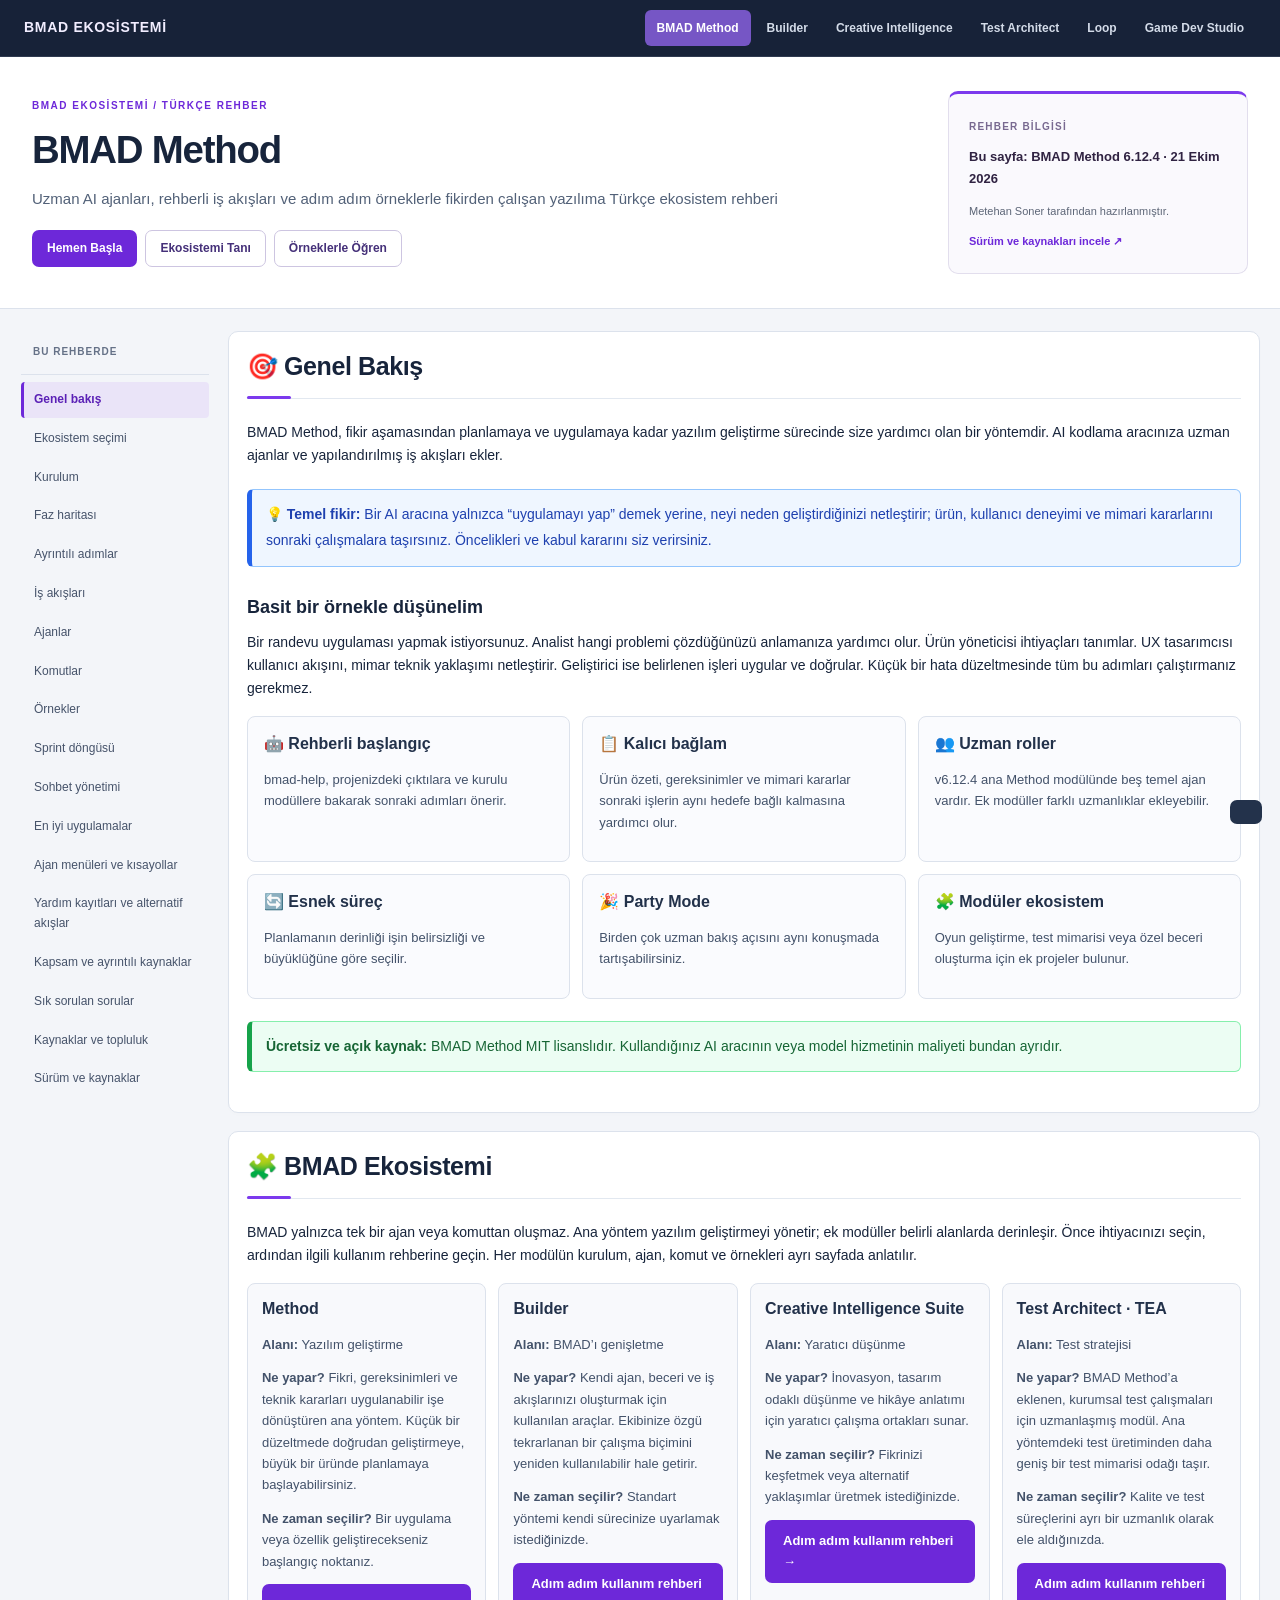
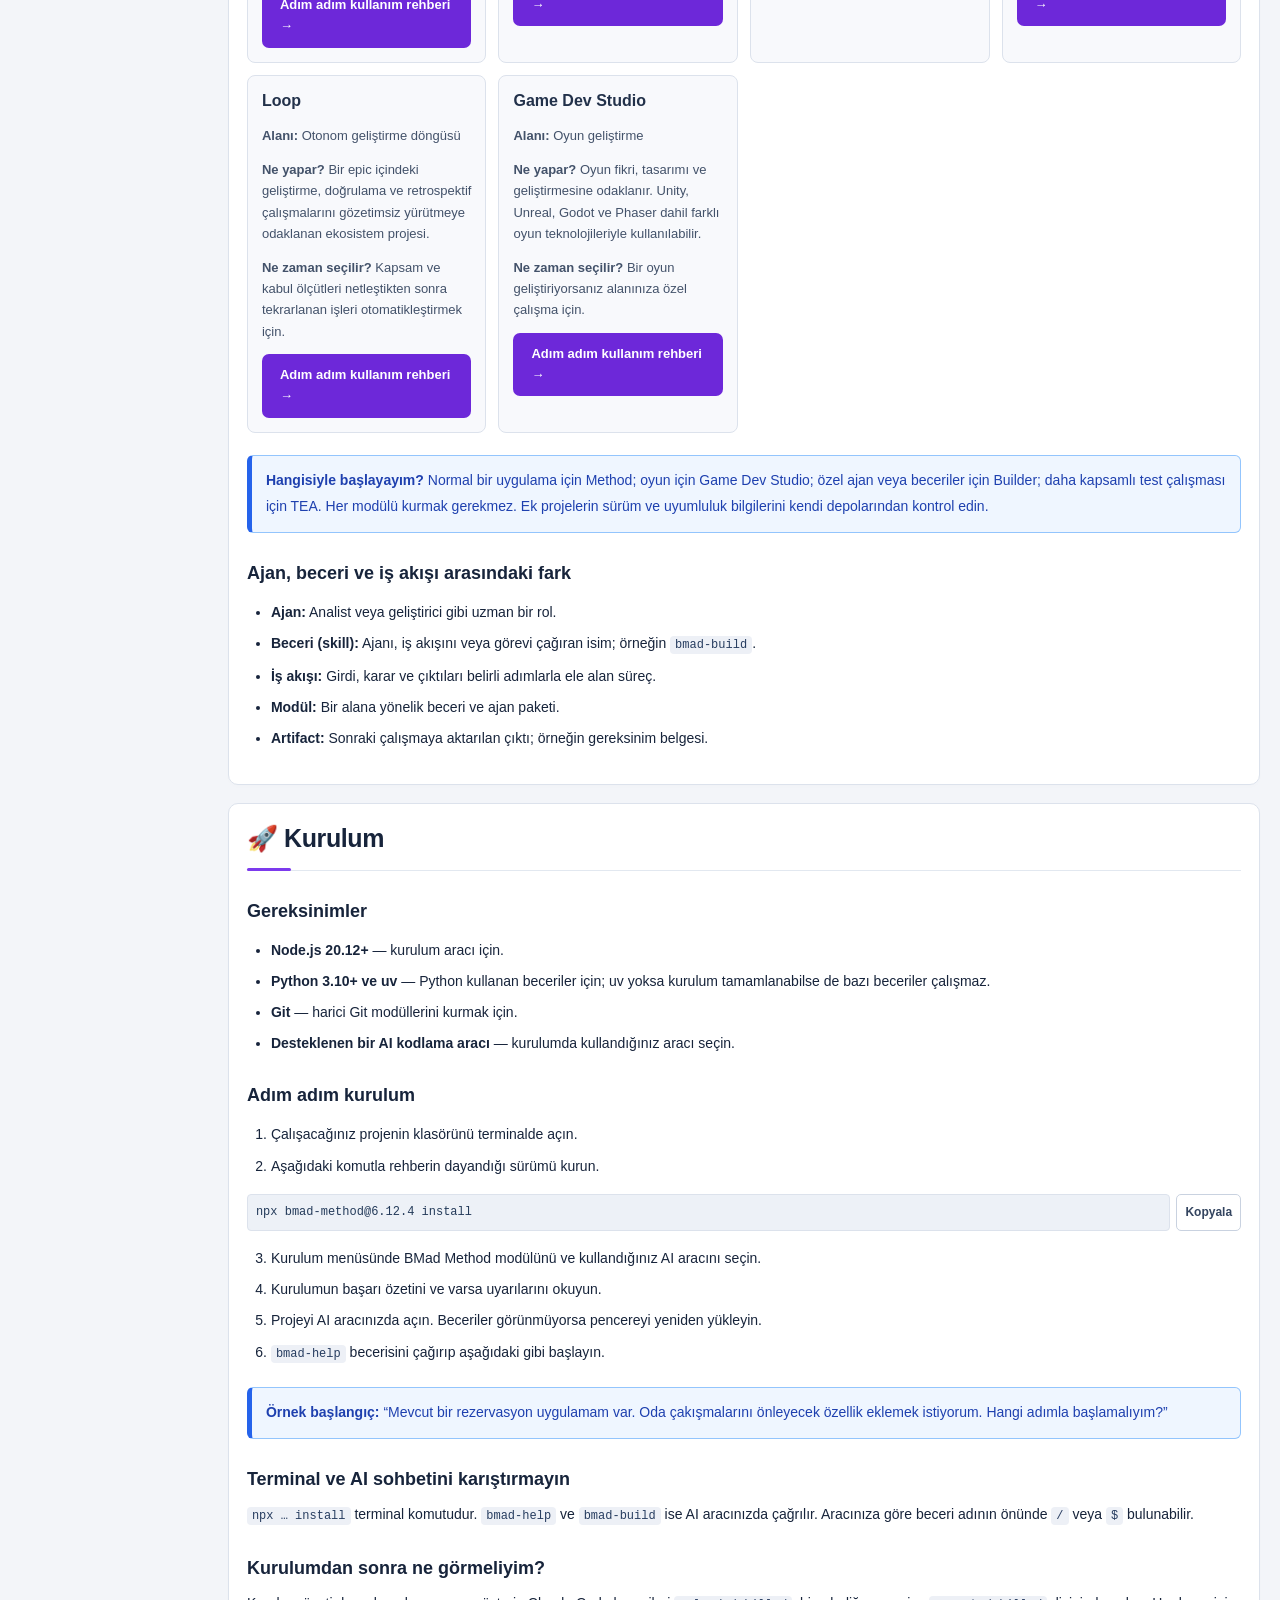
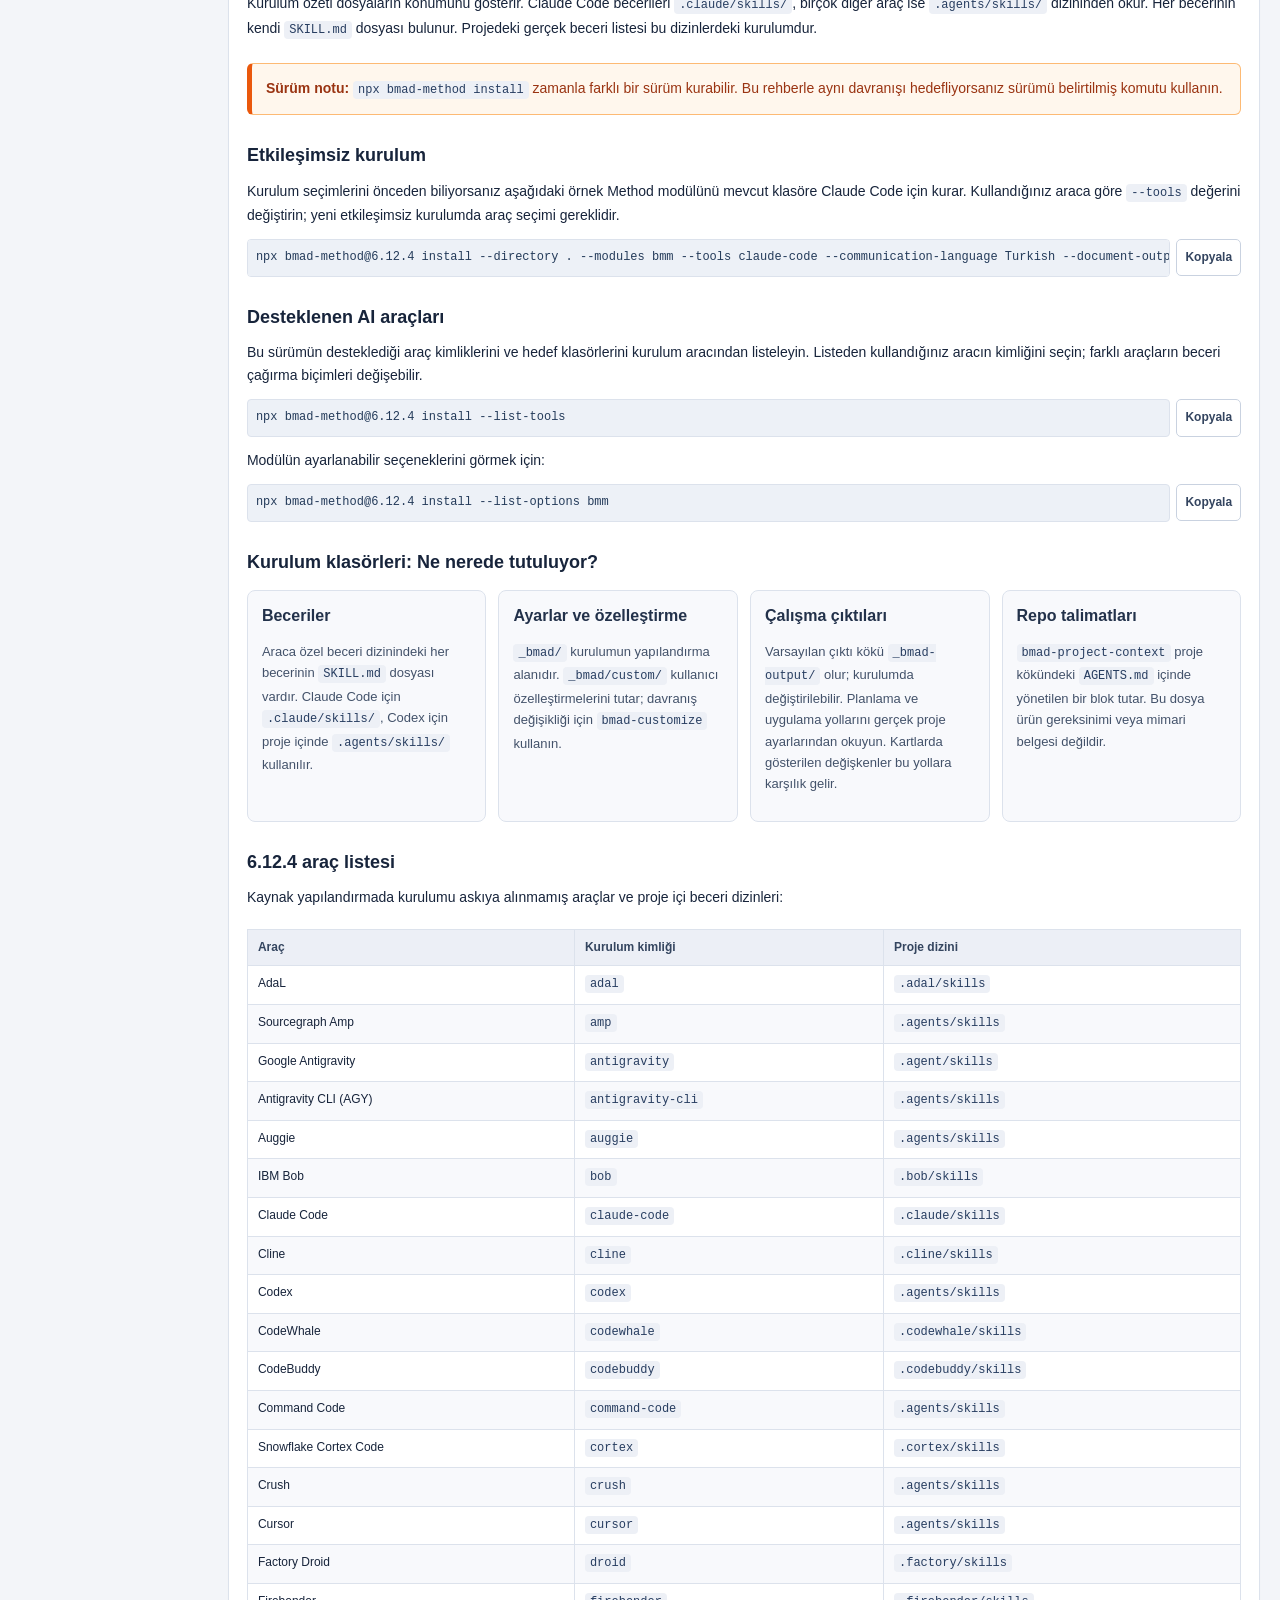
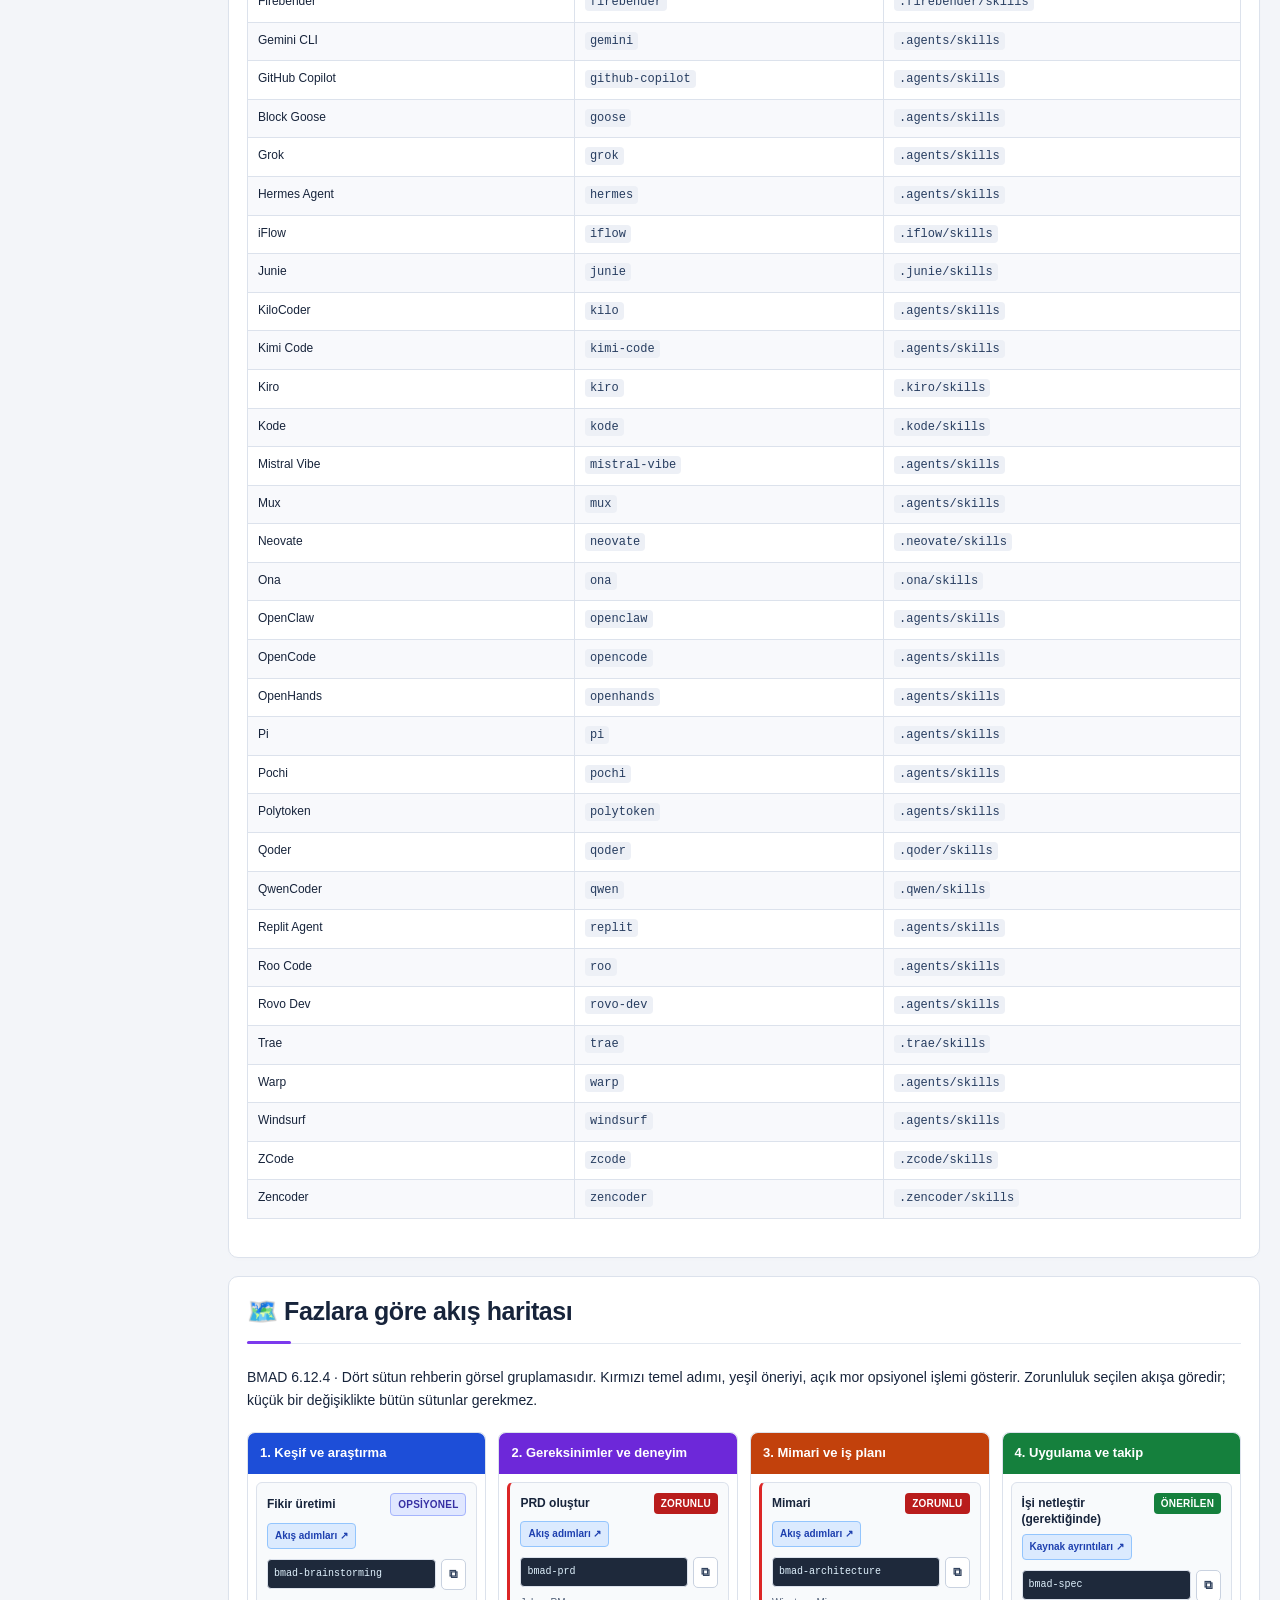
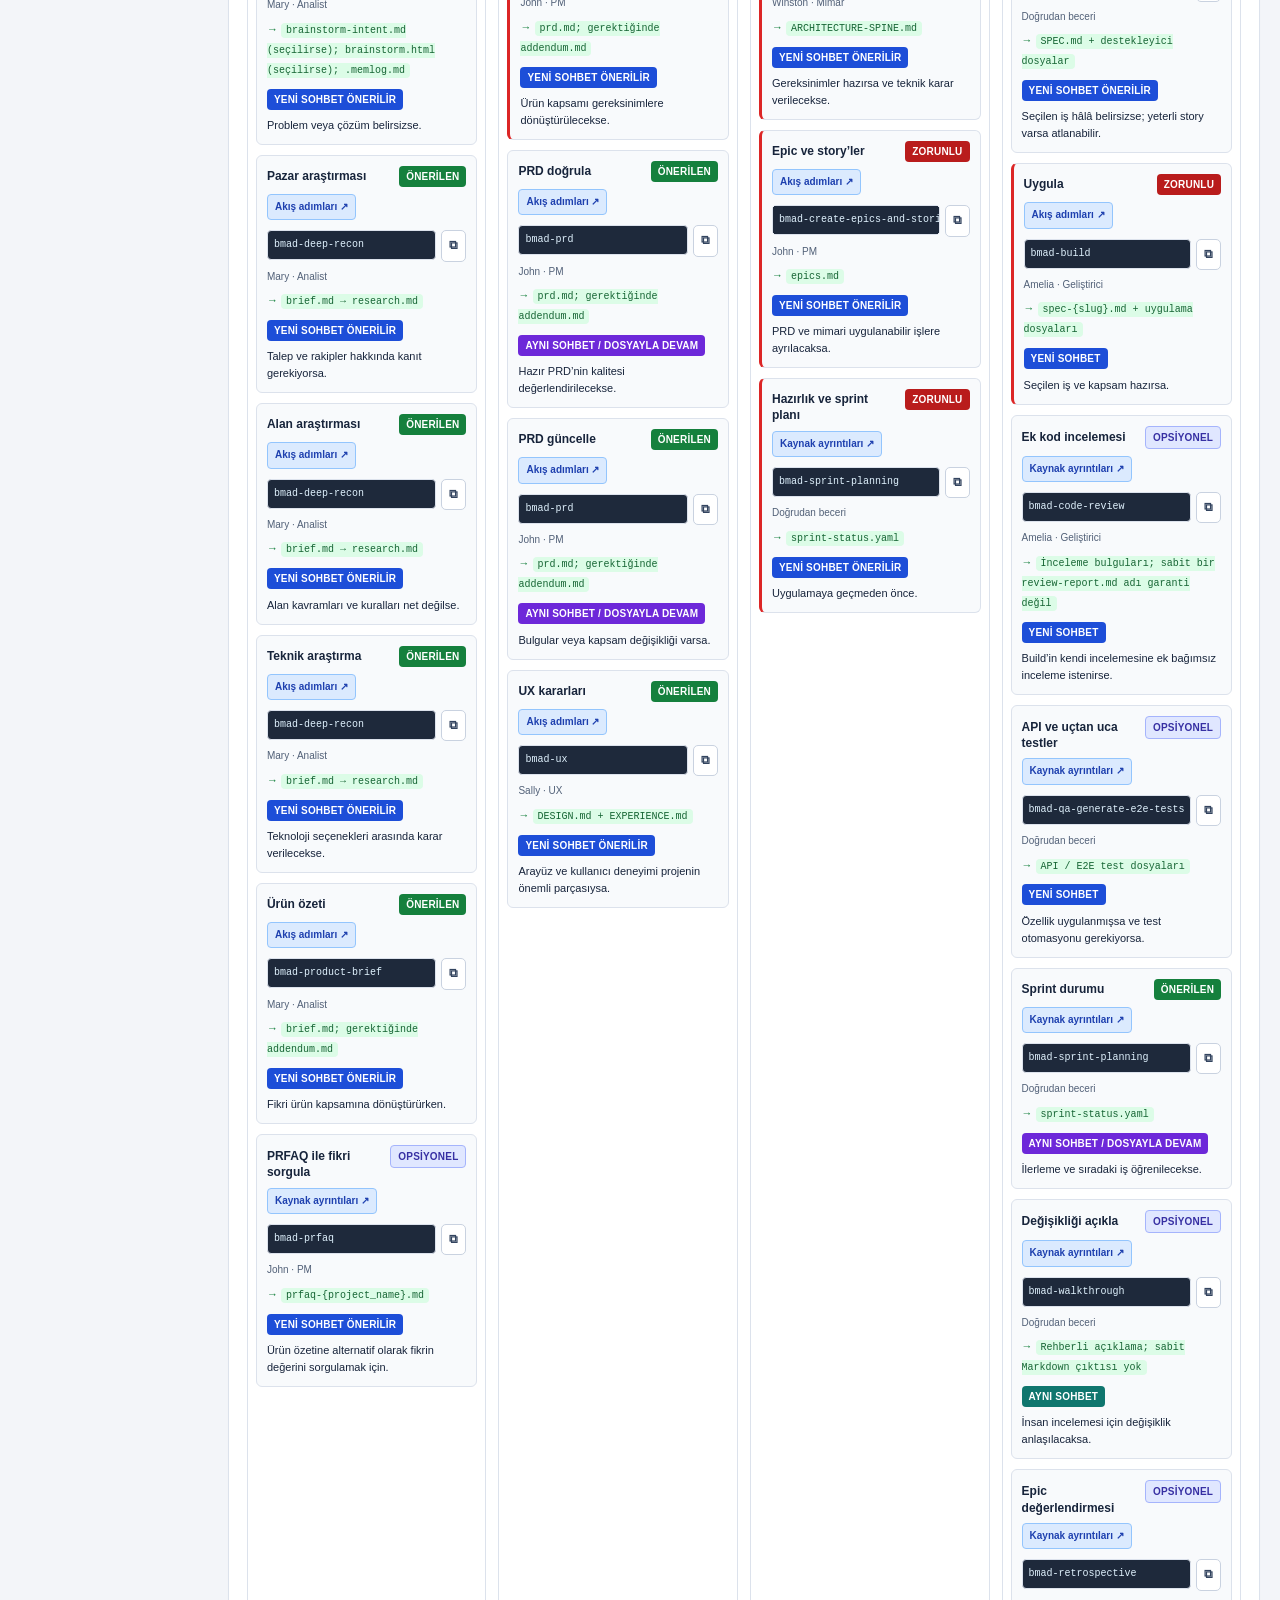
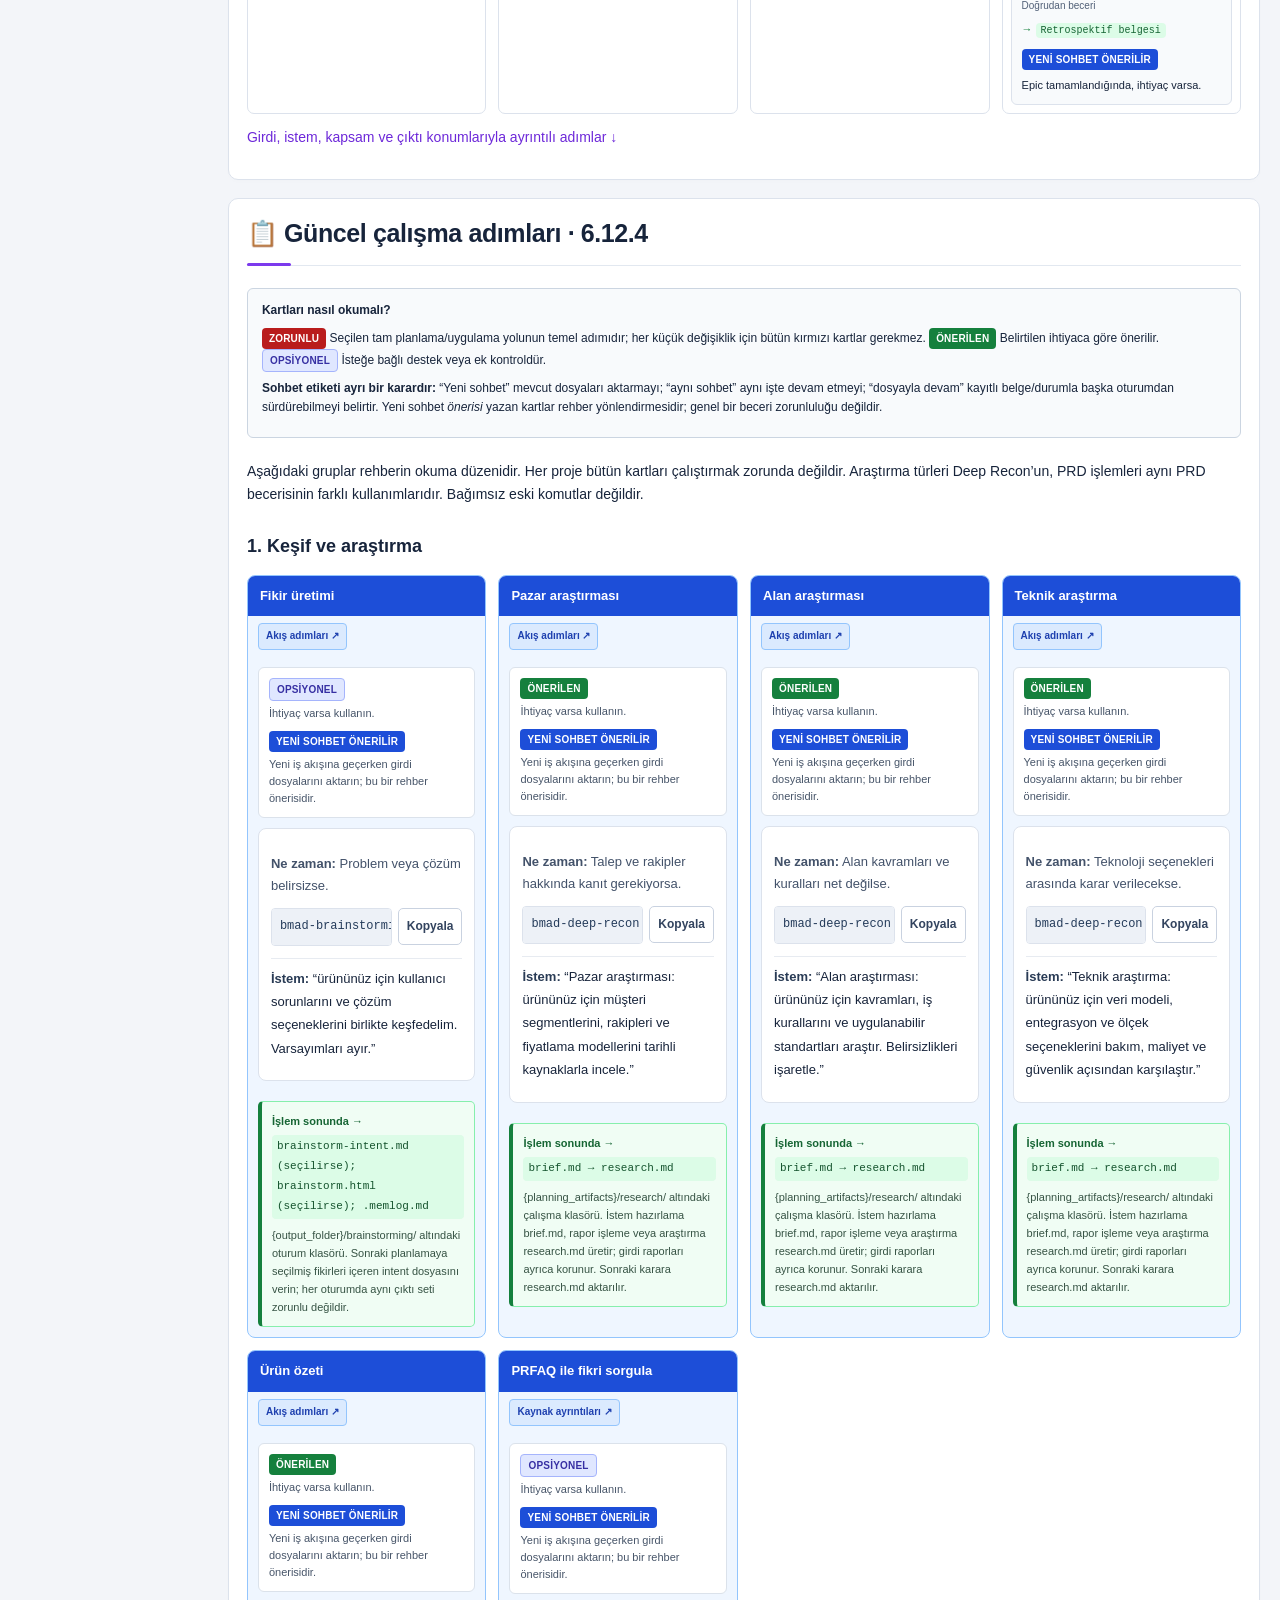
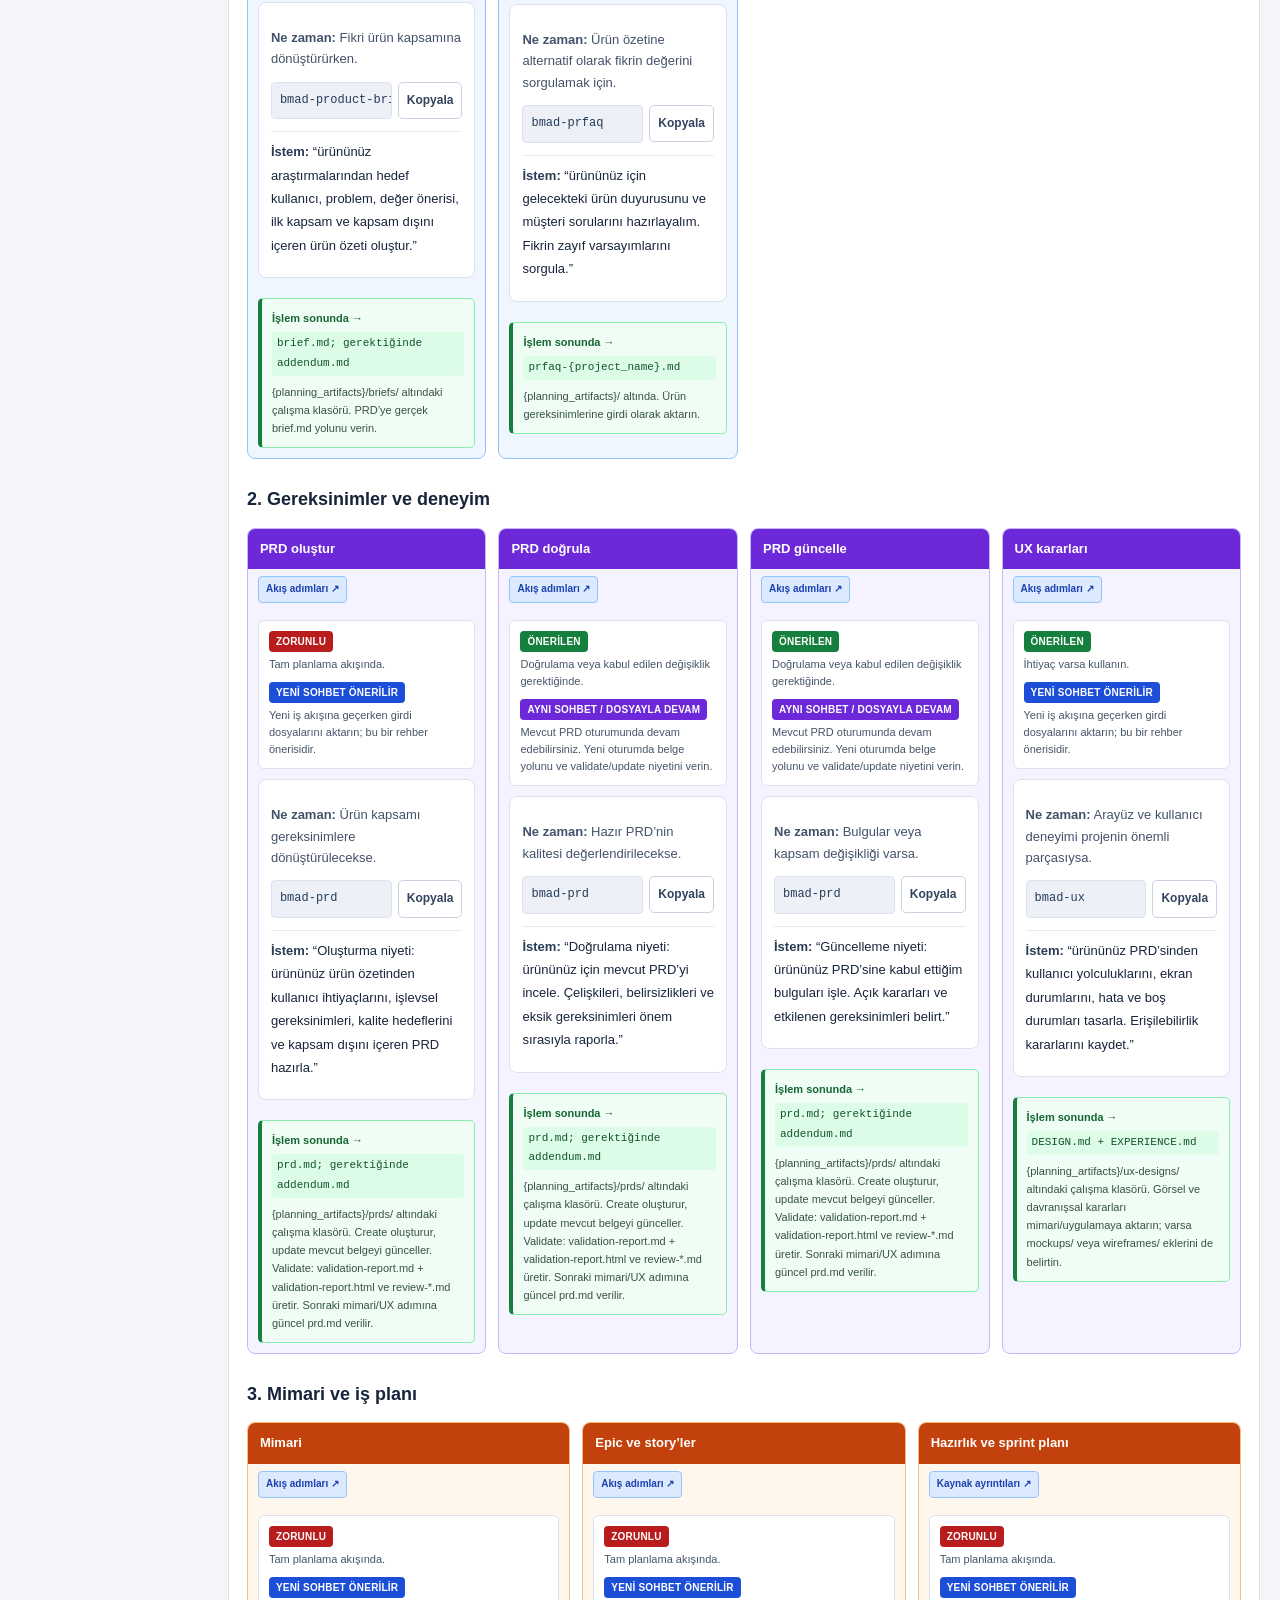
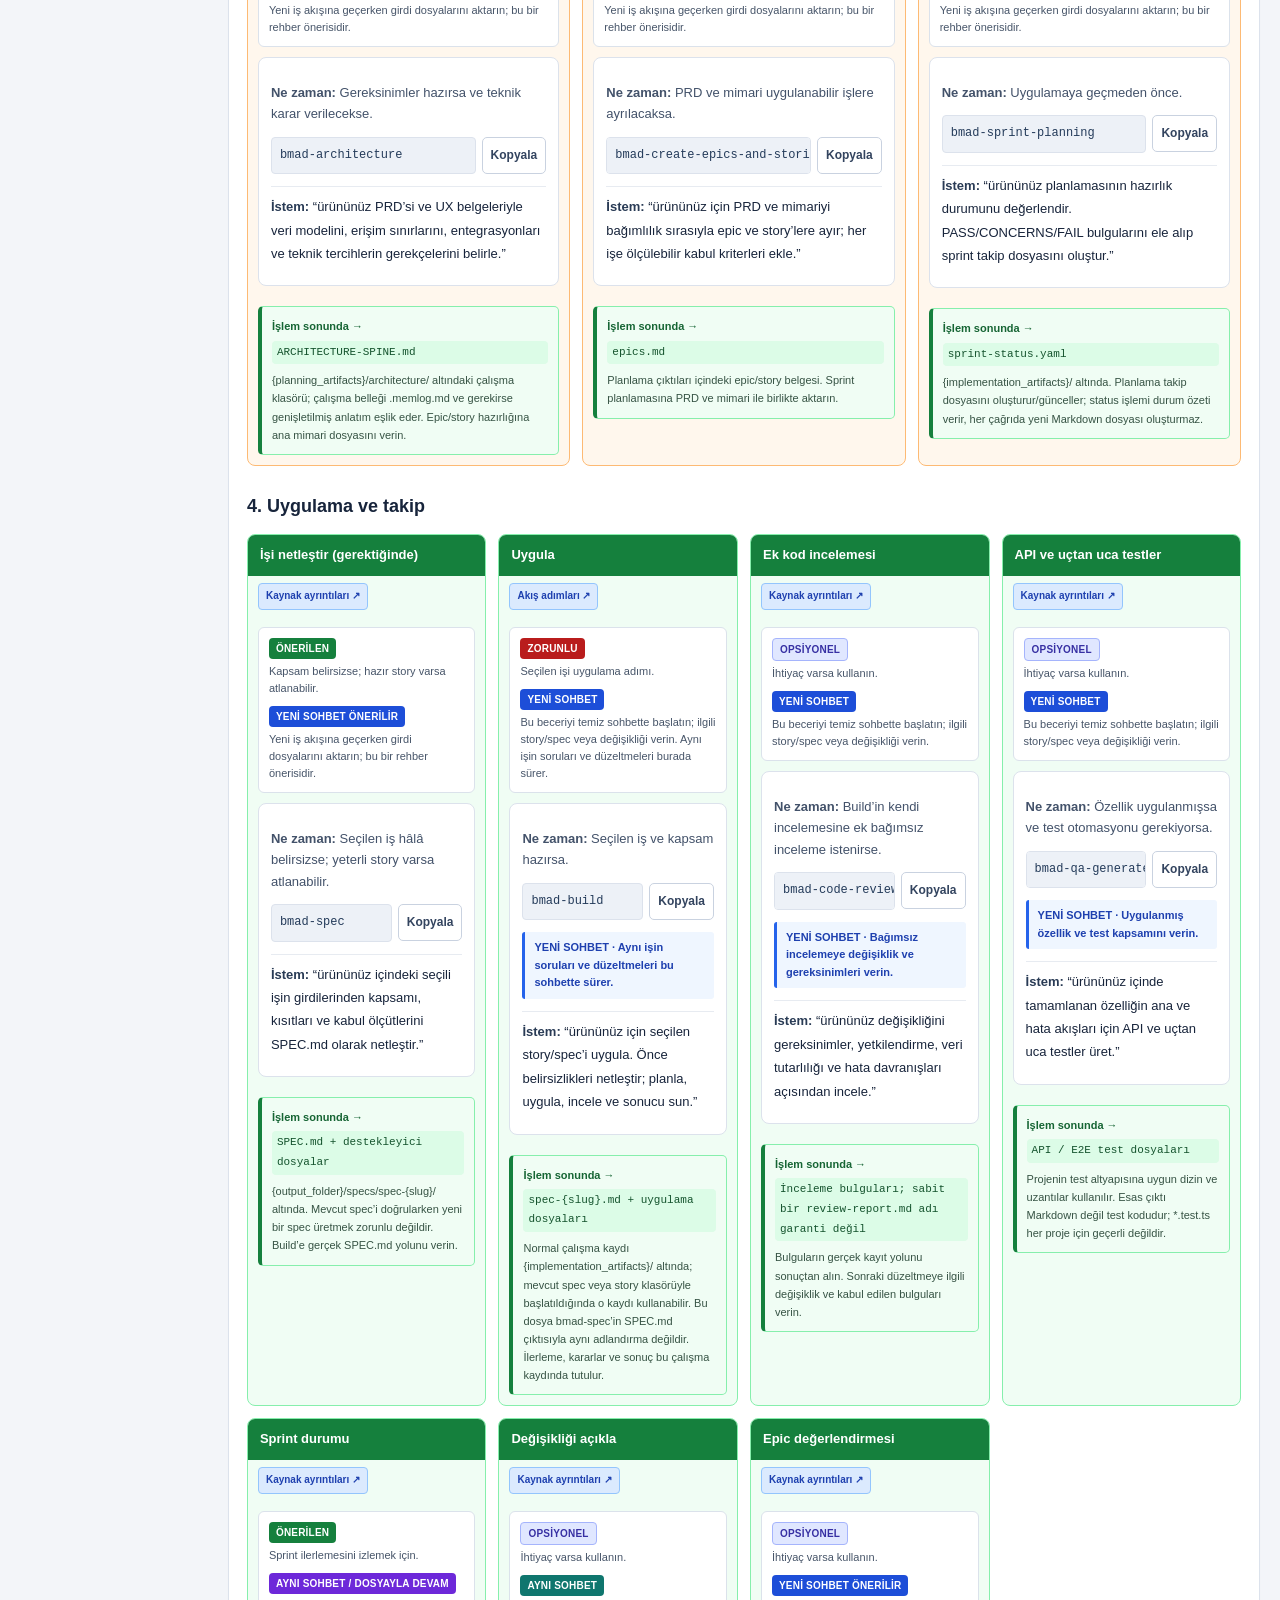
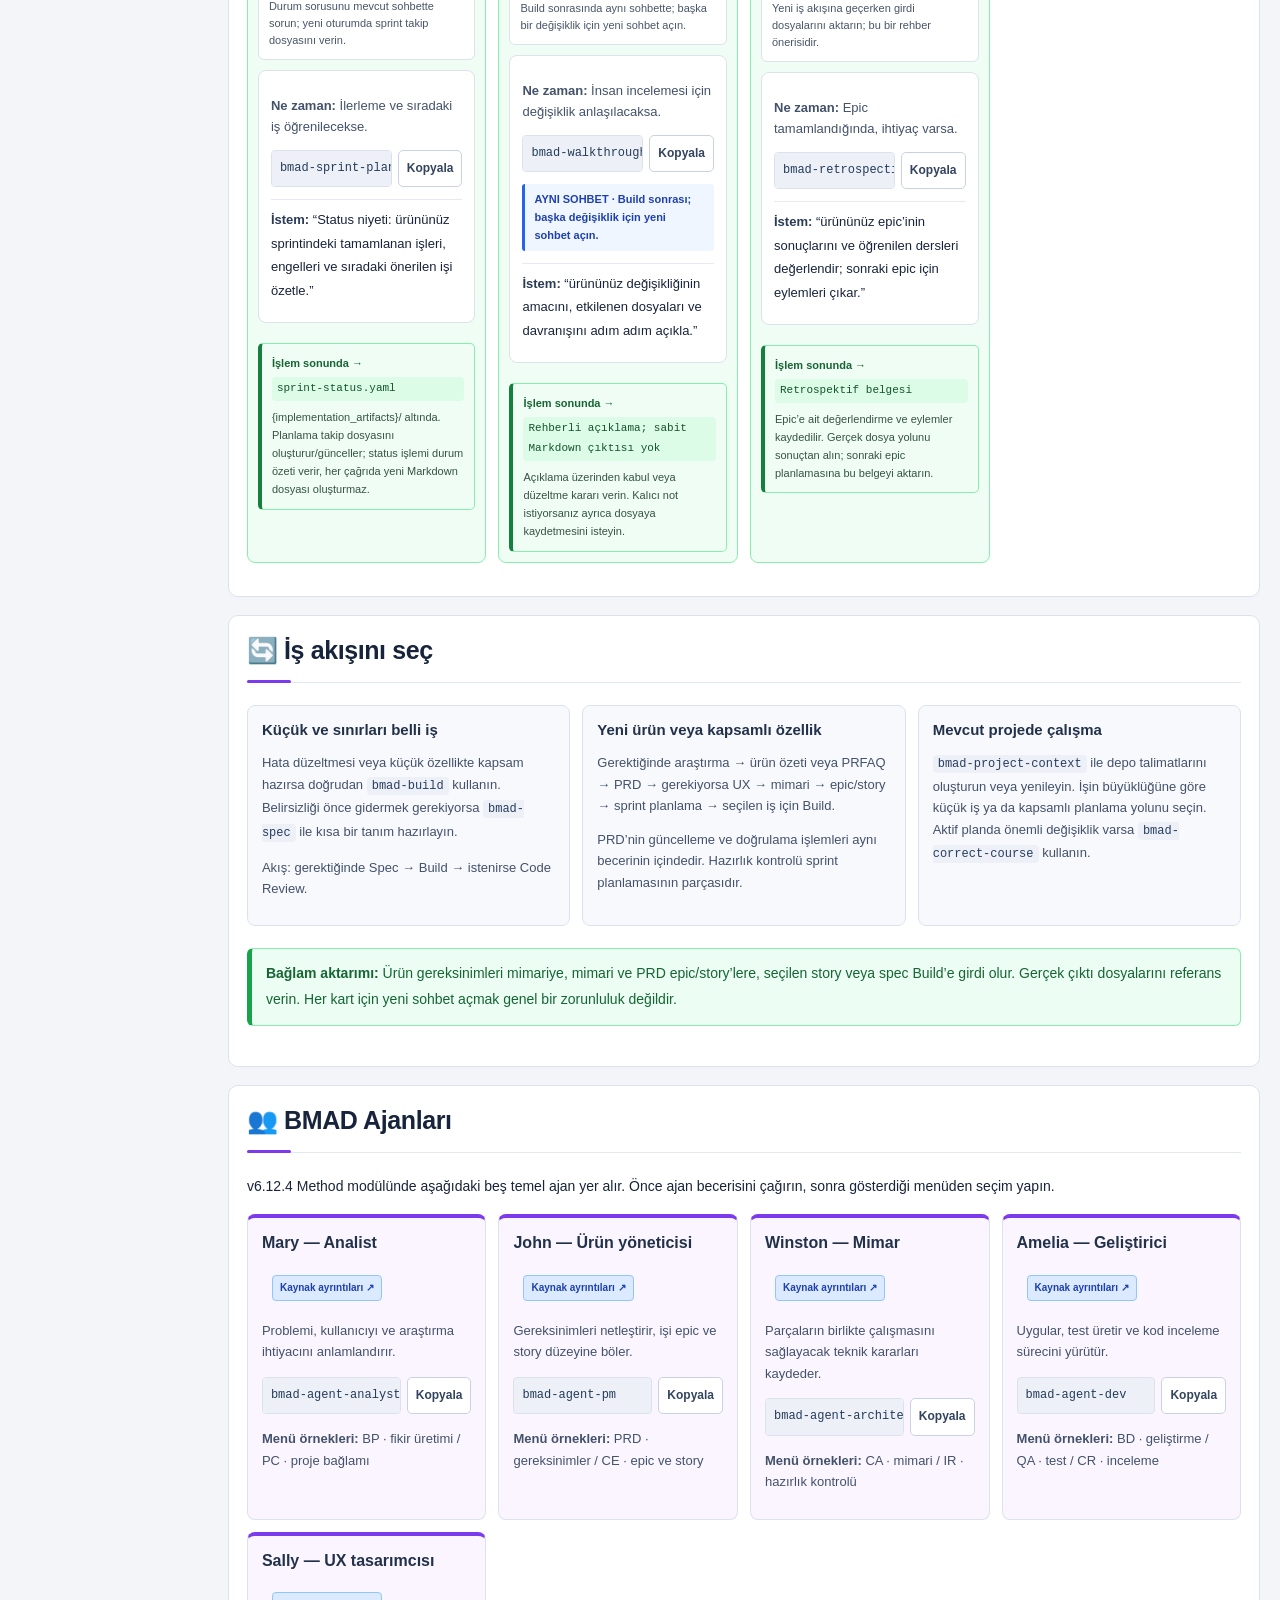
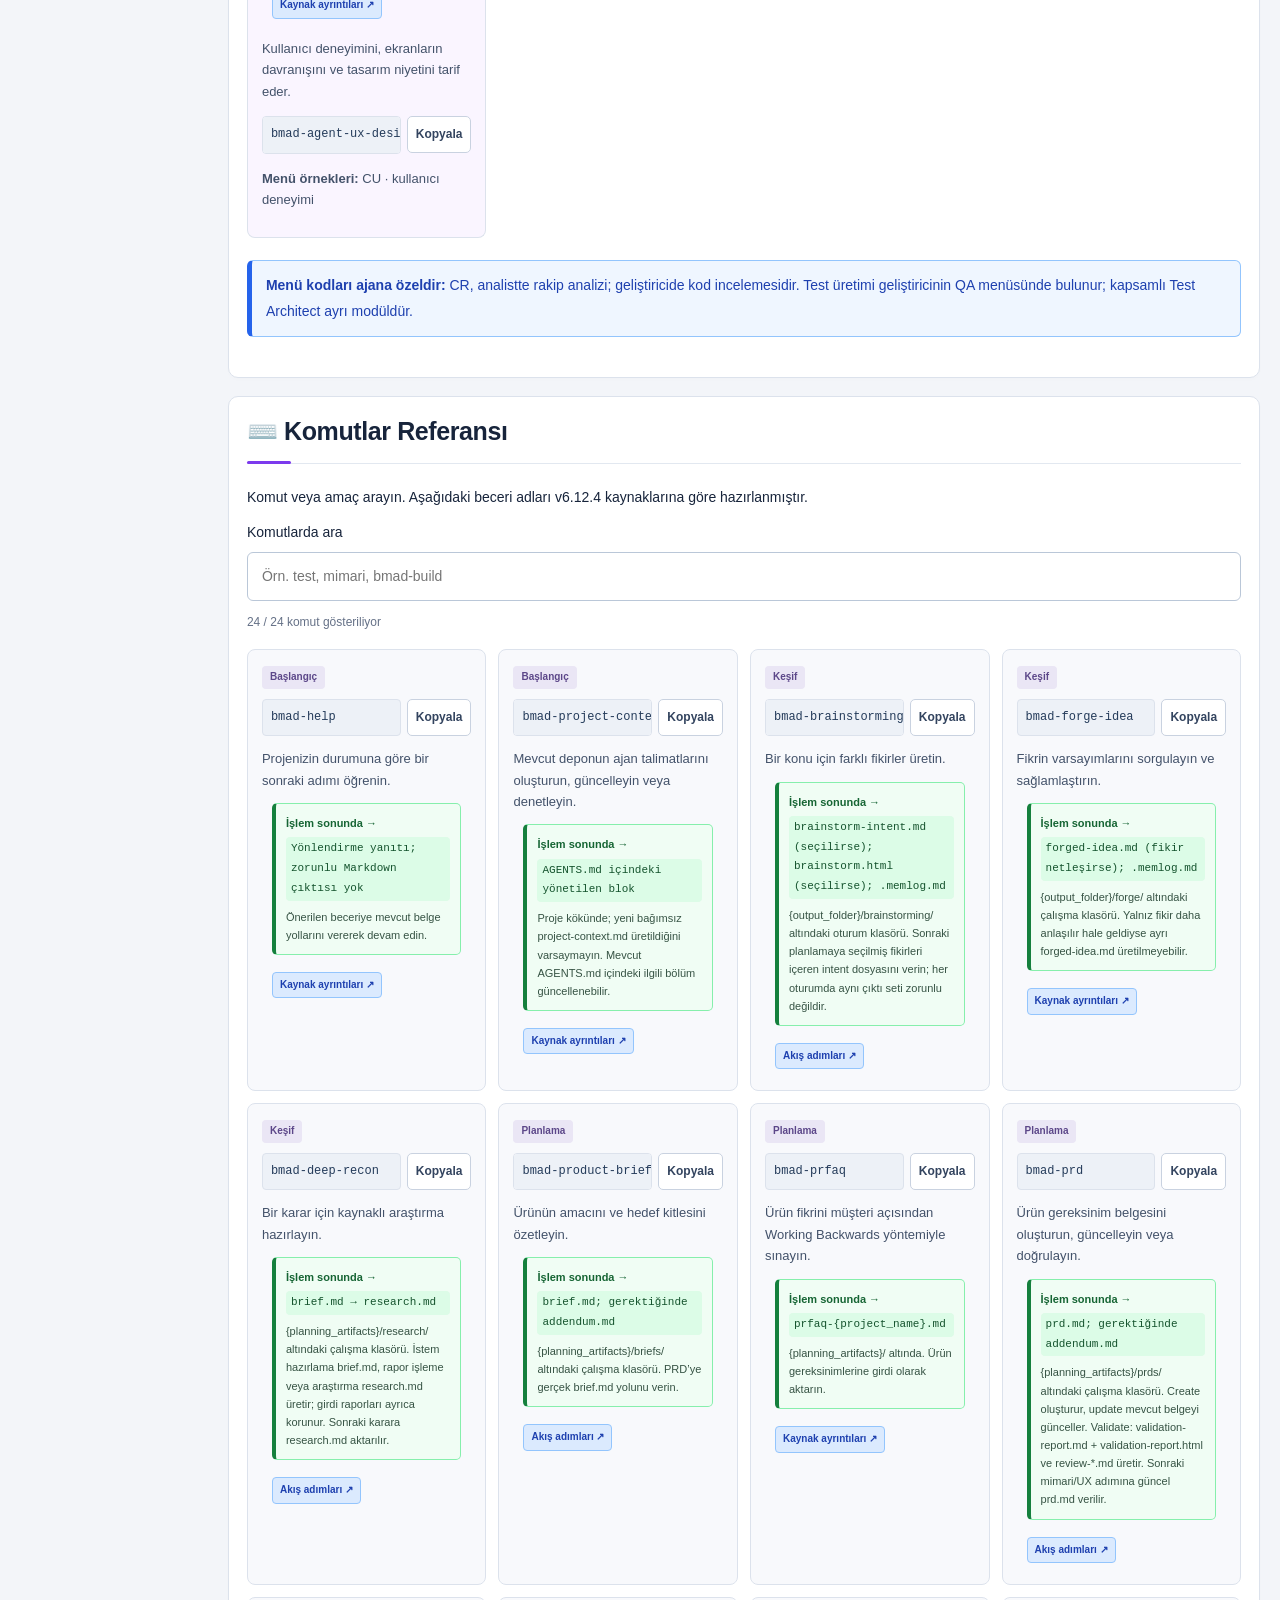
==== commit e739b389: "Refine guide headers and add contextual back-to-top button" ====
--- a/index.html
+++ b/index.html
@@ -6,11 +6,11 @@
 <title>BMAD Method — Türkçe Ekosistem Rehberi | Metehan Soner</title>
 <meta name="author" content="Metehan Soner">
 <meta name="description" content="BMAD Method 6.12.4 Türkçe rehberi: ekosistem, ajanlar, adım adım iş akışları ve örnek istemler. Metehan Soner tarafından hazırlanmıştır.">
-<link rel="stylesheet" href="assets/ecosystem.css">
-<script src="assets/guide.js" defer>
+<link rel="stylesheet" href="assets/ecosystem.css?v=80b527e47e5f">
+<script src="assets/guide.js?v=de230318d79e" defer>
 </script>
 </head>
-<body>
+<body id="top">
 <a class="skip" href="#overview">İçeriğe geç</a>
 <nav class="top-nav" aria-label="Ekosistemler">
 <div class="nav-content">
@@ -38,17 +38,17 @@
 </ul>
 </div>
 </nav>
-<section class="hero">
+<section class="hero"><div class="hero-inner"><div class="hero-copy"><span class="hero-eyebrow">BMAD EKOSİSTEMİ / TÜRKÇE REHBER</span>
 <h1>BMAD Method</h1>
-<p>Uzman AI ajanları, rehberli iş akışları ve adım adım örneklerle<br>fikirden çalışan yazılıma Türkçe ekosistem rehberi</p>
+<p>Uzman AI ajanları, rehberli iş akışları ve adım adım örneklerle fikirden çalışan yazılıma Türkçe ekosistem rehberi</p>
 <div class="hero-buttons">
 <a href="#installation" class="btn btn-primary">Hemen Başla</a>
 <a href="#ecosystem" class="btn btn-secondary">Ekosistemi Tanı</a>
 <a href="#examples" class="btn btn-secondary">Örneklerle Öğren</a>
 </div>
-<div class="version-badge">Bu sayfa: BMAD Method 6.12.4 · 21 Ekim 2026</div>
-<p class="credit">Metehan Soner tarafından hazırlanmıştır.</p>
-</section>
+
+
+</div><aside class="hero-meta"><span class="hero-meta-label">REHBER BİLGİSİ</span><div class="version-badge">Bu sayfa: BMAD Method 6.12.4 · 21 Ekim 2026</div><p class="credit">Metehan Soner tarafından hazırlanmıştır.</p><a class="hero-source" href="#version">Sürüm ve kaynakları incele ↗</a></aside></div></section>
 <main class="container">
 <nav class="local-menu" aria-label="Bu rehberin bölümleri">
 <a href="#overview">Genel bakış</a>
@@ -574,5 +574,6 @@
 </footer>
 <div id="copy-status" role="status" aria-live="polite">
 </div>
-<dialog id="workflow-dialog" aria-labelledby="workflow-dialog-title"><button type="button" class="dialog-close" autofocus>Kapat ×</button><h2 id="workflow-dialog-title"></h2><p class="dialog-note"></p><ol class="dialog-steps"></ol><a class="dialog-source" target="_blank" rel="noopener">6.12.4 kaynak tanımı ↗</a></dialog><script id="workflow-details" type="application/json">{"bmad-build": {"steps": ["Niyeti ve mevcut çalışma kaydını netleştir; uygun yolu seç.", "Planı ve kabul ölçütlerini oluştur veya kayıtlı plandan devam et.", "Değişikliği uygula.", "İnceleme bulgularını değerlendir ve ilgili sorunları düzelt.", "Sonucu sun, çalışma durumunu ve varsa sprint takibini güncelle."], "source": "https://github.com/bmad-code-org/BMAD-METHOD/blob/bab9082c3e884e0d72c759bcd1a6d90bcc01be84/src/bmm-skills/ship/bmad-build/SKILL.md"}, "bmad-create-epics-and-stories": {"steps": ["PRD ve mimari ön koşullarını doğrula.", "Epic kapsamlarını tasarla.", "Kabul ölçütleriyle story’leri oluştur.", "Son doğrulamayla kapsamı ve bağımlılıkları kontrol et."], "source": "https://github.com/bmad-code-org/BMAD-METHOD/blob/bab9082c3e884e0d72c759bcd1a6d90bcc01be84/src/bmm-skills/plan/bmad-create-epics-and-stories/SKILL.md"}, "bmad-prd": {"steps": ["Create, update veya validate niyetini seç; mevcut girdileri yükle.", "Ürün hedefi, önem düzeyi ve çalışma biçimini netleştir.", "Gereksinimleri ve projeye gerekli ek bölümleri oluştur ya da güncelle.", "İnceleme kapısındaki bulguları ele al. Validate niyetinde birleşik HTML/Markdown rapor üret.", "Son hali kaydet ve sonraki adıma gerçek dosya yollarını aktar."], "source": "https://github.com/bmad-code-org/BMAD-METHOD/blob/bab9082c3e884e0d72c759bcd1a6d90bcc01be84/src/bmm-skills/plan/bmad-prd/SKILL.md"}, "bmad-product-brief": {"steps": ["Yeni çalışma veya kayıtlı oturumdan devam seç.", "Fikri, kullanıcıyı, problemi ve kapsamı keşfet.", "Varsayımlar ve kısıtlarla ürün özetini şekillendir.", "Sonlandır ve brief.md dosyasını sonraki planlamaya aktar."], "source": "https://github.com/bmad-code-org/BMAD-METHOD/blob/bab9082c3e884e0d72c759bcd1a6d90bcc01be84/src/bmm-skills/plan/bmad-product-brief/SKILL.md"}, "bmad-architecture": {"steps": ["Girdilerden mimari karar ihtiyacını belirle.", "Yeni çalışma, güncelleme veya doğrulama niyetini seç.", "Tutarlılık sağlayan kararları mimari omurgada kaydet.", "İnceleme kapısını ve açık kararları ele al.", "ARCHITECTURE-SPINE.md ve gerekli ekleri sonlandır."], "source": "https://github.com/bmad-code-org/BMAD-METHOD/blob/bab9082c3e884e0d72c759bcd1a6d90bcc01be84/src/bmm-skills/plan/bmad-architecture/SKILL.md"}, "bmad-ux": {"steps": ["Girdi kaynaklarını ve çalışma biçimini belirle.", "Kullanıcı deneyimini ve görsel yönü keşfet.", "DESIGN.md ile görsel kararları, EXPERIENCE.md ile davranış ve akış kararlarını kaydet.", "Gerekli destekleyici görselleri ve son belgeleri aktar."], "source": "https://github.com/bmad-code-org/BMAD-METHOD/blob/bab9082c3e884e0d72c759bcd1a6d90bcc01be84/src/bmm-skills/plan/bmad-ux/SKILL.md"}, "bmad-brainstorming": {"steps": ["Konuyu çerçevele ve oturum biçimini seç.", "Uygun tekniklerle fikir üret.", "Fikirleri yakınsat ve seçilen yönleri netleştir.", "İstenen son çıktıları seç: intent belgesi, HTML veya diğer çıktılar."], "source": "https://github.com/bmad-code-org/BMAD-METHOD/blob/bab9082c3e884e0d72c759bcd1a6d90bcc01be84/src/core-skills/bmad-brainstorming/SKILL.md"}, "bmad-deep-recon": {"steps": ["Kararı, araştırma türünü ve çalışma modunu seç.", "Burada araştır, dış araç için istem hazırla veya getirilen raporu işle.", "Kaynakları, karşı kanıtları ve belirsizlikleri ayır.", "Araştırma özetini karar girdisi olarak kaydet."], "source": "https://github.com/bmad-code-org/BMAD-METHOD/blob/bab9082c3e884e0d72c759bcd1a6d90bcc01be84/src/core-skills/bmad-deep-recon/SKILL.md"}, "bmad-customize": {"steps": ["Preflight", "Activation", "Step 1: Classify intent", "Step 2: Discovery", "Step 3: Determine the right surface", "Step 4: Compose the override", "Step 5: Team or user placement", "Step 6: Show, confirm, write, verify", "Complete when", "When this skill can't help"], "source": "https://github.com/bmad-code-org/BMAD-METHOD/blob/bab9082c3e884e0d72c759bcd1a6d90bcc01be84/src/core-skills/bmad-customize/SKILL.md", "sourceOutline": true}, "bmad-help": {"steps": ["Purpose", "Desired Outcomes", "Data Sources", "CSV Interpretation", "Response Format", "Constraints"], "source": "https://github.com/bmad-code-org/BMAD-METHOD/blob/bab9082c3e884e0d72c759bcd1a6d90bcc01be84/src/core-skills/bmad-help/SKILL.md", "sourceOutline": true}, "bmad-forge-idea": {"steps": ["On Activation", "Open the session", "The forge", "The personas", "Exits"], "source": "https://github.com/bmad-code-org/BMAD-METHOD/blob/bab9082c3e884e0d72c759bcd1a6d90bcc01be84/src/core-skills/bmad-forge-idea/SKILL.md", "sourceOutline": true}, "bmad-party-mode": {"steps": ["On Activation", "Keep It Feeling Like a Party", "How It Runs", "Wrapping Up"], "source": "https://github.com/bmad-code-org/BMAD-METHOD/blob/bab9082c3e884e0d72c759bcd1a6d90bcc01be84/src/core-skills/bmad-party-mode/SKILL.md", "sourceOutline": true}, "bmad-review": {"steps": ["Inputs", "Execution", "Output"], "source": "https://github.com/bmad-code-org/BMAD-METHOD/blob/bab9082c3e884e0d72c759bcd1a6d90bcc01be84/src/core-skills/bmad-review/SKILL.md", "sourceOutline": true}, "bmad-advanced-elicitation": {"steps": ["On Activation", "Serving the Catalog", "The Menu", "Running a Method"], "source": "https://github.com/bmad-code-org/BMAD-METHOD/blob/bab9082c3e884e0d72c759bcd1a6d90bcc01be84/src/core-skills/bmad-advanced-elicitation/SKILL.md", "sourceOutline": true}, "bmad-retrospective": {"steps": ["Resolution rules", "Modes", "On Activation", "Inputs", "Working state and resumption", "Flow"], "source": "https://github.com/bmad-code-org/BMAD-METHOD/blob/bab9082c3e884e0d72c759bcd1a6d90bcc01be84/src/bmm-skills/ship/bmad-retrospective/SKILL.md", "sourceOutline": true}, "bmad-qa-generate-e2e-tests": {"steps": ["On Activation", "Paths", "Execution", "Generated Tests", "Coverage", "Next Steps", "Keep It Simple", "Output", "On Complete"], "source": "https://github.com/bmad-code-org/BMAD-METHOD/blob/bab9082c3e884e0d72c759bcd1a6d90bcc01be84/src/bmm-skills/ship/bmad-qa-generate-e2e-tests/SKILL.md", "sourceOutline": true}, "bmad-correct-course": {"steps": ["On Activation", "Paths", "Input Files", "Execution"], "source": "https://github.com/bmad-code-org/BMAD-METHOD/blob/bab9082c3e884e0d72c759bcd1a6d90bcc01be84/src/bmm-skills/ship/bmad-correct-course/SKILL.md", "sourceOutline": true}, "bmad-walkthrough": {"steps": ["On Activation", "Global Step Rules (apply to every step)", "FIRST STEP"], "source": "https://github.com/bmad-code-org/BMAD-METHOD/blob/bab9082c3e884e0d72c759bcd1a6d90bcc01be84/src/bmm-skills/ship/bmad-walkthrough/SKILL.md", "sourceOutline": true}, "bmad-code-review": {"steps": ["On Activation", "WORKFLOW ARCHITECTURE", "FIRST STEP"], "source": "https://github.com/bmad-code-org/BMAD-METHOD/blob/bab9082c3e884e0d72c759bcd1a6d90bcc01be84/src/bmm-skills/ship/bmad-code-review/SKILL.md", "sourceOutline": true}, "bmad-agent-pm": {"steps": ["On Activation"], "source": "https://github.com/bmad-code-org/BMAD-METHOD/blob/bab9082c3e884e0d72c759bcd1a6d90bcc01be84/src/bmm-skills/agents/bmad-agent-pm/SKILL.md", "sourceOutline": true}, "bmad-agent-ux-designer": {"steps": ["On Activation"], "source": "https://github.com/bmad-code-org/BMAD-METHOD/blob/bab9082c3e884e0d72c759bcd1a6d90bcc01be84/src/bmm-skills/agents/bmad-agent-ux-designer/SKILL.md", "sourceOutline": true}, "bmad-agent-analyst": {"steps": ["On Activation"], "source": "https://github.com/bmad-code-org/BMAD-METHOD/blob/bab9082c3e884e0d72c759bcd1a6d90bcc01be84/src/bmm-skills/agents/bmad-agent-analyst/SKILL.md", "sourceOutline": true}, "bmad-agent-architect": {"steps": ["On Activation"], "source": "https://github.com/bmad-code-org/BMAD-METHOD/blob/bab9082c3e884e0d72c759bcd1a6d90bcc01be84/src/bmm-skills/agents/bmad-agent-architect/SKILL.md", "sourceOutline": true}, "bmad-agent-dev": {"steps": ["On Activation"], "source": "https://github.com/bmad-code-org/BMAD-METHOD/blob/bab9082c3e884e0d72c759bcd1a6d90bcc01be84/src/bmm-skills/agents/bmad-agent-dev/SKILL.md", "sourceOutline": true}, "bmad-sprint-planning": {"steps": ["On Activation", "If the Script Fails", "On Completion", "Headless Mode", "References"], "source": "https://github.com/bmad-code-org/BMAD-METHOD/blob/bab9082c3e884e0d72c759bcd1a6d90bcc01be84/src/bmm-skills/plan/bmad-sprint-planning/SKILL.md", "sourceOutline": true}, "bmad-spec": {"steps": ["On Activation", "Workspace", "Memory and derivation", "The Operation", "Load-bearing", "Companions", "Spec Law", "Self-Validate", "Spec with no change signal", "Story Breakdown (optional, interactive-only)", "Output", "After Spec is Output", "Frontmatter conventions"], "source": "https://github.com/bmad-code-org/BMAD-METHOD/blob/bab9082c3e884e0d72c759bcd1a6d90bcc01be84/src/bmm-skills/plan/bmad-spec/SKILL.md", "sourceOutline": true}, "bmad-prfaq": {"steps": ["On Activation", "Pre-workflow Setup", "Stage 1: Ignition", "Stages"], "source": "https://github.com/bmad-code-org/BMAD-METHOD/blob/bab9082c3e884e0d72c759bcd1a6d90bcc01be84/src/bmm-skills/plan/bmad-prfaq/SKILL.md", "sourceOutline": true}, "bmad-project-context": {"steps": ["Resolution rules", "On Activation", "Setup, Adoption, and Refresh Steps", "Record", "Audit", "Children"], "source": "https://github.com/bmad-code-org/BMAD-METHOD/blob/bab9082c3e884e0d72c759bcd1a6d90bcc01be84/src/bmm-skills/plan/bmad-project-context/SKILL.md", "sourceOutline": true}}</script></body>
+<dialog id="workflow-dialog" aria-labelledby="workflow-dialog-title"><button type="button" class="dialog-close" autofocus>Kapat ×</button><h2 id="workflow-dialog-title"></h2><p class="dialog-note"></p><ol class="dialog-steps"></ol><a class="dialog-source" target="_blank" rel="noopener">6.12.4 kaynak tanımı ↗</a></dialog><script id="workflow-details" type="application/json">{"bmad-build": {"steps": ["Niyeti ve mevcut çalışma kaydını netleştir; uygun yolu seç.", "Planı ve kabul ölçütlerini oluştur veya kayıtlı plandan devam et.", "Değişikliği uygula.", "İnceleme bulgularını değerlendir ve ilgili sorunları düzelt.", "Sonucu sun, çalışma durumunu ve varsa sprint takibini güncelle."], "source": "https://github.com/bmad-code-org/BMAD-METHOD/blob/bab9082c3e884e0d72c759bcd1a6d90bcc01be84/src/bmm-skills/ship/bmad-build/SKILL.md"}, "bmad-create-epics-and-stories": {"steps": ["PRD ve mimari ön koşullarını doğrula.", "Epic kapsamlarını tasarla.", "Kabul ölçütleriyle story’leri oluştur.", "Son doğrulamayla kapsamı ve bağımlılıkları kontrol et."], "source": "https://github.com/bmad-code-org/BMAD-METHOD/blob/bab9082c3e884e0d72c759bcd1a6d90bcc01be84/src/bmm-skills/plan/bmad-create-epics-and-stories/SKILL.md"}, "bmad-prd": {"steps": ["Create, update veya validate niyetini seç; mevcut girdileri yükle.", "Ürün hedefi, önem düzeyi ve çalışma biçimini netleştir.", "Gereksinimleri ve projeye gerekli ek bölümleri oluştur ya da güncelle.", "İnceleme kapısındaki bulguları ele al. Validate niyetinde birleşik HTML/Markdown rapor üret.", "Son hali kaydet ve sonraki adıma gerçek dosya yollarını aktar."], "source": "https://github.com/bmad-code-org/BMAD-METHOD/blob/bab9082c3e884e0d72c759bcd1a6d90bcc01be84/src/bmm-skills/plan/bmad-prd/SKILL.md"}, "bmad-product-brief": {"steps": ["Yeni çalışma veya kayıtlı oturumdan devam seç.", "Fikri, kullanıcıyı, problemi ve kapsamı keşfet.", "Varsayımlar ve kısıtlarla ürün özetini şekillendir.", "Sonlandır ve brief.md dosyasını sonraki planlamaya aktar."], "source": "https://github.com/bmad-code-org/BMAD-METHOD/blob/bab9082c3e884e0d72c759bcd1a6d90bcc01be84/src/bmm-skills/plan/bmad-product-brief/SKILL.md"}, "bmad-architecture": {"steps": ["Girdilerden mimari karar ihtiyacını belirle.", "Yeni çalışma, güncelleme veya doğrulama niyetini seç.", "Tutarlılık sağlayan kararları mimari omurgada kaydet.", "İnceleme kapısını ve açık kararları ele al.", "ARCHITECTURE-SPINE.md ve gerekli ekleri sonlandır."], "source": "https://github.com/bmad-code-org/BMAD-METHOD/blob/bab9082c3e884e0d72c759bcd1a6d90bcc01be84/src/bmm-skills/plan/bmad-architecture/SKILL.md"}, "bmad-ux": {"steps": ["Girdi kaynaklarını ve çalışma biçimini belirle.", "Kullanıcı deneyimini ve görsel yönü keşfet.", "DESIGN.md ile görsel kararları, EXPERIENCE.md ile davranış ve akış kararlarını kaydet.", "Gerekli destekleyici görselleri ve son belgeleri aktar."], "source": "https://github.com/bmad-code-org/BMAD-METHOD/blob/bab9082c3e884e0d72c759bcd1a6d90bcc01be84/src/bmm-skills/plan/bmad-ux/SKILL.md"}, "bmad-brainstorming": {"steps": ["Konuyu çerçevele ve oturum biçimini seç.", "Uygun tekniklerle fikir üret.", "Fikirleri yakınsat ve seçilen yönleri netleştir.", "İstenen son çıktıları seç: intent belgesi, HTML veya diğer çıktılar."], "source": "https://github.com/bmad-code-org/BMAD-METHOD/blob/bab9082c3e884e0d72c759bcd1a6d90bcc01be84/src/core-skills/bmad-brainstorming/SKILL.md"}, "bmad-deep-recon": {"steps": ["Kararı, araştırma türünü ve çalışma modunu seç.", "Burada araştır, dış araç için istem hazırla veya getirilen raporu işle.", "Kaynakları, karşı kanıtları ve belirsizlikleri ayır.", "Araştırma özetini karar girdisi olarak kaydet."], "source": "https://github.com/bmad-code-org/BMAD-METHOD/blob/bab9082c3e884e0d72c759bcd1a6d90bcc01be84/src/core-skills/bmad-deep-recon/SKILL.md"}, "bmad-customize": {"steps": ["Preflight", "Activation", "Step 1: Classify intent", "Step 2: Discovery", "Step 3: Determine the right surface", "Step 4: Compose the override", "Step 5: Team or user placement", "Step 6: Show, confirm, write, verify", "Complete when", "When this skill can't help"], "source": "https://github.com/bmad-code-org/BMAD-METHOD/blob/bab9082c3e884e0d72c759bcd1a6d90bcc01be84/src/core-skills/bmad-customize/SKILL.md", "sourceOutline": true}, "bmad-help": {"steps": ["Purpose", "Desired Outcomes", "Data Sources", "CSV Interpretation", "Response Format", "Constraints"], "source": "https://github.com/bmad-code-org/BMAD-METHOD/blob/bab9082c3e884e0d72c759bcd1a6d90bcc01be84/src/core-skills/bmad-help/SKILL.md", "sourceOutline": true}, "bmad-forge-idea": {"steps": ["On Activation", "Open the session", "The forge", "The personas", "Exits"], "source": "https://github.com/bmad-code-org/BMAD-METHOD/blob/bab9082c3e884e0d72c759bcd1a6d90bcc01be84/src/core-skills/bmad-forge-idea/SKILL.md", "sourceOutline": true}, "bmad-party-mode": {"steps": ["On Activation", "Keep It Feeling Like a Party", "How It Runs", "Wrapping Up"], "source": "https://github.com/bmad-code-org/BMAD-METHOD/blob/bab9082c3e884e0d72c759bcd1a6d90bcc01be84/src/core-skills/bmad-party-mode/SKILL.md", "sourceOutline": true}, "bmad-review": {"steps": ["Inputs", "Execution", "Output"], "source": "https://github.com/bmad-code-org/BMAD-METHOD/blob/bab9082c3e884e0d72c759bcd1a6d90bcc01be84/src/core-skills/bmad-review/SKILL.md", "sourceOutline": true}, "bmad-advanced-elicitation": {"steps": ["On Activation", "Serving the Catalog", "The Menu", "Running a Method"], "source": "https://github.com/bmad-code-org/BMAD-METHOD/blob/bab9082c3e884e0d72c759bcd1a6d90bcc01be84/src/core-skills/bmad-advanced-elicitation/SKILL.md", "sourceOutline": true}, "bmad-retrospective": {"steps": ["Resolution rules", "Modes", "On Activation", "Inputs", "Working state and resumption", "Flow"], "source": "https://github.com/bmad-code-org/BMAD-METHOD/blob/bab9082c3e884e0d72c759bcd1a6d90bcc01be84/src/bmm-skills/ship/bmad-retrospective/SKILL.md", "sourceOutline": true}, "bmad-qa-generate-e2e-tests": {"steps": ["On Activation", "Paths", "Execution", "Generated Tests", "Coverage", "Next Steps", "Keep It Simple", "Output", "On Complete"], "source": "https://github.com/bmad-code-org/BMAD-METHOD/blob/bab9082c3e884e0d72c759bcd1a6d90bcc01be84/src/bmm-skills/ship/bmad-qa-generate-e2e-tests/SKILL.md", "sourceOutline": true}, "bmad-correct-course": {"steps": ["On Activation", "Paths", "Input Files", "Execution"], "source": "https://github.com/bmad-code-org/BMAD-METHOD/blob/bab9082c3e884e0d72c759bcd1a6d90bcc01be84/src/bmm-skills/ship/bmad-correct-course/SKILL.md", "sourceOutline": true}, "bmad-walkthrough": {"steps": ["On Activation", "Global Step Rules (apply to every step)", "FIRST STEP"], "source": "https://github.com/bmad-code-org/BMAD-METHOD/blob/bab9082c3e884e0d72c759bcd1a6d90bcc01be84/src/bmm-skills/ship/bmad-walkthrough/SKILL.md", "sourceOutline": true}, "bmad-code-review": {"steps": ["On Activation", "WORKFLOW ARCHITECTURE", "FIRST STEP"], "source": "https://github.com/bmad-code-org/BMAD-METHOD/blob/bab9082c3e884e0d72c759bcd1a6d90bcc01be84/src/bmm-skills/ship/bmad-code-review/SKILL.md", "sourceOutline": true}, "bmad-agent-pm": {"steps": ["On Activation"], "source": "https://github.com/bmad-code-org/BMAD-METHOD/blob/bab9082c3e884e0d72c759bcd1a6d90bcc01be84/src/bmm-skills/agents/bmad-agent-pm/SKILL.md", "sourceOutline": true}, "bmad-agent-ux-designer": {"steps": ["On Activation"], "source": "https://github.com/bmad-code-org/BMAD-METHOD/blob/bab9082c3e884e0d72c759bcd1a6d90bcc01be84/src/bmm-skills/agents/bmad-agent-ux-designer/SKILL.md", "sourceOutline": true}, "bmad-agent-analyst": {"steps": ["On Activation"], "source": "https://github.com/bmad-code-org/BMAD-METHOD/blob/bab9082c3e884e0d72c759bcd1a6d90bcc01be84/src/bmm-skills/agents/bmad-agent-analyst/SKILL.md", "sourceOutline": true}, "bmad-agent-architect": {"steps": ["On Activation"], "source": "https://github.com/bmad-code-org/BMAD-METHOD/blob/bab9082c3e884e0d72c759bcd1a6d90bcc01be84/src/bmm-skills/agents/bmad-agent-architect/SKILL.md", "sourceOutline": true}, "bmad-agent-dev": {"steps": ["On Activation"], "source": "https://github.com/bmad-code-org/BMAD-METHOD/blob/bab9082c3e884e0d72c759bcd1a6d90bcc01be84/src/bmm-skills/agents/bmad-agent-dev/SKILL.md", "sourceOutline": true}, "bmad-sprint-planning": {"steps": ["On Activation", "If the Script Fails", "On Completion", "Headless Mode", "References"], "source": "https://github.com/bmad-code-org/BMAD-METHOD/blob/bab9082c3e884e0d72c759bcd1a6d90bcc01be84/src/bmm-skills/plan/bmad-sprint-planning/SKILL.md", "sourceOutline": true}, "bmad-spec": {"steps": ["On Activation", "Workspace", "Memory and derivation", "The Operation", "Load-bearing", "Companions", "Spec Law", "Self-Validate", "Spec with no change signal", "Story Breakdown (optional, interactive-only)", "Output", "After Spec is Output", "Frontmatter conventions"], "source": "https://github.com/bmad-code-org/BMAD-METHOD/blob/bab9082c3e884e0d72c759bcd1a6d90bcc01be84/src/bmm-skills/plan/bmad-spec/SKILL.md", "sourceOutline": true}, "bmad-prfaq": {"steps": ["On Activation", "Pre-workflow Setup", "Stage 1: Ignition", "Stages"], "source": "https://github.com/bmad-code-org/BMAD-METHOD/blob/bab9082c3e884e0d72c759bcd1a6d90bcc01be84/src/bmm-skills/plan/bmad-prfaq/SKILL.md", "sourceOutline": true}, "bmad-project-context": {"steps": ["Resolution rules", "On Activation", "Setup, Adoption, and Refresh Steps", "Record", "Audit", "Children"], "source": "https://github.com/bmad-code-org/BMAD-METHOD/blob/bab9082c3e884e0d72c759bcd1a6d90bcc01be84/src/bmm-skills/plan/bmad-project-context/SKILL.md", "sourceOutline": true}}</script><a class="back-to-top" hidden href="#top" aria-label="Sayfanın başına dön">↑ <span>Başa dön</span></a>
+</body>
 </html>
--- a/assets/ecosystem.css
+++ b/assets/ecosystem.css
@@ -228,3 +228,47 @@
 .dialog-steps li { padding: 8px; border-bottom: 1px solid #e2e8f0; font-size: 14px; }
 
 .chat-terminal { background: #334155; color: #fff; }
+
+/* Compact documentation masthead and quieter page chrome. */
+.top-nav { padding-block: 10px; background: #172238; }
+.nav-content { max-width: 1880px; }
+.logo { font-size: 14px; letter-spacing: .7px; }
+.nav-menu a { font-size: 12px; padding: 9px 12px; }
+.hero { padding: 0; background: #fff; text-align: left; border-bottom: 1px solid #dce2ec; }
+.hero-inner { max-width: 1920px; margin: 0 auto; padding: 34px 32px; display: grid; grid-template-columns: minmax(0, 1fr) 300px; align-items: center; gap: 48px; }
+.hero-copy { min-width: 0; }
+.hero-eyebrow { display: block; color: #6d28d9; font-size: 10px; font-weight: 800; letter-spacing: 1.5px; margin-bottom: 10px; }
+.hero h1 { font-size: clamp(28px, 3vw, 40px); letter-spacing: -1.2px; margin-bottom: 10px; }
+.hero-copy > p { margin: 0; max-width: 780px; font-size: 15px; line-height: 1.7; color: #526178; }
+.hero-buttons { justify-content: flex-start; margin: 18px 0 0; gap: 8px; }
+.hero-buttons .btn { padding: 8px 14px; font-size: 12px; }
+.hero-meta { padding: 20px; border: 1px solid #e2deed; border-radius: 10px; background: #faf9fd; border-top: 3px solid #7c3aed; }
+.hero-meta-label { font-size: 10px; letter-spacing: 1.2px; font-weight: 750; color: #786990; }
+.hero-meta .version-badge { display: block; padding: 0; border: 0; background: none; margin: 9px 0 12px; color: #302342; font-size: 13px; font-weight: 650; line-height: 1.7; }
+.hero-meta .credit { margin: 0; font-size: 11px; line-height: 1.65; }
+.hero-source { display: inline-block; margin-top: 12px; font-size: 11px; font-weight: 650; }
+main.container { padding-top: 22px; }
+.local-menu { border-color: transparent; background: transparent; padding: 4px 0; }
+.section-nav-heading { padding-left: 12px; font-size: 10px; }
+.local-menu a { padding: 8px 10px; font-size: 12px; }
+.local-menu a.active { background: #eae4f8; color: #5b21b6; }
+.section { box-shadow: 0 2px 5px #17243b03; }
+.section > h2 { border-bottom: 1px solid #e2e8f0; position: relative; padding-bottom: 14px; }
+.section > h2::after { content: ''; position: absolute; bottom: -1px; left: 0; width: 44px; height: 3px; background: #7c3aed; border-radius: 3px; }
+#overview > p { max-width: 1050px; }
+#overview .features-grid { grid-template-columns: repeat(3, minmax(0, 1fr)); }
+#overview .feature-card { background: #fafbfe; padding: 16px; }
+@media (max-width: 1100px) { .hero-inner { padding: 28px 24px; gap: 24px; grid-template-columns: minmax(0, 1fr) 250px; } }
+@media (max-width: 900px) { .local-menu { background: #fff; border-color: #dce2ec; padding: 0; } }
+@media (max-width: 650px) {
+ .hero-inner { grid-template-columns: 1fr; padding: 24px 16px; gap: 20px; }
+ .hero-meta { padding: 14px; }
+ .hero-buttons .btn { flex: 0 1 auto; }
+ .hero-eyebrow { font-size: 9px; letter-spacing: 1px; }
+ #overview .features-grid { grid-template-columns: 1fr; }
+}
+
+.back-to-top { position: fixed; right: 20px; bottom: 20px; z-index: 950; display: inline-flex; align-items: center; gap: 7px; padding: 10px 14px; border: 1px solid #8b5cf6; border-radius: 999px; background: #6d28d9; color: #fff; box-shadow: 0 4px 14px #312e8133; font-size: 12px; font-weight: 700; }
+.back-to-top:hover { background: #5b21b6; color: #fff; text-decoration: none; }
+#copy-status { bottom: 76px; }
+@media (max-width: 600px) { .back-to-top { right: 12px; bottom: max(12px, env(safe-area-inset-bottom)); padding: 10px 12px; } }
